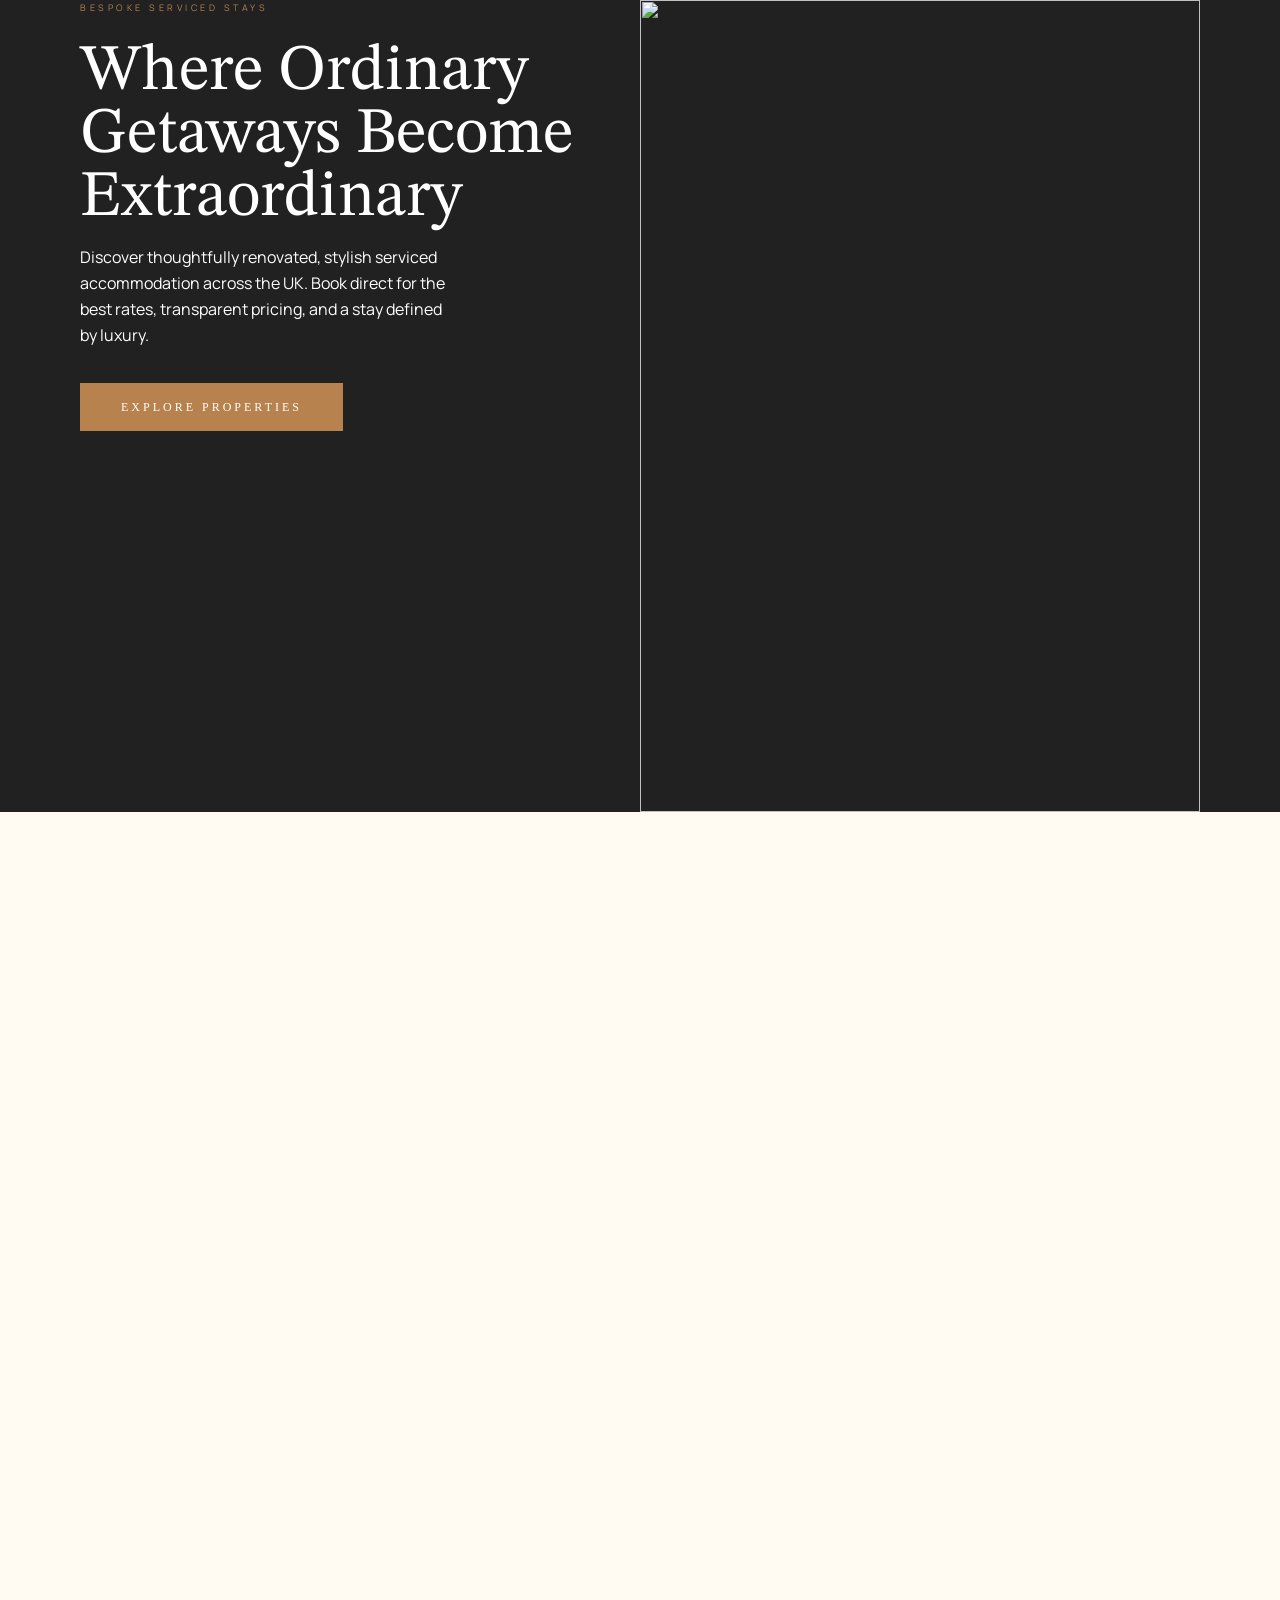
==== public/index.html @ 51840168 "change font family name" ====
<!doctype html>
<html lang="en">
  <head>
    <meta charset="utf-8" />
    <meta
      name="viewport"
      content="width=device-width, initial-scale=1, shrink-to-fit=no"
    />
    <meta name="description" content="" />
    <meta name="author" content="" />
    <title>Home</title>
    <!-- Favicons -->
    <link
      rel="icon"
      href="assets/images/favicon.svg"
      sizes="32x32"
      type="image/png"
    />
    <!-- Bootstrap core CSS -->
    <link href="assets/css/main.css" rel="stylesheet" />
  </head>

  <body class="bg-FFFAF2">
    <section class="hero-section bg-212121">
      <div class="container">
        <div class="row">
          <div class="col-6">
            <div
              class="manrope-reg font9 leading17 space3_5 text-uppercase text-B7824E mb-4"
            >
              Bespoke Serviced Stays
            </div>
            <div class="stix-wox-reg font65 font65 leading63 text-white dmb-15">
              Where Ordinary Getaways Become Extraordinary
            </div>
            <div class="manrope-reg font16 leading26 text-white dmb-35 col-lg-8">
              Discover thoughtfully renovated, stylish serviced accommodation
              across the UK. Book direct for the best rates, transparent
              pricing, and a stay defined by luxury.
            </div>
            <a
              class="btnA bg-B7824E-btn manrope-bold font12 leading16 space3 text-uppercase d-inline-flex justify-content-center align-items-center text-decoration-none transition"
              href="#"
            >
              Explore Properties
            </a>
          </div>
          <div class="col-6">
            <div class="hero-img">
              <img src="" alt="" class="w-100 h-100 object-cover">
            </div>
          </div>
        </div>
      </div>
    </section>
    <script
      src="https://code.jquery.com/jquery-3.6.0.min.js"
      integrity="sha256-/xUj+3OJU5yExlq6GSYGSHk7tPXikynS7ogEvDej/m4="
      crossorigin="anonymous"
    ></script>
    <script src="assets/js/main.js"></script>
  </body>
</html>
---- public/assets/css/main.css ----
@charset "UTF-8";
/*******************************************************************************
******************************* COLOUR VARIABLES *******************************
*******************************************************************************/
/*******************************************************************************
******************************* FONTS VARIABLES *******************************
*******************************************************************************/
/*******************************************************************************
******************************* LINE HEIGHT *******************************
*******************************************************************************/
/*******************************************************************************
******************************* LETTER SPACING *******************************
*******************************************************************************/
/*******************************************************************************
******************************* OPACITY *******************************
*******************************************************************************/
/*******************************************************************************
******************************* ANIMATION VARIABLES ****************************
*******************************************************************************/
/*!
 * Bootstrap  v5.3.1 (https://getbootstrap.com/)
 * Copyright 2011-2023 The Bootstrap Authors
 * Licensed under MIT (https://github.com/twbs/bootstrap/blob/main/LICENSE)
 */
@import '../../node_modules/select2/dist/css/select2.min.css';
@import '../../node_modules/animate.css/animate.min.css';
@import "@fancyapps/ui/dist/fancybox.css";
:root,
[data-bs-theme=light] {
  --bs-blue: #0d6efd;
  --bs-indigo: #6610f2;
  --bs-purple: #6f42c1;
  --bs-pink: #d63384;
  --bs-red: #dc3545;
  --bs-orange: #fd7e14;
  --bs-yellow: #ffc107;
  --bs-green: #198754;
  --bs-teal: #20c997;
  --bs-cyan: #0dcaf0;
  --bs-black: #000;
  --bs-white: #fff;
  --bs-gray: #6c757d;
  --bs-gray-dark: #343a40;
  --bs-gray-100: #f8f9fa;
  --bs-gray-200: #e9ecef;
  --bs-gray-300: #dee2e6;
  --bs-gray-400: #ced4da;
  --bs-gray-500: #adb5bd;
  --bs-gray-600: #6c757d;
  --bs-gray-700: #495057;
  --bs-gray-800: #343a40;
  --bs-gray-900: #212529;
  --bs-primary: #0d6efd;
  --bs-secondary: #6c757d;
  --bs-success: #198754;
  --bs-info: #0dcaf0;
  --bs-warning: #ffc107;
  --bs-danger: #dc3545;
  --bs-light: #f8f9fa;
  --bs-dark: #212529;
  --bs-primary-rgb: 13, 110, 253;
  --bs-secondary-rgb: 108, 117, 125;
  --bs-success-rgb: 25, 135, 84;
  --bs-info-rgb: 13, 202, 240;
  --bs-warning-rgb: 255, 193, 7;
  --bs-danger-rgb: 220, 53, 69;
  --bs-light-rgb: 248, 249, 250;
  --bs-dark-rgb: 33, 37, 41;
  --bs-primary-text-emphasis: #052c65;
  --bs-secondary-text-emphasis: #2b2f32;
  --bs-success-text-emphasis: #0a3622;
  --bs-info-text-emphasis: #055160;
  --bs-warning-text-emphasis: #664d03;
  --bs-danger-text-emphasis: #58151c;
  --bs-light-text-emphasis: #495057;
  --bs-dark-text-emphasis: #495057;
  --bs-primary-bg-subtle: #cfe2ff;
  --bs-secondary-bg-subtle: #e2e3e5;
  --bs-success-bg-subtle: #d1e7dd;
  --bs-info-bg-subtle: #cff4fc;
  --bs-warning-bg-subtle: #fff3cd;
  --bs-danger-bg-subtle: #f8d7da;
  --bs-light-bg-subtle: #fcfcfd;
  --bs-dark-bg-subtle: #ced4da;
  --bs-primary-border-subtle: #9ec5fe;
  --bs-secondary-border-subtle: #c4c8cb;
  --bs-success-border-subtle: #a3cfbb;
  --bs-info-border-subtle: #9eeaf9;
  --bs-warning-border-subtle: #ffe69c;
  --bs-danger-border-subtle: #f1aeb5;
  --bs-light-border-subtle: #e9ecef;
  --bs-dark-border-subtle: #adb5bd;
  --bs-white-rgb: 255, 255, 255;
  --bs-black-rgb: 0, 0, 0;
  --bs-font-sans-serif: system-ui, -apple-system, "Segoe UI", Roboto, "Helvetica Neue", "Noto Sans", "Liberation Sans", Arial, sans-serif, "Apple Color Emoji", "Segoe UI Emoji", "Segoe UI Symbol", "Noto Color Emoji";
  --bs-font-monospace: SFMono-Regular, Menlo, Monaco, Consolas, "Liberation Mono", "Courier New", monospace;
  --bs-gradient: linear-gradient(180deg, rgba(255, 255, 255, 0.15), rgba(255, 255, 255, 0));
  --bs-body-font-family: var(--bs-font-sans-serif);
  --bs-body-font-size: 1rem;
  --bs-body-font-weight: 400;
  --bs-body-line-height: 1.5;
  --bs-body-color: #212529;
  --bs-body-color-rgb: 33, 37, 41;
  --bs-body-bg: #fff;
  --bs-body-bg-rgb: 255, 255, 255;
  --bs-emphasis-color: #000;
  --bs-emphasis-color-rgb: 0, 0, 0;
  --bs-secondary-color: rgba(33, 37, 41, 0.75);
  --bs-secondary-color-rgb: 33, 37, 41;
  --bs-secondary-bg: #e9ecef;
  --bs-secondary-bg-rgb: 233, 236, 239;
  --bs-tertiary-color: rgba(33, 37, 41, 0.5);
  --bs-tertiary-color-rgb: 33, 37, 41;
  --bs-tertiary-bg: #f8f9fa;
  --bs-tertiary-bg-rgb: 248, 249, 250;
  --bs-heading-color: inherit;
  --bs-link-color: #0d6efd;
  --bs-link-color-rgb: 13, 110, 253;
  --bs-link-decoration: underline;
  --bs-link-hover-color: #0a58ca;
  --bs-link-hover-color-rgb: 10, 88, 202;
  --bs-code-color: #d63384;
  --bs-highlight-bg: #fff3cd;
  --bs-border-width: 1px;
  --bs-border-style: solid;
  --bs-border-color: #dee2e6;
  --bs-border-color-translucent: rgba(0, 0, 0, 0.175);
  --bs-border-radius: 0.375rem;
  --bs-border-radius-sm: 0.25rem;
  --bs-border-radius-lg: 0.5rem;
  --bs-border-radius-xl: 1rem;
  --bs-border-radius-xxl: 2rem;
  --bs-border-radius-2xl: var(--bs-border-radius-xxl);
  --bs-border-radius-pill: 50rem;
  --bs-box-shadow: 0 0.5rem 1rem rgba(0, 0, 0, 0.15);
  --bs-box-shadow-sm: 0 0.125rem 0.25rem rgba(0, 0, 0, 0.075);
  --bs-box-shadow-lg: 0 1rem 3rem rgba(0, 0, 0, 0.175);
  --bs-box-shadow-inset: inset 0 1px 2px rgba(0, 0, 0, 0.075);
  --bs-focus-ring-width: 0.25rem;
  --bs-focus-ring-opacity: 0.25;
  --bs-focus-ring-color: rgba(13, 110, 253, 0.25);
  --bs-form-valid-color: #198754;
  --bs-form-valid-border-color: #198754;
  --bs-form-invalid-color: #dc3545;
  --bs-form-invalid-border-color: #dc3545;
}

[data-bs-theme=dark] {
  color-scheme: dark;
  --bs-body-color: #dee2e6;
  --bs-body-color-rgb: 222, 226, 230;
  --bs-body-bg: #212529;
  --bs-body-bg-rgb: 33, 37, 41;
  --bs-emphasis-color: #fff;
  --bs-emphasis-color-rgb: 255, 255, 255;
  --bs-secondary-color: rgba(222, 226, 230, 0.75);
  --bs-secondary-color-rgb: 222, 226, 230;
  --bs-secondary-bg: #343a40;
  --bs-secondary-bg-rgb: 52, 58, 64;
  --bs-tertiary-color: rgba(222, 226, 230, 0.5);
  --bs-tertiary-color-rgb: 222, 226, 230;
  --bs-tertiary-bg: #2b3035;
  --bs-tertiary-bg-rgb: 43, 48, 53;
  --bs-primary-text-emphasis: #6ea8fe;
  --bs-secondary-text-emphasis: #a7acb1;
  --bs-success-text-emphasis: #75b798;
  --bs-info-text-emphasis: #6edff6;
  --bs-warning-text-emphasis: #ffda6a;
  --bs-danger-text-emphasis: #ea868f;
  --bs-light-text-emphasis: #f8f9fa;
  --bs-dark-text-emphasis: #dee2e6;
  --bs-primary-bg-subtle: #031633;
  --bs-secondary-bg-subtle: #161719;
  --bs-success-bg-subtle: #051b11;
  --bs-info-bg-subtle: #032830;
  --bs-warning-bg-subtle: #332701;
  --bs-danger-bg-subtle: #2c0b0e;
  --bs-light-bg-subtle: #343a40;
  --bs-dark-bg-subtle: #1a1d20;
  --bs-primary-border-subtle: #084298;
  --bs-secondary-border-subtle: #41464b;
  --bs-success-border-subtle: #0f5132;
  --bs-info-border-subtle: #087990;
  --bs-warning-border-subtle: #997404;
  --bs-danger-border-subtle: #842029;
  --bs-light-border-subtle: #495057;
  --bs-dark-border-subtle: #343a40;
  --bs-heading-color: inherit;
  --bs-link-color: #6ea8fe;
  --bs-link-hover-color: #8bb9fe;
  --bs-link-color-rgb: 110, 168, 254;
  --bs-link-hover-color-rgb: 139, 185, 254;
  --bs-code-color: #e685b5;
  --bs-border-color: #495057;
  --bs-border-color-translucent: rgba(255, 255, 255, 0.15);
  --bs-form-valid-color: #75b798;
  --bs-form-valid-border-color: #75b798;
  --bs-form-invalid-color: #ea868f;
  --bs-form-invalid-border-color: #ea868f;
}

*,
*::before,
*::after {
  box-sizing: border-box;
}

@media (prefers-reduced-motion: no-preference) {
  :root {
    scroll-behavior: smooth;
  }
}

body {
  margin: 0;
  font-family: var(--bs-body-font-family);
  font-size: var(--bs-body-font-size);
  font-weight: var(--bs-body-font-weight);
  line-height: var(--bs-body-line-height);
  color: var(--bs-body-color);
  text-align: var(--bs-body-text-align);
  background-color: var(--bs-body-bg);
  -webkit-text-size-adjust: 100%;
  -webkit-tap-highlight-color: rgba(0, 0, 0, 0);
}

hr {
  margin: 1rem 0;
  color: inherit;
  border: 0;
  border-top: var(--bs-border-width) solid;
  opacity: 0.25;
}

h6, .h6, h5, .h5, h4, .h4, h3, .h3, h2, .h2, h1, .h1 {
  margin-top: 0;
  margin-bottom: 0.5rem;
  font-weight: 500;
  line-height: 1.2;
  color: var(--bs-heading-color);
}

h1, .h1 {
  font-size: calc(1.375rem + 1.5vw);
}
@media (min-width: 1200px) {
  h1, .h1 {
    font-size: 2.5rem;
  }
}

h2, .h2 {
  font-size: calc(1.325rem + 0.9vw);
}
@media (min-width: 1200px) {
  h2, .h2 {
    font-size: 2rem;
  }
}

h3, .h3 {
  font-size: calc(1.3rem + 0.6vw);
}
@media (min-width: 1200px) {
  h3, .h3 {
    font-size: 1.75rem;
  }
}

h4, .h4 {
  font-size: calc(1.275rem + 0.3vw);
}
@media (min-width: 1200px) {
  h4, .h4 {
    font-size: 1.5rem;
  }
}

h5, .h5 {
  font-size: 1.25rem;
}

h6, .h6 {
  font-size: 1rem;
}

p {
  margin-top: 0;
  margin-bottom: 1rem;
}

abbr[title] {
  text-decoration: underline dotted;
  cursor: help;
  text-decoration-skip-ink: none;
}

address {
  margin-bottom: 1rem;
  font-style: normal;
  line-height: inherit;
}

ol,
ul {
  padding-left: 2rem;
}

ol,
ul,
dl {
  margin-top: 0;
  margin-bottom: 1rem;
}

ol ol,
ul ul,
ol ul,
ul ol {
  margin-bottom: 0;
}

dt {
  font-weight: 700;
}

dd {
  margin-bottom: 0.5rem;
  margin-left: 0;
}

blockquote {
  margin: 0 0 1rem;
}

b,
strong {
  font-weight: bolder;
}

small, .small {
  font-size: 0.875em;
}

mark, .mark {
  padding: 0.1875em;
  background-color: var(--bs-highlight-bg);
}

sub,
sup {
  position: relative;
  font-size: 0.75em;
  line-height: 0;
  vertical-align: baseline;
}

sub {
  bottom: -0.25em;
}

sup {
  top: -0.5em;
}

a {
  color: rgba(var(--bs-link-color-rgb), var(--bs-link-opacity, 1));
  text-decoration: underline;
}
a:hover {
  --bs-link-color-rgb: var(--bs-link-hover-color-rgb);
}

a:not([href]):not([class]), a:not([href]):not([class]):hover {
  color: inherit;
  text-decoration: none;
}

pre,
code,
kbd,
samp {
  font-family: var(--bs-font-monospace);
  font-size: 1em;
}

pre {
  display: block;
  margin-top: 0;
  margin-bottom: 1rem;
  overflow: auto;
  font-size: 0.875em;
}
pre code {
  font-size: inherit;
  color: inherit;
  word-break: normal;
}

code {
  font-size: 0.875em;
  color: var(--bs-code-color);
  word-wrap: break-word;
}
a > code {
  color: inherit;
}

kbd {
  padding: 0.1875rem 0.375rem;
  font-size: 0.875em;
  color: var(--bs-body-bg);
  background-color: var(--bs-body-color);
  border-radius: 0.25rem;
}
kbd kbd {
  padding: 0;
  font-size: 1em;
}

figure {
  margin: 0 0 1rem;
}

img,
svg {
  vertical-align: middle;
}

table {
  caption-side: bottom;
  border-collapse: collapse;
}

caption {
  padding-top: 0.5rem;
  padding-bottom: 0.5rem;
  color: var(--bs-secondary-color);
  text-align: left;
}

th {
  text-align: inherit;
  text-align: -webkit-match-parent;
}

thead,
tbody,
tfoot,
tr,
td,
th {
  border-color: inherit;
  border-style: solid;
  border-width: 0;
}

label {
  display: inline-block;
}

button {
  border-radius: 0;
}

button:focus:not(:focus-visible) {
  outline: 0;
}

input,
button,
select,
optgroup,
textarea {
  margin: 0;
  font-family: inherit;
  font-size: inherit;
  line-height: inherit;
}

button,
select {
  text-transform: none;
}

[role=button] {
  cursor: pointer;
}

select {
  word-wrap: normal;
}
select:disabled {
  opacity: 1;
}

[list]:not([type=date]):not([type=datetime-local]):not([type=month]):not([type=week]):not([type=time])::-webkit-calendar-picker-indicator {
  display: none !important;
}

button,
[type=button],
[type=reset],
[type=submit] {
  -webkit-appearance: button;
}
button:not(:disabled),
[type=button]:not(:disabled),
[type=reset]:not(:disabled),
[type=submit]:not(:disabled) {
  cursor: pointer;
}

::-moz-focus-inner {
  padding: 0;
  border-style: none;
}

textarea {
  resize: vertical;
}

fieldset {
  min-width: 0;
  padding: 0;
  margin: 0;
  border: 0;
}

legend {
  float: left;
  width: 100%;
  padding: 0;
  margin-bottom: 0.5rem;
  font-size: calc(1.275rem + 0.3vw);
  line-height: inherit;
}
@media (min-width: 1200px) {
  legend {
    font-size: 1.5rem;
  }
}
legend + * {
  clear: left;
}

::-webkit-datetime-edit-fields-wrapper,
::-webkit-datetime-edit-text,
::-webkit-datetime-edit-minute,
::-webkit-datetime-edit-hour-field,
::-webkit-datetime-edit-day-field,
::-webkit-datetime-edit-month-field,
::-webkit-datetime-edit-year-field {
  padding: 0;
}

::-webkit-inner-spin-button {
  height: auto;
}

[type=search] {
  -webkit-appearance: textfield;
  outline-offset: -2px;
}

/* rtl:raw:
[type="tel"],
[type="url"],
[type="email"],
[type="number"] {
  direction: ltr;
}
*/
::-webkit-search-decoration {
  -webkit-appearance: none;
}

::-webkit-color-swatch-wrapper {
  padding: 0;
}

::file-selector-button {
  font: inherit;
  -webkit-appearance: button;
}

output {
  display: inline-block;
}

iframe {
  border: 0;
}

summary {
  display: list-item;
  cursor: pointer;
}

progress {
  vertical-align: baseline;
}

[hidden] {
  display: none !important;
}

.lead {
  font-size: 1.25rem;
  font-weight: 300;
}

.display-1 {
  font-size: calc(1.625rem + 4.5vw);
  font-weight: 300;
  line-height: 1.2;
}
@media (min-width: 1200px) {
  .display-1 {
    font-size: 5rem;
  }
}

.display-2 {
  font-size: calc(1.575rem + 3.9vw);
  font-weight: 300;
  line-height: 1.2;
}
@media (min-width: 1200px) {
  .display-2 {
    font-size: 4.5rem;
  }
}

.display-3 {
  font-size: calc(1.525rem + 3.3vw);
  font-weight: 300;
  line-height: 1.2;
}
@media (min-width: 1200px) {
  .display-3 {
    font-size: 4rem;
  }
}

.display-4 {
  font-size: calc(1.475rem + 2.7vw);
  font-weight: 300;
  line-height: 1.2;
}
@media (min-width: 1200px) {
  .display-4 {
    font-size: 3.5rem;
  }
}

.display-5 {
  font-size: calc(1.425rem + 2.1vw);
  font-weight: 300;
  line-height: 1.2;
}
@media (min-width: 1200px) {
  .display-5 {
    font-size: 3rem;
  }
}

.display-6 {
  font-size: calc(1.375rem + 1.5vw);
  font-weight: 300;
  line-height: 1.2;
}
@media (min-width: 1200px) {
  .display-6 {
    font-size: 2.5rem;
  }
}

.list-unstyled {
  padding-left: 0;
  list-style: none;
}

.list-inline {
  padding-left: 0;
  list-style: none;
}

.list-inline-item {
  display: inline-block;
}
.list-inline-item:not(:last-child) {
  margin-right: 0.5rem;
}

.initialism {
  font-size: 0.875em;
  text-transform: uppercase;
}

.blockquote {
  margin-bottom: 1rem;
  font-size: 1.25rem;
}
.blockquote > :last-child {
  margin-bottom: 0;
}

.blockquote-footer {
  margin-top: -1rem;
  margin-bottom: 1rem;
  font-size: 0.875em;
  color: #6c757d;
}
.blockquote-footer::before {
  content: "— ";
}

.img-fluid {
  max-width: 100%;
  height: auto;
}

.img-thumbnail {
  padding: 0.25rem;
  background-color: var(--bs-body-bg);
  border: var(--bs-border-width) solid var(--bs-border-color);
  border-radius: var(--bs-border-radius);
  max-width: 100%;
  height: auto;
}

.figure {
  display: inline-block;
}

.figure-img {
  margin-bottom: 0.5rem;
  line-height: 1;
}

.figure-caption {
  font-size: 0.875em;
  color: var(--bs-secondary-color);
}

.container,
.container-fluid,
.container-xxl,
.container-xl,
.container-lg,
.container-md,
.container-sm {
  --bs-gutter-x: 1.5rem;
  --bs-gutter-y: 0;
  width: 100%;
  padding-right: calc(var(--bs-gutter-x) * 0.5);
  padding-left: calc(var(--bs-gutter-x) * 0.5);
  margin-right: auto;
  margin-left: auto;
}

@media (min-width: 576px) {
  .container-sm, .container {
    max-width: 540px;
  }
}
@media (min-width: 768px) {
  .container-md, .container-sm, .container {
    max-width: 720px;
  }
}
@media (min-width: 992px) {
  .container-lg, .container-md, .container-sm, .container {
    max-width: 960px;
  }
}
@media (min-width: 1200px) {
  .container-xl, .container-lg, .container-md, .container-sm, .container {
    max-width: 1140px;
  }
}
@media (min-width: 1400px) {
  .container-xxl, .container-xl, .container-lg, .container-md, .container-sm, .container {
    max-width: 1320px;
  }
}
:root {
  --bs-breakpoint-xs: 0;
  --bs-breakpoint-sm: 576px;
  --bs-breakpoint-md: 768px;
  --bs-breakpoint-lg: 992px;
  --bs-breakpoint-xl: 1200px;
  --bs-breakpoint-xxl: 1400px;
}

.row {
  --bs-gutter-x: 1.5rem;
  --bs-gutter-y: 0;
  display: flex;
  flex-wrap: wrap;
  margin-top: calc(-1 * var(--bs-gutter-y));
  margin-right: calc(-0.5 * var(--bs-gutter-x));
  margin-left: calc(-0.5 * var(--bs-gutter-x));
}
.row > * {
  flex-shrink: 0;
  width: 100%;
  max-width: 100%;
  padding-right: calc(var(--bs-gutter-x) * 0.5);
  padding-left: calc(var(--bs-gutter-x) * 0.5);
  margin-top: var(--bs-gutter-y);
}

.col {
  flex: 1 0 0%;
}

.row-cols-auto > * {
  flex: 0 0 auto;
  width: auto;
}

.row-cols-1 > * {
  flex: 0 0 auto;
  width: 100%;
}

.row-cols-2 > * {
  flex: 0 0 auto;
  width: 50%;
}

.row-cols-3 > * {
  flex: 0 0 auto;
  width: 33.3333333333%;
}

.row-cols-4 > * {
  flex: 0 0 auto;
  width: 25%;
}

.row-cols-5 > * {
  flex: 0 0 auto;
  width: 20%;
}

.row-cols-6 > * {
  flex: 0 0 auto;
  width: 16.6666666667%;
}

.col-auto {
  flex: 0 0 auto;
  width: auto;
}

.col-1 {
  flex: 0 0 auto;
  width: 8.33333333%;
}

.col-2 {
  flex: 0 0 auto;
  width: 16.66666667%;
}

.col-3 {
  flex: 0 0 auto;
  width: 25%;
}

.col-4 {
  flex: 0 0 auto;
  width: 33.33333333%;
}

.col-5 {
  flex: 0 0 auto;
  width: 41.66666667%;
}

.col-6 {
  flex: 0 0 auto;
  width: 50%;
}

.col-7 {
  flex: 0 0 auto;
  width: 58.33333333%;
}

.col-8 {
  flex: 0 0 auto;
  width: 66.66666667%;
}

.col-9 {
  flex: 0 0 auto;
  width: 75%;
}

.col-10 {
  flex: 0 0 auto;
  width: 83.33333333%;
}

.col-11 {
  flex: 0 0 auto;
  width: 91.66666667%;
}

.col-12 {
  flex: 0 0 auto;
  width: 100%;
}

.offset-1 {
  margin-left: 8.33333333%;
}

.offset-2 {
  margin-left: 16.66666667%;
}

.offset-3 {
  margin-left: 25%;
}

.offset-4 {
  margin-left: 33.33333333%;
}

.offset-5 {
  margin-left: 41.66666667%;
}

.offset-6 {
  margin-left: 50%;
}

.offset-7 {
  margin-left: 58.33333333%;
}

.offset-8 {
  margin-left: 66.66666667%;
}

.offset-9 {
  margin-left: 75%;
}

.offset-10 {
  margin-left: 83.33333333%;
}

.offset-11 {
  margin-left: 91.66666667%;
}

.g-0,
.gx-0 {
  --bs-gutter-x: 0;
}

.g-0,
.gy-0 {
  --bs-gutter-y: 0;
}

.g-1,
.gx-1 {
  --bs-gutter-x: 0.25rem;
}

.g-1,
.gy-1 {
  --bs-gutter-y: 0.25rem;
}

.g-2,
.gx-2 {
  --bs-gutter-x: 0.5rem;
}

.g-2,
.gy-2 {
  --bs-gutter-y: 0.5rem;
}

.g-3,
.gx-3 {
  --bs-gutter-x: 1rem;
}

.g-3,
.gy-3 {
  --bs-gutter-y: 1rem;
}

.g-4,
.gx-4 {
  --bs-gutter-x: 1.5rem;
}

.g-4,
.gy-4 {
  --bs-gutter-y: 1.5rem;
}

.g-5,
.gx-5 {
  --bs-gutter-x: 3rem;
}

.g-5,
.gy-5 {
  --bs-gutter-y: 3rem;
}

@media (min-width: 576px) {
  .col-sm {
    flex: 1 0 0%;
  }
  .row-cols-sm-auto > * {
    flex: 0 0 auto;
    width: auto;
  }
  .row-cols-sm-1 > * {
    flex: 0 0 auto;
    width: 100%;
  }
  .row-cols-sm-2 > * {
    flex: 0 0 auto;
    width: 50%;
  }
  .row-cols-sm-3 > * {
    flex: 0 0 auto;
    width: 33.3333333333%;
  }
  .row-cols-sm-4 > * {
    flex: 0 0 auto;
    width: 25%;
  }
  .row-cols-sm-5 > * {
    flex: 0 0 auto;
    width: 20%;
  }
  .row-cols-sm-6 > * {
    flex: 0 0 auto;
    width: 16.6666666667%;
  }
  .col-sm-auto {
    flex: 0 0 auto;
    width: auto;
  }
  .col-sm-1 {
    flex: 0 0 auto;
    width: 8.33333333%;
  }
  .col-sm-2 {
    flex: 0 0 auto;
    width: 16.66666667%;
  }
  .col-sm-3 {
    flex: 0 0 auto;
    width: 25%;
  }
  .col-sm-4 {
    flex: 0 0 auto;
    width: 33.33333333%;
  }
  .col-sm-5 {
    flex: 0 0 auto;
    width: 41.66666667%;
  }
  .col-sm-6 {
    flex: 0 0 auto;
    width: 50%;
  }
  .col-sm-7 {
    flex: 0 0 auto;
    width: 58.33333333%;
  }
  .col-sm-8 {
    flex: 0 0 auto;
    width: 66.66666667%;
  }
  .col-sm-9 {
    flex: 0 0 auto;
    width: 75%;
  }
  .col-sm-10 {
    flex: 0 0 auto;
    width: 83.33333333%;
  }
  .col-sm-11 {
    flex: 0 0 auto;
    width: 91.66666667%;
  }
  .col-sm-12 {
    flex: 0 0 auto;
    width: 100%;
  }
  .offset-sm-0 {
    margin-left: 0;
  }
  .offset-sm-1 {
    margin-left: 8.33333333%;
  }
  .offset-sm-2 {
    margin-left: 16.66666667%;
  }
  .offset-sm-3 {
    margin-left: 25%;
  }
  .offset-sm-4 {
    margin-left: 33.33333333%;
  }
  .offset-sm-5 {
    margin-left: 41.66666667%;
  }
  .offset-sm-6 {
    margin-left: 50%;
  }
  .offset-sm-7 {
    margin-left: 58.33333333%;
  }
  .offset-sm-8 {
    margin-left: 66.66666667%;
  }
  .offset-sm-9 {
    margin-left: 75%;
  }
  .offset-sm-10 {
    margin-left: 83.33333333%;
  }
  .offset-sm-11 {
    margin-left: 91.66666667%;
  }
  .g-sm-0,
  .gx-sm-0 {
    --bs-gutter-x: 0;
  }
  .g-sm-0,
  .gy-sm-0 {
    --bs-gutter-y: 0;
  }
  .g-sm-1,
  .gx-sm-1 {
    --bs-gutter-x: 0.25rem;
  }
  .g-sm-1,
  .gy-sm-1 {
    --bs-gutter-y: 0.25rem;
  }
  .g-sm-2,
  .gx-sm-2 {
    --bs-gutter-x: 0.5rem;
  }
  .g-sm-2,
  .gy-sm-2 {
    --bs-gutter-y: 0.5rem;
  }
  .g-sm-3,
  .gx-sm-3 {
    --bs-gutter-x: 1rem;
  }
  .g-sm-3,
  .gy-sm-3 {
    --bs-gutter-y: 1rem;
  }
  .g-sm-4,
  .gx-sm-4 {
    --bs-gutter-x: 1.5rem;
  }
  .g-sm-4,
  .gy-sm-4 {
    --bs-gutter-y: 1.5rem;
  }
  .g-sm-5,
  .gx-sm-5 {
    --bs-gutter-x: 3rem;
  }
  .g-sm-5,
  .gy-sm-5 {
    --bs-gutter-y: 3rem;
  }
}
@media (min-width: 768px) {
  .col-md {
    flex: 1 0 0%;
  }
  .row-cols-md-auto > * {
    flex: 0 0 auto;
    width: auto;
  }
  .row-cols-md-1 > * {
    flex: 0 0 auto;
    width: 100%;
  }
  .row-cols-md-2 > * {
    flex: 0 0 auto;
    width: 50%;
  }
  .row-cols-md-3 > * {
    flex: 0 0 auto;
    width: 33.3333333333%;
  }
  .row-cols-md-4 > * {
    flex: 0 0 auto;
    width: 25%;
  }
  .row-cols-md-5 > * {
    flex: 0 0 auto;
    width: 20%;
  }
  .row-cols-md-6 > * {
    flex: 0 0 auto;
    width: 16.6666666667%;
  }
  .col-md-auto {
    flex: 0 0 auto;
    width: auto;
  }
  .col-md-1 {
    flex: 0 0 auto;
    width: 8.33333333%;
  }
  .col-md-2 {
    flex: 0 0 auto;
    width: 16.66666667%;
  }
  .col-md-3 {
    flex: 0 0 auto;
    width: 25%;
  }
  .col-md-4 {
    flex: 0 0 auto;
    width: 33.33333333%;
  }
  .col-md-5 {
    flex: 0 0 auto;
    width: 41.66666667%;
  }
  .col-md-6 {
    flex: 0 0 auto;
    width: 50%;
  }
  .col-md-7 {
    flex: 0 0 auto;
    width: 58.33333333%;
  }
  .col-md-8 {
    flex: 0 0 auto;
    width: 66.66666667%;
  }
  .col-md-9 {
    flex: 0 0 auto;
    width: 75%;
  }
  .col-md-10 {
    flex: 0 0 auto;
    width: 83.33333333%;
  }
  .col-md-11 {
    flex: 0 0 auto;
    width: 91.66666667%;
  }
  .col-md-12 {
    flex: 0 0 auto;
    width: 100%;
  }
  .offset-md-0 {
    margin-left: 0;
  }
  .offset-md-1 {
    margin-left: 8.33333333%;
  }
  .offset-md-2 {
    margin-left: 16.66666667%;
  }
  .offset-md-3 {
    margin-left: 25%;
  }
  .offset-md-4 {
    margin-left: 33.33333333%;
  }
  .offset-md-5 {
    margin-left: 41.66666667%;
  }
  .offset-md-6 {
    margin-left: 50%;
  }
  .offset-md-7 {
    margin-left: 58.33333333%;
  }
  .offset-md-8 {
    margin-left: 66.66666667%;
  }
  .offset-md-9 {
    margin-left: 75%;
  }
  .offset-md-10 {
    margin-left: 83.33333333%;
  }
  .offset-md-11 {
    margin-left: 91.66666667%;
  }
  .g-md-0,
  .gx-md-0 {
    --bs-gutter-x: 0;
  }
  .g-md-0,
  .gy-md-0 {
    --bs-gutter-y: 0;
  }
  .g-md-1,
  .gx-md-1 {
    --bs-gutter-x: 0.25rem;
  }
  .g-md-1,
  .gy-md-1 {
    --bs-gutter-y: 0.25rem;
  }
  .g-md-2,
  .gx-md-2 {
    --bs-gutter-x: 0.5rem;
  }
  .g-md-2,
  .gy-md-2 {
    --bs-gutter-y: 0.5rem;
  }
  .g-md-3,
  .gx-md-3 {
    --bs-gutter-x: 1rem;
  }
  .g-md-3,
  .gy-md-3 {
    --bs-gutter-y: 1rem;
  }
  .g-md-4,
  .gx-md-4 {
    --bs-gutter-x: 1.5rem;
  }
  .g-md-4,
  .gy-md-4 {
    --bs-gutter-y: 1.5rem;
  }
  .g-md-5,
  .gx-md-5 {
    --bs-gutter-x: 3rem;
  }
  .g-md-5,
  .gy-md-5 {
    --bs-gutter-y: 3rem;
  }
}
@media (min-width: 992px) {
  .col-lg {
    flex: 1 0 0%;
  }
  .row-cols-lg-auto > * {
    flex: 0 0 auto;
    width: auto;
  }
  .row-cols-lg-1 > * {
    flex: 0 0 auto;
    width: 100%;
  }
  .row-cols-lg-2 > * {
    flex: 0 0 auto;
    width: 50%;
  }
  .row-cols-lg-3 > * {
    flex: 0 0 auto;
    width: 33.3333333333%;
  }
  .row-cols-lg-4 > * {
    flex: 0 0 auto;
    width: 25%;
  }
  .row-cols-lg-5 > * {
    flex: 0 0 auto;
    width: 20%;
  }
  .row-cols-lg-6 > * {
    flex: 0 0 auto;
    width: 16.6666666667%;
  }
  .col-lg-auto {
    flex: 0 0 auto;
    width: auto;
  }
  .col-lg-1 {
    flex: 0 0 auto;
    width: 8.33333333%;
  }
  .col-lg-2 {
    flex: 0 0 auto;
    width: 16.66666667%;
  }
  .col-lg-3 {
    flex: 0 0 auto;
    width: 25%;
  }
  .col-lg-4 {
    flex: 0 0 auto;
    width: 33.33333333%;
  }
  .col-lg-5 {
    flex: 0 0 auto;
    width: 41.66666667%;
  }
  .col-lg-6 {
    flex: 0 0 auto;
    width: 50%;
  }
  .col-lg-7 {
    flex: 0 0 auto;
    width: 58.33333333%;
  }
  .col-lg-8 {
    flex: 0 0 auto;
    width: 66.66666667%;
  }
  .col-lg-9 {
    flex: 0 0 auto;
    width: 75%;
  }
  .col-lg-10 {
    flex: 0 0 auto;
    width: 83.33333333%;
  }
  .col-lg-11 {
    flex: 0 0 auto;
    width: 91.66666667%;
  }
  .col-lg-12 {
    flex: 0 0 auto;
    width: 100%;
  }
  .offset-lg-0 {
    margin-left: 0;
  }
  .offset-lg-1 {
    margin-left: 8.33333333%;
  }
  .offset-lg-2 {
    margin-left: 16.66666667%;
  }
  .offset-lg-3 {
    margin-left: 25%;
  }
  .offset-lg-4 {
    margin-left: 33.33333333%;
  }
  .offset-lg-5 {
    margin-left: 41.66666667%;
  }
  .offset-lg-6 {
    margin-left: 50%;
  }
  .offset-lg-7 {
    margin-left: 58.33333333%;
  }
  .offset-lg-8 {
    margin-left: 66.66666667%;
  }
  .offset-lg-9 {
    margin-left: 75%;
  }
  .offset-lg-10 {
    margin-left: 83.33333333%;
  }
  .offset-lg-11 {
    margin-left: 91.66666667%;
  }
  .g-lg-0,
  .gx-lg-0 {
    --bs-gutter-x: 0;
  }
  .g-lg-0,
  .gy-lg-0 {
    --bs-gutter-y: 0;
  }
  .g-lg-1,
  .gx-lg-1 {
    --bs-gutter-x: 0.25rem;
  }
  .g-lg-1,
  .gy-lg-1 {
    --bs-gutter-y: 0.25rem;
  }
  .g-lg-2,
  .gx-lg-2 {
    --bs-gutter-x: 0.5rem;
  }
  .g-lg-2,
  .gy-lg-2 {
    --bs-gutter-y: 0.5rem;
  }
  .g-lg-3,
  .gx-lg-3 {
    --bs-gutter-x: 1rem;
  }
  .g-lg-3,
  .gy-lg-3 {
    --bs-gutter-y: 1rem;
  }
  .g-lg-4,
  .gx-lg-4 {
    --bs-gutter-x: 1.5rem;
  }
  .g-lg-4,
  .gy-lg-4 {
    --bs-gutter-y: 1.5rem;
  }
  .g-lg-5,
  .gx-lg-5 {
    --bs-gutter-x: 3rem;
  }
  .g-lg-5,
  .gy-lg-5 {
    --bs-gutter-y: 3rem;
  }
}
@media (min-width: 1200px) {
  .col-xl {
    flex: 1 0 0%;
  }
  .row-cols-xl-auto > * {
    flex: 0 0 auto;
    width: auto;
  }
  .row-cols-xl-1 > * {
    flex: 0 0 auto;
    width: 100%;
  }
  .row-cols-xl-2 > * {
    flex: 0 0 auto;
    width: 50%;
  }
  .row-cols-xl-3 > * {
    flex: 0 0 auto;
    width: 33.3333333333%;
  }
  .row-cols-xl-4 > * {
    flex: 0 0 auto;
    width: 25%;
  }
  .row-cols-xl-5 > * {
    flex: 0 0 auto;
    width: 20%;
  }
  .row-cols-xl-6 > * {
    flex: 0 0 auto;
    width: 16.6666666667%;
  }
  .col-xl-auto {
    flex: 0 0 auto;
    width: auto;
  }
  .col-xl-1 {
    flex: 0 0 auto;
    width: 8.33333333%;
  }
  .col-xl-2 {
    flex: 0 0 auto;
    width: 16.66666667%;
  }
  .col-xl-3 {
    flex: 0 0 auto;
    width: 25%;
  }
  .col-xl-4 {
    flex: 0 0 auto;
    width: 33.33333333%;
  }
  .col-xl-5 {
    flex: 0 0 auto;
    width: 41.66666667%;
  }
  .col-xl-6 {
    flex: 0 0 auto;
    width: 50%;
  }
  .col-xl-7 {
    flex: 0 0 auto;
    width: 58.33333333%;
  }
  .col-xl-8 {
    flex: 0 0 auto;
    width: 66.66666667%;
  }
  .col-xl-9 {
    flex: 0 0 auto;
    width: 75%;
  }
  .col-xl-10 {
    flex: 0 0 auto;
    width: 83.33333333%;
  }
  .col-xl-11 {
    flex: 0 0 auto;
    width: 91.66666667%;
  }
  .col-xl-12 {
    flex: 0 0 auto;
    width: 100%;
  }
  .offset-xl-0 {
    margin-left: 0;
  }
  .offset-xl-1 {
    margin-left: 8.33333333%;
  }
  .offset-xl-2 {
    margin-left: 16.66666667%;
  }
  .offset-xl-3 {
    margin-left: 25%;
  }
  .offset-xl-4 {
    margin-left: 33.33333333%;
  }
  .offset-xl-5 {
    margin-left: 41.66666667%;
  }
  .offset-xl-6 {
    margin-left: 50%;
  }
  .offset-xl-7 {
    margin-left: 58.33333333%;
  }
  .offset-xl-8 {
    margin-left: 66.66666667%;
  }
  .offset-xl-9 {
    margin-left: 75%;
  }
  .offset-xl-10 {
    margin-left: 83.33333333%;
  }
  .offset-xl-11 {
    margin-left: 91.66666667%;
  }
  .g-xl-0,
  .gx-xl-0 {
    --bs-gutter-x: 0;
  }
  .g-xl-0,
  .gy-xl-0 {
    --bs-gutter-y: 0;
  }
  .g-xl-1,
  .gx-xl-1 {
    --bs-gutter-x: 0.25rem;
  }
  .g-xl-1,
  .gy-xl-1 {
    --bs-gutter-y: 0.25rem;
  }
  .g-xl-2,
  .gx-xl-2 {
    --bs-gutter-x: 0.5rem;
  }
  .g-xl-2,
  .gy-xl-2 {
    --bs-gutter-y: 0.5rem;
  }
  .g-xl-3,
  .gx-xl-3 {
    --bs-gutter-x: 1rem;
  }
  .g-xl-3,
  .gy-xl-3 {
    --bs-gutter-y: 1rem;
  }
  .g-xl-4,
  .gx-xl-4 {
    --bs-gutter-x: 1.5rem;
  }
  .g-xl-4,
  .gy-xl-4 {
    --bs-gutter-y: 1.5rem;
  }
  .g-xl-5,
  .gx-xl-5 {
    --bs-gutter-x: 3rem;
  }
  .g-xl-5,
  .gy-xl-5 {
    --bs-gutter-y: 3rem;
  }
}
@media (min-width: 1400px) {
  .col-xxl {
    flex: 1 0 0%;
  }
  .row-cols-xxl-auto > * {
    flex: 0 0 auto;
    width: auto;
  }
  .row-cols-xxl-1 > * {
    flex: 0 0 auto;
    width: 100%;
  }
  .row-cols-xxl-2 > * {
    flex: 0 0 auto;
    width: 50%;
  }
  .row-cols-xxl-3 > * {
    flex: 0 0 auto;
    width: 33.3333333333%;
  }
  .row-cols-xxl-4 > * {
    flex: 0 0 auto;
    width: 25%;
  }
  .row-cols-xxl-5 > * {
    flex: 0 0 auto;
    width: 20%;
  }
  .row-cols-xxl-6 > * {
    flex: 0 0 auto;
    width: 16.6666666667%;
  }
  .col-xxl-auto {
    flex: 0 0 auto;
    width: auto;
  }
  .col-xxl-1 {
    flex: 0 0 auto;
    width: 8.33333333%;
  }
  .col-xxl-2 {
    flex: 0 0 auto;
    width: 16.66666667%;
  }
  .col-xxl-3 {
    flex: 0 0 auto;
    width: 25%;
  }
  .col-xxl-4 {
    flex: 0 0 auto;
    width: 33.33333333%;
  }
  .col-xxl-5 {
    flex: 0 0 auto;
    width: 41.66666667%;
  }
  .col-xxl-6 {
    flex: 0 0 auto;
    width: 50%;
  }
  .col-xxl-7 {
    flex: 0 0 auto;
    width: 58.33333333%;
  }
  .col-xxl-8 {
    flex: 0 0 auto;
    width: 66.66666667%;
  }
  .col-xxl-9 {
    flex: 0 0 auto;
    width: 75%;
  }
  .col-xxl-10 {
    flex: 0 0 auto;
    width: 83.33333333%;
  }
  .col-xxl-11 {
    flex: 0 0 auto;
    width: 91.66666667%;
  }
  .col-xxl-12 {
    flex: 0 0 auto;
    width: 100%;
  }
  .offset-xxl-0 {
    margin-left: 0;
  }
  .offset-xxl-1 {
    margin-left: 8.33333333%;
  }
  .offset-xxl-2 {
    margin-left: 16.66666667%;
  }
  .offset-xxl-3 {
    margin-left: 25%;
  }
  .offset-xxl-4 {
    margin-left: 33.33333333%;
  }
  .offset-xxl-5 {
    margin-left: 41.66666667%;
  }
  .offset-xxl-6 {
    margin-left: 50%;
  }
  .offset-xxl-7 {
    margin-left: 58.33333333%;
  }
  .offset-xxl-8 {
    margin-left: 66.66666667%;
  }
  .offset-xxl-9 {
    margin-left: 75%;
  }
  .offset-xxl-10 {
    margin-left: 83.33333333%;
  }
  .offset-xxl-11 {
    margin-left: 91.66666667%;
  }
  .g-xxl-0,
  .gx-xxl-0 {
    --bs-gutter-x: 0;
  }
  .g-xxl-0,
  .gy-xxl-0 {
    --bs-gutter-y: 0;
  }
  .g-xxl-1,
  .gx-xxl-1 {
    --bs-gutter-x: 0.25rem;
  }
  .g-xxl-1,
  .gy-xxl-1 {
    --bs-gutter-y: 0.25rem;
  }
  .g-xxl-2,
  .gx-xxl-2 {
    --bs-gutter-x: 0.5rem;
  }
  .g-xxl-2,
  .gy-xxl-2 {
    --bs-gutter-y: 0.5rem;
  }
  .g-xxl-3,
  .gx-xxl-3 {
    --bs-gutter-x: 1rem;
  }
  .g-xxl-3,
  .gy-xxl-3 {
    --bs-gutter-y: 1rem;
  }
  .g-xxl-4,
  .gx-xxl-4 {
    --bs-gutter-x: 1.5rem;
  }
  .g-xxl-4,
  .gy-xxl-4 {
    --bs-gutter-y: 1.5rem;
  }
  .g-xxl-5,
  .gx-xxl-5 {
    --bs-gutter-x: 3rem;
  }
  .g-xxl-5,
  .gy-xxl-5 {
    --bs-gutter-y: 3rem;
  }
}
.table {
  --bs-table-color-type: initial;
  --bs-table-bg-type: initial;
  --bs-table-color-state: initial;
  --bs-table-bg-state: initial;
  --bs-table-color: var(--bs-body-color);
  --bs-table-bg: var(--bs-body-bg);
  --bs-table-border-color: var(--bs-border-color);
  --bs-table-accent-bg: transparent;
  --bs-table-striped-color: var(--bs-body-color);
  --bs-table-striped-bg: rgba(0, 0, 0, 0.05);
  --bs-table-active-color: var(--bs-body-color);
  --bs-table-active-bg: rgba(0, 0, 0, 0.1);
  --bs-table-hover-color: var(--bs-body-color);
  --bs-table-hover-bg: rgba(0, 0, 0, 0.075);
  width: 100%;
  margin-bottom: 1rem;
  vertical-align: top;
  border-color: var(--bs-table-border-color);
}
.table > :not(caption) > * > * {
  padding: 0.5rem 0.5rem;
  color: var(--bs-table-color-state, var(--bs-table-color-type, var(--bs-table-color)));
  background-color: var(--bs-table-bg);
  border-bottom-width: var(--bs-border-width);
  box-shadow: inset 0 0 0 9999px var(--bs-table-bg-state, var(--bs-table-bg-type, var(--bs-table-accent-bg)));
}
.table > tbody {
  vertical-align: inherit;
}
.table > thead {
  vertical-align: bottom;
}

.table-group-divider {
  border-top: calc(var(--bs-border-width) * 2) solid currentcolor;
}

.caption-top {
  caption-side: top;
}

.table-sm > :not(caption) > * > * {
  padding: 0.25rem 0.25rem;
}

.table-bordered > :not(caption) > * {
  border-width: var(--bs-border-width) 0;
}
.table-bordered > :not(caption) > * > * {
  border-width: 0 var(--bs-border-width);
}

.table-borderless > :not(caption) > * > * {
  border-bottom-width: 0;
}
.table-borderless > :not(:first-child) {
  border-top-width: 0;
}

.table-striped > tbody > tr:nth-of-type(odd) > * {
  --bs-table-color-type: var(--bs-table-striped-color);
  --bs-table-bg-type: var(--bs-table-striped-bg);
}

.table-striped-columns > :not(caption) > tr > :nth-child(even) {
  --bs-table-color-type: var(--bs-table-striped-color);
  --bs-table-bg-type: var(--bs-table-striped-bg);
}

.table-active {
  --bs-table-color-state: var(--bs-table-active-color);
  --bs-table-bg-state: var(--bs-table-active-bg);
}

.table-hover > tbody > tr:hover > * {
  --bs-table-color-state: var(--bs-table-hover-color);
  --bs-table-bg-state: var(--bs-table-hover-bg);
}

.table-primary {
  --bs-table-color: #000;
  --bs-table-bg: #cfe2ff;
  --bs-table-border-color: #bacbe6;
  --bs-table-striped-bg: #c5d7f2;
  --bs-table-striped-color: #000;
  --bs-table-active-bg: #bacbe6;
  --bs-table-active-color: #000;
  --bs-table-hover-bg: #bfd1ec;
  --bs-table-hover-color: #000;
  color: var(--bs-table-color);
  border-color: var(--bs-table-border-color);
}

.table-secondary {
  --bs-table-color: #000;
  --bs-table-bg: #e2e3e5;
  --bs-table-border-color: #cbccce;
  --bs-table-striped-bg: #d7d8da;
  --bs-table-striped-color: #000;
  --bs-table-active-bg: #cbccce;
  --bs-table-active-color: #000;
  --bs-table-hover-bg: #d1d2d4;
  --bs-table-hover-color: #000;
  color: var(--bs-table-color);
  border-color: var(--bs-table-border-color);
}

.table-success {
  --bs-table-color: #000;
  --bs-table-bg: #d1e7dd;
  --bs-table-border-color: #bcd0c7;
  --bs-table-striped-bg: #c7dbd2;
  --bs-table-striped-color: #000;
  --bs-table-active-bg: #bcd0c7;
  --bs-table-active-color: #000;
  --bs-table-hover-bg: #c1d6cc;
  --bs-table-hover-color: #000;
  color: var(--bs-table-color);
  border-color: var(--bs-table-border-color);
}

.table-info {
  --bs-table-color: #000;
  --bs-table-bg: #cff4fc;
  --bs-table-border-color: #badce3;
  --bs-table-striped-bg: #c5e8ef;
  --bs-table-striped-color: #000;
  --bs-table-active-bg: #badce3;
  --bs-table-active-color: #000;
  --bs-table-hover-bg: #bfe2e9;
  --bs-table-hover-color: #000;
  color: var(--bs-table-color);
  border-color: var(--bs-table-border-color);
}

.table-warning {
  --bs-table-color: #000;
  --bs-table-bg: #fff3cd;
  --bs-table-border-color: #e6dbb9;
  --bs-table-striped-bg: #f2e7c3;
  --bs-table-striped-color: #000;
  --bs-table-active-bg: #e6dbb9;
  --bs-table-active-color: #000;
  --bs-table-hover-bg: #ece1be;
  --bs-table-hover-color: #000;
  color: var(--bs-table-color);
  border-color: var(--bs-table-border-color);
}

.table-danger {
  --bs-table-color: #000;
  --bs-table-bg: #f8d7da;
  --bs-table-border-color: #dfc2c4;
  --bs-table-striped-bg: #eccccf;
  --bs-table-striped-color: #000;
  --bs-table-active-bg: #dfc2c4;
  --bs-table-active-color: #000;
  --bs-table-hover-bg: #e5c7ca;
  --bs-table-hover-color: #000;
  color: var(--bs-table-color);
  border-color: var(--bs-table-border-color);
}

.table-light {
  --bs-table-color: #000;
  --bs-table-bg: #f8f9fa;
  --bs-table-border-color: #dfe0e1;
  --bs-table-striped-bg: #ecedee;
  --bs-table-striped-color: #000;
  --bs-table-active-bg: #dfe0e1;
  --bs-table-active-color: #000;
  --bs-table-hover-bg: #e5e6e7;
  --bs-table-hover-color: #000;
  color: var(--bs-table-color);
  border-color: var(--bs-table-border-color);
}

.table-dark {
  --bs-table-color: #fff;
  --bs-table-bg: #212529;
  --bs-table-border-color: #373b3e;
  --bs-table-striped-bg: #2c3034;
  --bs-table-striped-color: #fff;
  --bs-table-active-bg: #373b3e;
  --bs-table-active-color: #fff;
  --bs-table-hover-bg: #323539;
  --bs-table-hover-color: #fff;
  color: var(--bs-table-color);
  border-color: var(--bs-table-border-color);
}

.table-responsive {
  overflow-x: auto;
  -webkit-overflow-scrolling: touch;
}

@media (max-width: 575.98px) {
  .table-responsive-sm {
    overflow-x: auto;
    -webkit-overflow-scrolling: touch;
  }
}
@media (max-width: 767.98px) {
  .table-responsive-md {
    overflow-x: auto;
    -webkit-overflow-scrolling: touch;
  }
}
@media (max-width: 991.98px) {
  .table-responsive-lg {
    overflow-x: auto;
    -webkit-overflow-scrolling: touch;
  }
}
@media (max-width: 1199.98px) {
  .table-responsive-xl {
    overflow-x: auto;
    -webkit-overflow-scrolling: touch;
  }
}
@media (max-width: 1399.98px) {
  .table-responsive-xxl {
    overflow-x: auto;
    -webkit-overflow-scrolling: touch;
  }
}
.form-label {
  margin-bottom: 0.5rem;
}

.col-form-label {
  padding-top: calc(0.375rem + var(--bs-border-width));
  padding-bottom: calc(0.375rem + var(--bs-border-width));
  margin-bottom: 0;
  font-size: inherit;
  line-height: 1.5;
}

.col-form-label-lg {
  padding-top: calc(0.5rem + var(--bs-border-width));
  padding-bottom: calc(0.5rem + var(--bs-border-width));
  font-size: 1.25rem;
}

.col-form-label-sm {
  padding-top: calc(0.25rem + var(--bs-border-width));
  padding-bottom: calc(0.25rem + var(--bs-border-width));
  font-size: 0.875rem;
}

.form-text {
  margin-top: 0.25rem;
  font-size: 0.875em;
  color: var(--bs-secondary-color);
}

.form-control {
  display: block;
  width: 100%;
  padding: 0.375rem 0.75rem;
  font-size: 1rem;
  font-weight: 400;
  line-height: 1.5;
  color: var(--bs-body-color);
  appearance: none;
  background-color: var(--bs-body-bg);
  background-clip: padding-box;
  border: var(--bs-border-width) solid var(--bs-border-color);
  border-radius: var(--bs-border-radius);
  transition: border-color 0.15s ease-in-out, box-shadow 0.15s ease-in-out;
}
@media (prefers-reduced-motion: reduce) {
  .form-control {
    transition: none;
  }
}
.form-control[type=file] {
  overflow: hidden;
}
.form-control[type=file]:not(:disabled):not([readonly]) {
  cursor: pointer;
}
.form-control:focus {
  color: var(--bs-body-color);
  background-color: var(--bs-body-bg);
  border-color: #86b7fe;
  outline: 0;
  box-shadow: 0 0 0 0.25rem rgba(13, 110, 253, 0.25);
}
.form-control::-webkit-date-and-time-value {
  min-width: 85px;
  height: 1.5em;
  margin: 0;
}
.form-control::-webkit-datetime-edit {
  display: block;
  padding: 0;
}
.form-control::placeholder {
  color: var(--bs-secondary-color);
  opacity: 1;
}
.form-control:disabled {
  background-color: var(--bs-secondary-bg);
  opacity: 1;
}
.form-control::file-selector-button {
  padding: 0.375rem 0.75rem;
  margin: -0.375rem -0.75rem;
  margin-inline-end: 0.75rem;
  color: var(--bs-body-color);
  background-color: var(--bs-tertiary-bg);
  pointer-events: none;
  border-color: inherit;
  border-style: solid;
  border-width: 0;
  border-inline-end-width: var(--bs-border-width);
  border-radius: 0;
  transition: color 0.15s ease-in-out, background-color 0.15s ease-in-out, border-color 0.15s ease-in-out, box-shadow 0.15s ease-in-out;
}
@media (prefers-reduced-motion: reduce) {
  .form-control::file-selector-button {
    transition: none;
  }
}
.form-control:hover:not(:disabled):not([readonly])::file-selector-button {
  background-color: var(--bs-secondary-bg);
}

.form-control-plaintext {
  display: block;
  width: 100%;
  padding: 0.375rem 0;
  margin-bottom: 0;
  line-height: 1.5;
  color: var(--bs-body-color);
  background-color: transparent;
  border: solid transparent;
  border-width: var(--bs-border-width) 0;
}
.form-control-plaintext:focus {
  outline: 0;
}
.form-control-plaintext.form-control-sm, .form-control-plaintext.form-control-lg {
  padding-right: 0;
  padding-left: 0;
}

.form-control-sm {
  min-height: calc(1.5em + 0.5rem + calc(var(--bs-border-width) * 2));
  padding: 0.25rem 0.5rem;
  font-size: 0.875rem;
  border-radius: var(--bs-border-radius-sm);
}
.form-control-sm::file-selector-button {
  padding: 0.25rem 0.5rem;
  margin: -0.25rem -0.5rem;
  margin-inline-end: 0.5rem;
}

.form-control-lg {
  min-height: calc(1.5em + 1rem + calc(var(--bs-border-width) * 2));
  padding: 0.5rem 1rem;
  font-size: 1.25rem;
  border-radius: var(--bs-border-radius-lg);
}
.form-control-lg::file-selector-button {
  padding: 0.5rem 1rem;
  margin: -0.5rem -1rem;
  margin-inline-end: 1rem;
}

textarea.form-control {
  min-height: calc(1.5em + 0.75rem + calc(var(--bs-border-width) * 2));
}
textarea.form-control-sm {
  min-height: calc(1.5em + 0.5rem + calc(var(--bs-border-width) * 2));
}
textarea.form-control-lg {
  min-height: calc(1.5em + 1rem + calc(var(--bs-border-width) * 2));
}

.form-control-color {
  width: 3rem;
  height: calc(1.5em + 0.75rem + calc(var(--bs-border-width) * 2));
  padding: 0.375rem;
}
.form-control-color:not(:disabled):not([readonly]) {
  cursor: pointer;
}
.form-control-color::-moz-color-swatch {
  border: 0 !important;
  border-radius: var(--bs-border-radius);
}
.form-control-color::-webkit-color-swatch {
  border: 0 !important;
  border-radius: var(--bs-border-radius);
}
.form-control-color.form-control-sm {
  height: calc(1.5em + 0.5rem + calc(var(--bs-border-width) * 2));
}
.form-control-color.form-control-lg {
  height: calc(1.5em + 1rem + calc(var(--bs-border-width) * 2));
}

.form-select {
  --bs-form-select-bg-img: url("data:image/svg+xml,%3csvg xmlns='http://www.w3.org/2000/svg' viewBox='0 0 16 16'%3e%3cpath fill='none' stroke='%23343a40' stroke-linecap='round' stroke-linejoin='round' stroke-width='2' d='m2 5 6 6 6-6'/%3e%3c/svg%3e");
  display: block;
  width: 100%;
  padding: 0.375rem 2.25rem 0.375rem 0.75rem;
  font-size: 1rem;
  font-weight: 400;
  line-height: 1.5;
  color: var(--bs-body-color);
  appearance: none;
  background-color: var(--bs-body-bg);
  background-image: var(--bs-form-select-bg-img), var(--bs-form-select-bg-icon, none);
  background-repeat: no-repeat;
  background-position: right 0.75rem center;
  background-size: 16px 12px;
  border: var(--bs-border-width) solid var(--bs-border-color);
  border-radius: var(--bs-border-radius);
  transition: border-color 0.15s ease-in-out, box-shadow 0.15s ease-in-out;
}
@media (prefers-reduced-motion: reduce) {
  .form-select {
    transition: none;
  }
}
.form-select:focus {
  border-color: #86b7fe;
  outline: 0;
  box-shadow: 0 0 0 0.25rem rgba(13, 110, 253, 0.25);
}
.form-select[multiple], .form-select[size]:not([size="1"]) {
  padding-right: 0.75rem;
  background-image: none;
}
.form-select:disabled {
  background-color: var(--bs-secondary-bg);
}
.form-select:-moz-focusring {
  color: transparent;
  text-shadow: 0 0 0 var(--bs-body-color);
}

.form-select-sm {
  padding-top: 0.25rem;
  padding-bottom: 0.25rem;
  padding-left: 0.5rem;
  font-size: 0.875rem;
  border-radius: var(--bs-border-radius-sm);
}

.form-select-lg {
  padding-top: 0.5rem;
  padding-bottom: 0.5rem;
  padding-left: 1rem;
  font-size: 1.25rem;
  border-radius: var(--bs-border-radius-lg);
}

[data-bs-theme=dark] .form-select {
  --bs-form-select-bg-img: url("data:image/svg+xml,%3csvg xmlns='http://www.w3.org/2000/svg' viewBox='0 0 16 16'%3e%3cpath fill='none' stroke='%23dee2e6' stroke-linecap='round' stroke-linejoin='round' stroke-width='2' d='m2 5 6 6 6-6'/%3e%3c/svg%3e");
}

.form-check {
  display: block;
  min-height: 1.5rem;
  padding-left: 1.5em;
  margin-bottom: 0.125rem;
}
.form-check .form-check-input {
  float: left;
  margin-left: -1.5em;
}

.form-check-reverse {
  padding-right: 1.5em;
  padding-left: 0;
  text-align: right;
}
.form-check-reverse .form-check-input {
  float: right;
  margin-right: -1.5em;
  margin-left: 0;
}

.form-check-input {
  --bs-form-check-bg: var(--bs-body-bg);
  width: 1em;
  height: 1em;
  margin-top: 0.25em;
  vertical-align: top;
  appearance: none;
  background-color: var(--bs-form-check-bg);
  background-image: var(--bs-form-check-bg-image);
  background-repeat: no-repeat;
  background-position: center;
  background-size: contain;
  border: var(--bs-border-width) solid var(--bs-border-color);
  print-color-adjust: exact;
}
.form-check-input[type=checkbox] {
  border-radius: 0.25em;
}
.form-check-input[type=radio] {
  border-radius: 50%;
}
.form-check-input:active {
  filter: brightness(90%);
}
.form-check-input:focus {
  border-color: #86b7fe;
  outline: 0;
  box-shadow: 0 0 0 0.25rem rgba(13, 110, 253, 0.25);
}
.form-check-input:checked {
  background-color: #0d6efd;
  border-color: #0d6efd;
}
.form-check-input:checked[type=checkbox] {
  --bs-form-check-bg-image: url("data:image/svg+xml,%3csvg xmlns='http://www.w3.org/2000/svg' viewBox='0 0 20 20'%3e%3cpath fill='none' stroke='%23fff' stroke-linecap='round' stroke-linejoin='round' stroke-width='3' d='m6 10 3 3 6-6'/%3e%3c/svg%3e");
}
.form-check-input:checked[type=radio] {
  --bs-form-check-bg-image: url("data:image/svg+xml,%3csvg xmlns='http://www.w3.org/2000/svg' viewBox='-4 -4 8 8'%3e%3ccircle r='2' fill='%23fff'/%3e%3c/svg%3e");
}
.form-check-input[type=checkbox]:indeterminate {
  background-color: #0d6efd;
  border-color: #0d6efd;
  --bs-form-check-bg-image: url("data:image/svg+xml,%3csvg xmlns='http://www.w3.org/2000/svg' viewBox='0 0 20 20'%3e%3cpath fill='none' stroke='%23fff' stroke-linecap='round' stroke-linejoin='round' stroke-width='3' d='M6 10h8'/%3e%3c/svg%3e");
}
.form-check-input:disabled {
  pointer-events: none;
  filter: none;
  opacity: 0.5;
}
.form-check-input[disabled] ~ .form-check-label, .form-check-input:disabled ~ .form-check-label {
  cursor: default;
  opacity: 0.5;
}

.form-switch {
  padding-left: 2.5em;
}
.form-switch .form-check-input {
  --bs-form-switch-bg: url("data:image/svg+xml,%3csvg xmlns='http://www.w3.org/2000/svg' viewBox='-4 -4 8 8'%3e%3ccircle r='3' fill='rgba%280, 0, 0, 0.25%29'/%3e%3c/svg%3e");
  width: 2em;
  margin-left: -2.5em;
  background-image: var(--bs-form-switch-bg);
  background-position: left center;
  border-radius: 2em;
  transition: background-position 0.15s ease-in-out;
}
@media (prefers-reduced-motion: reduce) {
  .form-switch .form-check-input {
    transition: none;
  }
}
.form-switch .form-check-input:focus {
  --bs-form-switch-bg: url("data:image/svg+xml,%3csvg xmlns='http://www.w3.org/2000/svg' viewBox='-4 -4 8 8'%3e%3ccircle r='3' fill='%2386b7fe'/%3e%3c/svg%3e");
}
.form-switch .form-check-input:checked {
  background-position: right center;
  --bs-form-switch-bg: url("data:image/svg+xml,%3csvg xmlns='http://www.w3.org/2000/svg' viewBox='-4 -4 8 8'%3e%3ccircle r='3' fill='%23fff'/%3e%3c/svg%3e");
}
.form-switch.form-check-reverse {
  padding-right: 2.5em;
  padding-left: 0;
}
.form-switch.form-check-reverse .form-check-input {
  margin-right: -2.5em;
  margin-left: 0;
}

.form-check-inline {
  display: inline-block;
  margin-right: 1rem;
}

.btn-check {
  position: absolute;
  clip: rect(0, 0, 0, 0);
  pointer-events: none;
}
.btn-check[disabled] + .btn, .btn-check:disabled + .btn {
  pointer-events: none;
  filter: none;
  opacity: 0.65;
}

[data-bs-theme=dark] .form-switch .form-check-input:not(:checked):not(:focus) {
  --bs-form-switch-bg: url("data:image/svg+xml,%3csvg xmlns='http://www.w3.org/2000/svg' viewBox='-4 -4 8 8'%3e%3ccircle r='3' fill='rgba%28255, 255, 255, 0.25%29'/%3e%3c/svg%3e");
}

.form-range {
  width: 100%;
  height: 1.5rem;
  padding: 0;
  appearance: none;
  background-color: transparent;
}
.form-range:focus {
  outline: 0;
}
.form-range:focus::-webkit-slider-thumb {
  box-shadow: 0 0 0 1px #fff, 0 0 0 0.25rem rgba(13, 110, 253, 0.25);
}
.form-range:focus::-moz-range-thumb {
  box-shadow: 0 0 0 1px #fff, 0 0 0 0.25rem rgba(13, 110, 253, 0.25);
}
.form-range::-moz-focus-outer {
  border: 0;
}
.form-range::-webkit-slider-thumb {
  width: 1rem;
  height: 1rem;
  margin-top: -0.25rem;
  appearance: none;
  background-color: #0d6efd;
  border: 0;
  border-radius: 1rem;
  transition: background-color 0.15s ease-in-out, border-color 0.15s ease-in-out, box-shadow 0.15s ease-in-out;
}
@media (prefers-reduced-motion: reduce) {
  .form-range::-webkit-slider-thumb {
    transition: none;
  }
}
.form-range::-webkit-slider-thumb:active {
  background-color: #b6d4fe;
}
.form-range::-webkit-slider-runnable-track {
  width: 100%;
  height: 0.5rem;
  color: transparent;
  cursor: pointer;
  background-color: var(--bs-tertiary-bg);
  border-color: transparent;
  border-radius: 1rem;
}
.form-range::-moz-range-thumb {
  width: 1rem;
  height: 1rem;
  appearance: none;
  background-color: #0d6efd;
  border: 0;
  border-radius: 1rem;
  transition: background-color 0.15s ease-in-out, border-color 0.15s ease-in-out, box-shadow 0.15s ease-in-out;
}
@media (prefers-reduced-motion: reduce) {
  .form-range::-moz-range-thumb {
    transition: none;
  }
}
.form-range::-moz-range-thumb:active {
  background-color: #b6d4fe;
}
.form-range::-moz-range-track {
  width: 100%;
  height: 0.5rem;
  color: transparent;
  cursor: pointer;
  background-color: var(--bs-tertiary-bg);
  border-color: transparent;
  border-radius: 1rem;
}
.form-range:disabled {
  pointer-events: none;
}
.form-range:disabled::-webkit-slider-thumb {
  background-color: var(--bs-secondary-color);
}
.form-range:disabled::-moz-range-thumb {
  background-color: var(--bs-secondary-color);
}

.form-floating {
  position: relative;
}
.form-floating > .form-control,
.form-floating > .form-control-plaintext,
.form-floating > .form-select {
  height: calc(3.5rem + calc(var(--bs-border-width) * 2));
  min-height: calc(3.5rem + calc(var(--bs-border-width) * 2));
  line-height: 1.25;
}
.form-floating > label {
  position: absolute;
  top: 0;
  left: 0;
  z-index: 2;
  height: 100%;
  padding: 1rem 0.75rem;
  overflow: hidden;
  text-align: start;
  text-overflow: ellipsis;
  white-space: nowrap;
  pointer-events: none;
  border: var(--bs-border-width) solid transparent;
  transform-origin: 0 0;
  transition: opacity 0.1s ease-in-out, transform 0.1s ease-in-out;
}
@media (prefers-reduced-motion: reduce) {
  .form-floating > label {
    transition: none;
  }
}
.form-floating > .form-control,
.form-floating > .form-control-plaintext {
  padding: 1rem 0.75rem;
}
.form-floating > .form-control::placeholder,
.form-floating > .form-control-plaintext::placeholder {
  color: transparent;
}
.form-floating > .form-control:focus, .form-floating > .form-control:not(:placeholder-shown),
.form-floating > .form-control-plaintext:focus,
.form-floating > .form-control-plaintext:not(:placeholder-shown) {
  padding-top: 1.625rem;
  padding-bottom: 0.625rem;
}
.form-floating > .form-control:-webkit-autofill,
.form-floating > .form-control-plaintext:-webkit-autofill {
  padding-top: 1.625rem;
  padding-bottom: 0.625rem;
}
.form-floating > .form-select {
  padding-top: 1.625rem;
  padding-bottom: 0.625rem;
}
.form-floating > .form-control:focus ~ label,
.form-floating > .form-control:not(:placeholder-shown) ~ label,
.form-floating > .form-control-plaintext ~ label,
.form-floating > .form-select ~ label {
  color: rgba(var(--bs-body-color-rgb), 0.65);
  transform: scale(0.85) translateY(-0.5rem) translateX(0.15rem);
}
.form-floating > .form-control:focus ~ label::after,
.form-floating > .form-control:not(:placeholder-shown) ~ label::after,
.form-floating > .form-control-plaintext ~ label::after,
.form-floating > .form-select ~ label::after {
  position: absolute;
  inset: 1rem 0.375rem;
  z-index: -1;
  height: 1.5em;
  content: "";
  background-color: var(--bs-body-bg);
  border-radius: var(--bs-border-radius);
}
.form-floating > .form-control:-webkit-autofill ~ label {
  color: rgba(var(--bs-body-color-rgb), 0.65);
  transform: scale(0.85) translateY(-0.5rem) translateX(0.15rem);
}
.form-floating > .form-control-plaintext ~ label {
  border-width: var(--bs-border-width) 0;
}
.form-floating > :disabled ~ label,
.form-floating > .form-control:disabled ~ label {
  color: #6c757d;
}
.form-floating > :disabled ~ label::after,
.form-floating > .form-control:disabled ~ label::after {
  background-color: var(--bs-secondary-bg);
}

.input-group {
  position: relative;
  display: flex;
  flex-wrap: wrap;
  align-items: stretch;
  width: 100%;
}
.input-group > .form-control,
.input-group > .form-select,
.input-group > .form-floating {
  position: relative;
  flex: 1 1 auto;
  width: 1%;
  min-width: 0;
}
.input-group > .form-control:focus,
.input-group > .form-select:focus,
.input-group > .form-floating:focus-within {
  z-index: 5;
}
.input-group .btn {
  position: relative;
  z-index: 2;
}
.input-group .btn:focus {
  z-index: 5;
}

.input-group-text {
  display: flex;
  align-items: center;
  padding: 0.375rem 0.75rem;
  font-size: 1rem;
  font-weight: 400;
  line-height: 1.5;
  color: var(--bs-body-color);
  text-align: center;
  white-space: nowrap;
  background-color: var(--bs-tertiary-bg);
  border: var(--bs-border-width) solid var(--bs-border-color);
  border-radius: var(--bs-border-radius);
}

.input-group-lg > .form-control,
.input-group-lg > .form-select,
.input-group-lg > .input-group-text,
.input-group-lg > .btn {
  padding: 0.5rem 1rem;
  font-size: 1.25rem;
  border-radius: var(--bs-border-radius-lg);
}

.input-group-sm > .form-control,
.input-group-sm > .form-select,
.input-group-sm > .input-group-text,
.input-group-sm > .btn {
  padding: 0.25rem 0.5rem;
  font-size: 0.875rem;
  border-radius: var(--bs-border-radius-sm);
}

.input-group-lg > .form-select,
.input-group-sm > .form-select {
  padding-right: 3rem;
}

.input-group:not(.has-validation) > :not(:last-child):not(.dropdown-toggle):not(.dropdown-menu):not(.form-floating),
.input-group:not(.has-validation) > .dropdown-toggle:nth-last-child(n+3),
.input-group:not(.has-validation) > .form-floating:not(:last-child) > .form-control,
.input-group:not(.has-validation) > .form-floating:not(:last-child) > .form-select {
  border-top-right-radius: 0;
  border-bottom-right-radius: 0;
}
.input-group.has-validation > :nth-last-child(n+3):not(.dropdown-toggle):not(.dropdown-menu):not(.form-floating),
.input-group.has-validation > .dropdown-toggle:nth-last-child(n+4),
.input-group.has-validation > .form-floating:nth-last-child(n+3) > .form-control,
.input-group.has-validation > .form-floating:nth-last-child(n+3) > .form-select {
  border-top-right-radius: 0;
  border-bottom-right-radius: 0;
}
.input-group > :not(:first-child):not(.dropdown-menu):not(.valid-tooltip):not(.valid-feedback):not(.invalid-tooltip):not(.invalid-feedback) {
  margin-left: calc(var(--bs-border-width) * -1);
  border-top-left-radius: 0;
  border-bottom-left-radius: 0;
}
.input-group > .form-floating:not(:first-child) > .form-control,
.input-group > .form-floating:not(:first-child) > .form-select {
  border-top-left-radius: 0;
  border-bottom-left-radius: 0;
}

.valid-feedback {
  display: none;
  width: 100%;
  margin-top: 0.25rem;
  font-size: 0.875em;
  color: var(--bs-form-valid-color);
}

.valid-tooltip {
  position: absolute;
  top: 100%;
  z-index: 5;
  display: none;
  max-width: 100%;
  padding: 0.25rem 0.5rem;
  margin-top: 0.1rem;
  font-size: 0.875rem;
  color: #fff;
  background-color: var(--bs-success);
  border-radius: var(--bs-border-radius);
}

.was-validated :valid ~ .valid-feedback,
.was-validated :valid ~ .valid-tooltip,
.is-valid ~ .valid-feedback,
.is-valid ~ .valid-tooltip {
  display: block;
}

.was-validated .form-control:valid, .form-control.is-valid {
  border-color: var(--bs-form-valid-border-color);
  padding-right: calc(1.5em + 0.75rem);
  background-image: url("data:image/svg+xml,%3csvg xmlns='http://www.w3.org/2000/svg' viewBox='0 0 8 8'%3e%3cpath fill='%23198754' d='M2.3 6.73.6 4.53c-.4-1.04.46-1.4 1.1-.8l1.1 1.4 3.4-3.8c.6-.63 1.6-.27 1.2.7l-4 4.6c-.43.5-.8.4-1.1.1z'/%3e%3c/svg%3e");
  background-repeat: no-repeat;
  background-position: right calc(0.375em + 0.1875rem) center;
  background-size: calc(0.75em + 0.375rem) calc(0.75em + 0.375rem);
}
.was-validated .form-control:valid:focus, .form-control.is-valid:focus {
  border-color: var(--bs-form-valid-border-color);
  box-shadow: 0 0 0 0.25rem rgba(var(--bs-success-rgb), 0.25);
}

.was-validated textarea.form-control:valid, textarea.form-control.is-valid {
  padding-right: calc(1.5em + 0.75rem);
  background-position: top calc(0.375em + 0.1875rem) right calc(0.375em + 0.1875rem);
}

.was-validated .form-select:valid, .form-select.is-valid {
  border-color: var(--bs-form-valid-border-color);
}
.was-validated .form-select:valid:not([multiple]):not([size]), .was-validated .form-select:valid:not([multiple])[size="1"], .form-select.is-valid:not([multiple]):not([size]), .form-select.is-valid:not([multiple])[size="1"] {
  --bs-form-select-bg-icon: url("data:image/svg+xml,%3csvg xmlns='http://www.w3.org/2000/svg' viewBox='0 0 8 8'%3e%3cpath fill='%23198754' d='M2.3 6.73.6 4.53c-.4-1.04.46-1.4 1.1-.8l1.1 1.4 3.4-3.8c.6-.63 1.6-.27 1.2.7l-4 4.6c-.43.5-.8.4-1.1.1z'/%3e%3c/svg%3e");
  padding-right: 4.125rem;
  background-position: right 0.75rem center, center right 2.25rem;
  background-size: 16px 12px, calc(0.75em + 0.375rem) calc(0.75em + 0.375rem);
}
.was-validated .form-select:valid:focus, .form-select.is-valid:focus {
  border-color: var(--bs-form-valid-border-color);
  box-shadow: 0 0 0 0.25rem rgba(var(--bs-success-rgb), 0.25);
}

.was-validated .form-control-color:valid, .form-control-color.is-valid {
  width: calc(3rem + calc(1.5em + 0.75rem));
}

.was-validated .form-check-input:valid, .form-check-input.is-valid {
  border-color: var(--bs-form-valid-border-color);
}
.was-validated .form-check-input:valid:checked, .form-check-input.is-valid:checked {
  background-color: var(--bs-form-valid-color);
}
.was-validated .form-check-input:valid:focus, .form-check-input.is-valid:focus {
  box-shadow: 0 0 0 0.25rem rgba(var(--bs-success-rgb), 0.25);
}
.was-validated .form-check-input:valid ~ .form-check-label, .form-check-input.is-valid ~ .form-check-label {
  color: var(--bs-form-valid-color);
}

.form-check-inline .form-check-input ~ .valid-feedback {
  margin-left: 0.5em;
}

.was-validated .input-group > .form-control:not(:focus):valid, .input-group > .form-control:not(:focus).is-valid,
.was-validated .input-group > .form-select:not(:focus):valid,
.input-group > .form-select:not(:focus).is-valid,
.was-validated .input-group > .form-floating:not(:focus-within):valid,
.input-group > .form-floating:not(:focus-within).is-valid {
  z-index: 3;
}

.invalid-feedback {
  display: none;
  width: 100%;
  margin-top: 0.25rem;
  font-size: 0.875em;
  color: var(--bs-form-invalid-color);
}

.invalid-tooltip {
  position: absolute;
  top: 100%;
  z-index: 5;
  display: none;
  max-width: 100%;
  padding: 0.25rem 0.5rem;
  margin-top: 0.1rem;
  font-size: 0.875rem;
  color: #fff;
  background-color: var(--bs-danger);
  border-radius: var(--bs-border-radius);
}

.was-validated :invalid ~ .invalid-feedback,
.was-validated :invalid ~ .invalid-tooltip,
.is-invalid ~ .invalid-feedback,
.is-invalid ~ .invalid-tooltip {
  display: block;
}

.was-validated .form-control:invalid, .form-control.is-invalid {
  border-color: var(--bs-form-invalid-border-color);
  padding-right: calc(1.5em + 0.75rem);
  background-image: url("data:image/svg+xml,%3csvg xmlns='http://www.w3.org/2000/svg' viewBox='0 0 12 12' width='12' height='12' fill='none' stroke='%23dc3545'%3e%3ccircle cx='6' cy='6' r='4.5'/%3e%3cpath stroke-linejoin='round' d='M5.8 3.6h.4L6 6.5z'/%3e%3ccircle cx='6' cy='8.2' r='.6' fill='%23dc3545' stroke='none'/%3e%3c/svg%3e");
  background-repeat: no-repeat;
  background-position: right calc(0.375em + 0.1875rem) center;
  background-size: calc(0.75em + 0.375rem) calc(0.75em + 0.375rem);
}
.was-validated .form-control:invalid:focus, .form-control.is-invalid:focus {
  border-color: var(--bs-form-invalid-border-color);
  box-shadow: 0 0 0 0.25rem rgba(var(--bs-danger-rgb), 0.25);
}

.was-validated textarea.form-control:invalid, textarea.form-control.is-invalid {
  padding-right: calc(1.5em + 0.75rem);
  background-position: top calc(0.375em + 0.1875rem) right calc(0.375em + 0.1875rem);
}

.was-validated .form-select:invalid, .form-select.is-invalid {
  border-color: var(--bs-form-invalid-border-color);
}
.was-validated .form-select:invalid:not([multiple]):not([size]), .was-validated .form-select:invalid:not([multiple])[size="1"], .form-select.is-invalid:not([multiple]):not([size]), .form-select.is-invalid:not([multiple])[size="1"] {
  --bs-form-select-bg-icon: url("data:image/svg+xml,%3csvg xmlns='http://www.w3.org/2000/svg' viewBox='0 0 12 12' width='12' height='12' fill='none' stroke='%23dc3545'%3e%3ccircle cx='6' cy='6' r='4.5'/%3e%3cpath stroke-linejoin='round' d='M5.8 3.6h.4L6 6.5z'/%3e%3ccircle cx='6' cy='8.2' r='.6' fill='%23dc3545' stroke='none'/%3e%3c/svg%3e");
  padding-right: 4.125rem;
  background-position: right 0.75rem center, center right 2.25rem;
  background-size: 16px 12px, calc(0.75em + 0.375rem) calc(0.75em + 0.375rem);
}
.was-validated .form-select:invalid:focus, .form-select.is-invalid:focus {
  border-color: var(--bs-form-invalid-border-color);
  box-shadow: 0 0 0 0.25rem rgba(var(--bs-danger-rgb), 0.25);
}

.was-validated .form-control-color:invalid, .form-control-color.is-invalid {
  width: calc(3rem + calc(1.5em + 0.75rem));
}

.was-validated .form-check-input:invalid, .form-check-input.is-invalid {
  border-color: var(--bs-form-invalid-border-color);
}
.was-validated .form-check-input:invalid:checked, .form-check-input.is-invalid:checked {
  background-color: var(--bs-form-invalid-color);
}
.was-validated .form-check-input:invalid:focus, .form-check-input.is-invalid:focus {
  box-shadow: 0 0 0 0.25rem rgba(var(--bs-danger-rgb), 0.25);
}
.was-validated .form-check-input:invalid ~ .form-check-label, .form-check-input.is-invalid ~ .form-check-label {
  color: var(--bs-form-invalid-color);
}

.form-check-inline .form-check-input ~ .invalid-feedback {
  margin-left: 0.5em;
}

.was-validated .input-group > .form-control:not(:focus):invalid, .input-group > .form-control:not(:focus).is-invalid,
.was-validated .input-group > .form-select:not(:focus):invalid,
.input-group > .form-select:not(:focus).is-invalid,
.was-validated .input-group > .form-floating:not(:focus-within):invalid,
.input-group > .form-floating:not(:focus-within).is-invalid {
  z-index: 4;
}

.btn {
  --bs-btn-padding-x: 0.75rem;
  --bs-btn-padding-y: 0.375rem;
  --bs-btn-font-family: ;
  --bs-btn-font-size: 1rem;
  --bs-btn-font-weight: 400;
  --bs-btn-line-height: 1.5;
  --bs-btn-color: var(--bs-body-color);
  --bs-btn-bg: transparent;
  --bs-btn-border-width: var(--bs-border-width);
  --bs-btn-border-color: transparent;
  --bs-btn-border-radius: var(--bs-border-radius);
  --bs-btn-hover-border-color: transparent;
  --bs-btn-box-shadow: inset 0 1px 0 rgba(255, 255, 255, 0.15), 0 1px 1px rgba(0, 0, 0, 0.075);
  --bs-btn-disabled-opacity: 0.65;
  --bs-btn-focus-box-shadow: 0 0 0 0.25rem rgba(var(--bs-btn-focus-shadow-rgb), .5);
  display: inline-block;
  padding: var(--bs-btn-padding-y) var(--bs-btn-padding-x);
  font-family: var(--bs-btn-font-family);
  font-size: var(--bs-btn-font-size);
  font-weight: var(--bs-btn-font-weight);
  line-height: var(--bs-btn-line-height);
  color: var(--bs-btn-color);
  text-align: center;
  text-decoration: none;
  vertical-align: middle;
  cursor: pointer;
  user-select: none;
  border: var(--bs-btn-border-width) solid var(--bs-btn-border-color);
  border-radius: var(--bs-btn-border-radius);
  background-color: var(--bs-btn-bg);
  transition: color 0.15s ease-in-out, background-color 0.15s ease-in-out, border-color 0.15s ease-in-out, box-shadow 0.15s ease-in-out;
}
@media (prefers-reduced-motion: reduce) {
  .btn {
    transition: none;
  }
}
.btn:hover {
  color: var(--bs-btn-hover-color);
  background-color: var(--bs-btn-hover-bg);
  border-color: var(--bs-btn-hover-border-color);
}
.btn-check + .btn:hover {
  color: var(--bs-btn-color);
  background-color: var(--bs-btn-bg);
  border-color: var(--bs-btn-border-color);
}
.btn:focus-visible {
  color: var(--bs-btn-hover-color);
  background-color: var(--bs-btn-hover-bg);
  border-color: var(--bs-btn-hover-border-color);
  outline: 0;
  box-shadow: var(--bs-btn-focus-box-shadow);
}
.btn-check:focus-visible + .btn {
  border-color: var(--bs-btn-hover-border-color);
  outline: 0;
  box-shadow: var(--bs-btn-focus-box-shadow);
}
.btn-check:checked + .btn, :not(.btn-check) + .btn:active, .btn:first-child:active, .btn.active, .btn.show {
  color: var(--bs-btn-active-color);
  background-color: var(--bs-btn-active-bg);
  border-color: var(--bs-btn-active-border-color);
}
.btn-check:checked + .btn:focus-visible, :not(.btn-check) + .btn:active:focus-visible, .btn:first-child:active:focus-visible, .btn.active:focus-visible, .btn.show:focus-visible {
  box-shadow: var(--bs-btn-focus-box-shadow);
}
.btn:disabled, .btn.disabled, fieldset:disabled .btn {
  color: var(--bs-btn-disabled-color);
  pointer-events: none;
  background-color: var(--bs-btn-disabled-bg);
  border-color: var(--bs-btn-disabled-border-color);
  opacity: var(--bs-btn-disabled-opacity);
}

.btn-primary {
  --bs-btn-color: #fff;
  --bs-btn-bg: #0d6efd;
  --bs-btn-border-color: #0d6efd;
  --bs-btn-hover-color: #fff;
  --bs-btn-hover-bg: #0b5ed7;
  --bs-btn-hover-border-color: #0a58ca;
  --bs-btn-focus-shadow-rgb: 49, 132, 253;
  --bs-btn-active-color: #fff;
  --bs-btn-active-bg: #0a58ca;
  --bs-btn-active-border-color: #0a53be;
  --bs-btn-active-shadow: inset 0 3px 5px rgba(0, 0, 0, 0.125);
  --bs-btn-disabled-color: #fff;
  --bs-btn-disabled-bg: #0d6efd;
  --bs-btn-disabled-border-color: #0d6efd;
}

.btn-secondary {
  --bs-btn-color: #fff;
  --bs-btn-bg: #6c757d;
  --bs-btn-border-color: #6c757d;
  --bs-btn-hover-color: #fff;
  --bs-btn-hover-bg: #5c636a;
  --bs-btn-hover-border-color: #565e64;
  --bs-btn-focus-shadow-rgb: 130, 138, 145;
  --bs-btn-active-color: #fff;
  --bs-btn-active-bg: #565e64;
  --bs-btn-active-border-color: #51585e;
  --bs-btn-active-shadow: inset 0 3px 5px rgba(0, 0, 0, 0.125);
  --bs-btn-disabled-color: #fff;
  --bs-btn-disabled-bg: #6c757d;
  --bs-btn-disabled-border-color: #6c757d;
}

.btn-success {
  --bs-btn-color: #fff;
  --bs-btn-bg: #198754;
  --bs-btn-border-color: #198754;
  --bs-btn-hover-color: #fff;
  --bs-btn-hover-bg: #157347;
  --bs-btn-hover-border-color: #146c43;
  --bs-btn-focus-shadow-rgb: 60, 153, 110;
  --bs-btn-active-color: #fff;
  --bs-btn-active-bg: #146c43;
  --bs-btn-active-border-color: #13653f;
  --bs-btn-active-shadow: inset 0 3px 5px rgba(0, 0, 0, 0.125);
  --bs-btn-disabled-color: #fff;
  --bs-btn-disabled-bg: #198754;
  --bs-btn-disabled-border-color: #198754;
}

.btn-info {
  --bs-btn-color: #000;
  --bs-btn-bg: #0dcaf0;
  --bs-btn-border-color: #0dcaf0;
  --bs-btn-hover-color: #000;
  --bs-btn-hover-bg: #31d2f2;
  --bs-btn-hover-border-color: #25cff2;
  --bs-btn-focus-shadow-rgb: 11, 172, 204;
  --bs-btn-active-color: #000;
  --bs-btn-active-bg: #3dd5f3;
  --bs-btn-active-border-color: #25cff2;
  --bs-btn-active-shadow: inset 0 3px 5px rgba(0, 0, 0, 0.125);
  --bs-btn-disabled-color: #000;
  --bs-btn-disabled-bg: #0dcaf0;
  --bs-btn-disabled-border-color: #0dcaf0;
}

.btn-warning {
  --bs-btn-color: #000;
  --bs-btn-bg: #ffc107;
  --bs-btn-border-color: #ffc107;
  --bs-btn-hover-color: #000;
  --bs-btn-hover-bg: #ffca2c;
  --bs-btn-hover-border-color: #ffc720;
  --bs-btn-focus-shadow-rgb: 217, 164, 6;
  --bs-btn-active-color: #000;
  --bs-btn-active-bg: #ffcd39;
  --bs-btn-active-border-color: #ffc720;
  --bs-btn-active-shadow: inset 0 3px 5px rgba(0, 0, 0, 0.125);
  --bs-btn-disabled-color: #000;
  --bs-btn-disabled-bg: #ffc107;
  --bs-btn-disabled-border-color: #ffc107;
}

.btn-danger {
  --bs-btn-color: #fff;
  --bs-btn-bg: #dc3545;
  --bs-btn-border-color: #dc3545;
  --bs-btn-hover-color: #fff;
  --bs-btn-hover-bg: #bb2d3b;
  --bs-btn-hover-border-color: #b02a37;
  --bs-btn-focus-shadow-rgb: 225, 83, 97;
  --bs-btn-active-color: #fff;
  --bs-btn-active-bg: #b02a37;
  --bs-btn-active-border-color: #a52834;
  --bs-btn-active-shadow: inset 0 3px 5px rgba(0, 0, 0, 0.125);
  --bs-btn-disabled-color: #fff;
  --bs-btn-disabled-bg: #dc3545;
  --bs-btn-disabled-border-color: #dc3545;
}

.btn-light {
  --bs-btn-color: #000;
  --bs-btn-bg: #f8f9fa;
  --bs-btn-border-color: #f8f9fa;
  --bs-btn-hover-color: #000;
  --bs-btn-hover-bg: #d3d4d5;
  --bs-btn-hover-border-color: #c6c7c8;
  --bs-btn-focus-shadow-rgb: 211, 212, 213;
  --bs-btn-active-color: #000;
  --bs-btn-active-bg: #c6c7c8;
  --bs-btn-active-border-color: #babbbc;
  --bs-btn-active-shadow: inset 0 3px 5px rgba(0, 0, 0, 0.125);
  --bs-btn-disabled-color: #000;
  --bs-btn-disabled-bg: #f8f9fa;
  --bs-btn-disabled-border-color: #f8f9fa;
}

.btn-dark {
  --bs-btn-color: #fff;
  --bs-btn-bg: #212529;
  --bs-btn-border-color: #212529;
  --bs-btn-hover-color: #fff;
  --bs-btn-hover-bg: #424649;
  --bs-btn-hover-border-color: #373b3e;
  --bs-btn-focus-shadow-rgb: 66, 70, 73;
  --bs-btn-active-color: #fff;
  --bs-btn-active-bg: #4d5154;
  --bs-btn-active-border-color: #373b3e;
  --bs-btn-active-shadow: inset 0 3px 5px rgba(0, 0, 0, 0.125);
  --bs-btn-disabled-color: #fff;
  --bs-btn-disabled-bg: #212529;
  --bs-btn-disabled-border-color: #212529;
}

.btn-outline-primary {
  --bs-btn-color: #0d6efd;
  --bs-btn-border-color: #0d6efd;
  --bs-btn-hover-color: #fff;
  --bs-btn-hover-bg: #0d6efd;
  --bs-btn-hover-border-color: #0d6efd;
  --bs-btn-focus-shadow-rgb: 13, 110, 253;
  --bs-btn-active-color: #fff;
  --bs-btn-active-bg: #0d6efd;
  --bs-btn-active-border-color: #0d6efd;
  --bs-btn-active-shadow: inset 0 3px 5px rgba(0, 0, 0, 0.125);
  --bs-btn-disabled-color: #0d6efd;
  --bs-btn-disabled-bg: transparent;
  --bs-btn-disabled-border-color: #0d6efd;
  --bs-gradient: none;
}

.btn-outline-secondary {
  --bs-btn-color: #6c757d;
  --bs-btn-border-color: #6c757d;
  --bs-btn-hover-color: #fff;
  --bs-btn-hover-bg: #6c757d;
  --bs-btn-hover-border-color: #6c757d;
  --bs-btn-focus-shadow-rgb: 108, 117, 125;
  --bs-btn-active-color: #fff;
  --bs-btn-active-bg: #6c757d;
  --bs-btn-active-border-color: #6c757d;
  --bs-btn-active-shadow: inset 0 3px 5px rgba(0, 0, 0, 0.125);
  --bs-btn-disabled-color: #6c757d;
  --bs-btn-disabled-bg: transparent;
  --bs-btn-disabled-border-color: #6c757d;
  --bs-gradient: none;
}

.btn-outline-success {
  --bs-btn-color: #198754;
  --bs-btn-border-color: #198754;
  --bs-btn-hover-color: #fff;
  --bs-btn-hover-bg: #198754;
  --bs-btn-hover-border-color: #198754;
  --bs-btn-focus-shadow-rgb: 25, 135, 84;
  --bs-btn-active-color: #fff;
  --bs-btn-active-bg: #198754;
  --bs-btn-active-border-color: #198754;
  --bs-btn-active-shadow: inset 0 3px 5px rgba(0, 0, 0, 0.125);
  --bs-btn-disabled-color: #198754;
  --bs-btn-disabled-bg: transparent;
  --bs-btn-disabled-border-color: #198754;
  --bs-gradient: none;
}

.btn-outline-info {
  --bs-btn-color: #0dcaf0;
  --bs-btn-border-color: #0dcaf0;
  --bs-btn-hover-color: #000;
  --bs-btn-hover-bg: #0dcaf0;
  --bs-btn-hover-border-color: #0dcaf0;
  --bs-btn-focus-shadow-rgb: 13, 202, 240;
  --bs-btn-active-color: #000;
  --bs-btn-active-bg: #0dcaf0;
  --bs-btn-active-border-color: #0dcaf0;
  --bs-btn-active-shadow: inset 0 3px 5px rgba(0, 0, 0, 0.125);
  --bs-btn-disabled-color: #0dcaf0;
  --bs-btn-disabled-bg: transparent;
  --bs-btn-disabled-border-color: #0dcaf0;
  --bs-gradient: none;
}

.btn-outline-warning {
  --bs-btn-color: #ffc107;
  --bs-btn-border-color: #ffc107;
  --bs-btn-hover-color: #000;
  --bs-btn-hover-bg: #ffc107;
  --bs-btn-hover-border-color: #ffc107;
  --bs-btn-focus-shadow-rgb: 255, 193, 7;
  --bs-btn-active-color: #000;
  --bs-btn-active-bg: #ffc107;
  --bs-btn-active-border-color: #ffc107;
  --bs-btn-active-shadow: inset 0 3px 5px rgba(0, 0, 0, 0.125);
  --bs-btn-disabled-color: #ffc107;
  --bs-btn-disabled-bg: transparent;
  --bs-btn-disabled-border-color: #ffc107;
  --bs-gradient: none;
}

.btn-outline-danger {
  --bs-btn-color: #dc3545;
  --bs-btn-border-color: #dc3545;
  --bs-btn-hover-color: #fff;
  --bs-btn-hover-bg: #dc3545;
  --bs-btn-hover-border-color: #dc3545;
  --bs-btn-focus-shadow-rgb: 220, 53, 69;
  --bs-btn-active-color: #fff;
  --bs-btn-active-bg: #dc3545;
  --bs-btn-active-border-color: #dc3545;
  --bs-btn-active-shadow: inset 0 3px 5px rgba(0, 0, 0, 0.125);
  --bs-btn-disabled-color: #dc3545;
  --bs-btn-disabled-bg: transparent;
  --bs-btn-disabled-border-color: #dc3545;
  --bs-gradient: none;
}

.btn-outline-light {
  --bs-btn-color: #f8f9fa;
  --bs-btn-border-color: #f8f9fa;
  --bs-btn-hover-color: #000;
  --bs-btn-hover-bg: #f8f9fa;
  --bs-btn-hover-border-color: #f8f9fa;
  --bs-btn-focus-shadow-rgb: 248, 249, 250;
  --bs-btn-active-color: #000;
  --bs-btn-active-bg: #f8f9fa;
  --bs-btn-active-border-color: #f8f9fa;
  --bs-btn-active-shadow: inset 0 3px 5px rgba(0, 0, 0, 0.125);
  --bs-btn-disabled-color: #f8f9fa;
  --bs-btn-disabled-bg: transparent;
  --bs-btn-disabled-border-color: #f8f9fa;
  --bs-gradient: none;
}

.btn-outline-dark {
  --bs-btn-color: #212529;
  --bs-btn-border-color: #212529;
  --bs-btn-hover-color: #fff;
  --bs-btn-hover-bg: #212529;
  --bs-btn-hover-border-color: #212529;
  --bs-btn-focus-shadow-rgb: 33, 37, 41;
  --bs-btn-active-color: #fff;
  --bs-btn-active-bg: #212529;
  --bs-btn-active-border-color: #212529;
  --bs-btn-active-shadow: inset 0 3px 5px rgba(0, 0, 0, 0.125);
  --bs-btn-disabled-color: #212529;
  --bs-btn-disabled-bg: transparent;
  --bs-btn-disabled-border-color: #212529;
  --bs-gradient: none;
}

.btn-link {
  --bs-btn-font-weight: 400;
  --bs-btn-color: var(--bs-link-color);
  --bs-btn-bg: transparent;
  --bs-btn-border-color: transparent;
  --bs-btn-hover-color: var(--bs-link-hover-color);
  --bs-btn-hover-border-color: transparent;
  --bs-btn-active-color: var(--bs-link-hover-color);
  --bs-btn-active-border-color: transparent;
  --bs-btn-disabled-color: #6c757d;
  --bs-btn-disabled-border-color: transparent;
  --bs-btn-box-shadow: 0 0 0 #000;
  --bs-btn-focus-shadow-rgb: 49, 132, 253;
  text-decoration: underline;
}
.btn-link:focus-visible {
  color: var(--bs-btn-color);
}
.btn-link:hover {
  color: var(--bs-btn-hover-color);
}

.btn-lg, .btn-group-lg > .btn {
  --bs-btn-padding-y: 0.5rem;
  --bs-btn-padding-x: 1rem;
  --bs-btn-font-size: 1.25rem;
  --bs-btn-border-radius: var(--bs-border-radius-lg);
}

.btn-sm, .btn-group-sm > .btn {
  --bs-btn-padding-y: 0.25rem;
  --bs-btn-padding-x: 0.5rem;
  --bs-btn-font-size: 0.875rem;
  --bs-btn-border-radius: var(--bs-border-radius-sm);
}

.fade {
  transition: opacity 0.15s linear;
}
@media (prefers-reduced-motion: reduce) {
  .fade {
    transition: none;
  }
}
.fade:not(.show) {
  opacity: 0;
}

.collapse:not(.show) {
  display: none;
}

.collapsing {
  height: 0;
  overflow: hidden;
  transition: height 0.35s ease;
}
@media (prefers-reduced-motion: reduce) {
  .collapsing {
    transition: none;
  }
}
.collapsing.collapse-horizontal {
  width: 0;
  height: auto;
  transition: width 0.35s ease;
}
@media (prefers-reduced-motion: reduce) {
  .collapsing.collapse-horizontal {
    transition: none;
  }
}

.dropup,
.dropend,
.dropdown,
.dropstart,
.dropup-center,
.dropdown-center {
  position: relative;
}

.dropdown-toggle {
  white-space: nowrap;
}
.dropdown-toggle::after {
  display: inline-block;
  margin-left: 0.255em;
  vertical-align: 0.255em;
  content: "";
  border-top: 0.3em solid;
  border-right: 0.3em solid transparent;
  border-bottom: 0;
  border-left: 0.3em solid transparent;
}
.dropdown-toggle:empty::after {
  margin-left: 0;
}

.dropdown-menu {
  --bs-dropdown-zindex: 1000;
  --bs-dropdown-min-width: 10rem;
  --bs-dropdown-padding-x: 0;
  --bs-dropdown-padding-y: 0.5rem;
  --bs-dropdown-spacer: 0.125rem;
  --bs-dropdown-font-size: 1rem;
  --bs-dropdown-color: var(--bs-body-color);
  --bs-dropdown-bg: var(--bs-body-bg);
  --bs-dropdown-border-color: var(--bs-border-color-translucent);
  --bs-dropdown-border-radius: var(--bs-border-radius);
  --bs-dropdown-border-width: var(--bs-border-width);
  --bs-dropdown-inner-border-radius: calc(var(--bs-border-radius) - var(--bs-border-width));
  --bs-dropdown-divider-bg: var(--bs-border-color-translucent);
  --bs-dropdown-divider-margin-y: 0.5rem;
  --bs-dropdown-box-shadow: 0 0.5rem 1rem rgba(0, 0, 0, 0.15);
  --bs-dropdown-link-color: var(--bs-body-color);
  --bs-dropdown-link-hover-color: var(--bs-body-color);
  --bs-dropdown-link-hover-bg: var(--bs-tertiary-bg);
  --bs-dropdown-link-active-color: #fff;
  --bs-dropdown-link-active-bg: #0d6efd;
  --bs-dropdown-link-disabled-color: var(--bs-tertiary-color);
  --bs-dropdown-item-padding-x: 1rem;
  --bs-dropdown-item-padding-y: 0.25rem;
  --bs-dropdown-header-color: #6c757d;
  --bs-dropdown-header-padding-x: 1rem;
  --bs-dropdown-header-padding-y: 0.5rem;
  position: absolute;
  z-index: var(--bs-dropdown-zindex);
  display: none;
  min-width: var(--bs-dropdown-min-width);
  padding: var(--bs-dropdown-padding-y) var(--bs-dropdown-padding-x);
  margin: 0;
  font-size: var(--bs-dropdown-font-size);
  color: var(--bs-dropdown-color);
  text-align: left;
  list-style: none;
  background-color: var(--bs-dropdown-bg);
  background-clip: padding-box;
  border: var(--bs-dropdown-border-width) solid var(--bs-dropdown-border-color);
  border-radius: var(--bs-dropdown-border-radius);
}
.dropdown-menu[data-bs-popper] {
  top: 100%;
  left: 0;
  margin-top: var(--bs-dropdown-spacer);
}

.dropdown-menu-start {
  --bs-position: start;
}
.dropdown-menu-start[data-bs-popper] {
  right: auto;
  left: 0;
}

.dropdown-menu-end {
  --bs-position: end;
}
.dropdown-menu-end[data-bs-popper] {
  right: 0;
  left: auto;
}

@media (min-width: 576px) {
  .dropdown-menu-sm-start {
    --bs-position: start;
  }
  .dropdown-menu-sm-start[data-bs-popper] {
    right: auto;
    left: 0;
  }
  .dropdown-menu-sm-end {
    --bs-position: end;
  }
  .dropdown-menu-sm-end[data-bs-popper] {
    right: 0;
    left: auto;
  }
}
@media (min-width: 768px) {
  .dropdown-menu-md-start {
    --bs-position: start;
  }
  .dropdown-menu-md-start[data-bs-popper] {
    right: auto;
    left: 0;
  }
  .dropdown-menu-md-end {
    --bs-position: end;
  }
  .dropdown-menu-md-end[data-bs-popper] {
    right: 0;
    left: auto;
  }
}
@media (min-width: 992px) {
  .dropdown-menu-lg-start {
    --bs-position: start;
  }
  .dropdown-menu-lg-start[data-bs-popper] {
    right: auto;
    left: 0;
  }
  .dropdown-menu-lg-end {
    --bs-position: end;
  }
  .dropdown-menu-lg-end[data-bs-popper] {
    right: 0;
    left: auto;
  }
}
@media (min-width: 1200px) {
  .dropdown-menu-xl-start {
    --bs-position: start;
  }
  .dropdown-menu-xl-start[data-bs-popper] {
    right: auto;
    left: 0;
  }
  .dropdown-menu-xl-end {
    --bs-position: end;
  }
  .dropdown-menu-xl-end[data-bs-popper] {
    right: 0;
    left: auto;
  }
}
@media (min-width: 1400px) {
  .dropdown-menu-xxl-start {
    --bs-position: start;
  }
  .dropdown-menu-xxl-start[data-bs-popper] {
    right: auto;
    left: 0;
  }
  .dropdown-menu-xxl-end {
    --bs-position: end;
  }
  .dropdown-menu-xxl-end[data-bs-popper] {
    right: 0;
    left: auto;
  }
}
.dropup .dropdown-menu[data-bs-popper] {
  top: auto;
  bottom: 100%;
  margin-top: 0;
  margin-bottom: var(--bs-dropdown-spacer);
}
.dropup .dropdown-toggle::after {
  display: inline-block;
  margin-left: 0.255em;
  vertical-align: 0.255em;
  content: "";
  border-top: 0;
  border-right: 0.3em solid transparent;
  border-bottom: 0.3em solid;
  border-left: 0.3em solid transparent;
}
.dropup .dropdown-toggle:empty::after {
  margin-left: 0;
}

.dropend .dropdown-menu[data-bs-popper] {
  top: 0;
  right: auto;
  left: 100%;
  margin-top: 0;
  margin-left: var(--bs-dropdown-spacer);
}
.dropend .dropdown-toggle::after {
  display: inline-block;
  margin-left: 0.255em;
  vertical-align: 0.255em;
  content: "";
  border-top: 0.3em solid transparent;
  border-right: 0;
  border-bottom: 0.3em solid transparent;
  border-left: 0.3em solid;
}
.dropend .dropdown-toggle:empty::after {
  margin-left: 0;
}
.dropend .dropdown-toggle::after {
  vertical-align: 0;
}

.dropstart .dropdown-menu[data-bs-popper] {
  top: 0;
  right: 100%;
  left: auto;
  margin-top: 0;
  margin-right: var(--bs-dropdown-spacer);
}
.dropstart .dropdown-toggle::after {
  display: inline-block;
  margin-left: 0.255em;
  vertical-align: 0.255em;
  content: "";
}
.dropstart .dropdown-toggle::after {
  display: none;
}
.dropstart .dropdown-toggle::before {
  display: inline-block;
  margin-right: 0.255em;
  vertical-align: 0.255em;
  content: "";
  border-top: 0.3em solid transparent;
  border-right: 0.3em solid;
  border-bottom: 0.3em solid transparent;
}
.dropstart .dropdown-toggle:empty::after {
  margin-left: 0;
}
.dropstart .dropdown-toggle::before {
  vertical-align: 0;
}

.dropdown-divider {
  height: 0;
  margin: var(--bs-dropdown-divider-margin-y) 0;
  overflow: hidden;
  border-top: 1px solid var(--bs-dropdown-divider-bg);
  opacity: 1;
}

.dropdown-item {
  display: block;
  width: 100%;
  padding: var(--bs-dropdown-item-padding-y) var(--bs-dropdown-item-padding-x);
  clear: both;
  font-weight: 400;
  color: var(--bs-dropdown-link-color);
  text-align: inherit;
  text-decoration: none;
  white-space: nowrap;
  background-color: transparent;
  border: 0;
  border-radius: var(--bs-dropdown-item-border-radius, 0);
}
.dropdown-item:hover, .dropdown-item:focus {
  color: var(--bs-dropdown-link-hover-color);
  background-color: var(--bs-dropdown-link-hover-bg);
}
.dropdown-item.active, .dropdown-item:active {
  color: var(--bs-dropdown-link-active-color);
  text-decoration: none;
  background-color: var(--bs-dropdown-link-active-bg);
}
.dropdown-item.disabled, .dropdown-item:disabled {
  color: var(--bs-dropdown-link-disabled-color);
  pointer-events: none;
  background-color: transparent;
}

.dropdown-menu.show {
  display: block;
}

.dropdown-header {
  display: block;
  padding: var(--bs-dropdown-header-padding-y) var(--bs-dropdown-header-padding-x);
  margin-bottom: 0;
  font-size: 0.875rem;
  color: var(--bs-dropdown-header-color);
  white-space: nowrap;
}

.dropdown-item-text {
  display: block;
  padding: var(--bs-dropdown-item-padding-y) var(--bs-dropdown-item-padding-x);
  color: var(--bs-dropdown-link-color);
}

.dropdown-menu-dark {
  --bs-dropdown-color: #dee2e6;
  --bs-dropdown-bg: #343a40;
  --bs-dropdown-border-color: var(--bs-border-color-translucent);
  --bs-dropdown-box-shadow: ;
  --bs-dropdown-link-color: #dee2e6;
  --bs-dropdown-link-hover-color: #fff;
  --bs-dropdown-divider-bg: var(--bs-border-color-translucent);
  --bs-dropdown-link-hover-bg: rgba(255, 255, 255, 0.15);
  --bs-dropdown-link-active-color: #fff;
  --bs-dropdown-link-active-bg: #0d6efd;
  --bs-dropdown-link-disabled-color: #adb5bd;
  --bs-dropdown-header-color: #adb5bd;
}

.btn-group,
.btn-group-vertical {
  position: relative;
  display: inline-flex;
  vertical-align: middle;
}
.btn-group > .btn,
.btn-group-vertical > .btn {
  position: relative;
  flex: 1 1 auto;
}
.btn-group > .btn-check:checked + .btn,
.btn-group > .btn-check:focus + .btn,
.btn-group > .btn:hover,
.btn-group > .btn:focus,
.btn-group > .btn:active,
.btn-group > .btn.active,
.btn-group-vertical > .btn-check:checked + .btn,
.btn-group-vertical > .btn-check:focus + .btn,
.btn-group-vertical > .btn:hover,
.btn-group-vertical > .btn:focus,
.btn-group-vertical > .btn:active,
.btn-group-vertical > .btn.active {
  z-index: 1;
}

.btn-toolbar {
  display: flex;
  flex-wrap: wrap;
  justify-content: flex-start;
}
.btn-toolbar .input-group {
  width: auto;
}

.btn-group {
  border-radius: var(--bs-border-radius);
}
.btn-group > :not(.btn-check:first-child) + .btn,
.btn-group > .btn-group:not(:first-child) {
  margin-left: calc(var(--bs-border-width) * -1);
}
.btn-group > .btn:not(:last-child):not(.dropdown-toggle),
.btn-group > .btn.dropdown-toggle-split:first-child,
.btn-group > .btn-group:not(:last-child) > .btn {
  border-top-right-radius: 0;
  border-bottom-right-radius: 0;
}
.btn-group > .btn:nth-child(n+3),
.btn-group > :not(.btn-check) + .btn,
.btn-group > .btn-group:not(:first-child) > .btn {
  border-top-left-radius: 0;
  border-bottom-left-radius: 0;
}

.dropdown-toggle-split {
  padding-right: 0.5625rem;
  padding-left: 0.5625rem;
}
.dropdown-toggle-split::after, .dropup .dropdown-toggle-split::after, .dropend .dropdown-toggle-split::after {
  margin-left: 0;
}
.dropstart .dropdown-toggle-split::before {
  margin-right: 0;
}

.btn-sm + .dropdown-toggle-split, .btn-group-sm > .btn + .dropdown-toggle-split {
  padding-right: 0.375rem;
  padding-left: 0.375rem;
}

.btn-lg + .dropdown-toggle-split, .btn-group-lg > .btn + .dropdown-toggle-split {
  padding-right: 0.75rem;
  padding-left: 0.75rem;
}

.btn-group-vertical {
  flex-direction: column;
  align-items: flex-start;
  justify-content: center;
}
.btn-group-vertical > .btn,
.btn-group-vertical > .btn-group {
  width: 100%;
}
.btn-group-vertical > .btn:not(:first-child),
.btn-group-vertical > .btn-group:not(:first-child) {
  margin-top: calc(var(--bs-border-width) * -1);
}
.btn-group-vertical > .btn:not(:last-child):not(.dropdown-toggle),
.btn-group-vertical > .btn-group:not(:last-child) > .btn {
  border-bottom-right-radius: 0;
  border-bottom-left-radius: 0;
}
.btn-group-vertical > .btn ~ .btn,
.btn-group-vertical > .btn-group:not(:first-child) > .btn {
  border-top-left-radius: 0;
  border-top-right-radius: 0;
}

.nav {
  --bs-nav-link-padding-x: 1rem;
  --bs-nav-link-padding-y: 0.5rem;
  --bs-nav-link-font-weight: ;
  --bs-nav-link-color: var(--bs-link-color);
  --bs-nav-link-hover-color: var(--bs-link-hover-color);
  --bs-nav-link-disabled-color: var(--bs-secondary-color);
  display: flex;
  flex-wrap: wrap;
  padding-left: 0;
  margin-bottom: 0;
  list-style: none;
}

.nav-link {
  display: block;
  padding: var(--bs-nav-link-padding-y) var(--bs-nav-link-padding-x);
  font-size: var(--bs-nav-link-font-size);
  font-weight: var(--bs-nav-link-font-weight);
  color: var(--bs-nav-link-color);
  text-decoration: none;
  background: none;
  border: 0;
  transition: color 0.15s ease-in-out, background-color 0.15s ease-in-out, border-color 0.15s ease-in-out;
}
@media (prefers-reduced-motion: reduce) {
  .nav-link {
    transition: none;
  }
}
.nav-link:hover, .nav-link:focus {
  color: var(--bs-nav-link-hover-color);
}
.nav-link:focus-visible {
  outline: 0;
  box-shadow: 0 0 0 0.25rem rgba(13, 110, 253, 0.25);
}
.nav-link.disabled, .nav-link:disabled {
  color: var(--bs-nav-link-disabled-color);
  pointer-events: none;
  cursor: default;
}

.nav-tabs {
  --bs-nav-tabs-border-width: var(--bs-border-width);
  --bs-nav-tabs-border-color: var(--bs-border-color);
  --bs-nav-tabs-border-radius: var(--bs-border-radius);
  --bs-nav-tabs-link-hover-border-color: var(--bs-secondary-bg) var(--bs-secondary-bg) var(--bs-border-color);
  --bs-nav-tabs-link-active-color: var(--bs-emphasis-color);
  --bs-nav-tabs-link-active-bg: var(--bs-body-bg);
  --bs-nav-tabs-link-active-border-color: var(--bs-border-color) var(--bs-border-color) var(--bs-body-bg);
  border-bottom: var(--bs-nav-tabs-border-width) solid var(--bs-nav-tabs-border-color);
}
.nav-tabs .nav-link {
  margin-bottom: calc(-1 * var(--bs-nav-tabs-border-width));
  border: var(--bs-nav-tabs-border-width) solid transparent;
  border-top-left-radius: var(--bs-nav-tabs-border-radius);
  border-top-right-radius: var(--bs-nav-tabs-border-radius);
}
.nav-tabs .nav-link:hover, .nav-tabs .nav-link:focus {
  isolation: isolate;
  border-color: var(--bs-nav-tabs-link-hover-border-color);
}
.nav-tabs .nav-link.active,
.nav-tabs .nav-item.show .nav-link {
  color: var(--bs-nav-tabs-link-active-color);
  background-color: var(--bs-nav-tabs-link-active-bg);
  border-color: var(--bs-nav-tabs-link-active-border-color);
}
.nav-tabs .dropdown-menu {
  margin-top: calc(-1 * var(--bs-nav-tabs-border-width));
  border-top-left-radius: 0;
  border-top-right-radius: 0;
}

.nav-pills {
  --bs-nav-pills-border-radius: var(--bs-border-radius);
  --bs-nav-pills-link-active-color: #fff;
  --bs-nav-pills-link-active-bg: #0d6efd;
}
.nav-pills .nav-link {
  border-radius: var(--bs-nav-pills-border-radius);
}
.nav-pills .nav-link.active,
.nav-pills .show > .nav-link {
  color: var(--bs-nav-pills-link-active-color);
  background-color: var(--bs-nav-pills-link-active-bg);
}

.nav-underline {
  --bs-nav-underline-gap: 1rem;
  --bs-nav-underline-border-width: 0.125rem;
  --bs-nav-underline-link-active-color: var(--bs-emphasis-color);
  gap: var(--bs-nav-underline-gap);
}
.nav-underline .nav-link {
  padding-right: 0;
  padding-left: 0;
  border-bottom: var(--bs-nav-underline-border-width) solid transparent;
}
.nav-underline .nav-link:hover, .nav-underline .nav-link:focus {
  border-bottom-color: currentcolor;
}
.nav-underline .nav-link.active,
.nav-underline .show > .nav-link {
  font-weight: 700;
  color: var(--bs-nav-underline-link-active-color);
  border-bottom-color: currentcolor;
}

.nav-fill > .nav-link,
.nav-fill .nav-item {
  flex: 1 1 auto;
  text-align: center;
}

.nav-justified > .nav-link,
.nav-justified .nav-item {
  flex-basis: 0;
  flex-grow: 1;
  text-align: center;
}

.nav-fill .nav-item .nav-link,
.nav-justified .nav-item .nav-link {
  width: 100%;
}

.tab-content > .tab-pane {
  display: none;
}
.tab-content > .active {
  display: block;
}

.navbar {
  --bs-navbar-padding-x: 0;
  --bs-navbar-padding-y: 0.5rem;
  --bs-navbar-color: rgba(var(--bs-emphasis-color-rgb), 0.65);
  --bs-navbar-hover-color: rgba(var(--bs-emphasis-color-rgb), 0.8);
  --bs-navbar-disabled-color: rgba(var(--bs-emphasis-color-rgb), 0.3);
  --bs-navbar-active-color: rgba(var(--bs-emphasis-color-rgb), 1);
  --bs-navbar-brand-padding-y: 0.3125rem;
  --bs-navbar-brand-margin-end: 1rem;
  --bs-navbar-brand-font-size: 1.25rem;
  --bs-navbar-brand-color: rgba(var(--bs-emphasis-color-rgb), 1);
  --bs-navbar-brand-hover-color: rgba(var(--bs-emphasis-color-rgb), 1);
  --bs-navbar-nav-link-padding-x: 0.5rem;
  --bs-navbar-toggler-padding-y: 0.25rem;
  --bs-navbar-toggler-padding-x: 0.75rem;
  --bs-navbar-toggler-font-size: 1.25rem;
  --bs-navbar-toggler-icon-bg: url("data:image/svg+xml,%3csvg xmlns='http://www.w3.org/2000/svg' viewBox='0 0 30 30'%3e%3cpath stroke='rgba%2833, 37, 41, 0.75%29' stroke-linecap='round' stroke-miterlimit='10' stroke-width='2' d='M4 7h22M4 15h22M4 23h22'/%3e%3c/svg%3e");
  --bs-navbar-toggler-border-color: rgba(var(--bs-emphasis-color-rgb), 0.15);
  --bs-navbar-toggler-border-radius: var(--bs-border-radius);
  --bs-navbar-toggler-focus-width: 0.25rem;
  --bs-navbar-toggler-transition: box-shadow 0.15s ease-in-out;
  position: relative;
  display: flex;
  flex-wrap: wrap;
  align-items: center;
  justify-content: space-between;
  padding: var(--bs-navbar-padding-y) var(--bs-navbar-padding-x);
}
.navbar > .container,
.navbar > .container-fluid,
.navbar > .container-sm,
.navbar > .container-md,
.navbar > .container-lg,
.navbar > .container-xl,
.navbar > .container-xxl {
  display: flex;
  flex-wrap: inherit;
  align-items: center;
  justify-content: space-between;
}
.navbar-brand {
  padding-top: var(--bs-navbar-brand-padding-y);
  padding-bottom: var(--bs-navbar-brand-padding-y);
  margin-right: var(--bs-navbar-brand-margin-end);
  font-size: var(--bs-navbar-brand-font-size);
  color: var(--bs-navbar-brand-color);
  text-decoration: none;
  white-space: nowrap;
}
.navbar-brand:hover, .navbar-brand:focus {
  color: var(--bs-navbar-brand-hover-color);
}

.navbar-nav {
  --bs-nav-link-padding-x: 0;
  --bs-nav-link-padding-y: 0.5rem;
  --bs-nav-link-font-weight: ;
  --bs-nav-link-color: var(--bs-navbar-color);
  --bs-nav-link-hover-color: var(--bs-navbar-hover-color);
  --bs-nav-link-disabled-color: var(--bs-navbar-disabled-color);
  display: flex;
  flex-direction: column;
  padding-left: 0;
  margin-bottom: 0;
  list-style: none;
}
.navbar-nav .nav-link.active, .navbar-nav .nav-link.show {
  color: var(--bs-navbar-active-color);
}
.navbar-nav .dropdown-menu {
  position: static;
}

.navbar-text {
  padding-top: 0.5rem;
  padding-bottom: 0.5rem;
  color: var(--bs-navbar-color);
}
.navbar-text a,
.navbar-text a:hover,
.navbar-text a:focus {
  color: var(--bs-navbar-active-color);
}

.navbar-collapse {
  flex-basis: 100%;
  flex-grow: 1;
  align-items: center;
}

.navbar-toggler {
  padding: var(--bs-navbar-toggler-padding-y) var(--bs-navbar-toggler-padding-x);
  font-size: var(--bs-navbar-toggler-font-size);
  line-height: 1;
  color: var(--bs-navbar-color);
  background-color: transparent;
  border: var(--bs-border-width) solid var(--bs-navbar-toggler-border-color);
  border-radius: var(--bs-navbar-toggler-border-radius);
  transition: var(--bs-navbar-toggler-transition);
}
@media (prefers-reduced-motion: reduce) {
  .navbar-toggler {
    transition: none;
  }
}
.navbar-toggler:hover {
  text-decoration: none;
}
.navbar-toggler:focus {
  text-decoration: none;
  outline: 0;
  box-shadow: 0 0 0 var(--bs-navbar-toggler-focus-width);
}

.navbar-toggler-icon {
  display: inline-block;
  width: 1.5em;
  height: 1.5em;
  vertical-align: middle;
  background-image: var(--bs-navbar-toggler-icon-bg);
  background-repeat: no-repeat;
  background-position: center;
  background-size: 100%;
}

.navbar-nav-scroll {
  max-height: var(--bs-scroll-height, 75vh);
  overflow-y: auto;
}

@media (min-width: 576px) {
  .navbar-expand-sm {
    flex-wrap: nowrap;
    justify-content: flex-start;
  }
  .navbar-expand-sm .navbar-nav {
    flex-direction: row;
  }
  .navbar-expand-sm .navbar-nav .dropdown-menu {
    position: absolute;
  }
  .navbar-expand-sm .navbar-nav .nav-link {
    padding-right: var(--bs-navbar-nav-link-padding-x);
    padding-left: var(--bs-navbar-nav-link-padding-x);
  }
  .navbar-expand-sm .navbar-nav-scroll {
    overflow: visible;
  }
  .navbar-expand-sm .navbar-collapse {
    display: flex !important;
    flex-basis: auto;
  }
  .navbar-expand-sm .navbar-toggler {
    display: none;
  }
  .navbar-expand-sm .offcanvas {
    position: static;
    z-index: auto;
    flex-grow: 1;
    width: auto !important;
    height: auto !important;
    visibility: visible !important;
    background-color: transparent !important;
    border: 0 !important;
    transform: none !important;
    transition: none;
  }
  .navbar-expand-sm .offcanvas .offcanvas-header {
    display: none;
  }
  .navbar-expand-sm .offcanvas .offcanvas-body {
    display: flex;
    flex-grow: 0;
    padding: 0;
    overflow-y: visible;
  }
}
@media (min-width: 768px) {
  .navbar-expand-md {
    flex-wrap: nowrap;
    justify-content: flex-start;
  }
  .navbar-expand-md .navbar-nav {
    flex-direction: row;
  }
  .navbar-expand-md .navbar-nav .dropdown-menu {
    position: absolute;
  }
  .navbar-expand-md .navbar-nav .nav-link {
    padding-right: var(--bs-navbar-nav-link-padding-x);
    padding-left: var(--bs-navbar-nav-link-padding-x);
  }
  .navbar-expand-md .navbar-nav-scroll {
    overflow: visible;
  }
  .navbar-expand-md .navbar-collapse {
    display: flex !important;
    flex-basis: auto;
  }
  .navbar-expand-md .navbar-toggler {
    display: none;
  }
  .navbar-expand-md .offcanvas {
    position: static;
    z-index: auto;
    flex-grow: 1;
    width: auto !important;
    height: auto !important;
    visibility: visible !important;
    background-color: transparent !important;
    border: 0 !important;
    transform: none !important;
    transition: none;
  }
  .navbar-expand-md .offcanvas .offcanvas-header {
    display: none;
  }
  .navbar-expand-md .offcanvas .offcanvas-body {
    display: flex;
    flex-grow: 0;
    padding: 0;
    overflow-y: visible;
  }
}
@media (min-width: 992px) {
  .navbar-expand-lg {
    flex-wrap: nowrap;
    justify-content: flex-start;
  }
  .navbar-expand-lg .navbar-nav {
    flex-direction: row;
  }
  .navbar-expand-lg .navbar-nav .dropdown-menu {
    position: absolute;
  }
  .navbar-expand-lg .navbar-nav .nav-link {
    padding-right: var(--bs-navbar-nav-link-padding-x);
    padding-left: var(--bs-navbar-nav-link-padding-x);
  }
  .navbar-expand-lg .navbar-nav-scroll {
    overflow: visible;
  }
  .navbar-expand-lg .navbar-collapse {
    display: flex !important;
    flex-basis: auto;
  }
  .navbar-expand-lg .navbar-toggler {
    display: none;
  }
  .navbar-expand-lg .offcanvas {
    position: static;
    z-index: auto;
    flex-grow: 1;
    width: auto !important;
    height: auto !important;
    visibility: visible !important;
    background-color: transparent !important;
    border: 0 !important;
    transform: none !important;
    transition: none;
  }
  .navbar-expand-lg .offcanvas .offcanvas-header {
    display: none;
  }
  .navbar-expand-lg .offcanvas .offcanvas-body {
    display: flex;
    flex-grow: 0;
    padding: 0;
    overflow-y: visible;
  }
}
@media (min-width: 1200px) {
  .navbar-expand-xl {
    flex-wrap: nowrap;
    justify-content: flex-start;
  }
  .navbar-expand-xl .navbar-nav {
    flex-direction: row;
  }
  .navbar-expand-xl .navbar-nav .dropdown-menu {
    position: absolute;
  }
  .navbar-expand-xl .navbar-nav .nav-link {
    padding-right: var(--bs-navbar-nav-link-padding-x);
    padding-left: var(--bs-navbar-nav-link-padding-x);
  }
  .navbar-expand-xl .navbar-nav-scroll {
    overflow: visible;
  }
  .navbar-expand-xl .navbar-collapse {
    display: flex !important;
    flex-basis: auto;
  }
  .navbar-expand-xl .navbar-toggler {
    display: none;
  }
  .navbar-expand-xl .offcanvas {
    position: static;
    z-index: auto;
    flex-grow: 1;
    width: auto !important;
    height: auto !important;
    visibility: visible !important;
    background-color: transparent !important;
    border: 0 !important;
    transform: none !important;
    transition: none;
  }
  .navbar-expand-xl .offcanvas .offcanvas-header {
    display: none;
  }
  .navbar-expand-xl .offcanvas .offcanvas-body {
    display: flex;
    flex-grow: 0;
    padding: 0;
    overflow-y: visible;
  }
}
@media (min-width: 1400px) {
  .navbar-expand-xxl {
    flex-wrap: nowrap;
    justify-content: flex-start;
  }
  .navbar-expand-xxl .navbar-nav {
    flex-direction: row;
  }
  .navbar-expand-xxl .navbar-nav .dropdown-menu {
    position: absolute;
  }
  .navbar-expand-xxl .navbar-nav .nav-link {
    padding-right: var(--bs-navbar-nav-link-padding-x);
    padding-left: var(--bs-navbar-nav-link-padding-x);
  }
  .navbar-expand-xxl .navbar-nav-scroll {
    overflow: visible;
  }
  .navbar-expand-xxl .navbar-collapse {
    display: flex !important;
    flex-basis: auto;
  }
  .navbar-expand-xxl .navbar-toggler {
    display: none;
  }
  .navbar-expand-xxl .offcanvas {
    position: static;
    z-index: auto;
    flex-grow: 1;
    width: auto !important;
    height: auto !important;
    visibility: visible !important;
    background-color: transparent !important;
    border: 0 !important;
    transform: none !important;
    transition: none;
  }
  .navbar-expand-xxl .offcanvas .offcanvas-header {
    display: none;
  }
  .navbar-expand-xxl .offcanvas .offcanvas-body {
    display: flex;
    flex-grow: 0;
    padding: 0;
    overflow-y: visible;
  }
}
.navbar-expand {
  flex-wrap: nowrap;
  justify-content: flex-start;
}
.navbar-expand .navbar-nav {
  flex-direction: row;
}
.navbar-expand .navbar-nav .dropdown-menu {
  position: absolute;
}
.navbar-expand .navbar-nav .nav-link {
  padding-right: var(--bs-navbar-nav-link-padding-x);
  padding-left: var(--bs-navbar-nav-link-padding-x);
}
.navbar-expand .navbar-nav-scroll {
  overflow: visible;
}
.navbar-expand .navbar-collapse {
  display: flex !important;
  flex-basis: auto;
}
.navbar-expand .navbar-toggler {
  display: none;
}
.navbar-expand .offcanvas {
  position: static;
  z-index: auto;
  flex-grow: 1;
  width: auto !important;
  height: auto !important;
  visibility: visible !important;
  background-color: transparent !important;
  border: 0 !important;
  transform: none !important;
  transition: none;
}
.navbar-expand .offcanvas .offcanvas-header {
  display: none;
}
.navbar-expand .offcanvas .offcanvas-body {
  display: flex;
  flex-grow: 0;
  padding: 0;
  overflow-y: visible;
}

.navbar-dark,
.navbar[data-bs-theme=dark] {
  --bs-navbar-color: rgba(255, 255, 255, 0.55);
  --bs-navbar-hover-color: rgba(255, 255, 255, 0.75);
  --bs-navbar-disabled-color: rgba(255, 255, 255, 0.25);
  --bs-navbar-active-color: #fff;
  --bs-navbar-brand-color: #fff;
  --bs-navbar-brand-hover-color: #fff;
  --bs-navbar-toggler-border-color: rgba(255, 255, 255, 0.1);
  --bs-navbar-toggler-icon-bg: url("data:image/svg+xml,%3csvg xmlns='http://www.w3.org/2000/svg' viewBox='0 0 30 30'%3e%3cpath stroke='rgba%28255, 255, 255, 0.55%29' stroke-linecap='round' stroke-miterlimit='10' stroke-width='2' d='M4 7h22M4 15h22M4 23h22'/%3e%3c/svg%3e");
}

[data-bs-theme=dark] .navbar-toggler-icon {
  --bs-navbar-toggler-icon-bg: url("data:image/svg+xml,%3csvg xmlns='http://www.w3.org/2000/svg' viewBox='0 0 30 30'%3e%3cpath stroke='rgba%28255, 255, 255, 0.55%29' stroke-linecap='round' stroke-miterlimit='10' stroke-width='2' d='M4 7h22M4 15h22M4 23h22'/%3e%3c/svg%3e");
}

.card {
  --bs-card-spacer-y: 1rem;
  --bs-card-spacer-x: 1rem;
  --bs-card-title-spacer-y: 0.5rem;
  --bs-card-title-color: ;
  --bs-card-subtitle-color: ;
  --bs-card-border-width: var(--bs-border-width);
  --bs-card-border-color: var(--bs-border-color-translucent);
  --bs-card-border-radius: var(--bs-border-radius);
  --bs-card-box-shadow: ;
  --bs-card-inner-border-radius: calc(var(--bs-border-radius) - (var(--bs-border-width)));
  --bs-card-cap-padding-y: 0.5rem;
  --bs-card-cap-padding-x: 1rem;
  --bs-card-cap-bg: rgba(var(--bs-body-color-rgb), 0.03);
  --bs-card-cap-color: ;
  --bs-card-height: ;
  --bs-card-color: ;
  --bs-card-bg: var(--bs-body-bg);
  --bs-card-img-overlay-padding: 1rem;
  --bs-card-group-margin: 0.75rem;
  position: relative;
  display: flex;
  flex-direction: column;
  min-width: 0;
  height: var(--bs-card-height);
  color: var(--bs-body-color);
  word-wrap: break-word;
  background-color: var(--bs-card-bg);
  background-clip: border-box;
  border: var(--bs-card-border-width) solid var(--bs-card-border-color);
  border-radius: var(--bs-card-border-radius);
}
.card > hr {
  margin-right: 0;
  margin-left: 0;
}
.card > .list-group {
  border-top: inherit;
  border-bottom: inherit;
}
.card > .list-group:first-child {
  border-top-width: 0;
  border-top-left-radius: var(--bs-card-inner-border-radius);
  border-top-right-radius: var(--bs-card-inner-border-radius);
}
.card > .list-group:last-child {
  border-bottom-width: 0;
  border-bottom-right-radius: var(--bs-card-inner-border-radius);
  border-bottom-left-radius: var(--bs-card-inner-border-radius);
}
.card > .card-header + .list-group,
.card > .list-group + .card-footer {
  border-top: 0;
}

.card-body {
  flex: 1 1 auto;
  padding: var(--bs-card-spacer-y) var(--bs-card-spacer-x);
  color: var(--bs-card-color);
}

.card-title {
  margin-bottom: var(--bs-card-title-spacer-y);
  color: var(--bs-card-title-color);
}

.card-subtitle {
  margin-top: calc(-0.5 * var(--bs-card-title-spacer-y));
  margin-bottom: 0;
  color: var(--bs-card-subtitle-color);
}

.card-text:last-child {
  margin-bottom: 0;
}

.card-link + .card-link {
  margin-left: var(--bs-card-spacer-x);
}

.card-header {
  padding: var(--bs-card-cap-padding-y) var(--bs-card-cap-padding-x);
  margin-bottom: 0;
  color: var(--bs-card-cap-color);
  background-color: var(--bs-card-cap-bg);
  border-bottom: var(--bs-card-border-width) solid var(--bs-card-border-color);
}
.card-header:first-child {
  border-radius: var(--bs-card-inner-border-radius) var(--bs-card-inner-border-radius) 0 0;
}

.card-footer {
  padding: var(--bs-card-cap-padding-y) var(--bs-card-cap-padding-x);
  color: var(--bs-card-cap-color);
  background-color: var(--bs-card-cap-bg);
  border-top: var(--bs-card-border-width) solid var(--bs-card-border-color);
}
.card-footer:last-child {
  border-radius: 0 0 var(--bs-card-inner-border-radius) var(--bs-card-inner-border-radius);
}

.card-header-tabs {
  margin-right: calc(-0.5 * var(--bs-card-cap-padding-x));
  margin-bottom: calc(-1 * var(--bs-card-cap-padding-y));
  margin-left: calc(-0.5 * var(--bs-card-cap-padding-x));
  border-bottom: 0;
}
.card-header-tabs .nav-link.active {
  background-color: var(--bs-card-bg);
  border-bottom-color: var(--bs-card-bg);
}

.card-header-pills {
  margin-right: calc(-0.5 * var(--bs-card-cap-padding-x));
  margin-left: calc(-0.5 * var(--bs-card-cap-padding-x));
}

.card-img-overlay {
  position: absolute;
  top: 0;
  right: 0;
  bottom: 0;
  left: 0;
  padding: var(--bs-card-img-overlay-padding);
  border-radius: var(--bs-card-inner-border-radius);
}

.card-img,
.card-img-top,
.card-img-bottom {
  width: 100%;
}

.card-img,
.card-img-top {
  border-top-left-radius: var(--bs-card-inner-border-radius);
  border-top-right-radius: var(--bs-card-inner-border-radius);
}

.card-img,
.card-img-bottom {
  border-bottom-right-radius: var(--bs-card-inner-border-radius);
  border-bottom-left-radius: var(--bs-card-inner-border-radius);
}

.card-group > .card {
  margin-bottom: var(--bs-card-group-margin);
}
@media (min-width: 576px) {
  .card-group {
    display: flex;
    flex-flow: row wrap;
  }
  .card-group > .card {
    flex: 1 0 0%;
    margin-bottom: 0;
  }
  .card-group > .card + .card {
    margin-left: 0;
    border-left: 0;
  }
  .card-group > .card:not(:last-child) {
    border-top-right-radius: 0;
    border-bottom-right-radius: 0;
  }
  .card-group > .card:not(:last-child) .card-img-top,
  .card-group > .card:not(:last-child) .card-header {
    border-top-right-radius: 0;
  }
  .card-group > .card:not(:last-child) .card-img-bottom,
  .card-group > .card:not(:last-child) .card-footer {
    border-bottom-right-radius: 0;
  }
  .card-group > .card:not(:first-child) {
    border-top-left-radius: 0;
    border-bottom-left-radius: 0;
  }
  .card-group > .card:not(:first-child) .card-img-top,
  .card-group > .card:not(:first-child) .card-header {
    border-top-left-radius: 0;
  }
  .card-group > .card:not(:first-child) .card-img-bottom,
  .card-group > .card:not(:first-child) .card-footer {
    border-bottom-left-radius: 0;
  }
}

.accordion {
  --bs-accordion-color: var(--bs-body-color);
  --bs-accordion-bg: var(--bs-body-bg);
  --bs-accordion-transition: color 0.15s ease-in-out, background-color 0.15s ease-in-out, border-color 0.15s ease-in-out, box-shadow 0.15s ease-in-out, border-radius 0.15s ease;
  --bs-accordion-border-color: var(--bs-border-color);
  --bs-accordion-border-width: var(--bs-border-width);
  --bs-accordion-border-radius: var(--bs-border-radius);
  --bs-accordion-inner-border-radius: calc(var(--bs-border-radius) - (var(--bs-border-width)));
  --bs-accordion-btn-padding-x: 1.25rem;
  --bs-accordion-btn-padding-y: 1rem;
  --bs-accordion-btn-color: var(--bs-body-color);
  --bs-accordion-btn-bg: var(--bs-accordion-bg);
  --bs-accordion-btn-icon: url("data:image/svg+xml,%3csvg xmlns='http://www.w3.org/2000/svg' viewBox='0 0 16 16' fill='%23212529'%3e%3cpath fill-rule='evenodd' d='M1.646 4.646a.5.5 0 0 1 .708 0L8 10.293l5.646-5.647a.5.5 0 0 1 .708.708l-6 6a.5.5 0 0 1-.708 0l-6-6a.5.5 0 0 1 0-.708z'/%3e%3c/svg%3e");
  --bs-accordion-btn-icon-width: 1.25rem;
  --bs-accordion-btn-icon-transform: rotate(-180deg);
  --bs-accordion-btn-icon-transition: transform 0.2s ease-in-out;
  --bs-accordion-btn-active-icon: url("data:image/svg+xml,%3csvg xmlns='http://www.w3.org/2000/svg' viewBox='0 0 16 16' fill='%23052c65'%3e%3cpath fill-rule='evenodd' d='M1.646 4.646a.5.5 0 0 1 .708 0L8 10.293l5.646-5.647a.5.5 0 0 1 .708.708l-6 6a.5.5 0 0 1-.708 0l-6-6a.5.5 0 0 1 0-.708z'/%3e%3c/svg%3e");
  --bs-accordion-btn-focus-border-color: #86b7fe;
  --bs-accordion-btn-focus-box-shadow: 0 0 0 0.25rem rgba(13, 110, 253, 0.25);
  --bs-accordion-body-padding-x: 1.25rem;
  --bs-accordion-body-padding-y: 1rem;
  --bs-accordion-active-color: var(--bs-primary-text-emphasis);
  --bs-accordion-active-bg: var(--bs-primary-bg-subtle);
}

.accordion-button {
  position: relative;
  display: flex;
  align-items: center;
  width: 100%;
  padding: var(--bs-accordion-btn-padding-y) var(--bs-accordion-btn-padding-x);
  font-size: 1rem;
  color: var(--bs-accordion-btn-color);
  text-align: left;
  background-color: var(--bs-accordion-btn-bg);
  border: 0;
  border-radius: 0;
  overflow-anchor: none;
  transition: var(--bs-accordion-transition);
}
@media (prefers-reduced-motion: reduce) {
  .accordion-button {
    transition: none;
  }
}
.accordion-button:not(.collapsed) {
  color: var(--bs-accordion-active-color);
  background-color: var(--bs-accordion-active-bg);
  box-shadow: inset 0 calc(-1 * var(--bs-accordion-border-width)) 0 var(--bs-accordion-border-color);
}
.accordion-button:not(.collapsed)::after {
  background-image: var(--bs-accordion-btn-active-icon);
  transform: var(--bs-accordion-btn-icon-transform);
}
.accordion-button::after {
  flex-shrink: 0;
  width: var(--bs-accordion-btn-icon-width);
  height: var(--bs-accordion-btn-icon-width);
  margin-left: auto;
  content: "";
  background-image: var(--bs-accordion-btn-icon);
  background-repeat: no-repeat;
  background-size: var(--bs-accordion-btn-icon-width);
  transition: var(--bs-accordion-btn-icon-transition);
}
@media (prefers-reduced-motion: reduce) {
  .accordion-button::after {
    transition: none;
  }
}
.accordion-button:hover {
  z-index: 2;
}
.accordion-button:focus {
  z-index: 3;
  border-color: var(--bs-accordion-btn-focus-border-color);
  outline: 0;
  box-shadow: var(--bs-accordion-btn-focus-box-shadow);
}

.accordion-header {
  margin-bottom: 0;
}

.accordion-item {
  color: var(--bs-accordion-color);
  background-color: var(--bs-accordion-bg);
  border: var(--bs-accordion-border-width) solid var(--bs-accordion-border-color);
}
.accordion-item:first-of-type {
  border-top-left-radius: var(--bs-accordion-border-radius);
  border-top-right-radius: var(--bs-accordion-border-radius);
}
.accordion-item:first-of-type .accordion-button {
  border-top-left-radius: var(--bs-accordion-inner-border-radius);
  border-top-right-radius: var(--bs-accordion-inner-border-radius);
}
.accordion-item:not(:first-of-type) {
  border-top: 0;
}
.accordion-item:last-of-type {
  border-bottom-right-radius: var(--bs-accordion-border-radius);
  border-bottom-left-radius: var(--bs-accordion-border-radius);
}
.accordion-item:last-of-type .accordion-button.collapsed {
  border-bottom-right-radius: var(--bs-accordion-inner-border-radius);
  border-bottom-left-radius: var(--bs-accordion-inner-border-radius);
}
.accordion-item:last-of-type .accordion-collapse {
  border-bottom-right-radius: var(--bs-accordion-border-radius);
  border-bottom-left-radius: var(--bs-accordion-border-radius);
}

.accordion-body {
  padding: var(--bs-accordion-body-padding-y) var(--bs-accordion-body-padding-x);
}

.accordion-flush .accordion-collapse {
  border-width: 0;
}
.accordion-flush .accordion-item {
  border-right: 0;
  border-left: 0;
  border-radius: 0;
}
.accordion-flush .accordion-item:first-child {
  border-top: 0;
}
.accordion-flush .accordion-item:last-child {
  border-bottom: 0;
}
.accordion-flush .accordion-item .accordion-button, .accordion-flush .accordion-item .accordion-button.collapsed {
  border-radius: 0;
}

[data-bs-theme=dark] .accordion-button::after {
  --bs-accordion-btn-icon: url("data:image/svg+xml,%3csvg xmlns='http://www.w3.org/2000/svg' viewBox='0 0 16 16' fill='%236ea8fe'%3e%3cpath fill-rule='evenodd' d='M1.646 4.646a.5.5 0 0 1 .708 0L8 10.293l5.646-5.647a.5.5 0 0 1 .708.708l-6 6a.5.5 0 0 1-.708 0l-6-6a.5.5 0 0 1 0-.708z'/%3e%3c/svg%3e");
  --bs-accordion-btn-active-icon: url("data:image/svg+xml,%3csvg xmlns='http://www.w3.org/2000/svg' viewBox='0 0 16 16' fill='%236ea8fe'%3e%3cpath fill-rule='evenodd' d='M1.646 4.646a.5.5 0 0 1 .708 0L8 10.293l5.646-5.647a.5.5 0 0 1 .708.708l-6 6a.5.5 0 0 1-.708 0l-6-6a.5.5 0 0 1 0-.708z'/%3e%3c/svg%3e");
}

.breadcrumb {
  --bs-breadcrumb-padding-x: 0;
  --bs-breadcrumb-padding-y: 0;
  --bs-breadcrumb-margin-bottom: 1rem;
  --bs-breadcrumb-bg: ;
  --bs-breadcrumb-border-radius: ;
  --bs-breadcrumb-divider-color: var(--bs-secondary-color);
  --bs-breadcrumb-item-padding-x: 0.5rem;
  --bs-breadcrumb-item-active-color: var(--bs-secondary-color);
  display: flex;
  flex-wrap: wrap;
  padding: var(--bs-breadcrumb-padding-y) var(--bs-breadcrumb-padding-x);
  margin-bottom: var(--bs-breadcrumb-margin-bottom);
  font-size: var(--bs-breadcrumb-font-size);
  list-style: none;
  background-color: var(--bs-breadcrumb-bg);
  border-radius: var(--bs-breadcrumb-border-radius);
}

.breadcrumb-item + .breadcrumb-item {
  padding-left: var(--bs-breadcrumb-item-padding-x);
}
.breadcrumb-item + .breadcrumb-item::before {
  float: left;
  padding-right: var(--bs-breadcrumb-item-padding-x);
  color: var(--bs-breadcrumb-divider-color);
  content: var(--bs-breadcrumb-divider, "/") /* rtl: var(--bs-breadcrumb-divider, "/") */;
}
.breadcrumb-item.active {
  color: var(--bs-breadcrumb-item-active-color);
}

.pagination {
  --bs-pagination-padding-x: 0.75rem;
  --bs-pagination-padding-y: 0.375rem;
  --bs-pagination-font-size: 1rem;
  --bs-pagination-color: var(--bs-link-color);
  --bs-pagination-bg: var(--bs-body-bg);
  --bs-pagination-border-width: var(--bs-border-width);
  --bs-pagination-border-color: var(--bs-border-color);
  --bs-pagination-border-radius: var(--bs-border-radius);
  --bs-pagination-hover-color: var(--bs-link-hover-color);
  --bs-pagination-hover-bg: var(--bs-tertiary-bg);
  --bs-pagination-hover-border-color: var(--bs-border-color);
  --bs-pagination-focus-color: var(--bs-link-hover-color);
  --bs-pagination-focus-bg: var(--bs-secondary-bg);
  --bs-pagination-focus-box-shadow: 0 0 0 0.25rem rgba(13, 110, 253, 0.25);
  --bs-pagination-active-color: #fff;
  --bs-pagination-active-bg: #0d6efd;
  --bs-pagination-active-border-color: #0d6efd;
  --bs-pagination-disabled-color: var(--bs-secondary-color);
  --bs-pagination-disabled-bg: var(--bs-secondary-bg);
  --bs-pagination-disabled-border-color: var(--bs-border-color);
  display: flex;
  padding-left: 0;
  list-style: none;
}

.page-link {
  position: relative;
  display: block;
  padding: var(--bs-pagination-padding-y) var(--bs-pagination-padding-x);
  font-size: var(--bs-pagination-font-size);
  color: var(--bs-pagination-color);
  text-decoration: none;
  background-color: var(--bs-pagination-bg);
  border: var(--bs-pagination-border-width) solid var(--bs-pagination-border-color);
  transition: color 0.15s ease-in-out, background-color 0.15s ease-in-out, border-color 0.15s ease-in-out, box-shadow 0.15s ease-in-out;
}
@media (prefers-reduced-motion: reduce) {
  .page-link {
    transition: none;
  }
}
.page-link:hover {
  z-index: 2;
  color: var(--bs-pagination-hover-color);
  background-color: var(--bs-pagination-hover-bg);
  border-color: var(--bs-pagination-hover-border-color);
}
.page-link:focus {
  z-index: 3;
  color: var(--bs-pagination-focus-color);
  background-color: var(--bs-pagination-focus-bg);
  outline: 0;
  box-shadow: var(--bs-pagination-focus-box-shadow);
}
.page-link.active, .active > .page-link {
  z-index: 3;
  color: var(--bs-pagination-active-color);
  background-color: var(--bs-pagination-active-bg);
  border-color: var(--bs-pagination-active-border-color);
}
.page-link.disabled, .disabled > .page-link {
  color: var(--bs-pagination-disabled-color);
  pointer-events: none;
  background-color: var(--bs-pagination-disabled-bg);
  border-color: var(--bs-pagination-disabled-border-color);
}

.page-item:not(:first-child) .page-link {
  margin-left: calc(var(--bs-border-width) * -1);
}
.page-item:first-child .page-link {
  border-top-left-radius: var(--bs-pagination-border-radius);
  border-bottom-left-radius: var(--bs-pagination-border-radius);
}
.page-item:last-child .page-link {
  border-top-right-radius: var(--bs-pagination-border-radius);
  border-bottom-right-radius: var(--bs-pagination-border-radius);
}

.pagination-lg {
  --bs-pagination-padding-x: 1.5rem;
  --bs-pagination-padding-y: 0.75rem;
  --bs-pagination-font-size: 1.25rem;
  --bs-pagination-border-radius: var(--bs-border-radius-lg);
}

.pagination-sm {
  --bs-pagination-padding-x: 0.5rem;
  --bs-pagination-padding-y: 0.25rem;
  --bs-pagination-font-size: 0.875rem;
  --bs-pagination-border-radius: var(--bs-border-radius-sm);
}

.badge {
  --bs-badge-padding-x: 0.65em;
  --bs-badge-padding-y: 0.35em;
  --bs-badge-font-size: 0.75em;
  --bs-badge-font-weight: 700;
  --bs-badge-color: #fff;
  --bs-badge-border-radius: var(--bs-border-radius);
  display: inline-block;
  padding: var(--bs-badge-padding-y) var(--bs-badge-padding-x);
  font-size: var(--bs-badge-font-size);
  font-weight: var(--bs-badge-font-weight);
  line-height: 1;
  color: var(--bs-badge-color);
  text-align: center;
  white-space: nowrap;
  vertical-align: baseline;
  border-radius: var(--bs-badge-border-radius);
}
.badge:empty {
  display: none;
}

.btn .badge {
  position: relative;
  top: -1px;
}

.alert {
  --bs-alert-bg: transparent;
  --bs-alert-padding-x: 1rem;
  --bs-alert-padding-y: 1rem;
  --bs-alert-margin-bottom: 1rem;
  --bs-alert-color: inherit;
  --bs-alert-border-color: transparent;
  --bs-alert-border: var(--bs-border-width) solid var(--bs-alert-border-color);
  --bs-alert-border-radius: var(--bs-border-radius);
  --bs-alert-link-color: inherit;
  position: relative;
  padding: var(--bs-alert-padding-y) var(--bs-alert-padding-x);
  margin-bottom: var(--bs-alert-margin-bottom);
  color: var(--bs-alert-color);
  background-color: var(--bs-alert-bg);
  border: var(--bs-alert-border);
  border-radius: var(--bs-alert-border-radius);
}

.alert-heading {
  color: inherit;
}

.alert-link {
  font-weight: 700;
  color: var(--bs-alert-link-color);
}

.alert-dismissible {
  padding-right: 3rem;
}
.alert-dismissible .btn-close {
  position: absolute;
  top: 0;
  right: 0;
  z-index: 2;
  padding: 1.25rem 1rem;
}

.alert-primary {
  --bs-alert-color: var(--bs-primary-text-emphasis);
  --bs-alert-bg: var(--bs-primary-bg-subtle);
  --bs-alert-border-color: var(--bs-primary-border-subtle);
  --bs-alert-link-color: var(--bs-primary-text-emphasis);
}

.alert-secondary {
  --bs-alert-color: var(--bs-secondary-text-emphasis);
  --bs-alert-bg: var(--bs-secondary-bg-subtle);
  --bs-alert-border-color: var(--bs-secondary-border-subtle);
  --bs-alert-link-color: var(--bs-secondary-text-emphasis);
}

.alert-success {
  --bs-alert-color: var(--bs-success-text-emphasis);
  --bs-alert-bg: var(--bs-success-bg-subtle);
  --bs-alert-border-color: var(--bs-success-border-subtle);
  --bs-alert-link-color: var(--bs-success-text-emphasis);
}

.alert-info {
  --bs-alert-color: var(--bs-info-text-emphasis);
  --bs-alert-bg: var(--bs-info-bg-subtle);
  --bs-alert-border-color: var(--bs-info-border-subtle);
  --bs-alert-link-color: var(--bs-info-text-emphasis);
}

.alert-warning {
  --bs-alert-color: var(--bs-warning-text-emphasis);
  --bs-alert-bg: var(--bs-warning-bg-subtle);
  --bs-alert-border-color: var(--bs-warning-border-subtle);
  --bs-alert-link-color: var(--bs-warning-text-emphasis);
}

.alert-danger {
  --bs-alert-color: var(--bs-danger-text-emphasis);
  --bs-alert-bg: var(--bs-danger-bg-subtle);
  --bs-alert-border-color: var(--bs-danger-border-subtle);
  --bs-alert-link-color: var(--bs-danger-text-emphasis);
}

.alert-light {
  --bs-alert-color: var(--bs-light-text-emphasis);
  --bs-alert-bg: var(--bs-light-bg-subtle);
  --bs-alert-border-color: var(--bs-light-border-subtle);
  --bs-alert-link-color: var(--bs-light-text-emphasis);
}

.alert-dark {
  --bs-alert-color: var(--bs-dark-text-emphasis);
  --bs-alert-bg: var(--bs-dark-bg-subtle);
  --bs-alert-border-color: var(--bs-dark-border-subtle);
  --bs-alert-link-color: var(--bs-dark-text-emphasis);
}

@keyframes progress-bar-stripes {
  0% {
    background-position-x: 1rem;
  }
}
.progress,
.progress-stacked {
  --bs-progress-height: 1rem;
  --bs-progress-font-size: 0.75rem;
  --bs-progress-bg: var(--bs-secondary-bg);
  --bs-progress-border-radius: var(--bs-border-radius);
  --bs-progress-box-shadow: var(--bs-box-shadow-inset);
  --bs-progress-bar-color: #fff;
  --bs-progress-bar-bg: #0d6efd;
  --bs-progress-bar-transition: width 0.6s ease;
  display: flex;
  height: var(--bs-progress-height);
  overflow: hidden;
  font-size: var(--bs-progress-font-size);
  background-color: var(--bs-progress-bg);
  border-radius: var(--bs-progress-border-radius);
}

.progress-bar {
  display: flex;
  flex-direction: column;
  justify-content: center;
  overflow: hidden;
  color: var(--bs-progress-bar-color);
  text-align: center;
  white-space: nowrap;
  background-color: var(--bs-progress-bar-bg);
  transition: var(--bs-progress-bar-transition);
}
@media (prefers-reduced-motion: reduce) {
  .progress-bar {
    transition: none;
  }
}

.progress-bar-striped {
  background-image: linear-gradient(45deg, rgba(255, 255, 255, 0.15) 25%, transparent 25%, transparent 50%, rgba(255, 255, 255, 0.15) 50%, rgba(255, 255, 255, 0.15) 75%, transparent 75%, transparent);
  background-size: var(--bs-progress-height) var(--bs-progress-height);
}

.progress-stacked > .progress {
  overflow: visible;
}

.progress-stacked > .progress > .progress-bar {
  width: 100%;
}

.progress-bar-animated {
  animation: 1s linear infinite progress-bar-stripes;
}
@media (prefers-reduced-motion: reduce) {
  .progress-bar-animated {
    animation: none;
  }
}

.list-group {
  --bs-list-group-color: var(--bs-body-color);
  --bs-list-group-bg: var(--bs-body-bg);
  --bs-list-group-border-color: var(--bs-border-color);
  --bs-list-group-border-width: var(--bs-border-width);
  --bs-list-group-border-radius: var(--bs-border-radius);
  --bs-list-group-item-padding-x: 1rem;
  --bs-list-group-item-padding-y: 0.5rem;
  --bs-list-group-action-color: var(--bs-secondary-color);
  --bs-list-group-action-hover-color: var(--bs-emphasis-color);
  --bs-list-group-action-hover-bg: var(--bs-tertiary-bg);
  --bs-list-group-action-active-color: var(--bs-body-color);
  --bs-list-group-action-active-bg: var(--bs-secondary-bg);
  --bs-list-group-disabled-color: var(--bs-secondary-color);
  --bs-list-group-disabled-bg: var(--bs-body-bg);
  --bs-list-group-active-color: #fff;
  --bs-list-group-active-bg: #0d6efd;
  --bs-list-group-active-border-color: #0d6efd;
  display: flex;
  flex-direction: column;
  padding-left: 0;
  margin-bottom: 0;
  border-radius: var(--bs-list-group-border-radius);
}

.list-group-numbered {
  list-style-type: none;
  counter-reset: section;
}
.list-group-numbered > .list-group-item::before {
  content: counters(section, ".") ". ";
  counter-increment: section;
}

.list-group-item-action {
  width: 100%;
  color: var(--bs-list-group-action-color);
  text-align: inherit;
}
.list-group-item-action:hover, .list-group-item-action:focus {
  z-index: 1;
  color: var(--bs-list-group-action-hover-color);
  text-decoration: none;
  background-color: var(--bs-list-group-action-hover-bg);
}
.list-group-item-action:active {
  color: var(--bs-list-group-action-active-color);
  background-color: var(--bs-list-group-action-active-bg);
}

.list-group-item {
  position: relative;
  display: block;
  padding: var(--bs-list-group-item-padding-y) var(--bs-list-group-item-padding-x);
  color: var(--bs-list-group-color);
  text-decoration: none;
  background-color: var(--bs-list-group-bg);
  border: var(--bs-list-group-border-width) solid var(--bs-list-group-border-color);
}
.list-group-item:first-child {
  border-top-left-radius: inherit;
  border-top-right-radius: inherit;
}
.list-group-item:last-child {
  border-bottom-right-radius: inherit;
  border-bottom-left-radius: inherit;
}
.list-group-item.disabled, .list-group-item:disabled {
  color: var(--bs-list-group-disabled-color);
  pointer-events: none;
  background-color: var(--bs-list-group-disabled-bg);
}
.list-group-item.active {
  z-index: 2;
  color: var(--bs-list-group-active-color);
  background-color: var(--bs-list-group-active-bg);
  border-color: var(--bs-list-group-active-border-color);
}
.list-group-item + .list-group-item {
  border-top-width: 0;
}
.list-group-item + .list-group-item.active {
  margin-top: calc(-1 * var(--bs-list-group-border-width));
  border-top-width: var(--bs-list-group-border-width);
}

.list-group-horizontal {
  flex-direction: row;
}
.list-group-horizontal > .list-group-item:first-child:not(:last-child) {
  border-bottom-left-radius: var(--bs-list-group-border-radius);
  border-top-right-radius: 0;
}
.list-group-horizontal > .list-group-item:last-child:not(:first-child) {
  border-top-right-radius: var(--bs-list-group-border-radius);
  border-bottom-left-radius: 0;
}
.list-group-horizontal > .list-group-item.active {
  margin-top: 0;
}
.list-group-horizontal > .list-group-item + .list-group-item {
  border-top-width: var(--bs-list-group-border-width);
  border-left-width: 0;
}
.list-group-horizontal > .list-group-item + .list-group-item.active {
  margin-left: calc(-1 * var(--bs-list-group-border-width));
  border-left-width: var(--bs-list-group-border-width);
}

@media (min-width: 576px) {
  .list-group-horizontal-sm {
    flex-direction: row;
  }
  .list-group-horizontal-sm > .list-group-item:first-child:not(:last-child) {
    border-bottom-left-radius: var(--bs-list-group-border-radius);
    border-top-right-radius: 0;
  }
  .list-group-horizontal-sm > .list-group-item:last-child:not(:first-child) {
    border-top-right-radius: var(--bs-list-group-border-radius);
    border-bottom-left-radius: 0;
  }
  .list-group-horizontal-sm > .list-group-item.active {
    margin-top: 0;
  }
  .list-group-horizontal-sm > .list-group-item + .list-group-item {
    border-top-width: var(--bs-list-group-border-width);
    border-left-width: 0;
  }
  .list-group-horizontal-sm > .list-group-item + .list-group-item.active {
    margin-left: calc(-1 * var(--bs-list-group-border-width));
    border-left-width: var(--bs-list-group-border-width);
  }
}
@media (min-width: 768px) {
  .list-group-horizontal-md {
    flex-direction: row;
  }
  .list-group-horizontal-md > .list-group-item:first-child:not(:last-child) {
    border-bottom-left-radius: var(--bs-list-group-border-radius);
    border-top-right-radius: 0;
  }
  .list-group-horizontal-md > .list-group-item:last-child:not(:first-child) {
    border-top-right-radius: var(--bs-list-group-border-radius);
    border-bottom-left-radius: 0;
  }
  .list-group-horizontal-md > .list-group-item.active {
    margin-top: 0;
  }
  .list-group-horizontal-md > .list-group-item + .list-group-item {
    border-top-width: var(--bs-list-group-border-width);
    border-left-width: 0;
  }
  .list-group-horizontal-md > .list-group-item + .list-group-item.active {
    margin-left: calc(-1 * var(--bs-list-group-border-width));
    border-left-width: var(--bs-list-group-border-width);
  }
}
@media (min-width: 992px) {
  .list-group-horizontal-lg {
    flex-direction: row;
  }
  .list-group-horizontal-lg > .list-group-item:first-child:not(:last-child) {
    border-bottom-left-radius: var(--bs-list-group-border-radius);
    border-top-right-radius: 0;
  }
  .list-group-horizontal-lg > .list-group-item:last-child:not(:first-child) {
    border-top-right-radius: var(--bs-list-group-border-radius);
    border-bottom-left-radius: 0;
  }
  .list-group-horizontal-lg > .list-group-item.active {
    margin-top: 0;
  }
  .list-group-horizontal-lg > .list-group-item + .list-group-item {
    border-top-width: var(--bs-list-group-border-width);
    border-left-width: 0;
  }
  .list-group-horizontal-lg > .list-group-item + .list-group-item.active {
    margin-left: calc(-1 * var(--bs-list-group-border-width));
    border-left-width: var(--bs-list-group-border-width);
  }
}
@media (min-width: 1200px) {
  .list-group-horizontal-xl {
    flex-direction: row;
  }
  .list-group-horizontal-xl > .list-group-item:first-child:not(:last-child) {
    border-bottom-left-radius: var(--bs-list-group-border-radius);
    border-top-right-radius: 0;
  }
  .list-group-horizontal-xl > .list-group-item:last-child:not(:first-child) {
    border-top-right-radius: var(--bs-list-group-border-radius);
    border-bottom-left-radius: 0;
  }
  .list-group-horizontal-xl > .list-group-item.active {
    margin-top: 0;
  }
  .list-group-horizontal-xl > .list-group-item + .list-group-item {
    border-top-width: var(--bs-list-group-border-width);
    border-left-width: 0;
  }
  .list-group-horizontal-xl > .list-group-item + .list-group-item.active {
    margin-left: calc(-1 * var(--bs-list-group-border-width));
    border-left-width: var(--bs-list-group-border-width);
  }
}
@media (min-width: 1400px) {
  .list-group-horizontal-xxl {
    flex-direction: row;
  }
  .list-group-horizontal-xxl > .list-group-item:first-child:not(:last-child) {
    border-bottom-left-radius: var(--bs-list-group-border-radius);
    border-top-right-radius: 0;
  }
  .list-group-horizontal-xxl > .list-group-item:last-child:not(:first-child) {
    border-top-right-radius: var(--bs-list-group-border-radius);
    border-bottom-left-radius: 0;
  }
  .list-group-horizontal-xxl > .list-group-item.active {
    margin-top: 0;
  }
  .list-group-horizontal-xxl > .list-group-item + .list-group-item {
    border-top-width: var(--bs-list-group-border-width);
    border-left-width: 0;
  }
  .list-group-horizontal-xxl > .list-group-item + .list-group-item.active {
    margin-left: calc(-1 * var(--bs-list-group-border-width));
    border-left-width: var(--bs-list-group-border-width);
  }
}
.list-group-flush {
  border-radius: 0;
}
.list-group-flush > .list-group-item {
  border-width: 0 0 var(--bs-list-group-border-width);
}
.list-group-flush > .list-group-item:last-child {
  border-bottom-width: 0;
}

.list-group-item-primary {
  --bs-list-group-color: var(--bs-primary-text-emphasis);
  --bs-list-group-bg: var(--bs-primary-bg-subtle);
  --bs-list-group-border-color: var(--bs-primary-border-subtle);
  --bs-list-group-action-hover-color: var(--bs-emphasis-color);
  --bs-list-group-action-hover-bg: var(--bs-primary-border-subtle);
  --bs-list-group-action-active-color: var(--bs-emphasis-color);
  --bs-list-group-action-active-bg: var(--bs-primary-border-subtle);
  --bs-list-group-active-color: var(--bs-primary-bg-subtle);
  --bs-list-group-active-bg: var(--bs-primary-text-emphasis);
  --bs-list-group-active-border-color: var(--bs-primary-text-emphasis);
}

.list-group-item-secondary {
  --bs-list-group-color: var(--bs-secondary-text-emphasis);
  --bs-list-group-bg: var(--bs-secondary-bg-subtle);
  --bs-list-group-border-color: var(--bs-secondary-border-subtle);
  --bs-list-group-action-hover-color: var(--bs-emphasis-color);
  --bs-list-group-action-hover-bg: var(--bs-secondary-border-subtle);
  --bs-list-group-action-active-color: var(--bs-emphasis-color);
  --bs-list-group-action-active-bg: var(--bs-secondary-border-subtle);
  --bs-list-group-active-color: var(--bs-secondary-bg-subtle);
  --bs-list-group-active-bg: var(--bs-secondary-text-emphasis);
  --bs-list-group-active-border-color: var(--bs-secondary-text-emphasis);
}

.list-group-item-success {
  --bs-list-group-color: var(--bs-success-text-emphasis);
  --bs-list-group-bg: var(--bs-success-bg-subtle);
  --bs-list-group-border-color: var(--bs-success-border-subtle);
  --bs-list-group-action-hover-color: var(--bs-emphasis-color);
  --bs-list-group-action-hover-bg: var(--bs-success-border-subtle);
  --bs-list-group-action-active-color: var(--bs-emphasis-color);
  --bs-list-group-action-active-bg: var(--bs-success-border-subtle);
  --bs-list-group-active-color: var(--bs-success-bg-subtle);
  --bs-list-group-active-bg: var(--bs-success-text-emphasis);
  --bs-list-group-active-border-color: var(--bs-success-text-emphasis);
}

.list-group-item-info {
  --bs-list-group-color: var(--bs-info-text-emphasis);
  --bs-list-group-bg: var(--bs-info-bg-subtle);
  --bs-list-group-border-color: var(--bs-info-border-subtle);
  --bs-list-group-action-hover-color: var(--bs-emphasis-color);
  --bs-list-group-action-hover-bg: var(--bs-info-border-subtle);
  --bs-list-group-action-active-color: var(--bs-emphasis-color);
  --bs-list-group-action-active-bg: var(--bs-info-border-subtle);
  --bs-list-group-active-color: var(--bs-info-bg-subtle);
  --bs-list-group-active-bg: var(--bs-info-text-emphasis);
  --bs-list-group-active-border-color: var(--bs-info-text-emphasis);
}

.list-group-item-warning {
  --bs-list-group-color: var(--bs-warning-text-emphasis);
  --bs-list-group-bg: var(--bs-warning-bg-subtle);
  --bs-list-group-border-color: var(--bs-warning-border-subtle);
  --bs-list-group-action-hover-color: var(--bs-emphasis-color);
  --bs-list-group-action-hover-bg: var(--bs-warning-border-subtle);
  --bs-list-group-action-active-color: var(--bs-emphasis-color);
  --bs-list-group-action-active-bg: var(--bs-warning-border-subtle);
  --bs-list-group-active-color: var(--bs-warning-bg-subtle);
  --bs-list-group-active-bg: var(--bs-warning-text-emphasis);
  --bs-list-group-active-border-color: var(--bs-warning-text-emphasis);
}

.list-group-item-danger {
  --bs-list-group-color: var(--bs-danger-text-emphasis);
  --bs-list-group-bg: var(--bs-danger-bg-subtle);
  --bs-list-group-border-color: var(--bs-danger-border-subtle);
  --bs-list-group-action-hover-color: var(--bs-emphasis-color);
  --bs-list-group-action-hover-bg: var(--bs-danger-border-subtle);
  --bs-list-group-action-active-color: var(--bs-emphasis-color);
  --bs-list-group-action-active-bg: var(--bs-danger-border-subtle);
  --bs-list-group-active-color: var(--bs-danger-bg-subtle);
  --bs-list-group-active-bg: var(--bs-danger-text-emphasis);
  --bs-list-group-active-border-color: var(--bs-danger-text-emphasis);
}

.list-group-item-light {
  --bs-list-group-color: var(--bs-light-text-emphasis);
  --bs-list-group-bg: var(--bs-light-bg-subtle);
  --bs-list-group-border-color: var(--bs-light-border-subtle);
  --bs-list-group-action-hover-color: var(--bs-emphasis-color);
  --bs-list-group-action-hover-bg: var(--bs-light-border-subtle);
  --bs-list-group-action-active-color: var(--bs-emphasis-color);
  --bs-list-group-action-active-bg: var(--bs-light-border-subtle);
  --bs-list-group-active-color: var(--bs-light-bg-subtle);
  --bs-list-group-active-bg: var(--bs-light-text-emphasis);
  --bs-list-group-active-border-color: var(--bs-light-text-emphasis);
}

.list-group-item-dark {
  --bs-list-group-color: var(--bs-dark-text-emphasis);
  --bs-list-group-bg: var(--bs-dark-bg-subtle);
  --bs-list-group-border-color: var(--bs-dark-border-subtle);
  --bs-list-group-action-hover-color: var(--bs-emphasis-color);
  --bs-list-group-action-hover-bg: var(--bs-dark-border-subtle);
  --bs-list-group-action-active-color: var(--bs-emphasis-color);
  --bs-list-group-action-active-bg: var(--bs-dark-border-subtle);
  --bs-list-group-active-color: var(--bs-dark-bg-subtle);
  --bs-list-group-active-bg: var(--bs-dark-text-emphasis);
  --bs-list-group-active-border-color: var(--bs-dark-text-emphasis);
}

.btn-close {
  --bs-btn-close-color: #000;
  --bs-btn-close-bg: url("data:image/svg+xml,%3csvg xmlns='http://www.w3.org/2000/svg' viewBox='0 0 16 16' fill='%23000'%3e%3cpath d='M.293.293a1 1 0 0 1 1.414 0L8 6.586 14.293.293a1 1 0 1 1 1.414 1.414L9.414 8l6.293 6.293a1 1 0 0 1-1.414 1.414L8 9.414l-6.293 6.293a1 1 0 0 1-1.414-1.414L6.586 8 .293 1.707a1 1 0 0 1 0-1.414z'/%3e%3c/svg%3e");
  --bs-btn-close-opacity: 0.5;
  --bs-btn-close-hover-opacity: 0.75;
  --bs-btn-close-focus-shadow: 0 0 0 0.25rem rgba(13, 110, 253, 0.25);
  --bs-btn-close-focus-opacity: 1;
  --bs-btn-close-disabled-opacity: 0.25;
  --bs-btn-close-white-filter: invert(1) grayscale(100%) brightness(200%);
  box-sizing: content-box;
  width: 1em;
  height: 1em;
  padding: 0.25em 0.25em;
  color: var(--bs-btn-close-color);
  background: transparent var(--bs-btn-close-bg) center/1em auto no-repeat;
  border: 0;
  border-radius: 0.375rem;
  opacity: var(--bs-btn-close-opacity);
}
.btn-close:hover {
  color: var(--bs-btn-close-color);
  text-decoration: none;
  opacity: var(--bs-btn-close-hover-opacity);
}
.btn-close:focus {
  outline: 0;
  box-shadow: var(--bs-btn-close-focus-shadow);
  opacity: var(--bs-btn-close-focus-opacity);
}
.btn-close:disabled, .btn-close.disabled {
  pointer-events: none;
  user-select: none;
  opacity: var(--bs-btn-close-disabled-opacity);
}

.btn-close-white {
  filter: var(--bs-btn-close-white-filter);
}

[data-bs-theme=dark] .btn-close {
  filter: var(--bs-btn-close-white-filter);
}

.toast {
  --bs-toast-zindex: 1090;
  --bs-toast-padding-x: 0.75rem;
  --bs-toast-padding-y: 0.5rem;
  --bs-toast-spacing: 1.5rem;
  --bs-toast-max-width: 350px;
  --bs-toast-font-size: 0.875rem;
  --bs-toast-color: ;
  --bs-toast-bg: rgba(var(--bs-body-bg-rgb), 0.85);
  --bs-toast-border-width: var(--bs-border-width);
  --bs-toast-border-color: var(--bs-border-color-translucent);
  --bs-toast-border-radius: var(--bs-border-radius);
  --bs-toast-box-shadow: var(--bs-box-shadow);
  --bs-toast-header-color: var(--bs-secondary-color);
  --bs-toast-header-bg: rgba(var(--bs-body-bg-rgb), 0.85);
  --bs-toast-header-border-color: var(--bs-border-color-translucent);
  width: var(--bs-toast-max-width);
  max-width: 100%;
  font-size: var(--bs-toast-font-size);
  color: var(--bs-toast-color);
  pointer-events: auto;
  background-color: var(--bs-toast-bg);
  background-clip: padding-box;
  border: var(--bs-toast-border-width) solid var(--bs-toast-border-color);
  box-shadow: var(--bs-toast-box-shadow);
  border-radius: var(--bs-toast-border-radius);
}
.toast.showing {
  opacity: 0;
}
.toast:not(.show) {
  display: none;
}

.toast-container {
  --bs-toast-zindex: 1090;
  position: absolute;
  z-index: var(--bs-toast-zindex);
  width: max-content;
  max-width: 100%;
  pointer-events: none;
}
.toast-container > :not(:last-child) {
  margin-bottom: var(--bs-toast-spacing);
}

.toast-header {
  display: flex;
  align-items: center;
  padding: var(--bs-toast-padding-y) var(--bs-toast-padding-x);
  color: var(--bs-toast-header-color);
  background-color: var(--bs-toast-header-bg);
  background-clip: padding-box;
  border-bottom: var(--bs-toast-border-width) solid var(--bs-toast-header-border-color);
  border-top-left-radius: calc(var(--bs-toast-border-radius) - var(--bs-toast-border-width));
  border-top-right-radius: calc(var(--bs-toast-border-radius) - var(--bs-toast-border-width));
}
.toast-header .btn-close {
  margin-right: calc(-0.5 * var(--bs-toast-padding-x));
  margin-left: var(--bs-toast-padding-x);
}

.toast-body {
  padding: var(--bs-toast-padding-x);
  word-wrap: break-word;
}

.modal {
  --bs-modal-zindex: 1055;
  --bs-modal-width: 500px;
  --bs-modal-padding: 1rem;
  --bs-modal-margin: 0.5rem;
  --bs-modal-color: ;
  --bs-modal-bg: var(--bs-body-bg);
  --bs-modal-border-color: var(--bs-border-color-translucent);
  --bs-modal-border-width: var(--bs-border-width);
  --bs-modal-border-radius: var(--bs-border-radius-lg);
  --bs-modal-box-shadow: 0 0.125rem 0.25rem rgba(0, 0, 0, 0.075);
  --bs-modal-inner-border-radius: calc(var(--bs-border-radius-lg) - (var(--bs-border-width)));
  --bs-modal-header-padding-x: 1rem;
  --bs-modal-header-padding-y: 1rem;
  --bs-modal-header-padding: 1rem 1rem;
  --bs-modal-header-border-color: var(--bs-border-color);
  --bs-modal-header-border-width: var(--bs-border-width);
  --bs-modal-title-line-height: 1.5;
  --bs-modal-footer-gap: 0.5rem;
  --bs-modal-footer-bg: ;
  --bs-modal-footer-border-color: var(--bs-border-color);
  --bs-modal-footer-border-width: var(--bs-border-width);
  position: fixed;
  top: 0;
  left: 0;
  z-index: var(--bs-modal-zindex);
  display: none;
  width: 100%;
  height: 100%;
  overflow-x: hidden;
  overflow-y: auto;
  outline: 0;
}

.modal-dialog {
  position: relative;
  width: auto;
  margin: var(--bs-modal-margin);
  pointer-events: none;
}
.modal.fade .modal-dialog {
  transition: transform 0.3s ease-out;
  transform: translate(0, -50px);
}
@media (prefers-reduced-motion: reduce) {
  .modal.fade .modal-dialog {
    transition: none;
  }
}
.modal.show .modal-dialog {
  transform: none;
}
.modal.modal-static .modal-dialog {
  transform: scale(1.02);
}

.modal-dialog-scrollable {
  height: calc(100% - var(--bs-modal-margin) * 2);
}
.modal-dialog-scrollable .modal-content {
  max-height: 100%;
  overflow: hidden;
}
.modal-dialog-scrollable .modal-body {
  overflow-y: auto;
}

.modal-dialog-centered {
  display: flex;
  align-items: center;
  min-height: calc(100% - var(--bs-modal-margin) * 2);
}

.modal-content {
  position: relative;
  display: flex;
  flex-direction: column;
  width: 100%;
  color: var(--bs-modal-color);
  pointer-events: auto;
  background-color: var(--bs-modal-bg);
  background-clip: padding-box;
  border: var(--bs-modal-border-width) solid var(--bs-modal-border-color);
  border-radius: var(--bs-modal-border-radius);
  outline: 0;
}

.modal-backdrop {
  --bs-backdrop-zindex: 1050;
  --bs-backdrop-bg: #000;
  --bs-backdrop-opacity: 0.5;
  position: fixed;
  top: 0;
  left: 0;
  z-index: var(--bs-backdrop-zindex);
  width: 100vw;
  height: 100vh;
  background-color: var(--bs-backdrop-bg);
}
.modal-backdrop.fade {
  opacity: 0;
}
.modal-backdrop.show {
  opacity: var(--bs-backdrop-opacity);
}

.modal-header {
  display: flex;
  flex-shrink: 0;
  align-items: center;
  justify-content: space-between;
  padding: var(--bs-modal-header-padding);
  border-bottom: var(--bs-modal-header-border-width) solid var(--bs-modal-header-border-color);
  border-top-left-radius: var(--bs-modal-inner-border-radius);
  border-top-right-radius: var(--bs-modal-inner-border-radius);
}
.modal-header .btn-close {
  padding: calc(var(--bs-modal-header-padding-y) * 0.5) calc(var(--bs-modal-header-padding-x) * 0.5);
  margin: calc(-0.5 * var(--bs-modal-header-padding-y)) calc(-0.5 * var(--bs-modal-header-padding-x)) calc(-0.5 * var(--bs-modal-header-padding-y)) auto;
}

.modal-title {
  margin-bottom: 0;
  line-height: var(--bs-modal-title-line-height);
}

.modal-body {
  position: relative;
  flex: 1 1 auto;
  padding: var(--bs-modal-padding);
}

.modal-footer {
  display: flex;
  flex-shrink: 0;
  flex-wrap: wrap;
  align-items: center;
  justify-content: flex-end;
  padding: calc(var(--bs-modal-padding) - var(--bs-modal-footer-gap) * 0.5);
  background-color: var(--bs-modal-footer-bg);
  border-top: var(--bs-modal-footer-border-width) solid var(--bs-modal-footer-border-color);
  border-bottom-right-radius: var(--bs-modal-inner-border-radius);
  border-bottom-left-radius: var(--bs-modal-inner-border-radius);
}
.modal-footer > * {
  margin: calc(var(--bs-modal-footer-gap) * 0.5);
}

@media (min-width: 576px) {
  .modal {
    --bs-modal-margin: 1.75rem;
    --bs-modal-box-shadow: 0 0.5rem 1rem rgba(0, 0, 0, 0.15);
  }
  .modal-dialog {
    max-width: var(--bs-modal-width);
    margin-right: auto;
    margin-left: auto;
  }
  .modal-sm {
    --bs-modal-width: 300px;
  }
}
@media (min-width: 992px) {
  .modal-lg,
  .modal-xl {
    --bs-modal-width: 800px;
  }
}
@media (min-width: 1200px) {
  .modal-xl {
    --bs-modal-width: 1140px;
  }
}
.modal-fullscreen {
  width: 100vw;
  max-width: none;
  height: 100%;
  margin: 0;
}
.modal-fullscreen .modal-content {
  height: 100%;
  border: 0;
  border-radius: 0;
}
.modal-fullscreen .modal-header,
.modal-fullscreen .modal-footer {
  border-radius: 0;
}
.modal-fullscreen .modal-body {
  overflow-y: auto;
}

@media (max-width: 575.98px) {
  .modal-fullscreen-sm-down {
    width: 100vw;
    max-width: none;
    height: 100%;
    margin: 0;
  }
  .modal-fullscreen-sm-down .modal-content {
    height: 100%;
    border: 0;
    border-radius: 0;
  }
  .modal-fullscreen-sm-down .modal-header,
  .modal-fullscreen-sm-down .modal-footer {
    border-radius: 0;
  }
  .modal-fullscreen-sm-down .modal-body {
    overflow-y: auto;
  }
}
@media (max-width: 767.98px) {
  .modal-fullscreen-md-down {
    width: 100vw;
    max-width: none;
    height: 100%;
    margin: 0;
  }
  .modal-fullscreen-md-down .modal-content {
    height: 100%;
    border: 0;
    border-radius: 0;
  }
  .modal-fullscreen-md-down .modal-header,
  .modal-fullscreen-md-down .modal-footer {
    border-radius: 0;
  }
  .modal-fullscreen-md-down .modal-body {
    overflow-y: auto;
  }
}
@media (max-width: 991.98px) {
  .modal-fullscreen-lg-down {
    width: 100vw;
    max-width: none;
    height: 100%;
    margin: 0;
  }
  .modal-fullscreen-lg-down .modal-content {
    height: 100%;
    border: 0;
    border-radius: 0;
  }
  .modal-fullscreen-lg-down .modal-header,
  .modal-fullscreen-lg-down .modal-footer {
    border-radius: 0;
  }
  .modal-fullscreen-lg-down .modal-body {
    overflow-y: auto;
  }
}
@media (max-width: 1199.98px) {
  .modal-fullscreen-xl-down {
    width: 100vw;
    max-width: none;
    height: 100%;
    margin: 0;
  }
  .modal-fullscreen-xl-down .modal-content {
    height: 100%;
    border: 0;
    border-radius: 0;
  }
  .modal-fullscreen-xl-down .modal-header,
  .modal-fullscreen-xl-down .modal-footer {
    border-radius: 0;
  }
  .modal-fullscreen-xl-down .modal-body {
    overflow-y: auto;
  }
}
@media (max-width: 1399.98px) {
  .modal-fullscreen-xxl-down {
    width: 100vw;
    max-width: none;
    height: 100%;
    margin: 0;
  }
  .modal-fullscreen-xxl-down .modal-content {
    height: 100%;
    border: 0;
    border-radius: 0;
  }
  .modal-fullscreen-xxl-down .modal-header,
  .modal-fullscreen-xxl-down .modal-footer {
    border-radius: 0;
  }
  .modal-fullscreen-xxl-down .modal-body {
    overflow-y: auto;
  }
}
.tooltip {
  --bs-tooltip-zindex: 1080;
  --bs-tooltip-max-width: 200px;
  --bs-tooltip-padding-x: 0.5rem;
  --bs-tooltip-padding-y: 0.25rem;
  --bs-tooltip-margin: ;
  --bs-tooltip-font-size: 0.875rem;
  --bs-tooltip-color: var(--bs-body-bg);
  --bs-tooltip-bg: var(--bs-emphasis-color);
  --bs-tooltip-border-radius: var(--bs-border-radius);
  --bs-tooltip-opacity: 0.9;
  --bs-tooltip-arrow-width: 0.8rem;
  --bs-tooltip-arrow-height: 0.4rem;
  z-index: var(--bs-tooltip-zindex);
  display: block;
  margin: var(--bs-tooltip-margin);
  font-family: var(--bs-font-sans-serif);
  font-style: normal;
  font-weight: 400;
  line-height: 1.5;
  text-align: left;
  text-align: start;
  text-decoration: none;
  text-shadow: none;
  text-transform: none;
  letter-spacing: normal;
  word-break: normal;
  white-space: normal;
  word-spacing: normal;
  line-break: auto;
  font-size: var(--bs-tooltip-font-size);
  word-wrap: break-word;
  opacity: 0;
}
.tooltip.show {
  opacity: var(--bs-tooltip-opacity);
}
.tooltip .tooltip-arrow {
  display: block;
  width: var(--bs-tooltip-arrow-width);
  height: var(--bs-tooltip-arrow-height);
}
.tooltip .tooltip-arrow::before {
  position: absolute;
  content: "";
  border-color: transparent;
  border-style: solid;
}

.bs-tooltip-top .tooltip-arrow, .bs-tooltip-auto[data-popper-placement^=top] .tooltip-arrow {
  bottom: calc(-1 * var(--bs-tooltip-arrow-height));
}
.bs-tooltip-top .tooltip-arrow::before, .bs-tooltip-auto[data-popper-placement^=top] .tooltip-arrow::before {
  top: -1px;
  border-width: var(--bs-tooltip-arrow-height) calc(var(--bs-tooltip-arrow-width) * 0.5) 0;
  border-top-color: var(--bs-tooltip-bg);
}

/* rtl:begin:ignore */
.bs-tooltip-end .tooltip-arrow, .bs-tooltip-auto[data-popper-placement^=right] .tooltip-arrow {
  left: calc(-1 * var(--bs-tooltip-arrow-height));
  width: var(--bs-tooltip-arrow-height);
  height: var(--bs-tooltip-arrow-width);
}
.bs-tooltip-end .tooltip-arrow::before, .bs-tooltip-auto[data-popper-placement^=right] .tooltip-arrow::before {
  right: -1px;
  border-width: calc(var(--bs-tooltip-arrow-width) * 0.5) var(--bs-tooltip-arrow-height) calc(var(--bs-tooltip-arrow-width) * 0.5) 0;
  border-right-color: var(--bs-tooltip-bg);
}

/* rtl:end:ignore */
.bs-tooltip-bottom .tooltip-arrow, .bs-tooltip-auto[data-popper-placement^=bottom] .tooltip-arrow {
  top: calc(-1 * var(--bs-tooltip-arrow-height));
}
.bs-tooltip-bottom .tooltip-arrow::before, .bs-tooltip-auto[data-popper-placement^=bottom] .tooltip-arrow::before {
  bottom: -1px;
  border-width: 0 calc(var(--bs-tooltip-arrow-width) * 0.5) var(--bs-tooltip-arrow-height);
  border-bottom-color: var(--bs-tooltip-bg);
}

/* rtl:begin:ignore */
.bs-tooltip-start .tooltip-arrow, .bs-tooltip-auto[data-popper-placement^=left] .tooltip-arrow {
  right: calc(-1 * var(--bs-tooltip-arrow-height));
  width: var(--bs-tooltip-arrow-height);
  height: var(--bs-tooltip-arrow-width);
}
.bs-tooltip-start .tooltip-arrow::before, .bs-tooltip-auto[data-popper-placement^=left] .tooltip-arrow::before {
  left: -1px;
  border-width: calc(var(--bs-tooltip-arrow-width) * 0.5) 0 calc(var(--bs-tooltip-arrow-width) * 0.5) var(--bs-tooltip-arrow-height);
  border-left-color: var(--bs-tooltip-bg);
}

/* rtl:end:ignore */
.tooltip-inner {
  max-width: var(--bs-tooltip-max-width);
  padding: var(--bs-tooltip-padding-y) var(--bs-tooltip-padding-x);
  color: var(--bs-tooltip-color);
  text-align: center;
  background-color: var(--bs-tooltip-bg);
  border-radius: var(--bs-tooltip-border-radius);
}

.popover {
  --bs-popover-zindex: 1070;
  --bs-popover-max-width: 276px;
  --bs-popover-font-size: 0.875rem;
  --bs-popover-bg: var(--bs-body-bg);
  --bs-popover-border-width: var(--bs-border-width);
  --bs-popover-border-color: var(--bs-border-color-translucent);
  --bs-popover-border-radius: var(--bs-border-radius-lg);
  --bs-popover-inner-border-radius: calc(var(--bs-border-radius-lg) - var(--bs-border-width));
  --bs-popover-box-shadow: 0 0.5rem 1rem rgba(0, 0, 0, 0.15);
  --bs-popover-header-padding-x: 1rem;
  --bs-popover-header-padding-y: 0.5rem;
  --bs-popover-header-font-size: 1rem;
  --bs-popover-header-color: inherit;
  --bs-popover-header-bg: var(--bs-secondary-bg);
  --bs-popover-body-padding-x: 1rem;
  --bs-popover-body-padding-y: 1rem;
  --bs-popover-body-color: var(--bs-body-color);
  --bs-popover-arrow-width: 1rem;
  --bs-popover-arrow-height: 0.5rem;
  --bs-popover-arrow-border: var(--bs-popover-border-color);
  z-index: var(--bs-popover-zindex);
  display: block;
  max-width: var(--bs-popover-max-width);
  font-family: var(--bs-font-sans-serif);
  font-style: normal;
  font-weight: 400;
  line-height: 1.5;
  text-align: left;
  text-align: start;
  text-decoration: none;
  text-shadow: none;
  text-transform: none;
  letter-spacing: normal;
  word-break: normal;
  white-space: normal;
  word-spacing: normal;
  line-break: auto;
  font-size: var(--bs-popover-font-size);
  word-wrap: break-word;
  background-color: var(--bs-popover-bg);
  background-clip: padding-box;
  border: var(--bs-popover-border-width) solid var(--bs-popover-border-color);
  border-radius: var(--bs-popover-border-radius);
}
.popover .popover-arrow {
  display: block;
  width: var(--bs-popover-arrow-width);
  height: var(--bs-popover-arrow-height);
}
.popover .popover-arrow::before, .popover .popover-arrow::after {
  position: absolute;
  display: block;
  content: "";
  border-color: transparent;
  border-style: solid;
  border-width: 0;
}

.bs-popover-top > .popover-arrow, .bs-popover-auto[data-popper-placement^=top] > .popover-arrow {
  bottom: calc(-1 * (var(--bs-popover-arrow-height)) - var(--bs-popover-border-width));
}
.bs-popover-top > .popover-arrow::before, .bs-popover-auto[data-popper-placement^=top] > .popover-arrow::before, .bs-popover-top > .popover-arrow::after, .bs-popover-auto[data-popper-placement^=top] > .popover-arrow::after {
  border-width: var(--bs-popover-arrow-height) calc(var(--bs-popover-arrow-width) * 0.5) 0;
}
.bs-popover-top > .popover-arrow::before, .bs-popover-auto[data-popper-placement^=top] > .popover-arrow::before {
  bottom: 0;
  border-top-color: var(--bs-popover-arrow-border);
}
.bs-popover-top > .popover-arrow::after, .bs-popover-auto[data-popper-placement^=top] > .popover-arrow::after {
  bottom: var(--bs-popover-border-width);
  border-top-color: var(--bs-popover-bg);
}

/* rtl:begin:ignore */
.bs-popover-end > .popover-arrow, .bs-popover-auto[data-popper-placement^=right] > .popover-arrow {
  left: calc(-1 * (var(--bs-popover-arrow-height)) - var(--bs-popover-border-width));
  width: var(--bs-popover-arrow-height);
  height: var(--bs-popover-arrow-width);
}
.bs-popover-end > .popover-arrow::before, .bs-popover-auto[data-popper-placement^=right] > .popover-arrow::before, .bs-popover-end > .popover-arrow::after, .bs-popover-auto[data-popper-placement^=right] > .popover-arrow::after {
  border-width: calc(var(--bs-popover-arrow-width) * 0.5) var(--bs-popover-arrow-height) calc(var(--bs-popover-arrow-width) * 0.5) 0;
}
.bs-popover-end > .popover-arrow::before, .bs-popover-auto[data-popper-placement^=right] > .popover-arrow::before {
  left: 0;
  border-right-color: var(--bs-popover-arrow-border);
}
.bs-popover-end > .popover-arrow::after, .bs-popover-auto[data-popper-placement^=right] > .popover-arrow::after {
  left: var(--bs-popover-border-width);
  border-right-color: var(--bs-popover-bg);
}

/* rtl:end:ignore */
.bs-popover-bottom > .popover-arrow, .bs-popover-auto[data-popper-placement^=bottom] > .popover-arrow {
  top: calc(-1 * (var(--bs-popover-arrow-height)) - var(--bs-popover-border-width));
}
.bs-popover-bottom > .popover-arrow::before, .bs-popover-auto[data-popper-placement^=bottom] > .popover-arrow::before, .bs-popover-bottom > .popover-arrow::after, .bs-popover-auto[data-popper-placement^=bottom] > .popover-arrow::after {
  border-width: 0 calc(var(--bs-popover-arrow-width) * 0.5) var(--bs-popover-arrow-height);
}
.bs-popover-bottom > .popover-arrow::before, .bs-popover-auto[data-popper-placement^=bottom] > .popover-arrow::before {
  top: 0;
  border-bottom-color: var(--bs-popover-arrow-border);
}
.bs-popover-bottom > .popover-arrow::after, .bs-popover-auto[data-popper-placement^=bottom] > .popover-arrow::after {
  top: var(--bs-popover-border-width);
  border-bottom-color: var(--bs-popover-bg);
}
.bs-popover-bottom .popover-header::before, .bs-popover-auto[data-popper-placement^=bottom] .popover-header::before {
  position: absolute;
  top: 0;
  left: 50%;
  display: block;
  width: var(--bs-popover-arrow-width);
  margin-left: calc(-0.5 * var(--bs-popover-arrow-width));
  content: "";
  border-bottom: var(--bs-popover-border-width) solid var(--bs-popover-header-bg);
}

/* rtl:begin:ignore */
.bs-popover-start > .popover-arrow, .bs-popover-auto[data-popper-placement^=left] > .popover-arrow {
  right: calc(-1 * (var(--bs-popover-arrow-height)) - var(--bs-popover-border-width));
  width: var(--bs-popover-arrow-height);
  height: var(--bs-popover-arrow-width);
}
.bs-popover-start > .popover-arrow::before, .bs-popover-auto[data-popper-placement^=left] > .popover-arrow::before, .bs-popover-start > .popover-arrow::after, .bs-popover-auto[data-popper-placement^=left] > .popover-arrow::after {
  border-width: calc(var(--bs-popover-arrow-width) * 0.5) 0 calc(var(--bs-popover-arrow-width) * 0.5) var(--bs-popover-arrow-height);
}
.bs-popover-start > .popover-arrow::before, .bs-popover-auto[data-popper-placement^=left] > .popover-arrow::before {
  right: 0;
  border-left-color: var(--bs-popover-arrow-border);
}
.bs-popover-start > .popover-arrow::after, .bs-popover-auto[data-popper-placement^=left] > .popover-arrow::after {
  right: var(--bs-popover-border-width);
  border-left-color: var(--bs-popover-bg);
}

/* rtl:end:ignore */
.popover-header {
  padding: var(--bs-popover-header-padding-y) var(--bs-popover-header-padding-x);
  margin-bottom: 0;
  font-size: var(--bs-popover-header-font-size);
  color: var(--bs-popover-header-color);
  background-color: var(--bs-popover-header-bg);
  border-bottom: var(--bs-popover-border-width) solid var(--bs-popover-border-color);
  border-top-left-radius: var(--bs-popover-inner-border-radius);
  border-top-right-radius: var(--bs-popover-inner-border-radius);
}
.popover-header:empty {
  display: none;
}

.popover-body {
  padding: var(--bs-popover-body-padding-y) var(--bs-popover-body-padding-x);
  color: var(--bs-popover-body-color);
}

.carousel {
  position: relative;
}

.carousel.pointer-event {
  touch-action: pan-y;
}

.carousel-inner {
  position: relative;
  width: 100%;
  overflow: hidden;
}
.carousel-inner::after {
  display: block;
  clear: both;
  content: "";
}

.carousel-item {
  position: relative;
  display: none;
  float: left;
  width: 100%;
  margin-right: -100%;
  backface-visibility: hidden;
  transition: transform 0.6s ease-in-out;
}
@media (prefers-reduced-motion: reduce) {
  .carousel-item {
    transition: none;
  }
}

.carousel-item.active,
.carousel-item-next,
.carousel-item-prev {
  display: block;
}

.carousel-item-next:not(.carousel-item-start),
.active.carousel-item-end {
  transform: translateX(100%);
}

.carousel-item-prev:not(.carousel-item-end),
.active.carousel-item-start {
  transform: translateX(-100%);
}

.carousel-fade .carousel-item {
  opacity: 0;
  transition-property: opacity;
  transform: none;
}
.carousel-fade .carousel-item.active,
.carousel-fade .carousel-item-next.carousel-item-start,
.carousel-fade .carousel-item-prev.carousel-item-end {
  z-index: 1;
  opacity: 1;
}
.carousel-fade .active.carousel-item-start,
.carousel-fade .active.carousel-item-end {
  z-index: 0;
  opacity: 0;
  transition: opacity 0s 0.6s;
}
@media (prefers-reduced-motion: reduce) {
  .carousel-fade .active.carousel-item-start,
  .carousel-fade .active.carousel-item-end {
    transition: none;
  }
}

.carousel-control-prev,
.carousel-control-next {
  position: absolute;
  top: 0;
  bottom: 0;
  z-index: 1;
  display: flex;
  align-items: center;
  justify-content: center;
  width: 15%;
  padding: 0;
  color: #fff;
  text-align: center;
  background: none;
  border: 0;
  opacity: 0.5;
  transition: opacity 0.15s ease;
}
@media (prefers-reduced-motion: reduce) {
  .carousel-control-prev,
  .carousel-control-next {
    transition: none;
  }
}
.carousel-control-prev:hover, .carousel-control-prev:focus,
.carousel-control-next:hover,
.carousel-control-next:focus {
  color: #fff;
  text-decoration: none;
  outline: 0;
  opacity: 0.9;
}

.carousel-control-prev {
  left: 0;
}

.carousel-control-next {
  right: 0;
}

.carousel-control-prev-icon,
.carousel-control-next-icon {
  display: inline-block;
  width: 2rem;
  height: 2rem;
  background-repeat: no-repeat;
  background-position: 50%;
  background-size: 100% 100%;
}

/* rtl:options: {
  "autoRename": true,
  "stringMap":[ {
    "name"    : "prev-next",
    "search"  : "prev",
    "replace" : "next"
  } ]
} */
.carousel-control-prev-icon {
  background-image: url("data:image/svg+xml,%3csvg xmlns='http://www.w3.org/2000/svg' viewBox='0 0 16 16' fill='%23fff'%3e%3cpath d='M11.354 1.646a.5.5 0 0 1 0 .708L5.707 8l5.647 5.646a.5.5 0 0 1-.708.708l-6-6a.5.5 0 0 1 0-.708l6-6a.5.5 0 0 1 .708 0z'/%3e%3c/svg%3e");
}

.carousel-control-next-icon {
  background-image: url("data:image/svg+xml,%3csvg xmlns='http://www.w3.org/2000/svg' viewBox='0 0 16 16' fill='%23fff'%3e%3cpath d='M4.646 1.646a.5.5 0 0 1 .708 0l6 6a.5.5 0 0 1 0 .708l-6 6a.5.5 0 0 1-.708-.708L10.293 8 4.646 2.354a.5.5 0 0 1 0-.708z'/%3e%3c/svg%3e");
}

.carousel-indicators {
  position: absolute;
  right: 0;
  bottom: 0;
  left: 0;
  z-index: 2;
  display: flex;
  justify-content: center;
  padding: 0;
  margin-right: 15%;
  margin-bottom: 1rem;
  margin-left: 15%;
}
.carousel-indicators [data-bs-target] {
  box-sizing: content-box;
  flex: 0 1 auto;
  width: 30px;
  height: 3px;
  padding: 0;
  margin-right: 3px;
  margin-left: 3px;
  text-indent: -999px;
  cursor: pointer;
  background-color: #fff;
  background-clip: padding-box;
  border: 0;
  border-top: 10px solid transparent;
  border-bottom: 10px solid transparent;
  opacity: 0.5;
  transition: opacity 0.6s ease;
}
@media (prefers-reduced-motion: reduce) {
  .carousel-indicators [data-bs-target] {
    transition: none;
  }
}
.carousel-indicators .active {
  opacity: 1;
}

.carousel-caption {
  position: absolute;
  right: 15%;
  bottom: 1.25rem;
  left: 15%;
  padding-top: 1.25rem;
  padding-bottom: 1.25rem;
  color: #fff;
  text-align: center;
}

.carousel-dark .carousel-control-prev-icon,
.carousel-dark .carousel-control-next-icon {
  filter: invert(1) grayscale(100);
}
.carousel-dark .carousel-indicators [data-bs-target] {
  background-color: #000;
}
.carousel-dark .carousel-caption {
  color: #000;
}

[data-bs-theme=dark] .carousel .carousel-control-prev-icon,
[data-bs-theme=dark] .carousel .carousel-control-next-icon, [data-bs-theme=dark].carousel .carousel-control-prev-icon,
[data-bs-theme=dark].carousel .carousel-control-next-icon {
  filter: invert(1) grayscale(100);
}
[data-bs-theme=dark] .carousel .carousel-indicators [data-bs-target], [data-bs-theme=dark].carousel .carousel-indicators [data-bs-target] {
  background-color: #000;
}
[data-bs-theme=dark] .carousel .carousel-caption, [data-bs-theme=dark].carousel .carousel-caption {
  color: #000;
}

.spinner-grow,
.spinner-border {
  display: inline-block;
  width: var(--bs-spinner-width);
  height: var(--bs-spinner-height);
  vertical-align: var(--bs-spinner-vertical-align);
  border-radius: 50%;
  animation: var(--bs-spinner-animation-speed) linear infinite var(--bs-spinner-animation-name);
}

@keyframes spinner-border {
  to {
    transform: rotate(360deg) /* rtl:ignore */;
  }
}
.spinner-border {
  --bs-spinner-width: 2rem;
  --bs-spinner-height: 2rem;
  --bs-spinner-vertical-align: -0.125em;
  --bs-spinner-border-width: 0.25em;
  --bs-spinner-animation-speed: 0.75s;
  --bs-spinner-animation-name: spinner-border;
  border: var(--bs-spinner-border-width) solid currentcolor;
  border-right-color: transparent;
}

.spinner-border-sm {
  --bs-spinner-width: 1rem;
  --bs-spinner-height: 1rem;
  --bs-spinner-border-width: 0.2em;
}

@keyframes spinner-grow {
  0% {
    transform: scale(0);
  }
  50% {
    opacity: 1;
    transform: none;
  }
}
.spinner-grow {
  --bs-spinner-width: 2rem;
  --bs-spinner-height: 2rem;
  --bs-spinner-vertical-align: -0.125em;
  --bs-spinner-animation-speed: 0.75s;
  --bs-spinner-animation-name: spinner-grow;
  background-color: currentcolor;
  opacity: 0;
}

.spinner-grow-sm {
  --bs-spinner-width: 1rem;
  --bs-spinner-height: 1rem;
}

@media (prefers-reduced-motion: reduce) {
  .spinner-border,
  .spinner-grow {
    --bs-spinner-animation-speed: 1.5s;
  }
}
.offcanvas, .offcanvas-xxl, .offcanvas-xl, .offcanvas-lg, .offcanvas-md, .offcanvas-sm {
  --bs-offcanvas-zindex: 1045;
  --bs-offcanvas-width: 400px;
  --bs-offcanvas-height: 30vh;
  --bs-offcanvas-padding-x: 1rem;
  --bs-offcanvas-padding-y: 1rem;
  --bs-offcanvas-color: var(--bs-body-color);
  --bs-offcanvas-bg: var(--bs-body-bg);
  --bs-offcanvas-border-width: var(--bs-border-width);
  --bs-offcanvas-border-color: var(--bs-border-color-translucent);
  --bs-offcanvas-box-shadow: 0 0.125rem 0.25rem rgba(0, 0, 0, 0.075);
  --bs-offcanvas-transition: transform 0.3s ease-in-out;
  --bs-offcanvas-title-line-height: 1.5;
}

@media (max-width: 575.98px) {
  .offcanvas-sm {
    position: fixed;
    bottom: 0;
    z-index: var(--bs-offcanvas-zindex);
    display: flex;
    flex-direction: column;
    max-width: 100%;
    color: var(--bs-offcanvas-color);
    visibility: hidden;
    background-color: var(--bs-offcanvas-bg);
    background-clip: padding-box;
    outline: 0;
    transition: var(--bs-offcanvas-transition);
  }
}
@media (max-width: 575.98px) and (prefers-reduced-motion: reduce) {
  .offcanvas-sm {
    transition: none;
  }
}
@media (max-width: 575.98px) {
  .offcanvas-sm.offcanvas-start {
    top: 0;
    left: 0;
    width: var(--bs-offcanvas-width);
    border-right: var(--bs-offcanvas-border-width) solid var(--bs-offcanvas-border-color);
    transform: translateX(-100%);
  }
  .offcanvas-sm.offcanvas-end {
    top: 0;
    right: 0;
    width: var(--bs-offcanvas-width);
    border-left: var(--bs-offcanvas-border-width) solid var(--bs-offcanvas-border-color);
    transform: translateX(100%);
  }
  .offcanvas-sm.offcanvas-top {
    top: 0;
    right: 0;
    left: 0;
    height: var(--bs-offcanvas-height);
    max-height: 100%;
    border-bottom: var(--bs-offcanvas-border-width) solid var(--bs-offcanvas-border-color);
    transform: translateY(-100%);
  }
  .offcanvas-sm.offcanvas-bottom {
    right: 0;
    left: 0;
    height: var(--bs-offcanvas-height);
    max-height: 100%;
    border-top: var(--bs-offcanvas-border-width) solid var(--bs-offcanvas-border-color);
    transform: translateY(100%);
  }
  .offcanvas-sm.showing, .offcanvas-sm.show:not(.hiding) {
    transform: none;
  }
  .offcanvas-sm.showing, .offcanvas-sm.hiding, .offcanvas-sm.show {
    visibility: visible;
  }
}
@media (min-width: 576px) {
  .offcanvas-sm {
    --bs-offcanvas-height: auto;
    --bs-offcanvas-border-width: 0;
    background-color: transparent !important;
  }
  .offcanvas-sm .offcanvas-header {
    display: none;
  }
  .offcanvas-sm .offcanvas-body {
    display: flex;
    flex-grow: 0;
    padding: 0;
    overflow-y: visible;
    background-color: transparent !important;
  }
}

@media (max-width: 767.98px) {
  .offcanvas-md {
    position: fixed;
    bottom: 0;
    z-index: var(--bs-offcanvas-zindex);
    display: flex;
    flex-direction: column;
    max-width: 100%;
    color: var(--bs-offcanvas-color);
    visibility: hidden;
    background-color: var(--bs-offcanvas-bg);
    background-clip: padding-box;
    outline: 0;
    transition: var(--bs-offcanvas-transition);
  }
}
@media (max-width: 767.98px) and (prefers-reduced-motion: reduce) {
  .offcanvas-md {
    transition: none;
  }
}
@media (max-width: 767.98px) {
  .offcanvas-md.offcanvas-start {
    top: 0;
    left: 0;
    width: var(--bs-offcanvas-width);
    border-right: var(--bs-offcanvas-border-width) solid var(--bs-offcanvas-border-color);
    transform: translateX(-100%);
  }
  .offcanvas-md.offcanvas-end {
    top: 0;
    right: 0;
    width: var(--bs-offcanvas-width);
    border-left: var(--bs-offcanvas-border-width) solid var(--bs-offcanvas-border-color);
    transform: translateX(100%);
  }
  .offcanvas-md.offcanvas-top {
    top: 0;
    right: 0;
    left: 0;
    height: var(--bs-offcanvas-height);
    max-height: 100%;
    border-bottom: var(--bs-offcanvas-border-width) solid var(--bs-offcanvas-border-color);
    transform: translateY(-100%);
  }
  .offcanvas-md.offcanvas-bottom {
    right: 0;
    left: 0;
    height: var(--bs-offcanvas-height);
    max-height: 100%;
    border-top: var(--bs-offcanvas-border-width) solid var(--bs-offcanvas-border-color);
    transform: translateY(100%);
  }
  .offcanvas-md.showing, .offcanvas-md.show:not(.hiding) {
    transform: none;
  }
  .offcanvas-md.showing, .offcanvas-md.hiding, .offcanvas-md.show {
    visibility: visible;
  }
}
@media (min-width: 768px) {
  .offcanvas-md {
    --bs-offcanvas-height: auto;
    --bs-offcanvas-border-width: 0;
    background-color: transparent !important;
  }
  .offcanvas-md .offcanvas-header {
    display: none;
  }
  .offcanvas-md .offcanvas-body {
    display: flex;
    flex-grow: 0;
    padding: 0;
    overflow-y: visible;
    background-color: transparent !important;
  }
}

@media (max-width: 991.98px) {
  .offcanvas-lg {
    position: fixed;
    bottom: 0;
    z-index: var(--bs-offcanvas-zindex);
    display: flex;
    flex-direction: column;
    max-width: 100%;
    color: var(--bs-offcanvas-color);
    visibility: hidden;
    background-color: var(--bs-offcanvas-bg);
    background-clip: padding-box;
    outline: 0;
    transition: var(--bs-offcanvas-transition);
  }
}
@media (max-width: 991.98px) and (prefers-reduced-motion: reduce) {
  .offcanvas-lg {
    transition: none;
  }
}
@media (max-width: 991.98px) {
  .offcanvas-lg.offcanvas-start {
    top: 0;
    left: 0;
    width: var(--bs-offcanvas-width);
    border-right: var(--bs-offcanvas-border-width) solid var(--bs-offcanvas-border-color);
    transform: translateX(-100%);
  }
  .offcanvas-lg.offcanvas-end {
    top: 0;
    right: 0;
    width: var(--bs-offcanvas-width);
    border-left: var(--bs-offcanvas-border-width) solid var(--bs-offcanvas-border-color);
    transform: translateX(100%);
  }
  .offcanvas-lg.offcanvas-top {
    top: 0;
    right: 0;
    left: 0;
    height: var(--bs-offcanvas-height);
    max-height: 100%;
    border-bottom: var(--bs-offcanvas-border-width) solid var(--bs-offcanvas-border-color);
    transform: translateY(-100%);
  }
  .offcanvas-lg.offcanvas-bottom {
    right: 0;
    left: 0;
    height: var(--bs-offcanvas-height);
    max-height: 100%;
    border-top: var(--bs-offcanvas-border-width) solid var(--bs-offcanvas-border-color);
    transform: translateY(100%);
  }
  .offcanvas-lg.showing, .offcanvas-lg.show:not(.hiding) {
    transform: none;
  }
  .offcanvas-lg.showing, .offcanvas-lg.hiding, .offcanvas-lg.show {
    visibility: visible;
  }
}
@media (min-width: 992px) {
  .offcanvas-lg {
    --bs-offcanvas-height: auto;
    --bs-offcanvas-border-width: 0;
    background-color: transparent !important;
  }
  .offcanvas-lg .offcanvas-header {
    display: none;
  }
  .offcanvas-lg .offcanvas-body {
    display: flex;
    flex-grow: 0;
    padding: 0;
    overflow-y: visible;
    background-color: transparent !important;
  }
}

@media (max-width: 1199.98px) {
  .offcanvas-xl {
    position: fixed;
    bottom: 0;
    z-index: var(--bs-offcanvas-zindex);
    display: flex;
    flex-direction: column;
    max-width: 100%;
    color: var(--bs-offcanvas-color);
    visibility: hidden;
    background-color: var(--bs-offcanvas-bg);
    background-clip: padding-box;
    outline: 0;
    transition: var(--bs-offcanvas-transition);
  }
}
@media (max-width: 1199.98px) and (prefers-reduced-motion: reduce) {
  .offcanvas-xl {
    transition: none;
  }
}
@media (max-width: 1199.98px) {
  .offcanvas-xl.offcanvas-start {
    top: 0;
    left: 0;
    width: var(--bs-offcanvas-width);
    border-right: var(--bs-offcanvas-border-width) solid var(--bs-offcanvas-border-color);
    transform: translateX(-100%);
  }
  .offcanvas-xl.offcanvas-end {
    top: 0;
    right: 0;
    width: var(--bs-offcanvas-width);
    border-left: var(--bs-offcanvas-border-width) solid var(--bs-offcanvas-border-color);
    transform: translateX(100%);
  }
  .offcanvas-xl.offcanvas-top {
    top: 0;
    right: 0;
    left: 0;
    height: var(--bs-offcanvas-height);
    max-height: 100%;
    border-bottom: var(--bs-offcanvas-border-width) solid var(--bs-offcanvas-border-color);
    transform: translateY(-100%);
  }
  .offcanvas-xl.offcanvas-bottom {
    right: 0;
    left: 0;
    height: var(--bs-offcanvas-height);
    max-height: 100%;
    border-top: var(--bs-offcanvas-border-width) solid var(--bs-offcanvas-border-color);
    transform: translateY(100%);
  }
  .offcanvas-xl.showing, .offcanvas-xl.show:not(.hiding) {
    transform: none;
  }
  .offcanvas-xl.showing, .offcanvas-xl.hiding, .offcanvas-xl.show {
    visibility: visible;
  }
}
@media (min-width: 1200px) {
  .offcanvas-xl {
    --bs-offcanvas-height: auto;
    --bs-offcanvas-border-width: 0;
    background-color: transparent !important;
  }
  .offcanvas-xl .offcanvas-header {
    display: none;
  }
  .offcanvas-xl .offcanvas-body {
    display: flex;
    flex-grow: 0;
    padding: 0;
    overflow-y: visible;
    background-color: transparent !important;
  }
}

@media (max-width: 1399.98px) {
  .offcanvas-xxl {
    position: fixed;
    bottom: 0;
    z-index: var(--bs-offcanvas-zindex);
    display: flex;
    flex-direction: column;
    max-width: 100%;
    color: var(--bs-offcanvas-color);
    visibility: hidden;
    background-color: var(--bs-offcanvas-bg);
    background-clip: padding-box;
    outline: 0;
    transition: var(--bs-offcanvas-transition);
  }
}
@media (max-width: 1399.98px) and (prefers-reduced-motion: reduce) {
  .offcanvas-xxl {
    transition: none;
  }
}
@media (max-width: 1399.98px) {
  .offcanvas-xxl.offcanvas-start {
    top: 0;
    left: 0;
    width: var(--bs-offcanvas-width);
    border-right: var(--bs-offcanvas-border-width) solid var(--bs-offcanvas-border-color);
    transform: translateX(-100%);
  }
  .offcanvas-xxl.offcanvas-end {
    top: 0;
    right: 0;
    width: var(--bs-offcanvas-width);
    border-left: var(--bs-offcanvas-border-width) solid var(--bs-offcanvas-border-color);
    transform: translateX(100%);
  }
  .offcanvas-xxl.offcanvas-top {
    top: 0;
    right: 0;
    left: 0;
    height: var(--bs-offcanvas-height);
    max-height: 100%;
    border-bottom: var(--bs-offcanvas-border-width) solid var(--bs-offcanvas-border-color);
    transform: translateY(-100%);
  }
  .offcanvas-xxl.offcanvas-bottom {
    right: 0;
    left: 0;
    height: var(--bs-offcanvas-height);
    max-height: 100%;
    border-top: var(--bs-offcanvas-border-width) solid var(--bs-offcanvas-border-color);
    transform: translateY(100%);
  }
  .offcanvas-xxl.showing, .offcanvas-xxl.show:not(.hiding) {
    transform: none;
  }
  .offcanvas-xxl.showing, .offcanvas-xxl.hiding, .offcanvas-xxl.show {
    visibility: visible;
  }
}
@media (min-width: 1400px) {
  .offcanvas-xxl {
    --bs-offcanvas-height: auto;
    --bs-offcanvas-border-width: 0;
    background-color: transparent !important;
  }
  .offcanvas-xxl .offcanvas-header {
    display: none;
  }
  .offcanvas-xxl .offcanvas-body {
    display: flex;
    flex-grow: 0;
    padding: 0;
    overflow-y: visible;
    background-color: transparent !important;
  }
}

.offcanvas {
  position: fixed;
  bottom: 0;
  z-index: var(--bs-offcanvas-zindex);
  display: flex;
  flex-direction: column;
  max-width: 100%;
  color: var(--bs-offcanvas-color);
  visibility: hidden;
  background-color: var(--bs-offcanvas-bg);
  background-clip: padding-box;
  outline: 0;
  transition: var(--bs-offcanvas-transition);
}
@media (prefers-reduced-motion: reduce) {
  .offcanvas {
    transition: none;
  }
}
.offcanvas.offcanvas-start {
  top: 0;
  left: 0;
  width: var(--bs-offcanvas-width);
  border-right: var(--bs-offcanvas-border-width) solid var(--bs-offcanvas-border-color);
  transform: translateX(-100%);
}
.offcanvas.offcanvas-end {
  top: 0;
  right: 0;
  width: var(--bs-offcanvas-width);
  border-left: var(--bs-offcanvas-border-width) solid var(--bs-offcanvas-border-color);
  transform: translateX(100%);
}
.offcanvas.offcanvas-top {
  top: 0;
  right: 0;
  left: 0;
  height: var(--bs-offcanvas-height);
  max-height: 100%;
  border-bottom: var(--bs-offcanvas-border-width) solid var(--bs-offcanvas-border-color);
  transform: translateY(-100%);
}
.offcanvas.offcanvas-bottom {
  right: 0;
  left: 0;
  height: var(--bs-offcanvas-height);
  max-height: 100%;
  border-top: var(--bs-offcanvas-border-width) solid var(--bs-offcanvas-border-color);
  transform: translateY(100%);
}
.offcanvas.showing, .offcanvas.show:not(.hiding) {
  transform: none;
}
.offcanvas.showing, .offcanvas.hiding, .offcanvas.show {
  visibility: visible;
}

.offcanvas-backdrop {
  position: fixed;
  top: 0;
  left: 0;
  z-index: 1040;
  width: 100vw;
  height: 100vh;
  background-color: #000;
}
.offcanvas-backdrop.fade {
  opacity: 0;
}
.offcanvas-backdrop.show {
  opacity: 0.5;
}

.offcanvas-header {
  display: flex;
  align-items: center;
  justify-content: space-between;
  padding: var(--bs-offcanvas-padding-y) var(--bs-offcanvas-padding-x);
}
.offcanvas-header .btn-close {
  padding: calc(var(--bs-offcanvas-padding-y) * 0.5) calc(var(--bs-offcanvas-padding-x) * 0.5);
  margin-top: calc(-0.5 * var(--bs-offcanvas-padding-y));
  margin-right: calc(-0.5 * var(--bs-offcanvas-padding-x));
  margin-bottom: calc(-0.5 * var(--bs-offcanvas-padding-y));
}

.offcanvas-title {
  margin-bottom: 0;
  line-height: var(--bs-offcanvas-title-line-height);
}

.offcanvas-body {
  flex-grow: 1;
  padding: var(--bs-offcanvas-padding-y) var(--bs-offcanvas-padding-x);
  overflow-y: auto;
}

.placeholder {
  display: inline-block;
  min-height: 1em;
  vertical-align: middle;
  cursor: wait;
  background-color: currentcolor;
  opacity: 0.5;
}
.placeholder.btn::before {
  display: inline-block;
  content: "";
}

.placeholder-xs {
  min-height: 0.6em;
}

.placeholder-sm {
  min-height: 0.8em;
}

.placeholder-lg {
  min-height: 1.2em;
}

.placeholder-glow .placeholder {
  animation: placeholder-glow 2s ease-in-out infinite;
}

@keyframes placeholder-glow {
  50% {
    opacity: 0.2;
  }
}
.placeholder-wave {
  mask-image: linear-gradient(130deg, #000 55%, rgba(0, 0, 0, 0.8) 75%, #000 95%);
  mask-size: 200% 100%;
  animation: placeholder-wave 2s linear infinite;
}

@keyframes placeholder-wave {
  100% {
    mask-position: -200% 0%;
  }
}
.clearfix::after {
  display: block;
  clear: both;
  content: "";
}

.text-bg-primary {
  color: #fff !important;
  background-color: RGBA(var(--bs-primary-rgb), var(--bs-bg-opacity, 1)) !important;
}

.text-bg-secondary {
  color: #fff !important;
  background-color: RGBA(var(--bs-secondary-rgb), var(--bs-bg-opacity, 1)) !important;
}

.text-bg-success {
  color: #fff !important;
  background-color: RGBA(var(--bs-success-rgb), var(--bs-bg-opacity, 1)) !important;
}

.text-bg-info {
  color: #000 !important;
  background-color: RGBA(var(--bs-info-rgb), var(--bs-bg-opacity, 1)) !important;
}

.text-bg-warning {
  color: #000 !important;
  background-color: RGBA(var(--bs-warning-rgb), var(--bs-bg-opacity, 1)) !important;
}

.text-bg-danger {
  color: #fff !important;
  background-color: RGBA(var(--bs-danger-rgb), var(--bs-bg-opacity, 1)) !important;
}

.text-bg-light {
  color: #000 !important;
  background-color: RGBA(var(--bs-light-rgb), var(--bs-bg-opacity, 1)) !important;
}

.text-bg-dark {
  color: #fff !important;
  background-color: RGBA(var(--bs-dark-rgb), var(--bs-bg-opacity, 1)) !important;
}

.link-primary {
  color: RGBA(var(--bs-primary-rgb), var(--bs-link-opacity, 1)) !important;
  text-decoration-color: RGBA(var(--bs-primary-rgb), var(--bs-link-underline-opacity, 1)) !important;
}
.link-primary:hover, .link-primary:focus {
  color: RGBA(10, 88, 202, var(--bs-link-opacity, 1)) !important;
  text-decoration-color: RGBA(10, 88, 202, var(--bs-link-underline-opacity, 1)) !important;
}

.link-secondary {
  color: RGBA(var(--bs-secondary-rgb), var(--bs-link-opacity, 1)) !important;
  text-decoration-color: RGBA(var(--bs-secondary-rgb), var(--bs-link-underline-opacity, 1)) !important;
}
.link-secondary:hover, .link-secondary:focus {
  color: RGBA(86, 94, 100, var(--bs-link-opacity, 1)) !important;
  text-decoration-color: RGBA(86, 94, 100, var(--bs-link-underline-opacity, 1)) !important;
}

.link-success {
  color: RGBA(var(--bs-success-rgb), var(--bs-link-opacity, 1)) !important;
  text-decoration-color: RGBA(var(--bs-success-rgb), var(--bs-link-underline-opacity, 1)) !important;
}
.link-success:hover, .link-success:focus {
  color: RGBA(20, 108, 67, var(--bs-link-opacity, 1)) !important;
  text-decoration-color: RGBA(20, 108, 67, var(--bs-link-underline-opacity, 1)) !important;
}

.link-info {
  color: RGBA(var(--bs-info-rgb), var(--bs-link-opacity, 1)) !important;
  text-decoration-color: RGBA(var(--bs-info-rgb), var(--bs-link-underline-opacity, 1)) !important;
}
.link-info:hover, .link-info:focus {
  color: RGBA(61, 213, 243, var(--bs-link-opacity, 1)) !important;
  text-decoration-color: RGBA(61, 213, 243, var(--bs-link-underline-opacity, 1)) !important;
}

.link-warning {
  color: RGBA(var(--bs-warning-rgb), var(--bs-link-opacity, 1)) !important;
  text-decoration-color: RGBA(var(--bs-warning-rgb), var(--bs-link-underline-opacity, 1)) !important;
}
.link-warning:hover, .link-warning:focus {
  color: RGBA(255, 205, 57, var(--bs-link-opacity, 1)) !important;
  text-decoration-color: RGBA(255, 205, 57, var(--bs-link-underline-opacity, 1)) !important;
}

.link-danger {
  color: RGBA(var(--bs-danger-rgb), var(--bs-link-opacity, 1)) !important;
  text-decoration-color: RGBA(var(--bs-danger-rgb), var(--bs-link-underline-opacity, 1)) !important;
}
.link-danger:hover, .link-danger:focus {
  color: RGBA(176, 42, 55, var(--bs-link-opacity, 1)) !important;
  text-decoration-color: RGBA(176, 42, 55, var(--bs-link-underline-opacity, 1)) !important;
}

.link-light {
  color: RGBA(var(--bs-light-rgb), var(--bs-link-opacity, 1)) !important;
  text-decoration-color: RGBA(var(--bs-light-rgb), var(--bs-link-underline-opacity, 1)) !important;
}
.link-light:hover, .link-light:focus {
  color: RGBA(249, 250, 251, var(--bs-link-opacity, 1)) !important;
  text-decoration-color: RGBA(249, 250, 251, var(--bs-link-underline-opacity, 1)) !important;
}

.link-dark {
  color: RGBA(var(--bs-dark-rgb), var(--bs-link-opacity, 1)) !important;
  text-decoration-color: RGBA(var(--bs-dark-rgb), var(--bs-link-underline-opacity, 1)) !important;
}
.link-dark:hover, .link-dark:focus {
  color: RGBA(26, 30, 33, var(--bs-link-opacity, 1)) !important;
  text-decoration-color: RGBA(26, 30, 33, var(--bs-link-underline-opacity, 1)) !important;
}

.link-body-emphasis {
  color: RGBA(var(--bs-emphasis-color-rgb), var(--bs-link-opacity, 1)) !important;
  text-decoration-color: RGBA(var(--bs-emphasis-color-rgb), var(--bs-link-underline-opacity, 1)) !important;
}
.link-body-emphasis:hover, .link-body-emphasis:focus {
  color: RGBA(var(--bs-emphasis-color-rgb), var(--bs-link-opacity, 0.75)) !important;
  text-decoration-color: RGBA(var(--bs-emphasis-color-rgb), var(--bs-link-underline-opacity, 0.75)) !important;
}

.focus-ring:focus {
  outline: 0;
  box-shadow: var(--bs-focus-ring-x, 0) var(--bs-focus-ring-y, 0) var(--bs-focus-ring-blur, 0) var(--bs-focus-ring-width) var(--bs-focus-ring-color);
}

.icon-link {
  display: inline-flex;
  gap: 0.375rem;
  align-items: center;
  text-decoration-color: rgba(var(--bs-link-color-rgb), var(--bs-link-opacity, 0.5));
  text-underline-offset: 0.25em;
  backface-visibility: hidden;
}
.icon-link > .bi {
  flex-shrink: 0;
  width: 1em;
  height: 1em;
  fill: currentcolor;
  transition: 0.2s ease-in-out transform;
}
@media (prefers-reduced-motion: reduce) {
  .icon-link > .bi {
    transition: none;
  }
}

.icon-link-hover:hover > .bi, .icon-link-hover:focus-visible > .bi {
  transform: var(--bs-icon-link-transform, translate3d(0.25em, 0, 0));
}

.ratio {
  position: relative;
  width: 100%;
}
.ratio::before {
  display: block;
  padding-top: var(--bs-aspect-ratio);
  content: "";
}
.ratio > * {
  position: absolute;
  top: 0;
  left: 0;
  width: 100%;
  height: 100%;
}

.ratio-1x1 {
  --bs-aspect-ratio: 100%;
}

.ratio-4x3 {
  --bs-aspect-ratio: 75%;
}

.ratio-16x9 {
  --bs-aspect-ratio: 56.25%;
}

.ratio-21x9 {
  --bs-aspect-ratio: 42.8571428571%;
}

.fixed-top {
  position: fixed;
  top: 0;
  right: 0;
  left: 0;
  z-index: 1030;
}

.fixed-bottom {
  position: fixed;
  right: 0;
  bottom: 0;
  left: 0;
  z-index: 1030;
}

.sticky-top {
  position: sticky;
  top: 0;
  z-index: 1020;
}

.sticky-bottom {
  position: sticky;
  bottom: 0;
  z-index: 1020;
}

@media (min-width: 576px) {
  .sticky-sm-top {
    position: sticky;
    top: 0;
    z-index: 1020;
  }
  .sticky-sm-bottom {
    position: sticky;
    bottom: 0;
    z-index: 1020;
  }
}
@media (min-width: 768px) {
  .sticky-md-top {
    position: sticky;
    top: 0;
    z-index: 1020;
  }
  .sticky-md-bottom {
    position: sticky;
    bottom: 0;
    z-index: 1020;
  }
}
@media (min-width: 992px) {
  .sticky-lg-top {
    position: sticky;
    top: 0;
    z-index: 1020;
  }
  .sticky-lg-bottom {
    position: sticky;
    bottom: 0;
    z-index: 1020;
  }
}
@media (min-width: 1200px) {
  .sticky-xl-top {
    position: sticky;
    top: 0;
    z-index: 1020;
  }
  .sticky-xl-bottom {
    position: sticky;
    bottom: 0;
    z-index: 1020;
  }
}
@media (min-width: 1400px) {
  .sticky-xxl-top {
    position: sticky;
    top: 0;
    z-index: 1020;
  }
  .sticky-xxl-bottom {
    position: sticky;
    bottom: 0;
    z-index: 1020;
  }
}
.hstack {
  display: flex;
  flex-direction: row;
  align-items: center;
  align-self: stretch;
}

.vstack {
  display: flex;
  flex: 1 1 auto;
  flex-direction: column;
  align-self: stretch;
}

.visually-hidden,
.visually-hidden-focusable:not(:focus):not(:focus-within) {
  width: 1px !important;
  height: 1px !important;
  padding: 0 !important;
  margin: -1px !important;
  overflow: hidden !important;
  clip: rect(0, 0, 0, 0) !important;
  white-space: nowrap !important;
  border: 0 !important;
}
.visually-hidden:not(caption),
.visually-hidden-focusable:not(:focus):not(:focus-within):not(caption) {
  position: absolute !important;
}

.stretched-link::after {
  position: absolute;
  top: 0;
  right: 0;
  bottom: 0;
  left: 0;
  z-index: 1;
  content: "";
}

.text-truncate {
  overflow: hidden;
  text-overflow: ellipsis;
  white-space: nowrap;
}

.vr {
  display: inline-block;
  align-self: stretch;
  width: var(--bs-border-width);
  min-height: 1em;
  background-color: currentcolor;
  opacity: 0.25;
}

.align-baseline {
  vertical-align: baseline !important;
}

.align-top {
  vertical-align: top !important;
}

.align-middle {
  vertical-align: middle !important;
}

.align-bottom {
  vertical-align: bottom !important;
}

.align-text-bottom {
  vertical-align: text-bottom !important;
}

.align-text-top {
  vertical-align: text-top !important;
}

.float-start {
  float: left !important;
}

.float-end {
  float: right !important;
}

.float-none {
  float: none !important;
}

.object-fit-contain {
  object-fit: contain !important;
}

.object-fit-cover {
  object-fit: cover !important;
}

.object-fit-fill {
  object-fit: fill !important;
}

.object-fit-scale {
  object-fit: scale-down !important;
}

.object-fit-none {
  object-fit: none !important;
}

.opacity-0 {
  opacity: 0 !important;
}

.opacity-25 {
  opacity: 0.25 !important;
}

.opacity-50 {
  opacity: 0.5 !important;
}

.opacity-75 {
  opacity: 0.75 !important;
}

.opacity-100 {
  opacity: 1 !important;
}

.overflow-auto {
  overflow: auto !important;
}

.overflow-hidden {
  overflow: hidden !important;
}

.overflow-visible {
  overflow: visible !important;
}

.overflow-scroll {
  overflow: scroll !important;
}

.overflow-x-auto {
  overflow-x: auto !important;
}

.overflow-x-hidden {
  overflow-x: hidden !important;
}

.overflow-x-visible {
  overflow-x: visible !important;
}

.overflow-x-scroll {
  overflow-x: scroll !important;
}

.overflow-y-auto {
  overflow-y: auto !important;
}

.overflow-y-hidden {
  overflow-y: hidden !important;
}

.overflow-y-visible {
  overflow-y: visible !important;
}

.overflow-y-scroll {
  overflow-y: scroll !important;
}

.d-inline {
  display: inline !important;
}

.d-inline-block {
  display: inline-block !important;
}

.d-block {
  display: block !important;
}

.d-grid {
  display: grid !important;
}

.d-inline-grid {
  display: inline-grid !important;
}

.d-table {
  display: table !important;
}

.d-table-row {
  display: table-row !important;
}

.d-table-cell {
  display: table-cell !important;
}

.d-flex {
  display: flex !important;
}

.d-inline-flex {
  display: inline-flex !important;
}

.d-none {
  display: none !important;
}

.shadow {
  box-shadow: 0 0.5rem 1rem rgba(0, 0, 0, 0.15) !important;
}

.shadow-sm {
  box-shadow: 0 0.125rem 0.25rem rgba(0, 0, 0, 0.075) !important;
}

.shadow-lg {
  box-shadow: 0 1rem 3rem rgba(0, 0, 0, 0.175) !important;
}

.shadow-none {
  box-shadow: none !important;
}

.focus-ring-primary {
  --bs-focus-ring-color: rgba(var(--bs-primary-rgb), var(--bs-focus-ring-opacity));
}

.focus-ring-secondary {
  --bs-focus-ring-color: rgba(var(--bs-secondary-rgb), var(--bs-focus-ring-opacity));
}

.focus-ring-success {
  --bs-focus-ring-color: rgba(var(--bs-success-rgb), var(--bs-focus-ring-opacity));
}

.focus-ring-info {
  --bs-focus-ring-color: rgba(var(--bs-info-rgb), var(--bs-focus-ring-opacity));
}

.focus-ring-warning {
  --bs-focus-ring-color: rgba(var(--bs-warning-rgb), var(--bs-focus-ring-opacity));
}

.focus-ring-danger {
  --bs-focus-ring-color: rgba(var(--bs-danger-rgb), var(--bs-focus-ring-opacity));
}

.focus-ring-light {
  --bs-focus-ring-color: rgba(var(--bs-light-rgb), var(--bs-focus-ring-opacity));
}

.focus-ring-dark {
  --bs-focus-ring-color: rgba(var(--bs-dark-rgb), var(--bs-focus-ring-opacity));
}

.position-static {
  position: static !important;
}

.position-relative {
  position: relative !important;
}

.position-absolute {
  position: absolute !important;
}

.position-fixed {
  position: fixed !important;
}

.position-sticky {
  position: sticky !important;
}

.top-0 {
  top: 0 !important;
}

.top-50 {
  top: 50% !important;
}

.top-100 {
  top: 100% !important;
}

.bottom-0 {
  bottom: 0 !important;
}

.bottom-50 {
  bottom: 50% !important;
}

.bottom-100 {
  bottom: 100% !important;
}

.start-0 {
  left: 0 !important;
}

.start-50 {
  left: 50% !important;
}

.start-100 {
  left: 100% !important;
}

.end-0 {
  right: 0 !important;
}

.end-50 {
  right: 50% !important;
}

.end-100 {
  right: 100% !important;
}

.translate-middle {
  transform: translate(-50%, -50%) !important;
}

.translate-middle-x {
  transform: translateX(-50%) !important;
}

.translate-middle-y {
  transform: translateY(-50%) !important;
}

.border {
  border: var(--bs-border-width) var(--bs-border-style) var(--bs-border-color) !important;
}

.border-0 {
  border: 0 !important;
}

.border-top {
  border-top: var(--bs-border-width) var(--bs-border-style) var(--bs-border-color) !important;
}

.border-top-0 {
  border-top: 0 !important;
}

.border-end {
  border-right: var(--bs-border-width) var(--bs-border-style) var(--bs-border-color) !important;
}

.border-end-0 {
  border-right: 0 !important;
}

.border-bottom {
  border-bottom: var(--bs-border-width) var(--bs-border-style) var(--bs-border-color) !important;
}

.border-bottom-0 {
  border-bottom: 0 !important;
}

.border-start {
  border-left: var(--bs-border-width) var(--bs-border-style) var(--bs-border-color) !important;
}

.border-start-0 {
  border-left: 0 !important;
}

.border-primary {
  --bs-border-opacity: 1;
  border-color: rgba(var(--bs-primary-rgb), var(--bs-border-opacity)) !important;
}

.border-secondary {
  --bs-border-opacity: 1;
  border-color: rgba(var(--bs-secondary-rgb), var(--bs-border-opacity)) !important;
}

.border-success {
  --bs-border-opacity: 1;
  border-color: rgba(var(--bs-success-rgb), var(--bs-border-opacity)) !important;
}

.border-info {
  --bs-border-opacity: 1;
  border-color: rgba(var(--bs-info-rgb), var(--bs-border-opacity)) !important;
}

.border-warning {
  --bs-border-opacity: 1;
  border-color: rgba(var(--bs-warning-rgb), var(--bs-border-opacity)) !important;
}

.border-danger {
  --bs-border-opacity: 1;
  border-color: rgba(var(--bs-danger-rgb), var(--bs-border-opacity)) !important;
}

.border-light {
  --bs-border-opacity: 1;
  border-color: rgba(var(--bs-light-rgb), var(--bs-border-opacity)) !important;
}

.border-dark {
  --bs-border-opacity: 1;
  border-color: rgba(var(--bs-dark-rgb), var(--bs-border-opacity)) !important;
}

.border-black {
  --bs-border-opacity: 1;
  border-color: rgba(var(--bs-black-rgb), var(--bs-border-opacity)) !important;
}

.border-white {
  --bs-border-opacity: 1;
  border-color: rgba(var(--bs-white-rgb), var(--bs-border-opacity)) !important;
}

.border-primary-subtle {
  border-color: var(--bs-primary-border-subtle) !important;
}

.border-secondary-subtle {
  border-color: var(--bs-secondary-border-subtle) !important;
}

.border-success-subtle {
  border-color: var(--bs-success-border-subtle) !important;
}

.border-info-subtle {
  border-color: var(--bs-info-border-subtle) !important;
}

.border-warning-subtle {
  border-color: var(--bs-warning-border-subtle) !important;
}

.border-danger-subtle {
  border-color: var(--bs-danger-border-subtle) !important;
}

.border-light-subtle {
  border-color: var(--bs-light-border-subtle) !important;
}

.border-dark-subtle {
  border-color: var(--bs-dark-border-subtle) !important;
}

.border-1 {
  border-width: 1px !important;
}

.border-2 {
  border-width: 2px !important;
}

.border-3 {
  border-width: 3px !important;
}

.border-4 {
  border-width: 4px !important;
}

.border-5 {
  border-width: 5px !important;
}

.border-opacity-10 {
  --bs-border-opacity: 0.1;
}

.border-opacity-25 {
  --bs-border-opacity: 0.25;
}

.border-opacity-50 {
  --bs-border-opacity: 0.5;
}

.border-opacity-75 {
  --bs-border-opacity: 0.75;
}

.border-opacity-100 {
  --bs-border-opacity: 1;
}

.w-25 {
  width: 25% !important;
}

.w-50 {
  width: 50% !important;
}

.w-75 {
  width: 75% !important;
}

.w-100 {
  width: 100% !important;
}

.w-auto {
  width: auto !important;
}

.mw-100 {
  max-width: 100% !important;
}

.vw-100 {
  width: 100vw !important;
}

.min-vw-100 {
  min-width: 100vw !important;
}

.h-25 {
  height: 25% !important;
}

.h-50 {
  height: 50% !important;
}

.h-75 {
  height: 75% !important;
}

.h-100 {
  height: 100% !important;
}

.h-auto {
  height: auto !important;
}

.mh-100 {
  max-height: 100% !important;
}

.vh-100 {
  height: 100vh !important;
}

.min-vh-100 {
  min-height: 100vh !important;
}

.flex-fill {
  flex: 1 1 auto !important;
}

.flex-row {
  flex-direction: row !important;
}

.flex-column {
  flex-direction: column !important;
}

.flex-row-reverse {
  flex-direction: row-reverse !important;
}

.flex-column-reverse {
  flex-direction: column-reverse !important;
}

.flex-grow-0 {
  flex-grow: 0 !important;
}

.flex-grow-1 {
  flex-grow: 1 !important;
}

.flex-shrink-0 {
  flex-shrink: 0 !important;
}

.flex-shrink-1 {
  flex-shrink: 1 !important;
}

.flex-wrap {
  flex-wrap: wrap !important;
}

.flex-nowrap {
  flex-wrap: nowrap !important;
}

.flex-wrap-reverse {
  flex-wrap: wrap-reverse !important;
}

.justify-content-start {
  justify-content: flex-start !important;
}

.justify-content-end {
  justify-content: flex-end !important;
}

.justify-content-center {
  justify-content: center !important;
}

.justify-content-between {
  justify-content: space-between !important;
}

.justify-content-around {
  justify-content: space-around !important;
}

.justify-content-evenly {
  justify-content: space-evenly !important;
}

.align-items-start {
  align-items: flex-start !important;
}

.align-items-end {
  align-items: flex-end !important;
}

.align-items-center {
  align-items: center !important;
}

.align-items-baseline {
  align-items: baseline !important;
}

.align-items-stretch {
  align-items: stretch !important;
}

.align-content-start {
  align-content: flex-start !important;
}

.align-content-end {
  align-content: flex-end !important;
}

.align-content-center {
  align-content: center !important;
}

.align-content-between {
  align-content: space-between !important;
}

.align-content-around {
  align-content: space-around !important;
}

.align-content-stretch {
  align-content: stretch !important;
}

.align-self-auto {
  align-self: auto !important;
}

.align-self-start {
  align-self: flex-start !important;
}

.align-self-end {
  align-self: flex-end !important;
}

.align-self-center {
  align-self: center !important;
}

.align-self-baseline {
  align-self: baseline !important;
}

.align-self-stretch {
  align-self: stretch !important;
}

.order-first {
  order: -1 !important;
}

.order-0 {
  order: 0 !important;
}

.order-1 {
  order: 1 !important;
}

.order-2 {
  order: 2 !important;
}

.order-3 {
  order: 3 !important;
}

.order-4 {
  order: 4 !important;
}

.order-5 {
  order: 5 !important;
}

.order-last {
  order: 6 !important;
}

.m-0 {
  margin: 0 !important;
}

.m-1 {
  margin: 0.25rem !important;
}

.m-2 {
  margin: 0.5rem !important;
}

.m-3 {
  margin: 1rem !important;
}

.m-4 {
  margin: 1.5rem !important;
}

.m-5 {
  margin: 3rem !important;
}

.m-auto {
  margin: auto !important;
}

.mx-0 {
  margin-right: 0 !important;
  margin-left: 0 !important;
}

.mx-1 {
  margin-right: 0.25rem !important;
  margin-left: 0.25rem !important;
}

.mx-2 {
  margin-right: 0.5rem !important;
  margin-left: 0.5rem !important;
}

.mx-3 {
  margin-right: 1rem !important;
  margin-left: 1rem !important;
}

.mx-4 {
  margin-right: 1.5rem !important;
  margin-left: 1.5rem !important;
}

.mx-5 {
  margin-right: 3rem !important;
  margin-left: 3rem !important;
}

.mx-auto {
  margin-right: auto !important;
  margin-left: auto !important;
}

.my-0 {
  margin-top: 0 !important;
  margin-bottom: 0 !important;
}

.my-1 {
  margin-top: 0.25rem !important;
  margin-bottom: 0.25rem !important;
}

.my-2 {
  margin-top: 0.5rem !important;
  margin-bottom: 0.5rem !important;
}

.my-3 {
  margin-top: 1rem !important;
  margin-bottom: 1rem !important;
}

.my-4 {
  margin-top: 1.5rem !important;
  margin-bottom: 1.5rem !important;
}

.my-5 {
  margin-top: 3rem !important;
  margin-bottom: 3rem !important;
}

.my-auto {
  margin-top: auto !important;
  margin-bottom: auto !important;
}

.mt-0 {
  margin-top: 0 !important;
}

.mt-1 {
  margin-top: 0.25rem !important;
}

.mt-2 {
  margin-top: 0.5rem !important;
}

.mt-3 {
  margin-top: 1rem !important;
}

.mt-4 {
  margin-top: 1.5rem !important;
}

.mt-5 {
  margin-top: 3rem !important;
}

.mt-auto {
  margin-top: auto !important;
}

.me-0 {
  margin-right: 0 !important;
}

.me-1 {
  margin-right: 0.25rem !important;
}

.me-2 {
  margin-right: 0.5rem !important;
}

.me-3 {
  margin-right: 1rem !important;
}

.me-4 {
  margin-right: 1.5rem !important;
}

.me-5 {
  margin-right: 3rem !important;
}

.me-auto {
  margin-right: auto !important;
}

.mb-0 {
  margin-bottom: 0 !important;
}

.mb-1 {
  margin-bottom: 0.25rem !important;
}

.mb-2 {
  margin-bottom: 0.5rem !important;
}

.mb-3 {
  margin-bottom: 1rem !important;
}

.mb-4 {
  margin-bottom: 1.5rem !important;
}

.mb-5 {
  margin-bottom: 3rem !important;
}

.mb-auto {
  margin-bottom: auto !important;
}

.ms-0 {
  margin-left: 0 !important;
}

.ms-1 {
  margin-left: 0.25rem !important;
}

.ms-2 {
  margin-left: 0.5rem !important;
}

.ms-3 {
  margin-left: 1rem !important;
}

.ms-4 {
  margin-left: 1.5rem !important;
}

.ms-5 {
  margin-left: 3rem !important;
}

.ms-auto {
  margin-left: auto !important;
}

.m-n1 {
  margin: -0.25rem !important;
}

.m-n2 {
  margin: -0.5rem !important;
}

.m-n3 {
  margin: -1rem !important;
}

.m-n4 {
  margin: -1.5rem !important;
}

.m-n5 {
  margin: -3rem !important;
}

.mx-n1 {
  margin-right: -0.25rem !important;
  margin-left: -0.25rem !important;
}

.mx-n2 {
  margin-right: -0.5rem !important;
  margin-left: -0.5rem !important;
}

.mx-n3 {
  margin-right: -1rem !important;
  margin-left: -1rem !important;
}

.mx-n4 {
  margin-right: -1.5rem !important;
  margin-left: -1.5rem !important;
}

.mx-n5 {
  margin-right: -3rem !important;
  margin-left: -3rem !important;
}

.my-n1 {
  margin-top: -0.25rem !important;
  margin-bottom: -0.25rem !important;
}

.my-n2 {
  margin-top: -0.5rem !important;
  margin-bottom: -0.5rem !important;
}

.my-n3 {
  margin-top: -1rem !important;
  margin-bottom: -1rem !important;
}

.my-n4 {
  margin-top: -1.5rem !important;
  margin-bottom: -1.5rem !important;
}

.my-n5 {
  margin-top: -3rem !important;
  margin-bottom: -3rem !important;
}

.mt-n1 {
  margin-top: -0.25rem !important;
}

.mt-n2 {
  margin-top: -0.5rem !important;
}

.mt-n3 {
  margin-top: -1rem !important;
}

.mt-n4 {
  margin-top: -1.5rem !important;
}

.mt-n5 {
  margin-top: -3rem !important;
}

.me-n1 {
  margin-right: -0.25rem !important;
}

.me-n2 {
  margin-right: -0.5rem !important;
}

.me-n3 {
  margin-right: -1rem !important;
}

.me-n4 {
  margin-right: -1.5rem !important;
}

.me-n5 {
  margin-right: -3rem !important;
}

.mb-n1 {
  margin-bottom: -0.25rem !important;
}

.mb-n2 {
  margin-bottom: -0.5rem !important;
}

.mb-n3 {
  margin-bottom: -1rem !important;
}

.mb-n4 {
  margin-bottom: -1.5rem !important;
}

.mb-n5 {
  margin-bottom: -3rem !important;
}

.ms-n1 {
  margin-left: -0.25rem !important;
}

.ms-n2 {
  margin-left: -0.5rem !important;
}

.ms-n3 {
  margin-left: -1rem !important;
}

.ms-n4 {
  margin-left: -1.5rem !important;
}

.ms-n5 {
  margin-left: -3rem !important;
}

.p-0 {
  padding: 0 !important;
}

.p-1 {
  padding: 0.25rem !important;
}

.p-2 {
  padding: 0.5rem !important;
}

.p-3 {
  padding: 1rem !important;
}

.p-4 {
  padding: 1.5rem !important;
}

.p-5 {
  padding: 3rem !important;
}

.px-0 {
  padding-right: 0 !important;
  padding-left: 0 !important;
}

.px-1 {
  padding-right: 0.25rem !important;
  padding-left: 0.25rem !important;
}

.px-2 {
  padding-right: 0.5rem !important;
  padding-left: 0.5rem !important;
}

.px-3 {
  padding-right: 1rem !important;
  padding-left: 1rem !important;
}

.px-4 {
  padding-right: 1.5rem !important;
  padding-left: 1.5rem !important;
}

.px-5 {
  padding-right: 3rem !important;
  padding-left: 3rem !important;
}

.py-0 {
  padding-top: 0 !important;
  padding-bottom: 0 !important;
}

.py-1 {
  padding-top: 0.25rem !important;
  padding-bottom: 0.25rem !important;
}

.py-2 {
  padding-top: 0.5rem !important;
  padding-bottom: 0.5rem !important;
}

.py-3 {
  padding-top: 1rem !important;
  padding-bottom: 1rem !important;
}

.py-4 {
  padding-top: 1.5rem !important;
  padding-bottom: 1.5rem !important;
}

.py-5 {
  padding-top: 3rem !important;
  padding-bottom: 3rem !important;
}

.pt-0 {
  padding-top: 0 !important;
}

.pt-1 {
  padding-top: 0.25rem !important;
}

.pt-2 {
  padding-top: 0.5rem !important;
}

.pt-3 {
  padding-top: 1rem !important;
}

.pt-4 {
  padding-top: 1.5rem !important;
}

.pt-5 {
  padding-top: 3rem !important;
}

.pe-0 {
  padding-right: 0 !important;
}

.pe-1 {
  padding-right: 0.25rem !important;
}

.pe-2 {
  padding-right: 0.5rem !important;
}

.pe-3 {
  padding-right: 1rem !important;
}

.pe-4 {
  padding-right: 1.5rem !important;
}

.pe-5 {
  padding-right: 3rem !important;
}

.pb-0 {
  padding-bottom: 0 !important;
}

.pb-1 {
  padding-bottom: 0.25rem !important;
}

.pb-2 {
  padding-bottom: 0.5rem !important;
}

.pb-3 {
  padding-bottom: 1rem !important;
}

.pb-4 {
  padding-bottom: 1.5rem !important;
}

.pb-5 {
  padding-bottom: 3rem !important;
}

.ps-0 {
  padding-left: 0 !important;
}

.ps-1 {
  padding-left: 0.25rem !important;
}

.ps-2 {
  padding-left: 0.5rem !important;
}

.ps-3 {
  padding-left: 1rem !important;
}

.ps-4 {
  padding-left: 1.5rem !important;
}

.ps-5 {
  padding-left: 3rem !important;
}

.gap-0 {
  gap: 0 !important;
}

.gap-1 {
  gap: 0.25rem !important;
}

.gap-2 {
  gap: 0.5rem !important;
}

.gap-3 {
  gap: 1rem !important;
}

.gap-4 {
  gap: 1.5rem !important;
}

.gap-5 {
  gap: 3rem !important;
}

.row-gap-0 {
  row-gap: 0 !important;
}

.row-gap-1 {
  row-gap: 0.25rem !important;
}

.row-gap-2 {
  row-gap: 0.5rem !important;
}

.row-gap-3 {
  row-gap: 1rem !important;
}

.row-gap-4 {
  row-gap: 1.5rem !important;
}

.row-gap-5 {
  row-gap: 3rem !important;
}

.column-gap-0 {
  column-gap: 0 !important;
}

.column-gap-1 {
  column-gap: 0.25rem !important;
}

.column-gap-2 {
  column-gap: 0.5rem !important;
}

.column-gap-3 {
  column-gap: 1rem !important;
}

.column-gap-4 {
  column-gap: 1.5rem !important;
}

.column-gap-5 {
  column-gap: 3rem !important;
}

.font-monospace {
  font-family: var(--bs-font-monospace) !important;
}

.fs-1 {
  font-size: calc(1.375rem + 1.5vw) !important;
}

.fs-2 {
  font-size: calc(1.325rem + 0.9vw) !important;
}

.fs-3 {
  font-size: calc(1.3rem + 0.6vw) !important;
}

.fs-4 {
  font-size: calc(1.275rem + 0.3vw) !important;
}

.fs-5 {
  font-size: 1.25rem !important;
}

.fs-6 {
  font-size: 1rem !important;
}

.fst-italic {
  font-style: italic !important;
}

.fst-normal {
  font-style: normal !important;
}

.fw-lighter {
  font-weight: lighter !important;
}

.fw-light {
  font-weight: 300 !important;
}

.fw-normal {
  font-weight: 400 !important;
}

.fw-medium {
  font-weight: 500 !important;
}

.fw-semibold {
  font-weight: 600 !important;
}

.fw-bold {
  font-weight: 700 !important;
}

.fw-bolder {
  font-weight: bolder !important;
}

.lh-1 {
  line-height: 1 !important;
}

.lh-sm {
  line-height: 1.25 !important;
}

.lh-base {
  line-height: 1.5 !important;
}

.lh-lg {
  line-height: 2 !important;
}

.text-start {
  text-align: left !important;
}

.text-end {
  text-align: right !important;
}

.text-center {
  text-align: center !important;
}

.text-decoration-none {
  text-decoration: none !important;
}

.text-decoration-underline {
  text-decoration: underline !important;
}

.text-decoration-line-through {
  text-decoration: line-through !important;
}

.text-lowercase {
  text-transform: lowercase !important;
}

.text-uppercase {
  text-transform: uppercase !important;
}

.text-capitalize {
  text-transform: capitalize !important;
}

.text-wrap {
  white-space: normal !important;
}

.text-nowrap {
  white-space: nowrap !important;
}

/* rtl:begin:remove */
.text-break {
  word-wrap: break-word !important;
  word-break: break-word !important;
}

/* rtl:end:remove */
.text-primary {
  --bs-text-opacity: 1;
  color: rgba(var(--bs-primary-rgb), var(--bs-text-opacity)) !important;
}

.text-secondary {
  --bs-text-opacity: 1;
  color: rgba(var(--bs-secondary-rgb), var(--bs-text-opacity)) !important;
}

.text-success {
  --bs-text-opacity: 1;
  color: rgba(var(--bs-success-rgb), var(--bs-text-opacity)) !important;
}

.text-info {
  --bs-text-opacity: 1;
  color: rgba(var(--bs-info-rgb), var(--bs-text-opacity)) !important;
}

.text-warning {
  --bs-text-opacity: 1;
  color: rgba(var(--bs-warning-rgb), var(--bs-text-opacity)) !important;
}

.text-danger {
  --bs-text-opacity: 1;
  color: rgba(var(--bs-danger-rgb), var(--bs-text-opacity)) !important;
}

.text-light {
  --bs-text-opacity: 1;
  color: rgba(var(--bs-light-rgb), var(--bs-text-opacity)) !important;
}

.text-dark {
  --bs-text-opacity: 1;
  color: rgba(var(--bs-dark-rgb), var(--bs-text-opacity)) !important;
}

.text-black {
  --bs-text-opacity: 1;
  color: rgba(var(--bs-black-rgb), var(--bs-text-opacity)) !important;
}

.text-white {
  --bs-text-opacity: 1;
  color: rgba(var(--bs-white-rgb), var(--bs-text-opacity)) !important;
}

.text-body {
  --bs-text-opacity: 1;
  color: rgba(var(--bs-body-color-rgb), var(--bs-text-opacity)) !important;
}

.text-muted {
  --bs-text-opacity: 1;
  color: var(--bs-secondary-color) !important;
}

.text-black-50 {
  --bs-text-opacity: 1;
  color: rgba(0, 0, 0, 0.5) !important;
}

.text-white-50 {
  --bs-text-opacity: 1;
  color: rgba(255, 255, 255, 0.5) !important;
}

.text-body-secondary {
  --bs-text-opacity: 1;
  color: var(--bs-secondary-color) !important;
}

.text-body-tertiary {
  --bs-text-opacity: 1;
  color: var(--bs-tertiary-color) !important;
}

.text-body-emphasis {
  --bs-text-opacity: 1;
  color: var(--bs-emphasis-color) !important;
}

.text-reset {
  --bs-text-opacity: 1;
  color: inherit !important;
}

.text-opacity-25 {
  --bs-text-opacity: 0.25;
}

.text-opacity-50 {
  --bs-text-opacity: 0.5;
}

.text-opacity-75 {
  --bs-text-opacity: 0.75;
}

.text-opacity-100 {
  --bs-text-opacity: 1;
}

.text-primary-emphasis {
  color: var(--bs-primary-text-emphasis) !important;
}

.text-secondary-emphasis {
  color: var(--bs-secondary-text-emphasis) !important;
}

.text-success-emphasis {
  color: var(--bs-success-text-emphasis) !important;
}

.text-info-emphasis {
  color: var(--bs-info-text-emphasis) !important;
}

.text-warning-emphasis {
  color: var(--bs-warning-text-emphasis) !important;
}

.text-danger-emphasis {
  color: var(--bs-danger-text-emphasis) !important;
}

.text-light-emphasis {
  color: var(--bs-light-text-emphasis) !important;
}

.text-dark-emphasis {
  color: var(--bs-dark-text-emphasis) !important;
}

.link-opacity-10 {
  --bs-link-opacity: 0.1;
}

.link-opacity-10-hover:hover {
  --bs-link-opacity: 0.1;
}

.link-opacity-25 {
  --bs-link-opacity: 0.25;
}

.link-opacity-25-hover:hover {
  --bs-link-opacity: 0.25;
}

.link-opacity-50 {
  --bs-link-opacity: 0.5;
}

.link-opacity-50-hover:hover {
  --bs-link-opacity: 0.5;
}

.link-opacity-75 {
  --bs-link-opacity: 0.75;
}

.link-opacity-75-hover:hover {
  --bs-link-opacity: 0.75;
}

.link-opacity-100 {
  --bs-link-opacity: 1;
}

.link-opacity-100-hover:hover {
  --bs-link-opacity: 1;
}

.link-offset-1 {
  text-underline-offset: 0.125em !important;
}

.link-offset-1-hover:hover {
  text-underline-offset: 0.125em !important;
}

.link-offset-2 {
  text-underline-offset: 0.25em !important;
}

.link-offset-2-hover:hover {
  text-underline-offset: 0.25em !important;
}

.link-offset-3 {
  text-underline-offset: 0.375em !important;
}

.link-offset-3-hover:hover {
  text-underline-offset: 0.375em !important;
}

.link-underline-primary {
  --bs-link-underline-opacity: 1;
  text-decoration-color: rgba(var(--bs-primary-rgb), var(--bs-link-underline-opacity)) !important;
}

.link-underline-secondary {
  --bs-link-underline-opacity: 1;
  text-decoration-color: rgba(var(--bs-secondary-rgb), var(--bs-link-underline-opacity)) !important;
}

.link-underline-success {
  --bs-link-underline-opacity: 1;
  text-decoration-color: rgba(var(--bs-success-rgb), var(--bs-link-underline-opacity)) !important;
}

.link-underline-info {
  --bs-link-underline-opacity: 1;
  text-decoration-color: rgba(var(--bs-info-rgb), var(--bs-link-underline-opacity)) !important;
}

.link-underline-warning {
  --bs-link-underline-opacity: 1;
  text-decoration-color: rgba(var(--bs-warning-rgb), var(--bs-link-underline-opacity)) !important;
}

.link-underline-danger {
  --bs-link-underline-opacity: 1;
  text-decoration-color: rgba(var(--bs-danger-rgb), var(--bs-link-underline-opacity)) !important;
}

.link-underline-light {
  --bs-link-underline-opacity: 1;
  text-decoration-color: rgba(var(--bs-light-rgb), var(--bs-link-underline-opacity)) !important;
}

.link-underline-dark {
  --bs-link-underline-opacity: 1;
  text-decoration-color: rgba(var(--bs-dark-rgb), var(--bs-link-underline-opacity)) !important;
}

.link-underline {
  --bs-link-underline-opacity: 1;
  text-decoration-color: rgba(var(--bs-link-color-rgb), var(--bs-link-underline-opacity, 1)) !important;
}

.link-underline-opacity-0 {
  --bs-link-underline-opacity: 0;
}

.link-underline-opacity-0-hover:hover {
  --bs-link-underline-opacity: 0;
}

.link-underline-opacity-10 {
  --bs-link-underline-opacity: 0.1;
}

.link-underline-opacity-10-hover:hover {
  --bs-link-underline-opacity: 0.1;
}

.link-underline-opacity-25 {
  --bs-link-underline-opacity: 0.25;
}

.link-underline-opacity-25-hover:hover {
  --bs-link-underline-opacity: 0.25;
}

.link-underline-opacity-50 {
  --bs-link-underline-opacity: 0.5;
}

.link-underline-opacity-50-hover:hover {
  --bs-link-underline-opacity: 0.5;
}

.link-underline-opacity-75 {
  --bs-link-underline-opacity: 0.75;
}

.link-underline-opacity-75-hover:hover {
  --bs-link-underline-opacity: 0.75;
}

.link-underline-opacity-100 {
  --bs-link-underline-opacity: 1;
}

.link-underline-opacity-100-hover:hover {
  --bs-link-underline-opacity: 1;
}

.bg-primary {
  --bs-bg-opacity: 1;
  background-color: rgba(var(--bs-primary-rgb), var(--bs-bg-opacity)) !important;
}

.bg-secondary {
  --bs-bg-opacity: 1;
  background-color: rgba(var(--bs-secondary-rgb), var(--bs-bg-opacity)) !important;
}

.bg-success {
  --bs-bg-opacity: 1;
  background-color: rgba(var(--bs-success-rgb), var(--bs-bg-opacity)) !important;
}

.bg-info {
  --bs-bg-opacity: 1;
  background-color: rgba(var(--bs-info-rgb), var(--bs-bg-opacity)) !important;
}

.bg-warning {
  --bs-bg-opacity: 1;
  background-color: rgba(var(--bs-warning-rgb), var(--bs-bg-opacity)) !important;
}

.bg-danger {
  --bs-bg-opacity: 1;
  background-color: rgba(var(--bs-danger-rgb), var(--bs-bg-opacity)) !important;
}

.bg-light {
  --bs-bg-opacity: 1;
  background-color: rgba(var(--bs-light-rgb), var(--bs-bg-opacity)) !important;
}

.bg-dark {
  --bs-bg-opacity: 1;
  background-color: rgba(var(--bs-dark-rgb), var(--bs-bg-opacity)) !important;
}

.bg-black {
  --bs-bg-opacity: 1;
  background-color: rgba(var(--bs-black-rgb), var(--bs-bg-opacity)) !important;
}

.bg-white {
  --bs-bg-opacity: 1;
  background-color: rgba(var(--bs-white-rgb), var(--bs-bg-opacity)) !important;
}

.bg-body {
  --bs-bg-opacity: 1;
  background-color: rgba(var(--bs-body-bg-rgb), var(--bs-bg-opacity)) !important;
}

.bg-transparent {
  --bs-bg-opacity: 1;
  background-color: transparent !important;
}

.bg-body-secondary {
  --bs-bg-opacity: 1;
  background-color: rgba(var(--bs-secondary-bg-rgb), var(--bs-bg-opacity)) !important;
}

.bg-body-tertiary {
  --bs-bg-opacity: 1;
  background-color: rgba(var(--bs-tertiary-bg-rgb), var(--bs-bg-opacity)) !important;
}

.bg-opacity-10 {
  --bs-bg-opacity: 0.1;
}

.bg-opacity-25 {
  --bs-bg-opacity: 0.25;
}

.bg-opacity-50 {
  --bs-bg-opacity: 0.5;
}

.bg-opacity-75 {
  --bs-bg-opacity: 0.75;
}

.bg-opacity-100 {
  --bs-bg-opacity: 1;
}

.bg-primary-subtle {
  background-color: var(--bs-primary-bg-subtle) !important;
}

.bg-secondary-subtle {
  background-color: var(--bs-secondary-bg-subtle) !important;
}

.bg-success-subtle {
  background-color: var(--bs-success-bg-subtle) !important;
}

.bg-info-subtle {
  background-color: var(--bs-info-bg-subtle) !important;
}

.bg-warning-subtle {
  background-color: var(--bs-warning-bg-subtle) !important;
}

.bg-danger-subtle {
  background-color: var(--bs-danger-bg-subtle) !important;
}

.bg-light-subtle {
  background-color: var(--bs-light-bg-subtle) !important;
}

.bg-dark-subtle {
  background-color: var(--bs-dark-bg-subtle) !important;
}

.bg-gradient {
  background-image: var(--bs-gradient) !important;
}

.user-select-all {
  user-select: all !important;
}

.user-select-auto {
  user-select: auto !important;
}

.user-select-none {
  user-select: none !important;
}

.pe-none {
  pointer-events: none !important;
}

.pe-auto {
  pointer-events: auto !important;
}

.rounded {
  border-radius: var(--bs-border-radius) !important;
}

.rounded-0 {
  border-radius: 0 !important;
}

.rounded-1 {
  border-radius: var(--bs-border-radius-sm) !important;
}

.rounded-2 {
  border-radius: var(--bs-border-radius) !important;
}

.rounded-3 {
  border-radius: var(--bs-border-radius-lg) !important;
}

.rounded-4 {
  border-radius: var(--bs-border-radius-xl) !important;
}

.rounded-5 {
  border-radius: var(--bs-border-radius-xxl) !important;
}

.rounded-circle {
  border-radius: 50% !important;
}

.rounded-pill {
  border-radius: var(--bs-border-radius-pill) !important;
}

.rounded-top {
  border-top-left-radius: var(--bs-border-radius) !important;
  border-top-right-radius: var(--bs-border-radius) !important;
}

.rounded-top-0 {
  border-top-left-radius: 0 !important;
  border-top-right-radius: 0 !important;
}

.rounded-top-1 {
  border-top-left-radius: var(--bs-border-radius-sm) !important;
  border-top-right-radius: var(--bs-border-radius-sm) !important;
}

.rounded-top-2 {
  border-top-left-radius: var(--bs-border-radius) !important;
  border-top-right-radius: var(--bs-border-radius) !important;
}

.rounded-top-3 {
  border-top-left-radius: var(--bs-border-radius-lg) !important;
  border-top-right-radius: var(--bs-border-radius-lg) !important;
}

.rounded-top-4 {
  border-top-left-radius: var(--bs-border-radius-xl) !important;
  border-top-right-radius: var(--bs-border-radius-xl) !important;
}

.rounded-top-5 {
  border-top-left-radius: var(--bs-border-radius-xxl) !important;
  border-top-right-radius: var(--bs-border-radius-xxl) !important;
}

.rounded-top-circle {
  border-top-left-radius: 50% !important;
  border-top-right-radius: 50% !important;
}

.rounded-top-pill {
  border-top-left-radius: var(--bs-border-radius-pill) !important;
  border-top-right-radius: var(--bs-border-radius-pill) !important;
}

.rounded-end {
  border-top-right-radius: var(--bs-border-radius) !important;
  border-bottom-right-radius: var(--bs-border-radius) !important;
}

.rounded-end-0 {
  border-top-right-radius: 0 !important;
  border-bottom-right-radius: 0 !important;
}

.rounded-end-1 {
  border-top-right-radius: var(--bs-border-radius-sm) !important;
  border-bottom-right-radius: var(--bs-border-radius-sm) !important;
}

.rounded-end-2 {
  border-top-right-radius: var(--bs-border-radius) !important;
  border-bottom-right-radius: var(--bs-border-radius) !important;
}

.rounded-end-3 {
  border-top-right-radius: var(--bs-border-radius-lg) !important;
  border-bottom-right-radius: var(--bs-border-radius-lg) !important;
}

.rounded-end-4 {
  border-top-right-radius: var(--bs-border-radius-xl) !important;
  border-bottom-right-radius: var(--bs-border-radius-xl) !important;
}

.rounded-end-5 {
  border-top-right-radius: var(--bs-border-radius-xxl) !important;
  border-bottom-right-radius: var(--bs-border-radius-xxl) !important;
}

.rounded-end-circle {
  border-top-right-radius: 50% !important;
  border-bottom-right-radius: 50% !important;
}

.rounded-end-pill {
  border-top-right-radius: var(--bs-border-radius-pill) !important;
  border-bottom-right-radius: var(--bs-border-radius-pill) !important;
}

.rounded-bottom {
  border-bottom-right-radius: var(--bs-border-radius) !important;
  border-bottom-left-radius: var(--bs-border-radius) !important;
}

.rounded-bottom-0 {
  border-bottom-right-radius: 0 !important;
  border-bottom-left-radius: 0 !important;
}

.rounded-bottom-1 {
  border-bottom-right-radius: var(--bs-border-radius-sm) !important;
  border-bottom-left-radius: var(--bs-border-radius-sm) !important;
}

.rounded-bottom-2 {
  border-bottom-right-radius: var(--bs-border-radius) !important;
  border-bottom-left-radius: var(--bs-border-radius) !important;
}

.rounded-bottom-3 {
  border-bottom-right-radius: var(--bs-border-radius-lg) !important;
  border-bottom-left-radius: var(--bs-border-radius-lg) !important;
}

.rounded-bottom-4 {
  border-bottom-right-radius: var(--bs-border-radius-xl) !important;
  border-bottom-left-radius: var(--bs-border-radius-xl) !important;
}

.rounded-bottom-5 {
  border-bottom-right-radius: var(--bs-border-radius-xxl) !important;
  border-bottom-left-radius: var(--bs-border-radius-xxl) !important;
}

.rounded-bottom-circle {
  border-bottom-right-radius: 50% !important;
  border-bottom-left-radius: 50% !important;
}

.rounded-bottom-pill {
  border-bottom-right-radius: var(--bs-border-radius-pill) !important;
  border-bottom-left-radius: var(--bs-border-radius-pill) !important;
}

.rounded-start {
  border-bottom-left-radius: var(--bs-border-radius) !important;
  border-top-left-radius: var(--bs-border-radius) !important;
}

.rounded-start-0 {
  border-bottom-left-radius: 0 !important;
  border-top-left-radius: 0 !important;
}

.rounded-start-1 {
  border-bottom-left-radius: var(--bs-border-radius-sm) !important;
  border-top-left-radius: var(--bs-border-radius-sm) !important;
}

.rounded-start-2 {
  border-bottom-left-radius: var(--bs-border-radius) !important;
  border-top-left-radius: var(--bs-border-radius) !important;
}

.rounded-start-3 {
  border-bottom-left-radius: var(--bs-border-radius-lg) !important;
  border-top-left-radius: var(--bs-border-radius-lg) !important;
}

.rounded-start-4 {
  border-bottom-left-radius: var(--bs-border-radius-xl) !important;
  border-top-left-radius: var(--bs-border-radius-xl) !important;
}

.rounded-start-5 {
  border-bottom-left-radius: var(--bs-border-radius-xxl) !important;
  border-top-left-radius: var(--bs-border-radius-xxl) !important;
}

.rounded-start-circle {
  border-bottom-left-radius: 50% !important;
  border-top-left-radius: 50% !important;
}

.rounded-start-pill {
  border-bottom-left-radius: var(--bs-border-radius-pill) !important;
  border-top-left-radius: var(--bs-border-radius-pill) !important;
}

.visible {
  visibility: visible !important;
}

.invisible {
  visibility: hidden !important;
}

.z-n1 {
  z-index: -1 !important;
}

.z-0 {
  z-index: 0 !important;
}

.z-1 {
  z-index: 1 !important;
}

.z-2 {
  z-index: 2 !important;
}

.z-3 {
  z-index: 3 !important;
}

@media (min-width: 576px) {
  .float-sm-start {
    float: left !important;
  }
  .float-sm-end {
    float: right !important;
  }
  .float-sm-none {
    float: none !important;
  }
  .object-fit-sm-contain {
    object-fit: contain !important;
  }
  .object-fit-sm-cover {
    object-fit: cover !important;
  }
  .object-fit-sm-fill {
    object-fit: fill !important;
  }
  .object-fit-sm-scale {
    object-fit: scale-down !important;
  }
  .object-fit-sm-none {
    object-fit: none !important;
  }
  .d-sm-inline {
    display: inline !important;
  }
  .d-sm-inline-block {
    display: inline-block !important;
  }
  .d-sm-block {
    display: block !important;
  }
  .d-sm-grid {
    display: grid !important;
  }
  .d-sm-inline-grid {
    display: inline-grid !important;
  }
  .d-sm-table {
    display: table !important;
  }
  .d-sm-table-row {
    display: table-row !important;
  }
  .d-sm-table-cell {
    display: table-cell !important;
  }
  .d-sm-flex {
    display: flex !important;
  }
  .d-sm-inline-flex {
    display: inline-flex !important;
  }
  .d-sm-none {
    display: none !important;
  }
  .flex-sm-fill {
    flex: 1 1 auto !important;
  }
  .flex-sm-row {
    flex-direction: row !important;
  }
  .flex-sm-column {
    flex-direction: column !important;
  }
  .flex-sm-row-reverse {
    flex-direction: row-reverse !important;
  }
  .flex-sm-column-reverse {
    flex-direction: column-reverse !important;
  }
  .flex-sm-grow-0 {
    flex-grow: 0 !important;
  }
  .flex-sm-grow-1 {
    flex-grow: 1 !important;
  }
  .flex-sm-shrink-0 {
    flex-shrink: 0 !important;
  }
  .flex-sm-shrink-1 {
    flex-shrink: 1 !important;
  }
  .flex-sm-wrap {
    flex-wrap: wrap !important;
  }
  .flex-sm-nowrap {
    flex-wrap: nowrap !important;
  }
  .flex-sm-wrap-reverse {
    flex-wrap: wrap-reverse !important;
  }
  .justify-content-sm-start {
    justify-content: flex-start !important;
  }
  .justify-content-sm-end {
    justify-content: flex-end !important;
  }
  .justify-content-sm-center {
    justify-content: center !important;
  }
  .justify-content-sm-between {
    justify-content: space-between !important;
  }
  .justify-content-sm-around {
    justify-content: space-around !important;
  }
  .justify-content-sm-evenly {
    justify-content: space-evenly !important;
  }
  .align-items-sm-start {
    align-items: flex-start !important;
  }
  .align-items-sm-end {
    align-items: flex-end !important;
  }
  .align-items-sm-center {
    align-items: center !important;
  }
  .align-items-sm-baseline {
    align-items: baseline !important;
  }
  .align-items-sm-stretch {
    align-items: stretch !important;
  }
  .align-content-sm-start {
    align-content: flex-start !important;
  }
  .align-content-sm-end {
    align-content: flex-end !important;
  }
  .align-content-sm-center {
    align-content: center !important;
  }
  .align-content-sm-between {
    align-content: space-between !important;
  }
  .align-content-sm-around {
    align-content: space-around !important;
  }
  .align-content-sm-stretch {
    align-content: stretch !important;
  }
  .align-self-sm-auto {
    align-self: auto !important;
  }
  .align-self-sm-start {
    align-self: flex-start !important;
  }
  .align-self-sm-end {
    align-self: flex-end !important;
  }
  .align-self-sm-center {
    align-self: center !important;
  }
  .align-self-sm-baseline {
    align-self: baseline !important;
  }
  .align-self-sm-stretch {
    align-self: stretch !important;
  }
  .order-sm-first {
    order: -1 !important;
  }
  .order-sm-0 {
    order: 0 !important;
  }
  .order-sm-1 {
    order: 1 !important;
  }
  .order-sm-2 {
    order: 2 !important;
  }
  .order-sm-3 {
    order: 3 !important;
  }
  .order-sm-4 {
    order: 4 !important;
  }
  .order-sm-5 {
    order: 5 !important;
  }
  .order-sm-last {
    order: 6 !important;
  }
  .m-sm-0 {
    margin: 0 !important;
  }
  .m-sm-1 {
    margin: 0.25rem !important;
  }
  .m-sm-2 {
    margin: 0.5rem !important;
  }
  .m-sm-3 {
    margin: 1rem !important;
  }
  .m-sm-4 {
    margin: 1.5rem !important;
  }
  .m-sm-5 {
    margin: 3rem !important;
  }
  .m-sm-auto {
    margin: auto !important;
  }
  .mx-sm-0 {
    margin-right: 0 !important;
    margin-left: 0 !important;
  }
  .mx-sm-1 {
    margin-right: 0.25rem !important;
    margin-left: 0.25rem !important;
  }
  .mx-sm-2 {
    margin-right: 0.5rem !important;
    margin-left: 0.5rem !important;
  }
  .mx-sm-3 {
    margin-right: 1rem !important;
    margin-left: 1rem !important;
  }
  .mx-sm-4 {
    margin-right: 1.5rem !important;
    margin-left: 1.5rem !important;
  }
  .mx-sm-5 {
    margin-right: 3rem !important;
    margin-left: 3rem !important;
  }
  .mx-sm-auto {
    margin-right: auto !important;
    margin-left: auto !important;
  }
  .my-sm-0 {
    margin-top: 0 !important;
    margin-bottom: 0 !important;
  }
  .my-sm-1 {
    margin-top: 0.25rem !important;
    margin-bottom: 0.25rem !important;
  }
  .my-sm-2 {
    margin-top: 0.5rem !important;
    margin-bottom: 0.5rem !important;
  }
  .my-sm-3 {
    margin-top: 1rem !important;
    margin-bottom: 1rem !important;
  }
  .my-sm-4 {
    margin-top: 1.5rem !important;
    margin-bottom: 1.5rem !important;
  }
  .my-sm-5 {
    margin-top: 3rem !important;
    margin-bottom: 3rem !important;
  }
  .my-sm-auto {
    margin-top: auto !important;
    margin-bottom: auto !important;
  }
  .mt-sm-0 {
    margin-top: 0 !important;
  }
  .mt-sm-1 {
    margin-top: 0.25rem !important;
  }
  .mt-sm-2 {
    margin-top: 0.5rem !important;
  }
  .mt-sm-3 {
    margin-top: 1rem !important;
  }
  .mt-sm-4 {
    margin-top: 1.5rem !important;
  }
  .mt-sm-5 {
    margin-top: 3rem !important;
  }
  .mt-sm-auto {
    margin-top: auto !important;
  }
  .me-sm-0 {
    margin-right: 0 !important;
  }
  .me-sm-1 {
    margin-right: 0.25rem !important;
  }
  .me-sm-2 {
    margin-right: 0.5rem !important;
  }
  .me-sm-3 {
    margin-right: 1rem !important;
  }
  .me-sm-4 {
    margin-right: 1.5rem !important;
  }
  .me-sm-5 {
    margin-right: 3rem !important;
  }
  .me-sm-auto {
    margin-right: auto !important;
  }
  .mb-sm-0 {
    margin-bottom: 0 !important;
  }
  .mb-sm-1 {
    margin-bottom: 0.25rem !important;
  }
  .mb-sm-2 {
    margin-bottom: 0.5rem !important;
  }
  .mb-sm-3 {
    margin-bottom: 1rem !important;
  }
  .mb-sm-4 {
    margin-bottom: 1.5rem !important;
  }
  .mb-sm-5 {
    margin-bottom: 3rem !important;
  }
  .mb-sm-auto {
    margin-bottom: auto !important;
  }
  .ms-sm-0 {
    margin-left: 0 !important;
  }
  .ms-sm-1 {
    margin-left: 0.25rem !important;
  }
  .ms-sm-2 {
    margin-left: 0.5rem !important;
  }
  .ms-sm-3 {
    margin-left: 1rem !important;
  }
  .ms-sm-4 {
    margin-left: 1.5rem !important;
  }
  .ms-sm-5 {
    margin-left: 3rem !important;
  }
  .ms-sm-auto {
    margin-left: auto !important;
  }
  .m-sm-n1 {
    margin: -0.25rem !important;
  }
  .m-sm-n2 {
    margin: -0.5rem !important;
  }
  .m-sm-n3 {
    margin: -1rem !important;
  }
  .m-sm-n4 {
    margin: -1.5rem !important;
  }
  .m-sm-n5 {
    margin: -3rem !important;
  }
  .mx-sm-n1 {
    margin-right: -0.25rem !important;
    margin-left: -0.25rem !important;
  }
  .mx-sm-n2 {
    margin-right: -0.5rem !important;
    margin-left: -0.5rem !important;
  }
  .mx-sm-n3 {
    margin-right: -1rem !important;
    margin-left: -1rem !important;
  }
  .mx-sm-n4 {
    margin-right: -1.5rem !important;
    margin-left: -1.5rem !important;
  }
  .mx-sm-n5 {
    margin-right: -3rem !important;
    margin-left: -3rem !important;
  }
  .my-sm-n1 {
    margin-top: -0.25rem !important;
    margin-bottom: -0.25rem !important;
  }
  .my-sm-n2 {
    margin-top: -0.5rem !important;
    margin-bottom: -0.5rem !important;
  }
  .my-sm-n3 {
    margin-top: -1rem !important;
    margin-bottom: -1rem !important;
  }
  .my-sm-n4 {
    margin-top: -1.5rem !important;
    margin-bottom: -1.5rem !important;
  }
  .my-sm-n5 {
    margin-top: -3rem !important;
    margin-bottom: -3rem !important;
  }
  .mt-sm-n1 {
    margin-top: -0.25rem !important;
  }
  .mt-sm-n2 {
    margin-top: -0.5rem !important;
  }
  .mt-sm-n3 {
    margin-top: -1rem !important;
  }
  .mt-sm-n4 {
    margin-top: -1.5rem !important;
  }
  .mt-sm-n5 {
    margin-top: -3rem !important;
  }
  .me-sm-n1 {
    margin-right: -0.25rem !important;
  }
  .me-sm-n2 {
    margin-right: -0.5rem !important;
  }
  .me-sm-n3 {
    margin-right: -1rem !important;
  }
  .me-sm-n4 {
    margin-right: -1.5rem !important;
  }
  .me-sm-n5 {
    margin-right: -3rem !important;
  }
  .mb-sm-n1 {
    margin-bottom: -0.25rem !important;
  }
  .mb-sm-n2 {
    margin-bottom: -0.5rem !important;
  }
  .mb-sm-n3 {
    margin-bottom: -1rem !important;
  }
  .mb-sm-n4 {
    margin-bottom: -1.5rem !important;
  }
  .mb-sm-n5 {
    margin-bottom: -3rem !important;
  }
  .ms-sm-n1 {
    margin-left: -0.25rem !important;
  }
  .ms-sm-n2 {
    margin-left: -0.5rem !important;
  }
  .ms-sm-n3 {
    margin-left: -1rem !important;
  }
  .ms-sm-n4 {
    margin-left: -1.5rem !important;
  }
  .ms-sm-n5 {
    margin-left: -3rem !important;
  }
  .p-sm-0 {
    padding: 0 !important;
  }
  .p-sm-1 {
    padding: 0.25rem !important;
  }
  .p-sm-2 {
    padding: 0.5rem !important;
  }
  .p-sm-3 {
    padding: 1rem !important;
  }
  .p-sm-4 {
    padding: 1.5rem !important;
  }
  .p-sm-5 {
    padding: 3rem !important;
  }
  .px-sm-0 {
    padding-right: 0 !important;
    padding-left: 0 !important;
  }
  .px-sm-1 {
    padding-right: 0.25rem !important;
    padding-left: 0.25rem !important;
  }
  .px-sm-2 {
    padding-right: 0.5rem !important;
    padding-left: 0.5rem !important;
  }
  .px-sm-3 {
    padding-right: 1rem !important;
    padding-left: 1rem !important;
  }
  .px-sm-4 {
    padding-right: 1.5rem !important;
    padding-left: 1.5rem !important;
  }
  .px-sm-5 {
    padding-right: 3rem !important;
    padding-left: 3rem !important;
  }
  .py-sm-0 {
    padding-top: 0 !important;
    padding-bottom: 0 !important;
  }
  .py-sm-1 {
    padding-top: 0.25rem !important;
    padding-bottom: 0.25rem !important;
  }
  .py-sm-2 {
    padding-top: 0.5rem !important;
    padding-bottom: 0.5rem !important;
  }
  .py-sm-3 {
    padding-top: 1rem !important;
    padding-bottom: 1rem !important;
  }
  .py-sm-4 {
    padding-top: 1.5rem !important;
    padding-bottom: 1.5rem !important;
  }
  .py-sm-5 {
    padding-top: 3rem !important;
    padding-bottom: 3rem !important;
  }
  .pt-sm-0 {
    padding-top: 0 !important;
  }
  .pt-sm-1 {
    padding-top: 0.25rem !important;
  }
  .pt-sm-2 {
    padding-top: 0.5rem !important;
  }
  .pt-sm-3 {
    padding-top: 1rem !important;
  }
  .pt-sm-4 {
    padding-top: 1.5rem !important;
  }
  .pt-sm-5 {
    padding-top: 3rem !important;
  }
  .pe-sm-0 {
    padding-right: 0 !important;
  }
  .pe-sm-1 {
    padding-right: 0.25rem !important;
  }
  .pe-sm-2 {
    padding-right: 0.5rem !important;
  }
  .pe-sm-3 {
    padding-right: 1rem !important;
  }
  .pe-sm-4 {
    padding-right: 1.5rem !important;
  }
  .pe-sm-5 {
    padding-right: 3rem !important;
  }
  .pb-sm-0 {
    padding-bottom: 0 !important;
  }
  .pb-sm-1 {
    padding-bottom: 0.25rem !important;
  }
  .pb-sm-2 {
    padding-bottom: 0.5rem !important;
  }
  .pb-sm-3 {
    padding-bottom: 1rem !important;
  }
  .pb-sm-4 {
    padding-bottom: 1.5rem !important;
  }
  .pb-sm-5 {
    padding-bottom: 3rem !important;
  }
  .ps-sm-0 {
    padding-left: 0 !important;
  }
  .ps-sm-1 {
    padding-left: 0.25rem !important;
  }
  .ps-sm-2 {
    padding-left: 0.5rem !important;
  }
  .ps-sm-3 {
    padding-left: 1rem !important;
  }
  .ps-sm-4 {
    padding-left: 1.5rem !important;
  }
  .ps-sm-5 {
    padding-left: 3rem !important;
  }
  .gap-sm-0 {
    gap: 0 !important;
  }
  .gap-sm-1 {
    gap: 0.25rem !important;
  }
  .gap-sm-2 {
    gap: 0.5rem !important;
  }
  .gap-sm-3 {
    gap: 1rem !important;
  }
  .gap-sm-4 {
    gap: 1.5rem !important;
  }
  .gap-sm-5 {
    gap: 3rem !important;
  }
  .row-gap-sm-0 {
    row-gap: 0 !important;
  }
  .row-gap-sm-1 {
    row-gap: 0.25rem !important;
  }
  .row-gap-sm-2 {
    row-gap: 0.5rem !important;
  }
  .row-gap-sm-3 {
    row-gap: 1rem !important;
  }
  .row-gap-sm-4 {
    row-gap: 1.5rem !important;
  }
  .row-gap-sm-5 {
    row-gap: 3rem !important;
  }
  .column-gap-sm-0 {
    column-gap: 0 !important;
  }
  .column-gap-sm-1 {
    column-gap: 0.25rem !important;
  }
  .column-gap-sm-2 {
    column-gap: 0.5rem !important;
  }
  .column-gap-sm-3 {
    column-gap: 1rem !important;
  }
  .column-gap-sm-4 {
    column-gap: 1.5rem !important;
  }
  .column-gap-sm-5 {
    column-gap: 3rem !important;
  }
  .text-sm-start {
    text-align: left !important;
  }
  .text-sm-end {
    text-align: right !important;
  }
  .text-sm-center {
    text-align: center !important;
  }
}
@media (min-width: 768px) {
  .float-md-start {
    float: left !important;
  }
  .float-md-end {
    float: right !important;
  }
  .float-md-none {
    float: none !important;
  }
  .object-fit-md-contain {
    object-fit: contain !important;
  }
  .object-fit-md-cover {
    object-fit: cover !important;
  }
  .object-fit-md-fill {
    object-fit: fill !important;
  }
  .object-fit-md-scale {
    object-fit: scale-down !important;
  }
  .object-fit-md-none {
    object-fit: none !important;
  }
  .d-md-inline {
    display: inline !important;
  }
  .d-md-inline-block {
    display: inline-block !important;
  }
  .d-md-block {
    display: block !important;
  }
  .d-md-grid {
    display: grid !important;
  }
  .d-md-inline-grid {
    display: inline-grid !important;
  }
  .d-md-table {
    display: table !important;
  }
  .d-md-table-row {
    display: table-row !important;
  }
  .d-md-table-cell {
    display: table-cell !important;
  }
  .d-md-flex {
    display: flex !important;
  }
  .d-md-inline-flex {
    display: inline-flex !important;
  }
  .d-md-none {
    display: none !important;
  }
  .flex-md-fill {
    flex: 1 1 auto !important;
  }
  .flex-md-row {
    flex-direction: row !important;
  }
  .flex-md-column {
    flex-direction: column !important;
  }
  .flex-md-row-reverse {
    flex-direction: row-reverse !important;
  }
  .flex-md-column-reverse {
    flex-direction: column-reverse !important;
  }
  .flex-md-grow-0 {
    flex-grow: 0 !important;
  }
  .flex-md-grow-1 {
    flex-grow: 1 !important;
  }
  .flex-md-shrink-0 {
    flex-shrink: 0 !important;
  }
  .flex-md-shrink-1 {
    flex-shrink: 1 !important;
  }
  .flex-md-wrap {
    flex-wrap: wrap !important;
  }
  .flex-md-nowrap {
    flex-wrap: nowrap !important;
  }
  .flex-md-wrap-reverse {
    flex-wrap: wrap-reverse !important;
  }
  .justify-content-md-start {
    justify-content: flex-start !important;
  }
  .justify-content-md-end {
    justify-content: flex-end !important;
  }
  .justify-content-md-center {
    justify-content: center !important;
  }
  .justify-content-md-between {
    justify-content: space-between !important;
  }
  .justify-content-md-around {
    justify-content: space-around !important;
  }
  .justify-content-md-evenly {
    justify-content: space-evenly !important;
  }
  .align-items-md-start {
    align-items: flex-start !important;
  }
  .align-items-md-end {
    align-items: flex-end !important;
  }
  .align-items-md-center {
    align-items: center !important;
  }
  .align-items-md-baseline {
    align-items: baseline !important;
  }
  .align-items-md-stretch {
    align-items: stretch !important;
  }
  .align-content-md-start {
    align-content: flex-start !important;
  }
  .align-content-md-end {
    align-content: flex-end !important;
  }
  .align-content-md-center {
    align-content: center !important;
  }
  .align-content-md-between {
    align-content: space-between !important;
  }
  .align-content-md-around {
    align-content: space-around !important;
  }
  .align-content-md-stretch {
    align-content: stretch !important;
  }
  .align-self-md-auto {
    align-self: auto !important;
  }
  .align-self-md-start {
    align-self: flex-start !important;
  }
  .align-self-md-end {
    align-self: flex-end !important;
  }
  .align-self-md-center {
    align-self: center !important;
  }
  .align-self-md-baseline {
    align-self: baseline !important;
  }
  .align-self-md-stretch {
    align-self: stretch !important;
  }
  .order-md-first {
    order: -1 !important;
  }
  .order-md-0 {
    order: 0 !important;
  }
  .order-md-1 {
    order: 1 !important;
  }
  .order-md-2 {
    order: 2 !important;
  }
  .order-md-3 {
    order: 3 !important;
  }
  .order-md-4 {
    order: 4 !important;
  }
  .order-md-5 {
    order: 5 !important;
  }
  .order-md-last {
    order: 6 !important;
  }
  .m-md-0 {
    margin: 0 !important;
  }
  .m-md-1 {
    margin: 0.25rem !important;
  }
  .m-md-2 {
    margin: 0.5rem !important;
  }
  .m-md-3 {
    margin: 1rem !important;
  }
  .m-md-4 {
    margin: 1.5rem !important;
  }
  .m-md-5 {
    margin: 3rem !important;
  }
  .m-md-auto {
    margin: auto !important;
  }
  .mx-md-0 {
    margin-right: 0 !important;
    margin-left: 0 !important;
  }
  .mx-md-1 {
    margin-right: 0.25rem !important;
    margin-left: 0.25rem !important;
  }
  .mx-md-2 {
    margin-right: 0.5rem !important;
    margin-left: 0.5rem !important;
  }
  .mx-md-3 {
    margin-right: 1rem !important;
    margin-left: 1rem !important;
  }
  .mx-md-4 {
    margin-right: 1.5rem !important;
    margin-left: 1.5rem !important;
  }
  .mx-md-5 {
    margin-right: 3rem !important;
    margin-left: 3rem !important;
  }
  .mx-md-auto {
    margin-right: auto !important;
    margin-left: auto !important;
  }
  .my-md-0 {
    margin-top: 0 !important;
    margin-bottom: 0 !important;
  }
  .my-md-1 {
    margin-top: 0.25rem !important;
    margin-bottom: 0.25rem !important;
  }
  .my-md-2 {
    margin-top: 0.5rem !important;
    margin-bottom: 0.5rem !important;
  }
  .my-md-3 {
    margin-top: 1rem !important;
    margin-bottom: 1rem !important;
  }
  .my-md-4 {
    margin-top: 1.5rem !important;
    margin-bottom: 1.5rem !important;
  }
  .my-md-5 {
    margin-top: 3rem !important;
    margin-bottom: 3rem !important;
  }
  .my-md-auto {
    margin-top: auto !important;
    margin-bottom: auto !important;
  }
  .mt-md-0 {
    margin-top: 0 !important;
  }
  .mt-md-1 {
    margin-top: 0.25rem !important;
  }
  .mt-md-2 {
    margin-top: 0.5rem !important;
  }
  .mt-md-3 {
    margin-top: 1rem !important;
  }
  .mt-md-4 {
    margin-top: 1.5rem !important;
  }
  .mt-md-5 {
    margin-top: 3rem !important;
  }
  .mt-md-auto {
    margin-top: auto !important;
  }
  .me-md-0 {
    margin-right: 0 !important;
  }
  .me-md-1 {
    margin-right: 0.25rem !important;
  }
  .me-md-2 {
    margin-right: 0.5rem !important;
  }
  .me-md-3 {
    margin-right: 1rem !important;
  }
  .me-md-4 {
    margin-right: 1.5rem !important;
  }
  .me-md-5 {
    margin-right: 3rem !important;
  }
  .me-md-auto {
    margin-right: auto !important;
  }
  .mb-md-0 {
    margin-bottom: 0 !important;
  }
  .mb-md-1 {
    margin-bottom: 0.25rem !important;
  }
  .mb-md-2 {
    margin-bottom: 0.5rem !important;
  }
  .mb-md-3 {
    margin-bottom: 1rem !important;
  }
  .mb-md-4 {
    margin-bottom: 1.5rem !important;
  }
  .mb-md-5 {
    margin-bottom: 3rem !important;
  }
  .mb-md-auto {
    margin-bottom: auto !important;
  }
  .ms-md-0 {
    margin-left: 0 !important;
  }
  .ms-md-1 {
    margin-left: 0.25rem !important;
  }
  .ms-md-2 {
    margin-left: 0.5rem !important;
  }
  .ms-md-3 {
    margin-left: 1rem !important;
  }
  .ms-md-4 {
    margin-left: 1.5rem !important;
  }
  .ms-md-5 {
    margin-left: 3rem !important;
  }
  .ms-md-auto {
    margin-left: auto !important;
  }
  .m-md-n1 {
    margin: -0.25rem !important;
  }
  .m-md-n2 {
    margin: -0.5rem !important;
  }
  .m-md-n3 {
    margin: -1rem !important;
  }
  .m-md-n4 {
    margin: -1.5rem !important;
  }
  .m-md-n5 {
    margin: -3rem !important;
  }
  .mx-md-n1 {
    margin-right: -0.25rem !important;
    margin-left: -0.25rem !important;
  }
  .mx-md-n2 {
    margin-right: -0.5rem !important;
    margin-left: -0.5rem !important;
  }
  .mx-md-n3 {
    margin-right: -1rem !important;
    margin-left: -1rem !important;
  }
  .mx-md-n4 {
    margin-right: -1.5rem !important;
    margin-left: -1.5rem !important;
  }
  .mx-md-n5 {
    margin-right: -3rem !important;
    margin-left: -3rem !important;
  }
  .my-md-n1 {
    margin-top: -0.25rem !important;
    margin-bottom: -0.25rem !important;
  }
  .my-md-n2 {
    margin-top: -0.5rem !important;
    margin-bottom: -0.5rem !important;
  }
  .my-md-n3 {
    margin-top: -1rem !important;
    margin-bottom: -1rem !important;
  }
  .my-md-n4 {
    margin-top: -1.5rem !important;
    margin-bottom: -1.5rem !important;
  }
  .my-md-n5 {
    margin-top: -3rem !important;
    margin-bottom: -3rem !important;
  }
  .mt-md-n1 {
    margin-top: -0.25rem !important;
  }
  .mt-md-n2 {
    margin-top: -0.5rem !important;
  }
  .mt-md-n3 {
    margin-top: -1rem !important;
  }
  .mt-md-n4 {
    margin-top: -1.5rem !important;
  }
  .mt-md-n5 {
    margin-top: -3rem !important;
  }
  .me-md-n1 {
    margin-right: -0.25rem !important;
  }
  .me-md-n2 {
    margin-right: -0.5rem !important;
  }
  .me-md-n3 {
    margin-right: -1rem !important;
  }
  .me-md-n4 {
    margin-right: -1.5rem !important;
  }
  .me-md-n5 {
    margin-right: -3rem !important;
  }
  .mb-md-n1 {
    margin-bottom: -0.25rem !important;
  }
  .mb-md-n2 {
    margin-bottom: -0.5rem !important;
  }
  .mb-md-n3 {
    margin-bottom: -1rem !important;
  }
  .mb-md-n4 {
    margin-bottom: -1.5rem !important;
  }
  .mb-md-n5 {
    margin-bottom: -3rem !important;
  }
  .ms-md-n1 {
    margin-left: -0.25rem !important;
  }
  .ms-md-n2 {
    margin-left: -0.5rem !important;
  }
  .ms-md-n3 {
    margin-left: -1rem !important;
  }
  .ms-md-n4 {
    margin-left: -1.5rem !important;
  }
  .ms-md-n5 {
    margin-left: -3rem !important;
  }
  .p-md-0 {
    padding: 0 !important;
  }
  .p-md-1 {
    padding: 0.25rem !important;
  }
  .p-md-2 {
    padding: 0.5rem !important;
  }
  .p-md-3 {
    padding: 1rem !important;
  }
  .p-md-4 {
    padding: 1.5rem !important;
  }
  .p-md-5 {
    padding: 3rem !important;
  }
  .px-md-0 {
    padding-right: 0 !important;
    padding-left: 0 !important;
  }
  .px-md-1 {
    padding-right: 0.25rem !important;
    padding-left: 0.25rem !important;
  }
  .px-md-2 {
    padding-right: 0.5rem !important;
    padding-left: 0.5rem !important;
  }
  .px-md-3 {
    padding-right: 1rem !important;
    padding-left: 1rem !important;
  }
  .px-md-4 {
    padding-right: 1.5rem !important;
    padding-left: 1.5rem !important;
  }
  .px-md-5 {
    padding-right: 3rem !important;
    padding-left: 3rem !important;
  }
  .py-md-0 {
    padding-top: 0 !important;
    padding-bottom: 0 !important;
  }
  .py-md-1 {
    padding-top: 0.25rem !important;
    padding-bottom: 0.25rem !important;
  }
  .py-md-2 {
    padding-top: 0.5rem !important;
    padding-bottom: 0.5rem !important;
  }
  .py-md-3 {
    padding-top: 1rem !important;
    padding-bottom: 1rem !important;
  }
  .py-md-4 {
    padding-top: 1.5rem !important;
    padding-bottom: 1.5rem !important;
  }
  .py-md-5 {
    padding-top: 3rem !important;
    padding-bottom: 3rem !important;
  }
  .pt-md-0 {
    padding-top: 0 !important;
  }
  .pt-md-1 {
    padding-top: 0.25rem !important;
  }
  .pt-md-2 {
    padding-top: 0.5rem !important;
  }
  .pt-md-3 {
    padding-top: 1rem !important;
  }
  .pt-md-4 {
    padding-top: 1.5rem !important;
  }
  .pt-md-5 {
    padding-top: 3rem !important;
  }
  .pe-md-0 {
    padding-right: 0 !important;
  }
  .pe-md-1 {
    padding-right: 0.25rem !important;
  }
  .pe-md-2 {
    padding-right: 0.5rem !important;
  }
  .pe-md-3 {
    padding-right: 1rem !important;
  }
  .pe-md-4 {
    padding-right: 1.5rem !important;
  }
  .pe-md-5 {
    padding-right: 3rem !important;
  }
  .pb-md-0 {
    padding-bottom: 0 !important;
  }
  .pb-md-1 {
    padding-bottom: 0.25rem !important;
  }
  .pb-md-2 {
    padding-bottom: 0.5rem !important;
  }
  .pb-md-3 {
    padding-bottom: 1rem !important;
  }
  .pb-md-4 {
    padding-bottom: 1.5rem !important;
  }
  .pb-md-5 {
    padding-bottom: 3rem !important;
  }
  .ps-md-0 {
    padding-left: 0 !important;
  }
  .ps-md-1 {
    padding-left: 0.25rem !important;
  }
  .ps-md-2 {
    padding-left: 0.5rem !important;
  }
  .ps-md-3 {
    padding-left: 1rem !important;
  }
  .ps-md-4 {
    padding-left: 1.5rem !important;
  }
  .ps-md-5 {
    padding-left: 3rem !important;
  }
  .gap-md-0 {
    gap: 0 !important;
  }
  .gap-md-1 {
    gap: 0.25rem !important;
  }
  .gap-md-2 {
    gap: 0.5rem !important;
  }
  .gap-md-3 {
    gap: 1rem !important;
  }
  .gap-md-4 {
    gap: 1.5rem !important;
  }
  .gap-md-5 {
    gap: 3rem !important;
  }
  .row-gap-md-0 {
    row-gap: 0 !important;
  }
  .row-gap-md-1 {
    row-gap: 0.25rem !important;
  }
  .row-gap-md-2 {
    row-gap: 0.5rem !important;
  }
  .row-gap-md-3 {
    row-gap: 1rem !important;
  }
  .row-gap-md-4 {
    row-gap: 1.5rem !important;
  }
  .row-gap-md-5 {
    row-gap: 3rem !important;
  }
  .column-gap-md-0 {
    column-gap: 0 !important;
  }
  .column-gap-md-1 {
    column-gap: 0.25rem !important;
  }
  .column-gap-md-2 {
    column-gap: 0.5rem !important;
  }
  .column-gap-md-3 {
    column-gap: 1rem !important;
  }
  .column-gap-md-4 {
    column-gap: 1.5rem !important;
  }
  .column-gap-md-5 {
    column-gap: 3rem !important;
  }
  .text-md-start {
    text-align: left !important;
  }
  .text-md-end {
    text-align: right !important;
  }
  .text-md-center {
    text-align: center !important;
  }
}
@media (min-width: 992px) {
  .float-lg-start {
    float: left !important;
  }
  .float-lg-end {
    float: right !important;
  }
  .float-lg-none {
    float: none !important;
  }
  .object-fit-lg-contain {
    object-fit: contain !important;
  }
  .object-fit-lg-cover {
    object-fit: cover !important;
  }
  .object-fit-lg-fill {
    object-fit: fill !important;
  }
  .object-fit-lg-scale {
    object-fit: scale-down !important;
  }
  .object-fit-lg-none {
    object-fit: none !important;
  }
  .d-lg-inline {
    display: inline !important;
  }
  .d-lg-inline-block {
    display: inline-block !important;
  }
  .d-lg-block {
    display: block !important;
  }
  .d-lg-grid {
    display: grid !important;
  }
  .d-lg-inline-grid {
    display: inline-grid !important;
  }
  .d-lg-table {
    display: table !important;
  }
  .d-lg-table-row {
    display: table-row !important;
  }
  .d-lg-table-cell {
    display: table-cell !important;
  }
  .d-lg-flex {
    display: flex !important;
  }
  .d-lg-inline-flex {
    display: inline-flex !important;
  }
  .d-lg-none {
    display: none !important;
  }
  .flex-lg-fill {
    flex: 1 1 auto !important;
  }
  .flex-lg-row {
    flex-direction: row !important;
  }
  .flex-lg-column {
    flex-direction: column !important;
  }
  .flex-lg-row-reverse {
    flex-direction: row-reverse !important;
  }
  .flex-lg-column-reverse {
    flex-direction: column-reverse !important;
  }
  .flex-lg-grow-0 {
    flex-grow: 0 !important;
  }
  .flex-lg-grow-1 {
    flex-grow: 1 !important;
  }
  .flex-lg-shrink-0 {
    flex-shrink: 0 !important;
  }
  .flex-lg-shrink-1 {
    flex-shrink: 1 !important;
  }
  .flex-lg-wrap {
    flex-wrap: wrap !important;
  }
  .flex-lg-nowrap {
    flex-wrap: nowrap !important;
  }
  .flex-lg-wrap-reverse {
    flex-wrap: wrap-reverse !important;
  }
  .justify-content-lg-start {
    justify-content: flex-start !important;
  }
  .justify-content-lg-end {
    justify-content: flex-end !important;
  }
  .justify-content-lg-center {
    justify-content: center !important;
  }
  .justify-content-lg-between {
    justify-content: space-between !important;
  }
  .justify-content-lg-around {
    justify-content: space-around !important;
  }
  .justify-content-lg-evenly {
    justify-content: space-evenly !important;
  }
  .align-items-lg-start {
    align-items: flex-start !important;
  }
  .align-items-lg-end {
    align-items: flex-end !important;
  }
  .align-items-lg-center {
    align-items: center !important;
  }
  .align-items-lg-baseline {
    align-items: baseline !important;
  }
  .align-items-lg-stretch {
    align-items: stretch !important;
  }
  .align-content-lg-start {
    align-content: flex-start !important;
  }
  .align-content-lg-end {
    align-content: flex-end !important;
  }
  .align-content-lg-center {
    align-content: center !important;
  }
  .align-content-lg-between {
    align-content: space-between !important;
  }
  .align-content-lg-around {
    align-content: space-around !important;
  }
  .align-content-lg-stretch {
    align-content: stretch !important;
  }
  .align-self-lg-auto {
    align-self: auto !important;
  }
  .align-self-lg-start {
    align-self: flex-start !important;
  }
  .align-self-lg-end {
    align-self: flex-end !important;
  }
  .align-self-lg-center {
    align-self: center !important;
  }
  .align-self-lg-baseline {
    align-self: baseline !important;
  }
  .align-self-lg-stretch {
    align-self: stretch !important;
  }
  .order-lg-first {
    order: -1 !important;
  }
  .order-lg-0 {
    order: 0 !important;
  }
  .order-lg-1 {
    order: 1 !important;
  }
  .order-lg-2 {
    order: 2 !important;
  }
  .order-lg-3 {
    order: 3 !important;
  }
  .order-lg-4 {
    order: 4 !important;
  }
  .order-lg-5 {
    order: 5 !important;
  }
  .order-lg-last {
    order: 6 !important;
  }
  .m-lg-0 {
    margin: 0 !important;
  }
  .m-lg-1 {
    margin: 0.25rem !important;
  }
  .m-lg-2 {
    margin: 0.5rem !important;
  }
  .m-lg-3 {
    margin: 1rem !important;
  }
  .m-lg-4 {
    margin: 1.5rem !important;
  }
  .m-lg-5 {
    margin: 3rem !important;
  }
  .m-lg-auto {
    margin: auto !important;
  }
  .mx-lg-0 {
    margin-right: 0 !important;
    margin-left: 0 !important;
  }
  .mx-lg-1 {
    margin-right: 0.25rem !important;
    margin-left: 0.25rem !important;
  }
  .mx-lg-2 {
    margin-right: 0.5rem !important;
    margin-left: 0.5rem !important;
  }
  .mx-lg-3 {
    margin-right: 1rem !important;
    margin-left: 1rem !important;
  }
  .mx-lg-4 {
    margin-right: 1.5rem !important;
    margin-left: 1.5rem !important;
  }
  .mx-lg-5 {
    margin-right: 3rem !important;
    margin-left: 3rem !important;
  }
  .mx-lg-auto {
    margin-right: auto !important;
    margin-left: auto !important;
  }
  .my-lg-0 {
    margin-top: 0 !important;
    margin-bottom: 0 !important;
  }
  .my-lg-1 {
    margin-top: 0.25rem !important;
    margin-bottom: 0.25rem !important;
  }
  .my-lg-2 {
    margin-top: 0.5rem !important;
    margin-bottom: 0.5rem !important;
  }
  .my-lg-3 {
    margin-top: 1rem !important;
    margin-bottom: 1rem !important;
  }
  .my-lg-4 {
    margin-top: 1.5rem !important;
    margin-bottom: 1.5rem !important;
  }
  .my-lg-5 {
    margin-top: 3rem !important;
    margin-bottom: 3rem !important;
  }
  .my-lg-auto {
    margin-top: auto !important;
    margin-bottom: auto !important;
  }
  .mt-lg-0 {
    margin-top: 0 !important;
  }
  .mt-lg-1 {
    margin-top: 0.25rem !important;
  }
  .mt-lg-2 {
    margin-top: 0.5rem !important;
  }
  .mt-lg-3 {
    margin-top: 1rem !important;
  }
  .mt-lg-4 {
    margin-top: 1.5rem !important;
  }
  .mt-lg-5 {
    margin-top: 3rem !important;
  }
  .mt-lg-auto {
    margin-top: auto !important;
  }
  .me-lg-0 {
    margin-right: 0 !important;
  }
  .me-lg-1 {
    margin-right: 0.25rem !important;
  }
  .me-lg-2 {
    margin-right: 0.5rem !important;
  }
  .me-lg-3 {
    margin-right: 1rem !important;
  }
  .me-lg-4 {
    margin-right: 1.5rem !important;
  }
  .me-lg-5 {
    margin-right: 3rem !important;
  }
  .me-lg-auto {
    margin-right: auto !important;
  }
  .mb-lg-0 {
    margin-bottom: 0 !important;
  }
  .mb-lg-1 {
    margin-bottom: 0.25rem !important;
  }
  .mb-lg-2 {
    margin-bottom: 0.5rem !important;
  }
  .mb-lg-3 {
    margin-bottom: 1rem !important;
  }
  .mb-lg-4 {
    margin-bottom: 1.5rem !important;
  }
  .mb-lg-5 {
    margin-bottom: 3rem !important;
  }
  .mb-lg-auto {
    margin-bottom: auto !important;
  }
  .ms-lg-0 {
    margin-left: 0 !important;
  }
  .ms-lg-1 {
    margin-left: 0.25rem !important;
  }
  .ms-lg-2 {
    margin-left: 0.5rem !important;
  }
  .ms-lg-3 {
    margin-left: 1rem !important;
  }
  .ms-lg-4 {
    margin-left: 1.5rem !important;
  }
  .ms-lg-5 {
    margin-left: 3rem !important;
  }
  .ms-lg-auto {
    margin-left: auto !important;
  }
  .m-lg-n1 {
    margin: -0.25rem !important;
  }
  .m-lg-n2 {
    margin: -0.5rem !important;
  }
  .m-lg-n3 {
    margin: -1rem !important;
  }
  .m-lg-n4 {
    margin: -1.5rem !important;
  }
  .m-lg-n5 {
    margin: -3rem !important;
  }
  .mx-lg-n1 {
    margin-right: -0.25rem !important;
    margin-left: -0.25rem !important;
  }
  .mx-lg-n2 {
    margin-right: -0.5rem !important;
    margin-left: -0.5rem !important;
  }
  .mx-lg-n3 {
    margin-right: -1rem !important;
    margin-left: -1rem !important;
  }
  .mx-lg-n4 {
    margin-right: -1.5rem !important;
    margin-left: -1.5rem !important;
  }
  .mx-lg-n5 {
    margin-right: -3rem !important;
    margin-left: -3rem !important;
  }
  .my-lg-n1 {
    margin-top: -0.25rem !important;
    margin-bottom: -0.25rem !important;
  }
  .my-lg-n2 {
    margin-top: -0.5rem !important;
    margin-bottom: -0.5rem !important;
  }
  .my-lg-n3 {
    margin-top: -1rem !important;
    margin-bottom: -1rem !important;
  }
  .my-lg-n4 {
    margin-top: -1.5rem !important;
    margin-bottom: -1.5rem !important;
  }
  .my-lg-n5 {
    margin-top: -3rem !important;
    margin-bottom: -3rem !important;
  }
  .mt-lg-n1 {
    margin-top: -0.25rem !important;
  }
  .mt-lg-n2 {
    margin-top: -0.5rem !important;
  }
  .mt-lg-n3 {
    margin-top: -1rem !important;
  }
  .mt-lg-n4 {
    margin-top: -1.5rem !important;
  }
  .mt-lg-n5 {
    margin-top: -3rem !important;
  }
  .me-lg-n1 {
    margin-right: -0.25rem !important;
  }
  .me-lg-n2 {
    margin-right: -0.5rem !important;
  }
  .me-lg-n3 {
    margin-right: -1rem !important;
  }
  .me-lg-n4 {
    margin-right: -1.5rem !important;
  }
  .me-lg-n5 {
    margin-right: -3rem !important;
  }
  .mb-lg-n1 {
    margin-bottom: -0.25rem !important;
  }
  .mb-lg-n2 {
    margin-bottom: -0.5rem !important;
  }
  .mb-lg-n3 {
    margin-bottom: -1rem !important;
  }
  .mb-lg-n4 {
    margin-bottom: -1.5rem !important;
  }
  .mb-lg-n5 {
    margin-bottom: -3rem !important;
  }
  .ms-lg-n1 {
    margin-left: -0.25rem !important;
  }
  .ms-lg-n2 {
    margin-left: -0.5rem !important;
  }
  .ms-lg-n3 {
    margin-left: -1rem !important;
  }
  .ms-lg-n4 {
    margin-left: -1.5rem !important;
  }
  .ms-lg-n5 {
    margin-left: -3rem !important;
  }
  .p-lg-0 {
    padding: 0 !important;
  }
  .p-lg-1 {
    padding: 0.25rem !important;
  }
  .p-lg-2 {
    padding: 0.5rem !important;
  }
  .p-lg-3 {
    padding: 1rem !important;
  }
  .p-lg-4 {
    padding: 1.5rem !important;
  }
  .p-lg-5 {
    padding: 3rem !important;
  }
  .px-lg-0 {
    padding-right: 0 !important;
    padding-left: 0 !important;
  }
  .px-lg-1 {
    padding-right: 0.25rem !important;
    padding-left: 0.25rem !important;
  }
  .px-lg-2 {
    padding-right: 0.5rem !important;
    padding-left: 0.5rem !important;
  }
  .px-lg-3 {
    padding-right: 1rem !important;
    padding-left: 1rem !important;
  }
  .px-lg-4 {
    padding-right: 1.5rem !important;
    padding-left: 1.5rem !important;
  }
  .px-lg-5 {
    padding-right: 3rem !important;
    padding-left: 3rem !important;
  }
  .py-lg-0 {
    padding-top: 0 !important;
    padding-bottom: 0 !important;
  }
  .py-lg-1 {
    padding-top: 0.25rem !important;
    padding-bottom: 0.25rem !important;
  }
  .py-lg-2 {
    padding-top: 0.5rem !important;
    padding-bottom: 0.5rem !important;
  }
  .py-lg-3 {
    padding-top: 1rem !important;
    padding-bottom: 1rem !important;
  }
  .py-lg-4 {
    padding-top: 1.5rem !important;
    padding-bottom: 1.5rem !important;
  }
  .py-lg-5 {
    padding-top: 3rem !important;
    padding-bottom: 3rem !important;
  }
  .pt-lg-0 {
    padding-top: 0 !important;
  }
  .pt-lg-1 {
    padding-top: 0.25rem !important;
  }
  .pt-lg-2 {
    padding-top: 0.5rem !important;
  }
  .pt-lg-3 {
    padding-top: 1rem !important;
  }
  .pt-lg-4 {
    padding-top: 1.5rem !important;
  }
  .pt-lg-5 {
    padding-top: 3rem !important;
  }
  .pe-lg-0 {
    padding-right: 0 !important;
  }
  .pe-lg-1 {
    padding-right: 0.25rem !important;
  }
  .pe-lg-2 {
    padding-right: 0.5rem !important;
  }
  .pe-lg-3 {
    padding-right: 1rem !important;
  }
  .pe-lg-4 {
    padding-right: 1.5rem !important;
  }
  .pe-lg-5 {
    padding-right: 3rem !important;
  }
  .pb-lg-0 {
    padding-bottom: 0 !important;
  }
  .pb-lg-1 {
    padding-bottom: 0.25rem !important;
  }
  .pb-lg-2 {
    padding-bottom: 0.5rem !important;
  }
  .pb-lg-3 {
    padding-bottom: 1rem !important;
  }
  .pb-lg-4 {
    padding-bottom: 1.5rem !important;
  }
  .pb-lg-5 {
    padding-bottom: 3rem !important;
  }
  .ps-lg-0 {
    padding-left: 0 !important;
  }
  .ps-lg-1 {
    padding-left: 0.25rem !important;
  }
  .ps-lg-2 {
    padding-left: 0.5rem !important;
  }
  .ps-lg-3 {
    padding-left: 1rem !important;
  }
  .ps-lg-4 {
    padding-left: 1.5rem !important;
  }
  .ps-lg-5 {
    padding-left: 3rem !important;
  }
  .gap-lg-0 {
    gap: 0 !important;
  }
  .gap-lg-1 {
    gap: 0.25rem !important;
  }
  .gap-lg-2 {
    gap: 0.5rem !important;
  }
  .gap-lg-3 {
    gap: 1rem !important;
  }
  .gap-lg-4 {
    gap: 1.5rem !important;
  }
  .gap-lg-5 {
    gap: 3rem !important;
  }
  .row-gap-lg-0 {
    row-gap: 0 !important;
  }
  .row-gap-lg-1 {
    row-gap: 0.25rem !important;
  }
  .row-gap-lg-2 {
    row-gap: 0.5rem !important;
  }
  .row-gap-lg-3 {
    row-gap: 1rem !important;
  }
  .row-gap-lg-4 {
    row-gap: 1.5rem !important;
  }
  .row-gap-lg-5 {
    row-gap: 3rem !important;
  }
  .column-gap-lg-0 {
    column-gap: 0 !important;
  }
  .column-gap-lg-1 {
    column-gap: 0.25rem !important;
  }
  .column-gap-lg-2 {
    column-gap: 0.5rem !important;
  }
  .column-gap-lg-3 {
    column-gap: 1rem !important;
  }
  .column-gap-lg-4 {
    column-gap: 1.5rem !important;
  }
  .column-gap-lg-5 {
    column-gap: 3rem !important;
  }
  .text-lg-start {
    text-align: left !important;
  }
  .text-lg-end {
    text-align: right !important;
  }
  .text-lg-center {
    text-align: center !important;
  }
}
@media (min-width: 1200px) {
  .float-xl-start {
    float: left !important;
  }
  .float-xl-end {
    float: right !important;
  }
  .float-xl-none {
    float: none !important;
  }
  .object-fit-xl-contain {
    object-fit: contain !important;
  }
  .object-fit-xl-cover {
    object-fit: cover !important;
  }
  .object-fit-xl-fill {
    object-fit: fill !important;
  }
  .object-fit-xl-scale {
    object-fit: scale-down !important;
  }
  .object-fit-xl-none {
    object-fit: none !important;
  }
  .d-xl-inline {
    display: inline !important;
  }
  .d-xl-inline-block {
    display: inline-block !important;
  }
  .d-xl-block {
    display: block !important;
  }
  .d-xl-grid {
    display: grid !important;
  }
  .d-xl-inline-grid {
    display: inline-grid !important;
  }
  .d-xl-table {
    display: table !important;
  }
  .d-xl-table-row {
    display: table-row !important;
  }
  .d-xl-table-cell {
    display: table-cell !important;
  }
  .d-xl-flex {
    display: flex !important;
  }
  .d-xl-inline-flex {
    display: inline-flex !important;
  }
  .d-xl-none {
    display: none !important;
  }
  .flex-xl-fill {
    flex: 1 1 auto !important;
  }
  .flex-xl-row {
    flex-direction: row !important;
  }
  .flex-xl-column {
    flex-direction: column !important;
  }
  .flex-xl-row-reverse {
    flex-direction: row-reverse !important;
  }
  .flex-xl-column-reverse {
    flex-direction: column-reverse !important;
  }
  .flex-xl-grow-0 {
    flex-grow: 0 !important;
  }
  .flex-xl-grow-1 {
    flex-grow: 1 !important;
  }
  .flex-xl-shrink-0 {
    flex-shrink: 0 !important;
  }
  .flex-xl-shrink-1 {
    flex-shrink: 1 !important;
  }
  .flex-xl-wrap {
    flex-wrap: wrap !important;
  }
  .flex-xl-nowrap {
    flex-wrap: nowrap !important;
  }
  .flex-xl-wrap-reverse {
    flex-wrap: wrap-reverse !important;
  }
  .justify-content-xl-start {
    justify-content: flex-start !important;
  }
  .justify-content-xl-end {
    justify-content: flex-end !important;
  }
  .justify-content-xl-center {
    justify-content: center !important;
  }
  .justify-content-xl-between {
    justify-content: space-between !important;
  }
  .justify-content-xl-around {
    justify-content: space-around !important;
  }
  .justify-content-xl-evenly {
    justify-content: space-evenly !important;
  }
  .align-items-xl-start {
    align-items: flex-start !important;
  }
  .align-items-xl-end {
    align-items: flex-end !important;
  }
  .align-items-xl-center {
    align-items: center !important;
  }
  .align-items-xl-baseline {
    align-items: baseline !important;
  }
  .align-items-xl-stretch {
    align-items: stretch !important;
  }
  .align-content-xl-start {
    align-content: flex-start !important;
  }
  .align-content-xl-end {
    align-content: flex-end !important;
  }
  .align-content-xl-center {
    align-content: center !important;
  }
  .align-content-xl-between {
    align-content: space-between !important;
  }
  .align-content-xl-around {
    align-content: space-around !important;
  }
  .align-content-xl-stretch {
    align-content: stretch !important;
  }
  .align-self-xl-auto {
    align-self: auto !important;
  }
  .align-self-xl-start {
    align-self: flex-start !important;
  }
  .align-self-xl-end {
    align-self: flex-end !important;
  }
  .align-self-xl-center {
    align-self: center !important;
  }
  .align-self-xl-baseline {
    align-self: baseline !important;
  }
  .align-self-xl-stretch {
    align-self: stretch !important;
  }
  .order-xl-first {
    order: -1 !important;
  }
  .order-xl-0 {
    order: 0 !important;
  }
  .order-xl-1 {
    order: 1 !important;
  }
  .order-xl-2 {
    order: 2 !important;
  }
  .order-xl-3 {
    order: 3 !important;
  }
  .order-xl-4 {
    order: 4 !important;
  }
  .order-xl-5 {
    order: 5 !important;
  }
  .order-xl-last {
    order: 6 !important;
  }
  .m-xl-0 {
    margin: 0 !important;
  }
  .m-xl-1 {
    margin: 0.25rem !important;
  }
  .m-xl-2 {
    margin: 0.5rem !important;
  }
  .m-xl-3 {
    margin: 1rem !important;
  }
  .m-xl-4 {
    margin: 1.5rem !important;
  }
  .m-xl-5 {
    margin: 3rem !important;
  }
  .m-xl-auto {
    margin: auto !important;
  }
  .mx-xl-0 {
    margin-right: 0 !important;
    margin-left: 0 !important;
  }
  .mx-xl-1 {
    margin-right: 0.25rem !important;
    margin-left: 0.25rem !important;
  }
  .mx-xl-2 {
    margin-right: 0.5rem !important;
    margin-left: 0.5rem !important;
  }
  .mx-xl-3 {
    margin-right: 1rem !important;
    margin-left: 1rem !important;
  }
  .mx-xl-4 {
    margin-right: 1.5rem !important;
    margin-left: 1.5rem !important;
  }
  .mx-xl-5 {
    margin-right: 3rem !important;
    margin-left: 3rem !important;
  }
  .mx-xl-auto {
    margin-right: auto !important;
    margin-left: auto !important;
  }
  .my-xl-0 {
    margin-top: 0 !important;
    margin-bottom: 0 !important;
  }
  .my-xl-1 {
    margin-top: 0.25rem !important;
    margin-bottom: 0.25rem !important;
  }
  .my-xl-2 {
    margin-top: 0.5rem !important;
    margin-bottom: 0.5rem !important;
  }
  .my-xl-3 {
    margin-top: 1rem !important;
    margin-bottom: 1rem !important;
  }
  .my-xl-4 {
    margin-top: 1.5rem !important;
    margin-bottom: 1.5rem !important;
  }
  .my-xl-5 {
    margin-top: 3rem !important;
    margin-bottom: 3rem !important;
  }
  .my-xl-auto {
    margin-top: auto !important;
    margin-bottom: auto !important;
  }
  .mt-xl-0 {
    margin-top: 0 !important;
  }
  .mt-xl-1 {
    margin-top: 0.25rem !important;
  }
  .mt-xl-2 {
    margin-top: 0.5rem !important;
  }
  .mt-xl-3 {
    margin-top: 1rem !important;
  }
  .mt-xl-4 {
    margin-top: 1.5rem !important;
  }
  .mt-xl-5 {
    margin-top: 3rem !important;
  }
  .mt-xl-auto {
    margin-top: auto !important;
  }
  .me-xl-0 {
    margin-right: 0 !important;
  }
  .me-xl-1 {
    margin-right: 0.25rem !important;
  }
  .me-xl-2 {
    margin-right: 0.5rem !important;
  }
  .me-xl-3 {
    margin-right: 1rem !important;
  }
  .me-xl-4 {
    margin-right: 1.5rem !important;
  }
  .me-xl-5 {
    margin-right: 3rem !important;
  }
  .me-xl-auto {
    margin-right: auto !important;
  }
  .mb-xl-0 {
    margin-bottom: 0 !important;
  }
  .mb-xl-1 {
    margin-bottom: 0.25rem !important;
  }
  .mb-xl-2 {
    margin-bottom: 0.5rem !important;
  }
  .mb-xl-3 {
    margin-bottom: 1rem !important;
  }
  .mb-xl-4 {
    margin-bottom: 1.5rem !important;
  }
  .mb-xl-5 {
    margin-bottom: 3rem !important;
  }
  .mb-xl-auto {
    margin-bottom: auto !important;
  }
  .ms-xl-0 {
    margin-left: 0 !important;
  }
  .ms-xl-1 {
    margin-left: 0.25rem !important;
  }
  .ms-xl-2 {
    margin-left: 0.5rem !important;
  }
  .ms-xl-3 {
    margin-left: 1rem !important;
  }
  .ms-xl-4 {
    margin-left: 1.5rem !important;
  }
  .ms-xl-5 {
    margin-left: 3rem !important;
  }
  .ms-xl-auto {
    margin-left: auto !important;
  }
  .m-xl-n1 {
    margin: -0.25rem !important;
  }
  .m-xl-n2 {
    margin: -0.5rem !important;
  }
  .m-xl-n3 {
    margin: -1rem !important;
  }
  .m-xl-n4 {
    margin: -1.5rem !important;
  }
  .m-xl-n5 {
    margin: -3rem !important;
  }
  .mx-xl-n1 {
    margin-right: -0.25rem !important;
    margin-left: -0.25rem !important;
  }
  .mx-xl-n2 {
    margin-right: -0.5rem !important;
    margin-left: -0.5rem !important;
  }
  .mx-xl-n3 {
    margin-right: -1rem !important;
    margin-left: -1rem !important;
  }
  .mx-xl-n4 {
    margin-right: -1.5rem !important;
    margin-left: -1.5rem !important;
  }
  .mx-xl-n5 {
    margin-right: -3rem !important;
    margin-left: -3rem !important;
  }
  .my-xl-n1 {
    margin-top: -0.25rem !important;
    margin-bottom: -0.25rem !important;
  }
  .my-xl-n2 {
    margin-top: -0.5rem !important;
    margin-bottom: -0.5rem !important;
  }
  .my-xl-n3 {
    margin-top: -1rem !important;
    margin-bottom: -1rem !important;
  }
  .my-xl-n4 {
    margin-top: -1.5rem !important;
    margin-bottom: -1.5rem !important;
  }
  .my-xl-n5 {
    margin-top: -3rem !important;
    margin-bottom: -3rem !important;
  }
  .mt-xl-n1 {
    margin-top: -0.25rem !important;
  }
  .mt-xl-n2 {
    margin-top: -0.5rem !important;
  }
  .mt-xl-n3 {
    margin-top: -1rem !important;
  }
  .mt-xl-n4 {
    margin-top: -1.5rem !important;
  }
  .mt-xl-n5 {
    margin-top: -3rem !important;
  }
  .me-xl-n1 {
    margin-right: -0.25rem !important;
  }
  .me-xl-n2 {
    margin-right: -0.5rem !important;
  }
  .me-xl-n3 {
    margin-right: -1rem !important;
  }
  .me-xl-n4 {
    margin-right: -1.5rem !important;
  }
  .me-xl-n5 {
    margin-right: -3rem !important;
  }
  .mb-xl-n1 {
    margin-bottom: -0.25rem !important;
  }
  .mb-xl-n2 {
    margin-bottom: -0.5rem !important;
  }
  .mb-xl-n3 {
    margin-bottom: -1rem !important;
  }
  .mb-xl-n4 {
    margin-bottom: -1.5rem !important;
  }
  .mb-xl-n5 {
    margin-bottom: -3rem !important;
  }
  .ms-xl-n1 {
    margin-left: -0.25rem !important;
  }
  .ms-xl-n2 {
    margin-left: -0.5rem !important;
  }
  .ms-xl-n3 {
    margin-left: -1rem !important;
  }
  .ms-xl-n4 {
    margin-left: -1.5rem !important;
  }
  .ms-xl-n5 {
    margin-left: -3rem !important;
  }
  .p-xl-0 {
    padding: 0 !important;
  }
  .p-xl-1 {
    padding: 0.25rem !important;
  }
  .p-xl-2 {
    padding: 0.5rem !important;
  }
  .p-xl-3 {
    padding: 1rem !important;
  }
  .p-xl-4 {
    padding: 1.5rem !important;
  }
  .p-xl-5 {
    padding: 3rem !important;
  }
  .px-xl-0 {
    padding-right: 0 !important;
    padding-left: 0 !important;
  }
  .px-xl-1 {
    padding-right: 0.25rem !important;
    padding-left: 0.25rem !important;
  }
  .px-xl-2 {
    padding-right: 0.5rem !important;
    padding-left: 0.5rem !important;
  }
  .px-xl-3 {
    padding-right: 1rem !important;
    padding-left: 1rem !important;
  }
  .px-xl-4 {
    padding-right: 1.5rem !important;
    padding-left: 1.5rem !important;
  }
  .px-xl-5 {
    padding-right: 3rem !important;
    padding-left: 3rem !important;
  }
  .py-xl-0 {
    padding-top: 0 !important;
    padding-bottom: 0 !important;
  }
  .py-xl-1 {
    padding-top: 0.25rem !important;
    padding-bottom: 0.25rem !important;
  }
  .py-xl-2 {
    padding-top: 0.5rem !important;
    padding-bottom: 0.5rem !important;
  }
  .py-xl-3 {
    padding-top: 1rem !important;
    padding-bottom: 1rem !important;
  }
  .py-xl-4 {
    padding-top: 1.5rem !important;
    padding-bottom: 1.5rem !important;
  }
  .py-xl-5 {
    padding-top: 3rem !important;
    padding-bottom: 3rem !important;
  }
  .pt-xl-0 {
    padding-top: 0 !important;
  }
  .pt-xl-1 {
    padding-top: 0.25rem !important;
  }
  .pt-xl-2 {
    padding-top: 0.5rem !important;
  }
  .pt-xl-3 {
    padding-top: 1rem !important;
  }
  .pt-xl-4 {
    padding-top: 1.5rem !important;
  }
  .pt-xl-5 {
    padding-top: 3rem !important;
  }
  .pe-xl-0 {
    padding-right: 0 !important;
  }
  .pe-xl-1 {
    padding-right: 0.25rem !important;
  }
  .pe-xl-2 {
    padding-right: 0.5rem !important;
  }
  .pe-xl-3 {
    padding-right: 1rem !important;
  }
  .pe-xl-4 {
    padding-right: 1.5rem !important;
  }
  .pe-xl-5 {
    padding-right: 3rem !important;
  }
  .pb-xl-0 {
    padding-bottom: 0 !important;
  }
  .pb-xl-1 {
    padding-bottom: 0.25rem !important;
  }
  .pb-xl-2 {
    padding-bottom: 0.5rem !important;
  }
  .pb-xl-3 {
    padding-bottom: 1rem !important;
  }
  .pb-xl-4 {
    padding-bottom: 1.5rem !important;
  }
  .pb-xl-5 {
    padding-bottom: 3rem !important;
  }
  .ps-xl-0 {
    padding-left: 0 !important;
  }
  .ps-xl-1 {
    padding-left: 0.25rem !important;
  }
  .ps-xl-2 {
    padding-left: 0.5rem !important;
  }
  .ps-xl-3 {
    padding-left: 1rem !important;
  }
  .ps-xl-4 {
    padding-left: 1.5rem !important;
  }
  .ps-xl-5 {
    padding-left: 3rem !important;
  }
  .gap-xl-0 {
    gap: 0 !important;
  }
  .gap-xl-1 {
    gap: 0.25rem !important;
  }
  .gap-xl-2 {
    gap: 0.5rem !important;
  }
  .gap-xl-3 {
    gap: 1rem !important;
  }
  .gap-xl-4 {
    gap: 1.5rem !important;
  }
  .gap-xl-5 {
    gap: 3rem !important;
  }
  .row-gap-xl-0 {
    row-gap: 0 !important;
  }
  .row-gap-xl-1 {
    row-gap: 0.25rem !important;
  }
  .row-gap-xl-2 {
    row-gap: 0.5rem !important;
  }
  .row-gap-xl-3 {
    row-gap: 1rem !important;
  }
  .row-gap-xl-4 {
    row-gap: 1.5rem !important;
  }
  .row-gap-xl-5 {
    row-gap: 3rem !important;
  }
  .column-gap-xl-0 {
    column-gap: 0 !important;
  }
  .column-gap-xl-1 {
    column-gap: 0.25rem !important;
  }
  .column-gap-xl-2 {
    column-gap: 0.5rem !important;
  }
  .column-gap-xl-3 {
    column-gap: 1rem !important;
  }
  .column-gap-xl-4 {
    column-gap: 1.5rem !important;
  }
  .column-gap-xl-5 {
    column-gap: 3rem !important;
  }
  .text-xl-start {
    text-align: left !important;
  }
  .text-xl-end {
    text-align: right !important;
  }
  .text-xl-center {
    text-align: center !important;
  }
}
@media (min-width: 1400px) {
  .float-xxl-start {
    float: left !important;
  }
  .float-xxl-end {
    float: right !important;
  }
  .float-xxl-none {
    float: none !important;
  }
  .object-fit-xxl-contain {
    object-fit: contain !important;
  }
  .object-fit-xxl-cover {
    object-fit: cover !important;
  }
  .object-fit-xxl-fill {
    object-fit: fill !important;
  }
  .object-fit-xxl-scale {
    object-fit: scale-down !important;
  }
  .object-fit-xxl-none {
    object-fit: none !important;
  }
  .d-xxl-inline {
    display: inline !important;
  }
  .d-xxl-inline-block {
    display: inline-block !important;
  }
  .d-xxl-block {
    display: block !important;
  }
  .d-xxl-grid {
    display: grid !important;
  }
  .d-xxl-inline-grid {
    display: inline-grid !important;
  }
  .d-xxl-table {
    display: table !important;
  }
  .d-xxl-table-row {
    display: table-row !important;
  }
  .d-xxl-table-cell {
    display: table-cell !important;
  }
  .d-xxl-flex {
    display: flex !important;
  }
  .d-xxl-inline-flex {
    display: inline-flex !important;
  }
  .d-xxl-none {
    display: none !important;
  }
  .flex-xxl-fill {
    flex: 1 1 auto !important;
  }
  .flex-xxl-row {
    flex-direction: row !important;
  }
  .flex-xxl-column {
    flex-direction: column !important;
  }
  .flex-xxl-row-reverse {
    flex-direction: row-reverse !important;
  }
  .flex-xxl-column-reverse {
    flex-direction: column-reverse !important;
  }
  .flex-xxl-grow-0 {
    flex-grow: 0 !important;
  }
  .flex-xxl-grow-1 {
    flex-grow: 1 !important;
  }
  .flex-xxl-shrink-0 {
    flex-shrink: 0 !important;
  }
  .flex-xxl-shrink-1 {
    flex-shrink: 1 !important;
  }
  .flex-xxl-wrap {
    flex-wrap: wrap !important;
  }
  .flex-xxl-nowrap {
    flex-wrap: nowrap !important;
  }
  .flex-xxl-wrap-reverse {
    flex-wrap: wrap-reverse !important;
  }
  .justify-content-xxl-start {
    justify-content: flex-start !important;
  }
  .justify-content-xxl-end {
    justify-content: flex-end !important;
  }
  .justify-content-xxl-center {
    justify-content: center !important;
  }
  .justify-content-xxl-between {
    justify-content: space-between !important;
  }
  .justify-content-xxl-around {
    justify-content: space-around !important;
  }
  .justify-content-xxl-evenly {
    justify-content: space-evenly !important;
  }
  .align-items-xxl-start {
    align-items: flex-start !important;
  }
  .align-items-xxl-end {
    align-items: flex-end !important;
  }
  .align-items-xxl-center {
    align-items: center !important;
  }
  .align-items-xxl-baseline {
    align-items: baseline !important;
  }
  .align-items-xxl-stretch {
    align-items: stretch !important;
  }
  .align-content-xxl-start {
    align-content: flex-start !important;
  }
  .align-content-xxl-end {
    align-content: flex-end !important;
  }
  .align-content-xxl-center {
    align-content: center !important;
  }
  .align-content-xxl-between {
    align-content: space-between !important;
  }
  .align-content-xxl-around {
    align-content: space-around !important;
  }
  .align-content-xxl-stretch {
    align-content: stretch !important;
  }
  .align-self-xxl-auto {
    align-self: auto !important;
  }
  .align-self-xxl-start {
    align-self: flex-start !important;
  }
  .align-self-xxl-end {
    align-self: flex-end !important;
  }
  .align-self-xxl-center {
    align-self: center !important;
  }
  .align-self-xxl-baseline {
    align-self: baseline !important;
  }
  .align-self-xxl-stretch {
    align-self: stretch !important;
  }
  .order-xxl-first {
    order: -1 !important;
  }
  .order-xxl-0 {
    order: 0 !important;
  }
  .order-xxl-1 {
    order: 1 !important;
  }
  .order-xxl-2 {
    order: 2 !important;
  }
  .order-xxl-3 {
    order: 3 !important;
  }
  .order-xxl-4 {
    order: 4 !important;
  }
  .order-xxl-5 {
    order: 5 !important;
  }
  .order-xxl-last {
    order: 6 !important;
  }
  .m-xxl-0 {
    margin: 0 !important;
  }
  .m-xxl-1 {
    margin: 0.25rem !important;
  }
  .m-xxl-2 {
    margin: 0.5rem !important;
  }
  .m-xxl-3 {
    margin: 1rem !important;
  }
  .m-xxl-4 {
    margin: 1.5rem !important;
  }
  .m-xxl-5 {
    margin: 3rem !important;
  }
  .m-xxl-auto {
    margin: auto !important;
  }
  .mx-xxl-0 {
    margin-right: 0 !important;
    margin-left: 0 !important;
  }
  .mx-xxl-1 {
    margin-right: 0.25rem !important;
    margin-left: 0.25rem !important;
  }
  .mx-xxl-2 {
    margin-right: 0.5rem !important;
    margin-left: 0.5rem !important;
  }
  .mx-xxl-3 {
    margin-right: 1rem !important;
    margin-left: 1rem !important;
  }
  .mx-xxl-4 {
    margin-right: 1.5rem !important;
    margin-left: 1.5rem !important;
  }
  .mx-xxl-5 {
    margin-right: 3rem !important;
    margin-left: 3rem !important;
  }
  .mx-xxl-auto {
    margin-right: auto !important;
    margin-left: auto !important;
  }
  .my-xxl-0 {
    margin-top: 0 !important;
    margin-bottom: 0 !important;
  }
  .my-xxl-1 {
    margin-top: 0.25rem !important;
    margin-bottom: 0.25rem !important;
  }
  .my-xxl-2 {
    margin-top: 0.5rem !important;
    margin-bottom: 0.5rem !important;
  }
  .my-xxl-3 {
    margin-top: 1rem !important;
    margin-bottom: 1rem !important;
  }
  .my-xxl-4 {
    margin-top: 1.5rem !important;
    margin-bottom: 1.5rem !important;
  }
  .my-xxl-5 {
    margin-top: 3rem !important;
    margin-bottom: 3rem !important;
  }
  .my-xxl-auto {
    margin-top: auto !important;
    margin-bottom: auto !important;
  }
  .mt-xxl-0 {
    margin-top: 0 !important;
  }
  .mt-xxl-1 {
    margin-top: 0.25rem !important;
  }
  .mt-xxl-2 {
    margin-top: 0.5rem !important;
  }
  .mt-xxl-3 {
    margin-top: 1rem !important;
  }
  .mt-xxl-4 {
    margin-top: 1.5rem !important;
  }
  .mt-xxl-5 {
    margin-top: 3rem !important;
  }
  .mt-xxl-auto {
    margin-top: auto !important;
  }
  .me-xxl-0 {
    margin-right: 0 !important;
  }
  .me-xxl-1 {
    margin-right: 0.25rem !important;
  }
  .me-xxl-2 {
    margin-right: 0.5rem !important;
  }
  .me-xxl-3 {
    margin-right: 1rem !important;
  }
  .me-xxl-4 {
    margin-right: 1.5rem !important;
  }
  .me-xxl-5 {
    margin-right: 3rem !important;
  }
  .me-xxl-auto {
    margin-right: auto !important;
  }
  .mb-xxl-0 {
    margin-bottom: 0 !important;
  }
  .mb-xxl-1 {
    margin-bottom: 0.25rem !important;
  }
  .mb-xxl-2 {
    margin-bottom: 0.5rem !important;
  }
  .mb-xxl-3 {
    margin-bottom: 1rem !important;
  }
  .mb-xxl-4 {
    margin-bottom: 1.5rem !important;
  }
  .mb-xxl-5 {
    margin-bottom: 3rem !important;
  }
  .mb-xxl-auto {
    margin-bottom: auto !important;
  }
  .ms-xxl-0 {
    margin-left: 0 !important;
  }
  .ms-xxl-1 {
    margin-left: 0.25rem !important;
  }
  .ms-xxl-2 {
    margin-left: 0.5rem !important;
  }
  .ms-xxl-3 {
    margin-left: 1rem !important;
  }
  .ms-xxl-4 {
    margin-left: 1.5rem !important;
  }
  .ms-xxl-5 {
    margin-left: 3rem !important;
  }
  .ms-xxl-auto {
    margin-left: auto !important;
  }
  .m-xxl-n1 {
    margin: -0.25rem !important;
  }
  .m-xxl-n2 {
    margin: -0.5rem !important;
  }
  .m-xxl-n3 {
    margin: -1rem !important;
  }
  .m-xxl-n4 {
    margin: -1.5rem !important;
  }
  .m-xxl-n5 {
    margin: -3rem !important;
  }
  .mx-xxl-n1 {
    margin-right: -0.25rem !important;
    margin-left: -0.25rem !important;
  }
  .mx-xxl-n2 {
    margin-right: -0.5rem !important;
    margin-left: -0.5rem !important;
  }
  .mx-xxl-n3 {
    margin-right: -1rem !important;
    margin-left: -1rem !important;
  }
  .mx-xxl-n4 {
    margin-right: -1.5rem !important;
    margin-left: -1.5rem !important;
  }
  .mx-xxl-n5 {
    margin-right: -3rem !important;
    margin-left: -3rem !important;
  }
  .my-xxl-n1 {
    margin-top: -0.25rem !important;
    margin-bottom: -0.25rem !important;
  }
  .my-xxl-n2 {
    margin-top: -0.5rem !important;
    margin-bottom: -0.5rem !important;
  }
  .my-xxl-n3 {
    margin-top: -1rem !important;
    margin-bottom: -1rem !important;
  }
  .my-xxl-n4 {
    margin-top: -1.5rem !important;
    margin-bottom: -1.5rem !important;
  }
  .my-xxl-n5 {
    margin-top: -3rem !important;
    margin-bottom: -3rem !important;
  }
  .mt-xxl-n1 {
    margin-top: -0.25rem !important;
  }
  .mt-xxl-n2 {
    margin-top: -0.5rem !important;
  }
  .mt-xxl-n3 {
    margin-top: -1rem !important;
  }
  .mt-xxl-n4 {
    margin-top: -1.5rem !important;
  }
  .mt-xxl-n5 {
    margin-top: -3rem !important;
  }
  .me-xxl-n1 {
    margin-right: -0.25rem !important;
  }
  .me-xxl-n2 {
    margin-right: -0.5rem !important;
  }
  .me-xxl-n3 {
    margin-right: -1rem !important;
  }
  .me-xxl-n4 {
    margin-right: -1.5rem !important;
  }
  .me-xxl-n5 {
    margin-right: -3rem !important;
  }
  .mb-xxl-n1 {
    margin-bottom: -0.25rem !important;
  }
  .mb-xxl-n2 {
    margin-bottom: -0.5rem !important;
  }
  .mb-xxl-n3 {
    margin-bottom: -1rem !important;
  }
  .mb-xxl-n4 {
    margin-bottom: -1.5rem !important;
  }
  .mb-xxl-n5 {
    margin-bottom: -3rem !important;
  }
  .ms-xxl-n1 {
    margin-left: -0.25rem !important;
  }
  .ms-xxl-n2 {
    margin-left: -0.5rem !important;
  }
  .ms-xxl-n3 {
    margin-left: -1rem !important;
  }
  .ms-xxl-n4 {
    margin-left: -1.5rem !important;
  }
  .ms-xxl-n5 {
    margin-left: -3rem !important;
  }
  .p-xxl-0 {
    padding: 0 !important;
  }
  .p-xxl-1 {
    padding: 0.25rem !important;
  }
  .p-xxl-2 {
    padding: 0.5rem !important;
  }
  .p-xxl-3 {
    padding: 1rem !important;
  }
  .p-xxl-4 {
    padding: 1.5rem !important;
  }
  .p-xxl-5 {
    padding: 3rem !important;
  }
  .px-xxl-0 {
    padding-right: 0 !important;
    padding-left: 0 !important;
  }
  .px-xxl-1 {
    padding-right: 0.25rem !important;
    padding-left: 0.25rem !important;
  }
  .px-xxl-2 {
    padding-right: 0.5rem !important;
    padding-left: 0.5rem !important;
  }
  .px-xxl-3 {
    padding-right: 1rem !important;
    padding-left: 1rem !important;
  }
  .px-xxl-4 {
    padding-right: 1.5rem !important;
    padding-left: 1.5rem !important;
  }
  .px-xxl-5 {
    padding-right: 3rem !important;
    padding-left: 3rem !important;
  }
  .py-xxl-0 {
    padding-top: 0 !important;
    padding-bottom: 0 !important;
  }
  .py-xxl-1 {
    padding-top: 0.25rem !important;
    padding-bottom: 0.25rem !important;
  }
  .py-xxl-2 {
    padding-top: 0.5rem !important;
    padding-bottom: 0.5rem !important;
  }
  .py-xxl-3 {
    padding-top: 1rem !important;
    padding-bottom: 1rem !important;
  }
  .py-xxl-4 {
    padding-top: 1.5rem !important;
    padding-bottom: 1.5rem !important;
  }
  .py-xxl-5 {
    padding-top: 3rem !important;
    padding-bottom: 3rem !important;
  }
  .pt-xxl-0 {
    padding-top: 0 !important;
  }
  .pt-xxl-1 {
    padding-top: 0.25rem !important;
  }
  .pt-xxl-2 {
    padding-top: 0.5rem !important;
  }
  .pt-xxl-3 {
    padding-top: 1rem !important;
  }
  .pt-xxl-4 {
    padding-top: 1.5rem !important;
  }
  .pt-xxl-5 {
    padding-top: 3rem !important;
  }
  .pe-xxl-0 {
    padding-right: 0 !important;
  }
  .pe-xxl-1 {
    padding-right: 0.25rem !important;
  }
  .pe-xxl-2 {
    padding-right: 0.5rem !important;
  }
  .pe-xxl-3 {
    padding-right: 1rem !important;
  }
  .pe-xxl-4 {
    padding-right: 1.5rem !important;
  }
  .pe-xxl-5 {
    padding-right: 3rem !important;
  }
  .pb-xxl-0 {
    padding-bottom: 0 !important;
  }
  .pb-xxl-1 {
    padding-bottom: 0.25rem !important;
  }
  .pb-xxl-2 {
    padding-bottom: 0.5rem !important;
  }
  .pb-xxl-3 {
    padding-bottom: 1rem !important;
  }
  .pb-xxl-4 {
    padding-bottom: 1.5rem !important;
  }
  .pb-xxl-5 {
    padding-bottom: 3rem !important;
  }
  .ps-xxl-0 {
    padding-left: 0 !important;
  }
  .ps-xxl-1 {
    padding-left: 0.25rem !important;
  }
  .ps-xxl-2 {
    padding-left: 0.5rem !important;
  }
  .ps-xxl-3 {
    padding-left: 1rem !important;
  }
  .ps-xxl-4 {
    padding-left: 1.5rem !important;
  }
  .ps-xxl-5 {
    padding-left: 3rem !important;
  }
  .gap-xxl-0 {
    gap: 0 !important;
  }
  .gap-xxl-1 {
    gap: 0.25rem !important;
  }
  .gap-xxl-2 {
    gap: 0.5rem !important;
  }
  .gap-xxl-3 {
    gap: 1rem !important;
  }
  .gap-xxl-4 {
    gap: 1.5rem !important;
  }
  .gap-xxl-5 {
    gap: 3rem !important;
  }
  .row-gap-xxl-0 {
    row-gap: 0 !important;
  }
  .row-gap-xxl-1 {
    row-gap: 0.25rem !important;
  }
  .row-gap-xxl-2 {
    row-gap: 0.5rem !important;
  }
  .row-gap-xxl-3 {
    row-gap: 1rem !important;
  }
  .row-gap-xxl-4 {
    row-gap: 1.5rem !important;
  }
  .row-gap-xxl-5 {
    row-gap: 3rem !important;
  }
  .column-gap-xxl-0 {
    column-gap: 0 !important;
  }
  .column-gap-xxl-1 {
    column-gap: 0.25rem !important;
  }
  .column-gap-xxl-2 {
    column-gap: 0.5rem !important;
  }
  .column-gap-xxl-3 {
    column-gap: 1rem !important;
  }
  .column-gap-xxl-4 {
    column-gap: 1.5rem !important;
  }
  .column-gap-xxl-5 {
    column-gap: 3rem !important;
  }
  .text-xxl-start {
    text-align: left !important;
  }
  .text-xxl-end {
    text-align: right !important;
  }
  .text-xxl-center {
    text-align: center !important;
  }
}
@media (min-width: 1200px) {
  .fs-1 {
    font-size: 2.5rem !important;
  }
  .fs-2 {
    font-size: 2rem !important;
  }
  .fs-3 {
    font-size: 1.75rem !important;
  }
  .fs-4 {
    font-size: 1.5rem !important;
  }
}
@media print {
  .d-print-inline {
    display: inline !important;
  }
  .d-print-inline-block {
    display: inline-block !important;
  }
  .d-print-block {
    display: block !important;
  }
  .d-print-grid {
    display: grid !important;
  }
  .d-print-inline-grid {
    display: inline-grid !important;
  }
  .d-print-table {
    display: table !important;
  }
  .d-print-table-row {
    display: table-row !important;
  }
  .d-print-table-cell {
    display: table-cell !important;
  }
  .d-print-flex {
    display: flex !important;
  }
  .d-print-inline-flex {
    display: inline-flex !important;
  }
  .d-print-none {
    display: none !important;
  }
}
/* Slider */
.slick-slider {
  position: relative;
  display: block;
  box-sizing: border-box;
  -webkit-touch-callout: none;
  -webkit-user-select: none;
  -khtml-user-select: none;
  -moz-user-select: none;
  -ms-user-select: none;
  user-select: none;
  -ms-touch-action: pan-y;
  touch-action: pan-y;
  -webkit-tap-highlight-color: transparent;
}

.slick-list {
  position: relative;
  overflow: hidden;
  display: block;
  margin: 0;
  padding: 0;
}
.slick-list:focus {
  outline: none;
}
.slick-list.dragging {
  cursor: pointer;
  cursor: hand;
}

.slick-slider .slick-track,
.slick-slider .slick-list {
  -webkit-transform: translate3d(0, 0, 0);
  -moz-transform: translate3d(0, 0, 0);
  -ms-transform: translate3d(0, 0, 0);
  -o-transform: translate3d(0, 0, 0);
  transform: translate3d(0, 0, 0);
}

.slick-track {
  position: relative;
  left: 0;
  top: 0;
  display: block;
  margin-left: auto;
  margin-right: auto;
}
.slick-track:before, .slick-track:after {
  content: "";
  display: table;
}
.slick-track:after {
  clear: both;
}
.slick-loading .slick-track {
  visibility: hidden;
}

.slick-slide {
  float: left;
  height: 100%;
  min-height: 1px;
  display: none;
}
[dir=rtl] .slick-slide {
  float: right;
}
.slick-slide img {
  display: block;
}
.slick-slide.slick-loading img {
  display: none;
}
.slick-slide.dragging img {
  pointer-events: none;
}
.slick-initialized .slick-slide {
  display: block;
}
.slick-loading .slick-slide {
  visibility: hidden;
}
.slick-vertical .slick-slide {
  display: block;
  height: auto;
  border: 1px solid transparent;
}

.slick-arrow.slick-hidden {
  display: none;
}

/* Slider */
.slick-loading .slick-list {
  background: #fff url("./ajax-loader.gif") center center no-repeat;
}

/* Icons */
@font-face {
  font-family: "slick";
  src: url("./fonts/slick.eot");
  src: url("./fonts/slick.eot?#iefix") format("embedded-opentype"), url("./fonts/slick.woff") format("woff"), url("./fonts/slick.ttf") format("truetype"), url("./fonts/slick.svg#slick") format("svg");
  font-weight: normal;
  font-style: normal;
}
/* Arrows */
.slick-prev,
.slick-next {
  position: absolute;
  display: block;
  height: 20px;
  width: 20px;
  line-height: 0px;
  font-size: 0px;
  cursor: pointer;
  background: transparent;
  color: transparent;
  top: 50%;
  -webkit-transform: translate(0, -50%);
  -ms-transform: translate(0, -50%);
  transform: translate(0, -50%);
  padding: 0;
  border: none;
  outline: none;
}
.slick-prev:hover, .slick-prev:focus,
.slick-next:hover,
.slick-next:focus {
  outline: none;
  background: transparent;
  color: transparent;
}
.slick-prev:hover:before, .slick-prev:focus:before,
.slick-next:hover:before,
.slick-next:focus:before {
  opacity: 1;
}
.slick-prev.slick-disabled:before,
.slick-next.slick-disabled:before {
  opacity: 0.25;
}
.slick-prev:before,
.slick-next:before {
  font-family: "slick";
  font-size: 20px;
  line-height: 1;
  color: white;
  opacity: 0.75;
  -webkit-font-smoothing: antialiased;
  -moz-osx-font-smoothing: grayscale;
}

.slick-prev {
  left: -25px;
}
[dir=rtl] .slick-prev {
  left: auto;
  right: -25px;
}
.slick-prev:before {
  content: "←";
}
[dir=rtl] .slick-prev:before {
  content: "→";
}

.slick-next {
  right: -25px;
}
[dir=rtl] .slick-next {
  left: -25px;
  right: auto;
}
.slick-next:before {
  content: "→";
}
[dir=rtl] .slick-next:before {
  content: "←";
}

/* Dots */
.slick-dotted.slick-slider {
  margin-bottom: 30px;
}

.slick-dots {
  position: absolute;
  bottom: -25px;
  list-style: none;
  display: block;
  text-align: center;
  padding: 0;
  margin: 0;
  width: 100%;
}
.slick-dots li {
  position: relative;
  display: inline-block;
  height: 20px;
  width: 20px;
  margin: 0 5px;
  padding: 0;
  cursor: pointer;
}
.slick-dots li button {
  border: 0;
  background: transparent;
  display: block;
  height: 20px;
  width: 20px;
  outline: none;
  line-height: 0px;
  font-size: 0px;
  color: transparent;
  padding: 5px;
  cursor: pointer;
}
.slick-dots li button:hover, .slick-dots li button:focus {
  outline: none;
}
.slick-dots li button:hover:before, .slick-dots li button:focus:before {
  opacity: 1;
}
.slick-dots li button:before {
  position: absolute;
  top: 0;
  left: 0;
  content: "•";
  width: 20px;
  height: 20px;
  font-family: "slick";
  font-size: 6px;
  line-height: 20px;
  text-align: center;
  color: black;
  opacity: 0.25;
  -webkit-font-smoothing: antialiased;
  -moz-osx-font-smoothing: grayscale;
}
.slick-dots li.slick-active button:before {
  color: black;
  opacity: 0.75;
}

*,
*::before,
*::after {
  box-sizing: border-box;
}

@media (prefers-reduced-motion: no-preference) {
  :root {
    scroll-behavior: smooth;
  }
}

body {
  margin: 0;
  font-family: var(--bs-body-font-family);
  font-size: var(--bs-body-font-size);
  font-weight: var(--bs-body-font-weight);
  line-height: var(--bs-body-line-height);
  color: var(--bs-body-color);
  text-align: var(--bs-body-text-align);
  background-color: var(--bs-body-bg);
  -webkit-text-size-adjust: 100%;
  -webkit-tap-highlight-color: rgba(0, 0, 0, 0);
}

hr {
  margin: 1rem 0;
  color: inherit;
  border: 0;
  border-top: var(--bs-border-width) solid;
  opacity: 0.25;
}

h1, h2, h3, h4, h5, h6, .h1, .h2, .h3, .h4, .h5, .h6 {
  margin-top: 0;
  margin-bottom: 0.5rem;
  font-weight: 500;
  line-height: 1.2;
  color: var(--bs-heading-color);
}

h1, .h1 {
  font-size: calc(1.375rem + 1.5vw);
}
@media (min-width: 1200px) {
  h1, .h1 {
    font-size: 2.5rem;
  }
}

h2, .h2 {
  font-size: calc(1.325rem + 0.9vw);
}
@media (min-width: 1200px) {
  h2, .h2 {
    font-size: 2rem;
  }
}

h3, .h3 {
  font-size: calc(1.3rem + 0.6vw);
}
@media (min-width: 1200px) {
  h3, .h3 {
    font-size: 1.75rem;
  }
}

h4, .h4 {
  font-size: calc(1.275rem + 0.3vw);
}
@media (min-width: 1200px) {
  h4, .h4 {
    font-size: 1.5rem;
  }
}

h5, .h5 {
  font-size: 1.25rem;
}

h6, .h6 {
  font-size: 1rem;
}

p {
  margin-top: 0;
  margin-bottom: 1rem;
}

abbr[title] {
  text-decoration: underline dotted;
  cursor: help;
  text-decoration-skip-ink: none;
}

address {
  margin-bottom: 1rem;
  font-style: normal;
  line-height: inherit;
}

ol,
ul {
  padding-left: 2rem;
}

ol,
ul,
dl {
  margin-top: 0;
  margin-bottom: 1rem;
}

ol ol,
ul ul,
ol ul,
ul ol {
  margin-bottom: 0;
}

dt {
  font-weight: 700;
}

dd {
  margin-bottom: 0.5rem;
  margin-left: 0;
}

blockquote {
  margin: 0 0 1rem;
}

b,
strong {
  font-weight: bolder;
}

small, .small {
  font-size: 0.875em;
}

mark, .mark {
  padding: 0.1875em;
  background-color: var(--bs-highlight-bg);
}

sub,
sup {
  position: relative;
  font-size: 0.75em;
  line-height: 0;
  vertical-align: baseline;
}

sub {
  bottom: -0.25em;
}

sup {
  top: -0.5em;
}

a {
  color: rgba(var(--bs-link-color-rgb), var(--bs-link-opacity, 1));
  text-decoration: underline;
}
a:hover {
  --bs-link-color-rgb: var(--bs-link-hover-color-rgb);
}

a:not([href]):not([class]), a:not([href]):not([class]):hover {
  color: inherit;
  text-decoration: none;
}

pre,
code,
kbd,
samp {
  font-family: var(--bs-font-monospace);
  font-size: 1em;
}

pre {
  display: block;
  margin-top: 0;
  margin-bottom: 1rem;
  overflow: auto;
  font-size: 0.875em;
}
pre code {
  font-size: inherit;
  color: inherit;
  word-break: normal;
}

code {
  font-size: 0.875em;
  color: var(--bs-code-color);
  word-wrap: break-word;
}
a > code {
  color: inherit;
}

kbd {
  padding: 0.1875rem 0.375rem;
  font-size: 0.875em;
  color: var(--bs-body-bg);
  background-color: var(--bs-body-color);
  border-radius: 0.25rem;
}
kbd kbd {
  padding: 0;
  font-size: 1em;
}

figure {
  margin: 0 0 1rem;
}

img,
svg {
  vertical-align: middle;
}

table {
  caption-side: bottom;
  border-collapse: collapse;
}

caption {
  padding-top: 0.5rem;
  padding-bottom: 0.5rem;
  color: var(--bs-secondary-color);
  text-align: left;
}

th {
  text-align: inherit;
  text-align: -webkit-match-parent;
}

thead,
tbody,
tfoot,
tr,
td,
th {
  border-color: inherit;
  border-style: solid;
  border-width: 0;
}

label {
  display: inline-block;
}

button {
  border-radius: 0;
}

button:focus:not(:focus-visible) {
  outline: 0;
}

input,
button,
select,
optgroup,
textarea {
  margin: 0;
  font-family: inherit;
  font-size: inherit;
  line-height: inherit;
}

button,
select {
  text-transform: none;
}

[role=button] {
  cursor: pointer;
}

select {
  word-wrap: normal;
}
select:disabled {
  opacity: 1;
}

[list]:not([type=date]):not([type=datetime-local]):not([type=month]):not([type=week]):not([type=time])::-webkit-calendar-picker-indicator {
  display: none !important;
}

button,
[type=button],
[type=reset],
[type=submit] {
  -webkit-appearance: button;
}
button:not(:disabled),
[type=button]:not(:disabled),
[type=reset]:not(:disabled),
[type=submit]:not(:disabled) {
  cursor: pointer;
}

::-moz-focus-inner {
  padding: 0;
  border-style: none;
}

textarea {
  resize: vertical;
}

fieldset {
  min-width: 0;
  padding: 0;
  margin: 0;
  border: 0;
}

legend {
  float: left;
  width: 100%;
  padding: 0;
  margin-bottom: 0.5rem;
  font-size: calc(1.275rem + 0.3vw);
  line-height: inherit;
}
@media (min-width: 1200px) {
  legend {
    font-size: 1.5rem;
  }
}
legend + * {
  clear: left;
}

::-webkit-datetime-edit-fields-wrapper,
::-webkit-datetime-edit-text,
::-webkit-datetime-edit-minute,
::-webkit-datetime-edit-hour-field,
::-webkit-datetime-edit-day-field,
::-webkit-datetime-edit-month-field,
::-webkit-datetime-edit-year-field {
  padding: 0;
}

::-webkit-inner-spin-button {
  height: auto;
}

[type=search] {
  -webkit-appearance: textfield;
  outline-offset: -2px;
}

/* rtl:raw:
[type="tel"],
[type="url"],
[type="email"],
[type="number"] {
  direction: ltr;
}
*/
::-webkit-search-decoration {
  -webkit-appearance: none;
}

::-webkit-color-swatch-wrapper {
  padding: 0;
}

::file-selector-button {
  font: inherit;
  -webkit-appearance: button;
}

output {
  display: inline-block;
}

iframe {
  border: 0;
}

summary {
  display: list-item;
  cursor: pointer;
}

progress {
  vertical-align: baseline;
}

[hidden] {
  display: none !important;
}

:root {
  --bs-breakpoint-xs: 0;
  --bs-breakpoint-sm: 576px;
  --bs-breakpoint-md: 768px;
  --bs-breakpoint-lg: 992px;
  --bs-breakpoint-xl: 1200px;
  --bs-breakpoint-xxl: 1400px;
}

.row {
  --bs-gutter-x: 1.5rem;
  --bs-gutter-y: 0;
  display: flex;
  flex-wrap: wrap;
  margin-top: calc(-1 * var(--bs-gutter-y));
  margin-right: calc(-0.5 * var(--bs-gutter-x));
  margin-left: calc(-0.5 * var(--bs-gutter-x));
}
.row > * {
  flex-shrink: 0;
  width: 100%;
  max-width: 100%;
  padding-right: calc(var(--bs-gutter-x) * 0.5);
  padding-left: calc(var(--bs-gutter-x) * 0.5);
  margin-top: var(--bs-gutter-y);
}

.col {
  flex: 1 0 0%;
}

.row-cols-auto > * {
  flex: 0 0 auto;
  width: auto;
}

.row-cols-1 > * {
  flex: 0 0 auto;
  width: 100%;
}

.row-cols-2 > * {
  flex: 0 0 auto;
  width: 50%;
}

.row-cols-3 > * {
  flex: 0 0 auto;
  width: 33.3333333333%;
}

.row-cols-4 > * {
  flex: 0 0 auto;
  width: 25%;
}

.row-cols-5 > * {
  flex: 0 0 auto;
  width: 20%;
}

.row-cols-6 > * {
  flex: 0 0 auto;
  width: 16.6666666667%;
}

.col-auto {
  flex: 0 0 auto;
  width: auto;
}

.col-1 {
  flex: 0 0 auto;
  width: 8.33333333%;
}

.col-2 {
  flex: 0 0 auto;
  width: 16.66666667%;
}

.col-3 {
  flex: 0 0 auto;
  width: 25%;
}

.col-4 {
  flex: 0 0 auto;
  width: 33.33333333%;
}

.col-5 {
  flex: 0 0 auto;
  width: 41.66666667%;
}

.col-6 {
  flex: 0 0 auto;
  width: 50%;
}

.col-7 {
  flex: 0 0 auto;
  width: 58.33333333%;
}

.col-8 {
  flex: 0 0 auto;
  width: 66.66666667%;
}

.col-9 {
  flex: 0 0 auto;
  width: 75%;
}

.col-10 {
  flex: 0 0 auto;
  width: 83.33333333%;
}

.col-11 {
  flex: 0 0 auto;
  width: 91.66666667%;
}

.col-12 {
  flex: 0 0 auto;
  width: 100%;
}

.offset-1 {
  margin-left: 8.33333333%;
}

.offset-2 {
  margin-left: 16.66666667%;
}

.offset-3 {
  margin-left: 25%;
}

.offset-4 {
  margin-left: 33.33333333%;
}

.offset-5 {
  margin-left: 41.66666667%;
}

.offset-6 {
  margin-left: 50%;
}

.offset-7 {
  margin-left: 58.33333333%;
}

.offset-8 {
  margin-left: 66.66666667%;
}

.offset-9 {
  margin-left: 75%;
}

.offset-10 {
  margin-left: 83.33333333%;
}

.offset-11 {
  margin-left: 91.66666667%;
}

.g-0,
.gx-0 {
  --bs-gutter-x: 0;
}

.g-0,
.gy-0 {
  --bs-gutter-y: 0;
}

.g-1,
.gx-1 {
  --bs-gutter-x: 0.25rem;
}

.g-1,
.gy-1 {
  --bs-gutter-y: 0.25rem;
}

.g-2,
.gx-2 {
  --bs-gutter-x: 0.5rem;
}

.g-2,
.gy-2 {
  --bs-gutter-y: 0.5rem;
}

.g-3,
.gx-3 {
  --bs-gutter-x: 1rem;
}

.g-3,
.gy-3 {
  --bs-gutter-y: 1rem;
}

.g-4,
.gx-4 {
  --bs-gutter-x: 1.5rem;
}

.g-4,
.gy-4 {
  --bs-gutter-y: 1.5rem;
}

.g-5,
.gx-5 {
  --bs-gutter-x: 3rem;
}

.g-5,
.gy-5 {
  --bs-gutter-y: 3rem;
}

@media (min-width: 576px) {
  .col-sm {
    flex: 1 0 0%;
  }
  .row-cols-sm-auto > * {
    flex: 0 0 auto;
    width: auto;
  }
  .row-cols-sm-1 > * {
    flex: 0 0 auto;
    width: 100%;
  }
  .row-cols-sm-2 > * {
    flex: 0 0 auto;
    width: 50%;
  }
  .row-cols-sm-3 > * {
    flex: 0 0 auto;
    width: 33.3333333333%;
  }
  .row-cols-sm-4 > * {
    flex: 0 0 auto;
    width: 25%;
  }
  .row-cols-sm-5 > * {
    flex: 0 0 auto;
    width: 20%;
  }
  .row-cols-sm-6 > * {
    flex: 0 0 auto;
    width: 16.6666666667%;
  }
  .col-sm-auto {
    flex: 0 0 auto;
    width: auto;
  }
  .col-sm-1 {
    flex: 0 0 auto;
    width: 8.33333333%;
  }
  .col-sm-2 {
    flex: 0 0 auto;
    width: 16.66666667%;
  }
  .col-sm-3 {
    flex: 0 0 auto;
    width: 25%;
  }
  .col-sm-4 {
    flex: 0 0 auto;
    width: 33.33333333%;
  }
  .col-sm-5 {
    flex: 0 0 auto;
    width: 41.66666667%;
  }
  .col-sm-6 {
    flex: 0 0 auto;
    width: 50%;
  }
  .col-sm-7 {
    flex: 0 0 auto;
    width: 58.33333333%;
  }
  .col-sm-8 {
    flex: 0 0 auto;
    width: 66.66666667%;
  }
  .col-sm-9 {
    flex: 0 0 auto;
    width: 75%;
  }
  .col-sm-10 {
    flex: 0 0 auto;
    width: 83.33333333%;
  }
  .col-sm-11 {
    flex: 0 0 auto;
    width: 91.66666667%;
  }
  .col-sm-12 {
    flex: 0 0 auto;
    width: 100%;
  }
  .offset-sm-0 {
    margin-left: 0;
  }
  .offset-sm-1 {
    margin-left: 8.33333333%;
  }
  .offset-sm-2 {
    margin-left: 16.66666667%;
  }
  .offset-sm-3 {
    margin-left: 25%;
  }
  .offset-sm-4 {
    margin-left: 33.33333333%;
  }
  .offset-sm-5 {
    margin-left: 41.66666667%;
  }
  .offset-sm-6 {
    margin-left: 50%;
  }
  .offset-sm-7 {
    margin-left: 58.33333333%;
  }
  .offset-sm-8 {
    margin-left: 66.66666667%;
  }
  .offset-sm-9 {
    margin-left: 75%;
  }
  .offset-sm-10 {
    margin-left: 83.33333333%;
  }
  .offset-sm-11 {
    margin-left: 91.66666667%;
  }
  .g-sm-0,
  .gx-sm-0 {
    --bs-gutter-x: 0;
  }
  .g-sm-0,
  .gy-sm-0 {
    --bs-gutter-y: 0;
  }
  .g-sm-1,
  .gx-sm-1 {
    --bs-gutter-x: 0.25rem;
  }
  .g-sm-1,
  .gy-sm-1 {
    --bs-gutter-y: 0.25rem;
  }
  .g-sm-2,
  .gx-sm-2 {
    --bs-gutter-x: 0.5rem;
  }
  .g-sm-2,
  .gy-sm-2 {
    --bs-gutter-y: 0.5rem;
  }
  .g-sm-3,
  .gx-sm-3 {
    --bs-gutter-x: 1rem;
  }
  .g-sm-3,
  .gy-sm-3 {
    --bs-gutter-y: 1rem;
  }
  .g-sm-4,
  .gx-sm-4 {
    --bs-gutter-x: 1.5rem;
  }
  .g-sm-4,
  .gy-sm-4 {
    --bs-gutter-y: 1.5rem;
  }
  .g-sm-5,
  .gx-sm-5 {
    --bs-gutter-x: 3rem;
  }
  .g-sm-5,
  .gy-sm-5 {
    --bs-gutter-y: 3rem;
  }
}
@media (min-width: 768px) {
  .col-md {
    flex: 1 0 0%;
  }
  .row-cols-md-auto > * {
    flex: 0 0 auto;
    width: auto;
  }
  .row-cols-md-1 > * {
    flex: 0 0 auto;
    width: 100%;
  }
  .row-cols-md-2 > * {
    flex: 0 0 auto;
    width: 50%;
  }
  .row-cols-md-3 > * {
    flex: 0 0 auto;
    width: 33.3333333333%;
  }
  .row-cols-md-4 > * {
    flex: 0 0 auto;
    width: 25%;
  }
  .row-cols-md-5 > * {
    flex: 0 0 auto;
    width: 20%;
  }
  .row-cols-md-6 > * {
    flex: 0 0 auto;
    width: 16.6666666667%;
  }
  .col-md-auto {
    flex: 0 0 auto;
    width: auto;
  }
  .col-md-1 {
    flex: 0 0 auto;
    width: 8.33333333%;
  }
  .col-md-2 {
    flex: 0 0 auto;
    width: 16.66666667%;
  }
  .col-md-3 {
    flex: 0 0 auto;
    width: 25%;
  }
  .col-md-4 {
    flex: 0 0 auto;
    width: 33.33333333%;
  }
  .col-md-5 {
    flex: 0 0 auto;
    width: 41.66666667%;
  }
  .col-md-6 {
    flex: 0 0 auto;
    width: 50%;
  }
  .col-md-7 {
    flex: 0 0 auto;
    width: 58.33333333%;
  }
  .col-md-8 {
    flex: 0 0 auto;
    width: 66.66666667%;
  }
  .col-md-9 {
    flex: 0 0 auto;
    width: 75%;
  }
  .col-md-10 {
    flex: 0 0 auto;
    width: 83.33333333%;
  }
  .col-md-11 {
    flex: 0 0 auto;
    width: 91.66666667%;
  }
  .col-md-12 {
    flex: 0 0 auto;
    width: 100%;
  }
  .offset-md-0 {
    margin-left: 0;
  }
  .offset-md-1 {
    margin-left: 8.33333333%;
  }
  .offset-md-2 {
    margin-left: 16.66666667%;
  }
  .offset-md-3 {
    margin-left: 25%;
  }
  .offset-md-4 {
    margin-left: 33.33333333%;
  }
  .offset-md-5 {
    margin-left: 41.66666667%;
  }
  .offset-md-6 {
    margin-left: 50%;
  }
  .offset-md-7 {
    margin-left: 58.33333333%;
  }
  .offset-md-8 {
    margin-left: 66.66666667%;
  }
  .offset-md-9 {
    margin-left: 75%;
  }
  .offset-md-10 {
    margin-left: 83.33333333%;
  }
  .offset-md-11 {
    margin-left: 91.66666667%;
  }
  .g-md-0,
  .gx-md-0 {
    --bs-gutter-x: 0;
  }
  .g-md-0,
  .gy-md-0 {
    --bs-gutter-y: 0;
  }
  .g-md-1,
  .gx-md-1 {
    --bs-gutter-x: 0.25rem;
  }
  .g-md-1,
  .gy-md-1 {
    --bs-gutter-y: 0.25rem;
  }
  .g-md-2,
  .gx-md-2 {
    --bs-gutter-x: 0.5rem;
  }
  .g-md-2,
  .gy-md-2 {
    --bs-gutter-y: 0.5rem;
  }
  .g-md-3,
  .gx-md-3 {
    --bs-gutter-x: 1rem;
  }
  .g-md-3,
  .gy-md-3 {
    --bs-gutter-y: 1rem;
  }
  .g-md-4,
  .gx-md-4 {
    --bs-gutter-x: 1.5rem;
  }
  .g-md-4,
  .gy-md-4 {
    --bs-gutter-y: 1.5rem;
  }
  .g-md-5,
  .gx-md-5 {
    --bs-gutter-x: 3rem;
  }
  .g-md-5,
  .gy-md-5 {
    --bs-gutter-y: 3rem;
  }
}
@media (min-width: 992px) {
  .col-lg {
    flex: 1 0 0%;
  }
  .row-cols-lg-auto > * {
    flex: 0 0 auto;
    width: auto;
  }
  .row-cols-lg-1 > * {
    flex: 0 0 auto;
    width: 100%;
  }
  .row-cols-lg-2 > * {
    flex: 0 0 auto;
    width: 50%;
  }
  .row-cols-lg-3 > * {
    flex: 0 0 auto;
    width: 33.3333333333%;
  }
  .row-cols-lg-4 > * {
    flex: 0 0 auto;
    width: 25%;
  }
  .row-cols-lg-5 > * {
    flex: 0 0 auto;
    width: 20%;
  }
  .row-cols-lg-6 > * {
    flex: 0 0 auto;
    width: 16.6666666667%;
  }
  .col-lg-auto {
    flex: 0 0 auto;
    width: auto;
  }
  .col-lg-1 {
    flex: 0 0 auto;
    width: 8.33333333%;
  }
  .col-lg-2 {
    flex: 0 0 auto;
    width: 16.66666667%;
  }
  .col-lg-3 {
    flex: 0 0 auto;
    width: 25%;
  }
  .col-lg-4 {
    flex: 0 0 auto;
    width: 33.33333333%;
  }
  .col-lg-5 {
    flex: 0 0 auto;
    width: 41.66666667%;
  }
  .col-lg-6 {
    flex: 0 0 auto;
    width: 50%;
  }
  .col-lg-7 {
    flex: 0 0 auto;
    width: 58.33333333%;
  }
  .col-lg-8 {
    flex: 0 0 auto;
    width: 66.66666667%;
  }
  .col-lg-9 {
    flex: 0 0 auto;
    width: 75%;
  }
  .col-lg-10 {
    flex: 0 0 auto;
    width: 83.33333333%;
  }
  .col-lg-11 {
    flex: 0 0 auto;
    width: 91.66666667%;
  }
  .col-lg-12 {
    flex: 0 0 auto;
    width: 100%;
  }
  .offset-lg-0 {
    margin-left: 0;
  }
  .offset-lg-1 {
    margin-left: 8.33333333%;
  }
  .offset-lg-2 {
    margin-left: 16.66666667%;
  }
  .offset-lg-3 {
    margin-left: 25%;
  }
  .offset-lg-4 {
    margin-left: 33.33333333%;
  }
  .offset-lg-5 {
    margin-left: 41.66666667%;
  }
  .offset-lg-6 {
    margin-left: 50%;
  }
  .offset-lg-7 {
    margin-left: 58.33333333%;
  }
  .offset-lg-8 {
    margin-left: 66.66666667%;
  }
  .offset-lg-9 {
    margin-left: 75%;
  }
  .offset-lg-10 {
    margin-left: 83.33333333%;
  }
  .offset-lg-11 {
    margin-left: 91.66666667%;
  }
  .g-lg-0,
  .gx-lg-0 {
    --bs-gutter-x: 0;
  }
  .g-lg-0,
  .gy-lg-0 {
    --bs-gutter-y: 0;
  }
  .g-lg-1,
  .gx-lg-1 {
    --bs-gutter-x: 0.25rem;
  }
  .g-lg-1,
  .gy-lg-1 {
    --bs-gutter-y: 0.25rem;
  }
  .g-lg-2,
  .gx-lg-2 {
    --bs-gutter-x: 0.5rem;
  }
  .g-lg-2,
  .gy-lg-2 {
    --bs-gutter-y: 0.5rem;
  }
  .g-lg-3,
  .gx-lg-3 {
    --bs-gutter-x: 1rem;
  }
  .g-lg-3,
  .gy-lg-3 {
    --bs-gutter-y: 1rem;
  }
  .g-lg-4,
  .gx-lg-4 {
    --bs-gutter-x: 1.5rem;
  }
  .g-lg-4,
  .gy-lg-4 {
    --bs-gutter-y: 1.5rem;
  }
  .g-lg-5,
  .gx-lg-5 {
    --bs-gutter-x: 3rem;
  }
  .g-lg-5,
  .gy-lg-5 {
    --bs-gutter-y: 3rem;
  }
}
@media (min-width: 1200px) {
  .col-xl {
    flex: 1 0 0%;
  }
  .row-cols-xl-auto > * {
    flex: 0 0 auto;
    width: auto;
  }
  .row-cols-xl-1 > * {
    flex: 0 0 auto;
    width: 100%;
  }
  .row-cols-xl-2 > * {
    flex: 0 0 auto;
    width: 50%;
  }
  .row-cols-xl-3 > * {
    flex: 0 0 auto;
    width: 33.3333333333%;
  }
  .row-cols-xl-4 > * {
    flex: 0 0 auto;
    width: 25%;
  }
  .row-cols-xl-5 > * {
    flex: 0 0 auto;
    width: 20%;
  }
  .row-cols-xl-6 > * {
    flex: 0 0 auto;
    width: 16.6666666667%;
  }
  .col-xl-auto {
    flex: 0 0 auto;
    width: auto;
  }
  .col-xl-1 {
    flex: 0 0 auto;
    width: 8.33333333%;
  }
  .col-xl-2 {
    flex: 0 0 auto;
    width: 16.66666667%;
  }
  .col-xl-3 {
    flex: 0 0 auto;
    width: 25%;
  }
  .col-xl-4 {
    flex: 0 0 auto;
    width: 33.33333333%;
  }
  .col-xl-5 {
    flex: 0 0 auto;
    width: 41.66666667%;
  }
  .col-xl-6 {
    flex: 0 0 auto;
    width: 50%;
  }
  .col-xl-7 {
    flex: 0 0 auto;
    width: 58.33333333%;
  }
  .col-xl-8 {
    flex: 0 0 auto;
    width: 66.66666667%;
  }
  .col-xl-9 {
    flex: 0 0 auto;
    width: 75%;
  }
  .col-xl-10 {
    flex: 0 0 auto;
    width: 83.33333333%;
  }
  .col-xl-11 {
    flex: 0 0 auto;
    width: 91.66666667%;
  }
  .col-xl-12 {
    flex: 0 0 auto;
    width: 100%;
  }
  .offset-xl-0 {
    margin-left: 0;
  }
  .offset-xl-1 {
    margin-left: 8.33333333%;
  }
  .offset-xl-2 {
    margin-left: 16.66666667%;
  }
  .offset-xl-3 {
    margin-left: 25%;
  }
  .offset-xl-4 {
    margin-left: 33.33333333%;
  }
  .offset-xl-5 {
    margin-left: 41.66666667%;
  }
  .offset-xl-6 {
    margin-left: 50%;
  }
  .offset-xl-7 {
    margin-left: 58.33333333%;
  }
  .offset-xl-8 {
    margin-left: 66.66666667%;
  }
  .offset-xl-9 {
    margin-left: 75%;
  }
  .offset-xl-10 {
    margin-left: 83.33333333%;
  }
  .offset-xl-11 {
    margin-left: 91.66666667%;
  }
  .g-xl-0,
  .gx-xl-0 {
    --bs-gutter-x: 0;
  }
  .g-xl-0,
  .gy-xl-0 {
    --bs-gutter-y: 0;
  }
  .g-xl-1,
  .gx-xl-1 {
    --bs-gutter-x: 0.25rem;
  }
  .g-xl-1,
  .gy-xl-1 {
    --bs-gutter-y: 0.25rem;
  }
  .g-xl-2,
  .gx-xl-2 {
    --bs-gutter-x: 0.5rem;
  }
  .g-xl-2,
  .gy-xl-2 {
    --bs-gutter-y: 0.5rem;
  }
  .g-xl-3,
  .gx-xl-3 {
    --bs-gutter-x: 1rem;
  }
  .g-xl-3,
  .gy-xl-3 {
    --bs-gutter-y: 1rem;
  }
  .g-xl-4,
  .gx-xl-4 {
    --bs-gutter-x: 1.5rem;
  }
  .g-xl-4,
  .gy-xl-4 {
    --bs-gutter-y: 1.5rem;
  }
  .g-xl-5,
  .gx-xl-5 {
    --bs-gutter-x: 3rem;
  }
  .g-xl-5,
  .gy-xl-5 {
    --bs-gutter-y: 3rem;
  }
}
@media (min-width: 1400px) {
  .col-xxl {
    flex: 1 0 0%;
  }
  .row-cols-xxl-auto > * {
    flex: 0 0 auto;
    width: auto;
  }
  .row-cols-xxl-1 > * {
    flex: 0 0 auto;
    width: 100%;
  }
  .row-cols-xxl-2 > * {
    flex: 0 0 auto;
    width: 50%;
  }
  .row-cols-xxl-3 > * {
    flex: 0 0 auto;
    width: 33.3333333333%;
  }
  .row-cols-xxl-4 > * {
    flex: 0 0 auto;
    width: 25%;
  }
  .row-cols-xxl-5 > * {
    flex: 0 0 auto;
    width: 20%;
  }
  .row-cols-xxl-6 > * {
    flex: 0 0 auto;
    width: 16.6666666667%;
  }
  .col-xxl-auto {
    flex: 0 0 auto;
    width: auto;
  }
  .col-xxl-1 {
    flex: 0 0 auto;
    width: 8.33333333%;
  }
  .col-xxl-2 {
    flex: 0 0 auto;
    width: 16.66666667%;
  }
  .col-xxl-3 {
    flex: 0 0 auto;
    width: 25%;
  }
  .col-xxl-4 {
    flex: 0 0 auto;
    width: 33.33333333%;
  }
  .col-xxl-5 {
    flex: 0 0 auto;
    width: 41.66666667%;
  }
  .col-xxl-6 {
    flex: 0 0 auto;
    width: 50%;
  }
  .col-xxl-7 {
    flex: 0 0 auto;
    width: 58.33333333%;
  }
  .col-xxl-8 {
    flex: 0 0 auto;
    width: 66.66666667%;
  }
  .col-xxl-9 {
    flex: 0 0 auto;
    width: 75%;
  }
  .col-xxl-10 {
    flex: 0 0 auto;
    width: 83.33333333%;
  }
  .col-xxl-11 {
    flex: 0 0 auto;
    width: 91.66666667%;
  }
  .col-xxl-12 {
    flex: 0 0 auto;
    width: 100%;
  }
  .offset-xxl-0 {
    margin-left: 0;
  }
  .offset-xxl-1 {
    margin-left: 8.33333333%;
  }
  .offset-xxl-2 {
    margin-left: 16.66666667%;
  }
  .offset-xxl-3 {
    margin-left: 25%;
  }
  .offset-xxl-4 {
    margin-left: 33.33333333%;
  }
  .offset-xxl-5 {
    margin-left: 41.66666667%;
  }
  .offset-xxl-6 {
    margin-left: 50%;
  }
  .offset-xxl-7 {
    margin-left: 58.33333333%;
  }
  .offset-xxl-8 {
    margin-left: 66.66666667%;
  }
  .offset-xxl-9 {
    margin-left: 75%;
  }
  .offset-xxl-10 {
    margin-left: 83.33333333%;
  }
  .offset-xxl-11 {
    margin-left: 91.66666667%;
  }
  .g-xxl-0,
  .gx-xxl-0 {
    --bs-gutter-x: 0;
  }
  .g-xxl-0,
  .gy-xxl-0 {
    --bs-gutter-y: 0;
  }
  .g-xxl-1,
  .gx-xxl-1 {
    --bs-gutter-x: 0.25rem;
  }
  .g-xxl-1,
  .gy-xxl-1 {
    --bs-gutter-y: 0.25rem;
  }
  .g-xxl-2,
  .gx-xxl-2 {
    --bs-gutter-x: 0.5rem;
  }
  .g-xxl-2,
  .gy-xxl-2 {
    --bs-gutter-y: 0.5rem;
  }
  .g-xxl-3,
  .gx-xxl-3 {
    --bs-gutter-x: 1rem;
  }
  .g-xxl-3,
  .gy-xxl-3 {
    --bs-gutter-y: 1rem;
  }
  .g-xxl-4,
  .gx-xxl-4 {
    --bs-gutter-x: 1.5rem;
  }
  .g-xxl-4,
  .gy-xxl-4 {
    --bs-gutter-y: 1.5rem;
  }
  .g-xxl-5,
  .gx-xxl-5 {
    --bs-gutter-x: 3rem;
  }
  .g-xxl-5,
  .gy-xxl-5 {
    --bs-gutter-y: 3rem;
  }
}
/* Slider */
.slick-slider {
  position: relative;
  display: block;
  box-sizing: border-box;
  -webkit-touch-callout: none;
  -webkit-user-select: none;
  -khtml-user-select: none;
  -moz-user-select: none;
  -ms-user-select: none;
  user-select: none;
  -ms-touch-action: pan-y;
  touch-action: pan-y;
  -webkit-tap-highlight-color: transparent;
}

.slick-list {
  position: relative;
  overflow: hidden;
  display: block;
  margin: 0;
  padding: 0;
}
.slick-list:focus {
  outline: none;
}
.slick-list.dragging {
  cursor: pointer;
  cursor: hand;
}

.slick-slider .slick-track,
.slick-slider .slick-list {
  -webkit-transform: translate3d(0, 0, 0);
  -moz-transform: translate3d(0, 0, 0);
  -ms-transform: translate3d(0, 0, 0);
  -o-transform: translate3d(0, 0, 0);
  transform: translate3d(0, 0, 0);
}

.slick-track {
  position: relative;
  left: 0;
  top: 0;
  display: block;
  margin-left: auto;
  margin-right: auto;
}
.slick-track:before, .slick-track:after {
  content: "";
  display: table;
}
.slick-track:after {
  clear: both;
}
.slick-loading .slick-track {
  visibility: hidden;
}

.slick-slide {
  float: left;
  height: 100%;
  min-height: 1px;
  display: none;
}
[dir=rtl] .slick-slide {
  float: right;
}
.slick-slide img {
  display: block;
}
.slick-slide.slick-loading img {
  display: none;
}
.slick-slide.dragging img {
  pointer-events: none;
}
.slick-initialized .slick-slide {
  display: block;
}
.slick-loading .slick-slide {
  visibility: hidden;
}
.slick-vertical .slick-slide {
  display: block;
  height: auto;
  border: 1px solid transparent;
}

.slick-arrow.slick-hidden {
  display: none;
}

@font-face {
  font-family: "manrope-light";
  src: url("/public/assets/fonts/manrope-light.ttf") format("truetype");
}
@font-face {
  font-family: "manrope-regular";
  src: url("/public/assets/fonts/manrope-regular.ttf") format("truetype");
}
@font-face {
  font-family: "Manrope-Bold";
  src: url("/public/assets/fonts/Manrope-Bold.ttf") format("truetype");
  font-weight: 700;
}
@font-face {
  font-family: "playfairdisplay-regular";
  src: url("/public/assets/fonts/playfairdisplay-regular.ttf") format("truetype");
  font-weight: 400;
}
@font-face {
  font-family: "playfairdisplay-italic";
  src: url("/public/assets/fonts/playfairdisplay-italic.ttf") format("truetype");
}
@font-face {
  font-family: "stixtwotext";
  src: url("/public/assets/fonts/stixtwotext.ttf") format("opentype");
  font-weight: 400;
}
@font-face {
  font-family: "stixtwotext-italic";
  src: url("/public/assets/fonts/stixtwotext-italic.ttf") format("truetype");
}
.manrope-light {
  font-family: "manrope-light";
}

.manrope-reg {
  font-family: "manrope-regular";
}

.manrope-bold {
  font-family: "Manrope-Bold";
}

.play-reg {
  font-family: "playfairdisplay-regular";
}

.play-italic {
  font-family: "playfairdisplay-italic";
}

.stix-wox-reg {
  font-family: "stixtwotext";
}

.stix-wox-italic {
  font-family: "stixtwotext-italic";
}

/*******************************************************************************
******************************* COLOUR VARIABLES *******************************
*******************************************************************************/
/*******************************************************************************
******************************* FONTS VARIABLES *******************************
*******************************************************************************/
/*******************************************************************************
******************************* LINE HEIGHT *******************************
*******************************************************************************/
/*******************************************************************************
******************************* LETTER SPACING *******************************
*******************************************************************************/
/*******************************************************************************
******************************* OPACITY *******************************
*******************************************************************************/
/*******************************************************************************
******************************* ANIMATION VARIABLES ****************************
*******************************************************************************/
body,
html {
  margin: 0px;
  padding: 0px;
  -webkit-font-smoothing: antialiased;
  -moz-osx-font-smoothing: grayscale;
}

h1, .h1,
h2,
.h2,
h3,
.h3,
h4,
.h4,
h5,
.h5,
h6,
.h6,
p {
  margin-bottom: 0;
}

body {
  overflow-x: hidden;
}

button:focus {
  outline: none !important;
  box-shadow: none !important;
}

.cursor-pointer {
  cursor: pointer;
}

.object-cover {
  object-fit: cover;
  object-position: center;
}

.list-none {
  list-style: none;
}

.transition {
  transition: all 0.3s ease-in-out;
}

.rotate-circle {
  transform: rotate(45deg);
}

.rotate-circle-hover:hover {
  transform: rotate(90deg);
}

.rotate-circle-negative {
  transform: rotate(-90deg);
}

.rotate-circle-negative-full {
  transform: rotate(-180deg);
}

.rotate-circle-reverse {
  transform: rotate(-180deg) !important;
}

.rotate-circle-active {
  transform: rotate(180deg);
}

input,
textarea {
  outline: none !important;
}

input::-webkit-outer-spin-button,
input::-webkit-inner-spin-button {
  display: none;
}

textarea {
  resize: none;
}

.position-initial {
  position: initial !important;
}

.top-left-center {
  top: 50%;
  left: 50%;
  transform: translate(-50%, -50%);
}

.top-center {
  top: 50%;
  transform: translateY(-50%);
}

.left-center {
  left: 50%;
  transform: translateX(-50%);
}

@media (max-width: 991.98px) {
  .p-initial {
    position: initial !important;
    transform: initial !important;
  }
  .p-relative {
    position: relative !important;
  }
  .p-absolute {
    position: absolute !important;
  }
}
::-webkit-scrollbar {
  width: 0;
  height: 0;
}

::-webkit-scrollbar-thumb {
  background: #7e7e7e;
}

::selection {
  color: #fff;
  background: #000;
}

.dmt-0 {
  margin-top: 0px !important;
}

.dmb-0 {
  margin-bottom: 0px !important;
}

.dpt-0 {
  padding-top: 0px !important;
}

.dpb-0 {
  padding-bottom: 0px !important;
}

@media (max-width: 991.98px) {
  .tmt-0 {
    margin-top: 0px !important;
  }
  .tmb-0 {
    margin-bottom: 0px !important;
  }
  .tpt-0 {
    padding-top: 0px !important;
  }
  .tpb-0 {
    padding-bottom: 0px !important;
  }
}
@media (max-width: 767.98px) {
  .mmt-0 {
    margin-top: 0px !important;
  }
  .mmb-0 {
    margin-bottom: 0px !important;
  }
  .mpt-0 {
    padding-top: 0px !important;
  }
  .mpb-0 {
    padding-bottom: 0px !important;
  }
}
.dmt-5 {
  margin-top: 5px;
}

.dmt-10 {
  margin-top: 10px;
}

.dmt-15 {
  margin-top: 15px;
}

.dmt-20 {
  margin-top: 20px;
}

.dmt-25 {
  margin-top: 25px;
}

.dmt-30 {
  margin-top: 30px;
}

.dmt-35 {
  margin-top: 35px;
}

.dmt-40 {
  margin-top: 40px;
}

.dmt-45 {
  margin-top: 45px;
}

.dmt-50 {
  margin-top: 50px;
}

.dmt-55 {
  margin-top: 55px;
}

.dmt-60 {
  margin-top: 60px;
}

.dmt-65 {
  margin-top: 65px;
}

.dmt-70 {
  margin-top: 70px;
}

.dmt-75 {
  margin-top: 75px;
}

.dmt-80 {
  margin-top: 80px;
}

.dmt-85 {
  margin-top: 85px;
}

.dmt-90 {
  margin-top: 90px;
}

.dmt-95 {
  margin-top: 95px;
}

.dmt-100 {
  margin-top: 100px;
}

.dmt-105 {
  margin-top: 105px;
}

.dmt-110 {
  margin-top: 110px;
}

.dmt-115 {
  margin-top: 115px;
}

.dmt-120 {
  margin-top: 120px;
}

.dmt-125 {
  margin-top: 125px;
}

.dmt-130 {
  margin-top: 130px;
}

.dmt-135 {
  margin-top: 135px;
}

.dmt-140 {
  margin-top: 140px;
}

.dmt-145 {
  margin-top: 145px;
}

.dmt-150 {
  margin-top: 150px;
}

.dmt-155 {
  margin-top: 155px;
}

.dmt-160 {
  margin-top: 160px;
}

.dmt-165 {
  margin-top: 165px;
}

.dmt-170 {
  margin-top: 170px;
}

.dmt-175 {
  margin-top: 175px;
}

.dmt-180 {
  margin-top: 180px;
}

.dmt-185 {
  margin-top: 185px;
}

.dmt-190 {
  margin-top: 190px;
}

.dmt-195 {
  margin-top: 195px;
}

.dmt-200 {
  margin-top: 200px;
}

.dmt-205 {
  margin-top: 205px;
}

.dmt-210 {
  margin-top: 210px;
}

.dmt-215 {
  margin-top: 215px;
}

.dmt-220 {
  margin-top: 220px;
}

.dmt-225 {
  margin-top: 225px;
}

.dmt-230 {
  margin-top: 230px;
}

.dmt-235 {
  margin-top: 235px;
}

.dmt-240 {
  margin-top: 240px;
}

.dmt-245 {
  margin-top: 245px;
}

.dmt-250 {
  margin-top: 250px;
}

.dmt-255 {
  margin-top: 255px;
}

.dmt-260 {
  margin-top: 260px;
}

.dmt-265 {
  margin-top: 265px;
}

.dmt-270 {
  margin-top: 270px;
}

.dmt-275 {
  margin-top: 275px;
}

.dmt-280 {
  margin-top: 280px;
}

.dmt-285 {
  margin-top: 285px;
}

.dmt-290 {
  margin-top: 290px;
}

.dmt-295 {
  margin-top: 295px;
}

.dmt-300 {
  margin-top: 300px;
}

.dmt-305 {
  margin-top: 305px;
}

.dmt-310 {
  margin-top: 310px;
}

.dmt-315 {
  margin-top: 315px;
}

.dmt-320 {
  margin-top: 320px;
}

.dmt-325 {
  margin-top: 325px;
}

.dmt-330 {
  margin-top: 330px;
}

.dmt-335 {
  margin-top: 335px;
}

.dmt-340 {
  margin-top: 340px;
}

.dmt-345 {
  margin-top: 345px;
}

.dmt-350 {
  margin-top: 350px;
}

.dmb-5 {
  margin-bottom: 5px;
}

.dmb-10 {
  margin-bottom: 10px;
}

.dmb-15 {
  margin-bottom: 15px;
}

.dmb-20 {
  margin-bottom: 20px;
}

.dmb-25 {
  margin-bottom: 25px;
}

.dmb-30 {
  margin-bottom: 30px;
}

.dmb-35 {
  margin-bottom: 35px;
}

.dmb-40 {
  margin-bottom: 40px;
}

.dmb-45 {
  margin-bottom: 45px;
}

.dmb-50 {
  margin-bottom: 50px;
}

.dmb-55 {
  margin-bottom: 55px;
}

.dmb-60 {
  margin-bottom: 60px;
}

.dmb-65 {
  margin-bottom: 65px;
}

.dmb-70 {
  margin-bottom: 70px;
}

.dmb-75 {
  margin-bottom: 75px;
}

.dmb-80 {
  margin-bottom: 80px;
}

.dmb-85 {
  margin-bottom: 85px;
}

.dmb-90 {
  margin-bottom: 90px;
}

.dmb-95 {
  margin-bottom: 95px;
}

.dmb-100 {
  margin-bottom: 100px;
}

.dmb-105 {
  margin-bottom: 105px;
}

.dmb-110 {
  margin-bottom: 110px;
}

.dmb-115 {
  margin-bottom: 115px;
}

.dmb-120 {
  margin-bottom: 120px;
}

.dmb-125 {
  margin-bottom: 125px;
}

.dmb-130 {
  margin-bottom: 130px;
}

.dmb-135 {
  margin-bottom: 135px;
}

.dmb-140 {
  margin-bottom: 140px;
}

.dmb-145 {
  margin-bottom: 145px;
}

.dmb-150 {
  margin-bottom: 150px;
}

.dmb-155 {
  margin-bottom: 155px;
}

.dmb-160 {
  margin-bottom: 160px;
}

.dmb-165 {
  margin-bottom: 165px;
}

.dmb-170 {
  margin-bottom: 170px;
}

.dmb-175 {
  margin-bottom: 175px;
}

.dmb-180 {
  margin-bottom: 180px;
}

.dmb-185 {
  margin-bottom: 185px;
}

.dmb-190 {
  margin-bottom: 190px;
}

.dmb-195 {
  margin-bottom: 195px;
}

.dmb-200 {
  margin-bottom: 200px;
}

.dmb-205 {
  margin-bottom: 205px;
}

.dmb-210 {
  margin-bottom: 210px;
}

.dmb-215 {
  margin-bottom: 215px;
}

.dmb-220 {
  margin-bottom: 220px;
}

.dmb-225 {
  margin-bottom: 225px;
}

.dmb-230 {
  margin-bottom: 230px;
}

.dmb-235 {
  margin-bottom: 235px;
}

.dmb-240 {
  margin-bottom: 240px;
}

.dmb-245 {
  margin-bottom: 245px;
}

.dmb-250 {
  margin-bottom: 250px;
}

.dmb-255 {
  margin-bottom: 255px;
}

.dmb-260 {
  margin-bottom: 260px;
}

.dmb-265 {
  margin-bottom: 265px;
}

.dmb-270 {
  margin-bottom: 270px;
}

.dmb-275 {
  margin-bottom: 275px;
}

.dmb-280 {
  margin-bottom: 280px;
}

.dmb-285 {
  margin-bottom: 285px;
}

.dmb-290 {
  margin-bottom: 290px;
}

.dmb-295 {
  margin-bottom: 295px;
}

.dmb-300 {
  margin-bottom: 300px;
}

.dmb-305 {
  margin-bottom: 305px;
}

.dmb-310 {
  margin-bottom: 310px;
}

.dmb-315 {
  margin-bottom: 315px;
}

.dmb-320 {
  margin-bottom: 320px;
}

.dmb-325 {
  margin-bottom: 325px;
}

.dmb-330 {
  margin-bottom: 330px;
}

.dmb-335 {
  margin-bottom: 335px;
}

.dmb-340 {
  margin-bottom: 340px;
}

.dmb-345 {
  margin-bottom: 345px;
}

.dmb-350 {
  margin-bottom: 350px;
}

@media (max-width: 991px) {
  .tmt-5 {
    margin-top: 5px !important;
  }
  .tmt-10 {
    margin-top: 10px !important;
  }
  .tmt-15 {
    margin-top: 15px !important;
  }
  .tmt-20 {
    margin-top: 20px !important;
  }
  .tmt-25 {
    margin-top: 25px !important;
  }
  .tmt-30 {
    margin-top: 30px !important;
  }
  .tmt-35 {
    margin-top: 35px !important;
  }
  .tmt-40 {
    margin-top: 40px !important;
  }
  .tmt-45 {
    margin-top: 45px !important;
  }
  .tmt-50 {
    margin-top: 50px !important;
  }
  .tmt-55 {
    margin-top: 55px !important;
  }
  .tmt-60 {
    margin-top: 60px !important;
  }
  .tmt-65 {
    margin-top: 65px !important;
  }
  .tmt-70 {
    margin-top: 70px !important;
  }
  .tmt-75 {
    margin-top: 75px !important;
  }
  .tmt-80 {
    margin-top: 80px !important;
  }
  .tmt-85 {
    margin-top: 85px !important;
  }
  .tmt-90 {
    margin-top: 90px !important;
  }
  .tmt-95 {
    margin-top: 95px !important;
  }
  .tmt-100 {
    margin-top: 100px !important;
  }
  .tmt-105 {
    margin-top: 105px !important;
  }
  .tmt-110 {
    margin-top: 110px !important;
  }
  .tmt-115 {
    margin-top: 115px !important;
  }
  .tmt-120 {
    margin-top: 120px !important;
  }
  .tmt-125 {
    margin-top: 125px !important;
  }
  .tmt-130 {
    margin-top: 130px !important;
  }
  .tmt-135 {
    margin-top: 135px !important;
  }
  .tmt-140 {
    margin-top: 140px !important;
  }
  .tmt-145 {
    margin-top: 145px !important;
  }
  .tmt-150 {
    margin-top: 150px !important;
  }
  .tmt-155 {
    margin-top: 155px !important;
  }
  .tmt-160 {
    margin-top: 160px !important;
  }
  .tmt-165 {
    margin-top: 165px !important;
  }
  .tmt-170 {
    margin-top: 170px !important;
  }
  .tmt-175 {
    margin-top: 175px !important;
  }
  .tmt-180 {
    margin-top: 180px !important;
  }
  .tmt-185 {
    margin-top: 185px !important;
  }
  .tmt-190 {
    margin-top: 190px !important;
  }
  .tmt-195 {
    margin-top: 195px !important;
  }
  .tmt-200 {
    margin-top: 200px !important;
  }
  .tmt-205 {
    margin-top: 205px !important;
  }
  .tmt-210 {
    margin-top: 210px !important;
  }
  .tmt-215 {
    margin-top: 215px !important;
  }
  .tmt-220 {
    margin-top: 220px !important;
  }
  .tmt-225 {
    margin-top: 225px !important;
  }
  .tmt-230 {
    margin-top: 230px !important;
  }
  .tmt-235 {
    margin-top: 235px !important;
  }
  .tmt-240 {
    margin-top: 240px !important;
  }
  .tmt-245 {
    margin-top: 245px !important;
  }
  .tmt-250 {
    margin-top: 250px !important;
  }
  .tmt-255 {
    margin-top: 255px !important;
  }
  .tmt-260 {
    margin-top: 260px !important;
  }
  .tmt-265 {
    margin-top: 265px !important;
  }
  .tmt-270 {
    margin-top: 270px !important;
  }
  .tmt-275 {
    margin-top: 275px !important;
  }
  .tmt-280 {
    margin-top: 280px !important;
  }
  .tmt-285 {
    margin-top: 285px !important;
  }
  .tmt-290 {
    margin-top: 290px !important;
  }
  .tmt-295 {
    margin-top: 295px !important;
  }
  .tmt-300 {
    margin-top: 300px !important;
  }
  .tmt-305 {
    margin-top: 305px !important;
  }
  .tmt-310 {
    margin-top: 310px !important;
  }
  .tmt-315 {
    margin-top: 315px !important;
  }
  .tmt-320 {
    margin-top: 320px !important;
  }
  .tmt-325 {
    margin-top: 325px !important;
  }
  .tmt-330 {
    margin-top: 330px !important;
  }
  .tmt-335 {
    margin-top: 335px !important;
  }
  .tmt-340 {
    margin-top: 340px !important;
  }
  .tmt-345 {
    margin-top: 345px !important;
  }
  .tmt-350 {
    margin-top: 350px !important;
  }
  .tmb-5 {
    margin-bottom: 5px !important;
  }
  .tmb-10 {
    margin-bottom: 10px !important;
  }
  .tmb-15 {
    margin-bottom: 15px !important;
  }
  .tmb-20 {
    margin-bottom: 20px !important;
  }
  .tmb-25 {
    margin-bottom: 25px !important;
  }
  .tmb-30 {
    margin-bottom: 30px !important;
  }
  .tmb-35 {
    margin-bottom: 35px !important;
  }
  .tmb-40 {
    margin-bottom: 40px !important;
  }
  .tmb-45 {
    margin-bottom: 45px !important;
  }
  .tmb-50 {
    margin-bottom: 50px !important;
  }
  .tmb-55 {
    margin-bottom: 55px !important;
  }
  .tmb-60 {
    margin-bottom: 60px !important;
  }
  .tmb-65 {
    margin-bottom: 65px !important;
  }
  .tmb-70 {
    margin-bottom: 70px !important;
  }
  .tmb-75 {
    margin-bottom: 75px !important;
  }
  .tmb-80 {
    margin-bottom: 80px !important;
  }
  .tmb-85 {
    margin-bottom: 85px !important;
  }
  .tmb-90 {
    margin-bottom: 90px !important;
  }
  .tmb-95 {
    margin-bottom: 95px !important;
  }
  .tmb-100 {
    margin-bottom: 100px !important;
  }
  .tmb-105 {
    margin-bottom: 105px !important;
  }
  .tmb-110 {
    margin-bottom: 110px !important;
  }
  .tmb-115 {
    margin-bottom: 115px !important;
  }
  .tmb-120 {
    margin-bottom: 120px !important;
  }
  .tmb-125 {
    margin-bottom: 125px !important;
  }
  .tmb-130 {
    margin-bottom: 130px !important;
  }
  .tmb-135 {
    margin-bottom: 135px !important;
  }
  .tmb-140 {
    margin-bottom: 140px !important;
  }
  .tmb-145 {
    margin-bottom: 145px !important;
  }
  .tmb-150 {
    margin-bottom: 150px !important;
  }
  .tmb-155 {
    margin-bottom: 155px !important;
  }
  .tmb-160 {
    margin-bottom: 160px !important;
  }
  .tmb-165 {
    margin-bottom: 165px !important;
  }
  .tmb-170 {
    margin-bottom: 170px !important;
  }
  .tmb-175 {
    margin-bottom: 175px !important;
  }
  .tmb-180 {
    margin-bottom: 180px !important;
  }
  .tmb-185 {
    margin-bottom: 185px !important;
  }
  .tmb-190 {
    margin-bottom: 190px !important;
  }
  .tmb-195 {
    margin-bottom: 195px !important;
  }
  .tmb-200 {
    margin-bottom: 200px !important;
  }
  .tmb-205 {
    margin-bottom: 205px !important;
  }
  .tmb-210 {
    margin-bottom: 210px !important;
  }
  .tmb-215 {
    margin-bottom: 215px !important;
  }
  .tmb-220 {
    margin-bottom: 220px !important;
  }
  .tmb-225 {
    margin-bottom: 225px !important;
  }
  .tmb-230 {
    margin-bottom: 230px !important;
  }
  .tmb-235 {
    margin-bottom: 235px !important;
  }
  .tmb-240 {
    margin-bottom: 240px !important;
  }
  .tmb-245 {
    margin-bottom: 245px !important;
  }
  .tmb-250 {
    margin-bottom: 250px !important;
  }
  .tmb-255 {
    margin-bottom: 255px !important;
  }
  .tmb-260 {
    margin-bottom: 260px !important;
  }
  .tmb-265 {
    margin-bottom: 265px !important;
  }
  .tmb-270 {
    margin-bottom: 270px !important;
  }
  .tmb-275 {
    margin-bottom: 275px !important;
  }
  .tmb-280 {
    margin-bottom: 280px !important;
  }
  .tmb-285 {
    margin-bottom: 285px !important;
  }
  .tmb-290 {
    margin-bottom: 290px !important;
  }
  .tmb-295 {
    margin-bottom: 295px !important;
  }
  .tmb-300 {
    margin-bottom: 300px !important;
  }
  .tmb-305 {
    margin-bottom: 305px !important;
  }
  .tmb-310 {
    margin-bottom: 310px !important;
  }
  .tmb-315 {
    margin-bottom: 315px !important;
  }
  .tmb-320 {
    margin-bottom: 320px !important;
  }
  .tmb-325 {
    margin-bottom: 325px !important;
  }
  .tmb-330 {
    margin-bottom: 330px !important;
  }
  .tmb-335 {
    margin-bottom: 335px !important;
  }
  .tmb-340 {
    margin-bottom: 340px !important;
  }
  .tmb-345 {
    margin-bottom: 345px !important;
  }
  .tmb-350 {
    margin-bottom: 350px !important;
  }
}
@media (max-width: 767px) {
  .mmt-5 {
    margin-top: 5px !important;
  }
  .mmt-10 {
    margin-top: 10px !important;
  }
  .mmt-15 {
    margin-top: 15px !important;
  }
  .mmt-20 {
    margin-top: 20px !important;
  }
  .mmt-25 {
    margin-top: 25px !important;
  }
  .mmt-30 {
    margin-top: 30px !important;
  }
  .mmt-35 {
    margin-top: 35px !important;
  }
  .mmt-40 {
    margin-top: 40px !important;
  }
  .mmt-45 {
    margin-top: 45px !important;
  }
  .mmt-50 {
    margin-top: 50px !important;
  }
  .mmt-55 {
    margin-top: 55px !important;
  }
  .mmt-60 {
    margin-top: 60px !important;
  }
  .mmt-65 {
    margin-top: 65px !important;
  }
  .mmt-70 {
    margin-top: 70px !important;
  }
  .mmt-75 {
    margin-top: 75px !important;
  }
  .mmt-80 {
    margin-top: 80px !important;
  }
  .mmt-85 {
    margin-top: 85px !important;
  }
  .mmt-90 {
    margin-top: 90px !important;
  }
  .mmt-95 {
    margin-top: 95px !important;
  }
  .mmt-100 {
    margin-top: 100px !important;
  }
  .mmt-105 {
    margin-top: 105px !important;
  }
  .mmt-110 {
    margin-top: 110px !important;
  }
  .mmt-115 {
    margin-top: 115px !important;
  }
  .mmt-120 {
    margin-top: 120px !important;
  }
  .mmt-125 {
    margin-top: 125px !important;
  }
  .mmt-130 {
    margin-top: 130px !important;
  }
  .mmt-135 {
    margin-top: 135px !important;
  }
  .mmt-140 {
    margin-top: 140px !important;
  }
  .mmt-145 {
    margin-top: 145px !important;
  }
  .mmt-150 {
    margin-top: 150px !important;
  }
  .mmt-155 {
    margin-top: 155px !important;
  }
  .mmt-160 {
    margin-top: 160px !important;
  }
  .mmt-165 {
    margin-top: 165px !important;
  }
  .mmt-170 {
    margin-top: 170px !important;
  }
  .mmt-175 {
    margin-top: 175px !important;
  }
  .mmt-180 {
    margin-top: 180px !important;
  }
  .mmt-185 {
    margin-top: 185px !important;
  }
  .mmt-190 {
    margin-top: 190px !important;
  }
  .mmt-195 {
    margin-top: 195px !important;
  }
  .mmt-200 {
    margin-top: 200px !important;
  }
  .mmt-205 {
    margin-top: 205px !important;
  }
  .mmt-210 {
    margin-top: 210px !important;
  }
  .mmt-215 {
    margin-top: 215px !important;
  }
  .mmt-220 {
    margin-top: 220px !important;
  }
  .mmt-225 {
    margin-top: 225px !important;
  }
  .mmt-230 {
    margin-top: 230px !important;
  }
  .mmt-235 {
    margin-top: 235px !important;
  }
  .mmt-240 {
    margin-top: 240px !important;
  }
  .mmt-245 {
    margin-top: 245px !important;
  }
  .mmt-250 {
    margin-top: 250px !important;
  }
  .mmt-255 {
    margin-top: 255px !important;
  }
  .mmt-260 {
    margin-top: 260px !important;
  }
  .mmt-265 {
    margin-top: 265px !important;
  }
  .mmt-270 {
    margin-top: 270px !important;
  }
  .mmt-275 {
    margin-top: 275px !important;
  }
  .mmt-280 {
    margin-top: 280px !important;
  }
  .mmt-285 {
    margin-top: 285px !important;
  }
  .mmt-290 {
    margin-top: 290px !important;
  }
  .mmt-295 {
    margin-top: 295px !important;
  }
  .mmt-300 {
    margin-top: 300px !important;
  }
  .mmt-305 {
    margin-top: 305px !important;
  }
  .mmt-310 {
    margin-top: 310px !important;
  }
  .mmt-315 {
    margin-top: 315px !important;
  }
  .mmt-320 {
    margin-top: 320px !important;
  }
  .mmt-325 {
    margin-top: 325px !important;
  }
  .mmt-330 {
    margin-top: 330px !important;
  }
  .mmt-335 {
    margin-top: 335px !important;
  }
  .mmt-340 {
    margin-top: 340px !important;
  }
  .mmt-345 {
    margin-top: 345px !important;
  }
  .mmt-350 {
    margin-top: 350px !important;
  }
  .mmb-5 {
    margin-bottom: 5px !important;
  }
  .mmb-10 {
    margin-bottom: 10px !important;
  }
  .mmb-15 {
    margin-bottom: 15px !important;
  }
  .mmb-20 {
    margin-bottom: 20px !important;
  }
  .mmb-25 {
    margin-bottom: 25px !important;
  }
  .mmb-30 {
    margin-bottom: 30px !important;
  }
  .mmb-35 {
    margin-bottom: 35px !important;
  }
  .mmb-40 {
    margin-bottom: 40px !important;
  }
  .mmb-45 {
    margin-bottom: 45px !important;
  }
  .mmb-50 {
    margin-bottom: 50px !important;
  }
  .mmb-55 {
    margin-bottom: 55px !important;
  }
  .mmb-60 {
    margin-bottom: 60px !important;
  }
  .mmb-65 {
    margin-bottom: 65px !important;
  }
  .mmb-70 {
    margin-bottom: 70px !important;
  }
  .mmb-75 {
    margin-bottom: 75px !important;
  }
  .mmb-80 {
    margin-bottom: 80px !important;
  }
  .mmb-85 {
    margin-bottom: 85px !important;
  }
  .mmb-90 {
    margin-bottom: 90px !important;
  }
  .mmb-95 {
    margin-bottom: 95px !important;
  }
  .mmb-100 {
    margin-bottom: 100px !important;
  }
  .mmb-105 {
    margin-bottom: 105px !important;
  }
  .mmb-110 {
    margin-bottom: 110px !important;
  }
  .mmb-115 {
    margin-bottom: 115px !important;
  }
  .mmb-120 {
    margin-bottom: 120px !important;
  }
  .mmb-125 {
    margin-bottom: 125px !important;
  }
  .mmb-130 {
    margin-bottom: 130px !important;
  }
  .mmb-135 {
    margin-bottom: 135px !important;
  }
  .mmb-140 {
    margin-bottom: 140px !important;
  }
  .mmb-145 {
    margin-bottom: 145px !important;
  }
  .mmb-150 {
    margin-bottom: 150px !important;
  }
  .mmb-155 {
    margin-bottom: 155px !important;
  }
  .mmb-160 {
    margin-bottom: 160px !important;
  }
  .mmb-165 {
    margin-bottom: 165px !important;
  }
  .mmb-170 {
    margin-bottom: 170px !important;
  }
  .mmb-175 {
    margin-bottom: 175px !important;
  }
  .mmb-180 {
    margin-bottom: 180px !important;
  }
  .mmb-185 {
    margin-bottom: 185px !important;
  }
  .mmb-190 {
    margin-bottom: 190px !important;
  }
  .mmb-195 {
    margin-bottom: 195px !important;
  }
  .mmb-200 {
    margin-bottom: 200px !important;
  }
  .mmb-205 {
    margin-bottom: 205px !important;
  }
  .mmb-210 {
    margin-bottom: 210px !important;
  }
  .mmb-215 {
    margin-bottom: 215px !important;
  }
  .mmb-220 {
    margin-bottom: 220px !important;
  }
  .mmb-225 {
    margin-bottom: 225px !important;
  }
  .mmb-230 {
    margin-bottom: 230px !important;
  }
  .mmb-235 {
    margin-bottom: 235px !important;
  }
  .mmb-240 {
    margin-bottom: 240px !important;
  }
  .mmb-245 {
    margin-bottom: 245px !important;
  }
  .mmb-250 {
    margin-bottom: 250px !important;
  }
  .mmb-255 {
    margin-bottom: 255px !important;
  }
  .mmb-260 {
    margin-bottom: 260px !important;
  }
  .mmb-265 {
    margin-bottom: 265px !important;
  }
  .mmb-270 {
    margin-bottom: 270px !important;
  }
  .mmb-275 {
    margin-bottom: 275px !important;
  }
  .mmb-280 {
    margin-bottom: 280px !important;
  }
  .mmb-285 {
    margin-bottom: 285px !important;
  }
  .mmb-290 {
    margin-bottom: 290px !important;
  }
  .mmb-295 {
    margin-bottom: 295px !important;
  }
  .mmb-300 {
    margin-bottom: 300px !important;
  }
  .mmb-305 {
    margin-bottom: 305px !important;
  }
  .mmb-310 {
    margin-bottom: 310px !important;
  }
  .mmb-315 {
    margin-bottom: 315px !important;
  }
  .mmb-320 {
    margin-bottom: 320px !important;
  }
  .mmb-325 {
    margin-bottom: 325px !important;
  }
  .mmb-330 {
    margin-bottom: 330px !important;
  }
  .mmb-335 {
    margin-bottom: 335px !important;
  }
  .mmb-340 {
    margin-bottom: 340px !important;
  }
  .mmb-345 {
    margin-bottom: 345px !important;
  }
  .mmb-350 {
    margin-bottom: 350px !important;
  }
}
.dpt-5 {
  padding-top: 5px;
}

.dpt-10 {
  padding-top: 10px;
}

.dpt-15 {
  padding-top: 15px;
}

.dpt-20 {
  padding-top: 20px;
}

.dpt-25 {
  padding-top: 25px;
}

.dpt-30 {
  padding-top: 30px;
}

.dpt-35 {
  padding-top: 35px;
}

.dpt-40 {
  padding-top: 40px;
}

.dpt-45 {
  padding-top: 45px;
}

.dpt-50 {
  padding-top: 50px;
}

.dpt-55 {
  padding-top: 55px;
}

.dpt-60 {
  padding-top: 60px;
}

.dpt-65 {
  padding-top: 65px;
}

.dpt-70 {
  padding-top: 70px;
}

.dpt-75 {
  padding-top: 75px;
}

.dpt-80 {
  padding-top: 80px;
}

.dpt-85 {
  padding-top: 85px;
}

.dpt-90 {
  padding-top: 90px;
}

.dpt-95 {
  padding-top: 95px;
}

.dpt-100 {
  padding-top: 100px;
}

.dpt-105 {
  padding-top: 105px;
}

.dpt-110 {
  padding-top: 110px;
}

.dpt-115 {
  padding-top: 115px;
}

.dpt-120 {
  padding-top: 120px;
}

.dpt-125 {
  padding-top: 125px;
}

.dpt-130 {
  padding-top: 130px;
}

.dpt-135 {
  padding-top: 135px;
}

.dpt-140 {
  padding-top: 140px;
}

.dpt-145 {
  padding-top: 145px;
}

.dpt-150 {
  padding-top: 150px;
}

.dpt-155 {
  padding-top: 155px;
}

.dpt-160 {
  padding-top: 160px;
}

.dpt-165 {
  padding-top: 165px;
}

.dpt-170 {
  padding-top: 170px;
}

.dpt-175 {
  padding-top: 175px;
}

.dpt-180 {
  padding-top: 180px;
}

.dpt-185 {
  padding-top: 185px;
}

.dpt-190 {
  padding-top: 190px;
}

.dpt-195 {
  padding-top: 195px;
}

.dpt-200 {
  padding-top: 200px;
}

.dpt-205 {
  padding-top: 205px;
}

.dpt-210 {
  padding-top: 210px;
}

.dpt-215 {
  padding-top: 215px;
}

.dpt-220 {
  padding-top: 220px;
}

.dpt-225 {
  padding-top: 225px;
}

.dpt-230 {
  padding-top: 230px;
}

.dpt-235 {
  padding-top: 235px;
}

.dpt-240 {
  padding-top: 240px;
}

.dpt-245 {
  padding-top: 245px;
}

.dpt-250 {
  padding-top: 250px;
}

.dpt-255 {
  padding-top: 255px;
}

.dpt-260 {
  padding-top: 260px;
}

.dpt-265 {
  padding-top: 265px;
}

.dpt-270 {
  padding-top: 270px;
}

.dpt-275 {
  padding-top: 275px;
}

.dpt-280 {
  padding-top: 280px;
}

.dpt-285 {
  padding-top: 285px;
}

.dpt-290 {
  padding-top: 290px;
}

.dpt-295 {
  padding-top: 295px;
}

.dpt-300 {
  padding-top: 300px;
}

.dpt-305 {
  padding-top: 305px;
}

.dpt-310 {
  padding-top: 310px;
}

.dpt-315 {
  padding-top: 315px;
}

.dpt-320 {
  padding-top: 320px;
}

.dpt-325 {
  padding-top: 325px;
}

.dpt-330 {
  padding-top: 330px;
}

.dpt-335 {
  padding-top: 335px;
}

.dpt-340 {
  padding-top: 340px;
}

.dpt-345 {
  padding-top: 345px;
}

.dpt-350 {
  padding-top: 350px;
}

.dpb-5 {
  padding-bottom: 5px;
}

.dpb-10 {
  padding-bottom: 10px;
}

.dpb-15 {
  padding-bottom: 15px;
}

.dpb-20 {
  padding-bottom: 20px;
}

.dpb-25 {
  padding-bottom: 25px;
}

.dpb-30 {
  padding-bottom: 30px;
}

.dpb-35 {
  padding-bottom: 35px;
}

.dpb-40 {
  padding-bottom: 40px;
}

.dpb-45 {
  padding-bottom: 45px;
}

.dpb-50 {
  padding-bottom: 50px;
}

.dpb-55 {
  padding-bottom: 55px;
}

.dpb-60 {
  padding-bottom: 60px;
}

.dpb-65 {
  padding-bottom: 65px;
}

.dpb-70 {
  padding-bottom: 70px;
}

.dpb-75 {
  padding-bottom: 75px;
}

.dpb-80 {
  padding-bottom: 80px;
}

.dpb-85 {
  padding-bottom: 85px;
}

.dpb-90 {
  padding-bottom: 90px;
}

.dpb-95 {
  padding-bottom: 95px;
}

.dpb-100 {
  padding-bottom: 100px;
}

.dpb-105 {
  padding-bottom: 105px;
}

.dpb-110 {
  padding-bottom: 110px;
}

.dpb-115 {
  padding-bottom: 115px;
}

.dpb-120 {
  padding-bottom: 120px;
}

.dpb-125 {
  padding-bottom: 125px;
}

.dpb-130 {
  padding-bottom: 130px;
}

.dpb-135 {
  padding-bottom: 135px;
}

.dpb-140 {
  padding-bottom: 140px;
}

.dpb-145 {
  padding-bottom: 145px;
}

.dpb-150 {
  padding-bottom: 150px;
}

.dpb-155 {
  padding-bottom: 155px;
}

.dpb-160 {
  padding-bottom: 160px;
}

.dpb-165 {
  padding-bottom: 165px;
}

.dpb-170 {
  padding-bottom: 170px;
}

.dpb-175 {
  padding-bottom: 175px;
}

.dpb-180 {
  padding-bottom: 180px;
}

.dpb-185 {
  padding-bottom: 185px;
}

.dpb-190 {
  padding-bottom: 190px;
}

.dpb-195 {
  padding-bottom: 195px;
}

.dpb-200 {
  padding-bottom: 200px;
}

.dpb-205 {
  padding-bottom: 205px;
}

.dpb-210 {
  padding-bottom: 210px;
}

.dpb-215 {
  padding-bottom: 215px;
}

.dpb-220 {
  padding-bottom: 220px;
}

.dpb-225 {
  padding-bottom: 225px;
}

.dpb-230 {
  padding-bottom: 230px;
}

.dpb-235 {
  padding-bottom: 235px;
}

.dpb-240 {
  padding-bottom: 240px;
}

.dpb-245 {
  padding-bottom: 245px;
}

.dpb-250 {
  padding-bottom: 250px;
}

.dpb-255 {
  padding-bottom: 255px;
}

.dpb-260 {
  padding-bottom: 260px;
}

.dpb-265 {
  padding-bottom: 265px;
}

.dpb-270 {
  padding-bottom: 270px;
}

.dpb-275 {
  padding-bottom: 275px;
}

.dpb-280 {
  padding-bottom: 280px;
}

.dpb-285 {
  padding-bottom: 285px;
}

.dpb-290 {
  padding-bottom: 290px;
}

.dpb-295 {
  padding-bottom: 295px;
}

.dpb-300 {
  padding-bottom: 300px;
}

.dpb-305 {
  padding-bottom: 305px;
}

.dpb-310 {
  padding-bottom: 310px;
}

.dpb-315 {
  padding-bottom: 315px;
}

.dpb-320 {
  padding-bottom: 320px;
}

.dpb-325 {
  padding-bottom: 325px;
}

.dpb-330 {
  padding-bottom: 330px;
}

.dpb-335 {
  padding-bottom: 335px;
}

.dpb-340 {
  padding-bottom: 340px;
}

.dpb-345 {
  padding-bottom: 345px;
}

.dpb-350 {
  padding-bottom: 350px;
}

@media (max-width: 991px) {
  .tpt-5 {
    padding-top: 5px !important;
  }
  .tpt-10 {
    padding-top: 10px !important;
  }
  .tpt-15 {
    padding-top: 15px !important;
  }
  .tpt-20 {
    padding-top: 20px !important;
  }
  .tpt-25 {
    padding-top: 25px !important;
  }
  .tpt-30 {
    padding-top: 30px !important;
  }
  .tpt-35 {
    padding-top: 35px !important;
  }
  .tpt-40 {
    padding-top: 40px !important;
  }
  .tpt-45 {
    padding-top: 45px !important;
  }
  .tpt-50 {
    padding-top: 50px !important;
  }
  .tpt-55 {
    padding-top: 55px !important;
  }
  .tpt-60 {
    padding-top: 60px !important;
  }
  .tpt-65 {
    padding-top: 65px !important;
  }
  .tpt-70 {
    padding-top: 70px !important;
  }
  .tpt-75 {
    padding-top: 75px !important;
  }
  .tpt-80 {
    padding-top: 80px !important;
  }
  .tpt-85 {
    padding-top: 85px !important;
  }
  .tpt-90 {
    padding-top: 90px !important;
  }
  .tpt-95 {
    padding-top: 95px !important;
  }
  .tpt-100 {
    padding-top: 100px !important;
  }
  .tpt-105 {
    padding-top: 105px !important;
  }
  .tpt-110 {
    padding-top: 110px !important;
  }
  .tpt-115 {
    padding-top: 115px !important;
  }
  .tpt-120 {
    padding-top: 120px !important;
  }
  .tpt-125 {
    padding-top: 125px !important;
  }
  .tpt-130 {
    padding-top: 130px !important;
  }
  .tpt-135 {
    padding-top: 135px !important;
  }
  .tpt-140 {
    padding-top: 140px !important;
  }
  .tpt-145 {
    padding-top: 145px !important;
  }
  .tpt-150 {
    padding-top: 150px !important;
  }
  .tpt-155 {
    padding-top: 155px !important;
  }
  .tpt-160 {
    padding-top: 160px !important;
  }
  .tpt-165 {
    padding-top: 165px !important;
  }
  .tpt-170 {
    padding-top: 170px !important;
  }
  .tpt-175 {
    padding-top: 175px !important;
  }
  .tpt-180 {
    padding-top: 180px !important;
  }
  .tpt-185 {
    padding-top: 185px !important;
  }
  .tpt-190 {
    padding-top: 190px !important;
  }
  .tpt-195 {
    padding-top: 195px !important;
  }
  .tpt-200 {
    padding-top: 200px !important;
  }
  .tpt-205 {
    padding-top: 205px !important;
  }
  .tpt-210 {
    padding-top: 210px !important;
  }
  .tpt-215 {
    padding-top: 215px !important;
  }
  .tpt-220 {
    padding-top: 220px !important;
  }
  .tpt-225 {
    padding-top: 225px !important;
  }
  .tpt-230 {
    padding-top: 230px !important;
  }
  .tpt-235 {
    padding-top: 235px !important;
  }
  .tpt-240 {
    padding-top: 240px !important;
  }
  .tpt-245 {
    padding-top: 245px !important;
  }
  .tpt-250 {
    padding-top: 250px !important;
  }
  .tpt-255 {
    padding-top: 255px !important;
  }
  .tpt-260 {
    padding-top: 260px !important;
  }
  .tpt-265 {
    padding-top: 265px !important;
  }
  .tpt-270 {
    padding-top: 270px !important;
  }
  .tpt-275 {
    padding-top: 275px !important;
  }
  .tpt-280 {
    padding-top: 280px !important;
  }
  .tpt-285 {
    padding-top: 285px !important;
  }
  .tpt-290 {
    padding-top: 290px !important;
  }
  .tpt-295 {
    padding-top: 295px !important;
  }
  .tpt-300 {
    padding-top: 300px !important;
  }
  .tpt-305 {
    padding-top: 305px !important;
  }
  .tpt-310 {
    padding-top: 310px !important;
  }
  .tpt-315 {
    padding-top: 315px !important;
  }
  .tpt-320 {
    padding-top: 320px !important;
  }
  .tpt-325 {
    padding-top: 325px !important;
  }
  .tpt-330 {
    padding-top: 330px !important;
  }
  .tpt-335 {
    padding-top: 335px !important;
  }
  .tpt-340 {
    padding-top: 340px !important;
  }
  .tpt-345 {
    padding-top: 345px !important;
  }
  .tpt-350 {
    padding-top: 350px !important;
  }
  .tpb-5 {
    padding-bottom: 5px !important;
  }
  .tpb-10 {
    padding-bottom: 10px !important;
  }
  .tpb-15 {
    padding-bottom: 15px !important;
  }
  .tpb-20 {
    padding-bottom: 20px !important;
  }
  .tpb-25 {
    padding-bottom: 25px !important;
  }
  .tpb-30 {
    padding-bottom: 30px !important;
  }
  .tpb-35 {
    padding-bottom: 35px !important;
  }
  .tpb-40 {
    padding-bottom: 40px !important;
  }
  .tpb-45 {
    padding-bottom: 45px !important;
  }
  .tpb-50 {
    padding-bottom: 50px !important;
  }
  .tpb-55 {
    padding-bottom: 55px !important;
  }
  .tpb-60 {
    padding-bottom: 60px !important;
  }
  .tpb-65 {
    padding-bottom: 65px !important;
  }
  .tpb-70 {
    padding-bottom: 70px !important;
  }
  .tpb-75 {
    padding-bottom: 75px !important;
  }
  .tpb-80 {
    padding-bottom: 80px !important;
  }
  .tpb-85 {
    padding-bottom: 85px !important;
  }
  .tpb-90 {
    padding-bottom: 90px !important;
  }
  .tpb-95 {
    padding-bottom: 95px !important;
  }
  .tpb-100 {
    padding-bottom: 100px !important;
  }
  .tpb-105 {
    padding-bottom: 105px !important;
  }
  .tpb-110 {
    padding-bottom: 110px !important;
  }
  .tpb-115 {
    padding-bottom: 115px !important;
  }
  .tpb-120 {
    padding-bottom: 120px !important;
  }
  .tpb-125 {
    padding-bottom: 125px !important;
  }
  .tpb-130 {
    padding-bottom: 130px !important;
  }
  .tpb-135 {
    padding-bottom: 135px !important;
  }
  .tpb-140 {
    padding-bottom: 140px !important;
  }
  .tpb-145 {
    padding-bottom: 145px !important;
  }
  .tpb-150 {
    padding-bottom: 150px !important;
  }
  .tpb-155 {
    padding-bottom: 155px !important;
  }
  .tpb-160 {
    padding-bottom: 160px !important;
  }
  .tpb-165 {
    padding-bottom: 165px !important;
  }
  .tpb-170 {
    padding-bottom: 170px !important;
  }
  .tpb-175 {
    padding-bottom: 175px !important;
  }
  .tpb-180 {
    padding-bottom: 180px !important;
  }
  .tpb-185 {
    padding-bottom: 185px !important;
  }
  .tpb-190 {
    padding-bottom: 190px !important;
  }
  .tpb-195 {
    padding-bottom: 195px !important;
  }
  .tpb-200 {
    padding-bottom: 200px !important;
  }
  .tpb-205 {
    padding-bottom: 205px !important;
  }
  .tpb-210 {
    padding-bottom: 210px !important;
  }
  .tpb-215 {
    padding-bottom: 215px !important;
  }
  .tpb-220 {
    padding-bottom: 220px !important;
  }
  .tpb-225 {
    padding-bottom: 225px !important;
  }
  .tpb-230 {
    padding-bottom: 230px !important;
  }
  .tpb-235 {
    padding-bottom: 235px !important;
  }
  .tpb-240 {
    padding-bottom: 240px !important;
  }
  .tpb-245 {
    padding-bottom: 245px !important;
  }
  .tpb-250 {
    padding-bottom: 250px !important;
  }
  .tpb-255 {
    padding-bottom: 255px !important;
  }
  .tpb-260 {
    padding-bottom: 260px !important;
  }
  .tpb-265 {
    padding-bottom: 265px !important;
  }
  .tpb-270 {
    padding-bottom: 270px !important;
  }
  .tpb-275 {
    padding-bottom: 275px !important;
  }
  .tpb-280 {
    padding-bottom: 280px !important;
  }
  .tpb-285 {
    padding-bottom: 285px !important;
  }
  .tpb-290 {
    padding-bottom: 290px !important;
  }
  .tpb-295 {
    padding-bottom: 295px !important;
  }
  .tpb-300 {
    padding-bottom: 300px !important;
  }
  .tpb-305 {
    padding-bottom: 305px !important;
  }
  .tpb-310 {
    padding-bottom: 310px !important;
  }
  .tpb-315 {
    padding-bottom: 315px !important;
  }
  .tpb-320 {
    padding-bottom: 320px !important;
  }
  .tpb-325 {
    padding-bottom: 325px !important;
  }
  .tpb-330 {
    padding-bottom: 330px !important;
  }
  .tpb-335 {
    padding-bottom: 335px !important;
  }
  .tpb-340 {
    padding-bottom: 340px !important;
  }
  .tpb-345 {
    padding-bottom: 345px !important;
  }
  .tpb-350 {
    padding-bottom: 350px !important;
  }
}
@media (max-width: 767px) {
  .mpt-5 {
    padding-top: 5px !important;
  }
  .mpt-10 {
    padding-top: 10px !important;
  }
  .mpt-15 {
    padding-top: 15px !important;
  }
  .mpt-20 {
    padding-top: 20px !important;
  }
  .mpt-25 {
    padding-top: 25px !important;
  }
  .mpt-30 {
    padding-top: 30px !important;
  }
  .mpt-35 {
    padding-top: 35px !important;
  }
  .mpt-40 {
    padding-top: 40px !important;
  }
  .mpt-45 {
    padding-top: 45px !important;
  }
  .mpt-50 {
    padding-top: 50px !important;
  }
  .mpt-55 {
    padding-top: 55px !important;
  }
  .mpt-60 {
    padding-top: 60px !important;
  }
  .mpt-65 {
    padding-top: 65px !important;
  }
  .mpt-70 {
    padding-top: 70px !important;
  }
  .mpt-75 {
    padding-top: 75px !important;
  }
  .mpt-80 {
    padding-top: 80px !important;
  }
  .mpt-85 {
    padding-top: 85px !important;
  }
  .mpt-90 {
    padding-top: 90px !important;
  }
  .mpt-95 {
    padding-top: 95px !important;
  }
  .mpt-100 {
    padding-top: 100px !important;
  }
  .mpt-105 {
    padding-top: 105px !important;
  }
  .mpt-110 {
    padding-top: 110px !important;
  }
  .mpt-115 {
    padding-top: 115px !important;
  }
  .mpt-120 {
    padding-top: 120px !important;
  }
  .mpt-125 {
    padding-top: 125px !important;
  }
  .mpt-130 {
    padding-top: 130px !important;
  }
  .mpt-135 {
    padding-top: 135px !important;
  }
  .mpt-140 {
    padding-top: 140px !important;
  }
  .mpt-145 {
    padding-top: 145px !important;
  }
  .mpt-150 {
    padding-top: 150px !important;
  }
  .mpt-155 {
    padding-top: 155px !important;
  }
  .mpt-160 {
    padding-top: 160px !important;
  }
  .mpt-165 {
    padding-top: 165px !important;
  }
  .mpt-170 {
    padding-top: 170px !important;
  }
  .mpt-175 {
    padding-top: 175px !important;
  }
  .mpt-180 {
    padding-top: 180px !important;
  }
  .mpt-185 {
    padding-top: 185px !important;
  }
  .mpt-190 {
    padding-top: 190px !important;
  }
  .mpt-195 {
    padding-top: 195px !important;
  }
  .mpt-200 {
    padding-top: 200px !important;
  }
  .mpt-205 {
    padding-top: 205px !important;
  }
  .mpt-210 {
    padding-top: 210px !important;
  }
  .mpt-215 {
    padding-top: 215px !important;
  }
  .mpt-220 {
    padding-top: 220px !important;
  }
  .mpt-225 {
    padding-top: 225px !important;
  }
  .mpt-230 {
    padding-top: 230px !important;
  }
  .mpt-235 {
    padding-top: 235px !important;
  }
  .mpt-240 {
    padding-top: 240px !important;
  }
  .mpt-245 {
    padding-top: 245px !important;
  }
  .mpt-250 {
    padding-top: 250px !important;
  }
  .mpt-255 {
    padding-top: 255px !important;
  }
  .mpt-260 {
    padding-top: 260px !important;
  }
  .mpt-265 {
    padding-top: 265px !important;
  }
  .mpt-270 {
    padding-top: 270px !important;
  }
  .mpt-275 {
    padding-top: 275px !important;
  }
  .mpt-280 {
    padding-top: 280px !important;
  }
  .mpt-285 {
    padding-top: 285px !important;
  }
  .mpt-290 {
    padding-top: 290px !important;
  }
  .mpt-295 {
    padding-top: 295px !important;
  }
  .mpt-300 {
    padding-top: 300px !important;
  }
  .mpt-305 {
    padding-top: 305px !important;
  }
  .mpt-310 {
    padding-top: 310px !important;
  }
  .mpt-315 {
    padding-top: 315px !important;
  }
  .mpt-320 {
    padding-top: 320px !important;
  }
  .mpt-325 {
    padding-top: 325px !important;
  }
  .mpt-330 {
    padding-top: 330px !important;
  }
  .mpt-335 {
    padding-top: 335px !important;
  }
  .mpt-340 {
    padding-top: 340px !important;
  }
  .mpt-345 {
    padding-top: 345px !important;
  }
  .mpt-350 {
    padding-top: 350px !important;
  }
  .mpb-5 {
    padding-bottom: 5px !important;
  }
  .mpb-10 {
    padding-bottom: 10px !important;
  }
  .mpb-15 {
    padding-bottom: 15px !important;
  }
  .mpb-20 {
    padding-bottom: 20px !important;
  }
  .mpb-25 {
    padding-bottom: 25px !important;
  }
  .mpb-30 {
    padding-bottom: 30px !important;
  }
  .mpb-35 {
    padding-bottom: 35px !important;
  }
  .mpb-40 {
    padding-bottom: 40px !important;
  }
  .mpb-45 {
    padding-bottom: 45px !important;
  }
  .mpb-50 {
    padding-bottom: 50px !important;
  }
  .mpb-55 {
    padding-bottom: 55px !important;
  }
  .mpb-60 {
    padding-bottom: 60px !important;
  }
  .mpb-65 {
    padding-bottom: 65px !important;
  }
  .mpb-70 {
    padding-bottom: 70px !important;
  }
  .mpb-75 {
    padding-bottom: 75px !important;
  }
  .mpb-80 {
    padding-bottom: 80px !important;
  }
  .mpb-85 {
    padding-bottom: 85px !important;
  }
  .mpb-90 {
    padding-bottom: 90px !important;
  }
  .mpb-95 {
    padding-bottom: 95px !important;
  }
  .mpb-100 {
    padding-bottom: 100px !important;
  }
  .mpb-105 {
    padding-bottom: 105px !important;
  }
  .mpb-110 {
    padding-bottom: 110px !important;
  }
  .mpb-115 {
    padding-bottom: 115px !important;
  }
  .mpb-120 {
    padding-bottom: 120px !important;
  }
  .mpb-125 {
    padding-bottom: 125px !important;
  }
  .mpb-130 {
    padding-bottom: 130px !important;
  }
  .mpb-135 {
    padding-bottom: 135px !important;
  }
  .mpb-140 {
    padding-bottom: 140px !important;
  }
  .mpb-145 {
    padding-bottom: 145px !important;
  }
  .mpb-150 {
    padding-bottom: 150px !important;
  }
  .mpb-155 {
    padding-bottom: 155px !important;
  }
  .mpb-160 {
    padding-bottom: 160px !important;
  }
  .mpb-165 {
    padding-bottom: 165px !important;
  }
  .mpb-170 {
    padding-bottom: 170px !important;
  }
  .mpb-175 {
    padding-bottom: 175px !important;
  }
  .mpb-180 {
    padding-bottom: 180px !important;
  }
  .mpb-185 {
    padding-bottom: 185px !important;
  }
  .mpb-190 {
    padding-bottom: 190px !important;
  }
  .mpb-195 {
    padding-bottom: 195px !important;
  }
  .mpb-200 {
    padding-bottom: 200px !important;
  }
  .mpb-205 {
    padding-bottom: 205px !important;
  }
  .mpb-210 {
    padding-bottom: 210px !important;
  }
  .mpb-215 {
    padding-bottom: 215px !important;
  }
  .mpb-220 {
    padding-bottom: 220px !important;
  }
  .mpb-225 {
    padding-bottom: 225px !important;
  }
  .mpb-230 {
    padding-bottom: 230px !important;
  }
  .mpb-235 {
    padding-bottom: 235px !important;
  }
  .mpb-240 {
    padding-bottom: 240px !important;
  }
  .mpb-245 {
    padding-bottom: 245px !important;
  }
  .mpb-250 {
    padding-bottom: 250px !important;
  }
  .mpb-255 {
    padding-bottom: 255px !important;
  }
  .mpb-260 {
    padding-bottom: 260px !important;
  }
  .mpb-265 {
    padding-bottom: 265px !important;
  }
  .mpb-270 {
    padding-bottom: 270px !important;
  }
  .mpb-275 {
    padding-bottom: 275px !important;
  }
  .mpb-280 {
    padding-bottom: 280px !important;
  }
  .mpb-285 {
    padding-bottom: 285px !important;
  }
  .mpb-290 {
    padding-bottom: 290px !important;
  }
  .mpb-295 {
    padding-bottom: 295px !important;
  }
  .mpb-300 {
    padding-bottom: 300px !important;
  }
  .mpb-305 {
    padding-bottom: 305px !important;
  }
  .mpb-310 {
    padding-bottom: 310px !important;
  }
  .mpb-315 {
    padding-bottom: 315px !important;
  }
  .mpb-320 {
    padding-bottom: 320px !important;
  }
  .mpb-325 {
    padding-bottom: 325px !important;
  }
  .mpb-330 {
    padding-bottom: 330px !important;
  }
  .mpb-335 {
    padding-bottom: 335px !important;
  }
  .mpb-340 {
    padding-bottom: 340px !important;
  }
  .mpb-345 {
    padding-bottom: 345px !important;
  }
  .mpb-350 {
    padding-bottom: 350px !important;
  }
}
.container {
  max-width: 1440px;
  padding-left: 80px;
  padding-right: 80px;
}
@media (max-width: 991.98px) {
  .container {
    padding-left: 22px;
    padding-right: 22px;
  }
}

body {
  height: 3000px;
}

.w-fit {
  width: fit-content;
}

.h-fit {
  height: fit-content;
}

.h-vh {
  height: 100vh;
}

.row {
  margin-left: 0px;
  margin-right: 0px;
}
.row > * {
  padding-left: 0px;
  padding-right: 0px;
}

.row5 {
  margin-left: -5px;
  margin-right: -5px;
}
.row5 > * {
  padding-left: 5px;
  padding-right: 5px;
}

.row12 {
  margin-left: -12px;
  margin-right: -12px;
}
.row12 > * {
  padding-left: 12px;
  padding-right: 12px;
}

.row13_5 {
  margin-left: -13.5px;
  margin-right: -13.5px;
}
.row13_5 > * {
  padding-left: 13.5px;
  padding-right: 13.5px;
}

.row16 {
  margin-left: -16px;
  margin-right: -16px;
}
.row16 > * {
  padding-left: 16px;
  padding-right: 16px;
}

.row20 {
  margin-left: -20px;
  margin-right: -20px;
}
.row20 > * {
  padding-left: 20px;
  padding-right: 20px;
}

.row24 {
  margin-left: -24px;
  margin-right: -24px;
}
.row24 > * {
  padding-left: 24px;
  padding-right: 24px;
}

.truncate {
  overflow: hidden;
  text-overflow: ellipsis;
}

@media (max-width: 991.98px) {
  .px-p-0 {
    padding-left: 0 !important;
    padding-right: 0 !important;
  }
  .pe-p-0 {
    padding-right: 0 !important;
  }
  .ps-p-0 {
    padding-left: 0 !important;
  }
  .px-p-p {
    padding-left: 25px !important;
    padding-right: 25px !important;
  }
  .mx-m-0 {
    margin-left: 0 !important;
    margin-right: 0 !important;
  }
  .res-w-100 {
    width: 100% !important;
  }
  .res-h-100 {
    height: 100%;
  }
  .res-w-auto {
    width: auto !important;
  }
  .res-h-vh {
    height: 100vh;
  }
  .res-w-fit {
    width: fit-content !important;
  }
  .res-h-fit {
    height: fit-content !important;
  }
  .text-truncate-none {
    text-overflow: initial !important;
    line-clamp: initial !important;
    -webkit-line-clamp: initial !important;
  }
}
/*******************************************************************************
******************************* COLOUR VARIABLES *******************************
*******************************************************************************/
/*******************************************************************************
******************************* FONTS VARIABLES *******************************
*******************************************************************************/
/*******************************************************************************
******************************* LINE HEIGHT *******************************
*******************************************************************************/
/*******************************************************************************
******************************* LETTER SPACING *******************************
*******************************************************************************/
/*******************************************************************************
******************************* OPACITY *******************************
*******************************************************************************/
/*******************************************************************************
******************************* ANIMATION VARIABLES ****************************
*******************************************************************************/
.bg-B7824E {
  background-color: #B7824E;
}

.bg-FFFAF2 {
  background-color: #FFFAF2;
}

.bg-212121 {
  background-color: #212121;
}

.bg-A8784A {
  background-color: #A8784A;
}

.bg-111111 {
  background-color: #111111;
}

.bg-4B5563 {
  background-color: #4B5563;
}

.bg-6B7280 {
  background-color: #6B7280;
}

.bg-9CA3AF {
  background-color: #9CA3AF;
}

.text-B7824E {
  color: #B7824E;
}

.text-FFFAF2 {
  color: #FFFAF2;
}

.text-212121 {
  color: #212121;
}

.text-A8784A {
  color: #A8784A;
}

.text-111111 {
  color: #111111;
}

.text-4B5563 {
  color: #4B5563;
}

.text-6B7280 {
  color: #6B7280;
}

.text-9CA3AF {
  color: #9CA3AF;
}

.font9 {
  font-size: 9px;
}

.font10 {
  font-size: 10px;
}

.font11 {
  font-size: 11px;
}

.font12 {
  font-size: 12px;
}

.font14 {
  font-size: 14px;
}

.font16 {
  font-size: 16px;
}

.font18 {
  font-size: 18px;
}

.font20 {
  font-size: 20px;
}

.font24 {
  font-size: 24px;
}

.font27 {
  font-size: 27px;
}

.font30 {
  font-size: 30px;
}

.font36 {
  font-size: 36px;
}

.font48 {
  font-size: 48px;
}

.font60 {
  font-size: 60px;
}

.font65 {
  font-size: 65px;
}

.font72 {
  font-size: 72px;
}

.font96 {
  font-size: 96px;
}

.font100 {
  font-size: 100px;
}

.leading15 {
  line-height: 15px;
}

.leading16 {
  line-height: 16px;
}

.leading17 {
  line-height: 16px;
}

.leading20 {
  line-height: 20px;
}

.leading24 {
  line-height: 24px;
}

.leading25 {
  line-height: 25px;
}

.leading26 {
  line-height: 26px;
}

.leading28 {
  line-height: 28px;
}

.leading30 {
  line-height: 30px;
}

.leading32 {
  line-height: 32px;
}

.leading33 {
  line-height: 33px;
}

.leading36 {
  line-height: 36px;
}

.leading39 {
  line-height: 39px;
}

.leading40 {
  line-height: 40px;
}

.leading48 {
  line-height: 48px;
}

.leading60 {
  line-height: 60px;
}

.leading63 {
  line-height: 63px;
}

.leading96 {
  line-height: 96px;
}

.leading72 {
  line-height: 72px;
}

.leading100 {
  line-height: 100px;
}

.space1_2 {
  letter-spacing: 1.2px;
}

.space0_35 {
  letter-spacing: 0.35px;
}

.space0_9 {
  letter-spacing: 0.9px;
}

.space1 {
  letter-spacing: 1px;
}

.space1_4 {
  letter-spacing: 1.4px;
}

.space2 {
  letter-spacing: 2px;
}

.space2_2 {
  letter-spacing: 2.2px;
}

.space2_4 {
  letter-spacing: 2.4px;
}

.space3 {
  letter-spacing: 3px;
}

.space3_5 {
  letter-spacing: 3.5px;
}

.space3_6 {
  letter-spacing: 3.6px;
}

.space4 {
  letter-spacing: 4px;
}

.space4_4 {
  letter-spacing: 4.4px;
}

.space4_8 {
  letter-spacing: 4.8px;
}

.space5_5 {
  letter-spacing: 5.5px;
}

.opacity5 {
  opacity: 5%;
}

.opacity8 {
  opacity: 8%;
}

.opacity10 {
  opacity: 10%;
}

.opacity19 {
  opacity: 19%;
}

button,
[type=button],
[type=reset],
[type=submit] {
  appearance: none !important;
  -moz-appearance: none !important;
  -webkit-appearance: none !important;
}

.btnA {
  height: 48px;
  padding-left: 40px;
  padding-right: 40px;
}
.btnA.bg-B7824E-btn {
  background-color: #B7824E;
  border: 1px solid #B7824E;
  color: #fff;
}
.btnA.bg-B7824E-btn:hover {
  background-color: #FFFAF2;
  color: #B7824E;
  border: 1px solid #B7824E;
}
.btnA.bg-FFFAF2-btn {
  background-color: #FFFAF2;
  border: 1px solid #FFFAF2;
  color: #B7824E;
}
.btnA.bg-FFFAF2-btn:hover {
  background-color: transparent;
  border: 1px solid #FFFAF2;
  color: #B7824E;
}

.card-hover .img {
  transform: scale(1);
  transition: 0.3s all ease-in-out;
}
.card-hover:hover .img {
  transform: scale(1.1);
}

.hero-section .hero-img {
  height: 812px;
}

/*# sourceMappingURL=main.css.map */
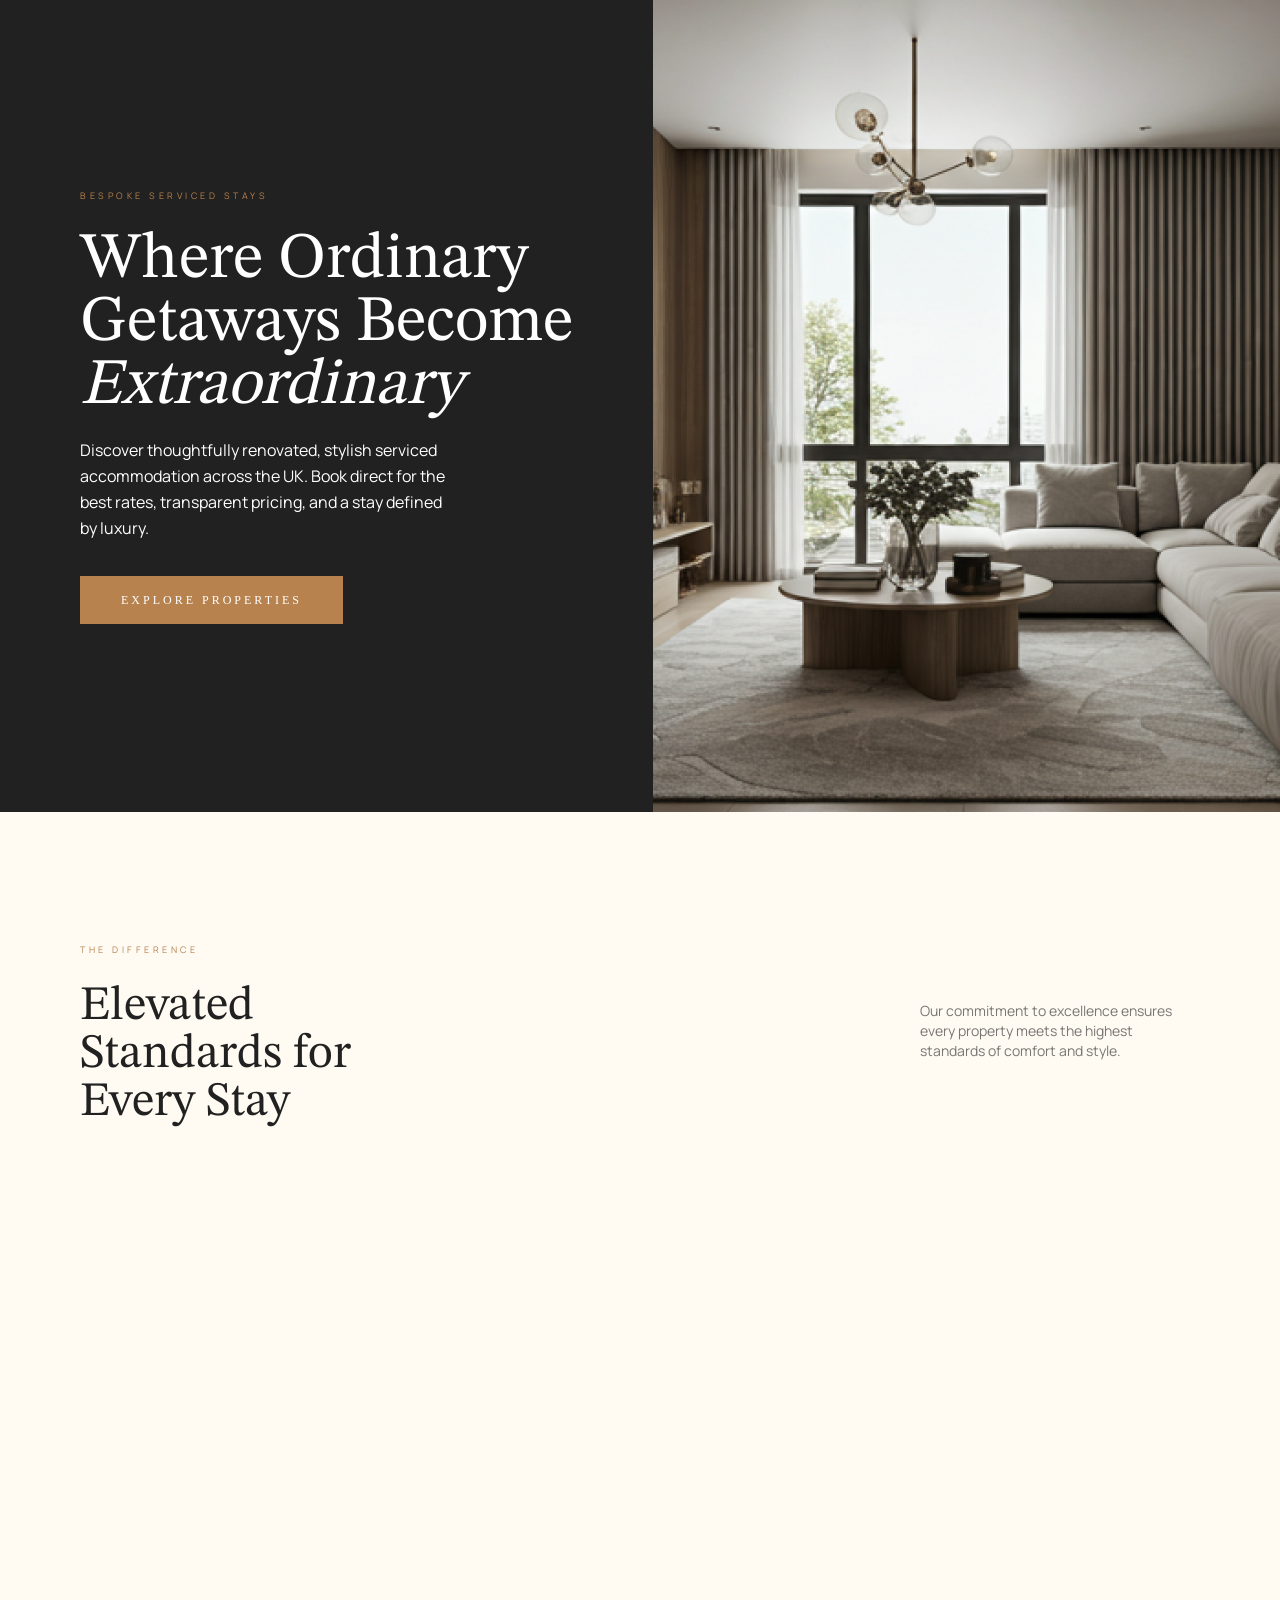
==== commit 70a820f1: "hero section design" ====
--- a/public/index.html
+++ b/public/index.html
@@ -1,63 +1,71 @@
 <!doctype html>
 <html lang="en">
-  <head>
-    <meta charset="utf-8" />
-    <meta
-      name="viewport"
-      content="width=device-width, initial-scale=1, shrink-to-fit=no"
-    />
-    <meta name="description" content="" />
-    <meta name="author" content="" />
-    <title>Home</title>
-    <!-- Favicons -->
-    <link
-      rel="icon"
-      href="assets/images/favicon.svg"
-      sizes="32x32"
-      type="image/png"
-    />
-    <!-- Bootstrap core CSS -->
-    <link href="assets/css/main.css" rel="stylesheet" />
-  </head>
 
-  <body class="bg-FFFAF2">
-    <section class="hero-section bg-212121">
-      <div class="container">
-        <div class="row">
-          <div class="col-6">
-            <div
-              class="manrope-reg font9 leading17 space3_5 text-uppercase text-B7824E mb-4"
-            >
-              Bespoke Serviced Stays
-            </div>
-            <div class="stix-wox-reg font65 font65 leading63 text-white dmb-15">
-              Where Ordinary Getaways Become Extraordinary
-            </div>
-            <div class="manrope-reg font16 leading26 text-white dmb-35 col-lg-8">
-              Discover thoughtfully renovated, stylish serviced accommodation
-              across the UK. Book direct for the best rates, transparent
-              pricing, and a stay defined by luxury.
-            </div>
-            <a
-              class="btnA bg-B7824E-btn manrope-bold font12 leading16 space3 text-uppercase d-inline-flex justify-content-center align-items-center text-decoration-none transition"
-              href="#"
-            >
-              Explore Properties
-            </a>
+<head>
+  <meta charset="utf-8" />
+  <meta name="viewport" content="width=device-width, initial-scale=1, shrink-to-fit=no" />
+  <meta name="description" content="" />
+  <meta name="author" content="" />
+  <title>Home</title>
+  <!-- Favicons -->
+  <link rel="icon" href="assets/images/favicon.svg" sizes="32x32" type="image/png" />
+  <!-- Bootstrap core CSS -->
+  <link href="assets/css/main.css" rel="stylesheet" />
+</head>
+
+<body class="bg-FFFAF2">
+
+  <!-- hero-section -->
+  <section class="hero-section bg-212121">
+    <div class="container pe-lg-0">
+      <div class="row align-items-center">
+        <div class="col-lg-5">
+          <div class="manrope-reg font9 leading17 space3_5 text-uppercase text-B7824E mb-4">
+            Bespoke Serviced Stays
           </div>
-          <div class="col-6">
-            <div class="hero-img">
-              <img src="" alt="" class="w-100 h-100 object-cover">
-            </div>
+          <div class="stix-wox-reg font65 font65 leading63 text-white dmb-20">
+            Where Ordinary Getaways Become <span class="fst-italic">Extraordinary</span>
+          </div>
+          <div class="manrope-reg font16 leading26 text-white dmb-35 col-lg-9">
+            Discover thoughtfully renovated, stylish serviced accommodation
+            across the UK. Book direct for the best rates, transparent
+            pricing, and a stay defined by luxury.
+          </div>
+          <a class="btnA bg-B7824E-btn manrope-bold font12 leading16 space3 text-uppercase d-inline-flex justify-content-center align-items-center text-decoration-none transition"
+            href="#">
+            Explore Properties
+          </a>
+        </div>
+        <div class="col-lg-7">
+          <div class="hero-img">
+            <img src="./assets/images/hero-img.png" alt="" class="w-100 h-100 object-cover">
           </div>
         </div>
       </div>
-    </section>
-    <script
-      src="https://code.jquery.com/jquery-3.6.0.min.js"
-      integrity="sha256-/xUj+3OJU5yExlq6GSYGSHk7tPXikynS7ogEvDej/m4="
-      crossorigin="anonymous"
-    ></script>
-    <script src="assets/js/main.js"></script>
-  </body>
-</html>
+    </div>
+  </section>
+  <div class="spacing dmt-130"></div>
+  <!-- diffrence-card-section -->
+  <section class="diffrence-card-section">
+    <div class="container">
+      <div class="manrope-reg font9 leading17 space3_5 text-uppercase text-B7824E mb-4">
+        The Difference
+      </div>
+      <div class="d-lg-flex align-items-end justify-content-between">
+        <div class="stix-wox-reg font48 leading48 text-212121 col-lg-4">
+          Elevated Standards for Every Stay
+        </div>
+        <div class="manrope-reg font14 leading20 text-212121 opacity60 col-lg-3 pe-2 dmb-65">
+          Our commitment to excellence ensures every property meets the highest standards of comfort and style.
+        </div>
+      </div>
+    </div>
+  </section>
+  <div class="spacing dmb-130"></div>
+
+  <script src="https://code.jquery.com/jquery-3.6.0.min.js"
+    integrity="sha256-/xUj+3OJU5yExlq6GSYGSHk7tPXikynS7ogEvDej/m4=" crossorigin="anonymous"></script>
+  <script src="assets/js/main.js"></script>
+</body>
+
+</html>
--- a/public/assets/css/main.css
+++ b/public/assets/css/main.css
@@ -17931,6 +17931,10 @@
   opacity: 19%;
 }
 
+.opacity60 {
+  opacity: 60%;
+}
+
 button,
 [type=button],
 [type=reset],
@@ -17977,5 +17981,10 @@
 .hero-section .hero-img {
   height: 812px;
 }
+@media (min-width: 992px) {
+  .hero-section .hero-img {
+    padding-left: 73px;
+  }
+}
 
 /*# sourceMappingURL=main.css.map */
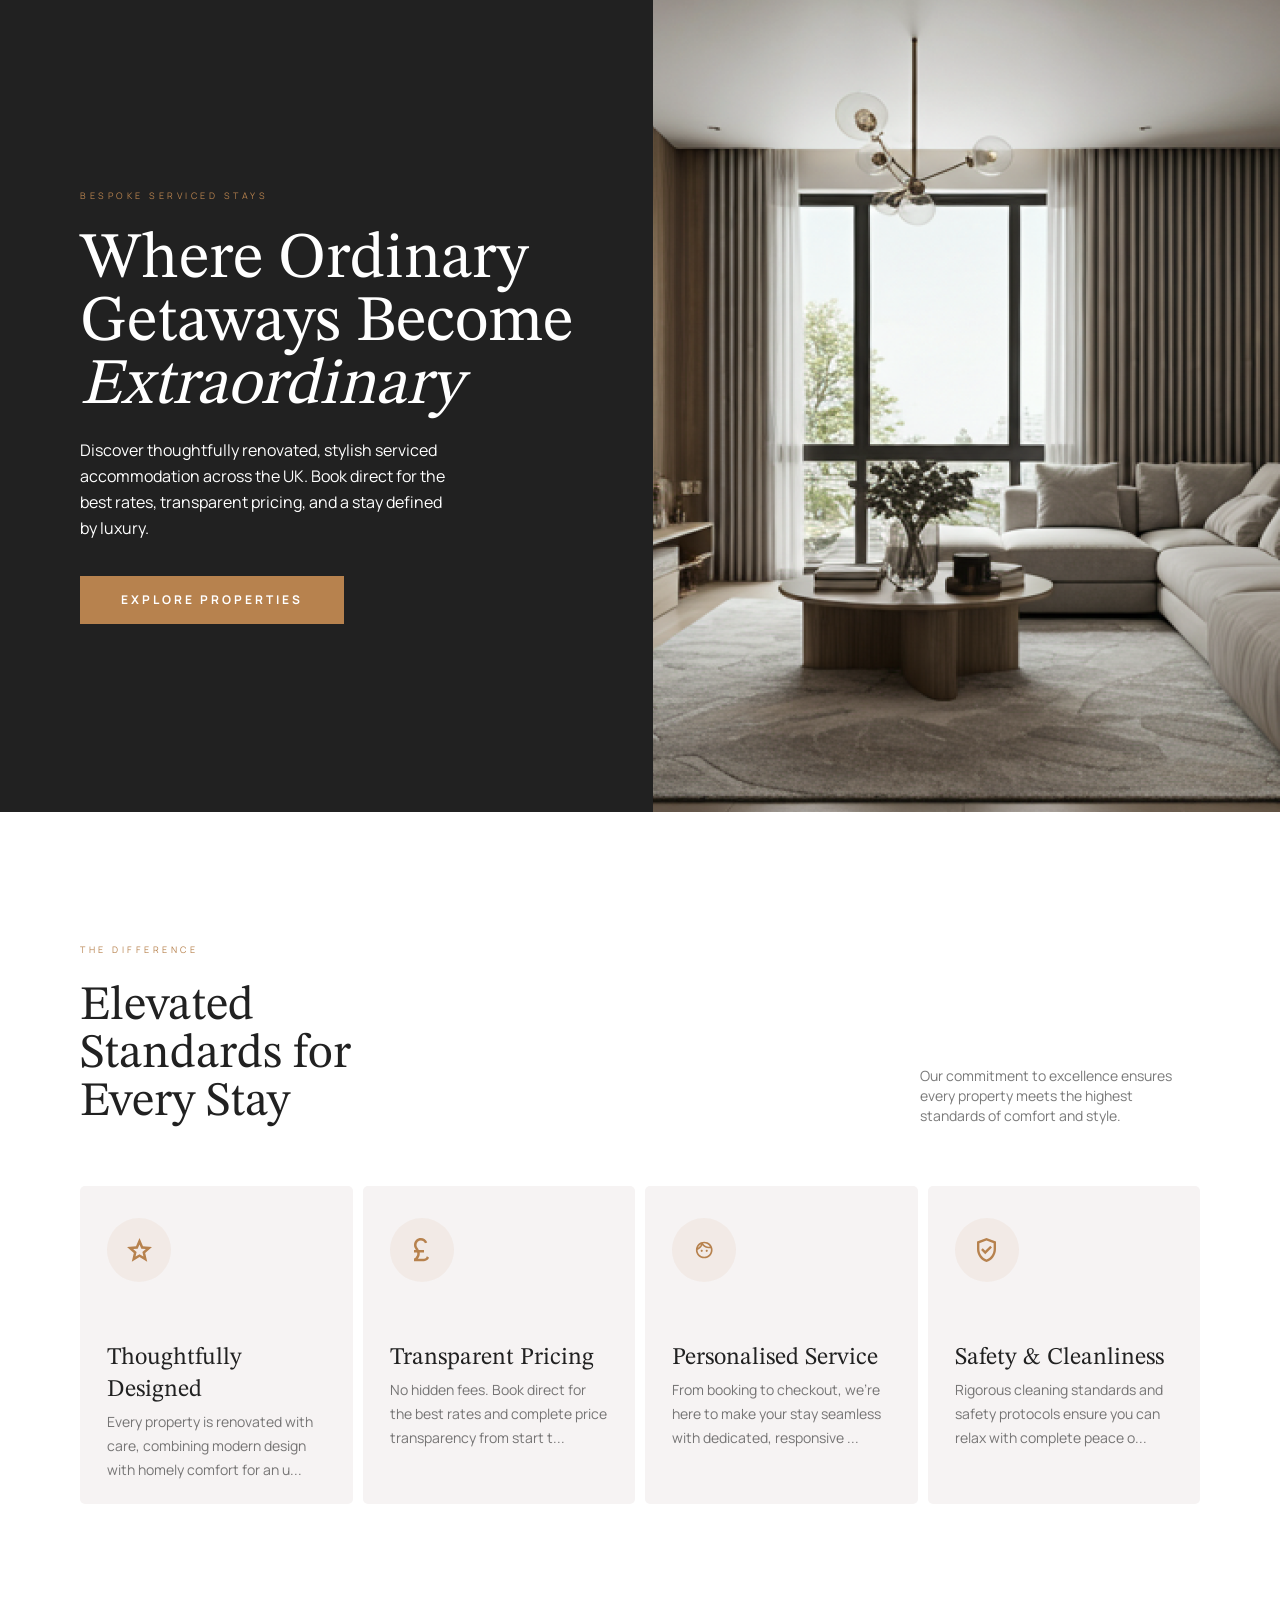
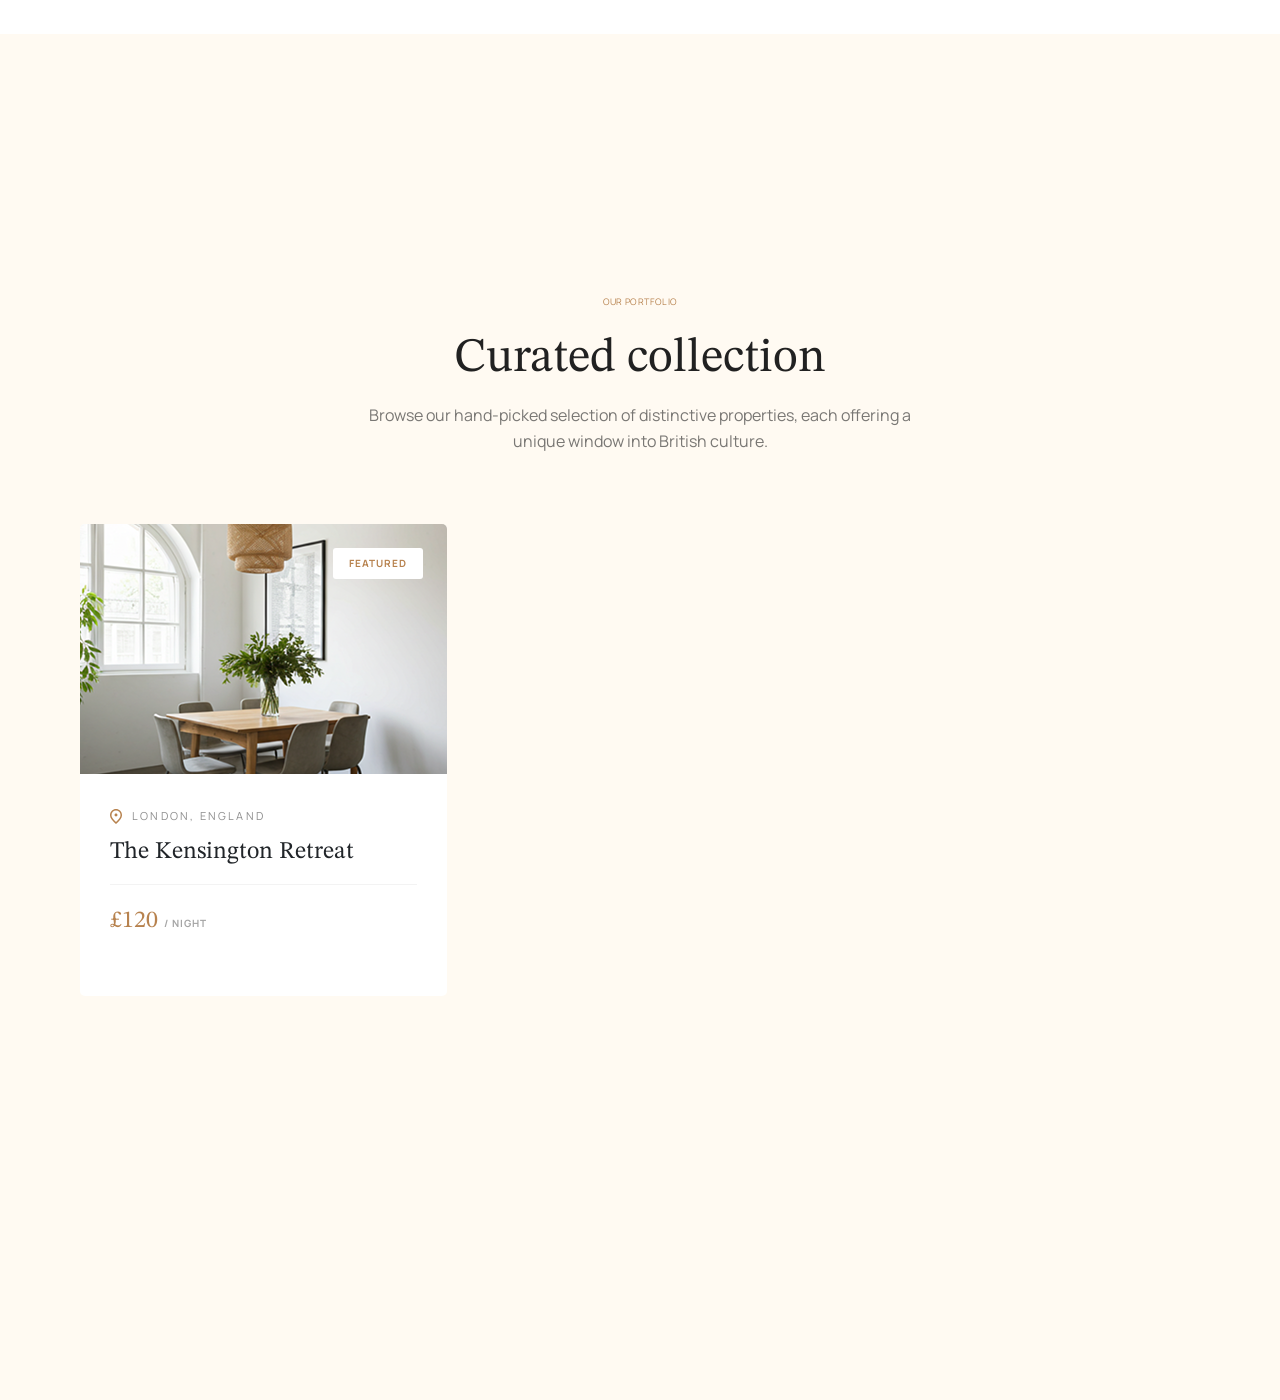
==== commit 2667ebd0: "Home page design ( working )" ====
--- a/public/index.html
+++ b/public/index.html
@@ -14,7 +14,6 @@
 </head>
 
 <body class="bg-FFFAF2">
-
   <!-- hero-section -->
   <section class="hero-section bg-212121">
     <div class="container pe-lg-0">
@@ -24,7 +23,8 @@
             Bespoke Serviced Stays
           </div>
           <div class="stix-wox-reg font65 font65 leading63 text-white dmb-20">
-            Where Ordinary Getaways Become <span class="fst-italic">Extraordinary</span>
+            Where Ordinary Getaways Become
+            <span class="fst-italic">Extraordinary</span>
           </div>
           <div class="manrope-reg font16 leading26 text-white dmb-35 col-lg-9">
             Discover thoughtfully renovated, stylish serviced accommodation
@@ -38,30 +38,131 @@
         </div>
         <div class="col-lg-7">
           <div class="hero-img">
-            <img src="./assets/images/hero-img.png" alt="" class="w-100 h-100 object-cover">
+            <img src="./assets/images/hero-img.png" alt="" class="w-100 h-100 object-cover" />
           </div>
         </div>
       </div>
     </div>
   </section>
-  <div class="spacing dmt-130"></div>
+
   <!-- diffrence-card-section -->
-  <section class="diffrence-card-section">
+  <section class="diffrence-card-section bg-white dpt-130 dpb-130">
     <div class="container">
       <div class="manrope-reg font9 leading17 space3_5 text-uppercase text-B7824E mb-4">
         The Difference
       </div>
-      <div class="d-lg-flex align-items-end justify-content-between">
+      <div class="d-lg-flex align-items-end justify-content-between dmb-60">
         <div class="stix-wox-reg font48 leading48 text-212121 col-lg-4">
           Elevated Standards for Every Stay
         </div>
-        <div class="manrope-reg font14 leading20 text-212121 opacity60 col-lg-3 pe-2 dmb-65">
-          Our commitment to excellence ensures every property meets the highest standards of comfort and style.
+        <div class="manrope-reg font14 leading20 text-212121 opacity60 col-lg-3 pe-lg-2">
+          Our commitment to excellence ensures every property meets the
+          highest standards of comfort and style.
+        </div>
+      </div>
+      <div class="row row5">
+        <div class="col-lg-3 diffrence-cards">
+          <div class="diffrence-card bg-F6F3F3 radius5 overflow-hidden">
+            <div class="diff-circle rounded-pill d-flex align-items-center justify-content-center dmb-60">
+              <img src="./assets/images/icon/star.svg" alt="" />
+            </div>
+            <div class="stix-wox-reg font24 leading32 text-212121 mb-1">
+              Thoughtfully Designed
+            </div>
+            <div class="manrope-reg font14 leading24 text-212121 opacity60 truncate" data-max-length="120">
+              Every property is renovated with care, combining modern design
+              with homely comfort for an unforgettable stay.
+            </div>
+          </div>
+        </div>
+        <div class="col-lg-3 diffrence-cards">
+          <div class="diffrence-card bg-F6F3F3 radius5 overflow-hidden">
+            <div class="diff-circle rounded-pill d-flex align-items-center justify-content-center dmb-60">
+              <img src="./assets/images/icon/pound.svg" alt="" />
+            </div>
+            <div class="stix-wox-reg font24 leading32 text-212121 mb-1">
+              Transparent Pricing
+            </div>
+            <div class="manrope-reg font14 leading24 text-212121 opacity60 truncate" data-max-length="120">
+              No hidden fees. Book direct for the best rates and complete
+              price transparency from start to finish.
+            </div>
+          </div>
+        </div>
+        <div class="col-lg-3 diffrence-cards">
+          <div class="diffrence-card bg-F6F3F3 radius5 overflow-hidden">
+            <div class="diff-circle rounded-pill d-flex align-items-center justify-content-center dmb-60">
+              <img src="./assets/images/icon/service.svg" alt="" />
+            </div>
+            <div class="stix-wox-reg font24 leading32 text-212121 mb-1">
+              Personalised Service
+            </div>
+            <div class="manrope-reg font14 leading24 text-212121 opacity60 truncate" data-max-length="120">
+              From booking to checkout, we're here to make your stay seamless
+              with dedicated, responsive support.
+            </div>
+          </div>
+        </div>
+        <div class="col-lg-3 diffrence-cards">
+          <div class="diffrence-card bg-F6F3F3 radius5 overflow-hidden">
+            <div class="diff-circle rounded-pill d-flex align-items-center justify-content-center dmb-60">
+              <img src="./assets/images/icon/safety.svg" alt="" />
+            </div>
+            <div class="stix-wox-reg font24 leading32 text-212121 mb-1">
+              Safety & Cleanliness
+            </div>
+            <div class="manrope-reg font14 leading24 text-212121 opacity60 truncate" data-max-length="120">
+              Rigorous cleaning standards and safety protocols ensure you can
+              relax with complete peace of mind.
+            </div>
+          </div>
         </div>
       </div>
     </div>
   </section>
   <div class="spacing dmb-130"></div>
+
+  <!-- portfolio-collection-section -->
+  <section class="portfolio-collection-section dpt-130 dpb-130">
+    <div class="container">
+      <div class="d-flex flex-column align-items-center justify-content-between mx-auto text-center dmb-70">
+        <div class="manrope-reg font9 leading16 space0_35 text-B7824E text-uppercase mb-4">Our Portfolio</div>
+        <div class="stix-wox-reg font48 leading48 text-212121 dmb-20">Curated collection</div>
+        <div class="manrope-reg font16 leading26 text-212121 opacity60 col-lg-6">Browse our hand-picked selection of
+          distinctive properties, each offering a unique window into British culture.</div>
+      </div>
+      <div class="row row5">
+        <div class="col-lg-4 collection-cards">
+          <div class="collection-card radius5 overflow-hidden bg-white">
+            <div class="position-relative">
+              <div class="card-img">
+                <img src="./assets/images/collection-card-img.png" alt="" class="w-100 h-100 object-fit-cover">
+              </div>
+              <div class="card-label px-3 py-2 radius3 overflow-hidden bg-white  position-absolute top-0 end-0 mt-4 me-4">
+                <div class="manrope-bold font10 leading15 space1 text-B7824E text-uppercase">
+                  Featured
+                </div>
+              </div>
+            </div>
+            <div class="card-content-wrapper">
+              <div class="d-flex align-items-center mb-2">
+                <div class="location-icon">
+                  <img src="./assets/images/icon/location.svg" alt="">
+                </div>
+                <div class="manrope-reg font11 leading17 space2_2 text-212121 opacity-50 text-uppercase">London, England
+                </div>
+              </div>
+              <div class="stix-wox-reg font24 leading32 mb-3">The Kensington Retreat</div>
+              <div class="stix-wox-reg font24 leading32 text-B7824E dpt-20 dpb-25 border-top border-212121-05">
+                £120 <span class="manrope-bold font10 leading15 space1 text-212121 opacity40 text-uppercase">/
+                  night</span>
+              </div>
+            </div>
+          </div>
+        </div>
+      </div>
+    </div>
+  </section>
 
   <script src="https://code.jquery.com/jquery-3.6.0.min.js"
     integrity="sha256-/xUj+3OJU5yExlq6GSYGSHk7tPXikynS7ogEvDej/m4=" crossorigin="anonymous"></script>
--- a/public/assets/css/main.css
+++ b/public/assets/css/main.css
@@ -1,32 +1,35 @@
 @charset "UTF-8";
-/*******************************************************************************
-******************************* COLOUR VARIABLES *******************************
+/*******************************************************************************
+******************************* COLOUR VARIABLES *******************************
 *******************************************************************************/
-/*******************************************************************************
-******************************* FONTS VARIABLES *******************************
+/*******************************************************************************
+******************************* FONTS VARIABLES *******************************
 *******************************************************************************/
-/*******************************************************************************
-******************************* LINE HEIGHT *******************************
+/*******************************************************************************
+******************************* LINE HEIGHT *******************************
 *******************************************************************************/
-/*******************************************************************************
-******************************* LETTER SPACING *******************************
+/*******************************************************************************
+******************************* LETTER SPACING *******************************
 *******************************************************************************/
-/*******************************************************************************
-******************************* OPACITY *******************************
+/*******************************************************************************
+******************************* OPACITY *******************************
 *******************************************************************************/
-/*******************************************************************************
-******************************* ANIMATION VARIABLES ****************************
+/*******************************************************************************
+******************************* BORDER RADIUS *******************************
+*******************************************************************************/
+/*******************************************************************************
+******************************* ANIMATION VARIABLES ****************************
 *******************************************************************************/
 /*!
- * Bootstrap  v5.3.1 (https://getbootstrap.com/)
- * Copyright 2011-2023 The Bootstrap Authors
- * Licensed under MIT (https://github.com/twbs/bootstrap/blob/main/LICENSE)
- */
-@import '../../node_modules/select2/dist/css/select2.min.css';
-@import '../../node_modules/animate.css/animate.min.css';
-@import "@fancyapps/ui/dist/fancybox.css";
+   * Bootstrap  v5.3.1 (https://getbootstrap.com/)
+   * Copyright 2011-2023 The Bootstrap Authors
+   * Licensed under MIT (https://github.com/twbs/bootstrap/blob/main/LICENSE)
+   */
+@import url(../../node_modules/select2/dist/css/select2.min.css);
+@import url(../../node_modules/animate.css/animate.min.css);
+@import url(@fancyapps/ui/dist/fancybox.css);
 :root,
-[data-bs-theme=light] {
+[data-bs-theme="light"] {
   --bs-blue: #0d6efd;
   --bs-indigo: #6610f2;
   --bs-purple: #6f42c1;
@@ -142,10 +145,9 @@
   --bs-form-valid-color: #198754;
   --bs-form-valid-border-color: #198754;
   --bs-form-invalid-color: #dc3545;
-  --bs-form-invalid-border-color: #dc3545;
-}
-
-[data-bs-theme=dark] {
+  --bs-form-invalid-border-color: #dc3545; }
+
+[data-bs-theme="dark"] {
   color-scheme: dark;
   --bs-body-color: #dee2e6;
   --bs-body-color-rgb: 222, 226, 230;
@@ -196,20 +198,16 @@
   --bs-form-valid-color: #75b798;
   --bs-form-valid-border-color: #75b798;
   --bs-form-invalid-color: #ea868f;
-  --bs-form-invalid-border-color: #ea868f;
-}
+  --bs-form-invalid-border-color: #ea868f; }
 
 *,
 *::before,
 *::after {
-  box-sizing: border-box;
-}
+  box-sizing: border-box; }
 
 @media (prefers-reduced-motion: no-preference) {
   :root {
-    scroll-behavior: smooth;
-  }
-}
+    scroll-behavior: smooth; } }
 
 body {
   margin: 0;
@@ -221,228 +219,181 @@
   text-align: var(--bs-body-text-align);
   background-color: var(--bs-body-bg);
   -webkit-text-size-adjust: 100%;
-  -webkit-tap-highlight-color: rgba(0, 0, 0, 0);
-}
+  -webkit-tap-highlight-color: rgba(0, 0, 0, 0); }
 
 hr {
   margin: 1rem 0;
   color: inherit;
   border: 0;
   border-top: var(--bs-border-width) solid;
-  opacity: 0.25;
-}
-
-h6, .h6, h5, .h5, h4, .h4, h3, .h3, h2, .h2, h1, .h1 {
+  opacity: 0.25; }
+
+h1, .h1, h2, .h2, h3, .h3, h4, .h4, h5, .h5, h6, .h6 {
   margin-top: 0;
   margin-bottom: 0.5rem;
   font-weight: 500;
   line-height: 1.2;
-  color: var(--bs-heading-color);
-}
+  color: var(--bs-heading-color); }
 
 h1, .h1 {
-  font-size: calc(1.375rem + 1.5vw);
-}
-@media (min-width: 1200px) {
-  h1, .h1 {
-    font-size: 2.5rem;
-  }
-}
+  font-size: calc(1.375rem + 1.5vw); }
+  @media (min-width: 1200px) {
+    h1, .h1 {
+      font-size: 2.5rem; } }
 
 h2, .h2 {
-  font-size: calc(1.325rem + 0.9vw);
-}
-@media (min-width: 1200px) {
-  h2, .h2 {
-    font-size: 2rem;
-  }
-}
+  font-size: calc(1.325rem + 0.9vw); }
+  @media (min-width: 1200px) {
+    h2, .h2 {
+      font-size: 2rem; } }
 
 h3, .h3 {
-  font-size: calc(1.3rem + 0.6vw);
-}
-@media (min-width: 1200px) {
-  h3, .h3 {
-    font-size: 1.75rem;
-  }
-}
+  font-size: calc(1.3rem + 0.6vw); }
+  @media (min-width: 1200px) {
+    h3, .h3 {
+      font-size: 1.75rem; } }
 
 h4, .h4 {
-  font-size: calc(1.275rem + 0.3vw);
-}
-@media (min-width: 1200px) {
-  h4, .h4 {
-    font-size: 1.5rem;
-  }
-}
+  font-size: calc(1.275rem + 0.3vw); }
+  @media (min-width: 1200px) {
+    h4, .h4 {
+      font-size: 1.5rem; } }
 
 h5, .h5 {
-  font-size: 1.25rem;
-}
+  font-size: 1.25rem; }
 
 h6, .h6 {
-  font-size: 1rem;
-}
+  font-size: 1rem; }
 
 p {
   margin-top: 0;
-  margin-bottom: 1rem;
-}
+  margin-bottom: 1rem; }
 
 abbr[title] {
   text-decoration: underline dotted;
   cursor: help;
-  text-decoration-skip-ink: none;
-}
+  text-decoration-skip-ink: none; }
 
 address {
   margin-bottom: 1rem;
   font-style: normal;
-  line-height: inherit;
-}
+  line-height: inherit; }
 
 ol,
 ul {
-  padding-left: 2rem;
-}
+  padding-left: 2rem; }
 
 ol,
 ul,
 dl {
   margin-top: 0;
-  margin-bottom: 1rem;
-}
+  margin-bottom: 1rem; }
 
 ol ol,
 ul ul,
 ol ul,
 ul ol {
-  margin-bottom: 0;
-}
+  margin-bottom: 0; }
 
 dt {
-  font-weight: 700;
-}
+  font-weight: 700; }
 
 dd {
-  margin-bottom: 0.5rem;
-  margin-left: 0;
-}
+  margin-bottom: .5rem;
+  margin-left: 0; }
 
 blockquote {
-  margin: 0 0 1rem;
-}
+  margin: 0 0 1rem; }
 
 b,
 strong {
-  font-weight: bolder;
-}
+  font-weight: bolder; }
 
 small, .small {
-  font-size: 0.875em;
-}
+  font-size: 0.875em; }
 
 mark, .mark {
   padding: 0.1875em;
-  background-color: var(--bs-highlight-bg);
-}
+  background-color: var(--bs-highlight-bg); }
 
 sub,
 sup {
   position: relative;
   font-size: 0.75em;
   line-height: 0;
-  vertical-align: baseline;
-}
+  vertical-align: baseline; }
 
 sub {
-  bottom: -0.25em;
-}
+  bottom: -.25em; }
 
 sup {
-  top: -0.5em;
-}
+  top: -.5em; }
 
 a {
   color: rgba(var(--bs-link-color-rgb), var(--bs-link-opacity, 1));
-  text-decoration: underline;
-}
-a:hover {
-  --bs-link-color-rgb: var(--bs-link-hover-color-rgb);
-}
+  text-decoration: underline; }
+  a:hover {
+    --bs-link-color-rgb: var(--bs-link-hover-color-rgb); }
 
 a:not([href]):not([class]), a:not([href]):not([class]):hover {
   color: inherit;
-  text-decoration: none;
-}
+  text-decoration: none; }
 
 pre,
 code,
 kbd,
 samp {
   font-family: var(--bs-font-monospace);
-  font-size: 1em;
-}
+  font-size: 1em; }
 
 pre {
   display: block;
   margin-top: 0;
   margin-bottom: 1rem;
   overflow: auto;
-  font-size: 0.875em;
-}
-pre code {
-  font-size: inherit;
-  color: inherit;
-  word-break: normal;
-}
+  font-size: 0.875em; }
+  pre code {
+    font-size: inherit;
+    color: inherit;
+    word-break: normal; }
 
 code {
   font-size: 0.875em;
   color: var(--bs-code-color);
-  word-wrap: break-word;
-}
-a > code {
-  color: inherit;
-}
+  word-wrap: break-word; }
+  a > code {
+    color: inherit; }
 
 kbd {
   padding: 0.1875rem 0.375rem;
   font-size: 0.875em;
   color: var(--bs-body-bg);
   background-color: var(--bs-body-color);
-  border-radius: 0.25rem;
-}
-kbd kbd {
-  padding: 0;
-  font-size: 1em;
-}
+  border-radius: 0.25rem; }
+  kbd kbd {
+    padding: 0;
+    font-size: 1em; }
 
 figure {
-  margin: 0 0 1rem;
-}
+  margin: 0 0 1rem; }
 
 img,
 svg {
-  vertical-align: middle;
-}
+  vertical-align: middle; }
 
 table {
   caption-side: bottom;
-  border-collapse: collapse;
-}
+  border-collapse: collapse; }
 
 caption {
   padding-top: 0.5rem;
   padding-bottom: 0.5rem;
   color: var(--bs-secondary-color);
-  text-align: left;
-}
+  text-align: left; }
 
 th {
   text-align: inherit;
-  text-align: -webkit-match-parent;
-}
+  text-align: -webkit-match-parent; }
 
 thead,
 tbody,
@@ -452,20 +403,16 @@
 th {
   border-color: inherit;
   border-style: solid;
-  border-width: 0;
-}
+  border-width: 0; }
 
 label {
-  display: inline-block;
-}
+  display: inline-block; }
 
 button {
-  border-radius: 0;
-}
+  border-radius: 0; }
 
 button:focus:not(:focus-visible) {
-  outline: 0;
-}
+  outline: 0; }
 
 input,
 button,
@@ -475,57 +422,46 @@
   margin: 0;
   font-family: inherit;
   font-size: inherit;
-  line-height: inherit;
-}
+  line-height: inherit; }
 
 button,
 select {
-  text-transform: none;
-}
-
-[role=button] {
-  cursor: pointer;
-}
+  text-transform: none; }
+
+[role="button"] {
+  cursor: pointer; }
 
 select {
-  word-wrap: normal;
-}
-select:disabled {
-  opacity: 1;
-}
-
-[list]:not([type=date]):not([type=datetime-local]):not([type=month]):not([type=week]):not([type=time])::-webkit-calendar-picker-indicator {
-  display: none !important;
-}
+  word-wrap: normal; }
+  select:disabled {
+    opacity: 1; }
+
+[list]:not([type="date"]):not([type="datetime-local"]):not([type="month"]):not([type="week"]):not([type="time"])::-webkit-calendar-picker-indicator {
+  display: none !important; }
 
 button,
-[type=button],
-[type=reset],
-[type=submit] {
-  -webkit-appearance: button;
-}
-button:not(:disabled),
-[type=button]:not(:disabled),
-[type=reset]:not(:disabled),
-[type=submit]:not(:disabled) {
-  cursor: pointer;
-}
+[type="button"],
+[type="reset"],
+[type="submit"] {
+  -webkit-appearance: button; }
+  button:not(:disabled),
+  [type="button"]:not(:disabled),
+  [type="reset"]:not(:disabled),
+  [type="submit"]:not(:disabled) {
+    cursor: pointer; }
 
 ::-moz-focus-inner {
   padding: 0;
-  border-style: none;
-}
+  border-style: none; }
 
 textarea {
-  resize: vertical;
-}
+  resize: vertical; }
 
 fieldset {
   min-width: 0;
   padding: 0;
   margin: 0;
-  border: 0;
-}
+  border: 0; }
 
 legend {
   float: left;
@@ -533,16 +469,12 @@
   padding: 0;
   margin-bottom: 0.5rem;
   font-size: calc(1.275rem + 0.3vw);
-  line-height: inherit;
-}
-@media (min-width: 1200px) {
-  legend {
-    font-size: 1.5rem;
-  }
-}
-legend + * {
-  clear: left;
-}
+  line-height: inherit; }
+  @media (min-width: 1200px) {
+    legend {
+      font-size: 1.5rem; } }
+  legend + * {
+    clear: left; }
 
 ::-webkit-datetime-edit-fields-wrapper,
 ::-webkit-datetime-edit-text,
@@ -551,17 +483,14 @@
 ::-webkit-datetime-edit-day-field,
 ::-webkit-datetime-edit-month-field,
 ::-webkit-datetime-edit-year-field {
-  padding: 0;
-}
+  padding: 0; }
 
 ::-webkit-inner-spin-button {
-  height: auto;
-}
-
-[type=search] {
+  height: auto; }
+
+[type="search"] {
   -webkit-appearance: textfield;
-  outline-offset: -2px;
-}
+  outline-offset: -2px; }
 
 /* rtl:raw:
 [type="tel"],
@@ -572,154 +501,117 @@
 }
 */
 ::-webkit-search-decoration {
-  -webkit-appearance: none;
-}
+  -webkit-appearance: none; }
 
 ::-webkit-color-swatch-wrapper {
-  padding: 0;
-}
+  padding: 0; }
 
 ::file-selector-button {
   font: inherit;
-  -webkit-appearance: button;
-}
+  -webkit-appearance: button; }
 
 output {
-  display: inline-block;
-}
+  display: inline-block; }
 
 iframe {
-  border: 0;
-}
+  border: 0; }
 
 summary {
   display: list-item;
-  cursor: pointer;
-}
+  cursor: pointer; }
 
 progress {
-  vertical-align: baseline;
-}
+  vertical-align: baseline; }
 
 [hidden] {
-  display: none !important;
-}
+  display: none !important; }
 
 .lead {
   font-size: 1.25rem;
-  font-weight: 300;
-}
+  font-weight: 300; }
 
 .display-1 {
   font-size: calc(1.625rem + 4.5vw);
   font-weight: 300;
-  line-height: 1.2;
-}
-@media (min-width: 1200px) {
-  .display-1 {
-    font-size: 5rem;
-  }
-}
+  line-height: 1.2; }
+  @media (min-width: 1200px) {
+    .display-1 {
+      font-size: 5rem; } }
 
 .display-2 {
   font-size: calc(1.575rem + 3.9vw);
   font-weight: 300;
-  line-height: 1.2;
-}
-@media (min-width: 1200px) {
-  .display-2 {
-    font-size: 4.5rem;
-  }
-}
+  line-height: 1.2; }
+  @media (min-width: 1200px) {
+    .display-2 {
+      font-size: 4.5rem; } }
 
 .display-3 {
   font-size: calc(1.525rem + 3.3vw);
   font-weight: 300;
-  line-height: 1.2;
-}
-@media (min-width: 1200px) {
-  .display-3 {
-    font-size: 4rem;
-  }
-}
+  line-height: 1.2; }
+  @media (min-width: 1200px) {
+    .display-3 {
+      font-size: 4rem; } }
 
 .display-4 {
   font-size: calc(1.475rem + 2.7vw);
   font-weight: 300;
-  line-height: 1.2;
-}
-@media (min-width: 1200px) {
-  .display-4 {
-    font-size: 3.5rem;
-  }
-}
+  line-height: 1.2; }
+  @media (min-width: 1200px) {
+    .display-4 {
+      font-size: 3.5rem; } }
 
 .display-5 {
   font-size: calc(1.425rem + 2.1vw);
   font-weight: 300;
-  line-height: 1.2;
-}
-@media (min-width: 1200px) {
-  .display-5 {
-    font-size: 3rem;
-  }
-}
+  line-height: 1.2; }
+  @media (min-width: 1200px) {
+    .display-5 {
+      font-size: 3rem; } }
 
 .display-6 {
   font-size: calc(1.375rem + 1.5vw);
   font-weight: 300;
-  line-height: 1.2;
-}
-@media (min-width: 1200px) {
-  .display-6 {
-    font-size: 2.5rem;
-  }
-}
+  line-height: 1.2; }
+  @media (min-width: 1200px) {
+    .display-6 {
+      font-size: 2.5rem; } }
 
 .list-unstyled {
   padding-left: 0;
-  list-style: none;
-}
+  list-style: none; }
 
 .list-inline {
   padding-left: 0;
-  list-style: none;
-}
+  list-style: none; }
 
 .list-inline-item {
-  display: inline-block;
-}
-.list-inline-item:not(:last-child) {
-  margin-right: 0.5rem;
-}
+  display: inline-block; }
+  .list-inline-item:not(:last-child) {
+    margin-right: 0.5rem; }
 
 .initialism {
   font-size: 0.875em;
-  text-transform: uppercase;
-}
+  text-transform: uppercase; }
 
 .blockquote {
   margin-bottom: 1rem;
-  font-size: 1.25rem;
-}
-.blockquote > :last-child {
-  margin-bottom: 0;
-}
+  font-size: 1.25rem; }
+  .blockquote > :last-child {
+    margin-bottom: 0; }
 
 .blockquote-footer {
   margin-top: -1rem;
   margin-bottom: 1rem;
   font-size: 0.875em;
-  color: #6c757d;
-}
-.blockquote-footer::before {
-  content: "— ";
-}
+  color: #6c757d; }
+  .blockquote-footer::before {
+    content: "\2014\00A0"; }
 
 .img-fluid {
   max-width: 100%;
-  height: auto;
-}
+  height: auto; }
 
 .img-thumbnail {
   padding: 0.25rem;
@@ -727,72 +619,61 @@
   border: var(--bs-border-width) solid var(--bs-border-color);
   border-radius: var(--bs-border-radius);
   max-width: 100%;
-  height: auto;
-}
+  height: auto; }
 
 .figure {
-  display: inline-block;
-}
+  display: inline-block; }
 
 .figure-img {
   margin-bottom: 0.5rem;
-  line-height: 1;
-}
+  line-height: 1; }
 
 .figure-caption {
   font-size: 0.875em;
-  color: var(--bs-secondary-color);
-}
+  color: var(--bs-secondary-color); }
 
 .container,
 .container-fluid,
-.container-xxl,
+.container-sm,
+.container-md,
+.container-lg,
 .container-xl,
-.container-lg,
-.container-md,
-.container-sm {
+.container-xxl {
   --bs-gutter-x: 1.5rem;
   --bs-gutter-y: 0;
   width: 100%;
-  padding-right: calc(var(--bs-gutter-x) * 0.5);
-  padding-left: calc(var(--bs-gutter-x) * 0.5);
+  padding-right: calc(var(--bs-gutter-x) * .5);
+  padding-left: calc(var(--bs-gutter-x) * .5);
   margin-right: auto;
-  margin-left: auto;
-}
+  margin-left: auto; }
 
 @media (min-width: 576px) {
-  .container-sm, .container {
-    max-width: 540px;
-  }
-}
+  .container, .container-sm {
+    max-width: 540px; } }
+
 @media (min-width: 768px) {
-  .container-md, .container-sm, .container {
-    max-width: 720px;
-  }
-}
+  .container, .container-sm, .container-md {
+    max-width: 720px; } }
+
 @media (min-width: 992px) {
-  .container-lg, .container-md, .container-sm, .container {
-    max-width: 960px;
-  }
-}
+  .container, .container-sm, .container-md, .container-lg {
+    max-width: 960px; } }
+
 @media (min-width: 1200px) {
-  .container-xl, .container-lg, .container-md, .container-sm, .container {
-    max-width: 1140px;
-  }
-}
+  .container, .container-sm, .container-md, .container-lg, .container-xl {
+    max-width: 1140px; } }
+
 @media (min-width: 1400px) {
-  .container-xxl, .container-xl, .container-lg, .container-md, .container-sm, .container {
-    max-width: 1320px;
-  }
-}
+  .container, .container-sm, .container-md, .container-lg, .container-xl, .container-xxl {
+    max-width: 1320px; } }
+
 :root {
   --bs-breakpoint-xs: 0;
   --bs-breakpoint-sm: 576px;
   --bs-breakpoint-md: 768px;
   --bs-breakpoint-lg: 992px;
   --bs-breakpoint-xl: 1200px;
-  --bs-breakpoint-xxl: 1400px;
-}
+  --bs-breakpoint-xxl: 1400px; }
 
 .row {
   --bs-gutter-x: 1.5rem;
@@ -800,1071 +681,800 @@
   display: flex;
   flex-wrap: wrap;
   margin-top: calc(-1 * var(--bs-gutter-y));
-  margin-right: calc(-0.5 * var(--bs-gutter-x));
-  margin-left: calc(-0.5 * var(--bs-gutter-x));
-}
-.row > * {
-  flex-shrink: 0;
-  width: 100%;
-  max-width: 100%;
-  padding-right: calc(var(--bs-gutter-x) * 0.5);
-  padding-left: calc(var(--bs-gutter-x) * 0.5);
-  margin-top: var(--bs-gutter-y);
-}
+  margin-right: calc(-.5 * var(--bs-gutter-x));
+  margin-left: calc(-.5 * var(--bs-gutter-x)); }
+  .row > * {
+    flex-shrink: 0;
+    width: 100%;
+    max-width: 100%;
+    padding-right: calc(var(--bs-gutter-x) * .5);
+    padding-left: calc(var(--bs-gutter-x) * .5);
+    margin-top: var(--bs-gutter-y); }
 
 .col {
-  flex: 1 0 0%;
-}
+  flex: 1 0 0%; }
 
 .row-cols-auto > * {
   flex: 0 0 auto;
-  width: auto;
-}
+  width: auto; }
 
 .row-cols-1 > * {
   flex: 0 0 auto;
-  width: 100%;
-}
+  width: 100%; }
 
 .row-cols-2 > * {
   flex: 0 0 auto;
-  width: 50%;
-}
+  width: 50%; }
 
 .row-cols-3 > * {
   flex: 0 0 auto;
-  width: 33.3333333333%;
-}
+  width: 33.33333%; }
 
 .row-cols-4 > * {
   flex: 0 0 auto;
-  width: 25%;
-}
+  width: 25%; }
 
 .row-cols-5 > * {
   flex: 0 0 auto;
-  width: 20%;
-}
+  width: 20%; }
 
 .row-cols-6 > * {
   flex: 0 0 auto;
-  width: 16.6666666667%;
-}
+  width: 16.66667%; }
 
 .col-auto {
   flex: 0 0 auto;
-  width: auto;
-}
+  width: auto; }
 
 .col-1 {
   flex: 0 0 auto;
-  width: 8.33333333%;
-}
+  width: 8.33333%; }
 
 .col-2 {
   flex: 0 0 auto;
-  width: 16.66666667%;
-}
+  width: 16.66667%; }
 
 .col-3 {
   flex: 0 0 auto;
-  width: 25%;
-}
+  width: 25%; }
 
 .col-4 {
   flex: 0 0 auto;
-  width: 33.33333333%;
-}
+  width: 33.33333%; }
 
 .col-5 {
   flex: 0 0 auto;
-  width: 41.66666667%;
-}
+  width: 41.66667%; }
 
 .col-6 {
   flex: 0 0 auto;
-  width: 50%;
-}
+  width: 50%; }
 
 .col-7 {
   flex: 0 0 auto;
-  width: 58.33333333%;
-}
+  width: 58.33333%; }
 
 .col-8 {
   flex: 0 0 auto;
-  width: 66.66666667%;
-}
+  width: 66.66667%; }
 
 .col-9 {
   flex: 0 0 auto;
-  width: 75%;
-}
+  width: 75%; }
 
 .col-10 {
   flex: 0 0 auto;
-  width: 83.33333333%;
-}
+  width: 83.33333%; }
 
 .col-11 {
   flex: 0 0 auto;
-  width: 91.66666667%;
-}
+  width: 91.66667%; }
 
 .col-12 {
   flex: 0 0 auto;
-  width: 100%;
-}
+  width: 100%; }
 
 .offset-1 {
-  margin-left: 8.33333333%;
-}
+  margin-left: 8.33333%; }
 
 .offset-2 {
-  margin-left: 16.66666667%;
-}
+  margin-left: 16.66667%; }
 
 .offset-3 {
-  margin-left: 25%;
-}
+  margin-left: 25%; }
 
 .offset-4 {
-  margin-left: 33.33333333%;
-}
+  margin-left: 33.33333%; }
 
 .offset-5 {
-  margin-left: 41.66666667%;
-}
+  margin-left: 41.66667%; }
 
 .offset-6 {
-  margin-left: 50%;
-}
+  margin-left: 50%; }
 
 .offset-7 {
-  margin-left: 58.33333333%;
-}
+  margin-left: 58.33333%; }
 
 .offset-8 {
-  margin-left: 66.66666667%;
-}
+  margin-left: 66.66667%; }
 
 .offset-9 {
-  margin-left: 75%;
-}
+  margin-left: 75%; }
 
 .offset-10 {
-  margin-left: 83.33333333%;
-}
+  margin-left: 83.33333%; }
 
 .offset-11 {
-  margin-left: 91.66666667%;
-}
+  margin-left: 91.66667%; }
 
 .g-0,
 .gx-0 {
-  --bs-gutter-x: 0;
-}
+  --bs-gutter-x: 0; }
 
 .g-0,
 .gy-0 {
-  --bs-gutter-y: 0;
-}
+  --bs-gutter-y: 0; }
 
 .g-1,
 .gx-1 {
-  --bs-gutter-x: 0.25rem;
-}
+  --bs-gutter-x: 0.25rem; }
 
 .g-1,
 .gy-1 {
-  --bs-gutter-y: 0.25rem;
-}
+  --bs-gutter-y: 0.25rem; }
 
 .g-2,
 .gx-2 {
-  --bs-gutter-x: 0.5rem;
-}
+  --bs-gutter-x: 0.5rem; }
 
 .g-2,
 .gy-2 {
-  --bs-gutter-y: 0.5rem;
-}
+  --bs-gutter-y: 0.5rem; }
 
 .g-3,
 .gx-3 {
-  --bs-gutter-x: 1rem;
-}
+  --bs-gutter-x: 1rem; }
 
 .g-3,
 .gy-3 {
-  --bs-gutter-y: 1rem;
-}
+  --bs-gutter-y: 1rem; }
 
 .g-4,
 .gx-4 {
-  --bs-gutter-x: 1.5rem;
-}
+  --bs-gutter-x: 1.5rem; }
 
 .g-4,
 .gy-4 {
-  --bs-gutter-y: 1.5rem;
-}
+  --bs-gutter-y: 1.5rem; }
 
 .g-5,
 .gx-5 {
-  --bs-gutter-x: 3rem;
-}
+  --bs-gutter-x: 3rem; }
 
 .g-5,
 .gy-5 {
-  --bs-gutter-y: 3rem;
-}
+  --bs-gutter-y: 3rem; }
 
 @media (min-width: 576px) {
   .col-sm {
-    flex: 1 0 0%;
-  }
+    flex: 1 0 0%; }
   .row-cols-sm-auto > * {
     flex: 0 0 auto;
-    width: auto;
-  }
+    width: auto; }
   .row-cols-sm-1 > * {
     flex: 0 0 auto;
-    width: 100%;
-  }
+    width: 100%; }
   .row-cols-sm-2 > * {
     flex: 0 0 auto;
-    width: 50%;
-  }
+    width: 50%; }
   .row-cols-sm-3 > * {
     flex: 0 0 auto;
-    width: 33.3333333333%;
-  }
+    width: 33.33333%; }
   .row-cols-sm-4 > * {
     flex: 0 0 auto;
-    width: 25%;
-  }
+    width: 25%; }
   .row-cols-sm-5 > * {
     flex: 0 0 auto;
-    width: 20%;
-  }
+    width: 20%; }
   .row-cols-sm-6 > * {
     flex: 0 0 auto;
-    width: 16.6666666667%;
-  }
+    width: 16.66667%; }
   .col-sm-auto {
     flex: 0 0 auto;
-    width: auto;
-  }
+    width: auto; }
   .col-sm-1 {
     flex: 0 0 auto;
-    width: 8.33333333%;
-  }
+    width: 8.33333%; }
   .col-sm-2 {
     flex: 0 0 auto;
-    width: 16.66666667%;
-  }
+    width: 16.66667%; }
   .col-sm-3 {
     flex: 0 0 auto;
-    width: 25%;
-  }
+    width: 25%; }
   .col-sm-4 {
     flex: 0 0 auto;
-    width: 33.33333333%;
-  }
+    width: 33.33333%; }
   .col-sm-5 {
     flex: 0 0 auto;
-    width: 41.66666667%;
-  }
+    width: 41.66667%; }
   .col-sm-6 {
     flex: 0 0 auto;
-    width: 50%;
-  }
+    width: 50%; }
   .col-sm-7 {
     flex: 0 0 auto;
-    width: 58.33333333%;
-  }
+    width: 58.33333%; }
   .col-sm-8 {
     flex: 0 0 auto;
-    width: 66.66666667%;
-  }
+    width: 66.66667%; }
   .col-sm-9 {
     flex: 0 0 auto;
-    width: 75%;
-  }
+    width: 75%; }
   .col-sm-10 {
     flex: 0 0 auto;
-    width: 83.33333333%;
-  }
+    width: 83.33333%; }
   .col-sm-11 {
     flex: 0 0 auto;
-    width: 91.66666667%;
-  }
+    width: 91.66667%; }
   .col-sm-12 {
     flex: 0 0 auto;
-    width: 100%;
-  }
+    width: 100%; }
   .offset-sm-0 {
-    margin-left: 0;
-  }
+    margin-left: 0; }
   .offset-sm-1 {
-    margin-left: 8.33333333%;
-  }
+    margin-left: 8.33333%; }
   .offset-sm-2 {
-    margin-left: 16.66666667%;
-  }
+    margin-left: 16.66667%; }
   .offset-sm-3 {
-    margin-left: 25%;
-  }
+    margin-left: 25%; }
   .offset-sm-4 {
-    margin-left: 33.33333333%;
-  }
+    margin-left: 33.33333%; }
   .offset-sm-5 {
-    margin-left: 41.66666667%;
-  }
+    margin-left: 41.66667%; }
   .offset-sm-6 {
-    margin-left: 50%;
-  }
+    margin-left: 50%; }
   .offset-sm-7 {
-    margin-left: 58.33333333%;
-  }
+    margin-left: 58.33333%; }
   .offset-sm-8 {
-    margin-left: 66.66666667%;
-  }
+    margin-left: 66.66667%; }
   .offset-sm-9 {
-    margin-left: 75%;
-  }
+    margin-left: 75%; }
   .offset-sm-10 {
-    margin-left: 83.33333333%;
-  }
+    margin-left: 83.33333%; }
   .offset-sm-11 {
-    margin-left: 91.66666667%;
-  }
+    margin-left: 91.66667%; }
   .g-sm-0,
   .gx-sm-0 {
-    --bs-gutter-x: 0;
-  }
+    --bs-gutter-x: 0; }
   .g-sm-0,
   .gy-sm-0 {
-    --bs-gutter-y: 0;
-  }
+    --bs-gutter-y: 0; }
   .g-sm-1,
   .gx-sm-1 {
-    --bs-gutter-x: 0.25rem;
-  }
+    --bs-gutter-x: 0.25rem; }
   .g-sm-1,
   .gy-sm-1 {
-    --bs-gutter-y: 0.25rem;
-  }
+    --bs-gutter-y: 0.25rem; }
   .g-sm-2,
   .gx-sm-2 {
-    --bs-gutter-x: 0.5rem;
-  }
+    --bs-gutter-x: 0.5rem; }
   .g-sm-2,
   .gy-sm-2 {
-    --bs-gutter-y: 0.5rem;
-  }
+    --bs-gutter-y: 0.5rem; }
   .g-sm-3,
   .gx-sm-3 {
-    --bs-gutter-x: 1rem;
-  }
+    --bs-gutter-x: 1rem; }
   .g-sm-3,
   .gy-sm-3 {
-    --bs-gutter-y: 1rem;
-  }
+    --bs-gutter-y: 1rem; }
   .g-sm-4,
   .gx-sm-4 {
-    --bs-gutter-x: 1.5rem;
-  }
+    --bs-gutter-x: 1.5rem; }
   .g-sm-4,
   .gy-sm-4 {
-    --bs-gutter-y: 1.5rem;
-  }
+    --bs-gutter-y: 1.5rem; }
   .g-sm-5,
   .gx-sm-5 {
-    --bs-gutter-x: 3rem;
-  }
+    --bs-gutter-x: 3rem; }
   .g-sm-5,
   .gy-sm-5 {
-    --bs-gutter-y: 3rem;
-  }
-}
+    --bs-gutter-y: 3rem; } }
+
 @media (min-width: 768px) {
   .col-md {
-    flex: 1 0 0%;
-  }
+    flex: 1 0 0%; }
   .row-cols-md-auto > * {
     flex: 0 0 auto;
-    width: auto;
-  }
+    width: auto; }
   .row-cols-md-1 > * {
     flex: 0 0 auto;
-    width: 100%;
-  }
+    width: 100%; }
   .row-cols-md-2 > * {
     flex: 0 0 auto;
-    width: 50%;
-  }
+    width: 50%; }
   .row-cols-md-3 > * {
     flex: 0 0 auto;
-    width: 33.3333333333%;
-  }
+    width: 33.33333%; }
   .row-cols-md-4 > * {
     flex: 0 0 auto;
-    width: 25%;
-  }
+    width: 25%; }
   .row-cols-md-5 > * {
     flex: 0 0 auto;
-    width: 20%;
-  }
+    width: 20%; }
   .row-cols-md-6 > * {
     flex: 0 0 auto;
-    width: 16.6666666667%;
-  }
+    width: 16.66667%; }
   .col-md-auto {
     flex: 0 0 auto;
-    width: auto;
-  }
+    width: auto; }
   .col-md-1 {
     flex: 0 0 auto;
-    width: 8.33333333%;
-  }
+    width: 8.33333%; }
   .col-md-2 {
     flex: 0 0 auto;
-    width: 16.66666667%;
-  }
+    width: 16.66667%; }
   .col-md-3 {
     flex: 0 0 auto;
-    width: 25%;
-  }
+    width: 25%; }
   .col-md-4 {
     flex: 0 0 auto;
-    width: 33.33333333%;
-  }
+    width: 33.33333%; }
   .col-md-5 {
     flex: 0 0 auto;
-    width: 41.66666667%;
-  }
+    width: 41.66667%; }
   .col-md-6 {
     flex: 0 0 auto;
-    width: 50%;
-  }
+    width: 50%; }
   .col-md-7 {
     flex: 0 0 auto;
-    width: 58.33333333%;
-  }
+    width: 58.33333%; }
   .col-md-8 {
     flex: 0 0 auto;
-    width: 66.66666667%;
-  }
+    width: 66.66667%; }
   .col-md-9 {
     flex: 0 0 auto;
-    width: 75%;
-  }
+    width: 75%; }
   .col-md-10 {
     flex: 0 0 auto;
-    width: 83.33333333%;
-  }
+    width: 83.33333%; }
   .col-md-11 {
     flex: 0 0 auto;
-    width: 91.66666667%;
-  }
+    width: 91.66667%; }
   .col-md-12 {
     flex: 0 0 auto;
-    width: 100%;
-  }
+    width: 100%; }
   .offset-md-0 {
-    margin-left: 0;
-  }
+    margin-left: 0; }
   .offset-md-1 {
-    margin-left: 8.33333333%;
-  }
+    margin-left: 8.33333%; }
   .offset-md-2 {
-    margin-left: 16.66666667%;
-  }
+    margin-left: 16.66667%; }
   .offset-md-3 {
-    margin-left: 25%;
-  }
+    margin-left: 25%; }
   .offset-md-4 {
-    margin-left: 33.33333333%;
-  }
+    margin-left: 33.33333%; }
   .offset-md-5 {
-    margin-left: 41.66666667%;
-  }
+    margin-left: 41.66667%; }
   .offset-md-6 {
-    margin-left: 50%;
-  }
+    margin-left: 50%; }
   .offset-md-7 {
-    margin-left: 58.33333333%;
-  }
+    margin-left: 58.33333%; }
   .offset-md-8 {
-    margin-left: 66.66666667%;
-  }
+    margin-left: 66.66667%; }
   .offset-md-9 {
-    margin-left: 75%;
-  }
+    margin-left: 75%; }
   .offset-md-10 {
-    margin-left: 83.33333333%;
-  }
+    margin-left: 83.33333%; }
   .offset-md-11 {
-    margin-left: 91.66666667%;
-  }
+    margin-left: 91.66667%; }
   .g-md-0,
   .gx-md-0 {
-    --bs-gutter-x: 0;
-  }
+    --bs-gutter-x: 0; }
   .g-md-0,
   .gy-md-0 {
-    --bs-gutter-y: 0;
-  }
+    --bs-gutter-y: 0; }
   .g-md-1,
   .gx-md-1 {
-    --bs-gutter-x: 0.25rem;
-  }
+    --bs-gutter-x: 0.25rem; }
   .g-md-1,
   .gy-md-1 {
-    --bs-gutter-y: 0.25rem;
-  }
+    --bs-gutter-y: 0.25rem; }
   .g-md-2,
   .gx-md-2 {
-    --bs-gutter-x: 0.5rem;
-  }
+    --bs-gutter-x: 0.5rem; }
   .g-md-2,
   .gy-md-2 {
-    --bs-gutter-y: 0.5rem;
-  }
+    --bs-gutter-y: 0.5rem; }
   .g-md-3,
   .gx-md-3 {
-    --bs-gutter-x: 1rem;
-  }
+    --bs-gutter-x: 1rem; }
   .g-md-3,
   .gy-md-3 {
-    --bs-gutter-y: 1rem;
-  }
+    --bs-gutter-y: 1rem; }
   .g-md-4,
   .gx-md-4 {
-    --bs-gutter-x: 1.5rem;
-  }
+    --bs-gutter-x: 1.5rem; }
   .g-md-4,
   .gy-md-4 {
-    --bs-gutter-y: 1.5rem;
-  }
+    --bs-gutter-y: 1.5rem; }
   .g-md-5,
   .gx-md-5 {
-    --bs-gutter-x: 3rem;
-  }
+    --bs-gutter-x: 3rem; }
   .g-md-5,
   .gy-md-5 {
-    --bs-gutter-y: 3rem;
-  }
-}
+    --bs-gutter-y: 3rem; } }
+
 @media (min-width: 992px) {
   .col-lg {
-    flex: 1 0 0%;
-  }
+    flex: 1 0 0%; }
   .row-cols-lg-auto > * {
     flex: 0 0 auto;
-    width: auto;
-  }
+    width: auto; }
   .row-cols-lg-1 > * {
     flex: 0 0 auto;
-    width: 100%;
-  }
+    width: 100%; }
   .row-cols-lg-2 > * {
     flex: 0 0 auto;
-    width: 50%;
-  }
+    width: 50%; }
   .row-cols-lg-3 > * {
     flex: 0 0 auto;
-    width: 33.3333333333%;
-  }
+    width: 33.33333%; }
   .row-cols-lg-4 > * {
     flex: 0 0 auto;
-    width: 25%;
-  }
+    width: 25%; }
   .row-cols-lg-5 > * {
     flex: 0 0 auto;
-    width: 20%;
-  }
+    width: 20%; }
   .row-cols-lg-6 > * {
     flex: 0 0 auto;
-    width: 16.6666666667%;
-  }
+    width: 16.66667%; }
   .col-lg-auto {
     flex: 0 0 auto;
-    width: auto;
-  }
+    width: auto; }
   .col-lg-1 {
     flex: 0 0 auto;
-    width: 8.33333333%;
-  }
+    width: 8.33333%; }
   .col-lg-2 {
     flex: 0 0 auto;
-    width: 16.66666667%;
-  }
+    width: 16.66667%; }
   .col-lg-3 {
     flex: 0 0 auto;
-    width: 25%;
-  }
+    width: 25%; }
   .col-lg-4 {
     flex: 0 0 auto;
-    width: 33.33333333%;
-  }
+    width: 33.33333%; }
   .col-lg-5 {
     flex: 0 0 auto;
-    width: 41.66666667%;
-  }
+    width: 41.66667%; }
   .col-lg-6 {
     flex: 0 0 auto;
-    width: 50%;
-  }
+    width: 50%; }
   .col-lg-7 {
     flex: 0 0 auto;
-    width: 58.33333333%;
-  }
+    width: 58.33333%; }
   .col-lg-8 {
     flex: 0 0 auto;
-    width: 66.66666667%;
-  }
+    width: 66.66667%; }
   .col-lg-9 {
     flex: 0 0 auto;
-    width: 75%;
-  }
+    width: 75%; }
   .col-lg-10 {
     flex: 0 0 auto;
-    width: 83.33333333%;
-  }
+    width: 83.33333%; }
   .col-lg-11 {
     flex: 0 0 auto;
-    width: 91.66666667%;
-  }
+    width: 91.66667%; }
   .col-lg-12 {
     flex: 0 0 auto;
-    width: 100%;
-  }
+    width: 100%; }
   .offset-lg-0 {
-    margin-left: 0;
-  }
+    margin-left: 0; }
   .offset-lg-1 {
-    margin-left: 8.33333333%;
-  }
+    margin-left: 8.33333%; }
   .offset-lg-2 {
-    margin-left: 16.66666667%;
-  }
+    margin-left: 16.66667%; }
   .offset-lg-3 {
-    margin-left: 25%;
-  }
+    margin-left: 25%; }
   .offset-lg-4 {
-    margin-left: 33.33333333%;
-  }
+    margin-left: 33.33333%; }
   .offset-lg-5 {
-    margin-left: 41.66666667%;
-  }
+    margin-left: 41.66667%; }
   .offset-lg-6 {
-    margin-left: 50%;
-  }
+    margin-left: 50%; }
   .offset-lg-7 {
-    margin-left: 58.33333333%;
-  }
+    margin-left: 58.33333%; }
   .offset-lg-8 {
-    margin-left: 66.66666667%;
-  }
+    margin-left: 66.66667%; }
   .offset-lg-9 {
-    margin-left: 75%;
-  }
+    margin-left: 75%; }
   .offset-lg-10 {
-    margin-left: 83.33333333%;
-  }
+    margin-left: 83.33333%; }
   .offset-lg-11 {
-    margin-left: 91.66666667%;
-  }
+    margin-left: 91.66667%; }
   .g-lg-0,
   .gx-lg-0 {
-    --bs-gutter-x: 0;
-  }
+    --bs-gutter-x: 0; }
   .g-lg-0,
   .gy-lg-0 {
-    --bs-gutter-y: 0;
-  }
+    --bs-gutter-y: 0; }
   .g-lg-1,
   .gx-lg-1 {
-    --bs-gutter-x: 0.25rem;
-  }
+    --bs-gutter-x: 0.25rem; }
   .g-lg-1,
   .gy-lg-1 {
-    --bs-gutter-y: 0.25rem;
-  }
+    --bs-gutter-y: 0.25rem; }
   .g-lg-2,
   .gx-lg-2 {
-    --bs-gutter-x: 0.5rem;
-  }
+    --bs-gutter-x: 0.5rem; }
   .g-lg-2,
   .gy-lg-2 {
-    --bs-gutter-y: 0.5rem;
-  }
+    --bs-gutter-y: 0.5rem; }
   .g-lg-3,
   .gx-lg-3 {
-    --bs-gutter-x: 1rem;
-  }
+    --bs-gutter-x: 1rem; }
   .g-lg-3,
   .gy-lg-3 {
-    --bs-gutter-y: 1rem;
-  }
+    --bs-gutter-y: 1rem; }
   .g-lg-4,
   .gx-lg-4 {
-    --bs-gutter-x: 1.5rem;
-  }
+    --bs-gutter-x: 1.5rem; }
   .g-lg-4,
   .gy-lg-4 {
-    --bs-gutter-y: 1.5rem;
-  }
+    --bs-gutter-y: 1.5rem; }
   .g-lg-5,
   .gx-lg-5 {
-    --bs-gutter-x: 3rem;
-  }
+    --bs-gutter-x: 3rem; }
   .g-lg-5,
   .gy-lg-5 {
-    --bs-gutter-y: 3rem;
-  }
-}
+    --bs-gutter-y: 3rem; } }
+
 @media (min-width: 1200px) {
   .col-xl {
-    flex: 1 0 0%;
-  }
+    flex: 1 0 0%; }
   .row-cols-xl-auto > * {
     flex: 0 0 auto;
-    width: auto;
-  }
+    width: auto; }
   .row-cols-xl-1 > * {
     flex: 0 0 auto;
-    width: 100%;
-  }
+    width: 100%; }
   .row-cols-xl-2 > * {
     flex: 0 0 auto;
-    width: 50%;
-  }
+    width: 50%; }
   .row-cols-xl-3 > * {
     flex: 0 0 auto;
-    width: 33.3333333333%;
-  }
+    width: 33.33333%; }
   .row-cols-xl-4 > * {
     flex: 0 0 auto;
-    width: 25%;
-  }
+    width: 25%; }
   .row-cols-xl-5 > * {
     flex: 0 0 auto;
-    width: 20%;
-  }
+    width: 20%; }
   .row-cols-xl-6 > * {
     flex: 0 0 auto;
-    width: 16.6666666667%;
-  }
+    width: 16.66667%; }
   .col-xl-auto {
     flex: 0 0 auto;
-    width: auto;
-  }
+    width: auto; }
   .col-xl-1 {
     flex: 0 0 auto;
-    width: 8.33333333%;
-  }
+    width: 8.33333%; }
   .col-xl-2 {
     flex: 0 0 auto;
-    width: 16.66666667%;
-  }
+    width: 16.66667%; }
   .col-xl-3 {
     flex: 0 0 auto;
-    width: 25%;
-  }
+    width: 25%; }
   .col-xl-4 {
     flex: 0 0 auto;
-    width: 33.33333333%;
-  }
+    width: 33.33333%; }
   .col-xl-5 {
     flex: 0 0 auto;
-    width: 41.66666667%;
-  }
+    width: 41.66667%; }
   .col-xl-6 {
     flex: 0 0 auto;
-    width: 50%;
-  }
+    width: 50%; }
   .col-xl-7 {
     flex: 0 0 auto;
-    width: 58.33333333%;
-  }
+    width: 58.33333%; }
   .col-xl-8 {
     flex: 0 0 auto;
-    width: 66.66666667%;
-  }
+    width: 66.66667%; }
   .col-xl-9 {
     flex: 0 0 auto;
-    width: 75%;
-  }
+    width: 75%; }
   .col-xl-10 {
     flex: 0 0 auto;
-    width: 83.33333333%;
-  }
+    width: 83.33333%; }
   .col-xl-11 {
     flex: 0 0 auto;
-    width: 91.66666667%;
-  }
+    width: 91.66667%; }
   .col-xl-12 {
     flex: 0 0 auto;
-    width: 100%;
-  }
+    width: 100%; }
   .offset-xl-0 {
-    margin-left: 0;
-  }
+    margin-left: 0; }
   .offset-xl-1 {
-    margin-left: 8.33333333%;
-  }
+    margin-left: 8.33333%; }
   .offset-xl-2 {
-    margin-left: 16.66666667%;
-  }
+    margin-left: 16.66667%; }
   .offset-xl-3 {
-    margin-left: 25%;
-  }
+    margin-left: 25%; }
   .offset-xl-4 {
-    margin-left: 33.33333333%;
-  }
+    margin-left: 33.33333%; }
   .offset-xl-5 {
-    margin-left: 41.66666667%;
-  }
+    margin-left: 41.66667%; }
   .offset-xl-6 {
-    margin-left: 50%;
-  }
+    margin-left: 50%; }
   .offset-xl-7 {
-    margin-left: 58.33333333%;
-  }
+    margin-left: 58.33333%; }
   .offset-xl-8 {
-    margin-left: 66.66666667%;
-  }
+    margin-left: 66.66667%; }
   .offset-xl-9 {
-    margin-left: 75%;
-  }
+    margin-left: 75%; }
   .offset-xl-10 {
-    margin-left: 83.33333333%;
-  }
+    margin-left: 83.33333%; }
   .offset-xl-11 {
-    margin-left: 91.66666667%;
-  }
+    margin-left: 91.66667%; }
   .g-xl-0,
   .gx-xl-0 {
-    --bs-gutter-x: 0;
-  }
+    --bs-gutter-x: 0; }
   .g-xl-0,
   .gy-xl-0 {
-    --bs-gutter-y: 0;
-  }
+    --bs-gutter-y: 0; }
   .g-xl-1,
   .gx-xl-1 {
-    --bs-gutter-x: 0.25rem;
-  }
+    --bs-gutter-x: 0.25rem; }
   .g-xl-1,
   .gy-xl-1 {
-    --bs-gutter-y: 0.25rem;
-  }
+    --bs-gutter-y: 0.25rem; }
   .g-xl-2,
   .gx-xl-2 {
-    --bs-gutter-x: 0.5rem;
-  }
+    --bs-gutter-x: 0.5rem; }
   .g-xl-2,
   .gy-xl-2 {
-    --bs-gutter-y: 0.5rem;
-  }
+    --bs-gutter-y: 0.5rem; }
   .g-xl-3,
   .gx-xl-3 {
-    --bs-gutter-x: 1rem;
-  }
+    --bs-gutter-x: 1rem; }
   .g-xl-3,
   .gy-xl-3 {
-    --bs-gutter-y: 1rem;
-  }
+    --bs-gutter-y: 1rem; }
   .g-xl-4,
   .gx-xl-4 {
-    --bs-gutter-x: 1.5rem;
-  }
+    --bs-gutter-x: 1.5rem; }
   .g-xl-4,
   .gy-xl-4 {
-    --bs-gutter-y: 1.5rem;
-  }
+    --bs-gutter-y: 1.5rem; }
   .g-xl-5,
   .gx-xl-5 {
-    --bs-gutter-x: 3rem;
-  }
+    --bs-gutter-x: 3rem; }
   .g-xl-5,
   .gy-xl-5 {
-    --bs-gutter-y: 3rem;
-  }
-}
+    --bs-gutter-y: 3rem; } }
+
 @media (min-width: 1400px) {
   .col-xxl {
-    flex: 1 0 0%;
-  }
+    flex: 1 0 0%; }
   .row-cols-xxl-auto > * {
     flex: 0 0 auto;
-    width: auto;
-  }
+    width: auto; }
   .row-cols-xxl-1 > * {
     flex: 0 0 auto;
-    width: 100%;
-  }
+    width: 100%; }
   .row-cols-xxl-2 > * {
     flex: 0 0 auto;
-    width: 50%;
-  }
+    width: 50%; }
   .row-cols-xxl-3 > * {
     flex: 0 0 auto;
-    width: 33.3333333333%;
-  }
+    width: 33.33333%; }
   .row-cols-xxl-4 > * {
     flex: 0 0 auto;
-    width: 25%;
-  }
+    width: 25%; }
   .row-cols-xxl-5 > * {
     flex: 0 0 auto;
-    width: 20%;
-  }
+    width: 20%; }
   .row-cols-xxl-6 > * {
     flex: 0 0 auto;
-    width: 16.6666666667%;
-  }
+    width: 16.66667%; }
   .col-xxl-auto {
     flex: 0 0 auto;
-    width: auto;
-  }
+    width: auto; }
   .col-xxl-1 {
     flex: 0 0 auto;
-    width: 8.33333333%;
-  }
+    width: 8.33333%; }
   .col-xxl-2 {
     flex: 0 0 auto;
-    width: 16.66666667%;
-  }
+    width: 16.66667%; }
   .col-xxl-3 {
     flex: 0 0 auto;
-    width: 25%;
-  }
+    width: 25%; }
   .col-xxl-4 {
     flex: 0 0 auto;
-    width: 33.33333333%;
-  }
+    width: 33.33333%; }
   .col-xxl-5 {
     flex: 0 0 auto;
-    width: 41.66666667%;
-  }
+    width: 41.66667%; }
   .col-xxl-6 {
     flex: 0 0 auto;
-    width: 50%;
-  }
+    width: 50%; }
   .col-xxl-7 {
     flex: 0 0 auto;
-    width: 58.33333333%;
-  }
+    width: 58.33333%; }
   .col-xxl-8 {
     flex: 0 0 auto;
-    width: 66.66666667%;
-  }
+    width: 66.66667%; }
   .col-xxl-9 {
     flex: 0 0 auto;
-    width: 75%;
-  }
+    width: 75%; }
   .col-xxl-10 {
     flex: 0 0 auto;
-    width: 83.33333333%;
-  }
+    width: 83.33333%; }
   .col-xxl-11 {
     flex: 0 0 auto;
-    width: 91.66666667%;
-  }
+    width: 91.66667%; }
   .col-xxl-12 {
     flex: 0 0 auto;
-    width: 100%;
-  }
+    width: 100%; }
   .offset-xxl-0 {
-    margin-left: 0;
-  }
+    margin-left: 0; }
   .offset-xxl-1 {
-    margin-left: 8.33333333%;
-  }
+    margin-left: 8.33333%; }
   .offset-xxl-2 {
-    margin-left: 16.66666667%;
-  }
+    margin-left: 16.66667%; }
   .offset-xxl-3 {
-    margin-left: 25%;
-  }
+    margin-left: 25%; }
   .offset-xxl-4 {
-    margin-left: 33.33333333%;
-  }
+    margin-left: 33.33333%; }
   .offset-xxl-5 {
-    margin-left: 41.66666667%;
-  }
+    margin-left: 41.66667%; }
   .offset-xxl-6 {
-    margin-left: 50%;
-  }
+    margin-left: 50%; }
   .offset-xxl-7 {
-    margin-left: 58.33333333%;
-  }
+    margin-left: 58.33333%; }
   .offset-xxl-8 {
-    margin-left: 66.66666667%;
-  }
+    margin-left: 66.66667%; }
   .offset-xxl-9 {
-    margin-left: 75%;
-  }
+    margin-left: 75%; }
   .offset-xxl-10 {
-    margin-left: 83.33333333%;
-  }
+    margin-left: 83.33333%; }
   .offset-xxl-11 {
-    margin-left: 91.66666667%;
-  }
+    margin-left: 91.66667%; }
   .g-xxl-0,
   .gx-xxl-0 {
-    --bs-gutter-x: 0;
-  }
+    --bs-gutter-x: 0; }
   .g-xxl-0,
   .gy-xxl-0 {
-    --bs-gutter-y: 0;
-  }
+    --bs-gutter-y: 0; }
   .g-xxl-1,
   .gx-xxl-1 {
-    --bs-gutter-x: 0.25rem;
-  }
+    --bs-gutter-x: 0.25rem; }
   .g-xxl-1,
   .gy-xxl-1 {
-    --bs-gutter-y: 0.25rem;
-  }
+    --bs-gutter-y: 0.25rem; }
   .g-xxl-2,
   .gx-xxl-2 {
-    --bs-gutter-x: 0.5rem;
-  }
+    --bs-gutter-x: 0.5rem; }
   .g-xxl-2,
   .gy-xxl-2 {
-    --bs-gutter-y: 0.5rem;
-  }
+    --bs-gutter-y: 0.5rem; }
   .g-xxl-3,
   .gx-xxl-3 {
-    --bs-gutter-x: 1rem;
-  }
+    --bs-gutter-x: 1rem; }
   .g-xxl-3,
   .gy-xxl-3 {
-    --bs-gutter-y: 1rem;
-  }
+    --bs-gutter-y: 1rem; }
   .g-xxl-4,
   .gx-xxl-4 {
-    --bs-gutter-x: 1.5rem;
-  }
+    --bs-gutter-x: 1.5rem; }
   .g-xxl-4,
   .gy-xxl-4 {
-    --bs-gutter-y: 1.5rem;
-  }
+    --bs-gutter-y: 1.5rem; }
   .g-xxl-5,
   .gx-xxl-5 {
-    --bs-gutter-x: 3rem;
-  }
+    --bs-gutter-x: 3rem; }
   .g-xxl-5,
   .gy-xxl-5 {
-    --bs-gutter-y: 3rem;
-  }
-}
+    --bs-gutter-y: 3rem; } }
+
 .table {
   --bs-table-color-type: initial;
   --bs-table-bg-type: initial;
@@ -1883,67 +1493,53 @@
   width: 100%;
   margin-bottom: 1rem;
   vertical-align: top;
-  border-color: var(--bs-table-border-color);
-}
-.table > :not(caption) > * > * {
-  padding: 0.5rem 0.5rem;
-  color: var(--bs-table-color-state, var(--bs-table-color-type, var(--bs-table-color)));
-  background-color: var(--bs-table-bg);
-  border-bottom-width: var(--bs-border-width);
-  box-shadow: inset 0 0 0 9999px var(--bs-table-bg-state, var(--bs-table-bg-type, var(--bs-table-accent-bg)));
-}
-.table > tbody {
-  vertical-align: inherit;
-}
-.table > thead {
-  vertical-align: bottom;
-}
+  border-color: var(--bs-table-border-color); }
+  .table > :not(caption) > * > * {
+    padding: 0.5rem 0.5rem;
+    color: var(--bs-table-color-state, var(--bs-table-color-type, var(--bs-table-color)));
+    background-color: var(--bs-table-bg);
+    border-bottom-width: var(--bs-border-width);
+    box-shadow: inset 0 0 0 9999px var(--bs-table-bg-state, var(--bs-table-bg-type, var(--bs-table-accent-bg))); }
+  .table > tbody {
+    vertical-align: inherit; }
+  .table > thead {
+    vertical-align: bottom; }
 
 .table-group-divider {
-  border-top: calc(var(--bs-border-width) * 2) solid currentcolor;
-}
+  border-top: calc(var(--bs-border-width) * 2) solid currentcolor; }
 
 .caption-top {
-  caption-side: top;
-}
+  caption-side: top; }
 
 .table-sm > :not(caption) > * > * {
-  padding: 0.25rem 0.25rem;
-}
+  padding: 0.25rem 0.25rem; }
 
 .table-bordered > :not(caption) > * {
-  border-width: var(--bs-border-width) 0;
-}
-.table-bordered > :not(caption) > * > * {
-  border-width: 0 var(--bs-border-width);
-}
+  border-width: var(--bs-border-width) 0; }
+  .table-bordered > :not(caption) > * > * {
+    border-width: 0 var(--bs-border-width); }
 
 .table-borderless > :not(caption) > * > * {
-  border-bottom-width: 0;
-}
+  border-bottom-width: 0; }
+
 .table-borderless > :not(:first-child) {
-  border-top-width: 0;
-}
+  border-top-width: 0; }
 
 .table-striped > tbody > tr:nth-of-type(odd) > * {
   --bs-table-color-type: var(--bs-table-striped-color);
-  --bs-table-bg-type: var(--bs-table-striped-bg);
-}
+  --bs-table-bg-type: var(--bs-table-striped-bg); }
 
 .table-striped-columns > :not(caption) > tr > :nth-child(even) {
   --bs-table-color-type: var(--bs-table-striped-color);
-  --bs-table-bg-type: var(--bs-table-striped-bg);
-}
+  --bs-table-bg-type: var(--bs-table-striped-bg); }
 
 .table-active {
   --bs-table-color-state: var(--bs-table-active-color);
-  --bs-table-bg-state: var(--bs-table-active-bg);
-}
+  --bs-table-bg-state: var(--bs-table-active-bg); }
 
 .table-hover > tbody > tr:hover > * {
   --bs-table-color-state: var(--bs-table-hover-color);
-  --bs-table-bg-state: var(--bs-table-hover-bg);
-}
+  --bs-table-bg-state: var(--bs-table-hover-bg); }
 
 .table-primary {
   --bs-table-color: #000;
@@ -1956,8 +1552,7 @@
   --bs-table-hover-bg: #bfd1ec;
   --bs-table-hover-color: #000;
   color: var(--bs-table-color);
-  border-color: var(--bs-table-border-color);
-}
+  border-color: var(--bs-table-border-color); }
 
 .table-secondary {
   --bs-table-color: #000;
@@ -1970,8 +1565,7 @@
   --bs-table-hover-bg: #d1d2d4;
   --bs-table-hover-color: #000;
   color: var(--bs-table-color);
-  border-color: var(--bs-table-border-color);
-}
+  border-color: var(--bs-table-border-color); }
 
 .table-success {
   --bs-table-color: #000;
@@ -1984,8 +1578,7 @@
   --bs-table-hover-bg: #c1d6cc;
   --bs-table-hover-color: #000;
   color: var(--bs-table-color);
-  border-color: var(--bs-table-border-color);
-}
+  border-color: var(--bs-table-border-color); }
 
 .table-info {
   --bs-table-color: #000;
@@ -1998,8 +1591,7 @@
   --bs-table-hover-bg: #bfe2e9;
   --bs-table-hover-color: #000;
   color: var(--bs-table-color);
-  border-color: var(--bs-table-border-color);
-}
+  border-color: var(--bs-table-border-color); }
 
 .table-warning {
   --bs-table-color: #000;
@@ -2012,8 +1604,7 @@
   --bs-table-hover-bg: #ece1be;
   --bs-table-hover-color: #000;
   color: var(--bs-table-color);
-  border-color: var(--bs-table-border-color);
-}
+  border-color: var(--bs-table-border-color); }
 
 .table-danger {
   --bs-table-color: #000;
@@ -2026,8 +1617,7 @@
   --bs-table-hover-bg: #e5c7ca;
   --bs-table-hover-color: #000;
   color: var(--bs-table-color);
-  border-color: var(--bs-table-border-color);
-}
+  border-color: var(--bs-table-border-color); }
 
 .table-light {
   --bs-table-color: #000;
@@ -2040,8 +1630,7 @@
   --bs-table-hover-bg: #e5e6e7;
   --bs-table-hover-color: #000;
   color: var(--bs-table-color);
-  border-color: var(--bs-table-border-color);
-}
+  border-color: var(--bs-table-border-color); }
 
 .table-dark {
   --bs-table-color: #fff;
@@ -2054,73 +1643,61 @@
   --bs-table-hover-bg: #323539;
   --bs-table-hover-color: #fff;
   color: var(--bs-table-color);
-  border-color: var(--bs-table-border-color);
-}
+  border-color: var(--bs-table-border-color); }
 
 .table-responsive {
   overflow-x: auto;
-  -webkit-overflow-scrolling: touch;
-}
+  -webkit-overflow-scrolling: touch; }
 
 @media (max-width: 575.98px) {
   .table-responsive-sm {
     overflow-x: auto;
-    -webkit-overflow-scrolling: touch;
-  }
-}
+    -webkit-overflow-scrolling: touch; } }
+
 @media (max-width: 767.98px) {
   .table-responsive-md {
     overflow-x: auto;
-    -webkit-overflow-scrolling: touch;
-  }
-}
+    -webkit-overflow-scrolling: touch; } }
+
 @media (max-width: 991.98px) {
   .table-responsive-lg {
     overflow-x: auto;
-    -webkit-overflow-scrolling: touch;
-  }
-}
+    -webkit-overflow-scrolling: touch; } }
+
 @media (max-width: 1199.98px) {
   .table-responsive-xl {
     overflow-x: auto;
-    -webkit-overflow-scrolling: touch;
-  }
-}
+    -webkit-overflow-scrolling: touch; } }
+
 @media (max-width: 1399.98px) {
   .table-responsive-xxl {
     overflow-x: auto;
-    -webkit-overflow-scrolling: touch;
-  }
-}
+    -webkit-overflow-scrolling: touch; } }
+
 .form-label {
-  margin-bottom: 0.5rem;
-}
+  margin-bottom: 0.5rem; }
 
 .col-form-label {
   padding-top: calc(0.375rem + var(--bs-border-width));
   padding-bottom: calc(0.375rem + var(--bs-border-width));
   margin-bottom: 0;
   font-size: inherit;
-  line-height: 1.5;
-}
+  line-height: 1.5; }
 
 .col-form-label-lg {
   padding-top: calc(0.5rem + var(--bs-border-width));
   padding-bottom: calc(0.5rem + var(--bs-border-width));
-  font-size: 1.25rem;
-}
+  font-size: 1.25rem; }
 
 .col-form-label-sm {
   padding-top: calc(0.25rem + var(--bs-border-width));
   padding-bottom: calc(0.25rem + var(--bs-border-width));
-  font-size: 0.875rem;
-}
+  font-size: 0.875rem; }
 
 .form-text {
   margin-top: 0.25rem;
   font-size: 0.875em;
-  color: var(--bs-secondary-color);
-}
+  color: var(--bs-secondary-color); }
 
 .form-control {
   display: block;
@@ -2135,65 +1712,51 @@
   background-clip: padding-box;
   border: var(--bs-border-width) solid var(--bs-border-color);
   border-radius: var(--bs-border-radius);
-  transition: border-color 0.15s ease-in-out, box-shadow 0.15s ease-in-out;
-}
-@media (prefers-reduced-motion: reduce) {
-  .form-control {
-    transition: none;
-  }
-}
-.form-control[type=file] {
-  overflow: hidden;
-}
-.form-control[type=file]:not(:disabled):not([readonly]) {
-  cursor: pointer;
-}
-.form-control:focus {
-  color: var(--bs-body-color);
-  background-color: var(--bs-body-bg);
-  border-color: #86b7fe;
-  outline: 0;
-  box-shadow: 0 0 0 0.25rem rgba(13, 110, 253, 0.25);
-}
-.form-control::-webkit-date-and-time-value {
-  min-width: 85px;
-  height: 1.5em;
-  margin: 0;
-}
-.form-control::-webkit-datetime-edit {
-  display: block;
-  padding: 0;
-}
-.form-control::placeholder {
-  color: var(--bs-secondary-color);
-  opacity: 1;
-}
-.form-control:disabled {
-  background-color: var(--bs-secondary-bg);
-  opacity: 1;
-}
-.form-control::file-selector-button {
-  padding: 0.375rem 0.75rem;
-  margin: -0.375rem -0.75rem;
-  margin-inline-end: 0.75rem;
-  color: var(--bs-body-color);
-  background-color: var(--bs-tertiary-bg);
-  pointer-events: none;
-  border-color: inherit;
-  border-style: solid;
-  border-width: 0;
-  border-inline-end-width: var(--bs-border-width);
-  border-radius: 0;
-  transition: color 0.15s ease-in-out, background-color 0.15s ease-in-out, border-color 0.15s ease-in-out, box-shadow 0.15s ease-in-out;
-}
-@media (prefers-reduced-motion: reduce) {
+  transition: border-color 0.15s ease-in-out, box-shadow 0.15s ease-in-out; }
+  @media (prefers-reduced-motion: reduce) {
+    .form-control {
+      transition: none; } }
+  .form-control[type="file"] {
+    overflow: hidden; }
+    .form-control[type="file"]:not(:disabled):not([readonly]) {
+      cursor: pointer; }
+  .form-control:focus {
+    color: var(--bs-body-color);
+    background-color: var(--bs-body-bg);
+    border-color: #86b7fe;
+    outline: 0;
+    box-shadow: 0 0 0 0.25rem rgba(13, 110, 253, 0.25); }
+  .form-control::-webkit-date-and-time-value {
+    min-width: 85px;
+    height: 1.5em;
+    margin: 0; }
+  .form-control::-webkit-datetime-edit {
+    display: block;
+    padding: 0; }
+  .form-control::placeholder {
+    color: var(--bs-secondary-color);
+    opacity: 1; }
+  .form-control:disabled {
+    background-color: var(--bs-secondary-bg);
+    opacity: 1; }
   .form-control::file-selector-button {
-    transition: none;
-  }
-}
-.form-control:hover:not(:disabled):not([readonly])::file-selector-button {
-  background-color: var(--bs-secondary-bg);
-}
+    padding: 0.375rem 0.75rem;
+    margin: -0.375rem -0.75rem;
+    margin-inline-end: 0.75rem;
+    color: var(--bs-body-color);
+    background-color: var(--bs-tertiary-bg);
+    pointer-events: none;
+    border-color: inherit;
+    border-style: solid;
+    border-width: 0;
+    border-inline-end-width: var(--bs-border-width);
+    border-radius: 0;
+    transition: color 0.15s ease-in-out, background-color 0.15s ease-in-out, border-color 0.15s ease-in-out, box-shadow 0.15s ease-in-out; }
+    @media (prefers-reduced-motion: reduce) {
+      .form-control::file-selector-button {
+        transition: none; } }
+  .form-control:hover:not(:disabled):not([readonly])::file-selector-button {
+    background-color: var(--bs-secondary-bg); }
 
 .form-control-plaintext {
   display: block;
@@ -2204,72 +1767,58 @@
   color: var(--bs-body-color);
   background-color: transparent;
   border: solid transparent;
-  border-width: var(--bs-border-width) 0;
-}
-.form-control-plaintext:focus {
-  outline: 0;
-}
-.form-control-plaintext.form-control-sm, .form-control-plaintext.form-control-lg {
-  padding-right: 0;
-  padding-left: 0;
-}
+  border-width: var(--bs-border-width) 0; }
+  .form-control-plaintext:focus {
+    outline: 0; }
+  .form-control-plaintext.form-control-sm, .form-control-plaintext.form-control-lg {
+    padding-right: 0;
+    padding-left: 0; }
 
 .form-control-sm {
   min-height: calc(1.5em + 0.5rem + calc(var(--bs-border-width) * 2));
   padding: 0.25rem 0.5rem;
   font-size: 0.875rem;
-  border-radius: var(--bs-border-radius-sm);
-}
-.form-control-sm::file-selector-button {
-  padding: 0.25rem 0.5rem;
-  margin: -0.25rem -0.5rem;
-  margin-inline-end: 0.5rem;
-}
+  border-radius: var(--bs-border-radius-sm); }
+  .form-control-sm::file-selector-button {
+    padding: 0.25rem 0.5rem;
+    margin: -0.25rem -0.5rem;
+    margin-inline-end: 0.5rem; }
 
 .form-control-lg {
   min-height: calc(1.5em + 1rem + calc(var(--bs-border-width) * 2));
   padding: 0.5rem 1rem;
   font-size: 1.25rem;
-  border-radius: var(--bs-border-radius-lg);
-}
-.form-control-lg::file-selector-button {
-  padding: 0.5rem 1rem;
-  margin: -0.5rem -1rem;
-  margin-inline-end: 1rem;
-}
+  border-radius: var(--bs-border-radius-lg); }
+  .form-control-lg::file-selector-button {
+    padding: 0.5rem 1rem;
+    margin: -0.5rem -1rem;
+    margin-inline-end: 1rem; }
 
 textarea.form-control {
-  min-height: calc(1.5em + 0.75rem + calc(var(--bs-border-width) * 2));
-}
+  min-height: calc(1.5em + 0.75rem + calc(var(--bs-border-width) * 2)); }
+
 textarea.form-control-sm {
-  min-height: calc(1.5em + 0.5rem + calc(var(--bs-border-width) * 2));
-}
+  min-height: calc(1.5em + 0.5rem + calc(var(--bs-border-width) * 2)); }
+
 textarea.form-control-lg {
-  min-height: calc(1.5em + 1rem + calc(var(--bs-border-width) * 2));
-}
+  min-height: calc(1.5em + 1rem + calc(var(--bs-border-width) * 2)); }
 
 .form-control-color {
   width: 3rem;
   height: calc(1.5em + 0.75rem + calc(var(--bs-border-width) * 2));
-  padding: 0.375rem;
-}
-.form-control-color:not(:disabled):not([readonly]) {
-  cursor: pointer;
-}
-.form-control-color::-moz-color-swatch {
-  border: 0 !important;
-  border-radius: var(--bs-border-radius);
-}
-.form-control-color::-webkit-color-swatch {
-  border: 0 !important;
-  border-radius: var(--bs-border-radius);
-}
-.form-control-color.form-control-sm {
-  height: calc(1.5em + 0.5rem + calc(var(--bs-border-width) * 2));
-}
-.form-control-color.form-control-lg {
-  height: calc(1.5em + 1rem + calc(var(--bs-border-width) * 2));
-}
+  padding: 0.375rem; }
+  .form-control-color:not(:disabled):not([readonly]) {
+    cursor: pointer; }
+  .form-control-color::-moz-color-swatch {
+    border: 0 !important;
+    border-radius: var(--bs-border-radius); }
+  .form-control-color::-webkit-color-swatch {
+    border: 0 !important;
+    border-radius: var(--bs-border-radius); }
+  .form-control-color.form-control-sm {
+    height: calc(1.5em + 0.5rem + calc(var(--bs-border-width) * 2)); }
+  .form-control-color.form-control-lg {
+    height: calc(1.5em + 1rem + calc(var(--bs-border-width) * 2)); }
 
 .form-select {
   --bs-form-select-bg-img: url("data:image/svg+xml,%3csvg xmlns='http://www.w3.org/2000/svg' viewBox='0 0 16 16'%3e%3cpath fill='none' stroke='%23343a40' stroke-linecap='round' stroke-linejoin='round' stroke-width='2' d='m2 5 6 6 6-6'/%3e%3c/svg%3e");
@@ -2288,71 +1837,57 @@
   background-size: 16px 12px;
   border: var(--bs-border-width) solid var(--bs-border-color);
   border-radius: var(--bs-border-radius);
-  transition: border-color 0.15s ease-in-out, box-shadow 0.15s ease-in-out;
-}
-@media (prefers-reduced-motion: reduce) {
-  .form-select {
-    transition: none;
-  }
-}
-.form-select:focus {
-  border-color: #86b7fe;
-  outline: 0;
-  box-shadow: 0 0 0 0.25rem rgba(13, 110, 253, 0.25);
-}
-.form-select[multiple], .form-select[size]:not([size="1"]) {
-  padding-right: 0.75rem;
-  background-image: none;
-}
-.form-select:disabled {
-  background-color: var(--bs-secondary-bg);
-}
-.form-select:-moz-focusring {
-  color: transparent;
-  text-shadow: 0 0 0 var(--bs-body-color);
-}
+  transition: border-color 0.15s ease-in-out, box-shadow 0.15s ease-in-out; }
+  @media (prefers-reduced-motion: reduce) {
+    .form-select {
+      transition: none; } }
+  .form-select:focus {
+    border-color: #86b7fe;
+    outline: 0;
+    box-shadow: 0 0 0 0.25rem rgba(13, 110, 253, 0.25); }
+  .form-select[multiple], .form-select[size]:not([size="1"]) {
+    padding-right: 0.75rem;
+    background-image: none; }
+  .form-select:disabled {
+    background-color: var(--bs-secondary-bg); }
+  .form-select:-moz-focusring {
+    color: transparent;
+    text-shadow: 0 0 0 var(--bs-body-color); }
 
 .form-select-sm {
   padding-top: 0.25rem;
   padding-bottom: 0.25rem;
   padding-left: 0.5rem;
   font-size: 0.875rem;
-  border-radius: var(--bs-border-radius-sm);
-}
+  border-radius: var(--bs-border-radius-sm); }
 
 .form-select-lg {
   padding-top: 0.5rem;
   padding-bottom: 0.5rem;
   padding-left: 1rem;
   font-size: 1.25rem;
-  border-radius: var(--bs-border-radius-lg);
-}
-
-[data-bs-theme=dark] .form-select {
-  --bs-form-select-bg-img: url("data:image/svg+xml,%3csvg xmlns='http://www.w3.org/2000/svg' viewBox='0 0 16 16'%3e%3cpath fill='none' stroke='%23dee2e6' stroke-linecap='round' stroke-linejoin='round' stroke-width='2' d='m2 5 6 6 6-6'/%3e%3c/svg%3e");
-}
+  border-radius: var(--bs-border-radius-lg); }
+
+[data-bs-theme="dark"] .form-select {
+  --bs-form-select-bg-img: url("data:image/svg+xml,%3csvg xmlns='http://www.w3.org/2000/svg' viewBox='0 0 16 16'%3e%3cpath fill='none' stroke='%23dee2e6' stroke-linecap='round' stroke-linejoin='round' stroke-width='2' d='m2 5 6 6 6-6'/%3e%3c/svg%3e"); }
 
 .form-check {
   display: block;
   min-height: 1.5rem;
   padding-left: 1.5em;
-  margin-bottom: 0.125rem;
-}
-.form-check .form-check-input {
-  float: left;
-  margin-left: -1.5em;
-}
+  margin-bottom: 0.125rem; }
+  .form-check .form-check-input {
+    float: left;
+    margin-left: -1.5em; }
 
 .form-check-reverse {
   padding-right: 1.5em;
   padding-left: 0;
-  text-align: right;
-}
-.form-check-reverse .form-check-input {
-  float: right;
-  margin-right: -1.5em;
-  margin-left: 0;
-}
+  text-align: right; }
+  .form-check-reverse .form-check-input {
+    float: right;
+    margin-right: -1.5em;
+    margin-left: 0; }
 
 .form-check-input {
   --bs-form-check-bg: var(--bs-body-bg);
@@ -2367,298 +1902,236 @@
   background-position: center;
   background-size: contain;
   border: var(--bs-border-width) solid var(--bs-border-color);
-  print-color-adjust: exact;
-}
-.form-check-input[type=checkbox] {
-  border-radius: 0.25em;
-}
-.form-check-input[type=radio] {
-  border-radius: 50%;
-}
-.form-check-input:active {
-  filter: brightness(90%);
-}
-.form-check-input:focus {
-  border-color: #86b7fe;
-  outline: 0;
-  box-shadow: 0 0 0 0.25rem rgba(13, 110, 253, 0.25);
-}
-.form-check-input:checked {
-  background-color: #0d6efd;
-  border-color: #0d6efd;
-}
-.form-check-input:checked[type=checkbox] {
-  --bs-form-check-bg-image: url("data:image/svg+xml,%3csvg xmlns='http://www.w3.org/2000/svg' viewBox='0 0 20 20'%3e%3cpath fill='none' stroke='%23fff' stroke-linecap='round' stroke-linejoin='round' stroke-width='3' d='m6 10 3 3 6-6'/%3e%3c/svg%3e");
-}
-.form-check-input:checked[type=radio] {
-  --bs-form-check-bg-image: url("data:image/svg+xml,%3csvg xmlns='http://www.w3.org/2000/svg' viewBox='-4 -4 8 8'%3e%3ccircle r='2' fill='%23fff'/%3e%3c/svg%3e");
-}
-.form-check-input[type=checkbox]:indeterminate {
-  background-color: #0d6efd;
-  border-color: #0d6efd;
-  --bs-form-check-bg-image: url("data:image/svg+xml,%3csvg xmlns='http://www.w3.org/2000/svg' viewBox='0 0 20 20'%3e%3cpath fill='none' stroke='%23fff' stroke-linecap='round' stroke-linejoin='round' stroke-width='3' d='M6 10h8'/%3e%3c/svg%3e");
-}
-.form-check-input:disabled {
-  pointer-events: none;
-  filter: none;
-  opacity: 0.5;
-}
-.form-check-input[disabled] ~ .form-check-label, .form-check-input:disabled ~ .form-check-label {
-  cursor: default;
-  opacity: 0.5;
-}
+  print-color-adjust: exact; }
+  .form-check-input[type="checkbox"] {
+    border-radius: 0.25em; }
+  .form-check-input[type="radio"] {
+    border-radius: 50%; }
+  .form-check-input:active {
+    filter: brightness(90%); }
+  .form-check-input:focus {
+    border-color: #86b7fe;
+    outline: 0;
+    box-shadow: 0 0 0 0.25rem rgba(13, 110, 253, 0.25); }
+  .form-check-input:checked {
+    background-color: #0d6efd;
+    border-color: #0d6efd; }
+    .form-check-input:checked[type="checkbox"] {
+      --bs-form-check-bg-image: url("data:image/svg+xml,%3csvg xmlns='http://www.w3.org/2000/svg' viewBox='0 0 20 20'%3e%3cpath fill='none' stroke='%23fff' stroke-linecap='round' stroke-linejoin='round' stroke-width='3' d='m6 10 3 3 6-6'/%3e%3c/svg%3e"); }
+    .form-check-input:checked[type="radio"] {
+      --bs-form-check-bg-image: url("data:image/svg+xml,%3csvg xmlns='http://www.w3.org/2000/svg' viewBox='-4 -4 8 8'%3e%3ccircle r='2' fill='%23fff'/%3e%3c/svg%3e"); }
+  .form-check-input[type="checkbox"]:indeterminate {
+    background-color: #0d6efd;
+    border-color: #0d6efd;
+    --bs-form-check-bg-image: url("data:image/svg+xml,%3csvg xmlns='http://www.w3.org/2000/svg' viewBox='0 0 20 20'%3e%3cpath fill='none' stroke='%23fff' stroke-linecap='round' stroke-linejoin='round' stroke-width='3' d='M6 10h8'/%3e%3c/svg%3e"); }
+  .form-check-input:disabled {
+    pointer-events: none;
+    filter: none;
+    opacity: 0.5; }
+  .form-check-input[disabled] ~ .form-check-label, .form-check-input:disabled ~ .form-check-label {
+    cursor: default;
+    opacity: 0.5; }
 
 .form-switch {
-  padding-left: 2.5em;
-}
-.form-switch .form-check-input {
-  --bs-form-switch-bg: url("data:image/svg+xml,%3csvg xmlns='http://www.w3.org/2000/svg' viewBox='-4 -4 8 8'%3e%3ccircle r='3' fill='rgba%280, 0, 0, 0.25%29'/%3e%3c/svg%3e");
-  width: 2em;
-  margin-left: -2.5em;
-  background-image: var(--bs-form-switch-bg);
-  background-position: left center;
-  border-radius: 2em;
-  transition: background-position 0.15s ease-in-out;
-}
-@media (prefers-reduced-motion: reduce) {
+  padding-left: 2.5em; }
   .form-switch .form-check-input {
-    transition: none;
-  }
-}
-.form-switch .form-check-input:focus {
-  --bs-form-switch-bg: url("data:image/svg+xml,%3csvg xmlns='http://www.w3.org/2000/svg' viewBox='-4 -4 8 8'%3e%3ccircle r='3' fill='%2386b7fe'/%3e%3c/svg%3e");
-}
-.form-switch .form-check-input:checked {
-  background-position: right center;
-  --bs-form-switch-bg: url("data:image/svg+xml,%3csvg xmlns='http://www.w3.org/2000/svg' viewBox='-4 -4 8 8'%3e%3ccircle r='3' fill='%23fff'/%3e%3c/svg%3e");
-}
-.form-switch.form-check-reverse {
-  padding-right: 2.5em;
-  padding-left: 0;
-}
-.form-switch.form-check-reverse .form-check-input {
-  margin-right: -2.5em;
-  margin-left: 0;
-}
+    --bs-form-switch-bg: url("data:image/svg+xml,%3csvg xmlns='http://www.w3.org/2000/svg' viewBox='-4 -4 8 8'%3e%3ccircle r='3' fill='rgba%280, 0, 0, 0.25%29'/%3e%3c/svg%3e");
+    width: 2em;
+    margin-left: -2.5em;
+    background-image: var(--bs-form-switch-bg);
+    background-position: left center;
+    border-radius: 2em;
+    transition: background-position 0.15s ease-in-out; }
+    @media (prefers-reduced-motion: reduce) {
+      .form-switch .form-check-input {
+        transition: none; } }
+    .form-switch .form-check-input:focus {
+      --bs-form-switch-bg: url("data:image/svg+xml,%3csvg xmlns='http://www.w3.org/2000/svg' viewBox='-4 -4 8 8'%3e%3ccircle r='3' fill='%2386b7fe'/%3e%3c/svg%3e"); }
+    .form-switch .form-check-input:checked {
+      background-position: right center;
+      --bs-form-switch-bg: url("data:image/svg+xml,%3csvg xmlns='http://www.w3.org/2000/svg' viewBox='-4 -4 8 8'%3e%3ccircle r='3' fill='%23fff'/%3e%3c/svg%3e"); }
+  .form-switch.form-check-reverse {
+    padding-right: 2.5em;
+    padding-left: 0; }
+    .form-switch.form-check-reverse .form-check-input {
+      margin-right: -2.5em;
+      margin-left: 0; }
 
 .form-check-inline {
   display: inline-block;
-  margin-right: 1rem;
-}
+  margin-right: 1rem; }
 
 .btn-check {
   position: absolute;
   clip: rect(0, 0, 0, 0);
-  pointer-events: none;
-}
-.btn-check[disabled] + .btn, .btn-check:disabled + .btn {
-  pointer-events: none;
-  filter: none;
-  opacity: 0.65;
-}
-
-[data-bs-theme=dark] .form-switch .form-check-input:not(:checked):not(:focus) {
-  --bs-form-switch-bg: url("data:image/svg+xml,%3csvg xmlns='http://www.w3.org/2000/svg' viewBox='-4 -4 8 8'%3e%3ccircle r='3' fill='rgba%28255, 255, 255, 0.25%29'/%3e%3c/svg%3e");
-}
+  pointer-events: none; }
+  .btn-check[disabled] + .btn, .btn-check:disabled + .btn {
+    pointer-events: none;
+    filter: none;
+    opacity: 0.65; }
+
+[data-bs-theme="dark"] .form-switch .form-check-input:not(:checked):not(:focus) {
+  --bs-form-switch-bg: url("data:image/svg+xml,%3csvg xmlns='http://www.w3.org/2000/svg' viewBox='-4 -4 8 8'%3e%3ccircle r='3' fill='rgba%28255, 255, 255, 0.25%29'/%3e%3c/svg%3e"); }
 
 .form-range {
   width: 100%;
   height: 1.5rem;
   padding: 0;
   appearance: none;
-  background-color: transparent;
-}
-.form-range:focus {
-  outline: 0;
-}
-.form-range:focus::-webkit-slider-thumb {
-  box-shadow: 0 0 0 1px #fff, 0 0 0 0.25rem rgba(13, 110, 253, 0.25);
-}
-.form-range:focus::-moz-range-thumb {
-  box-shadow: 0 0 0 1px #fff, 0 0 0 0.25rem rgba(13, 110, 253, 0.25);
-}
-.form-range::-moz-focus-outer {
-  border: 0;
-}
-.form-range::-webkit-slider-thumb {
-  width: 1rem;
-  height: 1rem;
-  margin-top: -0.25rem;
-  appearance: none;
-  background-color: #0d6efd;
-  border: 0;
-  border-radius: 1rem;
-  transition: background-color 0.15s ease-in-out, border-color 0.15s ease-in-out, box-shadow 0.15s ease-in-out;
-}
-@media (prefers-reduced-motion: reduce) {
+  background-color: transparent; }
+  .form-range:focus {
+    outline: 0; }
+    .form-range:focus::-webkit-slider-thumb {
+      box-shadow: 0 0 0 1px #fff, 0 0 0 0.25rem rgba(13, 110, 253, 0.25); }
+    .form-range:focus::-moz-range-thumb {
+      box-shadow: 0 0 0 1px #fff, 0 0 0 0.25rem rgba(13, 110, 253, 0.25); }
+  .form-range::-moz-focus-outer {
+    border: 0; }
   .form-range::-webkit-slider-thumb {
-    transition: none;
-  }
-}
-.form-range::-webkit-slider-thumb:active {
-  background-color: #b6d4fe;
-}
-.form-range::-webkit-slider-runnable-track {
-  width: 100%;
-  height: 0.5rem;
-  color: transparent;
-  cursor: pointer;
-  background-color: var(--bs-tertiary-bg);
-  border-color: transparent;
-  border-radius: 1rem;
-}
-.form-range::-moz-range-thumb {
-  width: 1rem;
-  height: 1rem;
-  appearance: none;
-  background-color: #0d6efd;
-  border: 0;
-  border-radius: 1rem;
-  transition: background-color 0.15s ease-in-out, border-color 0.15s ease-in-out, box-shadow 0.15s ease-in-out;
-}
-@media (prefers-reduced-motion: reduce) {
+    width: 1rem;
+    height: 1rem;
+    margin-top: -0.25rem;
+    appearance: none;
+    background-color: #0d6efd;
+    border: 0;
+    border-radius: 1rem;
+    transition: background-color 0.15s ease-in-out, border-color 0.15s ease-in-out, box-shadow 0.15s ease-in-out; }
+    @media (prefers-reduced-motion: reduce) {
+      .form-range::-webkit-slider-thumb {
+        transition: none; } }
+    .form-range::-webkit-slider-thumb:active {
+      background-color: #b6d4fe; }
+  .form-range::-webkit-slider-runnable-track {
+    width: 100%;
+    height: 0.5rem;
+    color: transparent;
+    cursor: pointer;
+    background-color: var(--bs-tertiary-bg);
+    border-color: transparent;
+    border-radius: 1rem; }
   .form-range::-moz-range-thumb {
-    transition: none;
-  }
-}
-.form-range::-moz-range-thumb:active {
-  background-color: #b6d4fe;
-}
-.form-range::-moz-range-track {
-  width: 100%;
-  height: 0.5rem;
-  color: transparent;
-  cursor: pointer;
-  background-color: var(--bs-tertiary-bg);
-  border-color: transparent;
-  border-radius: 1rem;
-}
-.form-range:disabled {
-  pointer-events: none;
-}
-.form-range:disabled::-webkit-slider-thumb {
-  background-color: var(--bs-secondary-color);
-}
-.form-range:disabled::-moz-range-thumb {
-  background-color: var(--bs-secondary-color);
-}
+    width: 1rem;
+    height: 1rem;
+    appearance: none;
+    background-color: #0d6efd;
+    border: 0;
+    border-radius: 1rem;
+    transition: background-color 0.15s ease-in-out, border-color 0.15s ease-in-out, box-shadow 0.15s ease-in-out; }
+    @media (prefers-reduced-motion: reduce) {
+      .form-range::-moz-range-thumb {
+        transition: none; } }
+    .form-range::-moz-range-thumb:active {
+      background-color: #b6d4fe; }
+  .form-range::-moz-range-track {
+    width: 100%;
+    height: 0.5rem;
+    color: transparent;
+    cursor: pointer;
+    background-color: var(--bs-tertiary-bg);
+    border-color: transparent;
+    border-radius: 1rem; }
+  .form-range:disabled {
+    pointer-events: none; }
+    .form-range:disabled::-webkit-slider-thumb {
+      background-color: var(--bs-secondary-color); }
+    .form-range:disabled::-moz-range-thumb {
+      background-color: var(--bs-secondary-color); }
 
 .form-floating {
-  position: relative;
-}
-.form-floating > .form-control,
-.form-floating > .form-control-plaintext,
-.form-floating > .form-select {
-  height: calc(3.5rem + calc(var(--bs-border-width) * 2));
-  min-height: calc(3.5rem + calc(var(--bs-border-width) * 2));
-  line-height: 1.25;
-}
-.form-floating > label {
-  position: absolute;
-  top: 0;
-  left: 0;
-  z-index: 2;
-  height: 100%;
-  padding: 1rem 0.75rem;
-  overflow: hidden;
-  text-align: start;
-  text-overflow: ellipsis;
-  white-space: nowrap;
-  pointer-events: none;
-  border: var(--bs-border-width) solid transparent;
-  transform-origin: 0 0;
-  transition: opacity 0.1s ease-in-out, transform 0.1s ease-in-out;
-}
-@media (prefers-reduced-motion: reduce) {
+  position: relative; }
+  .form-floating > .form-control,
+  .form-floating > .form-control-plaintext,
+  .form-floating > .form-select {
+    height: calc(3.5rem + calc(var(--bs-border-width) * 2));
+    min-height: calc(3.5rem + calc(var(--bs-border-width) * 2));
+    line-height: 1.25; }
   .form-floating > label {
-    transition: none;
-  }
-}
-.form-floating > .form-control,
-.form-floating > .form-control-plaintext {
-  padding: 1rem 0.75rem;
-}
-.form-floating > .form-control::placeholder,
-.form-floating > .form-control-plaintext::placeholder {
-  color: transparent;
-}
-.form-floating > .form-control:focus, .form-floating > .form-control:not(:placeholder-shown),
-.form-floating > .form-control-plaintext:focus,
-.form-floating > .form-control-plaintext:not(:placeholder-shown) {
-  padding-top: 1.625rem;
-  padding-bottom: 0.625rem;
-}
-.form-floating > .form-control:-webkit-autofill,
-.form-floating > .form-control-plaintext:-webkit-autofill {
-  padding-top: 1.625rem;
-  padding-bottom: 0.625rem;
-}
-.form-floating > .form-select {
-  padding-top: 1.625rem;
-  padding-bottom: 0.625rem;
-}
-.form-floating > .form-control:focus ~ label,
-.form-floating > .form-control:not(:placeholder-shown) ~ label,
-.form-floating > .form-control-plaintext ~ label,
-.form-floating > .form-select ~ label {
-  color: rgba(var(--bs-body-color-rgb), 0.65);
-  transform: scale(0.85) translateY(-0.5rem) translateX(0.15rem);
-}
-.form-floating > .form-control:focus ~ label::after,
-.form-floating > .form-control:not(:placeholder-shown) ~ label::after,
-.form-floating > .form-control-plaintext ~ label::after,
-.form-floating > .form-select ~ label::after {
-  position: absolute;
-  inset: 1rem 0.375rem;
-  z-index: -1;
-  height: 1.5em;
-  content: "";
-  background-color: var(--bs-body-bg);
-  border-radius: var(--bs-border-radius);
-}
-.form-floating > .form-control:-webkit-autofill ~ label {
-  color: rgba(var(--bs-body-color-rgb), 0.65);
-  transform: scale(0.85) translateY(-0.5rem) translateX(0.15rem);
-}
-.form-floating > .form-control-plaintext ~ label {
-  border-width: var(--bs-border-width) 0;
-}
-.form-floating > :disabled ~ label,
-.form-floating > .form-control:disabled ~ label {
-  color: #6c757d;
-}
-.form-floating > :disabled ~ label::after,
-.form-floating > .form-control:disabled ~ label::after {
-  background-color: var(--bs-secondary-bg);
-}
+    position: absolute;
+    top: 0;
+    left: 0;
+    z-index: 2;
+    height: 100%;
+    padding: 1rem 0.75rem;
+    overflow: hidden;
+    text-align: start;
+    text-overflow: ellipsis;
+    white-space: nowrap;
+    pointer-events: none;
+    border: var(--bs-border-width) solid transparent;
+    transform-origin: 0 0;
+    transition: opacity 0.1s ease-in-out, transform 0.1s ease-in-out; }
+    @media (prefers-reduced-motion: reduce) {
+      .form-floating > label {
+        transition: none; } }
+  .form-floating > .form-control,
+  .form-floating > .form-control-plaintext {
+    padding: 1rem 0.75rem; }
+    .form-floating > .form-control::placeholder,
+    .form-floating > .form-control-plaintext::placeholder {
+      color: transparent; }
+    .form-floating > .form-control:focus, .form-floating > .form-control:not(:placeholder-shown),
+    .form-floating > .form-control-plaintext:focus,
+    .form-floating > .form-control-plaintext:not(:placeholder-shown) {
+      padding-top: 1.625rem;
+      padding-bottom: 0.625rem; }
+    .form-floating > .form-control:-webkit-autofill,
+    .form-floating > .form-control-plaintext:-webkit-autofill {
+      padding-top: 1.625rem;
+      padding-bottom: 0.625rem; }
+  .form-floating > .form-select {
+    padding-top: 1.625rem;
+    padding-bottom: 0.625rem; }
+  .form-floating > .form-control:focus ~ label,
+  .form-floating > .form-control:not(:placeholder-shown) ~ label,
+  .form-floating > .form-control-plaintext ~ label,
+  .form-floating > .form-select ~ label {
+    color: rgba(var(--bs-body-color-rgb), 0.65);
+    transform: scale(0.85) translateY(-0.5rem) translateX(0.15rem); }
+    .form-floating > .form-control:focus ~ label::after,
+    .form-floating > .form-control:not(:placeholder-shown) ~ label::after,
+    .form-floating > .form-control-plaintext ~ label::after,
+    .form-floating > .form-select ~ label::after {
+      position: absolute;
+      inset: 1rem 0.375rem;
+      z-index: -1;
+      height: 1.5em;
+      content: "";
+      background-color: var(--bs-body-bg);
+      border-radius: var(--bs-border-radius); }
+  .form-floating > .form-control:-webkit-autofill ~ label {
+    color: rgba(var(--bs-body-color-rgb), 0.65);
+    transform: scale(0.85) translateY(-0.5rem) translateX(0.15rem); }
+  .form-floating > .form-control-plaintext ~ label {
+    border-width: var(--bs-border-width) 0; }
+  .form-floating > :disabled ~ label,
+  .form-floating > .form-control:disabled ~ label {
+    color: #6c757d; }
+    .form-floating > :disabled ~ label::after,
+    .form-floating > .form-control:disabled ~ label::after {
+      background-color: var(--bs-secondary-bg); }
 
 .input-group {
   position: relative;
   display: flex;
   flex-wrap: wrap;
   align-items: stretch;
-  width: 100%;
-}
-.input-group > .form-control,
-.input-group > .form-select,
-.input-group > .form-floating {
-  position: relative;
-  flex: 1 1 auto;
-  width: 1%;
-  min-width: 0;
-}
-.input-group > .form-control:focus,
-.input-group > .form-select:focus,
-.input-group > .form-floating:focus-within {
-  z-index: 5;
-}
-.input-group .btn {
-  position: relative;
-  z-index: 2;
-}
-.input-group .btn:focus {
-  z-index: 5;
-}
+  width: 100%; }
+  .input-group > .form-control,
+  .input-group > .form-select,
+  .input-group > .form-floating {
+    position: relative;
+    flex: 1 1 auto;
+    width: 1%;
+    min-width: 0; }
+  .input-group > .form-control:focus,
+  .input-group > .form-select:focus,
+  .input-group > .form-floating:focus-within {
+    z-index: 5; }
+  .input-group .btn {
+    position: relative;
+    z-index: 2; }
+    .input-group .btn:focus {
+      z-index: 5; }
 
 .input-group-text {
   display: flex;
@@ -2672,8 +2145,7 @@
   white-space: nowrap;
   background-color: var(--bs-tertiary-bg);
   border: var(--bs-border-width) solid var(--bs-border-color);
-  border-radius: var(--bs-border-radius);
-}
+  border-radius: var(--bs-border-radius); }
 
 .input-group-lg > .form-control,
 .input-group-lg > .form-select,
@@ -2681,8 +2153,7 @@
 .input-group-lg > .btn {
   padding: 0.5rem 1rem;
   font-size: 1.25rem;
-  border-radius: var(--bs-border-radius-lg);
-}
+  border-radius: var(--bs-border-radius-lg); }
 
 .input-group-sm > .form-control,
 .input-group-sm > .form-select,
@@ -2690,46 +2161,42 @@
 .input-group-sm > .btn {
   padding: 0.25rem 0.5rem;
   font-size: 0.875rem;
-  border-radius: var(--bs-border-radius-sm);
-}
+  border-radius: var(--bs-border-radius-sm); }
 
 .input-group-lg > .form-select,
 .input-group-sm > .form-select {
-  padding-right: 3rem;
-}
+  padding-right: 3rem; }
 
 .input-group:not(.has-validation) > :not(:last-child):not(.dropdown-toggle):not(.dropdown-menu):not(.form-floating),
-.input-group:not(.has-validation) > .dropdown-toggle:nth-last-child(n+3),
+.input-group:not(.has-validation) > .dropdown-toggle:nth-last-child(n + 3),
 .input-group:not(.has-validation) > .form-floating:not(:last-child) > .form-control,
 .input-group:not(.has-validation) > .form-floating:not(:last-child) > .form-select {
   border-top-right-radius: 0;
-  border-bottom-right-radius: 0;
-}
-.input-group.has-validation > :nth-last-child(n+3):not(.dropdown-toggle):not(.dropdown-menu):not(.form-floating),
-.input-group.has-validation > .dropdown-toggle:nth-last-child(n+4),
-.input-group.has-validation > .form-floating:nth-last-child(n+3) > .form-control,
-.input-group.has-validation > .form-floating:nth-last-child(n+3) > .form-select {
+  border-bottom-right-radius: 0; }
+
+.input-group.has-validation > :nth-last-child(n + 3):not(.dropdown-toggle):not(.dropdown-menu):not(.form-floating),
+.input-group.has-validation > .dropdown-toggle:nth-last-child(n + 4),
+.input-group.has-validation > .form-floating:nth-last-child(n + 3) > .form-control,
+.input-group.has-validation > .form-floating:nth-last-child(n + 3) > .form-select {
   border-top-right-radius: 0;
-  border-bottom-right-radius: 0;
-}
+  border-bottom-right-radius: 0; }
+
 .input-group > :not(:first-child):not(.dropdown-menu):not(.valid-tooltip):not(.valid-feedback):not(.invalid-tooltip):not(.invalid-feedback) {
   margin-left: calc(var(--bs-border-width) * -1);
   border-top-left-radius: 0;
-  border-bottom-left-radius: 0;
-}
+  border-bottom-left-radius: 0; }
+
 .input-group > .form-floating:not(:first-child) > .form-control,
 .input-group > .form-floating:not(:first-child) > .form-select {
   border-top-left-radius: 0;
-  border-bottom-left-radius: 0;
-}
+  border-bottom-left-radius: 0; }
 
 .valid-feedback {
   display: none;
   width: 100%;
   margin-top: 0.25rem;
   font-size: 0.875em;
-  color: var(--bs-form-valid-color);
-}
+  color: var(--bs-form-valid-color); }
 
 .valid-tooltip {
   position: absolute;
@@ -2738,19 +2205,17 @@
   display: none;
   max-width: 100%;
   padding: 0.25rem 0.5rem;
-  margin-top: 0.1rem;
+  margin-top: .1rem;
   font-size: 0.875rem;
   color: #fff;
   background-color: var(--bs-success);
-  border-radius: var(--bs-border-radius);
-}
+  border-radius: var(--bs-border-radius); }
 
 .was-validated :valid ~ .valid-feedback,
 .was-validated :valid ~ .valid-tooltip,
 .is-valid ~ .valid-feedback,
 .is-valid ~ .valid-tooltip {
-  display: block;
-}
+  display: block; }
 
 .was-validated .form-control:valid, .form-control.is-valid {
   border-color: var(--bs-form-valid-border-color);
@@ -2758,68 +2223,54 @@
   background-image: url("data:image/svg+xml,%3csvg xmlns='http://www.w3.org/2000/svg' viewBox='0 0 8 8'%3e%3cpath fill='%23198754' d='M2.3 6.73.6 4.53c-.4-1.04.46-1.4 1.1-.8l1.1 1.4 3.4-3.8c.6-.63 1.6-.27 1.2.7l-4 4.6c-.43.5-.8.4-1.1.1z'/%3e%3c/svg%3e");
   background-repeat: no-repeat;
   background-position: right calc(0.375em + 0.1875rem) center;
-  background-size: calc(0.75em + 0.375rem) calc(0.75em + 0.375rem);
-}
-.was-validated .form-control:valid:focus, .form-control.is-valid:focus {
-  border-color: var(--bs-form-valid-border-color);
-  box-shadow: 0 0 0 0.25rem rgba(var(--bs-success-rgb), 0.25);
-}
+  background-size: calc(0.75em + 0.375rem) calc(0.75em + 0.375rem); }
+  .was-validated .form-control:valid:focus, .form-control.is-valid:focus {
+    border-color: var(--bs-form-valid-border-color);
+    box-shadow: 0 0 0 0.25rem rgba(var(--bs-success-rgb), 0.25); }
 
 .was-validated textarea.form-control:valid, textarea.form-control.is-valid {
   padding-right: calc(1.5em + 0.75rem);
-  background-position: top calc(0.375em + 0.1875rem) right calc(0.375em + 0.1875rem);
-}
+  background-position: top calc(0.375em + 0.1875rem) right calc(0.375em + 0.1875rem); }
 
 .was-validated .form-select:valid, .form-select.is-valid {
-  border-color: var(--bs-form-valid-border-color);
-}
-.was-validated .form-select:valid:not([multiple]):not([size]), .was-validated .form-select:valid:not([multiple])[size="1"], .form-select.is-valid:not([multiple]):not([size]), .form-select.is-valid:not([multiple])[size="1"] {
-  --bs-form-select-bg-icon: url("data:image/svg+xml,%3csvg xmlns='http://www.w3.org/2000/svg' viewBox='0 0 8 8'%3e%3cpath fill='%23198754' d='M2.3 6.73.6 4.53c-.4-1.04.46-1.4 1.1-.8l1.1 1.4 3.4-3.8c.6-.63 1.6-.27 1.2.7l-4 4.6c-.43.5-.8.4-1.1.1z'/%3e%3c/svg%3e");
-  padding-right: 4.125rem;
-  background-position: right 0.75rem center, center right 2.25rem;
-  background-size: 16px 12px, calc(0.75em + 0.375rem) calc(0.75em + 0.375rem);
-}
-.was-validated .form-select:valid:focus, .form-select.is-valid:focus {
-  border-color: var(--bs-form-valid-border-color);
-  box-shadow: 0 0 0 0.25rem rgba(var(--bs-success-rgb), 0.25);
-}
+  border-color: var(--bs-form-valid-border-color); }
+  .was-validated .form-select:valid:not([multiple]):not([size]), .was-validated .form-select:valid:not([multiple])[size="1"], .form-select.is-valid:not([multiple]):not([size]), .form-select.is-valid:not([multiple])[size="1"] {
+    --bs-form-select-bg-icon: url("data:image/svg+xml,%3csvg xmlns='http://www.w3.org/2000/svg' viewBox='0 0 8 8'%3e%3cpath fill='%23198754' d='M2.3 6.73.6 4.53c-.4-1.04.46-1.4 1.1-.8l1.1 1.4 3.4-3.8c.6-.63 1.6-.27 1.2.7l-4 4.6c-.43.5-.8.4-1.1.1z'/%3e%3c/svg%3e");
+    padding-right: 4.125rem;
+    background-position: right 0.75rem center, center right 2.25rem;
+    background-size: 16px 12px, calc(0.75em + 0.375rem) calc(0.75em + 0.375rem); }
+  .was-validated .form-select:valid:focus, .form-select.is-valid:focus {
+    border-color: var(--bs-form-valid-border-color);
+    box-shadow: 0 0 0 0.25rem rgba(var(--bs-success-rgb), 0.25); }
 
 .was-validated .form-control-color:valid, .form-control-color.is-valid {
-  width: calc(3rem + calc(1.5em + 0.75rem));
-}
+  width: calc(3rem + calc(1.5em + 0.75rem)); }
 
 .was-validated .form-check-input:valid, .form-check-input.is-valid {
-  border-color: var(--bs-form-valid-border-color);
-}
-.was-validated .form-check-input:valid:checked, .form-check-input.is-valid:checked {
-  background-color: var(--bs-form-valid-color);
-}
-.was-validated .form-check-input:valid:focus, .form-check-input.is-valid:focus {
-  box-shadow: 0 0 0 0.25rem rgba(var(--bs-success-rgb), 0.25);
-}
-.was-validated .form-check-input:valid ~ .form-check-label, .form-check-input.is-valid ~ .form-check-label {
-  color: var(--bs-form-valid-color);
-}
+  border-color: var(--bs-form-valid-border-color); }
+  .was-validated .form-check-input:valid:checked, .form-check-input.is-valid:checked {
+    background-color: var(--bs-form-valid-color); }
+  .was-validated .form-check-input:valid:focus, .form-check-input.is-valid:focus {
+    box-shadow: 0 0 0 0.25rem rgba(var(--bs-success-rgb), 0.25); }
+  .was-validated .form-check-input:valid ~ .form-check-label, .form-check-input.is-valid ~ .form-check-label {
+    color: var(--bs-form-valid-color); }
 
 .form-check-inline .form-check-input ~ .valid-feedback {
-  margin-left: 0.5em;
-}
-
-.was-validated .input-group > .form-control:not(:focus):valid, .input-group > .form-control:not(:focus).is-valid,
-.was-validated .input-group > .form-select:not(:focus):valid,
-.input-group > .form-select:not(:focus).is-valid,
-.was-validated .input-group > .form-floating:not(:focus-within):valid,
+  margin-left: .5em; }
+
+.was-validated .input-group > .form-control:not(:focus):valid, .input-group > .form-control:not(:focus).is-valid, .was-validated
+.input-group > .form-select:not(:focus):valid,
+.input-group > .form-select:not(:focus).is-valid, .was-validated
+.input-group > .form-floating:not(:focus-within):valid,
 .input-group > .form-floating:not(:focus-within).is-valid {
-  z-index: 3;
-}
+  z-index: 3; }
 
 .invalid-feedback {
   display: none;
   width: 100%;
   margin-top: 0.25rem;
   font-size: 0.875em;
-  color: var(--bs-form-invalid-color);
-}
+  color: var(--bs-form-invalid-color); }
 
 .invalid-tooltip {
   position: absolute;
@@ -2828,19 +2279,17 @@
   display: none;
   max-width: 100%;
   padding: 0.25rem 0.5rem;
-  margin-top: 0.1rem;
+  margin-top: .1rem;
   font-size: 0.875rem;
   color: #fff;
   background-color: var(--bs-danger);
-  border-radius: var(--bs-border-radius);
-}
+  border-radius: var(--bs-border-radius); }
 
 .was-validated :invalid ~ .invalid-feedback,
 .was-validated :invalid ~ .invalid-tooltip,
 .is-invalid ~ .invalid-feedback,
 .is-invalid ~ .invalid-tooltip {
-  display: block;
-}
+  display: block; }
 
 .was-validated .form-control:invalid, .form-control.is-invalid {
   border-color: var(--bs-form-invalid-border-color);
@@ -2848,60 +2297,47 @@
   background-image: url("data:image/svg+xml,%3csvg xmlns='http://www.w3.org/2000/svg' viewBox='0 0 12 12' width='12' height='12' fill='none' stroke='%23dc3545'%3e%3ccircle cx='6' cy='6' r='4.5'/%3e%3cpath stroke-linejoin='round' d='M5.8 3.6h.4L6 6.5z'/%3e%3ccircle cx='6' cy='8.2' r='.6' fill='%23dc3545' stroke='none'/%3e%3c/svg%3e");
   background-repeat: no-repeat;
   background-position: right calc(0.375em + 0.1875rem) center;
-  background-size: calc(0.75em + 0.375rem) calc(0.75em + 0.375rem);
-}
-.was-validated .form-control:invalid:focus, .form-control.is-invalid:focus {
-  border-color: var(--bs-form-invalid-border-color);
-  box-shadow: 0 0 0 0.25rem rgba(var(--bs-danger-rgb), 0.25);
-}
+  background-size: calc(0.75em + 0.375rem) calc(0.75em + 0.375rem); }
+  .was-validated .form-control:invalid:focus, .form-control.is-invalid:focus {
+    border-color: var(--bs-form-invalid-border-color);
+    box-shadow: 0 0 0 0.25rem rgba(var(--bs-danger-rgb), 0.25); }
 
 .was-validated textarea.form-control:invalid, textarea.form-control.is-invalid {
   padding-right: calc(1.5em + 0.75rem);
-  background-position: top calc(0.375em + 0.1875rem) right calc(0.375em + 0.1875rem);
-}
+  background-position: top calc(0.375em + 0.1875rem) right calc(0.375em + 0.1875rem); }
 
 .was-validated .form-select:invalid, .form-select.is-invalid {
-  border-color: var(--bs-form-invalid-border-color);
-}
-.was-validated .form-select:invalid:not([multiple]):not([size]), .was-validated .form-select:invalid:not([multiple])[size="1"], .form-select.is-invalid:not([multiple]):not([size]), .form-select.is-invalid:not([multiple])[size="1"] {
-  --bs-form-select-bg-icon: url("data:image/svg+xml,%3csvg xmlns='http://www.w3.org/2000/svg' viewBox='0 0 12 12' width='12' height='12' fill='none' stroke='%23dc3545'%3e%3ccircle cx='6' cy='6' r='4.5'/%3e%3cpath stroke-linejoin='round' d='M5.8 3.6h.4L6 6.5z'/%3e%3ccircle cx='6' cy='8.2' r='.6' fill='%23dc3545' stroke='none'/%3e%3c/svg%3e");
-  padding-right: 4.125rem;
-  background-position: right 0.75rem center, center right 2.25rem;
-  background-size: 16px 12px, calc(0.75em + 0.375rem) calc(0.75em + 0.375rem);
-}
-.was-validated .form-select:invalid:focus, .form-select.is-invalid:focus {
-  border-color: var(--bs-form-invalid-border-color);
-  box-shadow: 0 0 0 0.25rem rgba(var(--bs-danger-rgb), 0.25);
-}
+  border-color: var(--bs-form-invalid-border-color); }
+  .was-validated .form-select:invalid:not([multiple]):not([size]), .was-validated .form-select:invalid:not([multiple])[size="1"], .form-select.is-invalid:not([multiple]):not([size]), .form-select.is-invalid:not([multiple])[size="1"] {
+    --bs-form-select-bg-icon: url("data:image/svg+xml,%3csvg xmlns='http://www.w3.org/2000/svg' viewBox='0 0 12 12' width='12' height='12' fill='none' stroke='%23dc3545'%3e%3ccircle cx='6' cy='6' r='4.5'/%3e%3cpath stroke-linejoin='round' d='M5.8 3.6h.4L6 6.5z'/%3e%3ccircle cx='6' cy='8.2' r='.6' fill='%23dc3545' stroke='none'/%3e%3c/svg%3e");
+    padding-right: 4.125rem;
+    background-position: right 0.75rem center, center right 2.25rem;
+    background-size: 16px 12px, calc(0.75em + 0.375rem) calc(0.75em + 0.375rem); }
+  .was-validated .form-select:invalid:focus, .form-select.is-invalid:focus {
+    border-color: var(--bs-form-invalid-border-color);
+    box-shadow: 0 0 0 0.25rem rgba(var(--bs-danger-rgb), 0.25); }
 
 .was-validated .form-control-color:invalid, .form-control-color.is-invalid {
-  width: calc(3rem + calc(1.5em + 0.75rem));
-}
+  width: calc(3rem + calc(1.5em + 0.75rem)); }
 
 .was-validated .form-check-input:invalid, .form-check-input.is-invalid {
-  border-color: var(--bs-form-invalid-border-color);
-}
-.was-validated .form-check-input:invalid:checked, .form-check-input.is-invalid:checked {
-  background-color: var(--bs-form-invalid-color);
-}
-.was-validated .form-check-input:invalid:focus, .form-check-input.is-invalid:focus {
-  box-shadow: 0 0 0 0.25rem rgba(var(--bs-danger-rgb), 0.25);
-}
-.was-validated .form-check-input:invalid ~ .form-check-label, .form-check-input.is-invalid ~ .form-check-label {
-  color: var(--bs-form-invalid-color);
-}
+  border-color: var(--bs-form-invalid-border-color); }
+  .was-validated .form-check-input:invalid:checked, .form-check-input.is-invalid:checked {
+    background-color: var(--bs-form-invalid-color); }
+  .was-validated .form-check-input:invalid:focus, .form-check-input.is-invalid:focus {
+    box-shadow: 0 0 0 0.25rem rgba(var(--bs-danger-rgb), 0.25); }
+  .was-validated .form-check-input:invalid ~ .form-check-label, .form-check-input.is-invalid ~ .form-check-label {
+    color: var(--bs-form-invalid-color); }
 
 .form-check-inline .form-check-input ~ .invalid-feedback {
-  margin-left: 0.5em;
-}
-
-.was-validated .input-group > .form-control:not(:focus):invalid, .input-group > .form-control:not(:focus).is-invalid,
-.was-validated .input-group > .form-select:not(:focus):invalid,
-.input-group > .form-select:not(:focus).is-invalid,
-.was-validated .input-group > .form-floating:not(:focus-within):invalid,
+  margin-left: .5em; }
+
+.was-validated .input-group > .form-control:not(:focus):invalid, .input-group > .form-control:not(:focus).is-invalid, .was-validated
+.input-group > .form-select:not(:focus):invalid,
+.input-group > .form-select:not(:focus).is-invalid, .was-validated
+.input-group > .form-floating:not(:focus-within):invalid,
 .input-group > .form-floating:not(:focus-within).is-invalid {
-  z-index: 4;
-}
+  z-index: 4; }
 
 .btn {
   --bs-btn-padding-x: 0.75rem;
@@ -2934,50 +2370,43 @@
   border: var(--bs-btn-border-width) solid var(--bs-btn-border-color);
   border-radius: var(--bs-btn-border-radius);
   background-color: var(--bs-btn-bg);
-  transition: color 0.15s ease-in-out, background-color 0.15s ease-in-out, border-color 0.15s ease-in-out, box-shadow 0.15s ease-in-out;
-}
-@media (prefers-reduced-motion: reduce) {
-  .btn {
-    transition: none;
-  }
-}
-.btn:hover {
-  color: var(--bs-btn-hover-color);
-  background-color: var(--bs-btn-hover-bg);
-  border-color: var(--bs-btn-hover-border-color);
-}
-.btn-check + .btn:hover {
-  color: var(--bs-btn-color);
-  background-color: var(--bs-btn-bg);
-  border-color: var(--bs-btn-border-color);
-}
-.btn:focus-visible {
-  color: var(--bs-btn-hover-color);
-  background-color: var(--bs-btn-hover-bg);
-  border-color: var(--bs-btn-hover-border-color);
-  outline: 0;
-  box-shadow: var(--bs-btn-focus-box-shadow);
-}
-.btn-check:focus-visible + .btn {
-  border-color: var(--bs-btn-hover-border-color);
-  outline: 0;
-  box-shadow: var(--bs-btn-focus-box-shadow);
-}
-.btn-check:checked + .btn, :not(.btn-check) + .btn:active, .btn:first-child:active, .btn.active, .btn.show {
-  color: var(--bs-btn-active-color);
-  background-color: var(--bs-btn-active-bg);
-  border-color: var(--bs-btn-active-border-color);
-}
-.btn-check:checked + .btn:focus-visible, :not(.btn-check) + .btn:active:focus-visible, .btn:first-child:active:focus-visible, .btn.active:focus-visible, .btn.show:focus-visible {
-  box-shadow: var(--bs-btn-focus-box-shadow);
-}
-.btn:disabled, .btn.disabled, fieldset:disabled .btn {
-  color: var(--bs-btn-disabled-color);
-  pointer-events: none;
-  background-color: var(--bs-btn-disabled-bg);
-  border-color: var(--bs-btn-disabled-border-color);
-  opacity: var(--bs-btn-disabled-opacity);
-}
+  transition: color 0.15s ease-in-out, background-color 0.15s ease-in-out, border-color 0.15s ease-in-out, box-shadow 0.15s ease-in-out; }
+  @media (prefers-reduced-motion: reduce) {
+    .btn {
+      transition: none; } }
+  .btn:hover {
+    color: var(--bs-btn-hover-color);
+    background-color: var(--bs-btn-hover-bg);
+    border-color: var(--bs-btn-hover-border-color); }
+  .btn-check + .btn:hover {
+    color: var(--bs-btn-color);
+    background-color: var(--bs-btn-bg);
+    border-color: var(--bs-btn-border-color); }
+  .btn:focus-visible {
+    color: var(--bs-btn-hover-color);
+    background-color: var(--bs-btn-hover-bg);
+    border-color: var(--bs-btn-hover-border-color);
+    outline: 0;
+    box-shadow: var(--bs-btn-focus-box-shadow); }
+  .btn-check:focus-visible + .btn {
+    border-color: var(--bs-btn-hover-border-color);
+    outline: 0;
+    box-shadow: var(--bs-btn-focus-box-shadow); }
+  .btn-check:checked + .btn,
+  :not(.btn-check) + .btn:active, .btn:first-child:active, .btn.active, .btn.show {
+    color: var(--bs-btn-active-color);
+    background-color: var(--bs-btn-active-bg);
+    border-color: var(--bs-btn-active-border-color); }
+    .btn-check:checked + .btn:focus-visible,
+    :not(.btn-check) + .btn:active:focus-visible, .btn:first-child:active:focus-visible, .btn.active:focus-visible, .btn.show:focus-visible {
+      box-shadow: var(--bs-btn-focus-box-shadow); }
+  .btn:disabled, .btn.disabled,
+  fieldset:disabled .btn {
+    color: var(--bs-btn-disabled-color);
+    pointer-events: none;
+    background-color: var(--bs-btn-disabled-bg);
+    border-color: var(--bs-btn-disabled-border-color);
+    opacity: var(--bs-btn-disabled-opacity); }
 
 .btn-primary {
   --bs-btn-color: #fff;
@@ -2993,8 +2422,7 @@
   --bs-btn-active-shadow: inset 0 3px 5px rgba(0, 0, 0, 0.125);
   --bs-btn-disabled-color: #fff;
   --bs-btn-disabled-bg: #0d6efd;
-  --bs-btn-disabled-border-color: #0d6efd;
-}
+  --bs-btn-disabled-border-color: #0d6efd; }
 
 .btn-secondary {
   --bs-btn-color: #fff;
@@ -3010,8 +2438,7 @@
   --bs-btn-active-shadow: inset 0 3px 5px rgba(0, 0, 0, 0.125);
   --bs-btn-disabled-color: #fff;
   --bs-btn-disabled-bg: #6c757d;
-  --bs-btn-disabled-border-color: #6c757d;
-}
+  --bs-btn-disabled-border-color: #6c757d; }
 
 .btn-success {
   --bs-btn-color: #fff;
@@ -3027,8 +2454,7 @@
   --bs-btn-active-shadow: inset 0 3px 5px rgba(0, 0, 0, 0.125);
   --bs-btn-disabled-color: #fff;
   --bs-btn-disabled-bg: #198754;
-  --bs-btn-disabled-border-color: #198754;
-}
+  --bs-btn-disabled-border-color: #198754; }
 
 .btn-info {
   --bs-btn-color: #000;
@@ -3044,8 +2470,7 @@
   --bs-btn-active-shadow: inset 0 3px 5px rgba(0, 0, 0, 0.125);
   --bs-btn-disabled-color: #000;
   --bs-btn-disabled-bg: #0dcaf0;
-  --bs-btn-disabled-border-color: #0dcaf0;
-}
+  --bs-btn-disabled-border-color: #0dcaf0; }
 
 .btn-warning {
   --bs-btn-color: #000;
@@ -3061,8 +2486,7 @@
   --bs-btn-active-shadow: inset 0 3px 5px rgba(0, 0, 0, 0.125);
   --bs-btn-disabled-color: #000;
   --bs-btn-disabled-bg: #ffc107;
-  --bs-btn-disabled-border-color: #ffc107;
-}
+  --bs-btn-disabled-border-color: #ffc107; }
 
 .btn-danger {
   --bs-btn-color: #fff;
@@ -3078,8 +2502,7 @@
   --bs-btn-active-shadow: inset 0 3px 5px rgba(0, 0, 0, 0.125);
   --bs-btn-disabled-color: #fff;
   --bs-btn-disabled-bg: #dc3545;
-  --bs-btn-disabled-border-color: #dc3545;
-}
+  --bs-btn-disabled-border-color: #dc3545; }
 
 .btn-light {
   --bs-btn-color: #000;
@@ -3095,8 +2518,7 @@
   --bs-btn-active-shadow: inset 0 3px 5px rgba(0, 0, 0, 0.125);
   --bs-btn-disabled-color: #000;
   --bs-btn-disabled-bg: #f8f9fa;
-  --bs-btn-disabled-border-color: #f8f9fa;
-}
+  --bs-btn-disabled-border-color: #f8f9fa; }
 
 .btn-dark {
   --bs-btn-color: #fff;
@@ -3112,8 +2534,7 @@
   --bs-btn-active-shadow: inset 0 3px 5px rgba(0, 0, 0, 0.125);
   --bs-btn-disabled-color: #fff;
   --bs-btn-disabled-bg: #212529;
-  --bs-btn-disabled-border-color: #212529;
-}
+  --bs-btn-disabled-border-color: #212529; }
 
 .btn-outline-primary {
   --bs-btn-color: #0d6efd;
@@ -3129,8 +2550,7 @@
   --bs-btn-disabled-color: #0d6efd;
   --bs-btn-disabled-bg: transparent;
   --bs-btn-disabled-border-color: #0d6efd;
-  --bs-gradient: none;
-}
+  --bs-gradient: none; }
 
 .btn-outline-secondary {
   --bs-btn-color: #6c757d;
@@ -3146,8 +2566,7 @@
   --bs-btn-disabled-color: #6c757d;
   --bs-btn-disabled-bg: transparent;
   --bs-btn-disabled-border-color: #6c757d;
-  --bs-gradient: none;
-}
+  --bs-gradient: none; }
 
 .btn-outline-success {
   --bs-btn-color: #198754;
@@ -3163,8 +2582,7 @@
   --bs-btn-disabled-color: #198754;
   --bs-btn-disabled-bg: transparent;
   --bs-btn-disabled-border-color: #198754;
-  --bs-gradient: none;
-}
+  --bs-gradient: none; }
 
 .btn-outline-info {
   --bs-btn-color: #0dcaf0;
@@ -3180,8 +2598,7 @@
   --bs-btn-disabled-color: #0dcaf0;
   --bs-btn-disabled-bg: transparent;
   --bs-btn-disabled-border-color: #0dcaf0;
-  --bs-gradient: none;
-}
+  --bs-gradient: none; }
 
 .btn-outline-warning {
   --bs-btn-color: #ffc107;
@@ -3197,8 +2614,7 @@
   --bs-btn-disabled-color: #ffc107;
   --bs-btn-disabled-bg: transparent;
   --bs-btn-disabled-border-color: #ffc107;
-  --bs-gradient: none;
-}
+  --bs-gradient: none; }
 
 .btn-outline-danger {
   --bs-btn-color: #dc3545;
@@ -3214,8 +2630,7 @@
   --bs-btn-disabled-color: #dc3545;
   --bs-btn-disabled-bg: transparent;
   --bs-btn-disabled-border-color: #dc3545;
-  --bs-gradient: none;
-}
+  --bs-gradient: none; }
 
 .btn-outline-light {
   --bs-btn-color: #f8f9fa;
@@ -3231,8 +2646,7 @@
   --bs-btn-disabled-color: #f8f9fa;
   --bs-btn-disabled-bg: transparent;
   --bs-btn-disabled-border-color: #f8f9fa;
-  --bs-gradient: none;
-}
+  --bs-gradient: none; }
 
 .btn-outline-dark {
   --bs-btn-color: #212529;
@@ -3248,8 +2662,7 @@
   --bs-btn-disabled-color: #212529;
   --bs-btn-disabled-bg: transparent;
   --bs-btn-disabled-border-color: #212529;
-  --bs-gradient: none;
-}
+  --bs-gradient: none; }
 
 .btn-link {
   --bs-btn-font-weight: 400;
@@ -3264,65 +2677,49 @@
   --bs-btn-disabled-border-color: transparent;
   --bs-btn-box-shadow: 0 0 0 #000;
   --bs-btn-focus-shadow-rgb: 49, 132, 253;
-  text-decoration: underline;
-}
-.btn-link:focus-visible {
-  color: var(--bs-btn-color);
-}
-.btn-link:hover {
-  color: var(--bs-btn-hover-color);
-}
+  text-decoration: underline; }
+  .btn-link:focus-visible {
+    color: var(--bs-btn-color); }
+  .btn-link:hover {
+    color: var(--bs-btn-hover-color); }
 
 .btn-lg, .btn-group-lg > .btn {
   --bs-btn-padding-y: 0.5rem;
   --bs-btn-padding-x: 1rem;
   --bs-btn-font-size: 1.25rem;
-  --bs-btn-border-radius: var(--bs-border-radius-lg);
-}
+  --bs-btn-border-radius: var(--bs-border-radius-lg); }
 
 .btn-sm, .btn-group-sm > .btn {
   --bs-btn-padding-y: 0.25rem;
   --bs-btn-padding-x: 0.5rem;
   --bs-btn-font-size: 0.875rem;
-  --bs-btn-border-radius: var(--bs-border-radius-sm);
-}
+  --bs-btn-border-radius: var(--bs-border-radius-sm); }
 
 .fade {
-  transition: opacity 0.15s linear;
-}
-@media (prefers-reduced-motion: reduce) {
-  .fade {
-    transition: none;
-  }
-}
-.fade:not(.show) {
-  opacity: 0;
-}
+  transition: opacity 0.15s linear; }
+  @media (prefers-reduced-motion: reduce) {
+    .fade {
+      transition: none; } }
+  .fade:not(.show) {
+    opacity: 0; }
 
 .collapse:not(.show) {
-  display: none;
-}
+  display: none; }
 
 .collapsing {
   height: 0;
   overflow: hidden;
-  transition: height 0.35s ease;
-}
-@media (prefers-reduced-motion: reduce) {
-  .collapsing {
-    transition: none;
-  }
-}
-.collapsing.collapse-horizontal {
-  width: 0;
-  height: auto;
-  transition: width 0.35s ease;
-}
-@media (prefers-reduced-motion: reduce) {
+  transition: height 0.35s ease; }
+  @media (prefers-reduced-motion: reduce) {
+    .collapsing {
+      transition: none; } }
   .collapsing.collapse-horizontal {
-    transition: none;
-  }
-}
+    width: 0;
+    height: auto;
+    transition: width 0.35s ease; }
+    @media (prefers-reduced-motion: reduce) {
+      .collapsing.collapse-horizontal {
+        transition: none; } }
 
 .dropup,
 .dropend,
@@ -3330,25 +2727,21 @@
 .dropstart,
 .dropup-center,
 .dropdown-center {
-  position: relative;
-}
+  position: relative; }
 
 .dropdown-toggle {
-  white-space: nowrap;
-}
-.dropdown-toggle::after {
-  display: inline-block;
-  margin-left: 0.255em;
-  vertical-align: 0.255em;
-  content: "";
-  border-top: 0.3em solid;
-  border-right: 0.3em solid transparent;
-  border-bottom: 0;
-  border-left: 0.3em solid transparent;
-}
-.dropdown-toggle:empty::after {
-  margin-left: 0;
-}
+  white-space: nowrap; }
+  .dropdown-toggle::after {
+    display: inline-block;
+    margin-left: 0.255em;
+    vertical-align: 0.255em;
+    content: "";
+    border-top: 0.3em solid;
+    border-right: 0.3em solid transparent;
+    border-bottom: 0;
+    border-left: 0.3em solid transparent; }
+  .dropdown-toggle:empty::after {
+    margin-left: 0; }
 
 .dropdown-menu {
   --bs-dropdown-zindex: 1000;
@@ -3390,116 +2783,90 @@
   background-color: var(--bs-dropdown-bg);
   background-clip: padding-box;
   border: var(--bs-dropdown-border-width) solid var(--bs-dropdown-border-color);
-  border-radius: var(--bs-dropdown-border-radius);
-}
-.dropdown-menu[data-bs-popper] {
-  top: 100%;
-  left: 0;
-  margin-top: var(--bs-dropdown-spacer);
-}
+  border-radius: var(--bs-dropdown-border-radius); }
+  .dropdown-menu[data-bs-popper] {
+    top: 100%;
+    left: 0;
+    margin-top: var(--bs-dropdown-spacer); }
 
 .dropdown-menu-start {
-  --bs-position: start;
-}
-.dropdown-menu-start[data-bs-popper] {
-  right: auto;
-  left: 0;
-}
+  --bs-position: start; }
+  .dropdown-menu-start[data-bs-popper] {
+    right: auto;
+    left: 0; }
 
 .dropdown-menu-end {
-  --bs-position: end;
-}
-.dropdown-menu-end[data-bs-popper] {
-  right: 0;
-  left: auto;
-}
+  --bs-position: end; }
+  .dropdown-menu-end[data-bs-popper] {
+    right: 0;
+    left: auto; }
 
 @media (min-width: 576px) {
   .dropdown-menu-sm-start {
-    --bs-position: start;
-  }
-  .dropdown-menu-sm-start[data-bs-popper] {
-    right: auto;
-    left: 0;
-  }
+    --bs-position: start; }
+    .dropdown-menu-sm-start[data-bs-popper] {
+      right: auto;
+      left: 0; }
   .dropdown-menu-sm-end {
-    --bs-position: end;
-  }
-  .dropdown-menu-sm-end[data-bs-popper] {
-    right: 0;
-    left: auto;
-  }
-}
+    --bs-position: end; }
+    .dropdown-menu-sm-end[data-bs-popper] {
+      right: 0;
+      left: auto; } }
+
 @media (min-width: 768px) {
   .dropdown-menu-md-start {
-    --bs-position: start;
-  }
-  .dropdown-menu-md-start[data-bs-popper] {
-    right: auto;
-    left: 0;
-  }
+    --bs-position: start; }
+    .dropdown-menu-md-start[data-bs-popper] {
+      right: auto;
+      left: 0; }
   .dropdown-menu-md-end {
-    --bs-position: end;
-  }
-  .dropdown-menu-md-end[data-bs-popper] {
-    right: 0;
-    left: auto;
-  }
-}
+    --bs-position: end; }
+    .dropdown-menu-md-end[data-bs-popper] {
+      right: 0;
+      left: auto; } }
+
 @media (min-width: 992px) {
   .dropdown-menu-lg-start {
-    --bs-position: start;
-  }
-  .dropdown-menu-lg-start[data-bs-popper] {
-    right: auto;
-    left: 0;
-  }
+    --bs-position: start; }
+    .dropdown-menu-lg-start[data-bs-popper] {
+      right: auto;
+      left: 0; }
   .dropdown-menu-lg-end {
-    --bs-position: end;
-  }
-  .dropdown-menu-lg-end[data-bs-popper] {
-    right: 0;
-    left: auto;
-  }
-}
+    --bs-position: end; }
+    .dropdown-menu-lg-end[data-bs-popper] {
+      right: 0;
+      left: auto; } }
+
 @media (min-width: 1200px) {
   .dropdown-menu-xl-start {
-    --bs-position: start;
-  }
-  .dropdown-menu-xl-start[data-bs-popper] {
-    right: auto;
-    left: 0;
-  }
+    --bs-position: start; }
+    .dropdown-menu-xl-start[data-bs-popper] {
+      right: auto;
+      left: 0; }
   .dropdown-menu-xl-end {
-    --bs-position: end;
-  }
-  .dropdown-menu-xl-end[data-bs-popper] {
-    right: 0;
-    left: auto;
-  }
-}
+    --bs-position: end; }
+    .dropdown-menu-xl-end[data-bs-popper] {
+      right: 0;
+      left: auto; } }
+
 @media (min-width: 1400px) {
   .dropdown-menu-xxl-start {
-    --bs-position: start;
-  }
-  .dropdown-menu-xxl-start[data-bs-popper] {
-    right: auto;
-    left: 0;
-  }
+    --bs-position: start; }
+    .dropdown-menu-xxl-start[data-bs-popper] {
+      right: auto;
+      left: 0; }
   .dropdown-menu-xxl-end {
-    --bs-position: end;
-  }
-  .dropdown-menu-xxl-end[data-bs-popper] {
-    right: 0;
-    left: auto;
-  }
-}
+    --bs-position: end; }
+    .dropdown-menu-xxl-end[data-bs-popper] {
+      right: 0;
+      left: auto; } }
+
 .dropup .dropdown-menu[data-bs-popper] {
   top: auto;
   bottom: 100%;
   margin-top: 0;
-  margin-bottom: var(--bs-dropdown-spacer);
-}
+  margin-bottom: var(--bs-dropdown-spacer); }
+
 .dropup .dropdown-toggle::after {
   display: inline-block;
   margin-left: 0.255em;
@@ -3508,19 +2875,18 @@
   border-top: 0;
   border-right: 0.3em solid transparent;
   border-bottom: 0.3em solid;
-  border-left: 0.3em solid transparent;
-}
+  border-left: 0.3em solid transparent; }
+
 .dropup .dropdown-toggle:empty::after {
-  margin-left: 0;
-}
+  margin-left: 0; }
 
 .dropend .dropdown-menu[data-bs-popper] {
   top: 0;
   right: auto;
   left: 100%;
   margin-top: 0;
-  margin-left: var(--bs-dropdown-spacer);
-}
+  margin-left: var(--bs-dropdown-spacer); }
+
 .dropend .dropdown-toggle::after {
   display: inline-block;
   margin-left: 0.255em;
@@ -3529,31 +2895,30 @@
   border-top: 0.3em solid transparent;
   border-right: 0;
   border-bottom: 0.3em solid transparent;
-  border-left: 0.3em solid;
-}
+  border-left: 0.3em solid; }
+
 .dropend .dropdown-toggle:empty::after {
-  margin-left: 0;
-}
+  margin-left: 0; }
+
 .dropend .dropdown-toggle::after {
-  vertical-align: 0;
-}
+  vertical-align: 0; }
 
 .dropstart .dropdown-menu[data-bs-popper] {
   top: 0;
   right: 100%;
   left: auto;
   margin-top: 0;
-  margin-right: var(--bs-dropdown-spacer);
-}
+  margin-right: var(--bs-dropdown-spacer); }
+
 .dropstart .dropdown-toggle::after {
   display: inline-block;
   margin-left: 0.255em;
   vertical-align: 0.255em;
-  content: "";
-}
+  content: ""; }
+
 .dropstart .dropdown-toggle::after {
-  display: none;
-}
+  display: none; }
+
 .dropstart .dropdown-toggle::before {
   display: inline-block;
   margin-right: 0.255em;
@@ -3561,22 +2926,20 @@
   content: "";
   border-top: 0.3em solid transparent;
   border-right: 0.3em solid;
-  border-bottom: 0.3em solid transparent;
-}
+  border-bottom: 0.3em solid transparent; }
+
 .dropstart .dropdown-toggle:empty::after {
-  margin-left: 0;
-}
+  margin-left: 0; }
+
 .dropstart .dropdown-toggle::before {
-  vertical-align: 0;
-}
+  vertical-align: 0; }
 
 .dropdown-divider {
   height: 0;
   margin: var(--bs-dropdown-divider-margin-y) 0;
   overflow: hidden;
   border-top: 1px solid var(--bs-dropdown-divider-bg);
-  opacity: 1;
-}
+  opacity: 1; }
 
 .dropdown-item {
   display: block;
@@ -3590,26 +2953,21 @@
   white-space: nowrap;
   background-color: transparent;
   border: 0;
-  border-radius: var(--bs-dropdown-item-border-radius, 0);
-}
-.dropdown-item:hover, .dropdown-item:focus {
-  color: var(--bs-dropdown-link-hover-color);
-  background-color: var(--bs-dropdown-link-hover-bg);
-}
-.dropdown-item.active, .dropdown-item:active {
-  color: var(--bs-dropdown-link-active-color);
-  text-decoration: none;
-  background-color: var(--bs-dropdown-link-active-bg);
-}
-.dropdown-item.disabled, .dropdown-item:disabled {
-  color: var(--bs-dropdown-link-disabled-color);
-  pointer-events: none;
-  background-color: transparent;
-}
+  border-radius: var(--bs-dropdown-item-border-radius, 0); }
+  .dropdown-item:hover, .dropdown-item:focus {
+    color: var(--bs-dropdown-link-hover-color);
+    background-color: var(--bs-dropdown-link-hover-bg); }
+  .dropdown-item.active, .dropdown-item:active {
+    color: var(--bs-dropdown-link-active-color);
+    text-decoration: none;
+    background-color: var(--bs-dropdown-link-active-bg); }
+  .dropdown-item.disabled, .dropdown-item:disabled {
+    color: var(--bs-dropdown-link-disabled-color);
+    pointer-events: none;
+    background-color: transparent; }
 
 .dropdown-menu.show {
-  display: block;
-}
+  display: block; }
 
 .dropdown-header {
   display: block;
@@ -3617,14 +2975,12 @@
   margin-bottom: 0;
   font-size: 0.875rem;
   color: var(--bs-dropdown-header-color);
-  white-space: nowrap;
-}
+  white-space: nowrap; }
 
 .dropdown-item-text {
   display: block;
   padding: var(--bs-dropdown-item-padding-y) var(--bs-dropdown-item-padding-x);
-  color: var(--bs-dropdown-link-color);
-}
+  color: var(--bs-dropdown-link-color); }
 
 .dropdown-menu-dark {
   --bs-dropdown-color: #dee2e6;
@@ -3638,108 +2994,90 @@
   --bs-dropdown-link-active-color: #fff;
   --bs-dropdown-link-active-bg: #0d6efd;
   --bs-dropdown-link-disabled-color: #adb5bd;
-  --bs-dropdown-header-color: #adb5bd;
-}
+  --bs-dropdown-header-color: #adb5bd; }
 
 .btn-group,
 .btn-group-vertical {
   position: relative;
   display: inline-flex;
-  vertical-align: middle;
-}
-.btn-group > .btn,
-.btn-group-vertical > .btn {
-  position: relative;
-  flex: 1 1 auto;
-}
-.btn-group > .btn-check:checked + .btn,
-.btn-group > .btn-check:focus + .btn,
-.btn-group > .btn:hover,
-.btn-group > .btn:focus,
-.btn-group > .btn:active,
-.btn-group > .btn.active,
-.btn-group-vertical > .btn-check:checked + .btn,
-.btn-group-vertical > .btn-check:focus + .btn,
-.btn-group-vertical > .btn:hover,
-.btn-group-vertical > .btn:focus,
-.btn-group-vertical > .btn:active,
-.btn-group-vertical > .btn.active {
-  z-index: 1;
-}
+  vertical-align: middle; }
+  .btn-group > .btn,
+  .btn-group-vertical > .btn {
+    position: relative;
+    flex: 1 1 auto; }
+  .btn-group > .btn-check:checked + .btn,
+  .btn-group > .btn-check:focus + .btn,
+  .btn-group > .btn:hover,
+  .btn-group > .btn:focus,
+  .btn-group > .btn:active,
+  .btn-group > .btn.active,
+  .btn-group-vertical > .btn-check:checked + .btn,
+  .btn-group-vertical > .btn-check:focus + .btn,
+  .btn-group-vertical > .btn:hover,
+  .btn-group-vertical > .btn:focus,
+  .btn-group-vertical > .btn:active,
+  .btn-group-vertical > .btn.active {
+    z-index: 1; }
 
 .btn-toolbar {
   display: flex;
   flex-wrap: wrap;
-  justify-content: flex-start;
-}
-.btn-toolbar .input-group {
-  width: auto;
-}
+  justify-content: flex-start; }
+  .btn-toolbar .input-group {
+    width: auto; }
 
 .btn-group {
-  border-radius: var(--bs-border-radius);
-}
-.btn-group > :not(.btn-check:first-child) + .btn,
-.btn-group > .btn-group:not(:first-child) {
-  margin-left: calc(var(--bs-border-width) * -1);
-}
-.btn-group > .btn:not(:last-child):not(.dropdown-toggle),
-.btn-group > .btn.dropdown-toggle-split:first-child,
-.btn-group > .btn-group:not(:last-child) > .btn {
-  border-top-right-radius: 0;
-  border-bottom-right-radius: 0;
-}
-.btn-group > .btn:nth-child(n+3),
-.btn-group > :not(.btn-check) + .btn,
-.btn-group > .btn-group:not(:first-child) > .btn {
-  border-top-left-radius: 0;
-  border-bottom-left-radius: 0;
-}
+  border-radius: var(--bs-border-radius); }
+  .btn-group > :not(.btn-check:first-child) + .btn,
+  .btn-group > .btn-group:not(:first-child) {
+    margin-left: calc(var(--bs-border-width) * -1); }
+  .btn-group > .btn:not(:last-child):not(.dropdown-toggle),
+  .btn-group > .btn.dropdown-toggle-split:first-child,
+  .btn-group > .btn-group:not(:last-child) > .btn {
+    border-top-right-radius: 0;
+    border-bottom-right-radius: 0; }
+  .btn-group > .btn:nth-child(n + 3),
+  .btn-group > :not(.btn-check) + .btn,
+  .btn-group > .btn-group:not(:first-child) > .btn {
+    border-top-left-radius: 0;
+    border-bottom-left-radius: 0; }
 
 .dropdown-toggle-split {
   padding-right: 0.5625rem;
-  padding-left: 0.5625rem;
-}
-.dropdown-toggle-split::after, .dropup .dropdown-toggle-split::after, .dropend .dropdown-toggle-split::after {
-  margin-left: 0;
-}
-.dropstart .dropdown-toggle-split::before {
-  margin-right: 0;
-}
+  padding-left: 0.5625rem; }
+  .dropdown-toggle-split::after,
+  .dropup .dropdown-toggle-split::after,
+  .dropend .dropdown-toggle-split::after {
+    margin-left: 0; }
+  .dropstart .dropdown-toggle-split::before {
+    margin-right: 0; }
 
 .btn-sm + .dropdown-toggle-split, .btn-group-sm > .btn + .dropdown-toggle-split {
   padding-right: 0.375rem;
-  padding-left: 0.375rem;
-}
+  padding-left: 0.375rem; }
 
 .btn-lg + .dropdown-toggle-split, .btn-group-lg > .btn + .dropdown-toggle-split {
   padding-right: 0.75rem;
-  padding-left: 0.75rem;
-}
+  padding-left: 0.75rem; }
 
 .btn-group-vertical {
   flex-direction: column;
   align-items: flex-start;
-  justify-content: center;
-}
-.btn-group-vertical > .btn,
-.btn-group-vertical > .btn-group {
-  width: 100%;
-}
-.btn-group-vertical > .btn:not(:first-child),
-.btn-group-vertical > .btn-group:not(:first-child) {
-  margin-top: calc(var(--bs-border-width) * -1);
-}
-.btn-group-vertical > .btn:not(:last-child):not(.dropdown-toggle),
-.btn-group-vertical > .btn-group:not(:last-child) > .btn {
-  border-bottom-right-radius: 0;
-  border-bottom-left-radius: 0;
-}
-.btn-group-vertical > .btn ~ .btn,
-.btn-group-vertical > .btn-group:not(:first-child) > .btn {
-  border-top-left-radius: 0;
-  border-top-right-radius: 0;
-}
+  justify-content: center; }
+  .btn-group-vertical > .btn,
+  .btn-group-vertical > .btn-group {
+    width: 100%; }
+  .btn-group-vertical > .btn:not(:first-child),
+  .btn-group-vertical > .btn-group:not(:first-child) {
+    margin-top: calc(var(--bs-border-width) * -1); }
+  .btn-group-vertical > .btn:not(:last-child):not(.dropdown-toggle),
+  .btn-group-vertical > .btn-group:not(:last-child) > .btn {
+    border-bottom-right-radius: 0;
+    border-bottom-left-radius: 0; }
+  .btn-group-vertical > .btn ~ .btn,
+  .btn-group-vertical > .btn-group:not(:first-child) > .btn {
+    border-top-left-radius: 0;
+    border-top-right-radius: 0; }
 
 .nav {
   --bs-nav-link-padding-x: 1rem;
@@ -3752,8 +3090,7 @@
   flex-wrap: wrap;
   padding-left: 0;
   margin-bottom: 0;
-  list-style: none;
-}
+  list-style: none; }
 
 .nav-link {
   display: block;
@@ -3764,25 +3101,19 @@
   text-decoration: none;
   background: none;
   border: 0;
-  transition: color 0.15s ease-in-out, background-color 0.15s ease-in-out, border-color 0.15s ease-in-out;
-}
-@media (prefers-reduced-motion: reduce) {
-  .nav-link {
-    transition: none;
-  }
-}
-.nav-link:hover, .nav-link:focus {
-  color: var(--bs-nav-link-hover-color);
-}
-.nav-link:focus-visible {
-  outline: 0;
-  box-shadow: 0 0 0 0.25rem rgba(13, 110, 253, 0.25);
-}
-.nav-link.disabled, .nav-link:disabled {
-  color: var(--bs-nav-link-disabled-color);
-  pointer-events: none;
-  cursor: default;
-}
+  transition: color 0.15s ease-in-out, background-color 0.15s ease-in-out, border-color 0.15s ease-in-out; }
+  @media (prefers-reduced-motion: reduce) {
+    .nav-link {
+      transition: none; } }
+  .nav-link:hover, .nav-link:focus {
+    color: var(--bs-nav-link-hover-color); }
+  .nav-link:focus-visible {
+    outline: 0;
+    box-shadow: 0 0 0 0.25rem rgba(13, 110, 253, 0.25); }
+  .nav-link.disabled, .nav-link:disabled {
+    color: var(--bs-nav-link-disabled-color);
+    pointer-events: none;
+    cursor: default; }
 
 .nav-tabs {
   --bs-nav-tabs-border-width: var(--bs-border-width);
@@ -3792,89 +3123,73 @@
   --bs-nav-tabs-link-active-color: var(--bs-emphasis-color);
   --bs-nav-tabs-link-active-bg: var(--bs-body-bg);
   --bs-nav-tabs-link-active-border-color: var(--bs-border-color) var(--bs-border-color) var(--bs-body-bg);
-  border-bottom: var(--bs-nav-tabs-border-width) solid var(--bs-nav-tabs-border-color);
-}
-.nav-tabs .nav-link {
-  margin-bottom: calc(-1 * var(--bs-nav-tabs-border-width));
-  border: var(--bs-nav-tabs-border-width) solid transparent;
-  border-top-left-radius: var(--bs-nav-tabs-border-radius);
-  border-top-right-radius: var(--bs-nav-tabs-border-radius);
-}
-.nav-tabs .nav-link:hover, .nav-tabs .nav-link:focus {
-  isolation: isolate;
-  border-color: var(--bs-nav-tabs-link-hover-border-color);
-}
-.nav-tabs .nav-link.active,
-.nav-tabs .nav-item.show .nav-link {
-  color: var(--bs-nav-tabs-link-active-color);
-  background-color: var(--bs-nav-tabs-link-active-bg);
-  border-color: var(--bs-nav-tabs-link-active-border-color);
-}
-.nav-tabs .dropdown-menu {
-  margin-top: calc(-1 * var(--bs-nav-tabs-border-width));
-  border-top-left-radius: 0;
-  border-top-right-radius: 0;
-}
+  border-bottom: var(--bs-nav-tabs-border-width) solid var(--bs-nav-tabs-border-color); }
+  .nav-tabs .nav-link {
+    margin-bottom: calc(-1 * var(--bs-nav-tabs-border-width));
+    border: var(--bs-nav-tabs-border-width) solid transparent;
+    border-top-left-radius: var(--bs-nav-tabs-border-radius);
+    border-top-right-radius: var(--bs-nav-tabs-border-radius); }
+    .nav-tabs .nav-link:hover, .nav-tabs .nav-link:focus {
+      isolation: isolate;
+      border-color: var(--bs-nav-tabs-link-hover-border-color); }
+  .nav-tabs .nav-link.active,
+  .nav-tabs .nav-item.show .nav-link {
+    color: var(--bs-nav-tabs-link-active-color);
+    background-color: var(--bs-nav-tabs-link-active-bg);
+    border-color: var(--bs-nav-tabs-link-active-border-color); }
+  .nav-tabs .dropdown-menu {
+    margin-top: calc(-1 * var(--bs-nav-tabs-border-width));
+    border-top-left-radius: 0;
+    border-top-right-radius: 0; }
 
 .nav-pills {
   --bs-nav-pills-border-radius: var(--bs-border-radius);
   --bs-nav-pills-link-active-color: #fff;
-  --bs-nav-pills-link-active-bg: #0d6efd;
-}
-.nav-pills .nav-link {
-  border-radius: var(--bs-nav-pills-border-radius);
-}
-.nav-pills .nav-link.active,
-.nav-pills .show > .nav-link {
-  color: var(--bs-nav-pills-link-active-color);
-  background-color: var(--bs-nav-pills-link-active-bg);
-}
+  --bs-nav-pills-link-active-bg: #0d6efd; }
+  .nav-pills .nav-link {
+    border-radius: var(--bs-nav-pills-border-radius); }
+  .nav-pills .nav-link.active,
+  .nav-pills .show > .nav-link {
+    color: var(--bs-nav-pills-link-active-color);
+    background-color: var(--bs-nav-pills-link-active-bg); }
 
 .nav-underline {
   --bs-nav-underline-gap: 1rem;
   --bs-nav-underline-border-width: 0.125rem;
   --bs-nav-underline-link-active-color: var(--bs-emphasis-color);
-  gap: var(--bs-nav-underline-gap);
-}
-.nav-underline .nav-link {
-  padding-right: 0;
-  padding-left: 0;
-  border-bottom: var(--bs-nav-underline-border-width) solid transparent;
-}
-.nav-underline .nav-link:hover, .nav-underline .nav-link:focus {
-  border-bottom-color: currentcolor;
-}
-.nav-underline .nav-link.active,
-.nav-underline .show > .nav-link {
-  font-weight: 700;
-  color: var(--bs-nav-underline-link-active-color);
-  border-bottom-color: currentcolor;
-}
+  gap: var(--bs-nav-underline-gap); }
+  .nav-underline .nav-link {
+    padding-right: 0;
+    padding-left: 0;
+    border-bottom: var(--bs-nav-underline-border-width) solid transparent; }
+    .nav-underline .nav-link:hover, .nav-underline .nav-link:focus {
+      border-bottom-color: currentcolor; }
+  .nav-underline .nav-link.active,
+  .nav-underline .show > .nav-link {
+    font-weight: 700;
+    color: var(--bs-nav-underline-link-active-color);
+    border-bottom-color: currentcolor; }
 
 .nav-fill > .nav-link,
 .nav-fill .nav-item {
   flex: 1 1 auto;
-  text-align: center;
-}
+  text-align: center; }
 
 .nav-justified > .nav-link,
 .nav-justified .nav-item {
   flex-basis: 0;
   flex-grow: 1;
-  text-align: center;
-}
+  text-align: center; }
 
 .nav-fill .nav-item .nav-link,
 .nav-justified .nav-item .nav-link {
-  width: 100%;
-}
+  width: 100%; }
 
 .tab-content > .tab-pane {
-  display: none;
-}
+  display: none; }
+
 .tab-content > .active {
-  display: block;
-}
+  display: block; }
 
 .navbar {
   --bs-navbar-padding-x: 0;
@@ -3902,20 +3217,14 @@
   flex-wrap: wrap;
   align-items: center;
   justify-content: space-between;
-  padding: var(--bs-navbar-padding-y) var(--bs-navbar-padding-x);
-}
-.navbar > .container,
-.navbar > .container-fluid,
-.navbar > .container-sm,
-.navbar > .container-md,
-.navbar > .container-lg,
-.navbar > .container-xl,
-.navbar > .container-xxl {
-  display: flex;
-  flex-wrap: inherit;
-  align-items: center;
-  justify-content: space-between;
-}
+  padding: var(--bs-navbar-padding-y) var(--bs-navbar-padding-x); }
+  .navbar > .container,
+  .navbar > .container-fluid, .navbar > .container-sm, .navbar > .container-md, .navbar > .container-lg, .navbar > .container-xl, .navbar > .container-xxl {
+    display: flex;
+    flex-wrap: inherit;
+    align-items: center;
+    justify-content: space-between; }
+
 .navbar-brand {
   padding-top: var(--bs-navbar-brand-padding-y);
   padding-bottom: var(--bs-navbar-brand-padding-y);
@@ -3923,11 +3232,9 @@
   font-size: var(--bs-navbar-brand-font-size);
   color: var(--bs-navbar-brand-color);
   text-decoration: none;
-  white-space: nowrap;
-}
-.navbar-brand:hover, .navbar-brand:focus {
-  color: var(--bs-navbar-brand-hover-color);
-}
+  white-space: nowrap; }
+  .navbar-brand:hover, .navbar-brand:focus {
+    color: var(--bs-navbar-brand-hover-color); }
 
 .navbar-nav {
   --bs-nav-link-padding-x: 0;
@@ -3940,31 +3247,25 @@
   flex-direction: column;
   padding-left: 0;
   margin-bottom: 0;
-  list-style: none;
-}
-.navbar-nav .nav-link.active, .navbar-nav .nav-link.show {
-  color: var(--bs-navbar-active-color);
-}
-.navbar-nav .dropdown-menu {
-  position: static;
-}
+  list-style: none; }
+  .navbar-nav .nav-link.active, .navbar-nav .nav-link.show {
+    color: var(--bs-navbar-active-color); }
+  .navbar-nav .dropdown-menu {
+    position: static; }
 
 .navbar-text {
   padding-top: 0.5rem;
   padding-bottom: 0.5rem;
-  color: var(--bs-navbar-color);
-}
-.navbar-text a,
-.navbar-text a:hover,
-.navbar-text a:focus {
-  color: var(--bs-navbar-active-color);
-}
+  color: var(--bs-navbar-color); }
+  .navbar-text a,
+  .navbar-text a:hover,
+  .navbar-text a:focus {
+    color: var(--bs-navbar-active-color); }
 
 .navbar-collapse {
   flex-basis: 100%;
   flex-grow: 1;
-  align-items: center;
-}
+  align-items: center; }
 
 .navbar-toggler {
   padding: var(--bs-navbar-toggler-padding-y) var(--bs-navbar-toggler-padding-x);
@@ -3974,21 +3275,16 @@
   background-color: transparent;
   border: var(--bs-border-width) solid var(--bs-navbar-toggler-border-color);
   border-radius: var(--bs-navbar-toggler-border-radius);
-  transition: var(--bs-navbar-toggler-transition);
-}
-@media (prefers-reduced-motion: reduce) {
-  .navbar-toggler {
-    transition: none;
-  }
-}
-.navbar-toggler:hover {
-  text-decoration: none;
-}
-.navbar-toggler:focus {
-  text-decoration: none;
-  outline: 0;
-  box-shadow: 0 0 0 var(--bs-navbar-toggler-focus-width);
-}
+  transition: var(--bs-navbar-toggler-transition); }
+  @media (prefers-reduced-motion: reduce) {
+    .navbar-toggler {
+      transition: none; } }
+  .navbar-toggler:hover {
+    text-decoration: none; }
+  .navbar-toggler:focus {
+    text-decoration: none;
+    outline: 0;
+    box-shadow: 0 0 0 var(--bs-navbar-toggler-focus-width); }
 
 .navbar-toggler-icon {
   display: inline-block;
@@ -3998,40 +3294,215 @@
   background-image: var(--bs-navbar-toggler-icon-bg);
   background-repeat: no-repeat;
   background-position: center;
-  background-size: 100%;
-}
+  background-size: 100%; }
 
 .navbar-nav-scroll {
   max-height: var(--bs-scroll-height, 75vh);
-  overflow-y: auto;
-}
+  overflow-y: auto; }
 
 @media (min-width: 576px) {
   .navbar-expand-sm {
     flex-wrap: nowrap;
-    justify-content: flex-start;
-  }
-  .navbar-expand-sm .navbar-nav {
-    flex-direction: row;
-  }
-  .navbar-expand-sm .navbar-nav .dropdown-menu {
-    position: absolute;
-  }
-  .navbar-expand-sm .navbar-nav .nav-link {
-    padding-right: var(--bs-navbar-nav-link-padding-x);
-    padding-left: var(--bs-navbar-nav-link-padding-x);
-  }
-  .navbar-expand-sm .navbar-nav-scroll {
-    overflow: visible;
-  }
-  .navbar-expand-sm .navbar-collapse {
+    justify-content: flex-start; }
+    .navbar-expand-sm .navbar-nav {
+      flex-direction: row; }
+      .navbar-expand-sm .navbar-nav .dropdown-menu {
+        position: absolute; }
+      .navbar-expand-sm .navbar-nav .nav-link {
+        padding-right: var(--bs-navbar-nav-link-padding-x);
+        padding-left: var(--bs-navbar-nav-link-padding-x); }
+    .navbar-expand-sm .navbar-nav-scroll {
+      overflow: visible; }
+    .navbar-expand-sm .navbar-collapse {
+      display: flex !important;
+      flex-basis: auto; }
+    .navbar-expand-sm .navbar-toggler {
+      display: none; }
+    .navbar-expand-sm .offcanvas {
+      position: static;
+      z-index: auto;
+      flex-grow: 1;
+      width: auto !important;
+      height: auto !important;
+      visibility: visible !important;
+      background-color: transparent !important;
+      border: 0 !important;
+      transform: none !important;
+      transition: none; }
+      .navbar-expand-sm .offcanvas .offcanvas-header {
+        display: none; }
+      .navbar-expand-sm .offcanvas .offcanvas-body {
+        display: flex;
+        flex-grow: 0;
+        padding: 0;
+        overflow-y: visible; } }
+
+@media (min-width: 768px) {
+  .navbar-expand-md {
+    flex-wrap: nowrap;
+    justify-content: flex-start; }
+    .navbar-expand-md .navbar-nav {
+      flex-direction: row; }
+      .navbar-expand-md .navbar-nav .dropdown-menu {
+        position: absolute; }
+      .navbar-expand-md .navbar-nav .nav-link {
+        padding-right: var(--bs-navbar-nav-link-padding-x);
+        padding-left: var(--bs-navbar-nav-link-padding-x); }
+    .navbar-expand-md .navbar-nav-scroll {
+      overflow: visible; }
+    .navbar-expand-md .navbar-collapse {
+      display: flex !important;
+      flex-basis: auto; }
+    .navbar-expand-md .navbar-toggler {
+      display: none; }
+    .navbar-expand-md .offcanvas {
+      position: static;
+      z-index: auto;
+      flex-grow: 1;
+      width: auto !important;
+      height: auto !important;
+      visibility: visible !important;
+      background-color: transparent !important;
+      border: 0 !important;
+      transform: none !important;
+      transition: none; }
+      .navbar-expand-md .offcanvas .offcanvas-header {
+        display: none; }
+      .navbar-expand-md .offcanvas .offcanvas-body {
+        display: flex;
+        flex-grow: 0;
+        padding: 0;
+        overflow-y: visible; } }
+
+@media (min-width: 992px) {
+  .navbar-expand-lg {
+    flex-wrap: nowrap;
+    justify-content: flex-start; }
+    .navbar-expand-lg .navbar-nav {
+      flex-direction: row; }
+      .navbar-expand-lg .navbar-nav .dropdown-menu {
+        position: absolute; }
+      .navbar-expand-lg .navbar-nav .nav-link {
+        padding-right: var(--bs-navbar-nav-link-padding-x);
+        padding-left: var(--bs-navbar-nav-link-padding-x); }
+    .navbar-expand-lg .navbar-nav-scroll {
+      overflow: visible; }
+    .navbar-expand-lg .navbar-collapse {
+      display: flex !important;
+      flex-basis: auto; }
+    .navbar-expand-lg .navbar-toggler {
+      display: none; }
+    .navbar-expand-lg .offcanvas {
+      position: static;
+      z-index: auto;
+      flex-grow: 1;
+      width: auto !important;
+      height: auto !important;
+      visibility: visible !important;
+      background-color: transparent !important;
+      border: 0 !important;
+      transform: none !important;
+      transition: none; }
+      .navbar-expand-lg .offcanvas .offcanvas-header {
+        display: none; }
+      .navbar-expand-lg .offcanvas .offcanvas-body {
+        display: flex;
+        flex-grow: 0;
+        padding: 0;
+        overflow-y: visible; } }
+
+@media (min-width: 1200px) {
+  .navbar-expand-xl {
+    flex-wrap: nowrap;
+    justify-content: flex-start; }
+    .navbar-expand-xl .navbar-nav {
+      flex-direction: row; }
+      .navbar-expand-xl .navbar-nav .dropdown-menu {
+        position: absolute; }
+      .navbar-expand-xl .navbar-nav .nav-link {
+        padding-right: var(--bs-navbar-nav-link-padding-x);
+        padding-left: var(--bs-navbar-nav-link-padding-x); }
+    .navbar-expand-xl .navbar-nav-scroll {
+      overflow: visible; }
+    .navbar-expand-xl .navbar-collapse {
+      display: flex !important;
+      flex-basis: auto; }
+    .navbar-expand-xl .navbar-toggler {
+      display: none; }
+    .navbar-expand-xl .offcanvas {
+      position: static;
+      z-index: auto;
+      flex-grow: 1;
+      width: auto !important;
+      height: auto !important;
+      visibility: visible !important;
+      background-color: transparent !important;
+      border: 0 !important;
+      transform: none !important;
+      transition: none; }
+      .navbar-expand-xl .offcanvas .offcanvas-header {
+        display: none; }
+      .navbar-expand-xl .offcanvas .offcanvas-body {
+        display: flex;
+        flex-grow: 0;
+        padding: 0;
+        overflow-y: visible; } }
+
+@media (min-width: 1400px) {
+  .navbar-expand-xxl {
+    flex-wrap: nowrap;
+    justify-content: flex-start; }
+    .navbar-expand-xxl .navbar-nav {
+      flex-direction: row; }
+      .navbar-expand-xxl .navbar-nav .dropdown-menu {
+        position: absolute; }
+      .navbar-expand-xxl .navbar-nav .nav-link {
+        padding-right: var(--bs-navbar-nav-link-padding-x);
+        padding-left: var(--bs-navbar-nav-link-padding-x); }
+    .navbar-expand-xxl .navbar-nav-scroll {
+      overflow: visible; }
+    .navbar-expand-xxl .navbar-collapse {
+      display: flex !important;
+      flex-basis: auto; }
+    .navbar-expand-xxl .navbar-toggler {
+      display: none; }
+    .navbar-expand-xxl .offcanvas {
+      position: static;
+      z-index: auto;
+      flex-grow: 1;
+      width: auto !important;
+      height: auto !important;
+      visibility: visible !important;
+      background-color: transparent !important;
+      border: 0 !important;
+      transform: none !important;
+      transition: none; }
+      .navbar-expand-xxl .offcanvas .offcanvas-header {
+        display: none; }
+      .navbar-expand-xxl .offcanvas .offcanvas-body {
+        display: flex;
+        flex-grow: 0;
+        padding: 0;
+        overflow-y: visible; } }
+
+.navbar-expand {
+  flex-wrap: nowrap;
+  justify-content: flex-start; }
+  .navbar-expand .navbar-nav {
+    flex-direction: row; }
+    .navbar-expand .navbar-nav .dropdown-menu {
+      position: absolute; }
+    .navbar-expand .navbar-nav .nav-link {
+      padding-right: var(--bs-navbar-nav-link-padding-x);
+      padding-left: var(--bs-navbar-nav-link-padding-x); }
+  .navbar-expand .navbar-nav-scroll {
+    overflow: visible; }
+  .navbar-expand .navbar-collapse {
     display: flex !important;
-    flex-basis: auto;
-  }
-  .navbar-expand-sm .navbar-toggler {
-    display: none;
-  }
-  .navbar-expand-sm .offcanvas {
+    flex-basis: auto; }
+  .navbar-expand .navbar-toggler {
+    display: none; }
+  .navbar-expand .offcanvas {
     position: static;
     z-index: auto;
     flex-grow: 1;
@@ -4041,254 +3512,17 @@
     background-color: transparent !important;
     border: 0 !important;
     transform: none !important;
-    transition: none;
-  }
-  .navbar-expand-sm .offcanvas .offcanvas-header {
-    display: none;
-  }
-  .navbar-expand-sm .offcanvas .offcanvas-body {
-    display: flex;
-    flex-grow: 0;
-    padding: 0;
-    overflow-y: visible;
-  }
-}
-@media (min-width: 768px) {
-  .navbar-expand-md {
-    flex-wrap: nowrap;
-    justify-content: flex-start;
-  }
-  .navbar-expand-md .navbar-nav {
-    flex-direction: row;
-  }
-  .navbar-expand-md .navbar-nav .dropdown-menu {
-    position: absolute;
-  }
-  .navbar-expand-md .navbar-nav .nav-link {
-    padding-right: var(--bs-navbar-nav-link-padding-x);
-    padding-left: var(--bs-navbar-nav-link-padding-x);
-  }
-  .navbar-expand-md .navbar-nav-scroll {
-    overflow: visible;
-  }
-  .navbar-expand-md .navbar-collapse {
-    display: flex !important;
-    flex-basis: auto;
-  }
-  .navbar-expand-md .navbar-toggler {
-    display: none;
-  }
-  .navbar-expand-md .offcanvas {
-    position: static;
-    z-index: auto;
-    flex-grow: 1;
-    width: auto !important;
-    height: auto !important;
-    visibility: visible !important;
-    background-color: transparent !important;
-    border: 0 !important;
-    transform: none !important;
-    transition: none;
-  }
-  .navbar-expand-md .offcanvas .offcanvas-header {
-    display: none;
-  }
-  .navbar-expand-md .offcanvas .offcanvas-body {
-    display: flex;
-    flex-grow: 0;
-    padding: 0;
-    overflow-y: visible;
-  }
-}
-@media (min-width: 992px) {
-  .navbar-expand-lg {
-    flex-wrap: nowrap;
-    justify-content: flex-start;
-  }
-  .navbar-expand-lg .navbar-nav {
-    flex-direction: row;
-  }
-  .navbar-expand-lg .navbar-nav .dropdown-menu {
-    position: absolute;
-  }
-  .navbar-expand-lg .navbar-nav .nav-link {
-    padding-right: var(--bs-navbar-nav-link-padding-x);
-    padding-left: var(--bs-navbar-nav-link-padding-x);
-  }
-  .navbar-expand-lg .navbar-nav-scroll {
-    overflow: visible;
-  }
-  .navbar-expand-lg .navbar-collapse {
-    display: flex !important;
-    flex-basis: auto;
-  }
-  .navbar-expand-lg .navbar-toggler {
-    display: none;
-  }
-  .navbar-expand-lg .offcanvas {
-    position: static;
-    z-index: auto;
-    flex-grow: 1;
-    width: auto !important;
-    height: auto !important;
-    visibility: visible !important;
-    background-color: transparent !important;
-    border: 0 !important;
-    transform: none !important;
-    transition: none;
-  }
-  .navbar-expand-lg .offcanvas .offcanvas-header {
-    display: none;
-  }
-  .navbar-expand-lg .offcanvas .offcanvas-body {
-    display: flex;
-    flex-grow: 0;
-    padding: 0;
-    overflow-y: visible;
-  }
-}
-@media (min-width: 1200px) {
-  .navbar-expand-xl {
-    flex-wrap: nowrap;
-    justify-content: flex-start;
-  }
-  .navbar-expand-xl .navbar-nav {
-    flex-direction: row;
-  }
-  .navbar-expand-xl .navbar-nav .dropdown-menu {
-    position: absolute;
-  }
-  .navbar-expand-xl .navbar-nav .nav-link {
-    padding-right: var(--bs-navbar-nav-link-padding-x);
-    padding-left: var(--bs-navbar-nav-link-padding-x);
-  }
-  .navbar-expand-xl .navbar-nav-scroll {
-    overflow: visible;
-  }
-  .navbar-expand-xl .navbar-collapse {
-    display: flex !important;
-    flex-basis: auto;
-  }
-  .navbar-expand-xl .navbar-toggler {
-    display: none;
-  }
-  .navbar-expand-xl .offcanvas {
-    position: static;
-    z-index: auto;
-    flex-grow: 1;
-    width: auto !important;
-    height: auto !important;
-    visibility: visible !important;
-    background-color: transparent !important;
-    border: 0 !important;
-    transform: none !important;
-    transition: none;
-  }
-  .navbar-expand-xl .offcanvas .offcanvas-header {
-    display: none;
-  }
-  .navbar-expand-xl .offcanvas .offcanvas-body {
-    display: flex;
-    flex-grow: 0;
-    padding: 0;
-    overflow-y: visible;
-  }
-}
-@media (min-width: 1400px) {
-  .navbar-expand-xxl {
-    flex-wrap: nowrap;
-    justify-content: flex-start;
-  }
-  .navbar-expand-xxl .navbar-nav {
-    flex-direction: row;
-  }
-  .navbar-expand-xxl .navbar-nav .dropdown-menu {
-    position: absolute;
-  }
-  .navbar-expand-xxl .navbar-nav .nav-link {
-    padding-right: var(--bs-navbar-nav-link-padding-x);
-    padding-left: var(--bs-navbar-nav-link-padding-x);
-  }
-  .navbar-expand-xxl .navbar-nav-scroll {
-    overflow: visible;
-  }
-  .navbar-expand-xxl .navbar-collapse {
-    display: flex !important;
-    flex-basis: auto;
-  }
-  .navbar-expand-xxl .navbar-toggler {
-    display: none;
-  }
-  .navbar-expand-xxl .offcanvas {
-    position: static;
-    z-index: auto;
-    flex-grow: 1;
-    width: auto !important;
-    height: auto !important;
-    visibility: visible !important;
-    background-color: transparent !important;
-    border: 0 !important;
-    transform: none !important;
-    transition: none;
-  }
-  .navbar-expand-xxl .offcanvas .offcanvas-header {
-    display: none;
-  }
-  .navbar-expand-xxl .offcanvas .offcanvas-body {
-    display: flex;
-    flex-grow: 0;
-    padding: 0;
-    overflow-y: visible;
-  }
-}
-.navbar-expand {
-  flex-wrap: nowrap;
-  justify-content: flex-start;
-}
-.navbar-expand .navbar-nav {
-  flex-direction: row;
-}
-.navbar-expand .navbar-nav .dropdown-menu {
-  position: absolute;
-}
-.navbar-expand .navbar-nav .nav-link {
-  padding-right: var(--bs-navbar-nav-link-padding-x);
-  padding-left: var(--bs-navbar-nav-link-padding-x);
-}
-.navbar-expand .navbar-nav-scroll {
-  overflow: visible;
-}
-.navbar-expand .navbar-collapse {
-  display: flex !important;
-  flex-basis: auto;
-}
-.navbar-expand .navbar-toggler {
-  display: none;
-}
-.navbar-expand .offcanvas {
-  position: static;
-  z-index: auto;
-  flex-grow: 1;
-  width: auto !important;
-  height: auto !important;
-  visibility: visible !important;
-  background-color: transparent !important;
-  border: 0 !important;
-  transform: none !important;
-  transition: none;
-}
-.navbar-expand .offcanvas .offcanvas-header {
-  display: none;
-}
-.navbar-expand .offcanvas .offcanvas-body {
-  display: flex;
-  flex-grow: 0;
-  padding: 0;
-  overflow-y: visible;
-}
+    transition: none; }
+    .navbar-expand .offcanvas .offcanvas-header {
+      display: none; }
+    .navbar-expand .offcanvas .offcanvas-body {
+      display: flex;
+      flex-grow: 0;
+      padding: 0;
+      overflow-y: visible; }
 
 .navbar-dark,
-.navbar[data-bs-theme=dark] {
+.navbar[data-bs-theme="dark"] {
   --bs-navbar-color: rgba(255, 255, 255, 0.55);
   --bs-navbar-hover-color: rgba(255, 255, 255, 0.75);
   --bs-navbar-disabled-color: rgba(255, 255, 255, 0.25);
@@ -4296,12 +3530,10 @@
   --bs-navbar-brand-color: #fff;
   --bs-navbar-brand-hover-color: #fff;
   --bs-navbar-toggler-border-color: rgba(255, 255, 255, 0.1);
-  --bs-navbar-toggler-icon-bg: url("data:image/svg+xml,%3csvg xmlns='http://www.w3.org/2000/svg' viewBox='0 0 30 30'%3e%3cpath stroke='rgba%28255, 255, 255, 0.55%29' stroke-linecap='round' stroke-miterlimit='10' stroke-width='2' d='M4 7h22M4 15h22M4 23h22'/%3e%3c/svg%3e");
-}
-
-[data-bs-theme=dark] .navbar-toggler-icon {
-  --bs-navbar-toggler-icon-bg: url("data:image/svg+xml,%3csvg xmlns='http://www.w3.org/2000/svg' viewBox='0 0 30 30'%3e%3cpath stroke='rgba%28255, 255, 255, 0.55%29' stroke-linecap='round' stroke-miterlimit='10' stroke-width='2' d='M4 7h22M4 15h22M4 23h22'/%3e%3c/svg%3e");
-}
+  --bs-navbar-toggler-icon-bg: url("data:image/svg+xml,%3csvg xmlns='http://www.w3.org/2000/svg' viewBox='0 0 30 30'%3e%3cpath stroke='rgba%28255, 255, 255, 0.55%29' stroke-linecap='round' stroke-miterlimit='10' stroke-width='2' d='M4 7h22M4 15h22M4 23h22'/%3e%3c/svg%3e"); }
+
+[data-bs-theme="dark"] .navbar-toggler-icon {
+  --bs-navbar-toggler-icon-bg: url("data:image/svg+xml,%3csvg xmlns='http://www.w3.org/2000/svg' viewBox='0 0 30 30'%3e%3cpath stroke='rgba%28255, 255, 255, 0.55%29' stroke-linecap='round' stroke-miterlimit='10' stroke-width='2' d='M4 7h22M4 15h22M4 23h22'/%3e%3c/svg%3e"); }
 
 .card {
   --bs-card-spacer-y: 1rem;
@@ -4333,92 +3565,74 @@
   background-color: var(--bs-card-bg);
   background-clip: border-box;
   border: var(--bs-card-border-width) solid var(--bs-card-border-color);
-  border-radius: var(--bs-card-border-radius);
-}
-.card > hr {
-  margin-right: 0;
-  margin-left: 0;
-}
-.card > .list-group {
-  border-top: inherit;
-  border-bottom: inherit;
-}
-.card > .list-group:first-child {
-  border-top-width: 0;
-  border-top-left-radius: var(--bs-card-inner-border-radius);
-  border-top-right-radius: var(--bs-card-inner-border-radius);
-}
-.card > .list-group:last-child {
-  border-bottom-width: 0;
-  border-bottom-right-radius: var(--bs-card-inner-border-radius);
-  border-bottom-left-radius: var(--bs-card-inner-border-radius);
-}
-.card > .card-header + .list-group,
-.card > .list-group + .card-footer {
-  border-top: 0;
-}
+  border-radius: var(--bs-card-border-radius); }
+  .card > hr {
+    margin-right: 0;
+    margin-left: 0; }
+  .card > .list-group {
+    border-top: inherit;
+    border-bottom: inherit; }
+    .card > .list-group:first-child {
+      border-top-width: 0;
+      border-top-left-radius: var(--bs-card-inner-border-radius);
+      border-top-right-radius: var(--bs-card-inner-border-radius); }
+    .card > .list-group:last-child {
+      border-bottom-width: 0;
+      border-bottom-right-radius: var(--bs-card-inner-border-radius);
+      border-bottom-left-radius: var(--bs-card-inner-border-radius); }
+  .card > .card-header + .list-group,
+  .card > .list-group + .card-footer {
+    border-top: 0; }
 
 .card-body {
   flex: 1 1 auto;
   padding: var(--bs-card-spacer-y) var(--bs-card-spacer-x);
-  color: var(--bs-card-color);
-}
+  color: var(--bs-card-color); }
 
 .card-title {
   margin-bottom: var(--bs-card-title-spacer-y);
-  color: var(--bs-card-title-color);
-}
+  color: var(--bs-card-title-color); }
 
 .card-subtitle {
-  margin-top: calc(-0.5 * var(--bs-card-title-spacer-y));
+  margin-top: calc(-.5 * var(--bs-card-title-spacer-y));
   margin-bottom: 0;
-  color: var(--bs-card-subtitle-color);
-}
+  color: var(--bs-card-subtitle-color); }
 
 .card-text:last-child {
-  margin-bottom: 0;
-}
+  margin-bottom: 0; }
 
 .card-link + .card-link {
-  margin-left: var(--bs-card-spacer-x);
-}
+  margin-left: var(--bs-card-spacer-x); }
 
 .card-header {
   padding: var(--bs-card-cap-padding-y) var(--bs-card-cap-padding-x);
   margin-bottom: 0;
   color: var(--bs-card-cap-color);
   background-color: var(--bs-card-cap-bg);
-  border-bottom: var(--bs-card-border-width) solid var(--bs-card-border-color);
-}
-.card-header:first-child {
-  border-radius: var(--bs-card-inner-border-radius) var(--bs-card-inner-border-radius) 0 0;
-}
+  border-bottom: var(--bs-card-border-width) solid var(--bs-card-border-color); }
+  .card-header:first-child {
+    border-radius: var(--bs-card-inner-border-radius) var(--bs-card-inner-border-radius) 0 0; }
 
 .card-footer {
   padding: var(--bs-card-cap-padding-y) var(--bs-card-cap-padding-x);
   color: var(--bs-card-cap-color);
   background-color: var(--bs-card-cap-bg);
-  border-top: var(--bs-card-border-width) solid var(--bs-card-border-color);
-}
-.card-footer:last-child {
-  border-radius: 0 0 var(--bs-card-inner-border-radius) var(--bs-card-inner-border-radius);
-}
+  border-top: var(--bs-card-border-width) solid var(--bs-card-border-color); }
+  .card-footer:last-child {
+    border-radius: 0 0 var(--bs-card-inner-border-radius) var(--bs-card-inner-border-radius); }
 
 .card-header-tabs {
-  margin-right: calc(-0.5 * var(--bs-card-cap-padding-x));
+  margin-right: calc(-.5 * var(--bs-card-cap-padding-x));
   margin-bottom: calc(-1 * var(--bs-card-cap-padding-y));
-  margin-left: calc(-0.5 * var(--bs-card-cap-padding-x));
-  border-bottom: 0;
-}
-.card-header-tabs .nav-link.active {
-  background-color: var(--bs-card-bg);
-  border-bottom-color: var(--bs-card-bg);
-}
+  margin-left: calc(-.5 * var(--bs-card-cap-padding-x));
+  border-bottom: 0; }
+  .card-header-tabs .nav-link.active {
+    background-color: var(--bs-card-bg);
+    border-bottom-color: var(--bs-card-bg); }
 
 .card-header-pills {
-  margin-right: calc(-0.5 * var(--bs-card-cap-padding-x));
-  margin-left: calc(-0.5 * var(--bs-card-cap-padding-x));
-}
+  margin-right: calc(-.5 * var(--bs-card-cap-padding-x));
+  margin-left: calc(-.5 * var(--bs-card-cap-padding-x)); }
 
 .card-img-overlay {
   position: absolute;
@@ -4427,68 +3641,54 @@
   bottom: 0;
   left: 0;
   padding: var(--bs-card-img-overlay-padding);
-  border-radius: var(--bs-card-inner-border-radius);
-}
+  border-radius: var(--bs-card-inner-border-radius); }
 
 .card-img,
 .card-img-top,
 .card-img-bottom {
-  width: 100%;
-}
+  width: 100%; }
 
 .card-img,
 .card-img-top {
   border-top-left-radius: var(--bs-card-inner-border-radius);
-  border-top-right-radius: var(--bs-card-inner-border-radius);
-}
+  border-top-right-radius: var(--bs-card-inner-border-radius); }
 
 .card-img,
 .card-img-bottom {
   border-bottom-right-radius: var(--bs-card-inner-border-radius);
-  border-bottom-left-radius: var(--bs-card-inner-border-radius);
-}
+  border-bottom-left-radius: var(--bs-card-inner-border-radius); }
 
 .card-group > .card {
-  margin-bottom: var(--bs-card-group-margin);
-}
+  margin-bottom: var(--bs-card-group-margin); }
+
 @media (min-width: 576px) {
   .card-group {
     display: flex;
-    flex-flow: row wrap;
-  }
-  .card-group > .card {
-    flex: 1 0 0%;
-    margin-bottom: 0;
-  }
-  .card-group > .card + .card {
-    margin-left: 0;
-    border-left: 0;
-  }
-  .card-group > .card:not(:last-child) {
-    border-top-right-radius: 0;
-    border-bottom-right-radius: 0;
-  }
-  .card-group > .card:not(:last-child) .card-img-top,
-  .card-group > .card:not(:last-child) .card-header {
-    border-top-right-radius: 0;
-  }
-  .card-group > .card:not(:last-child) .card-img-bottom,
-  .card-group > .card:not(:last-child) .card-footer {
-    border-bottom-right-radius: 0;
-  }
-  .card-group > .card:not(:first-child) {
-    border-top-left-radius: 0;
-    border-bottom-left-radius: 0;
-  }
-  .card-group > .card:not(:first-child) .card-img-top,
-  .card-group > .card:not(:first-child) .card-header {
-    border-top-left-radius: 0;
-  }
-  .card-group > .card:not(:first-child) .card-img-bottom,
-  .card-group > .card:not(:first-child) .card-footer {
-    border-bottom-left-radius: 0;
-  }
-}
+    flex-flow: row wrap; }
+    .card-group > .card {
+      flex: 1 0 0%;
+      margin-bottom: 0; }
+      .card-group > .card + .card {
+        margin-left: 0;
+        border-left: 0; }
+      .card-group > .card:not(:last-child) {
+        border-top-right-radius: 0;
+        border-bottom-right-radius: 0; }
+        .card-group > .card:not(:last-child) .card-img-top,
+        .card-group > .card:not(:last-child) .card-header {
+          border-top-right-radius: 0; }
+        .card-group > .card:not(:last-child) .card-img-bottom,
+        .card-group > .card:not(:last-child) .card-footer {
+          border-bottom-right-radius: 0; }
+      .card-group > .card:not(:first-child) {
+        border-top-left-radius: 0;
+        border-bottom-left-radius: 0; }
+        .card-group > .card:not(:first-child) .card-img-top,
+        .card-group > .card:not(:first-child) .card-header {
+          border-top-left-radius: 0; }
+        .card-group > .card:not(:first-child) .card-img-bottom,
+        .card-group > .card:not(:first-child) .card-footer {
+          border-bottom-left-radius: 0; } }
 
 .accordion {
   --bs-accordion-color: var(--bs-body-color);
@@ -4512,8 +3712,7 @@
   --bs-accordion-body-padding-x: 1.25rem;
   --bs-accordion-body-padding-y: 1rem;
   --bs-accordion-active-color: var(--bs-primary-text-emphasis);
-  --bs-accordion-active-bg: var(--bs-primary-bg-subtle);
-}
+  --bs-accordion-active-bg: var(--bs-primary-bg-subtle); }
 
 .accordion-button {
   position: relative;
@@ -4528,107 +3727,83 @@
   border: 0;
   border-radius: 0;
   overflow-anchor: none;
-  transition: var(--bs-accordion-transition);
-}
-@media (prefers-reduced-motion: reduce) {
-  .accordion-button {
-    transition: none;
-  }
-}
-.accordion-button:not(.collapsed) {
-  color: var(--bs-accordion-active-color);
-  background-color: var(--bs-accordion-active-bg);
-  box-shadow: inset 0 calc(-1 * var(--bs-accordion-border-width)) 0 var(--bs-accordion-border-color);
-}
-.accordion-button:not(.collapsed)::after {
-  background-image: var(--bs-accordion-btn-active-icon);
-  transform: var(--bs-accordion-btn-icon-transform);
-}
-.accordion-button::after {
-  flex-shrink: 0;
-  width: var(--bs-accordion-btn-icon-width);
-  height: var(--bs-accordion-btn-icon-width);
-  margin-left: auto;
-  content: "";
-  background-image: var(--bs-accordion-btn-icon);
-  background-repeat: no-repeat;
-  background-size: var(--bs-accordion-btn-icon-width);
-  transition: var(--bs-accordion-btn-icon-transition);
-}
-@media (prefers-reduced-motion: reduce) {
+  transition: var(--bs-accordion-transition); }
+  @media (prefers-reduced-motion: reduce) {
+    .accordion-button {
+      transition: none; } }
+  .accordion-button:not(.collapsed) {
+    color: var(--bs-accordion-active-color);
+    background-color: var(--bs-accordion-active-bg);
+    box-shadow: inset 0 calc(-1 * var(--bs-accordion-border-width)) 0 var(--bs-accordion-border-color); }
+    .accordion-button:not(.collapsed)::after {
+      background-image: var(--bs-accordion-btn-active-icon);
+      transform: var(--bs-accordion-btn-icon-transform); }
   .accordion-button::after {
-    transition: none;
-  }
-}
-.accordion-button:hover {
-  z-index: 2;
-}
-.accordion-button:focus {
-  z-index: 3;
-  border-color: var(--bs-accordion-btn-focus-border-color);
-  outline: 0;
-  box-shadow: var(--bs-accordion-btn-focus-box-shadow);
-}
+    flex-shrink: 0;
+    width: var(--bs-accordion-btn-icon-width);
+    height: var(--bs-accordion-btn-icon-width);
+    margin-left: auto;
+    content: "";
+    background-image: var(--bs-accordion-btn-icon);
+    background-repeat: no-repeat;
+    background-size: var(--bs-accordion-btn-icon-width);
+    transition: var(--bs-accordion-btn-icon-transition); }
+    @media (prefers-reduced-motion: reduce) {
+      .accordion-button::after {
+        transition: none; } }
+  .accordion-button:hover {
+    z-index: 2; }
+  .accordion-button:focus {
+    z-index: 3;
+    border-color: var(--bs-accordion-btn-focus-border-color);
+    outline: 0;
+    box-shadow: var(--bs-accordion-btn-focus-box-shadow); }
 
 .accordion-header {
-  margin-bottom: 0;
-}
+  margin-bottom: 0; }
 
 .accordion-item {
   color: var(--bs-accordion-color);
   background-color: var(--bs-accordion-bg);
-  border: var(--bs-accordion-border-width) solid var(--bs-accordion-border-color);
-}
-.accordion-item:first-of-type {
-  border-top-left-radius: var(--bs-accordion-border-radius);
-  border-top-right-radius: var(--bs-accordion-border-radius);
-}
-.accordion-item:first-of-type .accordion-button {
-  border-top-left-radius: var(--bs-accordion-inner-border-radius);
-  border-top-right-radius: var(--bs-accordion-inner-border-radius);
-}
-.accordion-item:not(:first-of-type) {
-  border-top: 0;
-}
-.accordion-item:last-of-type {
-  border-bottom-right-radius: var(--bs-accordion-border-radius);
-  border-bottom-left-radius: var(--bs-accordion-border-radius);
-}
-.accordion-item:last-of-type .accordion-button.collapsed {
-  border-bottom-right-radius: var(--bs-accordion-inner-border-radius);
-  border-bottom-left-radius: var(--bs-accordion-inner-border-radius);
-}
-.accordion-item:last-of-type .accordion-collapse {
-  border-bottom-right-radius: var(--bs-accordion-border-radius);
-  border-bottom-left-radius: var(--bs-accordion-border-radius);
-}
+  border: var(--bs-accordion-border-width) solid var(--bs-accordion-border-color); }
+  .accordion-item:first-of-type {
+    border-top-left-radius: var(--bs-accordion-border-radius);
+    border-top-right-radius: var(--bs-accordion-border-radius); }
+    .accordion-item:first-of-type .accordion-button {
+      border-top-left-radius: var(--bs-accordion-inner-border-radius);
+      border-top-right-radius: var(--bs-accordion-inner-border-radius); }
+  .accordion-item:not(:first-of-type) {
+    border-top: 0; }
+  .accordion-item:last-of-type {
+    border-bottom-right-radius: var(--bs-accordion-border-radius);
+    border-bottom-left-radius: var(--bs-accordion-border-radius); }
+    .accordion-item:last-of-type .accordion-button.collapsed {
+      border-bottom-right-radius: var(--bs-accordion-inner-border-radius);
+      border-bottom-left-radius: var(--bs-accordion-inner-border-radius); }
+    .accordion-item:last-of-type .accordion-collapse {
+      border-bottom-right-radius: var(--bs-accordion-border-radius);
+      border-bottom-left-radius: var(--bs-accordion-border-radius); }
 
 .accordion-body {
-  padding: var(--bs-accordion-body-padding-y) var(--bs-accordion-body-padding-x);
-}
+  padding: var(--bs-accordion-body-padding-y) var(--bs-accordion-body-padding-x); }
 
 .accordion-flush .accordion-collapse {
-  border-width: 0;
-}
+  border-width: 0; }
+
 .accordion-flush .accordion-item {
   border-right: 0;
   border-left: 0;
-  border-radius: 0;
-}
-.accordion-flush .accordion-item:first-child {
-  border-top: 0;
-}
-.accordion-flush .accordion-item:last-child {
-  border-bottom: 0;
-}
-.accordion-flush .accordion-item .accordion-button, .accordion-flush .accordion-item .accordion-button.collapsed {
-  border-radius: 0;
-}
-
-[data-bs-theme=dark] .accordion-button::after {
+  border-radius: 0; }
+  .accordion-flush .accordion-item:first-child {
+    border-top: 0; }
+  .accordion-flush .accordion-item:last-child {
+    border-bottom: 0; }
+  .accordion-flush .accordion-item .accordion-button, .accordion-flush .accordion-item .accordion-button.collapsed {
+    border-radius: 0; }
+
+[data-bs-theme="dark"] .accordion-button::after {
   --bs-accordion-btn-icon: url("data:image/svg+xml,%3csvg xmlns='http://www.w3.org/2000/svg' viewBox='0 0 16 16' fill='%236ea8fe'%3e%3cpath fill-rule='evenodd' d='M1.646 4.646a.5.5 0 0 1 .708 0L8 10.293l5.646-5.647a.5.5 0 0 1 .708.708l-6 6a.5.5 0 0 1-.708 0l-6-6a.5.5 0 0 1 0-.708z'/%3e%3c/svg%3e");
-  --bs-accordion-btn-active-icon: url("data:image/svg+xml,%3csvg xmlns='http://www.w3.org/2000/svg' viewBox='0 0 16 16' fill='%236ea8fe'%3e%3cpath fill-rule='evenodd' d='M1.646 4.646a.5.5 0 0 1 .708 0L8 10.293l5.646-5.647a.5.5 0 0 1 .708.708l-6 6a.5.5 0 0 1-.708 0l-6-6a.5.5 0 0 1 0-.708z'/%3e%3c/svg%3e");
-}
+  --bs-accordion-btn-active-icon: url("data:image/svg+xml,%3csvg xmlns='http://www.w3.org/2000/svg' viewBox='0 0 16 16' fill='%236ea8fe'%3e%3cpath fill-rule='evenodd' d='M1.646 4.646a.5.5 0 0 1 .708 0L8 10.293l5.646-5.647a.5.5 0 0 1 .708.708l-6 6a.5.5 0 0 1-.708 0l-6-6a.5.5 0 0 1 0-.708z'/%3e%3c/svg%3e"); }
 
 .breadcrumb {
   --bs-breadcrumb-padding-x: 0;
@@ -4646,21 +3821,18 @@
   font-size: var(--bs-breadcrumb-font-size);
   list-style: none;
   background-color: var(--bs-breadcrumb-bg);
-  border-radius: var(--bs-breadcrumb-border-radius);
-}
+  border-radius: var(--bs-breadcrumb-border-radius); }
 
 .breadcrumb-item + .breadcrumb-item {
-  padding-left: var(--bs-breadcrumb-item-padding-x);
-}
-.breadcrumb-item + .breadcrumb-item::before {
-  float: left;
-  padding-right: var(--bs-breadcrumb-item-padding-x);
-  color: var(--bs-breadcrumb-divider-color);
-  content: var(--bs-breadcrumb-divider, "/") /* rtl: var(--bs-breadcrumb-divider, "/") */;
-}
+  padding-left: var(--bs-breadcrumb-item-padding-x); }
+  .breadcrumb-item + .breadcrumb-item::before {
+    float: left;
+    padding-right: var(--bs-breadcrumb-item-padding-x);
+    color: var(--bs-breadcrumb-divider-color);
+    content: var(--bs-breadcrumb-divider, "/") /* rtl: var(--bs-breadcrumb-divider, "/") */; }
+
 .breadcrumb-item.active {
-  color: var(--bs-breadcrumb-item-active-color);
-}
+  color: var(--bs-breadcrumb-item-active-color); }
 
 .pagination {
   --bs-pagination-padding-x: 0.75rem;
@@ -4685,8 +3857,7 @@
   --bs-pagination-disabled-border-color: var(--bs-border-color);
   display: flex;
   padding-left: 0;
-  list-style: none;
-}
+  list-style: none; }
 
 .page-link {
   position: relative;
@@ -4697,64 +3868,56 @@
   text-decoration: none;
   background-color: var(--bs-pagination-bg);
   border: var(--bs-pagination-border-width) solid var(--bs-pagination-border-color);
-  transition: color 0.15s ease-in-out, background-color 0.15s ease-in-out, border-color 0.15s ease-in-out, box-shadow 0.15s ease-in-out;
-}
-@media (prefers-reduced-motion: reduce) {
-  .page-link {
-    transition: none;
-  }
-}
-.page-link:hover {
-  z-index: 2;
-  color: var(--bs-pagination-hover-color);
-  background-color: var(--bs-pagination-hover-bg);
-  border-color: var(--bs-pagination-hover-border-color);
-}
-.page-link:focus {
-  z-index: 3;
-  color: var(--bs-pagination-focus-color);
-  background-color: var(--bs-pagination-focus-bg);
-  outline: 0;
-  box-shadow: var(--bs-pagination-focus-box-shadow);
-}
-.page-link.active, .active > .page-link {
-  z-index: 3;
-  color: var(--bs-pagination-active-color);
-  background-color: var(--bs-pagination-active-bg);
-  border-color: var(--bs-pagination-active-border-color);
-}
-.page-link.disabled, .disabled > .page-link {
-  color: var(--bs-pagination-disabled-color);
-  pointer-events: none;
-  background-color: var(--bs-pagination-disabled-bg);
-  border-color: var(--bs-pagination-disabled-border-color);
-}
+  transition: color 0.15s ease-in-out, background-color 0.15s ease-in-out, border-color 0.15s ease-in-out, box-shadow 0.15s ease-in-out; }
+  @media (prefers-reduced-motion: reduce) {
+    .page-link {
+      transition: none; } }
+  .page-link:hover {
+    z-index: 2;
+    color: var(--bs-pagination-hover-color);
+    background-color: var(--bs-pagination-hover-bg);
+    border-color: var(--bs-pagination-hover-border-color); }
+  .page-link:focus {
+    z-index: 3;
+    color: var(--bs-pagination-focus-color);
+    background-color: var(--bs-pagination-focus-bg);
+    outline: 0;
+    box-shadow: var(--bs-pagination-focus-box-shadow); }
+  .page-link.active,
+  .active > .page-link {
+    z-index: 3;
+    color: var(--bs-pagination-active-color);
+    background-color: var(--bs-pagination-active-bg);
+    border-color: var(--bs-pagination-active-border-color); }
+  .page-link.disabled,
+  .disabled > .page-link {
+    color: var(--bs-pagination-disabled-color);
+    pointer-events: none;
+    background-color: var(--bs-pagination-disabled-bg);
+    border-color: var(--bs-pagination-disabled-border-color); }
 
 .page-item:not(:first-child) .page-link {
-  margin-left: calc(var(--bs-border-width) * -1);
-}
+  margin-left: calc(var(--bs-border-width) * -1); }
+
 .page-item:first-child .page-link {
   border-top-left-radius: var(--bs-pagination-border-radius);
-  border-bottom-left-radius: var(--bs-pagination-border-radius);
-}
+  border-bottom-left-radius: var(--bs-pagination-border-radius); }
+
 .page-item:last-child .page-link {
   border-top-right-radius: var(--bs-pagination-border-radius);
-  border-bottom-right-radius: var(--bs-pagination-border-radius);
-}
+  border-bottom-right-radius: var(--bs-pagination-border-radius); }
 
 .pagination-lg {
   --bs-pagination-padding-x: 1.5rem;
   --bs-pagination-padding-y: 0.75rem;
   --bs-pagination-font-size: 1.25rem;
-  --bs-pagination-border-radius: var(--bs-border-radius-lg);
-}
+  --bs-pagination-border-radius: var(--bs-border-radius-lg); }
 
 .pagination-sm {
   --bs-pagination-padding-x: 0.5rem;
   --bs-pagination-padding-y: 0.25rem;
   --bs-pagination-font-size: 0.875rem;
-  --bs-pagination-border-radius: var(--bs-border-radius-sm);
-}
+  --bs-pagination-border-radius: var(--bs-border-radius-sm); }
 
 .badge {
   --bs-badge-padding-x: 0.65em;
@@ -4772,16 +3935,13 @@
   text-align: center;
   white-space: nowrap;
   vertical-align: baseline;
-  border-radius: var(--bs-badge-border-radius);
-}
-.badge:empty {
-  display: none;
-}
+  border-radius: var(--bs-badge-border-radius); }
+  .badge:empty {
+    display: none; }
 
 .btn .badge {
   position: relative;
-  top: -1px;
-}
+  top: -1px; }
 
 .alert {
   --bs-alert-bg: transparent;
@@ -4799,90 +3959,76 @@
   color: var(--bs-alert-color);
   background-color: var(--bs-alert-bg);
   border: var(--bs-alert-border);
-  border-radius: var(--bs-alert-border-radius);
-}
+  border-radius: var(--bs-alert-border-radius); }
 
 .alert-heading {
-  color: inherit;
-}
+  color: inherit; }
 
 .alert-link {
   font-weight: 700;
-  color: var(--bs-alert-link-color);
-}
+  color: var(--bs-alert-link-color); }
 
 .alert-dismissible {
-  padding-right: 3rem;
-}
-.alert-dismissible .btn-close {
-  position: absolute;
-  top: 0;
-  right: 0;
-  z-index: 2;
-  padding: 1.25rem 1rem;
-}
+  padding-right: 3rem; }
+  .alert-dismissible .btn-close {
+    position: absolute;
+    top: 0;
+    right: 0;
+    z-index: 2;
+    padding: 1.25rem 1rem; }
 
 .alert-primary {
   --bs-alert-color: var(--bs-primary-text-emphasis);
   --bs-alert-bg: var(--bs-primary-bg-subtle);
   --bs-alert-border-color: var(--bs-primary-border-subtle);
-  --bs-alert-link-color: var(--bs-primary-text-emphasis);
-}
+  --bs-alert-link-color: var(--bs-primary-text-emphasis); }
 
 .alert-secondary {
   --bs-alert-color: var(--bs-secondary-text-emphasis);
   --bs-alert-bg: var(--bs-secondary-bg-subtle);
   --bs-alert-border-color: var(--bs-secondary-border-subtle);
-  --bs-alert-link-color: var(--bs-secondary-text-emphasis);
-}
+  --bs-alert-link-color: var(--bs-secondary-text-emphasis); }
 
 .alert-success {
   --bs-alert-color: var(--bs-success-text-emphasis);
   --bs-alert-bg: var(--bs-success-bg-subtle);
   --bs-alert-border-color: var(--bs-success-border-subtle);
-  --bs-alert-link-color: var(--bs-success-text-emphasis);
-}
+  --bs-alert-link-color: var(--bs-success-text-emphasis); }
 
 .alert-info {
   --bs-alert-color: var(--bs-info-text-emphasis);
   --bs-alert-bg: var(--bs-info-bg-subtle);
   --bs-alert-border-color: var(--bs-info-border-subtle);
-  --bs-alert-link-color: var(--bs-info-text-emphasis);
-}
+  --bs-alert-link-color: var(--bs-info-text-emphasis); }
 
 .alert-warning {
   --bs-alert-color: var(--bs-warning-text-emphasis);
   --bs-alert-bg: var(--bs-warning-bg-subtle);
   --bs-alert-border-color: var(--bs-warning-border-subtle);
-  --bs-alert-link-color: var(--bs-warning-text-emphasis);
-}
+  --bs-alert-link-color: var(--bs-warning-text-emphasis); }
 
 .alert-danger {
   --bs-alert-color: var(--bs-danger-text-emphasis);
   --bs-alert-bg: var(--bs-danger-bg-subtle);
   --bs-alert-border-color: var(--bs-danger-border-subtle);
-  --bs-alert-link-color: var(--bs-danger-text-emphasis);
-}
+  --bs-alert-link-color: var(--bs-danger-text-emphasis); }
 
 .alert-light {
   --bs-alert-color: var(--bs-light-text-emphasis);
   --bs-alert-bg: var(--bs-light-bg-subtle);
   --bs-alert-border-color: var(--bs-light-border-subtle);
-  --bs-alert-link-color: var(--bs-light-text-emphasis);
-}
+  --bs-alert-link-color: var(--bs-light-text-emphasis); }
 
 .alert-dark {
   --bs-alert-color: var(--bs-dark-text-emphasis);
   --bs-alert-bg: var(--bs-dark-bg-subtle);
   --bs-alert-border-color: var(--bs-dark-border-subtle);
-  --bs-alert-link-color: var(--bs-dark-text-emphasis);
-}
+  --bs-alert-link-color: var(--bs-dark-text-emphasis); }
 
 @keyframes progress-bar-stripes {
   0% {
-    background-position-x: 1rem;
-  }
-}
+    background-position-x: 1rem; } }
+
 .progress,
 .progress-stacked {
   --bs-progress-height: 1rem;
@@ -4898,8 +4044,7 @@
   overflow: hidden;
   font-size: var(--bs-progress-font-size);
   background-color: var(--bs-progress-bg);
-  border-radius: var(--bs-progress-border-radius);
-}
+  border-radius: var(--bs-progress-border-radius); }
 
 .progress-bar {
   display: flex;
@@ -4910,35 +4055,26 @@
   text-align: center;
   white-space: nowrap;
   background-color: var(--bs-progress-bar-bg);
-  transition: var(--bs-progress-bar-transition);
-}
-@media (prefers-reduced-motion: reduce) {
-  .progress-bar {
-    transition: none;
-  }
-}
+  transition: var(--bs-progress-bar-transition); }
+  @media (prefers-reduced-motion: reduce) {
+    .progress-bar {
+      transition: none; } }
 
 .progress-bar-striped {
   background-image: linear-gradient(45deg, rgba(255, 255, 255, 0.15) 25%, transparent 25%, transparent 50%, rgba(255, 255, 255, 0.15) 50%, rgba(255, 255, 255, 0.15) 75%, transparent 75%, transparent);
-  background-size: var(--bs-progress-height) var(--bs-progress-height);
-}
+  background-size: var(--bs-progress-height) var(--bs-progress-height); }
 
 .progress-stacked > .progress {
-  overflow: visible;
-}
+  overflow: visible; }
 
 .progress-stacked > .progress > .progress-bar {
-  width: 100%;
-}
+  width: 100%; }
 
 .progress-bar-animated {
-  animation: 1s linear infinite progress-bar-stripes;
-}
-@media (prefers-reduced-motion: reduce) {
-  .progress-bar-animated {
-    animation: none;
-  }
-}
+  animation: 1s linear infinite progress-bar-stripes; }
+  @media (prefers-reduced-motion: reduce) {
+    .progress-bar-animated {
+      animation: none; } }
 
 .list-group {
   --bs-list-group-color: var(--bs-body-color);
@@ -4962,33 +4098,27 @@
   flex-direction: column;
   padding-left: 0;
   margin-bottom: 0;
-  border-radius: var(--bs-list-group-border-radius);
-}
+  border-radius: var(--bs-list-group-border-radius); }
 
 .list-group-numbered {
   list-style-type: none;
-  counter-reset: section;
-}
-.list-group-numbered > .list-group-item::before {
-  content: counters(section, ".") ". ";
-  counter-increment: section;
-}
+  counter-reset: section; }
+  .list-group-numbered > .list-group-item::before {
+    content: counters(section, ".") ". ";
+    counter-increment: section; }
 
 .list-group-item-action {
   width: 100%;
   color: var(--bs-list-group-action-color);
-  text-align: inherit;
-}
-.list-group-item-action:hover, .list-group-item-action:focus {
-  z-index: 1;
-  color: var(--bs-list-group-action-hover-color);
-  text-decoration: none;
-  background-color: var(--bs-list-group-action-hover-bg);
-}
-.list-group-item-action:active {
-  color: var(--bs-list-group-action-active-color);
-  background-color: var(--bs-list-group-action-active-bg);
-}
+  text-align: inherit; }
+  .list-group-item-action:hover, .list-group-item-action:focus {
+    z-index: 1;
+    color: var(--bs-list-group-action-hover-color);
+    text-decoration: none;
+    background-color: var(--bs-list-group-action-hover-bg); }
+  .list-group-item-action:active {
+    color: var(--bs-list-group-action-active-color);
+    background-color: var(--bs-list-group-action-active-bg); }
 
 .list-group-item {
   position: relative;
@@ -4997,187 +4127,141 @@
   color: var(--bs-list-group-color);
   text-decoration: none;
   background-color: var(--bs-list-group-bg);
-  border: var(--bs-list-group-border-width) solid var(--bs-list-group-border-color);
-}
-.list-group-item:first-child {
-  border-top-left-radius: inherit;
-  border-top-right-radius: inherit;
-}
-.list-group-item:last-child {
-  border-bottom-right-radius: inherit;
-  border-bottom-left-radius: inherit;
-}
-.list-group-item.disabled, .list-group-item:disabled {
-  color: var(--bs-list-group-disabled-color);
-  pointer-events: none;
-  background-color: var(--bs-list-group-disabled-bg);
-}
-.list-group-item.active {
-  z-index: 2;
-  color: var(--bs-list-group-active-color);
-  background-color: var(--bs-list-group-active-bg);
-  border-color: var(--bs-list-group-active-border-color);
-}
-.list-group-item + .list-group-item {
-  border-top-width: 0;
-}
-.list-group-item + .list-group-item.active {
-  margin-top: calc(-1 * var(--bs-list-group-border-width));
-  border-top-width: var(--bs-list-group-border-width);
-}
+  border: var(--bs-list-group-border-width) solid var(--bs-list-group-border-color); }
+  .list-group-item:first-child {
+    border-top-left-radius: inherit;
+    border-top-right-radius: inherit; }
+  .list-group-item:last-child {
+    border-bottom-right-radius: inherit;
+    border-bottom-left-radius: inherit; }
+  .list-group-item.disabled, .list-group-item:disabled {
+    color: var(--bs-list-group-disabled-color);
+    pointer-events: none;
+    background-color: var(--bs-list-group-disabled-bg); }
+  .list-group-item.active {
+    z-index: 2;
+    color: var(--bs-list-group-active-color);
+    background-color: var(--bs-list-group-active-bg);
+    border-color: var(--bs-list-group-active-border-color); }
+  .list-group-item + .list-group-item {
+    border-top-width: 0; }
+    .list-group-item + .list-group-item.active {
+      margin-top: calc(-1 * var(--bs-list-group-border-width));
+      border-top-width: var(--bs-list-group-border-width); }
 
 .list-group-horizontal {
-  flex-direction: row;
-}
-.list-group-horizontal > .list-group-item:first-child:not(:last-child) {
-  border-bottom-left-radius: var(--bs-list-group-border-radius);
-  border-top-right-radius: 0;
-}
-.list-group-horizontal > .list-group-item:last-child:not(:first-child) {
-  border-top-right-radius: var(--bs-list-group-border-radius);
-  border-bottom-left-radius: 0;
-}
-.list-group-horizontal > .list-group-item.active {
-  margin-top: 0;
-}
-.list-group-horizontal > .list-group-item + .list-group-item {
-  border-top-width: var(--bs-list-group-border-width);
-  border-left-width: 0;
-}
-.list-group-horizontal > .list-group-item + .list-group-item.active {
-  margin-left: calc(-1 * var(--bs-list-group-border-width));
-  border-left-width: var(--bs-list-group-border-width);
-}
+  flex-direction: row; }
+  .list-group-horizontal > .list-group-item:first-child:not(:last-child) {
+    border-bottom-left-radius: var(--bs-list-group-border-radius);
+    border-top-right-radius: 0; }
+  .list-group-horizontal > .list-group-item:last-child:not(:first-child) {
+    border-top-right-radius: var(--bs-list-group-border-radius);
+    border-bottom-left-radius: 0; }
+  .list-group-horizontal > .list-group-item.active {
+    margin-top: 0; }
+  .list-group-horizontal > .list-group-item + .list-group-item {
+    border-top-width: var(--bs-list-group-border-width);
+    border-left-width: 0; }
+    .list-group-horizontal > .list-group-item + .list-group-item.active {
+      margin-left: calc(-1 * var(--bs-list-group-border-width));
+      border-left-width: var(--bs-list-group-border-width); }
 
 @media (min-width: 576px) {
   .list-group-horizontal-sm {
-    flex-direction: row;
-  }
-  .list-group-horizontal-sm > .list-group-item:first-child:not(:last-child) {
-    border-bottom-left-radius: var(--bs-list-group-border-radius);
-    border-top-right-radius: 0;
-  }
-  .list-group-horizontal-sm > .list-group-item:last-child:not(:first-child) {
-    border-top-right-radius: var(--bs-list-group-border-radius);
-    border-bottom-left-radius: 0;
-  }
-  .list-group-horizontal-sm > .list-group-item.active {
-    margin-top: 0;
-  }
-  .list-group-horizontal-sm > .list-group-item + .list-group-item {
-    border-top-width: var(--bs-list-group-border-width);
-    border-left-width: 0;
-  }
-  .list-group-horizontal-sm > .list-group-item + .list-group-item.active {
-    margin-left: calc(-1 * var(--bs-list-group-border-width));
-    border-left-width: var(--bs-list-group-border-width);
-  }
-}
+    flex-direction: row; }
+    .list-group-horizontal-sm > .list-group-item:first-child:not(:last-child) {
+      border-bottom-left-radius: var(--bs-list-group-border-radius);
+      border-top-right-radius: 0; }
+    .list-group-horizontal-sm > .list-group-item:last-child:not(:first-child) {
+      border-top-right-radius: var(--bs-list-group-border-radius);
+      border-bottom-left-radius: 0; }
+    .list-group-horizontal-sm > .list-group-item.active {
+      margin-top: 0; }
+    .list-group-horizontal-sm > .list-group-item + .list-group-item {
+      border-top-width: var(--bs-list-group-border-width);
+      border-left-width: 0; }
+      .list-group-horizontal-sm > .list-group-item + .list-group-item.active {
+        margin-left: calc(-1 * var(--bs-list-group-border-width));
+        border-left-width: var(--bs-list-group-border-width); } }
+
 @media (min-width: 768px) {
   .list-group-horizontal-md {
-    flex-direction: row;
-  }
-  .list-group-horizontal-md > .list-group-item:first-child:not(:last-child) {
-    border-bottom-left-radius: var(--bs-list-group-border-radius);
-    border-top-right-radius: 0;
-  }
-  .list-group-horizontal-md > .list-group-item:last-child:not(:first-child) {
-    border-top-right-radius: var(--bs-list-group-border-radius);
-    border-bottom-left-radius: 0;
-  }
-  .list-group-horizontal-md > .list-group-item.active {
-    margin-top: 0;
-  }
-  .list-group-horizontal-md > .list-group-item + .list-group-item {
-    border-top-width: var(--bs-list-group-border-width);
-    border-left-width: 0;
-  }
-  .list-group-horizontal-md > .list-group-item + .list-group-item.active {
-    margin-left: calc(-1 * var(--bs-list-group-border-width));
-    border-left-width: var(--bs-list-group-border-width);
-  }
-}
+    flex-direction: row; }
+    .list-group-horizontal-md > .list-group-item:first-child:not(:last-child) {
+      border-bottom-left-radius: var(--bs-list-group-border-radius);
+      border-top-right-radius: 0; }
+    .list-group-horizontal-md > .list-group-item:last-child:not(:first-child) {
+      border-top-right-radius: var(--bs-list-group-border-radius);
+      border-bottom-left-radius: 0; }
+    .list-group-horizontal-md > .list-group-item.active {
+      margin-top: 0; }
+    .list-group-horizontal-md > .list-group-item + .list-group-item {
+      border-top-width: var(--bs-list-group-border-width);
+      border-left-width: 0; }
+      .list-group-horizontal-md > .list-group-item + .list-group-item.active {
+        margin-left: calc(-1 * var(--bs-list-group-border-width));
+        border-left-width: var(--bs-list-group-border-width); } }
+
 @media (min-width: 992px) {
   .list-group-horizontal-lg {
-    flex-direction: row;
-  }
-  .list-group-horizontal-lg > .list-group-item:first-child:not(:last-child) {
-    border-bottom-left-radius: var(--bs-list-group-border-radius);
-    border-top-right-radius: 0;
-  }
-  .list-group-horizontal-lg > .list-group-item:last-child:not(:first-child) {
-    border-top-right-radius: var(--bs-list-group-border-radius);
-    border-bottom-left-radius: 0;
-  }
-  .list-group-horizontal-lg > .list-group-item.active {
-    margin-top: 0;
-  }
-  .list-group-horizontal-lg > .list-group-item + .list-group-item {
-    border-top-width: var(--bs-list-group-border-width);
-    border-left-width: 0;
-  }
-  .list-group-horizontal-lg > .list-group-item + .list-group-item.active {
-    margin-left: calc(-1 * var(--bs-list-group-border-width));
-    border-left-width: var(--bs-list-group-border-width);
-  }
-}
+    flex-direction: row; }
+    .list-group-horizontal-lg > .list-group-item:first-child:not(:last-child) {
+      border-bottom-left-radius: var(--bs-list-group-border-radius);
+      border-top-right-radius: 0; }
+    .list-group-horizontal-lg > .list-group-item:last-child:not(:first-child) {
+      border-top-right-radius: var(--bs-list-group-border-radius);
+      border-bottom-left-radius: 0; }
+    .list-group-horizontal-lg > .list-group-item.active {
+      margin-top: 0; }
+    .list-group-horizontal-lg > .list-group-item + .list-group-item {
+      border-top-width: var(--bs-list-group-border-width);
+      border-left-width: 0; }
+      .list-group-horizontal-lg > .list-group-item + .list-group-item.active {
+        margin-left: calc(-1 * var(--bs-list-group-border-width));
+        border-left-width: var(--bs-list-group-border-width); } }
+
 @media (min-width: 1200px) {
   .list-group-horizontal-xl {
-    flex-direction: row;
-  }
-  .list-group-horizontal-xl > .list-group-item:first-child:not(:last-child) {
-    border-bottom-left-radius: var(--bs-list-group-border-radius);
-    border-top-right-radius: 0;
-  }
-  .list-group-horizontal-xl > .list-group-item:last-child:not(:first-child) {
-    border-top-right-radius: var(--bs-list-group-border-radius);
-    border-bottom-left-radius: 0;
-  }
-  .list-group-horizontal-xl > .list-group-item.active {
-    margin-top: 0;
-  }
-  .list-group-horizontal-xl > .list-group-item + .list-group-item {
-    border-top-width: var(--bs-list-group-border-width);
-    border-left-width: 0;
-  }
-  .list-group-horizontal-xl > .list-group-item + .list-group-item.active {
-    margin-left: calc(-1 * var(--bs-list-group-border-width));
-    border-left-width: var(--bs-list-group-border-width);
-  }
-}
+    flex-direction: row; }
+    .list-group-horizontal-xl > .list-group-item:first-child:not(:last-child) {
+      border-bottom-left-radius: var(--bs-list-group-border-radius);
+      border-top-right-radius: 0; }
+    .list-group-horizontal-xl > .list-group-item:last-child:not(:first-child) {
+      border-top-right-radius: var(--bs-list-group-border-radius);
+      border-bottom-left-radius: 0; }
+    .list-group-horizontal-xl > .list-group-item.active {
+      margin-top: 0; }
+    .list-group-horizontal-xl > .list-group-item + .list-group-item {
+      border-top-width: var(--bs-list-group-border-width);
+      border-left-width: 0; }
+      .list-group-horizontal-xl > .list-group-item + .list-group-item.active {
+        margin-left: calc(-1 * var(--bs-list-group-border-width));
+        border-left-width: var(--bs-list-group-border-width); } }
+
 @media (min-width: 1400px) {
   .list-group-horizontal-xxl {
-    flex-direction: row;
-  }
-  .list-group-horizontal-xxl > .list-group-item:first-child:not(:last-child) {
-    border-bottom-left-radius: var(--bs-list-group-border-radius);
-    border-top-right-radius: 0;
-  }
-  .list-group-horizontal-xxl > .list-group-item:last-child:not(:first-child) {
-    border-top-right-radius: var(--bs-list-group-border-radius);
-    border-bottom-left-radius: 0;
-  }
-  .list-group-horizontal-xxl > .list-group-item.active {
-    margin-top: 0;
-  }
-  .list-group-horizontal-xxl > .list-group-item + .list-group-item {
-    border-top-width: var(--bs-list-group-border-width);
-    border-left-width: 0;
-  }
-  .list-group-horizontal-xxl > .list-group-item + .list-group-item.active {
-    margin-left: calc(-1 * var(--bs-list-group-border-width));
-    border-left-width: var(--bs-list-group-border-width);
-  }
-}
+    flex-direction: row; }
+    .list-group-horizontal-xxl > .list-group-item:first-child:not(:last-child) {
+      border-bottom-left-radius: var(--bs-list-group-border-radius);
+      border-top-right-radius: 0; }
+    .list-group-horizontal-xxl > .list-group-item:last-child:not(:first-child) {
+      border-top-right-radius: var(--bs-list-group-border-radius);
+      border-bottom-left-radius: 0; }
+    .list-group-horizontal-xxl > .list-group-item.active {
+      margin-top: 0; }
+    .list-group-horizontal-xxl > .list-group-item + .list-group-item {
+      border-top-width: var(--bs-list-group-border-width);
+      border-left-width: 0; }
+      .list-group-horizontal-xxl > .list-group-item + .list-group-item.active {
+        margin-left: calc(-1 * var(--bs-list-group-border-width));
+        border-left-width: var(--bs-list-group-border-width); } }
+
 .list-group-flush {
-  border-radius: 0;
-}
-.list-group-flush > .list-group-item {
-  border-width: 0 0 var(--bs-list-group-border-width);
-}
-.list-group-flush > .list-group-item:last-child {
-  border-bottom-width: 0;
-}
+  border-radius: 0; }
+  .list-group-flush > .list-group-item {
+    border-width: 0 0 var(--bs-list-group-border-width); }
+    .list-group-flush > .list-group-item:last-child {
+      border-bottom-width: 0; }
 
 .list-group-item-primary {
   --bs-list-group-color: var(--bs-primary-text-emphasis);
@@ -5189,8 +4273,7 @@
   --bs-list-group-action-active-bg: var(--bs-primary-border-subtle);
   --bs-list-group-active-color: var(--bs-primary-bg-subtle);
   --bs-list-group-active-bg: var(--bs-primary-text-emphasis);
-  --bs-list-group-active-border-color: var(--bs-primary-text-emphasis);
-}
+  --bs-list-group-active-border-color: var(--bs-primary-text-emphasis); }
 
 .list-group-item-secondary {
   --bs-list-group-color: var(--bs-secondary-text-emphasis);
@@ -5202,8 +4285,7 @@
   --bs-list-group-action-active-bg: var(--bs-secondary-border-subtle);
   --bs-list-group-active-color: var(--bs-secondary-bg-subtle);
   --bs-list-group-active-bg: var(--bs-secondary-text-emphasis);
-  --bs-list-group-active-border-color: var(--bs-secondary-text-emphasis);
-}
+  --bs-list-group-active-border-color: var(--bs-secondary-text-emphasis); }
 
 .list-group-item-success {
   --bs-list-group-color: var(--bs-success-text-emphasis);
@@ -5215,8 +4297,7 @@
   --bs-list-group-action-active-bg: var(--bs-success-border-subtle);
   --bs-list-group-active-color: var(--bs-success-bg-subtle);
   --bs-list-group-active-bg: var(--bs-success-text-emphasis);
-  --bs-list-group-active-border-color: var(--bs-success-text-emphasis);
-}
+  --bs-list-group-active-border-color: var(--bs-success-text-emphasis); }
 
 .list-group-item-info {
   --bs-list-group-color: var(--bs-info-text-emphasis);
@@ -5228,8 +4309,7 @@
   --bs-list-group-action-active-bg: var(--bs-info-border-subtle);
   --bs-list-group-active-color: var(--bs-info-bg-subtle);
   --bs-list-group-active-bg: var(--bs-info-text-emphasis);
-  --bs-list-group-active-border-color: var(--bs-info-text-emphasis);
-}
+  --bs-list-group-active-border-color: var(--bs-info-text-emphasis); }
 
 .list-group-item-warning {
   --bs-list-group-color: var(--bs-warning-text-emphasis);
@@ -5241,8 +4321,7 @@
   --bs-list-group-action-active-bg: var(--bs-warning-border-subtle);
   --bs-list-group-active-color: var(--bs-warning-bg-subtle);
   --bs-list-group-active-bg: var(--bs-warning-text-emphasis);
-  --bs-list-group-active-border-color: var(--bs-warning-text-emphasis);
-}
+  --bs-list-group-active-border-color: var(--bs-warning-text-emphasis); }
 
 .list-group-item-danger {
   --bs-list-group-color: var(--bs-danger-text-emphasis);
@@ -5254,8 +4333,7 @@
   --bs-list-group-action-active-bg: var(--bs-danger-border-subtle);
   --bs-list-group-active-color: var(--bs-danger-bg-subtle);
   --bs-list-group-active-bg: var(--bs-danger-text-emphasis);
-  --bs-list-group-active-border-color: var(--bs-danger-text-emphasis);
-}
+  --bs-list-group-active-border-color: var(--bs-danger-text-emphasis); }
 
 .list-group-item-light {
   --bs-list-group-color: var(--bs-light-text-emphasis);
@@ -5267,8 +4345,7 @@
   --bs-list-group-action-active-bg: var(--bs-light-border-subtle);
   --bs-list-group-active-color: var(--bs-light-bg-subtle);
   --bs-list-group-active-bg: var(--bs-light-text-emphasis);
-  --bs-list-group-active-border-color: var(--bs-light-text-emphasis);
-}
+  --bs-list-group-active-border-color: var(--bs-light-text-emphasis); }
 
 .list-group-item-dark {
   --bs-list-group-color: var(--bs-dark-text-emphasis);
@@ -5280,8 +4357,7 @@
   --bs-list-group-action-active-bg: var(--bs-dark-border-subtle);
   --bs-list-group-active-color: var(--bs-dark-bg-subtle);
   --bs-list-group-active-bg: var(--bs-dark-text-emphasis);
-  --bs-list-group-active-border-color: var(--bs-dark-text-emphasis);
-}
+  --bs-list-group-active-border-color: var(--bs-dark-text-emphasis); }
 
 .btn-close {
   --bs-btn-close-color: #000;
@@ -5300,31 +4376,25 @@
   background: transparent var(--bs-btn-close-bg) center/1em auto no-repeat;
   border: 0;
   border-radius: 0.375rem;
-  opacity: var(--bs-btn-close-opacity);
-}
-.btn-close:hover {
-  color: var(--bs-btn-close-color);
-  text-decoration: none;
-  opacity: var(--bs-btn-close-hover-opacity);
-}
-.btn-close:focus {
-  outline: 0;
-  box-shadow: var(--bs-btn-close-focus-shadow);
-  opacity: var(--bs-btn-close-focus-opacity);
-}
-.btn-close:disabled, .btn-close.disabled {
-  pointer-events: none;
-  user-select: none;
-  opacity: var(--bs-btn-close-disabled-opacity);
-}
+  opacity: var(--bs-btn-close-opacity); }
+  .btn-close:hover {
+    color: var(--bs-btn-close-color);
+    text-decoration: none;
+    opacity: var(--bs-btn-close-hover-opacity); }
+  .btn-close:focus {
+    outline: 0;
+    box-shadow: var(--bs-btn-close-focus-shadow);
+    opacity: var(--bs-btn-close-focus-opacity); }
+  .btn-close:disabled, .btn-close.disabled {
+    pointer-events: none;
+    user-select: none;
+    opacity: var(--bs-btn-close-disabled-opacity); }
 
 .btn-close-white {
-  filter: var(--bs-btn-close-white-filter);
-}
-
-[data-bs-theme=dark] .btn-close {
-  filter: var(--bs-btn-close-white-filter);
-}
+  filter: var(--bs-btn-close-white-filter); }
+
+[data-bs-theme="dark"] .btn-close {
+  filter: var(--bs-btn-close-white-filter); }
 
 .toast {
   --bs-toast-zindex: 1090;
@@ -5351,14 +4421,11 @@
   background-clip: padding-box;
   border: var(--bs-toast-border-width) solid var(--bs-toast-border-color);
   box-shadow: var(--bs-toast-box-shadow);
-  border-radius: var(--bs-toast-border-radius);
-}
-.toast.showing {
-  opacity: 0;
-}
-.toast:not(.show) {
-  display: none;
-}
+  border-radius: var(--bs-toast-border-radius); }
+  .toast.showing {
+    opacity: 0; }
+  .toast:not(.show) {
+    display: none; }
 
 .toast-container {
   --bs-toast-zindex: 1090;
@@ -5366,11 +4433,9 @@
   z-index: var(--bs-toast-zindex);
   width: max-content;
   max-width: 100%;
-  pointer-events: none;
-}
-.toast-container > :not(:last-child) {
-  margin-bottom: var(--bs-toast-spacing);
-}
+  pointer-events: none; }
+  .toast-container > :not(:last-child) {
+    margin-bottom: var(--bs-toast-spacing); }
 
 .toast-header {
   display: flex;
@@ -5381,17 +4446,14 @@
   background-clip: padding-box;
   border-bottom: var(--bs-toast-border-width) solid var(--bs-toast-header-border-color);
   border-top-left-radius: calc(var(--bs-toast-border-radius) - var(--bs-toast-border-width));
-  border-top-right-radius: calc(var(--bs-toast-border-radius) - var(--bs-toast-border-width));
-}
-.toast-header .btn-close {
-  margin-right: calc(-0.5 * var(--bs-toast-padding-x));
-  margin-left: var(--bs-toast-padding-x);
-}
+  border-top-right-radius: calc(var(--bs-toast-border-radius) - var(--bs-toast-border-width)); }
+  .toast-header .btn-close {
+    margin-right: calc(-.5 * var(--bs-toast-padding-x));
+    margin-left: var(--bs-toast-padding-x); }
 
 .toast-body {
   padding: var(--bs-toast-padding-x);
-  word-wrap: break-word;
-}
+  word-wrap: break-word; }
 
 .modal {
   --bs-modal-zindex: 1055;
@@ -5424,47 +4486,36 @@
   height: 100%;
   overflow-x: hidden;
   overflow-y: auto;
-  outline: 0;
-}
+  outline: 0; }
 
 .modal-dialog {
   position: relative;
   width: auto;
   margin: var(--bs-modal-margin);
-  pointer-events: none;
-}
-.modal.fade .modal-dialog {
-  transition: transform 0.3s ease-out;
-  transform: translate(0, -50px);
-}
-@media (prefers-reduced-motion: reduce) {
+  pointer-events: none; }
   .modal.fade .modal-dialog {
-    transition: none;
-  }
-}
-.modal.show .modal-dialog {
-  transform: none;
-}
-.modal.modal-static .modal-dialog {
-  transform: scale(1.02);
-}
+    transition: transform 0.3s ease-out;
+    transform: translate(0, -50px); }
+    @media (prefers-reduced-motion: reduce) {
+      .modal.fade .modal-dialog {
+        transition: none; } }
+  .modal.show .modal-dialog {
+    transform: none; }
+  .modal.modal-static .modal-dialog {
+    transform: scale(1.02); }
 
 .modal-dialog-scrollable {
-  height: calc(100% - var(--bs-modal-margin) * 2);
-}
-.modal-dialog-scrollable .modal-content {
-  max-height: 100%;
-  overflow: hidden;
-}
-.modal-dialog-scrollable .modal-body {
-  overflow-y: auto;
-}
+  height: calc(100% - var(--bs-modal-margin) * 2); }
+  .modal-dialog-scrollable .modal-content {
+    max-height: 100%;
+    overflow: hidden; }
+  .modal-dialog-scrollable .modal-body {
+    overflow-y: auto; }
 
 .modal-dialog-centered {
   display: flex;
   align-items: center;
-  min-height: calc(100% - var(--bs-modal-margin) * 2);
-}
+  min-height: calc(100% - var(--bs-modal-margin) * 2); }
 
 .modal-content {
   position: relative;
@@ -5477,8 +4528,7 @@
   background-clip: padding-box;
   border: var(--bs-modal-border-width) solid var(--bs-modal-border-color);
   border-radius: var(--bs-modal-border-radius);
-  outline: 0;
-}
+  outline: 0; }
 
 .modal-backdrop {
   --bs-backdrop-zindex: 1050;
@@ -5490,14 +4540,11 @@
   z-index: var(--bs-backdrop-zindex);
   width: 100vw;
   height: 100vh;
-  background-color: var(--bs-backdrop-bg);
-}
-.modal-backdrop.fade {
-  opacity: 0;
-}
-.modal-backdrop.show {
-  opacity: var(--bs-backdrop-opacity);
-}
+  background-color: var(--bs-backdrop-bg); }
+  .modal-backdrop.fade {
+    opacity: 0; }
+  .modal-backdrop.show {
+    opacity: var(--bs-backdrop-opacity); }
 
 .modal-header {
   display: flex;
@@ -5507,23 +4554,19 @@
   padding: var(--bs-modal-header-padding);
   border-bottom: var(--bs-modal-header-border-width) solid var(--bs-modal-header-border-color);
   border-top-left-radius: var(--bs-modal-inner-border-radius);
-  border-top-right-radius: var(--bs-modal-inner-border-radius);
-}
-.modal-header .btn-close {
-  padding: calc(var(--bs-modal-header-padding-y) * 0.5) calc(var(--bs-modal-header-padding-x) * 0.5);
-  margin: calc(-0.5 * var(--bs-modal-header-padding-y)) calc(-0.5 * var(--bs-modal-header-padding-x)) calc(-0.5 * var(--bs-modal-header-padding-y)) auto;
-}
+  border-top-right-radius: var(--bs-modal-inner-border-radius); }
+  .modal-header .btn-close {
+    padding: calc(var(--bs-modal-header-padding-y) * .5) calc(var(--bs-modal-header-padding-x) * .5);
+    margin: calc(-.5 * var(--bs-modal-header-padding-y)) calc(-.5 * var(--bs-modal-header-padding-x)) calc(-.5 * var(--bs-modal-header-padding-y)) auto; }
 
 .modal-title {
   margin-bottom: 0;
-  line-height: var(--bs-modal-title-line-height);
-}
+  line-height: var(--bs-modal-title-line-height); }
 
 .modal-body {
   position: relative;
   flex: 1 1 auto;
-  padding: var(--bs-modal-padding);
-}
+  padding: var(--bs-modal-padding); }
 
 .modal-footer {
   display: flex;
@@ -5531,160 +4574,129 @@
   flex-wrap: wrap;
   align-items: center;
   justify-content: flex-end;
-  padding: calc(var(--bs-modal-padding) - var(--bs-modal-footer-gap) * 0.5);
+  padding: calc(var(--bs-modal-padding) - var(--bs-modal-footer-gap) * .5);
   background-color: var(--bs-modal-footer-bg);
   border-top: var(--bs-modal-footer-border-width) solid var(--bs-modal-footer-border-color);
   border-bottom-right-radius: var(--bs-modal-inner-border-radius);
-  border-bottom-left-radius: var(--bs-modal-inner-border-radius);
-}
-.modal-footer > * {
-  margin: calc(var(--bs-modal-footer-gap) * 0.5);
-}
+  border-bottom-left-radius: var(--bs-modal-inner-border-radius); }
+  .modal-footer > * {
+    margin: calc(var(--bs-modal-footer-gap) * .5); }
 
 @media (min-width: 576px) {
   .modal {
     --bs-modal-margin: 1.75rem;
-    --bs-modal-box-shadow: 0 0.5rem 1rem rgba(0, 0, 0, 0.15);
-  }
+    --bs-modal-box-shadow: 0 0.5rem 1rem rgba(0, 0, 0, 0.15); }
   .modal-dialog {
     max-width: var(--bs-modal-width);
     margin-right: auto;
-    margin-left: auto;
-  }
+    margin-left: auto; }
   .modal-sm {
-    --bs-modal-width: 300px;
-  }
-}
+    --bs-modal-width: 300px; } }
+
 @media (min-width: 992px) {
   .modal-lg,
   .modal-xl {
-    --bs-modal-width: 800px;
-  }
-}
+    --bs-modal-width: 800px; } }
+
 @media (min-width: 1200px) {
   .modal-xl {
-    --bs-modal-width: 1140px;
-  }
-}
+    --bs-modal-width: 1140px; } }
+
 .modal-fullscreen {
   width: 100vw;
   max-width: none;
   height: 100%;
-  margin: 0;
-}
-.modal-fullscreen .modal-content {
-  height: 100%;
-  border: 0;
-  border-radius: 0;
-}
-.modal-fullscreen .modal-header,
-.modal-fullscreen .modal-footer {
-  border-radius: 0;
-}
-.modal-fullscreen .modal-body {
-  overflow-y: auto;
-}
+  margin: 0; }
+  .modal-fullscreen .modal-content {
+    height: 100%;
+    border: 0;
+    border-radius: 0; }
+  .modal-fullscreen .modal-header,
+  .modal-fullscreen .modal-footer {
+    border-radius: 0; }
+  .modal-fullscreen .modal-body {
+    overflow-y: auto; }
 
 @media (max-width: 575.98px) {
   .modal-fullscreen-sm-down {
     width: 100vw;
     max-width: none;
     height: 100%;
-    margin: 0;
-  }
-  .modal-fullscreen-sm-down .modal-content {
-    height: 100%;
-    border: 0;
-    border-radius: 0;
-  }
-  .modal-fullscreen-sm-down .modal-header,
-  .modal-fullscreen-sm-down .modal-footer {
-    border-radius: 0;
-  }
-  .modal-fullscreen-sm-down .modal-body {
-    overflow-y: auto;
-  }
-}
+    margin: 0; }
+    .modal-fullscreen-sm-down .modal-content {
+      height: 100%;
+      border: 0;
+      border-radius: 0; }
+    .modal-fullscreen-sm-down .modal-header,
+    .modal-fullscreen-sm-down .modal-footer {
+      border-radius: 0; }
+    .modal-fullscreen-sm-down .modal-body {
+      overflow-y: auto; } }
+
 @media (max-width: 767.98px) {
   .modal-fullscreen-md-down {
     width: 100vw;
     max-width: none;
     height: 100%;
-    margin: 0;
-  }
-  .modal-fullscreen-md-down .modal-content {
-    height: 100%;
-    border: 0;
-    border-radius: 0;
-  }
-  .modal-fullscreen-md-down .modal-header,
-  .modal-fullscreen-md-down .modal-footer {
-    border-radius: 0;
-  }
-  .modal-fullscreen-md-down .modal-body {
-    overflow-y: auto;
-  }
-}
+    margin: 0; }
+    .modal-fullscreen-md-down .modal-content {
+      height: 100%;
+      border: 0;
+      border-radius: 0; }
+    .modal-fullscreen-md-down .modal-header,
+    .modal-fullscreen-md-down .modal-footer {
+      border-radius: 0; }
+    .modal-fullscreen-md-down .modal-body {
+      overflow-y: auto; } }
+
 @media (max-width: 991.98px) {
   .modal-fullscreen-lg-down {
     width: 100vw;
     max-width: none;
     height: 100%;
-    margin: 0;
-  }
-  .modal-fullscreen-lg-down .modal-content {
-    height: 100%;
-    border: 0;
-    border-radius: 0;
-  }
-  .modal-fullscreen-lg-down .modal-header,
-  .modal-fullscreen-lg-down .modal-footer {
-    border-radius: 0;
-  }
-  .modal-fullscreen-lg-down .modal-body {
-    overflow-y: auto;
-  }
-}
+    margin: 0; }
+    .modal-fullscreen-lg-down .modal-content {
+      height: 100%;
+      border: 0;
+      border-radius: 0; }
+    .modal-fullscreen-lg-down .modal-header,
+    .modal-fullscreen-lg-down .modal-footer {
+      border-radius: 0; }
+    .modal-fullscreen-lg-down .modal-body {
+      overflow-y: auto; } }
+
 @media (max-width: 1199.98px) {
   .modal-fullscreen-xl-down {
     width: 100vw;
     max-width: none;
     height: 100%;
-    margin: 0;
-  }
-  .modal-fullscreen-xl-down .modal-content {
-    height: 100%;
-    border: 0;
-    border-radius: 0;
-  }
-  .modal-fullscreen-xl-down .modal-header,
-  .modal-fullscreen-xl-down .modal-footer {
-    border-radius: 0;
-  }
-  .modal-fullscreen-xl-down .modal-body {
-    overflow-y: auto;
-  }
-}
+    margin: 0; }
+    .modal-fullscreen-xl-down .modal-content {
+      height: 100%;
+      border: 0;
+      border-radius: 0; }
+    .modal-fullscreen-xl-down .modal-header,
+    .modal-fullscreen-xl-down .modal-footer {
+      border-radius: 0; }
+    .modal-fullscreen-xl-down .modal-body {
+      overflow-y: auto; } }
+
 @media (max-width: 1399.98px) {
   .modal-fullscreen-xxl-down {
     width: 100vw;
     max-width: none;
     height: 100%;
-    margin: 0;
-  }
-  .modal-fullscreen-xxl-down .modal-content {
-    height: 100%;
-    border: 0;
-    border-radius: 0;
-  }
-  .modal-fullscreen-xxl-down .modal-header,
-  .modal-fullscreen-xxl-down .modal-footer {
-    border-radius: 0;
-  }
-  .modal-fullscreen-xxl-down .modal-body {
-    overflow-y: auto;
-  }
-}
+    margin: 0; }
+    .modal-fullscreen-xxl-down .modal-content {
+      height: 100%;
+      border: 0;
+      border-radius: 0; }
+    .modal-fullscreen-xxl-down .modal-header,
+    .modal-fullscreen-xxl-down .modal-footer {
+      border-radius: 0; }
+    .modal-fullscreen-xxl-down .modal-body {
+      overflow-y: auto; } }
+
 .tooltip {
   --bs-tooltip-zindex: 1080;
   --bs-tooltip-max-width: 200px;
@@ -5717,65 +4729,53 @@
   line-break: auto;
   font-size: var(--bs-tooltip-font-size);
   word-wrap: break-word;
-  opacity: 0;
-}
-.tooltip.show {
-  opacity: var(--bs-tooltip-opacity);
-}
-.tooltip .tooltip-arrow {
-  display: block;
-  width: var(--bs-tooltip-arrow-width);
-  height: var(--bs-tooltip-arrow-height);
-}
-.tooltip .tooltip-arrow::before {
-  position: absolute;
-  content: "";
-  border-color: transparent;
-  border-style: solid;
-}
-
-.bs-tooltip-top .tooltip-arrow, .bs-tooltip-auto[data-popper-placement^=top] .tooltip-arrow {
-  bottom: calc(-1 * var(--bs-tooltip-arrow-height));
-}
-.bs-tooltip-top .tooltip-arrow::before, .bs-tooltip-auto[data-popper-placement^=top] .tooltip-arrow::before {
-  top: -1px;
-  border-width: var(--bs-tooltip-arrow-height) calc(var(--bs-tooltip-arrow-width) * 0.5) 0;
-  border-top-color: var(--bs-tooltip-bg);
-}
+  opacity: 0; }
+  .tooltip.show {
+    opacity: var(--bs-tooltip-opacity); }
+  .tooltip .tooltip-arrow {
+    display: block;
+    width: var(--bs-tooltip-arrow-width);
+    height: var(--bs-tooltip-arrow-height); }
+    .tooltip .tooltip-arrow::before {
+      position: absolute;
+      content: "";
+      border-color: transparent;
+      border-style: solid; }
+
+.bs-tooltip-top .tooltip-arrow, .bs-tooltip-auto[data-popper-placement^="top"] .tooltip-arrow {
+  bottom: calc(-1 * var(--bs-tooltip-arrow-height)); }
+  .bs-tooltip-top .tooltip-arrow::before, .bs-tooltip-auto[data-popper-placement^="top"] .tooltip-arrow::before {
+    top: -1px;
+    border-width: var(--bs-tooltip-arrow-height) calc(var(--bs-tooltip-arrow-width) * .5) 0;
+    border-top-color: var(--bs-tooltip-bg); }
 
 /* rtl:begin:ignore */
-.bs-tooltip-end .tooltip-arrow, .bs-tooltip-auto[data-popper-placement^=right] .tooltip-arrow {
+.bs-tooltip-end .tooltip-arrow, .bs-tooltip-auto[data-popper-placement^="right"] .tooltip-arrow {
   left: calc(-1 * var(--bs-tooltip-arrow-height));
   width: var(--bs-tooltip-arrow-height);
-  height: var(--bs-tooltip-arrow-width);
-}
-.bs-tooltip-end .tooltip-arrow::before, .bs-tooltip-auto[data-popper-placement^=right] .tooltip-arrow::before {
-  right: -1px;
-  border-width: calc(var(--bs-tooltip-arrow-width) * 0.5) var(--bs-tooltip-arrow-height) calc(var(--bs-tooltip-arrow-width) * 0.5) 0;
-  border-right-color: var(--bs-tooltip-bg);
-}
+  height: var(--bs-tooltip-arrow-width); }
+  .bs-tooltip-end .tooltip-arrow::before, .bs-tooltip-auto[data-popper-placement^="right"] .tooltip-arrow::before {
+    right: -1px;
+    border-width: calc(var(--bs-tooltip-arrow-width) * .5) var(--bs-tooltip-arrow-height) calc(var(--bs-tooltip-arrow-width) * .5) 0;
+    border-right-color: var(--bs-tooltip-bg); }
 
 /* rtl:end:ignore */
-.bs-tooltip-bottom .tooltip-arrow, .bs-tooltip-auto[data-popper-placement^=bottom] .tooltip-arrow {
-  top: calc(-1 * var(--bs-tooltip-arrow-height));
-}
-.bs-tooltip-bottom .tooltip-arrow::before, .bs-tooltip-auto[data-popper-placement^=bottom] .tooltip-arrow::before {
-  bottom: -1px;
-  border-width: 0 calc(var(--bs-tooltip-arrow-width) * 0.5) var(--bs-tooltip-arrow-height);
-  border-bottom-color: var(--bs-tooltip-bg);
-}
+.bs-tooltip-bottom .tooltip-arrow, .bs-tooltip-auto[data-popper-placement^="bottom"] .tooltip-arrow {
+  top: calc(-1 * var(--bs-tooltip-arrow-height)); }
+  .bs-tooltip-bottom .tooltip-arrow::before, .bs-tooltip-auto[data-popper-placement^="bottom"] .tooltip-arrow::before {
+    bottom: -1px;
+    border-width: 0 calc(var(--bs-tooltip-arrow-width) * .5) var(--bs-tooltip-arrow-height);
+    border-bottom-color: var(--bs-tooltip-bg); }
 
 /* rtl:begin:ignore */
-.bs-tooltip-start .tooltip-arrow, .bs-tooltip-auto[data-popper-placement^=left] .tooltip-arrow {
+.bs-tooltip-start .tooltip-arrow, .bs-tooltip-auto[data-popper-placement^="left"] .tooltip-arrow {
   right: calc(-1 * var(--bs-tooltip-arrow-height));
   width: var(--bs-tooltip-arrow-height);
-  height: var(--bs-tooltip-arrow-width);
-}
-.bs-tooltip-start .tooltip-arrow::before, .bs-tooltip-auto[data-popper-placement^=left] .tooltip-arrow::before {
-  left: -1px;
-  border-width: calc(var(--bs-tooltip-arrow-width) * 0.5) 0 calc(var(--bs-tooltip-arrow-width) * 0.5) var(--bs-tooltip-arrow-height);
-  border-left-color: var(--bs-tooltip-bg);
-}
+  height: var(--bs-tooltip-arrow-width); }
+  .bs-tooltip-start .tooltip-arrow::before, .bs-tooltip-auto[data-popper-placement^="left"] .tooltip-arrow::before {
+    left: -1px;
+    border-width: calc(var(--bs-tooltip-arrow-width) * .5) 0 calc(var(--bs-tooltip-arrow-width) * .5) var(--bs-tooltip-arrow-height);
+    border-left-color: var(--bs-tooltip-bg); }
 
 /* rtl:end:ignore */
 .tooltip-inner {
@@ -5784,8 +4784,7 @@
   color: var(--bs-tooltip-color);
   text-align: center;
   background-color: var(--bs-tooltip-bg);
-  border-radius: var(--bs-tooltip-border-radius);
-}
+  border-radius: var(--bs-tooltip-border-radius); }
 
 .popover {
   --bs-popover-zindex: 1070;
@@ -5830,98 +4829,79 @@
   background-color: var(--bs-popover-bg);
   background-clip: padding-box;
   border: var(--bs-popover-border-width) solid var(--bs-popover-border-color);
-  border-radius: var(--bs-popover-border-radius);
-}
-.popover .popover-arrow {
-  display: block;
-  width: var(--bs-popover-arrow-width);
-  height: var(--bs-popover-arrow-height);
-}
-.popover .popover-arrow::before, .popover .popover-arrow::after {
-  position: absolute;
-  display: block;
-  content: "";
-  border-color: transparent;
-  border-style: solid;
-  border-width: 0;
-}
-
-.bs-popover-top > .popover-arrow, .bs-popover-auto[data-popper-placement^=top] > .popover-arrow {
-  bottom: calc(-1 * (var(--bs-popover-arrow-height)) - var(--bs-popover-border-width));
-}
-.bs-popover-top > .popover-arrow::before, .bs-popover-auto[data-popper-placement^=top] > .popover-arrow::before, .bs-popover-top > .popover-arrow::after, .bs-popover-auto[data-popper-placement^=top] > .popover-arrow::after {
-  border-width: var(--bs-popover-arrow-height) calc(var(--bs-popover-arrow-width) * 0.5) 0;
-}
-.bs-popover-top > .popover-arrow::before, .bs-popover-auto[data-popper-placement^=top] > .popover-arrow::before {
-  bottom: 0;
-  border-top-color: var(--bs-popover-arrow-border);
-}
-.bs-popover-top > .popover-arrow::after, .bs-popover-auto[data-popper-placement^=top] > .popover-arrow::after {
-  bottom: var(--bs-popover-border-width);
-  border-top-color: var(--bs-popover-bg);
-}
+  border-radius: var(--bs-popover-border-radius); }
+  .popover .popover-arrow {
+    display: block;
+    width: var(--bs-popover-arrow-width);
+    height: var(--bs-popover-arrow-height); }
+    .popover .popover-arrow::before, .popover .popover-arrow::after {
+      position: absolute;
+      display: block;
+      content: "";
+      border-color: transparent;
+      border-style: solid;
+      border-width: 0; }
+
+.bs-popover-top > .popover-arrow, .bs-popover-auto[data-popper-placement^="top"] > .popover-arrow {
+  bottom: calc(-1 * (var(--bs-popover-arrow-height)) - var(--bs-popover-border-width)); }
+  .bs-popover-top > .popover-arrow::before, .bs-popover-auto[data-popper-placement^="top"] > .popover-arrow::before, .bs-popover-top > .popover-arrow::after, .bs-popover-auto[data-popper-placement^="top"] > .popover-arrow::after {
+    border-width: var(--bs-popover-arrow-height) calc(var(--bs-popover-arrow-width) * .5) 0; }
+  .bs-popover-top > .popover-arrow::before, .bs-popover-auto[data-popper-placement^="top"] > .popover-arrow::before {
+    bottom: 0;
+    border-top-color: var(--bs-popover-arrow-border); }
+  .bs-popover-top > .popover-arrow::after, .bs-popover-auto[data-popper-placement^="top"] > .popover-arrow::after {
+    bottom: var(--bs-popover-border-width);
+    border-top-color: var(--bs-popover-bg); }
 
 /* rtl:begin:ignore */
-.bs-popover-end > .popover-arrow, .bs-popover-auto[data-popper-placement^=right] > .popover-arrow {
+.bs-popover-end > .popover-arrow, .bs-popover-auto[data-popper-placement^="right"] > .popover-arrow {
   left: calc(-1 * (var(--bs-popover-arrow-height)) - var(--bs-popover-border-width));
   width: var(--bs-popover-arrow-height);
-  height: var(--bs-popover-arrow-width);
-}
-.bs-popover-end > .popover-arrow::before, .bs-popover-auto[data-popper-placement^=right] > .popover-arrow::before, .bs-popover-end > .popover-arrow::after, .bs-popover-auto[data-popper-placement^=right] > .popover-arrow::after {
-  border-width: calc(var(--bs-popover-arrow-width) * 0.5) var(--bs-popover-arrow-height) calc(var(--bs-popover-arrow-width) * 0.5) 0;
-}
-.bs-popover-end > .popover-arrow::before, .bs-popover-auto[data-popper-placement^=right] > .popover-arrow::before {
-  left: 0;
-  border-right-color: var(--bs-popover-arrow-border);
-}
-.bs-popover-end > .popover-arrow::after, .bs-popover-auto[data-popper-placement^=right] > .popover-arrow::after {
-  left: var(--bs-popover-border-width);
-  border-right-color: var(--bs-popover-bg);
-}
+  height: var(--bs-popover-arrow-width); }
+  .bs-popover-end > .popover-arrow::before, .bs-popover-auto[data-popper-placement^="right"] > .popover-arrow::before, .bs-popover-end > .popover-arrow::after, .bs-popover-auto[data-popper-placement^="right"] > .popover-arrow::after {
+    border-width: calc(var(--bs-popover-arrow-width) * .5) var(--bs-popover-arrow-height) calc(var(--bs-popover-arrow-width) * .5) 0; }
+  .bs-popover-end > .popover-arrow::before, .bs-popover-auto[data-popper-placement^="right"] > .popover-arrow::before {
+    left: 0;
+    border-right-color: var(--bs-popover-arrow-border); }
+  .bs-popover-end > .popover-arrow::after, .bs-popover-auto[data-popper-placement^="right"] > .popover-arrow::after {
+    left: var(--bs-popover-border-width);
+    border-right-color: var(--bs-popover-bg); }
 
 /* rtl:end:ignore */
-.bs-popover-bottom > .popover-arrow, .bs-popover-auto[data-popper-placement^=bottom] > .popover-arrow {
-  top: calc(-1 * (var(--bs-popover-arrow-height)) - var(--bs-popover-border-width));
-}
-.bs-popover-bottom > .popover-arrow::before, .bs-popover-auto[data-popper-placement^=bottom] > .popover-arrow::before, .bs-popover-bottom > .popover-arrow::after, .bs-popover-auto[data-popper-placement^=bottom] > .popover-arrow::after {
-  border-width: 0 calc(var(--bs-popover-arrow-width) * 0.5) var(--bs-popover-arrow-height);
-}
-.bs-popover-bottom > .popover-arrow::before, .bs-popover-auto[data-popper-placement^=bottom] > .popover-arrow::before {
-  top: 0;
-  border-bottom-color: var(--bs-popover-arrow-border);
-}
-.bs-popover-bottom > .popover-arrow::after, .bs-popover-auto[data-popper-placement^=bottom] > .popover-arrow::after {
-  top: var(--bs-popover-border-width);
-  border-bottom-color: var(--bs-popover-bg);
-}
-.bs-popover-bottom .popover-header::before, .bs-popover-auto[data-popper-placement^=bottom] .popover-header::before {
+.bs-popover-bottom > .popover-arrow, .bs-popover-auto[data-popper-placement^="bottom"] > .popover-arrow {
+  top: calc(-1 * (var(--bs-popover-arrow-height)) - var(--bs-popover-border-width)); }
+  .bs-popover-bottom > .popover-arrow::before, .bs-popover-auto[data-popper-placement^="bottom"] > .popover-arrow::before, .bs-popover-bottom > .popover-arrow::after, .bs-popover-auto[data-popper-placement^="bottom"] > .popover-arrow::after {
+    border-width: 0 calc(var(--bs-popover-arrow-width) * .5) var(--bs-popover-arrow-height); }
+  .bs-popover-bottom > .popover-arrow::before, .bs-popover-auto[data-popper-placement^="bottom"] > .popover-arrow::before {
+    top: 0;
+    border-bottom-color: var(--bs-popover-arrow-border); }
+  .bs-popover-bottom > .popover-arrow::after, .bs-popover-auto[data-popper-placement^="bottom"] > .popover-arrow::after {
+    top: var(--bs-popover-border-width);
+    border-bottom-color: var(--bs-popover-bg); }
+
+.bs-popover-bottom .popover-header::before, .bs-popover-auto[data-popper-placement^="bottom"] .popover-header::before {
   position: absolute;
   top: 0;
   left: 50%;
   display: block;
   width: var(--bs-popover-arrow-width);
-  margin-left: calc(-0.5 * var(--bs-popover-arrow-width));
+  margin-left: calc(-.5 * var(--bs-popover-arrow-width));
   content: "";
-  border-bottom: var(--bs-popover-border-width) solid var(--bs-popover-header-bg);
-}
+  border-bottom: var(--bs-popover-border-width) solid var(--bs-popover-header-bg); }
 
 /* rtl:begin:ignore */
-.bs-popover-start > .popover-arrow, .bs-popover-auto[data-popper-placement^=left] > .popover-arrow {
+.bs-popover-start > .popover-arrow, .bs-popover-auto[data-popper-placement^="left"] > .popover-arrow {
   right: calc(-1 * (var(--bs-popover-arrow-height)) - var(--bs-popover-border-width));
   width: var(--bs-popover-arrow-height);
-  height: var(--bs-popover-arrow-width);
-}
-.bs-popover-start > .popover-arrow::before, .bs-popover-auto[data-popper-placement^=left] > .popover-arrow::before, .bs-popover-start > .popover-arrow::after, .bs-popover-auto[data-popper-placement^=left] > .popover-arrow::after {
-  border-width: calc(var(--bs-popover-arrow-width) * 0.5) 0 calc(var(--bs-popover-arrow-width) * 0.5) var(--bs-popover-arrow-height);
-}
-.bs-popover-start > .popover-arrow::before, .bs-popover-auto[data-popper-placement^=left] > .popover-arrow::before {
-  right: 0;
-  border-left-color: var(--bs-popover-arrow-border);
-}
-.bs-popover-start > .popover-arrow::after, .bs-popover-auto[data-popper-placement^=left] > .popover-arrow::after {
-  right: var(--bs-popover-border-width);
-  border-left-color: var(--bs-popover-bg);
-}
+  height: var(--bs-popover-arrow-width); }
+  .bs-popover-start > .popover-arrow::before, .bs-popover-auto[data-popper-placement^="left"] > .popover-arrow::before, .bs-popover-start > .popover-arrow::after, .bs-popover-auto[data-popper-placement^="left"] > .popover-arrow::after {
+    border-width: calc(var(--bs-popover-arrow-width) * .5) 0 calc(var(--bs-popover-arrow-width) * .5) var(--bs-popover-arrow-height); }
+  .bs-popover-start > .popover-arrow::before, .bs-popover-auto[data-popper-placement^="left"] > .popover-arrow::before {
+    right: 0;
+    border-left-color: var(--bs-popover-arrow-border); }
+  .bs-popover-start > .popover-arrow::after, .bs-popover-auto[data-popper-placement^="left"] > .popover-arrow::after {
+    right: var(--bs-popover-border-width);
+    border-left-color: var(--bs-popover-bg); }
 
 /* rtl:end:ignore */
 .popover-header {
@@ -5932,35 +4912,28 @@
   background-color: var(--bs-popover-header-bg);
   border-bottom: var(--bs-popover-border-width) solid var(--bs-popover-border-color);
   border-top-left-radius: var(--bs-popover-inner-border-radius);
-  border-top-right-radius: var(--bs-popover-inner-border-radius);
-}
-.popover-header:empty {
-  display: none;
-}
+  border-top-right-radius: var(--bs-popover-inner-border-radius); }
+  .popover-header:empty {
+    display: none; }
 
 .popover-body {
   padding: var(--bs-popover-body-padding-y) var(--bs-popover-body-padding-x);
-  color: var(--bs-popover-body-color);
-}
+  color: var(--bs-popover-body-color); }
 
 .carousel {
-  position: relative;
-}
+  position: relative; }
 
 .carousel.pointer-event {
-  touch-action: pan-y;
-}
+  touch-action: pan-y; }
 
 .carousel-inner {
   position: relative;
   width: 100%;
-  overflow: hidden;
-}
-.carousel-inner::after {
-  display: block;
-  clear: both;
-  content: "";
-}
+  overflow: hidden; }
+  .carousel-inner::after {
+    display: block;
+    clear: both;
+    content: ""; }
 
 .carousel-item {
   position: relative;
@@ -5969,53 +4942,44 @@
   width: 100%;
   margin-right: -100%;
   backface-visibility: hidden;
-  transition: transform 0.6s ease-in-out;
-}
-@media (prefers-reduced-motion: reduce) {
-  .carousel-item {
-    transition: none;
-  }
-}
+  transition: transform 0.6s ease-in-out; }
+  @media (prefers-reduced-motion: reduce) {
+    .carousel-item {
+      transition: none; } }
 
 .carousel-item.active,
 .carousel-item-next,
 .carousel-item-prev {
-  display: block;
-}
+  display: block; }
 
 .carousel-item-next:not(.carousel-item-start),
 .active.carousel-item-end {
-  transform: translateX(100%);
-}
+  transform: translateX(100%); }
 
 .carousel-item-prev:not(.carousel-item-end),
 .active.carousel-item-start {
-  transform: translateX(-100%);
-}
+  transform: translateX(-100%); }
 
 .carousel-fade .carousel-item {
   opacity: 0;
   transition-property: opacity;
-  transform: none;
-}
+  transform: none; }
+
 .carousel-fade .carousel-item.active,
 .carousel-fade .carousel-item-next.carousel-item-start,
 .carousel-fade .carousel-item-prev.carousel-item-end {
   z-index: 1;
-  opacity: 1;
-}
+  opacity: 1; }
+
 .carousel-fade .active.carousel-item-start,
 .carousel-fade .active.carousel-item-end {
   z-index: 0;
   opacity: 0;
-  transition: opacity 0s 0.6s;
-}
-@media (prefers-reduced-motion: reduce) {
-  .carousel-fade .active.carousel-item-start,
-  .carousel-fade .active.carousel-item-end {
-    transition: none;
-  }
-}
+  transition: opacity 0s 0.6s; }
+  @media (prefers-reduced-motion: reduce) {
+    .carousel-fade .active.carousel-item-start,
+    .carousel-fade .active.carousel-item-end {
+      transition: none; } }
 
 .carousel-control-prev,
 .carousel-control-next {
@@ -6033,30 +4997,24 @@
   background: none;
   border: 0;
   opacity: 0.5;
-  transition: opacity 0.15s ease;
-}
-@media (prefers-reduced-motion: reduce) {
-  .carousel-control-prev,
-  .carousel-control-next {
-    transition: none;
-  }
-}
-.carousel-control-prev:hover, .carousel-control-prev:focus,
-.carousel-control-next:hover,
-.carousel-control-next:focus {
-  color: #fff;
-  text-decoration: none;
-  outline: 0;
-  opacity: 0.9;
-}
+  transition: opacity 0.15s ease; }
+  @media (prefers-reduced-motion: reduce) {
+    .carousel-control-prev,
+    .carousel-control-next {
+      transition: none; } }
+  .carousel-control-prev:hover, .carousel-control-prev:focus,
+  .carousel-control-next:hover,
+  .carousel-control-next:focus {
+    color: #fff;
+    text-decoration: none;
+    outline: 0;
+    opacity: 0.9; }
 
 .carousel-control-prev {
-  left: 0;
-}
+  left: 0; }
 
 .carousel-control-next {
-  right: 0;
-}
+  right: 0; }
 
 .carousel-control-prev-icon,
 .carousel-control-next-icon {
@@ -6065,8 +5023,7 @@
   height: 2rem;
   background-repeat: no-repeat;
   background-position: 50%;
-  background-size: 100% 100%;
-}
+  background-size: 100% 100%; }
 
 /* rtl:options: {
   "autoRename": true,
@@ -6077,12 +5034,10 @@
   } ]
 } */
 .carousel-control-prev-icon {
-  background-image: url("data:image/svg+xml,%3csvg xmlns='http://www.w3.org/2000/svg' viewBox='0 0 16 16' fill='%23fff'%3e%3cpath d='M11.354 1.646a.5.5 0 0 1 0 .708L5.707 8l5.647 5.646a.5.5 0 0 1-.708.708l-6-6a.5.5 0 0 1 0-.708l6-6a.5.5 0 0 1 .708 0z'/%3e%3c/svg%3e");
-}
+  background-image: url("data:image/svg+xml,%3csvg xmlns='http://www.w3.org/2000/svg' viewBox='0 0 16 16' fill='%23fff'%3e%3cpath d='M11.354 1.646a.5.5 0 0 1 0 .708L5.707 8l5.647 5.646a.5.5 0 0 1-.708.708l-6-6a.5.5 0 0 1 0-.708l6-6a.5.5 0 0 1 .708 0z'/%3e%3c/svg%3e"); }
 
 .carousel-control-next-icon {
-  background-image: url("data:image/svg+xml,%3csvg xmlns='http://www.w3.org/2000/svg' viewBox='0 0 16 16' fill='%23fff'%3e%3cpath d='M4.646 1.646a.5.5 0 0 1 .708 0l6 6a.5.5 0 0 1 0 .708l-6 6a.5.5 0 0 1-.708-.708L10.293 8 4.646 2.354a.5.5 0 0 1 0-.708z'/%3e%3c/svg%3e");
-}
+  background-image: url("data:image/svg+xml,%3csvg xmlns='http://www.w3.org/2000/svg' viewBox='0 0 16 16' fill='%23fff'%3e%3cpath d='M4.646 1.646a.5.5 0 0 1 .708 0l6 6a.5.5 0 0 1 0 .708l-6 6a.5.5 0 0 1-.708-.708L10.293 8 4.646 2.354a.5.5 0 0 1 0-.708z'/%3e%3c/svg%3e"); }
 
 .carousel-indicators {
   position: absolute;
@@ -6095,34 +5050,29 @@
   padding: 0;
   margin-right: 15%;
   margin-bottom: 1rem;
-  margin-left: 15%;
-}
-.carousel-indicators [data-bs-target] {
-  box-sizing: content-box;
-  flex: 0 1 auto;
-  width: 30px;
-  height: 3px;
-  padding: 0;
-  margin-right: 3px;
-  margin-left: 3px;
-  text-indent: -999px;
-  cursor: pointer;
-  background-color: #fff;
-  background-clip: padding-box;
-  border: 0;
-  border-top: 10px solid transparent;
-  border-bottom: 10px solid transparent;
-  opacity: 0.5;
-  transition: opacity 0.6s ease;
-}
-@media (prefers-reduced-motion: reduce) {
+  margin-left: 15%; }
   .carousel-indicators [data-bs-target] {
-    transition: none;
-  }
-}
-.carousel-indicators .active {
-  opacity: 1;
-}
+    box-sizing: content-box;
+    flex: 0 1 auto;
+    width: 30px;
+    height: 3px;
+    padding: 0;
+    margin-right: 3px;
+    margin-left: 3px;
+    text-indent: -999px;
+    cursor: pointer;
+    background-color: #fff;
+    background-clip: padding-box;
+    border: 0;
+    border-top: 10px solid transparent;
+    border-bottom: 10px solid transparent;
+    opacity: 0.5;
+    transition: opacity 0.6s ease; }
+    @media (prefers-reduced-motion: reduce) {
+      .carousel-indicators [data-bs-target] {
+        transition: none; } }
+  .carousel-indicators .active {
+    opacity: 1; }
 
 .carousel-caption {
   position: absolute;
@@ -6132,31 +5082,28 @@
   padding-top: 1.25rem;
   padding-bottom: 1.25rem;
   color: #fff;
-  text-align: center;
-}
+  text-align: center; }
 
 .carousel-dark .carousel-control-prev-icon,
 .carousel-dark .carousel-control-next-icon {
-  filter: invert(1) grayscale(100);
-}
+  filter: invert(1) grayscale(100); }
+
 .carousel-dark .carousel-indicators [data-bs-target] {
-  background-color: #000;
-}
+  background-color: #000; }
+
 .carousel-dark .carousel-caption {
-  color: #000;
-}
-
-[data-bs-theme=dark] .carousel .carousel-control-prev-icon,
-[data-bs-theme=dark] .carousel .carousel-control-next-icon, [data-bs-theme=dark].carousel .carousel-control-prev-icon,
-[data-bs-theme=dark].carousel .carousel-control-next-icon {
-  filter: invert(1) grayscale(100);
-}
-[data-bs-theme=dark] .carousel .carousel-indicators [data-bs-target], [data-bs-theme=dark].carousel .carousel-indicators [data-bs-target] {
-  background-color: #000;
-}
-[data-bs-theme=dark] .carousel .carousel-caption, [data-bs-theme=dark].carousel .carousel-caption {
-  color: #000;
-}
+  color: #000; }
+
+[data-bs-theme="dark"] .carousel .carousel-control-prev-icon,
+[data-bs-theme="dark"] .carousel .carousel-control-next-icon, [data-bs-theme="dark"].carousel .carousel-control-prev-icon,
+[data-bs-theme="dark"].carousel .carousel-control-next-icon {
+  filter: invert(1) grayscale(100); }
+
+[data-bs-theme="dark"] .carousel .carousel-indicators [data-bs-target], [data-bs-theme="dark"].carousel .carousel-indicators [data-bs-target] {
+  background-color: #000; }
+
+[data-bs-theme="dark"] .carousel .carousel-caption, [data-bs-theme="dark"].carousel .carousel-caption {
+  color: #000; }
 
 .spinner-grow,
 .spinner-border {
@@ -6165,14 +5112,12 @@
   height: var(--bs-spinner-height);
   vertical-align: var(--bs-spinner-vertical-align);
   border-radius: 50%;
-  animation: var(--bs-spinner-animation-speed) linear infinite var(--bs-spinner-animation-name);
-}
+  animation: var(--bs-spinner-animation-speed) linear infinite var(--bs-spinner-animation-name); }
 
 @keyframes spinner-border {
   to {
-    transform: rotate(360deg) /* rtl:ignore */;
-  }
-}
+    transform: rotate(360deg) /* rtl:ignore */; } }
+
 .spinner-border {
   --bs-spinner-width: 2rem;
   --bs-spinner-height: 2rem;
@@ -6181,24 +5126,20 @@
   --bs-spinner-animation-speed: 0.75s;
   --bs-spinner-animation-name: spinner-border;
   border: var(--bs-spinner-border-width) solid currentcolor;
-  border-right-color: transparent;
-}
+  border-right-color: transparent; }
 
 .spinner-border-sm {
   --bs-spinner-width: 1rem;
   --bs-spinner-height: 1rem;
-  --bs-spinner-border-width: 0.2em;
-}
+  --bs-spinner-border-width: 0.2em; }
 
 @keyframes spinner-grow {
   0% {
-    transform: scale(0);
-  }
+    transform: scale(0); }
   50% {
     opacity: 1;
-    transform: none;
-  }
-}
+    transform: none; } }
+
 .spinner-grow {
   --bs-spinner-width: 2rem;
   --bs-spinner-height: 2rem;
@@ -6206,21 +5147,18 @@
   --bs-spinner-animation-speed: 0.75s;
   --bs-spinner-animation-name: spinner-grow;
   background-color: currentcolor;
-  opacity: 0;
-}
+  opacity: 0; }
 
 .spinner-grow-sm {
   --bs-spinner-width: 1rem;
-  --bs-spinner-height: 1rem;
-}
+  --bs-spinner-height: 1rem; }
 
 @media (prefers-reduced-motion: reduce) {
   .spinner-border,
   .spinner-grow {
-    --bs-spinner-animation-speed: 1.5s;
-  }
-}
-.offcanvas, .offcanvas-xxl, .offcanvas-xl, .offcanvas-lg, .offcanvas-md, .offcanvas-sm {
+    --bs-spinner-animation-speed: 1.5s; } }
+
+.offcanvas-sm, .offcanvas-md, .offcanvas-lg, .offcanvas-xl, .offcanvas-xxl, .offcanvas {
   --bs-offcanvas-zindex: 1045;
   --bs-offcanvas-width: 400px;
   --bs-offcanvas-height: 30vh;
@@ -6232,8 +5170,7 @@
   --bs-offcanvas-border-color: var(--bs-border-color-translucent);
   --bs-offcanvas-box-shadow: 0 0.125rem 0.25rem rgba(0, 0, 0, 0.075);
   --bs-offcanvas-transition: transform 0.3s ease-in-out;
-  --bs-offcanvas-title-line-height: 1.5;
-}
+  --bs-offcanvas-title-line-height: 1.5; }
 
 @media (max-width: 575.98px) {
   .offcanvas-sm {
@@ -6248,70 +5185,57 @@
     background-color: var(--bs-offcanvas-bg);
     background-clip: padding-box;
     outline: 0;
-    transition: var(--bs-offcanvas-transition);
-  }
-}
-@media (max-width: 575.98px) and (prefers-reduced-motion: reduce) {
-  .offcanvas-sm {
-    transition: none;
-  }
-}
+    transition: var(--bs-offcanvas-transition); } }
+  @media (max-width: 575.98px) and (prefers-reduced-motion: reduce) {
+    .offcanvas-sm {
+      transition: none; } }
+
 @media (max-width: 575.98px) {
-  .offcanvas-sm.offcanvas-start {
-    top: 0;
-    left: 0;
-    width: var(--bs-offcanvas-width);
-    border-right: var(--bs-offcanvas-border-width) solid var(--bs-offcanvas-border-color);
-    transform: translateX(-100%);
-  }
-  .offcanvas-sm.offcanvas-end {
-    top: 0;
-    right: 0;
-    width: var(--bs-offcanvas-width);
-    border-left: var(--bs-offcanvas-border-width) solid var(--bs-offcanvas-border-color);
-    transform: translateX(100%);
-  }
-  .offcanvas-sm.offcanvas-top {
-    top: 0;
-    right: 0;
-    left: 0;
-    height: var(--bs-offcanvas-height);
-    max-height: 100%;
-    border-bottom: var(--bs-offcanvas-border-width) solid var(--bs-offcanvas-border-color);
-    transform: translateY(-100%);
-  }
-  .offcanvas-sm.offcanvas-bottom {
-    right: 0;
-    left: 0;
-    height: var(--bs-offcanvas-height);
-    max-height: 100%;
-    border-top: var(--bs-offcanvas-border-width) solid var(--bs-offcanvas-border-color);
-    transform: translateY(100%);
-  }
-  .offcanvas-sm.showing, .offcanvas-sm.show:not(.hiding) {
-    transform: none;
-  }
-  .offcanvas-sm.showing, .offcanvas-sm.hiding, .offcanvas-sm.show {
-    visibility: visible;
-  }
-}
+    .offcanvas-sm.offcanvas-start {
+      top: 0;
+      left: 0;
+      width: var(--bs-offcanvas-width);
+      border-right: var(--bs-offcanvas-border-width) solid var(--bs-offcanvas-border-color);
+      transform: translateX(-100%); }
+    .offcanvas-sm.offcanvas-end {
+      top: 0;
+      right: 0;
+      width: var(--bs-offcanvas-width);
+      border-left: var(--bs-offcanvas-border-width) solid var(--bs-offcanvas-border-color);
+      transform: translateX(100%); }
+    .offcanvas-sm.offcanvas-top {
+      top: 0;
+      right: 0;
+      left: 0;
+      height: var(--bs-offcanvas-height);
+      max-height: 100%;
+      border-bottom: var(--bs-offcanvas-border-width) solid var(--bs-offcanvas-border-color);
+      transform: translateY(-100%); }
+    .offcanvas-sm.offcanvas-bottom {
+      right: 0;
+      left: 0;
+      height: var(--bs-offcanvas-height);
+      max-height: 100%;
+      border-top: var(--bs-offcanvas-border-width) solid var(--bs-offcanvas-border-color);
+      transform: translateY(100%); }
+    .offcanvas-sm.showing, .offcanvas-sm.show:not(.hiding) {
+      transform: none; }
+    .offcanvas-sm.showing, .offcanvas-sm.hiding, .offcanvas-sm.show {
+      visibility: visible; } }
+
 @media (min-width: 576px) {
   .offcanvas-sm {
     --bs-offcanvas-height: auto;
     --bs-offcanvas-border-width: 0;
-    background-color: transparent !important;
-  }
-  .offcanvas-sm .offcanvas-header {
-    display: none;
-  }
-  .offcanvas-sm .offcanvas-body {
-    display: flex;
-    flex-grow: 0;
-    padding: 0;
-    overflow-y: visible;
-    background-color: transparent !important;
-  }
-}
+    background-color: transparent !important; }
+    .offcanvas-sm .offcanvas-header {
+      display: none; }
+    .offcanvas-sm .offcanvas-body {
+      display: flex;
+      flex-grow: 0;
+      padding: 0;
+      overflow-y: visible;
+      background-color: transparent !important; } }
 
 @media (max-width: 767.98px) {
   .offcanvas-md {
@@ -6326,70 +5250,57 @@
     background-color: var(--bs-offcanvas-bg);
     background-clip: padding-box;
     outline: 0;
-    transition: var(--bs-offcanvas-transition);
-  }
-}
-@media (max-width: 767.98px) and (prefers-reduced-motion: reduce) {
-  .offcanvas-md {
-    transition: none;
-  }
-}
+    transition: var(--bs-offcanvas-transition); } }
+  @media (max-width: 767.98px) and (prefers-reduced-motion: reduce) {
+    .offcanvas-md {
+      transition: none; } }
+
 @media (max-width: 767.98px) {
-  .offcanvas-md.offcanvas-start {
-    top: 0;
-    left: 0;
-    width: var(--bs-offcanvas-width);
-    border-right: var(--bs-offcanvas-border-width) solid var(--bs-offcanvas-border-color);
-    transform: translateX(-100%);
-  }
-  .offcanvas-md.offcanvas-end {
-    top: 0;
-    right: 0;
-    width: var(--bs-offcanvas-width);
-    border-left: var(--bs-offcanvas-border-width) solid var(--bs-offcanvas-border-color);
-    transform: translateX(100%);
-  }
-  .offcanvas-md.offcanvas-top {
-    top: 0;
-    right: 0;
-    left: 0;
-    height: var(--bs-offcanvas-height);
-    max-height: 100%;
-    border-bottom: var(--bs-offcanvas-border-width) solid var(--bs-offcanvas-border-color);
-    transform: translateY(-100%);
-  }
-  .offcanvas-md.offcanvas-bottom {
-    right: 0;
-    left: 0;
-    height: var(--bs-offcanvas-height);
-    max-height: 100%;
-    border-top: var(--bs-offcanvas-border-width) solid var(--bs-offcanvas-border-color);
-    transform: translateY(100%);
-  }
-  .offcanvas-md.showing, .offcanvas-md.show:not(.hiding) {
-    transform: none;
-  }
-  .offcanvas-md.showing, .offcanvas-md.hiding, .offcanvas-md.show {
-    visibility: visible;
-  }
-}
+    .offcanvas-md.offcanvas-start {
+      top: 0;
+      left: 0;
+      width: var(--bs-offcanvas-width);
+      border-right: var(--bs-offcanvas-border-width) solid var(--bs-offcanvas-border-color);
+      transform: translateX(-100%); }
+    .offcanvas-md.offcanvas-end {
+      top: 0;
+      right: 0;
+      width: var(--bs-offcanvas-width);
+      border-left: var(--bs-offcanvas-border-width) solid var(--bs-offcanvas-border-color);
+      transform: translateX(100%); }
+    .offcanvas-md.offcanvas-top {
+      top: 0;
+      right: 0;
+      left: 0;
+      height: var(--bs-offcanvas-height);
+      max-height: 100%;
+      border-bottom: var(--bs-offcanvas-border-width) solid var(--bs-offcanvas-border-color);
+      transform: translateY(-100%); }
+    .offcanvas-md.offcanvas-bottom {
+      right: 0;
+      left: 0;
+      height: var(--bs-offcanvas-height);
+      max-height: 100%;
+      border-top: var(--bs-offcanvas-border-width) solid var(--bs-offcanvas-border-color);
+      transform: translateY(100%); }
+    .offcanvas-md.showing, .offcanvas-md.show:not(.hiding) {
+      transform: none; }
+    .offcanvas-md.showing, .offcanvas-md.hiding, .offcanvas-md.show {
+      visibility: visible; } }
+
 @media (min-width: 768px) {
   .offcanvas-md {
     --bs-offcanvas-height: auto;
     --bs-offcanvas-border-width: 0;
-    background-color: transparent !important;
-  }
-  .offcanvas-md .offcanvas-header {
-    display: none;
-  }
-  .offcanvas-md .offcanvas-body {
-    display: flex;
-    flex-grow: 0;
-    padding: 0;
-    overflow-y: visible;
-    background-color: transparent !important;
-  }
-}
+    background-color: transparent !important; }
+    .offcanvas-md .offcanvas-header {
+      display: none; }
+    .offcanvas-md .offcanvas-body {
+      display: flex;
+      flex-grow: 0;
+      padding: 0;
+      overflow-y: visible;
+      background-color: transparent !important; } }
 
 @media (max-width: 991.98px) {
   .offcanvas-lg {
@@ -6404,70 +5315,57 @@
     background-color: var(--bs-offcanvas-bg);
     background-clip: padding-box;
     outline: 0;
-    transition: var(--bs-offcanvas-transition);
-  }
-}
-@media (max-width: 991.98px) and (prefers-reduced-motion: reduce) {
-  .offcanvas-lg {
-    transition: none;
-  }
-}
+    transition: var(--bs-offcanvas-transition); } }
+  @media (max-width: 991.98px) and (prefers-reduced-motion: reduce) {
+    .offcanvas-lg {
+      transition: none; } }
+
 @media (max-width: 991.98px) {
-  .offcanvas-lg.offcanvas-start {
-    top: 0;
-    left: 0;
-    width: var(--bs-offcanvas-width);
-    border-right: var(--bs-offcanvas-border-width) solid var(--bs-offcanvas-border-color);
-    transform: translateX(-100%);
-  }
-  .offcanvas-lg.offcanvas-end {
-    top: 0;
-    right: 0;
-    width: var(--bs-offcanvas-width);
-    border-left: var(--bs-offcanvas-border-width) solid var(--bs-offcanvas-border-color);
-    transform: translateX(100%);
-  }
-  .offcanvas-lg.offcanvas-top {
-    top: 0;
-    right: 0;
-    left: 0;
-    height: var(--bs-offcanvas-height);
-    max-height: 100%;
-    border-bottom: var(--bs-offcanvas-border-width) solid var(--bs-offcanvas-border-color);
-    transform: translateY(-100%);
-  }
-  .offcanvas-lg.offcanvas-bottom {
-    right: 0;
-    left: 0;
-    height: var(--bs-offcanvas-height);
-    max-height: 100%;
-    border-top: var(--bs-offcanvas-border-width) solid var(--bs-offcanvas-border-color);
-    transform: translateY(100%);
-  }
-  .offcanvas-lg.showing, .offcanvas-lg.show:not(.hiding) {
-    transform: none;
-  }
-  .offcanvas-lg.showing, .offcanvas-lg.hiding, .offcanvas-lg.show {
-    visibility: visible;
-  }
-}
+    .offcanvas-lg.offcanvas-start {
+      top: 0;
+      left: 0;
+      width: var(--bs-offcanvas-width);
+      border-right: var(--bs-offcanvas-border-width) solid var(--bs-offcanvas-border-color);
+      transform: translateX(-100%); }
+    .offcanvas-lg.offcanvas-end {
+      top: 0;
+      right: 0;
+      width: var(--bs-offcanvas-width);
+      border-left: var(--bs-offcanvas-border-width) solid var(--bs-offcanvas-border-color);
+      transform: translateX(100%); }
+    .offcanvas-lg.offcanvas-top {
+      top: 0;
+      right: 0;
+      left: 0;
+      height: var(--bs-offcanvas-height);
+      max-height: 100%;
+      border-bottom: var(--bs-offcanvas-border-width) solid var(--bs-offcanvas-border-color);
+      transform: translateY(-100%); }
+    .offcanvas-lg.offcanvas-bottom {
+      right: 0;
+      left: 0;
+      height: var(--bs-offcanvas-height);
+      max-height: 100%;
+      border-top: var(--bs-offcanvas-border-width) solid var(--bs-offcanvas-border-color);
+      transform: translateY(100%); }
+    .offcanvas-lg.showing, .offcanvas-lg.show:not(.hiding) {
+      transform: none; }
+    .offcanvas-lg.showing, .offcanvas-lg.hiding, .offcanvas-lg.show {
+      visibility: visible; } }
+
 @media (min-width: 992px) {
   .offcanvas-lg {
     --bs-offcanvas-height: auto;
     --bs-offcanvas-border-width: 0;
-    background-color: transparent !important;
-  }
-  .offcanvas-lg .offcanvas-header {
-    display: none;
-  }
-  .offcanvas-lg .offcanvas-body {
-    display: flex;
-    flex-grow: 0;
-    padding: 0;
-    overflow-y: visible;
-    background-color: transparent !important;
-  }
-}
+    background-color: transparent !important; }
+    .offcanvas-lg .offcanvas-header {
+      display: none; }
+    .offcanvas-lg .offcanvas-body {
+      display: flex;
+      flex-grow: 0;
+      padding: 0;
+      overflow-y: visible;
+      background-color: transparent !important; } }
 
 @media (max-width: 1199.98px) {
   .offcanvas-xl {
@@ -6482,70 +5380,57 @@
     background-color: var(--bs-offcanvas-bg);
     background-clip: padding-box;
     outline: 0;
-    transition: var(--bs-offcanvas-transition);
-  }
-}
-@media (max-width: 1199.98px) and (prefers-reduced-motion: reduce) {
-  .offcanvas-xl {
-    transition: none;
-  }
-}
+    transition: var(--bs-offcanvas-transition); } }
+  @media (max-width: 1199.98px) and (prefers-reduced-motion: reduce) {
+    .offcanvas-xl {
+      transition: none; } }
+
 @media (max-width: 1199.98px) {
-  .offcanvas-xl.offcanvas-start {
-    top: 0;
-    left: 0;
-    width: var(--bs-offcanvas-width);
-    border-right: var(--bs-offcanvas-border-width) solid var(--bs-offcanvas-border-color);
-    transform: translateX(-100%);
-  }
-  .offcanvas-xl.offcanvas-end {
-    top: 0;
-    right: 0;
-    width: var(--bs-offcanvas-width);
-    border-left: var(--bs-offcanvas-border-width) solid var(--bs-offcanvas-border-color);
-    transform: translateX(100%);
-  }
-  .offcanvas-xl.offcanvas-top {
-    top: 0;
-    right: 0;
-    left: 0;
-    height: var(--bs-offcanvas-height);
-    max-height: 100%;
-    border-bottom: var(--bs-offcanvas-border-width) solid var(--bs-offcanvas-border-color);
-    transform: translateY(-100%);
-  }
-  .offcanvas-xl.offcanvas-bottom {
-    right: 0;
-    left: 0;
-    height: var(--bs-offcanvas-height);
-    max-height: 100%;
-    border-top: var(--bs-offcanvas-border-width) solid var(--bs-offcanvas-border-color);
-    transform: translateY(100%);
-  }
-  .offcanvas-xl.showing, .offcanvas-xl.show:not(.hiding) {
-    transform: none;
-  }
-  .offcanvas-xl.showing, .offcanvas-xl.hiding, .offcanvas-xl.show {
-    visibility: visible;
-  }
-}
+    .offcanvas-xl.offcanvas-start {
+      top: 0;
+      left: 0;
+      width: var(--bs-offcanvas-width);
+      border-right: var(--bs-offcanvas-border-width) solid var(--bs-offcanvas-border-color);
+      transform: translateX(-100%); }
+    .offcanvas-xl.offcanvas-end {
+      top: 0;
+      right: 0;
+      width: var(--bs-offcanvas-width);
+      border-left: var(--bs-offcanvas-border-width) solid var(--bs-offcanvas-border-color);
+      transform: translateX(100%); }
+    .offcanvas-xl.offcanvas-top {
+      top: 0;
+      right: 0;
+      left: 0;
+      height: var(--bs-offcanvas-height);
+      max-height: 100%;
+      border-bottom: var(--bs-offcanvas-border-width) solid var(--bs-offcanvas-border-color);
+      transform: translateY(-100%); }
+    .offcanvas-xl.offcanvas-bottom {
+      right: 0;
+      left: 0;
+      height: var(--bs-offcanvas-height);
+      max-height: 100%;
+      border-top: var(--bs-offcanvas-border-width) solid var(--bs-offcanvas-border-color);
+      transform: translateY(100%); }
+    .offcanvas-xl.showing, .offcanvas-xl.show:not(.hiding) {
+      transform: none; }
+    .offcanvas-xl.showing, .offcanvas-xl.hiding, .offcanvas-xl.show {
+      visibility: visible; } }
+
 @media (min-width: 1200px) {
   .offcanvas-xl {
     --bs-offcanvas-height: auto;
     --bs-offcanvas-border-width: 0;
-    background-color: transparent !important;
-  }
-  .offcanvas-xl .offcanvas-header {
-    display: none;
-  }
-  .offcanvas-xl .offcanvas-body {
-    display: flex;
-    flex-grow: 0;
-    padding: 0;
-    overflow-y: visible;
-    background-color: transparent !important;
-  }
-}
+    background-color: transparent !important; }
+    .offcanvas-xl .offcanvas-header {
+      display: none; }
+    .offcanvas-xl .offcanvas-body {
+      display: flex;
+      flex-grow: 0;
+      padding: 0;
+      overflow-y: visible;
+      background-color: transparent !important; } }
 
 @media (max-width: 1399.98px) {
   .offcanvas-xxl {
@@ -6560,70 +5445,57 @@
     background-color: var(--bs-offcanvas-bg);
     background-clip: padding-box;
     outline: 0;
-    transition: var(--bs-offcanvas-transition);
-  }
-}
-@media (max-width: 1399.98px) and (prefers-reduced-motion: reduce) {
-  .offcanvas-xxl {
-    transition: none;
-  }
-}
+    transition: var(--bs-offcanvas-transition); } }
+  @media (max-width: 1399.98px) and (prefers-reduced-motion: reduce) {
+    .offcanvas-xxl {
+      transition: none; } }
+
 @media (max-width: 1399.98px) {
-  .offcanvas-xxl.offcanvas-start {
-    top: 0;
-    left: 0;
-    width: var(--bs-offcanvas-width);
-    border-right: var(--bs-offcanvas-border-width) solid var(--bs-offcanvas-border-color);
-    transform: translateX(-100%);
-  }
-  .offcanvas-xxl.offcanvas-end {
-    top: 0;
-    right: 0;
-    width: var(--bs-offcanvas-width);
-    border-left: var(--bs-offcanvas-border-width) solid var(--bs-offcanvas-border-color);
-    transform: translateX(100%);
-  }
-  .offcanvas-xxl.offcanvas-top {
-    top: 0;
-    right: 0;
-    left: 0;
-    height: var(--bs-offcanvas-height);
-    max-height: 100%;
-    border-bottom: var(--bs-offcanvas-border-width) solid var(--bs-offcanvas-border-color);
-    transform: translateY(-100%);
-  }
-  .offcanvas-xxl.offcanvas-bottom {
-    right: 0;
-    left: 0;
-    height: var(--bs-offcanvas-height);
-    max-height: 100%;
-    border-top: var(--bs-offcanvas-border-width) solid var(--bs-offcanvas-border-color);
-    transform: translateY(100%);
-  }
-  .offcanvas-xxl.showing, .offcanvas-xxl.show:not(.hiding) {
-    transform: none;
-  }
-  .offcanvas-xxl.showing, .offcanvas-xxl.hiding, .offcanvas-xxl.show {
-    visibility: visible;
-  }
-}
+    .offcanvas-xxl.offcanvas-start {
+      top: 0;
+      left: 0;
+      width: var(--bs-offcanvas-width);
+      border-right: var(--bs-offcanvas-border-width) solid var(--bs-offcanvas-border-color);
+      transform: translateX(-100%); }
+    .offcanvas-xxl.offcanvas-end {
+      top: 0;
+      right: 0;
+      width: var(--bs-offcanvas-width);
+      border-left: var(--bs-offcanvas-border-width) solid var(--bs-offcanvas-border-color);
+      transform: translateX(100%); }
+    .offcanvas-xxl.offcanvas-top {
+      top: 0;
+      right: 0;
+      left: 0;
+      height: var(--bs-offcanvas-height);
+      max-height: 100%;
+      border-bottom: var(--bs-offcanvas-border-width) solid var(--bs-offcanvas-border-color);
+      transform: translateY(-100%); }
+    .offcanvas-xxl.offcanvas-bottom {
+      right: 0;
+      left: 0;
+      height: var(--bs-offcanvas-height);
+      max-height: 100%;
+      border-top: var(--bs-offcanvas-border-width) solid var(--bs-offcanvas-border-color);
+      transform: translateY(100%); }
+    .offcanvas-xxl.showing, .offcanvas-xxl.show:not(.hiding) {
+      transform: none; }
+    .offcanvas-xxl.showing, .offcanvas-xxl.hiding, .offcanvas-xxl.show {
+      visibility: visible; } }
+
 @media (min-width: 1400px) {
   .offcanvas-xxl {
     --bs-offcanvas-height: auto;
     --bs-offcanvas-border-width: 0;
-    background-color: transparent !important;
-  }
-  .offcanvas-xxl .offcanvas-header {
-    display: none;
-  }
-  .offcanvas-xxl .offcanvas-body {
-    display: flex;
-    flex-grow: 0;
-    padding: 0;
-    overflow-y: visible;
-    background-color: transparent !important;
-  }
-}
+    background-color: transparent !important; }
+    .offcanvas-xxl .offcanvas-header {
+      display: none; }
+    .offcanvas-xxl .offcanvas-body {
+      display: flex;
+      flex-grow: 0;
+      padding: 0;
+      overflow-y: visible;
+      background-color: transparent !important; } }
 
 .offcanvas {
   position: fixed;
@@ -6637,50 +5509,41 @@
   background-color: var(--bs-offcanvas-bg);
   background-clip: padding-box;
   outline: 0;
-  transition: var(--bs-offcanvas-transition);
-}
-@media (prefers-reduced-motion: reduce) {
-  .offcanvas {
-    transition: none;
-  }
-}
-.offcanvas.offcanvas-start {
-  top: 0;
-  left: 0;
-  width: var(--bs-offcanvas-width);
-  border-right: var(--bs-offcanvas-border-width) solid var(--bs-offcanvas-border-color);
-  transform: translateX(-100%);
-}
-.offcanvas.offcanvas-end {
-  top: 0;
-  right: 0;
-  width: var(--bs-offcanvas-width);
-  border-left: var(--bs-offcanvas-border-width) solid var(--bs-offcanvas-border-color);
-  transform: translateX(100%);
-}
-.offcanvas.offcanvas-top {
-  top: 0;
-  right: 0;
-  left: 0;
-  height: var(--bs-offcanvas-height);
-  max-height: 100%;
-  border-bottom: var(--bs-offcanvas-border-width) solid var(--bs-offcanvas-border-color);
-  transform: translateY(-100%);
-}
-.offcanvas.offcanvas-bottom {
-  right: 0;
-  left: 0;
-  height: var(--bs-offcanvas-height);
-  max-height: 100%;
-  border-top: var(--bs-offcanvas-border-width) solid var(--bs-offcanvas-border-color);
-  transform: translateY(100%);
-}
-.offcanvas.showing, .offcanvas.show:not(.hiding) {
-  transform: none;
-}
-.offcanvas.showing, .offcanvas.hiding, .offcanvas.show {
-  visibility: visible;
-}
+  transition: var(--bs-offcanvas-transition); }
+  @media (prefers-reduced-motion: reduce) {
+    .offcanvas {
+      transition: none; } }
+  .offcanvas.offcanvas-start {
+    top: 0;
+    left: 0;
+    width: var(--bs-offcanvas-width);
+    border-right: var(--bs-offcanvas-border-width) solid var(--bs-offcanvas-border-color);
+    transform: translateX(-100%); }
+  .offcanvas.offcanvas-end {
+    top: 0;
+    right: 0;
+    width: var(--bs-offcanvas-width);
+    border-left: var(--bs-offcanvas-border-width) solid var(--bs-offcanvas-border-color);
+    transform: translateX(100%); }
+  .offcanvas.offcanvas-top {
+    top: 0;
+    right: 0;
+    left: 0;
+    height: var(--bs-offcanvas-height);
+    max-height: 100%;
+    border-bottom: var(--bs-offcanvas-border-width) solid var(--bs-offcanvas-border-color);
+    transform: translateY(-100%); }
+  .offcanvas.offcanvas-bottom {
+    right: 0;
+    left: 0;
+    height: var(--bs-offcanvas-height);
+    max-height: 100%;
+    border-top: var(--bs-offcanvas-border-width) solid var(--bs-offcanvas-border-color);
+    transform: translateY(100%); }
+  .offcanvas.showing, .offcanvas.show:not(.hiding) {
+    transform: none; }
+  .offcanvas.showing, .offcanvas.hiding, .offcanvas.show {
+    visibility: visible; }
 
 .offcanvas-backdrop {
   position: fixed;
@@ -6689,38 +5552,31 @@
   z-index: 1040;
   width: 100vw;
   height: 100vh;
-  background-color: #000;
-}
-.offcanvas-backdrop.fade {
-  opacity: 0;
-}
-.offcanvas-backdrop.show {
-  opacity: 0.5;
-}
+  background-color: #000; }
+  .offcanvas-backdrop.fade {
+    opacity: 0; }
+  .offcanvas-backdrop.show {
+    opacity: 0.5; }
 
 .offcanvas-header {
   display: flex;
   align-items: center;
   justify-content: space-between;
-  padding: var(--bs-offcanvas-padding-y) var(--bs-offcanvas-padding-x);
-}
-.offcanvas-header .btn-close {
-  padding: calc(var(--bs-offcanvas-padding-y) * 0.5) calc(var(--bs-offcanvas-padding-x) * 0.5);
-  margin-top: calc(-0.5 * var(--bs-offcanvas-padding-y));
-  margin-right: calc(-0.5 * var(--bs-offcanvas-padding-x));
-  margin-bottom: calc(-0.5 * var(--bs-offcanvas-padding-y));
-}
+  padding: var(--bs-offcanvas-padding-y) var(--bs-offcanvas-padding-x); }
+  .offcanvas-header .btn-close {
+    padding: calc(var(--bs-offcanvas-padding-y) * .5) calc(var(--bs-offcanvas-padding-x) * .5);
+    margin-top: calc(-.5 * var(--bs-offcanvas-padding-y));
+    margin-right: calc(-.5 * var(--bs-offcanvas-padding-x));
+    margin-bottom: calc(-.5 * var(--bs-offcanvas-padding-y)); }
 
 .offcanvas-title {
   margin-bottom: 0;
-  line-height: var(--bs-offcanvas-title-line-height);
-}
+  line-height: var(--bs-offcanvas-title-line-height); }
 
 .offcanvas-body {
   flex-grow: 1;
   padding: var(--bs-offcanvas-padding-y) var(--bs-offcanvas-padding-x);
-  overflow-y: auto;
-}
+  overflow-y: auto; }
 
 .placeholder {
   display: inline-block;
@@ -6728,176 +5584,139 @@
   vertical-align: middle;
   cursor: wait;
   background-color: currentcolor;
-  opacity: 0.5;
-}
-.placeholder.btn::before {
-  display: inline-block;
-  content: "";
-}
+  opacity: 0.5; }
+  .placeholder.btn::before {
+    display: inline-block;
+    content: ""; }
 
 .placeholder-xs {
-  min-height: 0.6em;
-}
+  min-height: .6em; }
 
 .placeholder-sm {
-  min-height: 0.8em;
-}
+  min-height: .8em; }
 
 .placeholder-lg {
-  min-height: 1.2em;
-}
+  min-height: 1.2em; }
 
 .placeholder-glow .placeholder {
-  animation: placeholder-glow 2s ease-in-out infinite;
-}
+  animation: placeholder-glow 2s ease-in-out infinite; }
 
 @keyframes placeholder-glow {
   50% {
-    opacity: 0.2;
-  }
-}
+    opacity: 0.2; } }
+
 .placeholder-wave {
   mask-image: linear-gradient(130deg, #000 55%, rgba(0, 0, 0, 0.8) 75%, #000 95%);
   mask-size: 200% 100%;
-  animation: placeholder-wave 2s linear infinite;
-}
+  animation: placeholder-wave 2s linear infinite; }
 
 @keyframes placeholder-wave {
   100% {
-    mask-position: -200% 0%;
-  }
-}
+    mask-position: -200% 0%; } }
+
 .clearfix::after {
   display: block;
   clear: both;
-  content: "";
-}
+  content: ""; }
 
 .text-bg-primary {
   color: #fff !important;
-  background-color: RGBA(var(--bs-primary-rgb), var(--bs-bg-opacity, 1)) !important;
-}
+  background-color: RGBA(var(--bs-primary-rgb), var(--bs-bg-opacity, 1)) !important; }
 
 .text-bg-secondary {
   color: #fff !important;
-  background-color: RGBA(var(--bs-secondary-rgb), var(--bs-bg-opacity, 1)) !important;
-}
+  background-color: RGBA(var(--bs-secondary-rgb), var(--bs-bg-opacity, 1)) !important; }
 
 .text-bg-success {
   color: #fff !important;
-  background-color: RGBA(var(--bs-success-rgb), var(--bs-bg-opacity, 1)) !important;
-}
+  background-color: RGBA(var(--bs-success-rgb), var(--bs-bg-opacity, 1)) !important; }
 
 .text-bg-info {
   color: #000 !important;
-  background-color: RGBA(var(--bs-info-rgb), var(--bs-bg-opacity, 1)) !important;
-}
+  background-color: RGBA(var(--bs-info-rgb), var(--bs-bg-opacity, 1)) !important; }
 
 .text-bg-warning {
   color: #000 !important;
-  background-color: RGBA(var(--bs-warning-rgb), var(--bs-bg-opacity, 1)) !important;
-}
+  background-color: RGBA(var(--bs-warning-rgb), var(--bs-bg-opacity, 1)) !important; }
 
 .text-bg-danger {
   color: #fff !important;
-  background-color: RGBA(var(--bs-danger-rgb), var(--bs-bg-opacity, 1)) !important;
-}
+  background-color: RGBA(var(--bs-danger-rgb), var(--bs-bg-opacity, 1)) !important; }
 
 .text-bg-light {
   color: #000 !important;
-  background-color: RGBA(var(--bs-light-rgb), var(--bs-bg-opacity, 1)) !important;
-}
+  background-color: RGBA(var(--bs-light-rgb), var(--bs-bg-opacity, 1)) !important; }
 
 .text-bg-dark {
   color: #fff !important;
-  background-color: RGBA(var(--bs-dark-rgb), var(--bs-bg-opacity, 1)) !important;
-}
+  background-color: RGBA(var(--bs-dark-rgb), var(--bs-bg-opacity, 1)) !important; }
 
 .link-primary {
   color: RGBA(var(--bs-primary-rgb), var(--bs-link-opacity, 1)) !important;
-  text-decoration-color: RGBA(var(--bs-primary-rgb), var(--bs-link-underline-opacity, 1)) !important;
-}
-.link-primary:hover, .link-primary:focus {
-  color: RGBA(10, 88, 202, var(--bs-link-opacity, 1)) !important;
-  text-decoration-color: RGBA(10, 88, 202, var(--bs-link-underline-opacity, 1)) !important;
-}
+  text-decoration-color: RGBA(var(--bs-primary-rgb), var(--bs-link-underline-opacity, 1)) !important; }
+  .link-primary:hover, .link-primary:focus {
+    color: RGBA(10, 88, 202, var(--bs-link-opacity, 1)) !important;
+    text-decoration-color: RGBA(10, 88, 202, var(--bs-link-underline-opacity, 1)) !important; }
 
 .link-secondary {
   color: RGBA(var(--bs-secondary-rgb), var(--bs-link-opacity, 1)) !important;
-  text-decoration-color: RGBA(var(--bs-secondary-rgb), var(--bs-link-underline-opacity, 1)) !important;
-}
-.link-secondary:hover, .link-secondary:focus {
-  color: RGBA(86, 94, 100, var(--bs-link-opacity, 1)) !important;
-  text-decoration-color: RGBA(86, 94, 100, var(--bs-link-underline-opacity, 1)) !important;
-}
+  text-decoration-color: RGBA(var(--bs-secondary-rgb), var(--bs-link-underline-opacity, 1)) !important; }
+  .link-secondary:hover, .link-secondary:focus {
+    color: RGBA(86, 94, 100, var(--bs-link-opacity, 1)) !important;
+    text-decoration-color: RGBA(86, 94, 100, var(--bs-link-underline-opacity, 1)) !important; }
 
 .link-success {
   color: RGBA(var(--bs-success-rgb), var(--bs-link-opacity, 1)) !important;
-  text-decoration-color: RGBA(var(--bs-success-rgb), var(--bs-link-underline-opacity, 1)) !important;
-}
-.link-success:hover, .link-success:focus {
-  color: RGBA(20, 108, 67, var(--bs-link-opacity, 1)) !important;
-  text-decoration-color: RGBA(20, 108, 67, var(--bs-link-underline-opacity, 1)) !important;
-}
+  text-decoration-color: RGBA(var(--bs-success-rgb), var(--bs-link-underline-opacity, 1)) !important; }
+  .link-success:hover, .link-success:focus {
+    color: RGBA(20, 108, 67, var(--bs-link-opacity, 1)) !important;
+    text-decoration-color: RGBA(20, 108, 67, var(--bs-link-underline-opacity, 1)) !important; }
 
 .link-info {
   color: RGBA(var(--bs-info-rgb), var(--bs-link-opacity, 1)) !important;
-  text-decoration-color: RGBA(var(--bs-info-rgb), var(--bs-link-underline-opacity, 1)) !important;
-}
-.link-info:hover, .link-info:focus {
-  color: RGBA(61, 213, 243, var(--bs-link-opacity, 1)) !important;
-  text-decoration-color: RGBA(61, 213, 243, var(--bs-link-underline-opacity, 1)) !important;
-}
+  text-decoration-color: RGBA(var(--bs-info-rgb), var(--bs-link-underline-opacity, 1)) !important; }
+  .link-info:hover, .link-info:focus {
+    color: RGBA(61, 213, 243, var(--bs-link-opacity, 1)) !important;
+    text-decoration-color: RGBA(61, 213, 243, var(--bs-link-underline-opacity, 1)) !important; }
 
 .link-warning {
   color: RGBA(var(--bs-warning-rgb), var(--bs-link-opacity, 1)) !important;
-  text-decoration-color: RGBA(var(--bs-warning-rgb), var(--bs-link-underline-opacity, 1)) !important;
-}
-.link-warning:hover, .link-warning:focus {
-  color: RGBA(255, 205, 57, var(--bs-link-opacity, 1)) !important;
-  text-decoration-color: RGBA(255, 205, 57, var(--bs-link-underline-opacity, 1)) !important;
-}
+  text-decoration-color: RGBA(var(--bs-warning-rgb), var(--bs-link-underline-opacity, 1)) !important; }
+  .link-warning:hover, .link-warning:focus {
+    color: RGBA(255, 205, 57, var(--bs-link-opacity, 1)) !important;
+    text-decoration-color: RGBA(255, 205, 57, var(--bs-link-underline-opacity, 1)) !important; }
 
 .link-danger {
   color: RGBA(var(--bs-danger-rgb), var(--bs-link-opacity, 1)) !important;
-  text-decoration-color: RGBA(var(--bs-danger-rgb), var(--bs-link-underline-opacity, 1)) !important;
-}
-.link-danger:hover, .link-danger:focus {
-  color: RGBA(176, 42, 55, var(--bs-link-opacity, 1)) !important;
-  text-decoration-color: RGBA(176, 42, 55, var(--bs-link-underline-opacity, 1)) !important;
-}
+  text-decoration-color: RGBA(var(--bs-danger-rgb), var(--bs-link-underline-opacity, 1)) !important; }
+  .link-danger:hover, .link-danger:focus {
+    color: RGBA(176, 42, 55, var(--bs-link-opacity, 1)) !important;
+    text-decoration-color: RGBA(176, 42, 55, var(--bs-link-underline-opacity, 1)) !important; }
 
 .link-light {
   color: RGBA(var(--bs-light-rgb), var(--bs-link-opacity, 1)) !important;
-  text-decoration-color: RGBA(var(--bs-light-rgb), var(--bs-link-underline-opacity, 1)) !important;
-}
-.link-light:hover, .link-light:focus {
-  color: RGBA(249, 250, 251, var(--bs-link-opacity, 1)) !important;
-  text-decoration-color: RGBA(249, 250, 251, var(--bs-link-underline-opacity, 1)) !important;
-}
+  text-decoration-color: RGBA(var(--bs-light-rgb), var(--bs-link-underline-opacity, 1)) !important; }
+  .link-light:hover, .link-light:focus {
+    color: RGBA(249, 250, 251, var(--bs-link-opacity, 1)) !important;
+    text-decoration-color: RGBA(249, 250, 251, var(--bs-link-underline-opacity, 1)) !important; }
 
 .link-dark {
   color: RGBA(var(--bs-dark-rgb), var(--bs-link-opacity, 1)) !important;
-  text-decoration-color: RGBA(var(--bs-dark-rgb), var(--bs-link-underline-opacity, 1)) !important;
-}
-.link-dark:hover, .link-dark:focus {
-  color: RGBA(26, 30, 33, var(--bs-link-opacity, 1)) !important;
-  text-decoration-color: RGBA(26, 30, 33, var(--bs-link-underline-opacity, 1)) !important;
-}
+  text-decoration-color: RGBA(var(--bs-dark-rgb), var(--bs-link-underline-opacity, 1)) !important; }
+  .link-dark:hover, .link-dark:focus {
+    color: RGBA(26, 30, 33, var(--bs-link-opacity, 1)) !important;
+    text-decoration-color: RGBA(26, 30, 33, var(--bs-link-underline-opacity, 1)) !important; }
 
 .link-body-emphasis {
   color: RGBA(var(--bs-emphasis-color-rgb), var(--bs-link-opacity, 1)) !important;
-  text-decoration-color: RGBA(var(--bs-emphasis-color-rgb), var(--bs-link-underline-opacity, 1)) !important;
-}
-.link-body-emphasis:hover, .link-body-emphasis:focus {
-  color: RGBA(var(--bs-emphasis-color-rgb), var(--bs-link-opacity, 0.75)) !important;
-  text-decoration-color: RGBA(var(--bs-emphasis-color-rgb), var(--bs-link-underline-opacity, 0.75)) !important;
-}
+  text-decoration-color: RGBA(var(--bs-emphasis-color-rgb), var(--bs-link-underline-opacity, 1)) !important; }
+  .link-body-emphasis:hover, .link-body-emphasis:focus {
+    color: RGBA(var(--bs-emphasis-color-rgb), var(--bs-link-opacity, 0.75)) !important;
+    text-decoration-color: RGBA(var(--bs-emphasis-color-rgb), var(--bs-link-underline-opacity, 0.75)) !important; }
 
 .focus-ring:focus {
   outline: 0;
-  box-shadow: var(--bs-focus-ring-x, 0) var(--bs-focus-ring-y, 0) var(--bs-focus-ring-blur, 0) var(--bs-focus-ring-width) var(--bs-focus-ring-color);
-}
+  box-shadow: var(--bs-focus-ring-x, 0) var(--bs-focus-ring-y, 0) var(--bs-focus-ring-blur, 0) var(--bs-focus-ring-width) var(--bs-focus-ring-color); }
 
 .icon-link {
   display: inline-flex;
@@ -6905,159 +5724,131 @@
   align-items: center;
   text-decoration-color: rgba(var(--bs-link-color-rgb), var(--bs-link-opacity, 0.5));
   text-underline-offset: 0.25em;
-  backface-visibility: hidden;
-}
-.icon-link > .bi {
-  flex-shrink: 0;
-  width: 1em;
-  height: 1em;
-  fill: currentcolor;
-  transition: 0.2s ease-in-out transform;
-}
-@media (prefers-reduced-motion: reduce) {
+  backface-visibility: hidden; }
   .icon-link > .bi {
-    transition: none;
-  }
-}
+    flex-shrink: 0;
+    width: 1em;
+    height: 1em;
+    fill: currentcolor;
+    transition: 0.2s ease-in-out transform; }
+    @media (prefers-reduced-motion: reduce) {
+      .icon-link > .bi {
+        transition: none; } }
 
 .icon-link-hover:hover > .bi, .icon-link-hover:focus-visible > .bi {
-  transform: var(--bs-icon-link-transform, translate3d(0.25em, 0, 0));
-}
+  transform: var(--bs-icon-link-transform, translate3d(0.25em, 0, 0)); }
 
 .ratio {
   position: relative;
-  width: 100%;
-}
-.ratio::before {
-  display: block;
-  padding-top: var(--bs-aspect-ratio);
-  content: "";
-}
-.ratio > * {
-  position: absolute;
-  top: 0;
-  left: 0;
-  width: 100%;
-  height: 100%;
-}
+  width: 100%; }
+  .ratio::before {
+    display: block;
+    padding-top: var(--bs-aspect-ratio);
+    content: ""; }
+  .ratio > * {
+    position: absolute;
+    top: 0;
+    left: 0;
+    width: 100%;
+    height: 100%; }
 
 .ratio-1x1 {
-  --bs-aspect-ratio: 100%;
-}
+  --bs-aspect-ratio: 100%; }
 
 .ratio-4x3 {
-  --bs-aspect-ratio: 75%;
-}
+  --bs-aspect-ratio: calc(3 / 4 * 100%); }
 
 .ratio-16x9 {
-  --bs-aspect-ratio: 56.25%;
-}
+  --bs-aspect-ratio: calc(9 / 16 * 100%); }
 
 .ratio-21x9 {
-  --bs-aspect-ratio: 42.8571428571%;
-}
+  --bs-aspect-ratio: calc(9 / 21 * 100%); }
 
 .fixed-top {
   position: fixed;
   top: 0;
   right: 0;
   left: 0;
-  z-index: 1030;
-}
+  z-index: 1030; }
 
 .fixed-bottom {
   position: fixed;
   right: 0;
   bottom: 0;
   left: 0;
-  z-index: 1030;
-}
+  z-index: 1030; }
 
 .sticky-top {
   position: sticky;
   top: 0;
-  z-index: 1020;
-}
+  z-index: 1020; }
 
 .sticky-bottom {
   position: sticky;
   bottom: 0;
-  z-index: 1020;
-}
+  z-index: 1020; }
 
 @media (min-width: 576px) {
   .sticky-sm-top {
     position: sticky;
     top: 0;
-    z-index: 1020;
-  }
+    z-index: 1020; }
   .sticky-sm-bottom {
     position: sticky;
     bottom: 0;
-    z-index: 1020;
-  }
-}
+    z-index: 1020; } }
+
 @media (min-width: 768px) {
   .sticky-md-top {
     position: sticky;
     top: 0;
-    z-index: 1020;
-  }
+    z-index: 1020; }
   .sticky-md-bottom {
     position: sticky;
     bottom: 0;
-    z-index: 1020;
-  }
-}
+    z-index: 1020; } }
+
 @media (min-width: 992px) {
   .sticky-lg-top {
     position: sticky;
     top: 0;
-    z-index: 1020;
-  }
+    z-index: 1020; }
   .sticky-lg-bottom {
     position: sticky;
     bottom: 0;
-    z-index: 1020;
-  }
-}
+    z-index: 1020; } }
+
 @media (min-width: 1200px) {
   .sticky-xl-top {
     position: sticky;
     top: 0;
-    z-index: 1020;
-  }
+    z-index: 1020; }
   .sticky-xl-bottom {
     position: sticky;
     bottom: 0;
-    z-index: 1020;
-  }
-}
+    z-index: 1020; } }
+
 @media (min-width: 1400px) {
   .sticky-xxl-top {
     position: sticky;
     top: 0;
-    z-index: 1020;
-  }
+    z-index: 1020; }
   .sticky-xxl-bottom {
     position: sticky;
     bottom: 0;
-    z-index: 1020;
-  }
-}
+    z-index: 1020; } }
+
 .hstack {
   display: flex;
   flex-direction: row;
   align-items: center;
-  align-self: stretch;
-}
+  align-self: stretch; }
 
 .vstack {
   display: flex;
   flex: 1 1 auto;
   flex-direction: column;
-  align-self: stretch;
-}
+  align-self: stretch; }
 
 .visually-hidden,
 .visually-hidden-focusable:not(:focus):not(:focus-within) {
@@ -7068,12 +5859,10 @@
   overflow: hidden !important;
   clip: rect(0, 0, 0, 0) !important;
   white-space: nowrap !important;
-  border: 0 !important;
-}
-.visually-hidden:not(caption),
-.visually-hidden-focusable:not(:focus):not(:focus-within):not(caption) {
-  position: absolute !important;
-}
+  border: 0 !important; }
+  .visually-hidden:not(caption),
+  .visually-hidden-focusable:not(:focus):not(:focus-within):not(caption) {
+    position: absolute !important; }
 
 .stretched-link::after {
   position: absolute;
@@ -7082,14 +5871,12 @@
   bottom: 0;
   left: 0;
   z-index: 1;
-  content: "";
-}
+  content: ""; }
 
 .text-truncate {
   overflow: hidden;
   text-overflow: ellipsis;
-  white-space: nowrap;
-}
+  white-space: nowrap; }
 
 .vr {
   display: inline-block;
@@ -7097,5505 +5884,3945 @@
   width: var(--bs-border-width);
   min-height: 1em;
   background-color: currentcolor;
-  opacity: 0.25;
-}
+  opacity: 0.25; }
 
 .align-baseline {
-  vertical-align: baseline !important;
-}
+  vertical-align: baseline !important; }
 
 .align-top {
-  vertical-align: top !important;
-}
+  vertical-align: top !important; }
 
 .align-middle {
-  vertical-align: middle !important;
-}
+  vertical-align: middle !important; }
 
 .align-bottom {
-  vertical-align: bottom !important;
-}
+  vertical-align: bottom !important; }
 
 .align-text-bottom {
-  vertical-align: text-bottom !important;
-}
+  vertical-align: text-bottom !important; }
 
 .align-text-top {
-  vertical-align: text-top !important;
-}
+  vertical-align: text-top !important; }
 
 .float-start {
-  float: left !important;
-}
+  float: left !important; }
 
 .float-end {
-  float: right !important;
-}
+  float: right !important; }
 
 .float-none {
-  float: none !important;
-}
+  float: none !important; }
 
 .object-fit-contain {
-  object-fit: contain !important;
-}
+  object-fit: contain !important; }
 
 .object-fit-cover {
-  object-fit: cover !important;
-}
+  object-fit: cover !important; }
 
 .object-fit-fill {
-  object-fit: fill !important;
-}
+  object-fit: fill !important; }
 
 .object-fit-scale {
-  object-fit: scale-down !important;
-}
+  object-fit: scale-down !important; }
 
 .object-fit-none {
-  object-fit: none !important;
-}
+  object-fit: none !important; }
 
 .opacity-0 {
-  opacity: 0 !important;
-}
+  opacity: 0 !important; }
 
 .opacity-25 {
-  opacity: 0.25 !important;
-}
+  opacity: 0.25 !important; }
 
 .opacity-50 {
-  opacity: 0.5 !important;
-}
+  opacity: 0.5 !important; }
 
 .opacity-75 {
-  opacity: 0.75 !important;
-}
+  opacity: 0.75 !important; }
 
 .opacity-100 {
-  opacity: 1 !important;
-}
+  opacity: 1 !important; }
 
 .overflow-auto {
-  overflow: auto !important;
-}
+  overflow: auto !important; }
 
 .overflow-hidden {
-  overflow: hidden !important;
-}
+  overflow: hidden !important; }
 
 .overflow-visible {
-  overflow: visible !important;
-}
+  overflow: visible !important; }
 
 .overflow-scroll {
-  overflow: scroll !important;
-}
+  overflow: scroll !important; }
 
 .overflow-x-auto {
-  overflow-x: auto !important;
-}
+  overflow-x: auto !important; }
 
 .overflow-x-hidden {
-  overflow-x: hidden !important;
-}
+  overflow-x: hidden !important; }
 
 .overflow-x-visible {
-  overflow-x: visible !important;
-}
+  overflow-x: visible !important; }
 
 .overflow-x-scroll {
-  overflow-x: scroll !important;
-}
+  overflow-x: scroll !important; }
 
 .overflow-y-auto {
-  overflow-y: auto !important;
-}
+  overflow-y: auto !important; }
 
 .overflow-y-hidden {
-  overflow-y: hidden !important;
-}
+  overflow-y: hidden !important; }
 
 .overflow-y-visible {
-  overflow-y: visible !important;
-}
+  overflow-y: visible !important; }
 
 .overflow-y-scroll {
-  overflow-y: scroll !important;
-}
+  overflow-y: scroll !important; }
 
 .d-inline {
-  display: inline !important;
-}
+  display: inline !important; }
 
 .d-inline-block {
-  display: inline-block !important;
-}
+  display: inline-block !important; }
 
 .d-block {
-  display: block !important;
-}
+  display: block !important; }
 
 .d-grid {
-  display: grid !important;
-}
+  display: grid !important; }
 
 .d-inline-grid {
-  display: inline-grid !important;
-}
+  display: inline-grid !important; }
 
 .d-table {
-  display: table !important;
-}
+  display: table !important; }
 
 .d-table-row {
-  display: table-row !important;
-}
+  display: table-row !important; }
 
 .d-table-cell {
-  display: table-cell !important;
-}
+  display: table-cell !important; }
 
 .d-flex {
-  display: flex !important;
-}
+  display: flex !important; }
 
 .d-inline-flex {
-  display: inline-flex !important;
-}
+  display: inline-flex !important; }
 
 .d-none {
-  display: none !important;
-}
+  display: none !important; }
 
 .shadow {
-  box-shadow: 0 0.5rem 1rem rgba(0, 0, 0, 0.15) !important;
-}
+  box-shadow: 0 0.5rem 1rem rgba(0, 0, 0, 0.15) !important; }
 
 .shadow-sm {
-  box-shadow: 0 0.125rem 0.25rem rgba(0, 0, 0, 0.075) !important;
-}
+  box-shadow: 0 0.125rem 0.25rem rgba(0, 0, 0, 0.075) !important; }
 
 .shadow-lg {
-  box-shadow: 0 1rem 3rem rgba(0, 0, 0, 0.175) !important;
-}
+  box-shadow: 0 1rem 3rem rgba(0, 0, 0, 0.175) !important; }
 
 .shadow-none {
-  box-shadow: none !important;
-}
+  box-shadow: none !important; }
 
 .focus-ring-primary {
-  --bs-focus-ring-color: rgba(var(--bs-primary-rgb), var(--bs-focus-ring-opacity));
-}
+  --bs-focus-ring-color: rgba(var(--bs-primary-rgb), var(--bs-focus-ring-opacity)); }
 
 .focus-ring-secondary {
-  --bs-focus-ring-color: rgba(var(--bs-secondary-rgb), var(--bs-focus-ring-opacity));
-}
+  --bs-focus-ring-color: rgba(var(--bs-secondary-rgb), var(--bs-focus-ring-opacity)); }
 
 .focus-ring-success {
-  --bs-focus-ring-color: rgba(var(--bs-success-rgb), var(--bs-focus-ring-opacity));
-}
+  --bs-focus-ring-color: rgba(var(--bs-success-rgb), var(--bs-focus-ring-opacity)); }
 
 .focus-ring-info {
-  --bs-focus-ring-color: rgba(var(--bs-info-rgb), var(--bs-focus-ring-opacity));
-}
+  --bs-focus-ring-color: rgba(var(--bs-info-rgb), var(--bs-focus-ring-opacity)); }
 
 .focus-ring-warning {
-  --bs-focus-ring-color: rgba(var(--bs-warning-rgb), var(--bs-focus-ring-opacity));
-}
+  --bs-focus-ring-color: rgba(var(--bs-warning-rgb), var(--bs-focus-ring-opacity)); }
 
 .focus-ring-danger {
-  --bs-focus-ring-color: rgba(var(--bs-danger-rgb), var(--bs-focus-ring-opacity));
-}
+  --bs-focus-ring-color: rgba(var(--bs-danger-rgb), var(--bs-focus-ring-opacity)); }
 
 .focus-ring-light {
-  --bs-focus-ring-color: rgba(var(--bs-light-rgb), var(--bs-focus-ring-opacity));
-}
+  --bs-focus-ring-color: rgba(var(--bs-light-rgb), var(--bs-focus-ring-opacity)); }
 
 .focus-ring-dark {
-  --bs-focus-ring-color: rgba(var(--bs-dark-rgb), var(--bs-focus-ring-opacity));
-}
+  --bs-focus-ring-color: rgba(var(--bs-dark-rgb), var(--bs-focus-ring-opacity)); }
 
 .position-static {
-  position: static !important;
-}
+  position: static !important; }
 
 .position-relative {
-  position: relative !important;
-}
+  position: relative !important; }
 
 .position-absolute {
-  position: absolute !important;
-}
+  position: absolute !important; }
 
 .position-fixed {
-  position: fixed !important;
-}
+  position: fixed !important; }
 
 .position-sticky {
-  position: sticky !important;
-}
+  position: sticky !important; }
 
 .top-0 {
-  top: 0 !important;
-}
+  top: 0 !important; }
 
 .top-50 {
-  top: 50% !important;
-}
+  top: 50% !important; }
 
 .top-100 {
-  top: 100% !important;
-}
+  top: 100% !important; }
 
 .bottom-0 {
-  bottom: 0 !important;
-}
+  bottom: 0 !important; }
 
 .bottom-50 {
-  bottom: 50% !important;
-}
+  bottom: 50% !important; }
 
 .bottom-100 {
-  bottom: 100% !important;
-}
+  bottom: 100% !important; }
 
 .start-0 {
-  left: 0 !important;
-}
+  left: 0 !important; }
 
 .start-50 {
-  left: 50% !important;
-}
+  left: 50% !important; }
 
 .start-100 {
-  left: 100% !important;
-}
+  left: 100% !important; }
 
 .end-0 {
-  right: 0 !important;
-}
+  right: 0 !important; }
 
 .end-50 {
-  right: 50% !important;
-}
+  right: 50% !important; }
 
 .end-100 {
-  right: 100% !important;
-}
+  right: 100% !important; }
 
 .translate-middle {
-  transform: translate(-50%, -50%) !important;
-}
+  transform: translate(-50%, -50%) !important; }
 
 .translate-middle-x {
-  transform: translateX(-50%) !important;
-}
+  transform: translateX(-50%) !important; }
 
 .translate-middle-y {
-  transform: translateY(-50%) !important;
-}
+  transform: translateY(-50%) !important; }
 
 .border {
-  border: var(--bs-border-width) var(--bs-border-style) var(--bs-border-color) !important;
-}
+  border: var(--bs-border-width) var(--bs-border-style) var(--bs-border-color) !important; }
 
 .border-0 {
-  border: 0 !important;
-}
+  border: 0 !important; }
 
 .border-top {
-  border-top: var(--bs-border-width) var(--bs-border-style) var(--bs-border-color) !important;
-}
+  border-top: var(--bs-border-width) var(--bs-border-style) var(--bs-border-color) !important; }
 
 .border-top-0 {
-  border-top: 0 !important;
-}
+  border-top: 0 !important; }
 
 .border-end {
-  border-right: var(--bs-border-width) var(--bs-border-style) var(--bs-border-color) !important;
-}
+  border-right: var(--bs-border-width) var(--bs-border-style) var(--bs-border-color) !important; }
 
 .border-end-0 {
-  border-right: 0 !important;
-}
+  border-right: 0 !important; }
 
 .border-bottom {
-  border-bottom: var(--bs-border-width) var(--bs-border-style) var(--bs-border-color) !important;
-}
+  border-bottom: var(--bs-border-width) var(--bs-border-style) var(--bs-border-color) !important; }
 
 .border-bottom-0 {
-  border-bottom: 0 !important;
-}
+  border-bottom: 0 !important; }
 
 .border-start {
-  border-left: var(--bs-border-width) var(--bs-border-style) var(--bs-border-color) !important;
-}
+  border-left: var(--bs-border-width) var(--bs-border-style) var(--bs-border-color) !important; }
 
 .border-start-0 {
-  border-left: 0 !important;
-}
+  border-left: 0 !important; }
 
 .border-primary {
   --bs-border-opacity: 1;
-  border-color: rgba(var(--bs-primary-rgb), var(--bs-border-opacity)) !important;
-}
+  border-color: rgba(var(--bs-primary-rgb), var(--bs-border-opacity)) !important; }
 
 .border-secondary {
   --bs-border-opacity: 1;
-  border-color: rgba(var(--bs-secondary-rgb), var(--bs-border-opacity)) !important;
-}
+  border-color: rgba(var(--bs-secondary-rgb), var(--bs-border-opacity)) !important; }
 
 .border-success {
   --bs-border-opacity: 1;
-  border-color: rgba(var(--bs-success-rgb), var(--bs-border-opacity)) !important;
-}
+  border-color: rgba(var(--bs-success-rgb), var(--bs-border-opacity)) !important; }
 
 .border-info {
   --bs-border-opacity: 1;
-  border-color: rgba(var(--bs-info-rgb), var(--bs-border-opacity)) !important;
-}
+  border-color: rgba(var(--bs-info-rgb), var(--bs-border-opacity)) !important; }
 
 .border-warning {
   --bs-border-opacity: 1;
-  border-color: rgba(var(--bs-warning-rgb), var(--bs-border-opacity)) !important;
-}
+  border-color: rgba(var(--bs-warning-rgb), var(--bs-border-opacity)) !important; }
 
 .border-danger {
   --bs-border-opacity: 1;
-  border-color: rgba(var(--bs-danger-rgb), var(--bs-border-opacity)) !important;
-}
+  border-color: rgba(var(--bs-danger-rgb), var(--bs-border-opacity)) !important; }
 
 .border-light {
   --bs-border-opacity: 1;
-  border-color: rgba(var(--bs-light-rgb), var(--bs-border-opacity)) !important;
-}
+  border-color: rgba(var(--bs-light-rgb), var(--bs-border-opacity)) !important; }
 
 .border-dark {
   --bs-border-opacity: 1;
-  border-color: rgba(var(--bs-dark-rgb), var(--bs-border-opacity)) !important;
-}
+  border-color: rgba(var(--bs-dark-rgb), var(--bs-border-opacity)) !important; }
 
 .border-black {
   --bs-border-opacity: 1;
-  border-color: rgba(var(--bs-black-rgb), var(--bs-border-opacity)) !important;
-}
+  border-color: rgba(var(--bs-black-rgb), var(--bs-border-opacity)) !important; }
 
 .border-white {
   --bs-border-opacity: 1;
-  border-color: rgba(var(--bs-white-rgb), var(--bs-border-opacity)) !important;
-}
+  border-color: rgba(var(--bs-white-rgb), var(--bs-border-opacity)) !important; }
 
 .border-primary-subtle {
-  border-color: var(--bs-primary-border-subtle) !important;
-}
+  border-color: var(--bs-primary-border-subtle) !important; }
 
 .border-secondary-subtle {
-  border-color: var(--bs-secondary-border-subtle) !important;
-}
+  border-color: var(--bs-secondary-border-subtle) !important; }
 
 .border-success-subtle {
-  border-color: var(--bs-success-border-subtle) !important;
-}
+  border-color: var(--bs-success-border-subtle) !important; }
 
 .border-info-subtle {
-  border-color: var(--bs-info-border-subtle) !important;
-}
+  border-color: var(--bs-info-border-subtle) !important; }
 
 .border-warning-subtle {
-  border-color: var(--bs-warning-border-subtle) !important;
-}
+  border-color: var(--bs-warning-border-subtle) !important; }
 
 .border-danger-subtle {
-  border-color: var(--bs-danger-border-subtle) !important;
-}
+  border-color: var(--bs-danger-border-subtle) !important; }
 
 .border-light-subtle {
-  border-color: var(--bs-light-border-subtle) !important;
-}
+  border-color: var(--bs-light-border-subtle) !important; }
 
 .border-dark-subtle {
-  border-color: var(--bs-dark-border-subtle) !important;
-}
+  border-color: var(--bs-dark-border-subtle) !important; }
 
 .border-1 {
-  border-width: 1px !important;
-}
+  border-width: 1px !important; }
 
 .border-2 {
-  border-width: 2px !important;
-}
+  border-width: 2px !important; }
 
 .border-3 {
-  border-width: 3px !important;
-}
+  border-width: 3px !important; }
 
 .border-4 {
-  border-width: 4px !important;
-}
+  border-width: 4px !important; }
 
 .border-5 {
-  border-width: 5px !important;
-}
+  border-width: 5px !important; }
 
 .border-opacity-10 {
-  --bs-border-opacity: 0.1;
-}
+  --bs-border-opacity: 0.1; }
 
 .border-opacity-25 {
-  --bs-border-opacity: 0.25;
-}
+  --bs-border-opacity: 0.25; }
 
 .border-opacity-50 {
-  --bs-border-opacity: 0.5;
-}
+  --bs-border-opacity: 0.5; }
 
 .border-opacity-75 {
-  --bs-border-opacity: 0.75;
-}
+  --bs-border-opacity: 0.75; }
 
 .border-opacity-100 {
-  --bs-border-opacity: 1;
-}
+  --bs-border-opacity: 1; }
 
 .w-25 {
-  width: 25% !important;
-}
+  width: 25% !important; }
 
 .w-50 {
-  width: 50% !important;
-}
+  width: 50% !important; }
 
 .w-75 {
-  width: 75% !important;
-}
+  width: 75% !important; }
 
 .w-100 {
-  width: 100% !important;
-}
+  width: 100% !important; }
 
 .w-auto {
-  width: auto !important;
-}
+  width: auto !important; }
 
 .mw-100 {
-  max-width: 100% !important;
-}
+  max-width: 100% !important; }
 
 .vw-100 {
-  width: 100vw !important;
-}
+  width: 100vw !important; }
 
 .min-vw-100 {
-  min-width: 100vw !important;
-}
+  min-width: 100vw !important; }
 
 .h-25 {
-  height: 25% !important;
-}
+  height: 25% !important; }
 
 .h-50 {
-  height: 50% !important;
-}
+  height: 50% !important; }
 
 .h-75 {
-  height: 75% !important;
-}
+  height: 75% !important; }
 
 .h-100 {
-  height: 100% !important;
-}
+  height: 100% !important; }
 
 .h-auto {
-  height: auto !important;
-}
+  height: auto !important; }
 
 .mh-100 {
-  max-height: 100% !important;
-}
+  max-height: 100% !important; }
 
 .vh-100 {
-  height: 100vh !important;
-}
+  height: 100vh !important; }
 
 .min-vh-100 {
-  min-height: 100vh !important;
-}
+  min-height: 100vh !important; }
 
 .flex-fill {
-  flex: 1 1 auto !important;
-}
+  flex: 1 1 auto !important; }
 
 .flex-row {
-  flex-direction: row !important;
-}
+  flex-direction: row !important; }
 
 .flex-column {
-  flex-direction: column !important;
-}
+  flex-direction: column !important; }
 
 .flex-row-reverse {
-  flex-direction: row-reverse !important;
-}
+  flex-direction: row-reverse !important; }
 
 .flex-column-reverse {
-  flex-direction: column-reverse !important;
-}
+  flex-direction: column-reverse !important; }
 
 .flex-grow-0 {
-  flex-grow: 0 !important;
-}
+  flex-grow: 0 !important; }
 
 .flex-grow-1 {
-  flex-grow: 1 !important;
-}
+  flex-grow: 1 !important; }
 
 .flex-shrink-0 {
-  flex-shrink: 0 !important;
-}
+  flex-shrink: 0 !important; }
 
 .flex-shrink-1 {
-  flex-shrink: 1 !important;
-}
+  flex-shrink: 1 !important; }
 
 .flex-wrap {
-  flex-wrap: wrap !important;
-}
+  flex-wrap: wrap !important; }
 
 .flex-nowrap {
-  flex-wrap: nowrap !important;
-}
+  flex-wrap: nowrap !important; }
 
 .flex-wrap-reverse {
-  flex-wrap: wrap-reverse !important;
-}
+  flex-wrap: wrap-reverse !important; }
 
 .justify-content-start {
-  justify-content: flex-start !important;
-}
+  justify-content: flex-start !important; }
 
 .justify-content-end {
-  justify-content: flex-end !important;
-}
+  justify-content: flex-end !important; }
 
 .justify-content-center {
-  justify-content: center !important;
-}
+  justify-content: center !important; }
 
 .justify-content-between {
-  justify-content: space-between !important;
-}
+  justify-content: space-between !important; }
 
 .justify-content-around {
-  justify-content: space-around !important;
-}
+  justify-content: space-around !important; }
 
 .justify-content-evenly {
-  justify-content: space-evenly !important;
-}
+  justify-content: space-evenly !important; }
 
 .align-items-start {
-  align-items: flex-start !important;
-}
+  align-items: flex-start !important; }
 
 .align-items-end {
-  align-items: flex-end !important;
-}
+  align-items: flex-end !important; }
 
 .align-items-center {
-  align-items: center !important;
-}
+  align-items: center !important; }
 
 .align-items-baseline {
-  align-items: baseline !important;
-}
+  align-items: baseline !important; }
 
 .align-items-stretch {
-  align-items: stretch !important;
-}
+  align-items: stretch !important; }
 
 .align-content-start {
-  align-content: flex-start !important;
-}
+  align-content: flex-start !important; }
 
 .align-content-end {
-  align-content: flex-end !important;
-}
+  align-content: flex-end !important; }
 
 .align-content-center {
-  align-content: center !important;
-}
+  align-content: center !important; }
 
 .align-content-between {
-  align-content: space-between !important;
-}
+  align-content: space-between !important; }
 
 .align-content-around {
-  align-content: space-around !important;
-}
+  align-content: space-around !important; }
 
 .align-content-stretch {
-  align-content: stretch !important;
-}
+  align-content: stretch !important; }
 
 .align-self-auto {
-  align-self: auto !important;
-}
+  align-self: auto !important; }
 
 .align-self-start {
-  align-self: flex-start !important;
-}
+  align-self: flex-start !important; }
 
 .align-self-end {
-  align-self: flex-end !important;
-}
+  align-self: flex-end !important; }
 
 .align-self-center {
-  align-self: center !important;
-}
+  align-self: center !important; }
 
 .align-self-baseline {
-  align-self: baseline !important;
-}
+  align-self: baseline !important; }
 
 .align-self-stretch {
-  align-self: stretch !important;
-}
+  align-self: stretch !important; }
 
 .order-first {
-  order: -1 !important;
-}
+  order: -1 !important; }
 
 .order-0 {
-  order: 0 !important;
-}
+  order: 0 !important; }
 
 .order-1 {
-  order: 1 !important;
-}
+  order: 1 !important; }
 
 .order-2 {
-  order: 2 !important;
-}
+  order: 2 !important; }
 
 .order-3 {
-  order: 3 !important;
-}
+  order: 3 !important; }
 
 .order-4 {
-  order: 4 !important;
-}
+  order: 4 !important; }
 
 .order-5 {
-  order: 5 !important;
-}
+  order: 5 !important; }
 
 .order-last {
-  order: 6 !important;
-}
+  order: 6 !important; }
 
 .m-0 {
-  margin: 0 !important;
-}
+  margin: 0 !important; }
 
 .m-1 {
-  margin: 0.25rem !important;
-}
+  margin: 0.25rem !important; }
 
 .m-2 {
-  margin: 0.5rem !important;
-}
+  margin: 0.5rem !important; }
 
 .m-3 {
-  margin: 1rem !important;
-}
+  margin: 1rem !important; }
 
 .m-4 {
-  margin: 1.5rem !important;
-}
+  margin: 1.5rem !important; }
 
 .m-5 {
-  margin: 3rem !important;
-}
+  margin: 3rem !important; }
 
 .m-auto {
-  margin: auto !important;
-}
+  margin: auto !important; }
 
 .mx-0 {
   margin-right: 0 !important;
-  margin-left: 0 !important;
-}
+  margin-left: 0 !important; }
 
 .mx-1 {
   margin-right: 0.25rem !important;
-  margin-left: 0.25rem !important;
-}
+  margin-left: 0.25rem !important; }
 
 .mx-2 {
   margin-right: 0.5rem !important;
-  margin-left: 0.5rem !important;
-}
+  margin-left: 0.5rem !important; }
 
 .mx-3 {
   margin-right: 1rem !important;
-  margin-left: 1rem !important;
-}
+  margin-left: 1rem !important; }
 
 .mx-4 {
   margin-right: 1.5rem !important;
-  margin-left: 1.5rem !important;
-}
+  margin-left: 1.5rem !important; }
 
 .mx-5 {
   margin-right: 3rem !important;
-  margin-left: 3rem !important;
-}
+  margin-left: 3rem !important; }
 
 .mx-auto {
   margin-right: auto !important;
-  margin-left: auto !important;
-}
+  margin-left: auto !important; }
 
 .my-0 {
   margin-top: 0 !important;
-  margin-bottom: 0 !important;
-}
+  margin-bottom: 0 !important; }
 
 .my-1 {
   margin-top: 0.25rem !important;
-  margin-bottom: 0.25rem !important;
-}
+  margin-bottom: 0.25rem !important; }
 
 .my-2 {
   margin-top: 0.5rem !important;
-  margin-bottom: 0.5rem !important;
-}
+  margin-bottom: 0.5rem !important; }
 
 .my-3 {
   margin-top: 1rem !important;
-  margin-bottom: 1rem !important;
-}
+  margin-bottom: 1rem !important; }
 
 .my-4 {
   margin-top: 1.5rem !important;
-  margin-bottom: 1.5rem !important;
-}
+  margin-bottom: 1.5rem !important; }
 
 .my-5 {
   margin-top: 3rem !important;
-  margin-bottom: 3rem !important;
-}
+  margin-bottom: 3rem !important; }
 
 .my-auto {
   margin-top: auto !important;
-  margin-bottom: auto !important;
-}
+  margin-bottom: auto !important; }
 
 .mt-0 {
-  margin-top: 0 !important;
-}
+  margin-top: 0 !important; }
 
 .mt-1 {
-  margin-top: 0.25rem !important;
-}
+  margin-top: 0.25rem !important; }
 
 .mt-2 {
-  margin-top: 0.5rem !important;
-}
+  margin-top: 0.5rem !important; }
 
 .mt-3 {
-  margin-top: 1rem !important;
-}
+  margin-top: 1rem !important; }
 
 .mt-4 {
-  margin-top: 1.5rem !important;
-}
+  margin-top: 1.5rem !important; }
 
 .mt-5 {
-  margin-top: 3rem !important;
-}
+  margin-top: 3rem !important; }
 
 .mt-auto {
-  margin-top: auto !important;
-}
+  margin-top: auto !important; }
 
 .me-0 {
-  margin-right: 0 !important;
-}
+  margin-right: 0 !important; }
 
 .me-1 {
-  margin-right: 0.25rem !important;
-}
+  margin-right: 0.25rem !important; }
 
 .me-2 {
-  margin-right: 0.5rem !important;
-}
+  margin-right: 0.5rem !important; }
 
 .me-3 {
-  margin-right: 1rem !important;
-}
+  margin-right: 1rem !important; }
 
 .me-4 {
-  margin-right: 1.5rem !important;
-}
+  margin-right: 1.5rem !important; }
 
 .me-5 {
-  margin-right: 3rem !important;
-}
+  margin-right: 3rem !important; }
 
 .me-auto {
-  margin-right: auto !important;
-}
+  margin-right: auto !important; }
 
 .mb-0 {
-  margin-bottom: 0 !important;
-}
+  margin-bottom: 0 !important; }
 
 .mb-1 {
-  margin-bottom: 0.25rem !important;
-}
+  margin-bottom: 0.25rem !important; }
 
 .mb-2 {
-  margin-bottom: 0.5rem !important;
-}
+  margin-bottom: 0.5rem !important; }
 
 .mb-3 {
-  margin-bottom: 1rem !important;
-}
+  margin-bottom: 1rem !important; }
 
 .mb-4 {
-  margin-bottom: 1.5rem !important;
-}
+  margin-bottom: 1.5rem !important; }
 
 .mb-5 {
-  margin-bottom: 3rem !important;
-}
+  margin-bottom: 3rem !important; }
 
 .mb-auto {
-  margin-bottom: auto !important;
-}
+  margin-bottom: auto !important; }
 
 .ms-0 {
-  margin-left: 0 !important;
-}
+  margin-left: 0 !important; }
 
 .ms-1 {
-  margin-left: 0.25rem !important;
-}
+  margin-left: 0.25rem !important; }
 
 .ms-2 {
-  margin-left: 0.5rem !important;
-}
+  margin-left: 0.5rem !important; }
 
 .ms-3 {
-  margin-left: 1rem !important;
-}
+  margin-left: 1rem !important; }
 
 .ms-4 {
-  margin-left: 1.5rem !important;
-}
+  margin-left: 1.5rem !important; }
 
 .ms-5 {
-  margin-left: 3rem !important;
-}
+  margin-left: 3rem !important; }
 
 .ms-auto {
-  margin-left: auto !important;
-}
+  margin-left: auto !important; }
 
 .m-n1 {
-  margin: -0.25rem !important;
-}
+  margin: -0.25rem !important; }
 
 .m-n2 {
-  margin: -0.5rem !important;
-}
+  margin: -0.5rem !important; }
 
 .m-n3 {
-  margin: -1rem !important;
-}
+  margin: -1rem !important; }
 
 .m-n4 {
-  margin: -1.5rem !important;
-}
+  margin: -1.5rem !important; }
 
 .m-n5 {
-  margin: -3rem !important;
-}
+  margin: -3rem !important; }
 
 .mx-n1 {
   margin-right: -0.25rem !important;
-  margin-left: -0.25rem !important;
-}
+  margin-left: -0.25rem !important; }
 
 .mx-n2 {
   margin-right: -0.5rem !important;
-  margin-left: -0.5rem !important;
-}
+  margin-left: -0.5rem !important; }
 
 .mx-n3 {
   margin-right: -1rem !important;
-  margin-left: -1rem !important;
-}
+  margin-left: -1rem !important; }
 
 .mx-n4 {
   margin-right: -1.5rem !important;
-  margin-left: -1.5rem !important;
-}
+  margin-left: -1.5rem !important; }
 
 .mx-n5 {
   margin-right: -3rem !important;
-  margin-left: -3rem !important;
-}
+  margin-left: -3rem !important; }
 
 .my-n1 {
   margin-top: -0.25rem !important;
-  margin-bottom: -0.25rem !important;
-}
+  margin-bottom: -0.25rem !important; }
 
 .my-n2 {
   margin-top: -0.5rem !important;
-  margin-bottom: -0.5rem !important;
-}
+  margin-bottom: -0.5rem !important; }
 
 .my-n3 {
   margin-top: -1rem !important;
-  margin-bottom: -1rem !important;
-}
+  margin-bottom: -1rem !important; }
 
 .my-n4 {
   margin-top: -1.5rem !important;
-  margin-bottom: -1.5rem !important;
-}
+  margin-bottom: -1.5rem !important; }
 
 .my-n5 {
   margin-top: -3rem !important;
-  margin-bottom: -3rem !important;
-}
+  margin-bottom: -3rem !important; }
 
 .mt-n1 {
-  margin-top: -0.25rem !important;
-}
+  margin-top: -0.25rem !important; }
 
 .mt-n2 {
-  margin-top: -0.5rem !important;
-}
+  margin-top: -0.5rem !important; }
 
 .mt-n3 {
-  margin-top: -1rem !important;
-}
+  margin-top: -1rem !important; }
 
 .mt-n4 {
-  margin-top: -1.5rem !important;
-}
+  margin-top: -1.5rem !important; }
 
 .mt-n5 {
-  margin-top: -3rem !important;
-}
+  margin-top: -3rem !important; }
 
 .me-n1 {
-  margin-right: -0.25rem !important;
-}
+  margin-right: -0.25rem !important; }
 
 .me-n2 {
-  margin-right: -0.5rem !important;
-}
+  margin-right: -0.5rem !important; }
 
 .me-n3 {
-  margin-right: -1rem !important;
-}
+  margin-right: -1rem !important; }
 
 .me-n4 {
-  margin-right: -1.5rem !important;
-}
+  margin-right: -1.5rem !important; }
 
 .me-n5 {
-  margin-right: -3rem !important;
-}
+  margin-right: -3rem !important; }
 
 .mb-n1 {
-  margin-bottom: -0.25rem !important;
-}
+  margin-bottom: -0.25rem !important; }
 
 .mb-n2 {
-  margin-bottom: -0.5rem !important;
-}
+  margin-bottom: -0.5rem !important; }
 
 .mb-n3 {
-  margin-bottom: -1rem !important;
-}
+  margin-bottom: -1rem !important; }
 
 .mb-n4 {
-  margin-bottom: -1.5rem !important;
-}
+  margin-bottom: -1.5rem !important; }
 
 .mb-n5 {
-  margin-bottom: -3rem !important;
-}
+  margin-bottom: -3rem !important; }
 
 .ms-n1 {
-  margin-left: -0.25rem !important;
-}
+  margin-left: -0.25rem !important; }
 
 .ms-n2 {
-  margin-left: -0.5rem !important;
-}
+  margin-left: -0.5rem !important; }
 
 .ms-n3 {
-  margin-left: -1rem !important;
-}
+  margin-left: -1rem !important; }
 
 .ms-n4 {
-  margin-left: -1.5rem !important;
-}
+  margin-left: -1.5rem !important; }
 
 .ms-n5 {
-  margin-left: -3rem !important;
-}
+  margin-left: -3rem !important; }
 
 .p-0 {
-  padding: 0 !important;
-}
+  padding: 0 !important; }
 
 .p-1 {
-  padding: 0.25rem !important;
-}
+  padding: 0.25rem !important; }
 
 .p-2 {
-  padding: 0.5rem !important;
-}
+  padding: 0.5rem !important; }
 
 .p-3 {
-  padding: 1rem !important;
-}
+  padding: 1rem !important; }
 
 .p-4 {
-  padding: 1.5rem !important;
-}
+  padding: 1.5rem !important; }
 
 .p-5 {
-  padding: 3rem !important;
-}
+  padding: 3rem !important; }
 
 .px-0 {
   padding-right: 0 !important;
-  padding-left: 0 !important;
-}
+  padding-left: 0 !important; }
 
 .px-1 {
   padding-right: 0.25rem !important;
-  padding-left: 0.25rem !important;
-}
+  padding-left: 0.25rem !important; }
 
 .px-2 {
   padding-right: 0.5rem !important;
-  padding-left: 0.5rem !important;
-}
+  padding-left: 0.5rem !important; }
 
 .px-3 {
   padding-right: 1rem !important;
-  padding-left: 1rem !important;
-}
+  padding-left: 1rem !important; }
 
 .px-4 {
   padding-right: 1.5rem !important;
-  padding-left: 1.5rem !important;
-}
+  padding-left: 1.5rem !important; }
 
 .px-5 {
   padding-right: 3rem !important;
-  padding-left: 3rem !important;
-}
+  padding-left: 3rem !important; }
 
 .py-0 {
   padding-top: 0 !important;
-  padding-bottom: 0 !important;
-}
+  padding-bottom: 0 !important; }
 
 .py-1 {
   padding-top: 0.25rem !important;
-  padding-bottom: 0.25rem !important;
-}
+  padding-bottom: 0.25rem !important; }
 
 .py-2 {
   padding-top: 0.5rem !important;
-  padding-bottom: 0.5rem !important;
-}
+  padding-bottom: 0.5rem !important; }
 
 .py-3 {
   padding-top: 1rem !important;
-  padding-bottom: 1rem !important;
-}
+  padding-bottom: 1rem !important; }
 
 .py-4 {
   padding-top: 1.5rem !important;
-  padding-bottom: 1.5rem !important;
-}
+  padding-bottom: 1.5rem !important; }
 
 .py-5 {
   padding-top: 3rem !important;
-  padding-bottom: 3rem !important;
-}
+  padding-bottom: 3rem !important; }
 
 .pt-0 {
-  padding-top: 0 !important;
-}
+  padding-top: 0 !important; }
 
 .pt-1 {
-  padding-top: 0.25rem !important;
-}
+  padding-top: 0.25rem !important; }
 
 .pt-2 {
-  padding-top: 0.5rem !important;
-}
+  padding-top: 0.5rem !important; }
 
 .pt-3 {
-  padding-top: 1rem !important;
-}
+  padding-top: 1rem !important; }
 
 .pt-4 {
-  padding-top: 1.5rem !important;
-}
+  padding-top: 1.5rem !important; }
 
 .pt-5 {
-  padding-top: 3rem !important;
-}
+  padding-top: 3rem !important; }
 
 .pe-0 {
-  padding-right: 0 !important;
-}
+  padding-right: 0 !important; }
 
 .pe-1 {
-  padding-right: 0.25rem !important;
-}
+  padding-right: 0.25rem !important; }
 
 .pe-2 {
-  padding-right: 0.5rem !important;
-}
+  padding-right: 0.5rem !important; }
 
 .pe-3 {
-  padding-right: 1rem !important;
-}
+  padding-right: 1rem !important; }
 
 .pe-4 {
-  padding-right: 1.5rem !important;
-}
+  padding-right: 1.5rem !important; }
 
 .pe-5 {
-  padding-right: 3rem !important;
-}
+  padding-right: 3rem !important; }
 
 .pb-0 {
-  padding-bottom: 0 !important;
-}
+  padding-bottom: 0 !important; }
 
 .pb-1 {
-  padding-bottom: 0.25rem !important;
-}
+  padding-bottom: 0.25rem !important; }
 
 .pb-2 {
-  padding-bottom: 0.5rem !important;
-}
+  padding-bottom: 0.5rem !important; }
 
 .pb-3 {
-  padding-bottom: 1rem !important;
-}
+  padding-bottom: 1rem !important; }
 
 .pb-4 {
-  padding-bottom: 1.5rem !important;
-}
+  padding-bottom: 1.5rem !important; }
 
 .pb-5 {
-  padding-bottom: 3rem !important;
-}
+  padding-bottom: 3rem !important; }
 
 .ps-0 {
-  padding-left: 0 !important;
-}
+  padding-left: 0 !important; }
 
 .ps-1 {
-  padding-left: 0.25rem !important;
-}
+  padding-left: 0.25rem !important; }
 
 .ps-2 {
-  padding-left: 0.5rem !important;
-}
+  padding-left: 0.5rem !important; }
 
 .ps-3 {
-  padding-left: 1rem !important;
-}
+  padding-left: 1rem !important; }
 
 .ps-4 {
-  padding-left: 1.5rem !important;
-}
+  padding-left: 1.5rem !important; }
 
 .ps-5 {
-  padding-left: 3rem !important;
-}
+  padding-left: 3rem !important; }
 
 .gap-0 {
-  gap: 0 !important;
-}
+  gap: 0 !important; }
 
 .gap-1 {
-  gap: 0.25rem !important;
-}
+  gap: 0.25rem !important; }
 
 .gap-2 {
-  gap: 0.5rem !important;
-}
+  gap: 0.5rem !important; }
 
 .gap-3 {
-  gap: 1rem !important;
-}
+  gap: 1rem !important; }
 
 .gap-4 {
-  gap: 1.5rem !important;
-}
+  gap: 1.5rem !important; }
 
 .gap-5 {
-  gap: 3rem !important;
-}
+  gap: 3rem !important; }
 
 .row-gap-0 {
-  row-gap: 0 !important;
-}
+  row-gap: 0 !important; }
 
 .row-gap-1 {
-  row-gap: 0.25rem !important;
-}
+  row-gap: 0.25rem !important; }
 
 .row-gap-2 {
-  row-gap: 0.5rem !important;
-}
+  row-gap: 0.5rem !important; }
 
 .row-gap-3 {
-  row-gap: 1rem !important;
-}
+  row-gap: 1rem !important; }
 
 .row-gap-4 {
-  row-gap: 1.5rem !important;
-}
+  row-gap: 1.5rem !important; }
 
 .row-gap-5 {
-  row-gap: 3rem !important;
-}
+  row-gap: 3rem !important; }
 
 .column-gap-0 {
-  column-gap: 0 !important;
-}
+  column-gap: 0 !important; }
 
 .column-gap-1 {
-  column-gap: 0.25rem !important;
-}
+  column-gap: 0.25rem !important; }
 
 .column-gap-2 {
-  column-gap: 0.5rem !important;
-}
+  column-gap: 0.5rem !important; }
 
 .column-gap-3 {
-  column-gap: 1rem !important;
-}
+  column-gap: 1rem !important; }
 
 .column-gap-4 {
-  column-gap: 1.5rem !important;
-}
+  column-gap: 1.5rem !important; }
 
 .column-gap-5 {
-  column-gap: 3rem !important;
-}
+  column-gap: 3rem !important; }
 
 .font-monospace {
-  font-family: var(--bs-font-monospace) !important;
-}
+  font-family: var(--bs-font-monospace) !important; }
 
 .fs-1 {
-  font-size: calc(1.375rem + 1.5vw) !important;
-}
+  font-size: calc(1.375rem + 1.5vw) !important; }
 
 .fs-2 {
-  font-size: calc(1.325rem + 0.9vw) !important;
-}
+  font-size: calc(1.325rem + 0.9vw) !important; }
 
 .fs-3 {
-  font-size: calc(1.3rem + 0.6vw) !important;
-}
+  font-size: calc(1.3rem + 0.6vw) !important; }
 
 .fs-4 {
-  font-size: calc(1.275rem + 0.3vw) !important;
-}
+  font-size: calc(1.275rem + 0.3vw) !important; }
 
 .fs-5 {
-  font-size: 1.25rem !important;
-}
+  font-size: 1.25rem !important; }
 
 .fs-6 {
-  font-size: 1rem !important;
-}
+  font-size: 1rem !important; }
 
 .fst-italic {
-  font-style: italic !important;
-}
+  font-style: italic !important; }
 
 .fst-normal {
-  font-style: normal !important;
-}
+  font-style: normal !important; }
 
 .fw-lighter {
-  font-weight: lighter !important;
-}
+  font-weight: lighter !important; }
 
 .fw-light {
-  font-weight: 300 !important;
-}
+  font-weight: 300 !important; }
 
 .fw-normal {
-  font-weight: 400 !important;
-}
+  font-weight: 400 !important; }
 
 .fw-medium {
-  font-weight: 500 !important;
-}
+  font-weight: 500 !important; }
 
 .fw-semibold {
-  font-weight: 600 !important;
-}
+  font-weight: 600 !i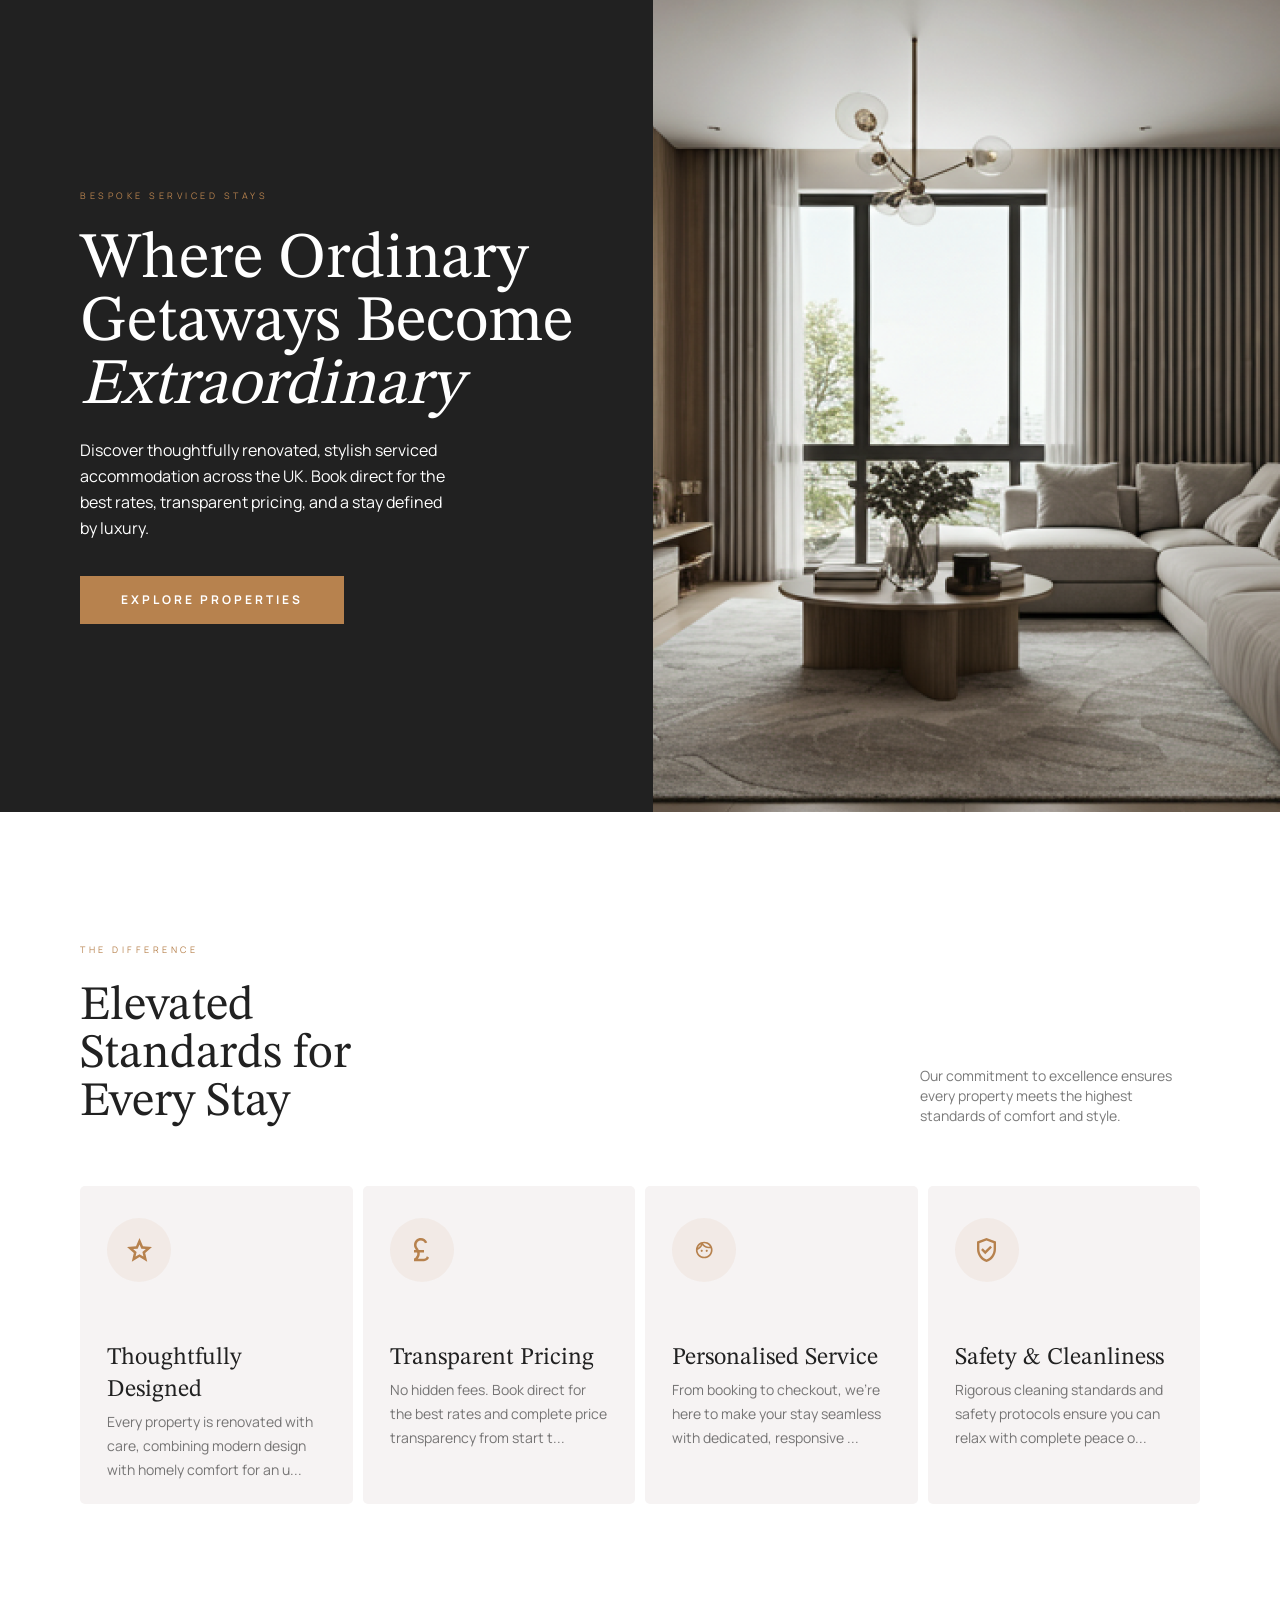
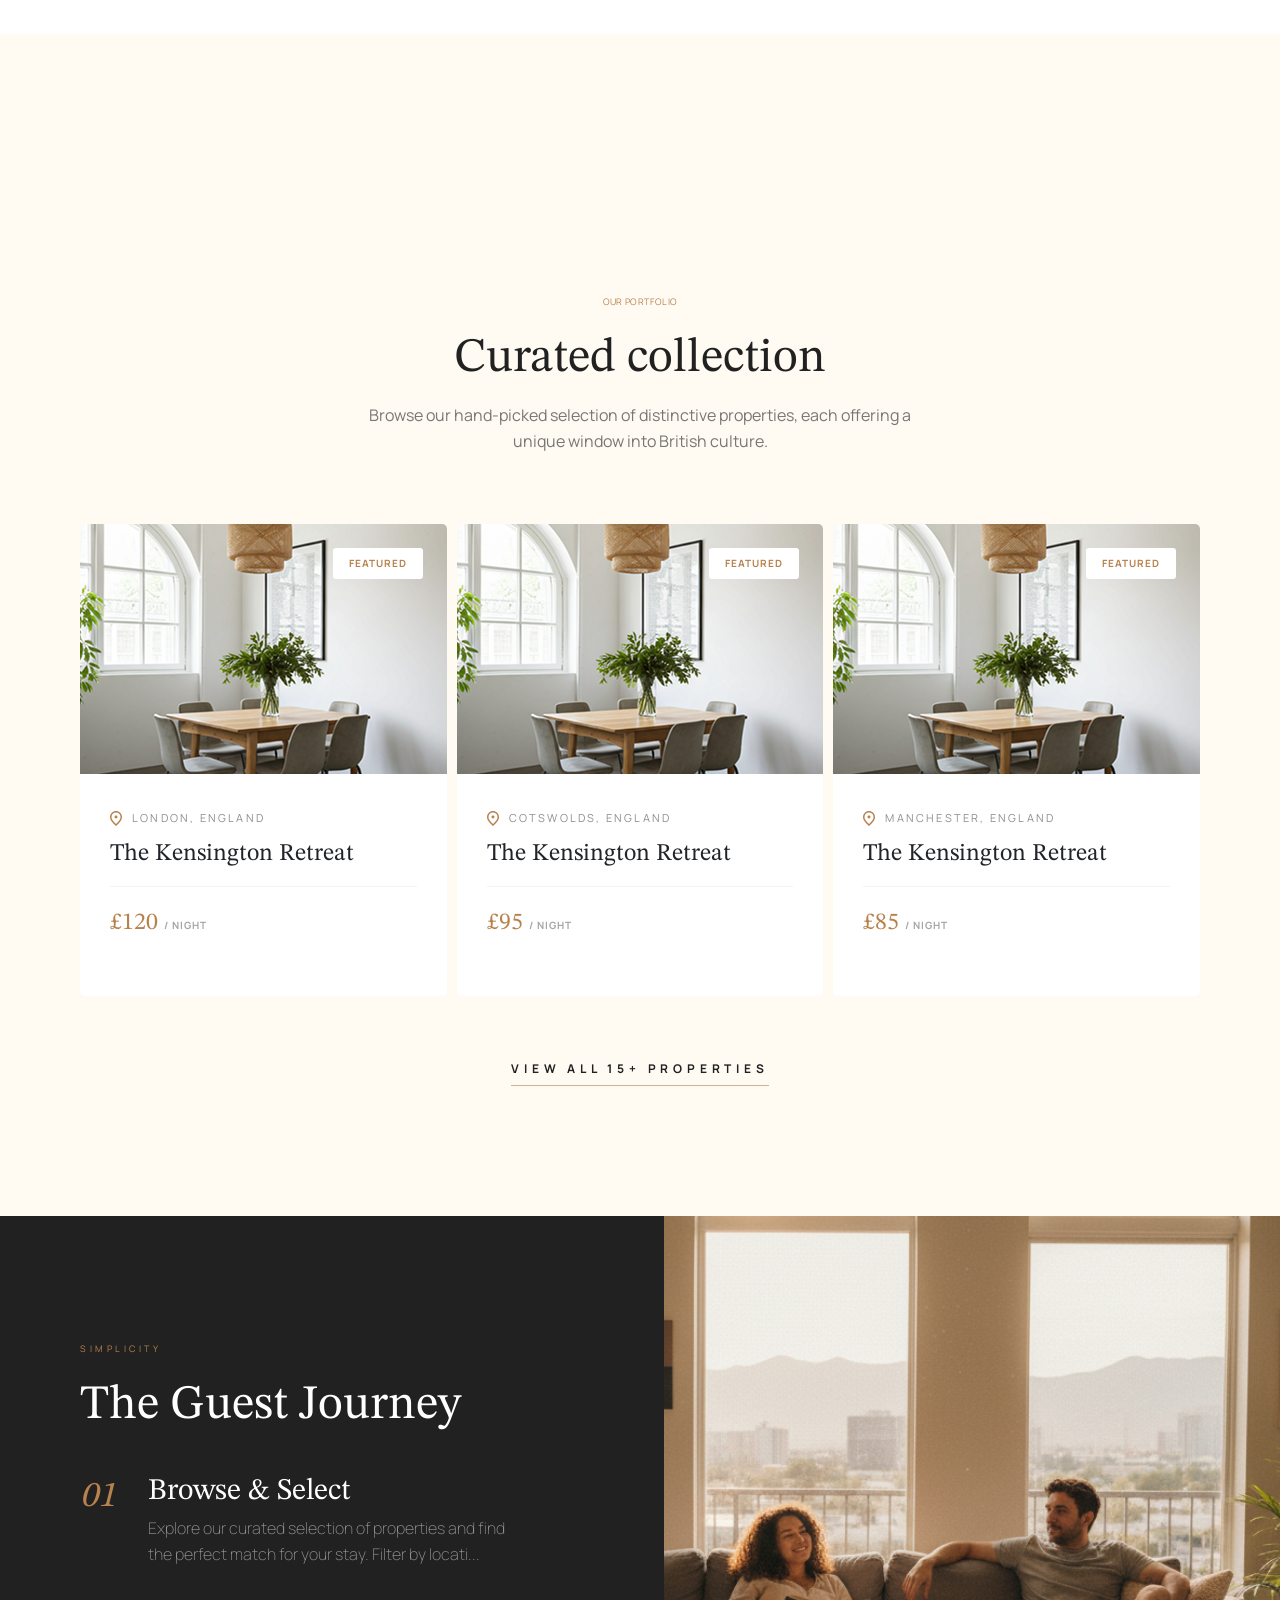
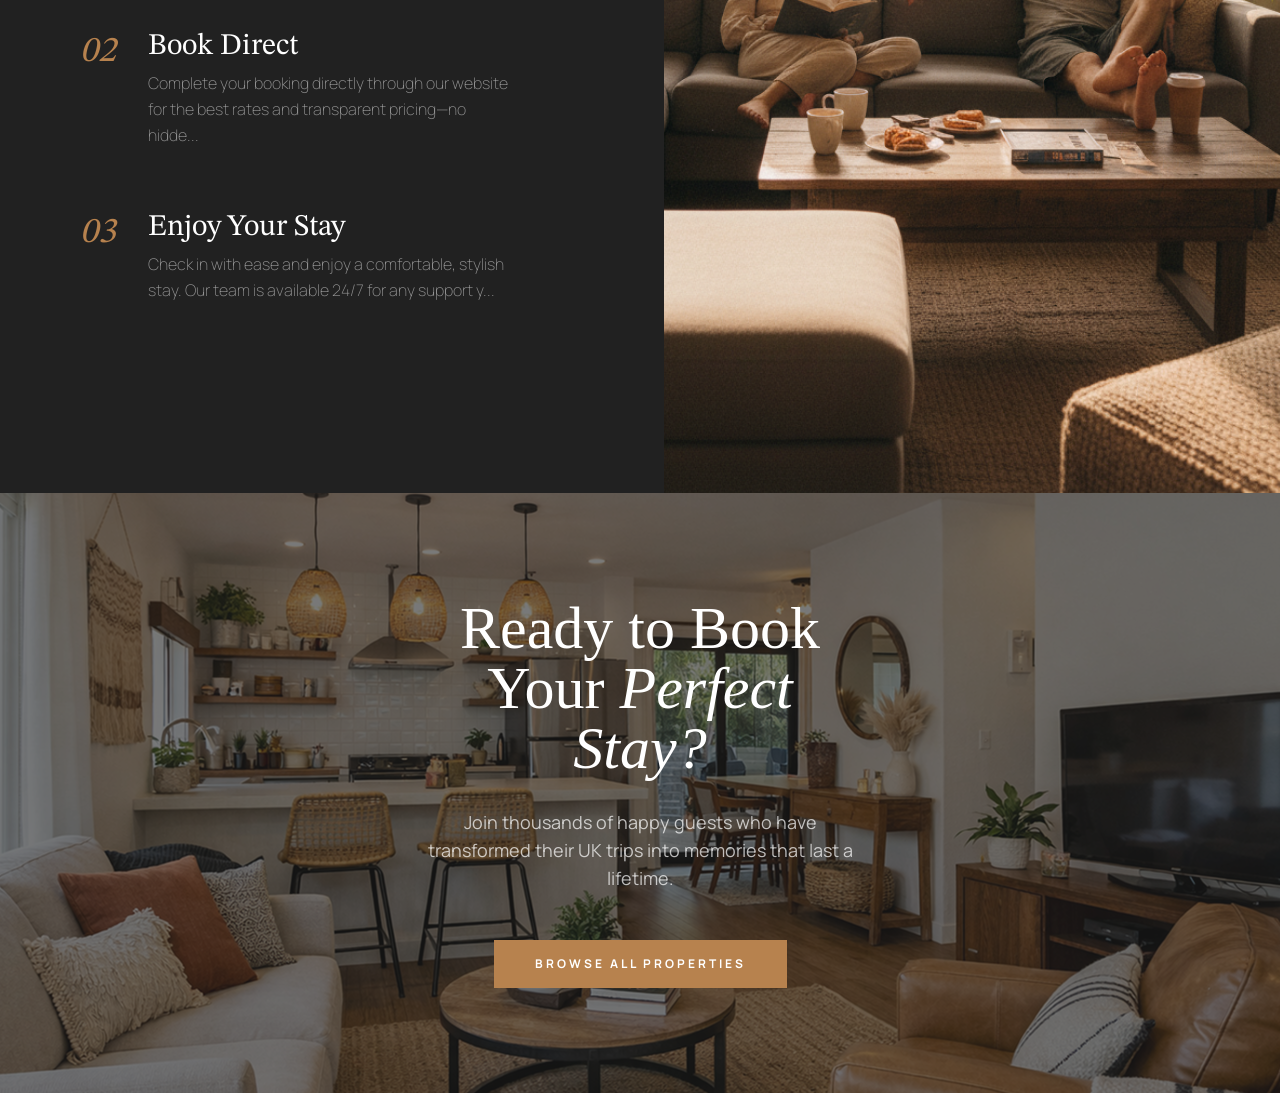
==== commit 893d76ea: "banner , journey etc. section design" ====
--- a/public/index.html
+++ b/public/index.html
@@ -138,7 +138,8 @@
               <div class="card-img">
                 <img src="./assets/images/collection-card-img.png" alt="" class="w-100 h-100 object-fit-cover">
               </div>
-              <div class="card-label px-3 py-2 radius3 overflow-hidden bg-white  position-absolute top-0 end-0 mt-4 me-4">
+              <div
+                class="card-label px-3 py-2 radius3 overflow-hidden bg-white  position-absolute top-0 end-0 mt-4 me-4">
                 <div class="manrope-bold font10 leading15 space1 text-B7824E text-uppercase">
                   Featured
                 </div>
@@ -160,7 +161,148 @@
             </div>
           </div>
         </div>
-      </div>
+        <div class="col-lg-4 collection-cards">
+          <div class="collection-card radius5 overflow-hidden bg-white">
+            <div class="position-relative">
+              <div class="card-img">
+                <img src="./assets/images/collection-card-img.png" alt="" class="w-100 h-100 object-fit-cover">
+              </div>
+              <div
+                class="card-label px-3 py-2 radius3 overflow-hidden bg-white  position-absolute top-0 end-0 mt-4 me-4">
+                <div class="manrope-bold font10 leading15 space1 text-B7824E text-uppercase">
+                  Featured
+                </div>
+              </div>
+            </div>
+            <div class="card-content-wrapper">
+              <div class="d-flex align-items-center mb-2">
+                <div class="location-icon">
+                  <img src="./assets/images/icon/location.svg" alt="">
+                </div>
+                <div class="manrope-reg font11 leading17 space2_2 text-212121 opacity-50 text-uppercase">Cotswolds,
+                  England
+                </div>
+              </div>
+              <div class="stix-wox-reg font24 leading32 mb-3">The Kensington Retreat</div>
+              <div class="stix-wox-reg font24 leading32 text-B7824E dpt-20 dpb-25 border-top border-212121-05">
+                £95 <span class="manrope-bold font10 leading15 space1 text-212121 opacity40 text-uppercase">/
+                  night</span>
+              </div>
+            </div>
+          </div>
+        </div>
+        <div class="col-lg-4 collection-cards">
+          <div class="collection-card radius5 overflow-hidden bg-white">
+            <div class="position-relative">
+              <div class="card-img">
+                <img src="./assets/images/collection-card-img.png" alt="" class="w-100 h-100 object-fit-cover">
+              </div>
+              <div
+                class="card-label px-3 py-2 radius3 overflow-hidden bg-white  position-absolute top-0 end-0 mt-4 me-4">
+                <div class="manrope-bold font10 leading15 space1 text-B7824E text-uppercase">
+                  Featured
+                </div>
+              </div>
+            </div>
+            <div class="card-content-wrapper">
+              <div class="d-flex align-items-center mb-2">
+                <div class="location-icon">
+                  <img src="./assets/images/icon/location.svg" alt="">
+                </div>
+                <div class="manrope-reg font11 leading17 space2_2 text-212121 opacity-50 text-uppercase">Manchester,
+                  England
+                </div>
+              </div>
+              <div class="stix-wox-reg font24 leading32 mb-3">The Kensington Retreat</div>
+              <div class="stix-wox-reg font24 leading32 text-B7824E dpt-20 dpb-25 border-top border-212121-05">
+                £85 <span class="manrope-bold font10 leading15 space1 text-212121 opacity40 text-uppercase">/
+                  night</span>
+              </div>
+            </div>
+          </div>
+        </div>
+      </div>
+      <div class="d-flex justify-content-center dmt-65">
+        <a href="#"
+          class="view-all-btn manrope-bold font12 leading16 space4_8 text-212121 text-uppercase border-B7824E-60 text-decoration-none pb-2">View
+          All 15+ Properties</a>
+      </div>
+    </div>
+  </section>
+
+  <!-- guest-journy-section -->
+  <section class="guest-journy-section bg-212121">
+    <div class="container pe-lg-0">
+      <div class="row align-items-center">
+        <div class="col-lg-5">
+          <div class="manrope-reg font9 leading17 space3_5 text-uppercase text-B7824E mb-4">
+            Simplicity
+          </div>
+          <div class="stix-wox-reg font48 leading48 text-white dmb-24">
+            The Guest Journey
+          </div>
+          <div class="jouney-content-wrapper pt-5">
+            <div class="jouney-content d-flex align-items-start dmb-65">
+              <div class="stix-wox-reg fst-italic font36 leading40 text-B7824E">
+                01
+              </div>
+              <div>
+                <div class="stix-wox-reg font30 leading28 text-white dmb-10">Browse & Select</div>
+                <div class="manrope-light font16 leading26 text-white opacity-50 col-lg-10 truncate"
+                  data-max-length="120">Explore our curated
+                  selection of properties and find the perfect match for your stay. Filter by location, dates, and
+                  amenities.</div>
+              </div>
+            </div>
+            <div class="jouney-content d-flex align-items-start dmb-65">
+              <div class="stix-wox-reg fst-italic font36 leading40 text-B7824E">
+                02
+              </div>
+              <div>
+                <div class="stix-wox-reg font30 leading28 text-white dmb-10">Book Direct</div>
+                <div class="manrope-light font16 leading26 text-white opacity-50 col-lg-10 truncate"
+                  data-max-length="120">Complete your booking directly through our website for the best rates and
+                  transparent pricing—no hidden fees or surprises.</div>
+              </div>
+            </div>
+            <div class="jouney-content d-flex align-items-start dmb-65">
+              <div class="stix-wox-reg fst-italic font36 leading40 text-B7824E">
+                03
+              </div>
+              <div>
+                <div class="stix-wox-reg font30 leading28 text-white dmb-10">Enjoy Your Stay</div>
+                <div class="manrope-light font16 leading26 text-white opacity-50 col-lg-10 truncate"
+                  data-max-length="120">Check in with ease and enjoy a comfortable, stylish stay. Our team is available
+                  24/7 for any support you need.</div>
+              </div>
+            </div>
+          </div>
+        </div>
+        <div class="col-lg-7">
+          <div class="journey-img">
+            <img src="./assets/images/journey-image.png" alt="" class="w-100 h-100 object-fit-cover">
+          </div>
+        </div>
+      </div>
+  </section>
+
+  <!-- banner-section -->
+  <section class="banner-section position-relative">
+    <div class="banner-img position-relative">
+      <img src="./assets/images/banner-image.png" alt="" class="w-100 h-100 object-fit-cover">
+      <div class="position-absolute top-0 start-0 w-100 h-100 bg-212121 opacity60"></div>
+    </div>
+    <div class="container">
+     <div class="d-flex flex-column align-items-center justify-content-center position-absolute top-left-center text-center">
+       <div class="play-reg font60 leading60 text-white dmb-30 col-lg-8">Ready to Book Your <span class="fst-italic">Perfect
+          Stay?</span></div>
+      <div class="manrope-reg font18 leading28 text-white opacity70 col-lg-8 mb-5">Join thousands of happy guests who have
+        transformed their UK trips into memories that last a lifetime.</div>
+      <a class="btnA bg-B7824E-btn manrope-bold font12 leading16 space3 text-uppercase d-inline-flex justify-content-center align-items-center text-decoration-none transition"
+        href="#">
+        Browse All Properties
+      </a>
+     </div>
     </div>
   </section>
 
--- a/public/assets/css/main.css
+++ b/public/assets/css/main.css
@@ -1,35 +1,35 @@
 @charset "UTF-8";
-/*******************************************************************************
-******************************* COLOUR VARIABLES *******************************
+/*******************************************************************************
+******************************* COLOUR VARIABLES *******************************
 *******************************************************************************/
-/*******************************************************************************
-******************************* FONTS VARIABLES *******************************
+/*******************************************************************************
+******************************* FONTS VARIABLES *******************************
 *******************************************************************************/
-/*******************************************************************************
-******************************* LINE HEIGHT *******************************
+/*******************************************************************************
+******************************* LINE HEIGHT *******************************
 *******************************************************************************/
-/*******************************************************************************
-******************************* LETTER SPACING *******************************
+/*******************************************************************************
+******************************* LETTER SPACING *******************************
 *******************************************************************************/
-/*******************************************************************************
-******************************* OPACITY *******************************
+/*******************************************************************************
+******************************* OPACITY *******************************
 *******************************************************************************/
-/*******************************************************************************
-******************************* BORDER RADIUS *******************************
+/*******************************************************************************
+******************************* BORDER RADIUS *******************************
 *******************************************************************************/
-/*******************************************************************************
-******************************* ANIMATION VARIABLES ****************************
+/*******************************************************************************
+******************************* ANIMATION VARIABLES ****************************
 *******************************************************************************/
 /*!
-   * Bootstrap  v5.3.1 (https://getbootstrap.com/)
-   * Copyright 2011-2023 The Bootstrap Authors
-   * Licensed under MIT (https://github.com/twbs/bootstrap/blob/main/LICENSE)
-   */
-@import url(../../node_modules/select2/dist/css/select2.min.css);
-@import url(../../node_modules/animate.css/animate.min.css);
-@import url(@fancyapps/ui/dist/fancybox.css);
+ * Bootstrap  v5.3.1 (https://getbootstrap.com/)
+ * Copyright 2011-2023 The Bootstrap Authors
+ * Licensed under MIT (https://github.com/twbs/bootstrap/blob/main/LICENSE)
+ */
+@import '../../node_modules/select2/dist/css/select2.min.css';
+@import '../../node_modules/animate.css/animate.min.css';
+@import "@fancyapps/ui/dist/fancybox.css";
 :root,
-[data-bs-theme="light"] {
+[data-bs-theme=light] {
   --bs-blue: #0d6efd;
   --bs-indigo: #6610f2;
   --bs-purple: #6f42c1;
@@ -145,9 +145,10 @@
   --bs-form-valid-color: #198754;
   --bs-form-valid-border-color: #198754;
   --bs-form-invalid-color: #dc3545;
-  --bs-form-invalid-border-color: #dc3545; }
-
-[data-bs-theme="dark"] {
+  --bs-form-invalid-border-color: #dc3545;
+}
+
+[data-bs-theme=dark] {
   color-scheme: dark;
   --bs-body-color: #dee2e6;
   --bs-body-color-rgb: 222, 226, 230;
@@ -198,16 +199,20 @@
   --bs-form-valid-color: #75b798;
   --bs-form-valid-border-color: #75b798;
   --bs-form-invalid-color: #ea868f;
-  --bs-form-invalid-border-color: #ea868f; }
+  --bs-form-invalid-border-color: #ea868f;
+}
 
 *,
 *::before,
 *::after {
-  box-sizing: border-box; }
+  box-sizing: border-box;
+}
 
 @media (prefers-reduced-motion: no-preference) {
   :root {
-    scroll-behavior: smooth; } }
+    scroll-behavior: smooth;
+  }
+}
 
 body {
   margin: 0;
@@ -219,181 +224,228 @@
   text-align: var(--bs-body-text-align);
   background-color: var(--bs-body-bg);
   -webkit-text-size-adjust: 100%;
-  -webkit-tap-highlight-color: rgba(0, 0, 0, 0); }
+  -webkit-tap-highlight-color: rgba(0, 0, 0, 0);
+}
 
 hr {
   margin: 1rem 0;
   color: inherit;
   border: 0;
   border-top: var(--bs-border-width) solid;
-  opacity: 0.25; }
-
-h1, .h1, h2, .h2, h3, .h3, h4, .h4, h5, .h5, h6, .h6 {
+  opacity: 0.25;
+}
+
+h6, .h6, h5, .h5, h4, .h4, h3, .h3, h2, .h2, h1, .h1 {
   margin-top: 0;
   margin-bottom: 0.5rem;
   font-weight: 500;
   line-height: 1.2;
-  color: var(--bs-heading-color); }
+  color: var(--bs-heading-color);
+}
 
 h1, .h1 {
-  font-size: calc(1.375rem + 1.5vw); }
-  @media (min-width: 1200px) {
-    h1, .h1 {
-      font-size: 2.5rem; } }
+  font-size: calc(1.375rem + 1.5vw);
+}
+@media (min-width: 1200px) {
+  h1, .h1 {
+    font-size: 2.5rem;
+  }
+}
 
 h2, .h2 {
-  font-size: calc(1.325rem + 0.9vw); }
-  @media (min-width: 1200px) {
-    h2, .h2 {
-      font-size: 2rem; } }
+  font-size: calc(1.325rem + 0.9vw);
+}
+@media (min-width: 1200px) {
+  h2, .h2 {
+    font-size: 2rem;
+  }
+}
 
 h3, .h3 {
-  font-size: calc(1.3rem + 0.6vw); }
-  @media (min-width: 1200px) {
-    h3, .h3 {
-      font-size: 1.75rem; } }
+  font-size: calc(1.3rem + 0.6vw);
+}
+@media (min-width: 1200px) {
+  h3, .h3 {
+    font-size: 1.75rem;
+  }
+}
 
 h4, .h4 {
-  font-size: calc(1.275rem + 0.3vw); }
-  @media (min-width: 1200px) {
-    h4, .h4 {
-      font-size: 1.5rem; } }
+  font-size: calc(1.275rem + 0.3vw);
+}
+@media (min-width: 1200px) {
+  h4, .h4 {
+    font-size: 1.5rem;
+  }
+}
 
 h5, .h5 {
-  font-size: 1.25rem; }
+  font-size: 1.25rem;
+}
 
 h6, .h6 {
-  font-size: 1rem; }
+  font-size: 1rem;
+}
 
 p {
   margin-top: 0;
-  margin-bottom: 1rem; }
+  margin-bottom: 1rem;
+}
 
 abbr[title] {
   text-decoration: underline dotted;
   cursor: help;
-  text-decoration-skip-ink: none; }
+  text-decoration-skip-ink: none;
+}
 
 address {
   margin-bottom: 1rem;
   font-style: normal;
-  line-height: inherit; }
+  line-height: inherit;
+}
 
 ol,
 ul {
-  padding-left: 2rem; }
+  padding-left: 2rem;
+}
 
 ol,
 ul,
 dl {
   margin-top: 0;
-  margin-bottom: 1rem; }
+  margin-bottom: 1rem;
+}
 
 ol ol,
 ul ul,
 ol ul,
 ul ol {
-  margin-bottom: 0; }
+  margin-bottom: 0;
+}
 
 dt {
-  font-weight: 700; }
+  font-weight: 700;
+}
 
 dd {
-  margin-bottom: .5rem;
-  margin-left: 0; }
+  margin-bottom: 0.5rem;
+  margin-left: 0;
+}
 
 blockquote {
-  margin: 0 0 1rem; }
+  margin: 0 0 1rem;
+}
 
 b,
 strong {
-  font-weight: bolder; }
+  font-weight: bolder;
+}
 
 small, .small {
-  font-size: 0.875em; }
+  font-size: 0.875em;
+}
 
 mark, .mark {
   padding: 0.1875em;
-  background-color: var(--bs-highlight-bg); }
+  background-color: var(--bs-highlight-bg);
+}
 
 sub,
 sup {
   position: relative;
   font-size: 0.75em;
   line-height: 0;
-  vertical-align: baseline; }
+  vertical-align: baseline;
+}
 
 sub {
-  bottom: -.25em; }
+  bottom: -0.25em;
+}
 
 sup {
-  top: -.5em; }
+  top: -0.5em;
+}
 
 a {
   color: rgba(var(--bs-link-color-rgb), var(--bs-link-opacity, 1));
-  text-decoration: underline; }
-  a:hover {
-    --bs-link-color-rgb: var(--bs-link-hover-color-rgb); }
+  text-decoration: underline;
+}
+a:hover {
+  --bs-link-color-rgb: var(--bs-link-hover-color-rgb);
+}
 
 a:not([href]):not([class]), a:not([href]):not([class]):hover {
   color: inherit;
-  text-decoration: none; }
+  text-decoration: none;
+}
 
 pre,
 code,
 kbd,
 samp {
   font-family: var(--bs-font-monospace);
-  font-size: 1em; }
+  font-size: 1em;
+}
 
 pre {
   display: block;
   margin-top: 0;
   margin-bottom: 1rem;
   overflow: auto;
-  font-size: 0.875em; }
-  pre code {
-    font-size: inherit;
-    color: inherit;
-    word-break: normal; }
+  font-size: 0.875em;
+}
+pre code {
+  font-size: inherit;
+  color: inherit;
+  word-break: normal;
+}
 
 code {
   font-size: 0.875em;
   color: var(--bs-code-color);
-  word-wrap: break-word; }
-  a > code {
-    color: inherit; }
+  word-wrap: break-word;
+}
+a > code {
+  color: inherit;
+}
 
 kbd {
   padding: 0.1875rem 0.375rem;
   font-size: 0.875em;
   color: var(--bs-body-bg);
   background-color: var(--bs-body-color);
-  border-radius: 0.25rem; }
-  kbd kbd {
-    padding: 0;
-    font-size: 1em; }
+  border-radius: 0.25rem;
+}
+kbd kbd {
+  padding: 0;
+  font-size: 1em;
+}
 
 figure {
-  margin: 0 0 1rem; }
+  margin: 0 0 1rem;
+}
 
 img,
 svg {
-  vertical-align: middle; }
+  vertical-align: middle;
+}
 
 table {
   caption-side: bottom;
-  border-collapse: collapse; }
+  border-collapse: collapse;
+}
 
 caption {
   padding-top: 0.5rem;
   padding-bottom: 0.5rem;
   color: var(--bs-secondary-color);
-  text-align: left; }
+  text-align: left;
+}
 
 th {
   text-align: inherit;
-  text-align: -webkit-match-parent; }
+  text-align: -webkit-match-parent;
+}
 
 thead,
 tbody,
@@ -403,16 +455,20 @@
 th {
   border-color: inherit;
   border-style: solid;
-  border-width: 0; }
+  border-width: 0;
+}
 
 label {
-  display: inline-block; }
+  display: inline-block;
+}
 
 button {
-  border-radius: 0; }
+  border-radius: 0;
+}
 
 button:focus:not(:focus-visible) {
-  outline: 0; }
+  outline: 0;
+}
 
 input,
 button,
@@ -422,46 +478,57 @@
   margin: 0;
   font-family: inherit;
   font-size: inherit;
-  line-height: inherit; }
+  line-height: inherit;
+}
 
 button,
 select {
-  text-transform: none; }
-
-[role="button"] {
-  cursor: pointer; }
+  text-transform: none;
+}
+
+[role=button] {
+  cursor: pointer;
+}
 
 select {
-  word-wrap: normal; }
-  select:disabled {
-    opacity: 1; }
-
-[list]:not([type="date"]):not([type="datetime-local"]):not([type="month"]):not([type="week"]):not([type="time"])::-webkit-calendar-picker-indicator {
-  display: none !important; }
+  word-wrap: normal;
+}
+select:disabled {
+  opacity: 1;
+}
+
+[list]:not([type=date]):not([type=datetime-local]):not([type=month]):not([type=week]):not([type=time])::-webkit-calendar-picker-indicator {
+  display: none !important;
+}
 
 button,
-[type="button"],
-[type="reset"],
-[type="submit"] {
-  -webkit-appearance: button; }
-  button:not(:disabled),
-  [type="button"]:not(:disabled),
-  [type="reset"]:not(:disabled),
-  [type="submit"]:not(:disabled) {
-    cursor: pointer; }
+[type=button],
+[type=reset],
+[type=submit] {
+  -webkit-appearance: button;
+}
+button:not(:disabled),
+[type=button]:not(:disabled),
+[type=reset]:not(:disabled),
+[type=submit]:not(:disabled) {
+  cursor: pointer;
+}
 
 ::-moz-focus-inner {
   padding: 0;
-  border-style: none; }
+  border-style: none;
+}
 
 textarea {
-  resize: vertical; }
+  resize: vertical;
+}
 
 fieldset {
   min-width: 0;
   padding: 0;
   margin: 0;
-  border: 0; }
+  border: 0;
+}
 
 legend {
   float: left;
@@ -469,12 +536,16 @@
   padding: 0;
   margin-bottom: 0.5rem;
   font-size: calc(1.275rem + 0.3vw);
-  line-height: inherit; }
-  @media (min-width: 1200px) {
-    legend {
-      font-size: 1.5rem; } }
-  legend + * {
-    clear: left; }
+  line-height: inherit;
+}
+@media (min-width: 1200px) {
+  legend {
+    font-size: 1.5rem;
+  }
+}
+legend + * {
+  clear: left;
+}
 
 ::-webkit-datetime-edit-fields-wrapper,
 ::-webkit-datetime-edit-text,
@@ -483,14 +554,17 @@
 ::-webkit-datetime-edit-day-field,
 ::-webkit-datetime-edit-month-field,
 ::-webkit-datetime-edit-year-field {
-  padding: 0; }
+  padding: 0;
+}
 
 ::-webkit-inner-spin-button {
-  height: auto; }
-
-[type="search"] {
+  height: auto;
+}
+
+[type=search] {
   -webkit-appearance: textfield;
-  outline-offset: -2px; }
+  outline-offset: -2px;
+}
 
 /* rtl:raw:
 [type="tel"],
@@ -501,117 +575,154 @@
 }
 */
 ::-webkit-search-decoration {
-  -webkit-appearance: none; }
+  -webkit-appearance: none;
+}
 
 ::-webkit-color-swatch-wrapper {
-  padding: 0; }
+  padding: 0;
+}
 
 ::file-selector-button {
   font: inherit;
-  -webkit-appearance: button; }
+  -webkit-appearance: button;
+}
 
 output {
-  display: inline-block; }
+  display: inline-block;
+}
 
 iframe {
-  border: 0; }
+  border: 0;
+}
 
 summary {
   display: list-item;
-  cursor: pointer; }
+  cursor: pointer;
+}
 
 progress {
-  vertical-align: baseline; }
+  vertical-align: baseline;
+}
 
 [hidden] {
-  display: none !important; }
+  display: none !important;
+}
 
 .lead {
   font-size: 1.25rem;
-  font-weight: 300; }
+  font-weight: 300;
+}
 
 .display-1 {
   font-size: calc(1.625rem + 4.5vw);
   font-weight: 300;
-  line-height: 1.2; }
-  @media (min-width: 1200px) {
-    .display-1 {
-      font-size: 5rem; } }
+  line-height: 1.2;
+}
+@media (min-width: 1200px) {
+  .display-1 {
+    font-size: 5rem;
+  }
+}
 
 .display-2 {
   font-size: calc(1.575rem + 3.9vw);
   font-weight: 300;
-  line-height: 1.2; }
-  @media (min-width: 1200px) {
-    .display-2 {
-      font-size: 4.5rem; } }
+  line-height: 1.2;
+}
+@media (min-width: 1200px) {
+  .display-2 {
+    font-size: 4.5rem;
+  }
+}
 
 .display-3 {
   font-size: calc(1.525rem + 3.3vw);
   font-weight: 300;
-  line-height: 1.2; }
-  @media (min-width: 1200px) {
-    .display-3 {
-      font-size: 4rem; } }
+  line-height: 1.2;
+}
+@media (min-width: 1200px) {
+  .display-3 {
+    font-size: 4rem;
+  }
+}
 
 .display-4 {
   font-size: calc(1.475rem + 2.7vw);
   font-weight: 300;
-  line-height: 1.2; }
-  @media (min-width: 1200px) {
-    .display-4 {
-      font-size: 3.5rem; } }
+  line-height: 1.2;
+}
+@media (min-width: 1200px) {
+  .display-4 {
+    font-size: 3.5rem;
+  }
+}
 
 .display-5 {
   font-size: calc(1.425rem + 2.1vw);
   font-weight: 300;
-  line-height: 1.2; }
-  @media (min-width: 1200px) {
-    .display-5 {
-      font-size: 3rem; } }
+  line-height: 1.2;
+}
+@media (min-width: 1200px) {
+  .display-5 {
+    font-size: 3rem;
+  }
+}
 
 .display-6 {
   font-size: calc(1.375rem + 1.5vw);
   font-weight: 300;
-  line-height: 1.2; }
-  @media (min-width: 1200px) {
-    .display-6 {
-      font-size: 2.5rem; } }
+  line-height: 1.2;
+}
+@media (min-width: 1200px) {
+  .display-6 {
+    font-size: 2.5rem;
+  }
+}
 
 .list-unstyled {
   padding-left: 0;
-  list-style: none; }
+  list-style: none;
+}
 
 .list-inline {
   padding-left: 0;
-  list-style: none; }
+  list-style: none;
+}
 
 .list-inline-item {
-  display: inline-block; }
-  .list-inline-item:not(:last-child) {
-    margin-right: 0.5rem; }
+  display: inline-block;
+}
+.list-inline-item:not(:last-child) {
+  margin-right: 0.5rem;
+}
 
 .initialism {
   font-size: 0.875em;
-  text-transform: uppercase; }
+  text-transform: uppercase;
+}
 
 .blockquote {
   margin-bottom: 1rem;
-  font-size: 1.25rem; }
-  .blockquote > :last-child {
-    margin-bottom: 0; }
+  font-size: 1.25rem;
+}
+.blockquote > :last-child {
+  margin-bottom: 0;
+}
 
 .blockquote-footer {
   margin-top: -1rem;
   margin-bottom: 1rem;
   font-size: 0.875em;
-  color: #6c757d; }
-  .blockquote-footer::before {
-    content: "\2014\00A0"; }
+  color: #6c757d;
+}
+.blockquote-footer::before {
+  content: "— ";
+}
 
 .img-fluid {
   max-width: 100%;
-  height: auto; }
+  height: auto;
+}
 
 .img-thumbnail {
   padding: 0.25rem;
@@ -619,61 +730,72 @@
   border: var(--bs-border-width) solid var(--bs-border-color);
   border-radius: var(--bs-border-radius);
   max-width: 100%;
-  height: auto; }
+  height: auto;
+}
 
 .figure {
-  display: inline-block; }
+  display: inline-block;
+}
 
 .figure-img {
   margin-bottom: 0.5rem;
-  line-height: 1; }
+  line-height: 1;
+}
 
 .figure-caption {
   font-size: 0.875em;
-  color: var(--bs-secondary-color); }
+  color: var(--bs-secondary-color);
+}
 
 .container,
 .container-fluid,
-.container-sm,
+.container-xxl,
+.container-xl,
+.container-lg,
 .container-md,
-.container-lg,
-.container-xl,
-.container-xxl {
+.container-sm {
   --bs-gutter-x: 1.5rem;
   --bs-gutter-y: 0;
   width: 100%;
-  padding-right: calc(var(--bs-gutter-x) * .5);
-  padding-left: calc(var(--bs-gutter-x) * .5);
+  padding-right: calc(var(--bs-gutter-x) * 0.5);
+  padding-left: calc(var(--bs-gutter-x) * 0.5);
   margin-right: auto;
-  margin-left: auto; }
+  margin-left: auto;
+}
 
 @media (min-width: 576px) {
-  .container, .container-sm {
-    max-width: 540px; } }
-
+  .container-sm, .container {
+    max-width: 540px;
+  }
+}
 @media (min-width: 768px) {
-  .container, .container-sm, .container-md {
-    max-width: 720px; } }
-
+  .container-md, .container-sm, .container {
+    max-width: 720px;
+  }
+}
 @media (min-width: 992px) {
-  .container, .container-sm, .container-md, .container-lg {
-    max-width: 960px; } }
-
+  .container-lg, .container-md, .container-sm, .container {
+    max-width: 960px;
+  }
+}
 @media (min-width: 1200px) {
-  .container, .container-sm, .container-md, .container-lg, .container-xl {
-    max-width: 1140px; } }
-
+  .container-xl, .container-lg, .container-md, .container-sm, .container {
+    max-width: 1140px;
+  }
+}
 @media (min-width: 1400px) {
-  .container, .container-sm, .container-md, .container-lg, .container-xl, .container-xxl {
-    max-width: 1320px; } }
-
+  .container-xxl, .container-xl, .container-lg, .container-md, .container-sm, .container {
+    max-width: 1320px;
+  }
+}
 :root {
   --bs-breakpoint-xs: 0;
   --bs-breakpoint-sm: 576px;
   --bs-breakpoint-md: 768px;
   --bs-breakpoint-lg: 992px;
   --bs-breakpoint-xl: 1200px;
-  --bs-breakpoint-xxl: 1400px; }
+  --bs-breakpoint-xxl: 1400px;
+}
 
 .row {
   --bs-gutter-x: 1.5rem;
@@ -681,800 +803,1071 @@
   display: flex;
   flex-wrap: wrap;
   margin-top: calc(-1 * var(--bs-gutter-y));
-  margin-right: calc(-.5 * var(--bs-gutter-x));
-  margin-left: calc(-.5 * var(--bs-gutter-x)); }
-  .row > * {
-    flex-shrink: 0;
-    width: 100%;
-    max-width: 100%;
-    padding-right: calc(var(--bs-gutter-x) * .5);
-    padding-left: calc(var(--bs-gutter-x) * .5);
-    margin-top: var(--bs-gutter-y); }
+  margin-right: calc(-0.5 * var(--bs-gutter-x));
+  margin-left: calc(-0.5 * var(--bs-gutter-x));
+}
+.row > * {
+  flex-shrink: 0;
+  width: 100%;
+  max-width: 100%;
+  padding-right: calc(var(--bs-gutter-x) * 0.5);
+  padding-left: calc(var(--bs-gutter-x) * 0.5);
+  margin-top: var(--bs-gutter-y);
+}
 
 .col {
-  flex: 1 0 0%; }
+  flex: 1 0 0%;
+}
 
 .row-cols-auto > * {
   flex: 0 0 auto;
-  width: auto; }
+  width: auto;
+}
 
 .row-cols-1 > * {
   flex: 0 0 auto;
-  width: 100%; }
+  width: 100%;
+}
 
 .row-cols-2 > * {
   flex: 0 0 auto;
-  width: 50%; }
+  width: 50%;
+}
 
 .row-cols-3 > * {
   flex: 0 0 auto;
-  width: 33.33333%; }
+  width: 33.3333333333%;
+}
 
 .row-cols-4 > * {
   flex: 0 0 auto;
-  width: 25%; }
+  width: 25%;
+}
 
 .row-cols-5 > * {
   flex: 0 0 auto;
-  width: 20%; }
+  width: 20%;
+}
 
 .row-cols-6 > * {
   flex: 0 0 auto;
-  width: 16.66667%; }
+  width: 16.6666666667%;
+}
 
 .col-auto {
   flex: 0 0 auto;
-  width: auto; }
+  width: auto;
+}
 
 .col-1 {
   flex: 0 0 auto;
-  width: 8.33333%; }
+  width: 8.33333333%;
+}
 
 .col-2 {
   flex: 0 0 auto;
-  width: 16.66667%; }
+  width: 16.66666667%;
+}
 
 .col-3 {
   flex: 0 0 auto;
-  width: 25%; }
+  width: 25%;
+}
 
 .col-4 {
   flex: 0 0 auto;
-  width: 33.33333%; }
+  width: 33.33333333%;
+}
 
 .col-5 {
   flex: 0 0 auto;
-  width: 41.66667%; }
+  width: 41.66666667%;
+}
 
 .col-6 {
   flex: 0 0 auto;
-  width: 50%; }
+  width: 50%;
+}
 
 .col-7 {
   flex: 0 0 auto;
-  width: 58.33333%; }
+  width: 58.33333333%;
+}
 
 .col-8 {
   flex: 0 0 auto;
-  width: 66.66667%; }
+  width: 66.66666667%;
+}
 
 .col-9 {
   flex: 0 0 auto;
-  width: 75%; }
+  width: 75%;
+}
 
 .col-10 {
   flex: 0 0 auto;
-  width: 83.33333%; }
+  width: 83.33333333%;
+}
 
 .col-11 {
   flex: 0 0 auto;
-  width: 91.66667%; }
+  width: 91.66666667%;
+}
 
 .col-12 {
   flex: 0 0 auto;
-  width: 100%; }
+  width: 100%;
+}
 
 .offset-1 {
-  margin-left: 8.33333%; }
+  margin-left: 8.33333333%;
+}
 
 .offset-2 {
-  margin-left: 16.66667%; }
+  margin-left: 16.66666667%;
+}
 
 .offset-3 {
-  margin-left: 25%; }
+  margin-left: 25%;
+}
 
 .offset-4 {
-  margin-left: 33.33333%; }
+  margin-left: 33.33333333%;
+}
 
 .offset-5 {
-  margin-left: 41.66667%; }
+  margin-left: 41.66666667%;
+}
 
 .offset-6 {
-  margin-left: 50%; }
+  margin-left: 50%;
+}
 
 .offset-7 {
-  margin-left: 58.33333%; }
+  margin-left: 58.33333333%;
+}
 
 .offset-8 {
-  margin-left: 66.66667%; }
+  margin-left: 66.66666667%;
+}
 
 .offset-9 {
-  margin-left: 75%; }
+  margin-left: 75%;
+}
 
 .offset-10 {
-  margin-left: 83.33333%; }
+  margin-left: 83.33333333%;
+}
 
 .offset-11 {
-  margin-left: 91.66667%; }
+  margin-left: 91.66666667%;
+}
 
 .g-0,
 .gx-0 {
-  --bs-gutter-x: 0; }
+  --bs-gutter-x: 0;
+}
 
 .g-0,
 .gy-0 {
-  --bs-gutter-y: 0; }
+  --bs-gutter-y: 0;
+}
 
 .g-1,
 .gx-1 {
-  --bs-gutter-x: 0.25rem; }
+  --bs-gutter-x: 0.25rem;
+}
 
 .g-1,
 .gy-1 {
-  --bs-gutter-y: 0.25rem; }
+  --bs-gutter-y: 0.25rem;
+}
 
 .g-2,
 .gx-2 {
-  --bs-gutter-x: 0.5rem; }
+  --bs-gutter-x: 0.5rem;
+}
 
 .g-2,
 .gy-2 {
-  --bs-gutter-y: 0.5rem; }
+  --bs-gutter-y: 0.5rem;
+}
 
 .g-3,
 .gx-3 {
-  --bs-gutter-x: 1rem; }
+  --bs-gutter-x: 1rem;
+}
 
 .g-3,
 .gy-3 {
-  --bs-gutter-y: 1rem; }
+  --bs-gutter-y: 1rem;
+}
 
 .g-4,
 .gx-4 {
-  --bs-gutter-x: 1.5rem; }
+  --bs-gutter-x: 1.5rem;
+}
 
 .g-4,
 .gy-4 {
-  --bs-gutter-y: 1.5rem; }
+  --bs-gutter-y: 1.5rem;
+}
 
 .g-5,
 .gx-5 {
-  --bs-gutter-x: 3rem; }
+  --bs-gutter-x: 3rem;
+}
 
 .g-5,
 .gy-5 {
-  --bs-gutter-y: 3rem; }
+  --bs-gutter-y: 3rem;
+}
 
 @media (min-width: 576px) {
   .col-sm {
-    flex: 1 0 0%; }
+    flex: 1 0 0%;
+  }
   .row-cols-sm-auto > * {
     flex: 0 0 auto;
-    width: auto; }
+    width: auto;
+  }
   .row-cols-sm-1 > * {
     flex: 0 0 auto;
-    width: 100%; }
+    width: 100%;
+  }
   .row-cols-sm-2 > * {
     flex: 0 0 auto;
-    width: 50%; }
+    width: 50%;
+  }
   .row-cols-sm-3 > * {
     flex: 0 0 auto;
-    width: 33.33333%; }
+    width: 33.3333333333%;
+  }
   .row-cols-sm-4 > * {
     flex: 0 0 auto;
-    width: 25%; }
+    width: 25%;
+  }
   .row-cols-sm-5 > * {
     flex: 0 0 auto;
-    width: 20%; }
+    width: 20%;
+  }
   .row-cols-sm-6 > * {
     flex: 0 0 auto;
-    width: 16.66667%; }
+    width: 16.6666666667%;
+  }
   .col-sm-auto {
     flex: 0 0 auto;
-    width: auto; }
+    width: auto;
+  }
   .col-sm-1 {
     flex: 0 0 auto;
-    width: 8.33333%; }
+    width: 8.33333333%;
+  }
   .col-sm-2 {
     flex: 0 0 auto;
-    width: 16.66667%; }
+    width: 16.66666667%;
+  }
   .col-sm-3 {
     flex: 0 0 auto;
-    width: 25%; }
+    width: 25%;
+  }
   .col-sm-4 {
     flex: 0 0 auto;
-    width: 33.33333%; }
+    width: 33.33333333%;
+  }
   .col-sm-5 {
     flex: 0 0 auto;
-    width: 41.66667%; }
+    width: 41.66666667%;
+  }
   .col-sm-6 {
     flex: 0 0 auto;
-    width: 50%; }
+    width: 50%;
+  }
   .col-sm-7 {
     flex: 0 0 auto;
-    width: 58.33333%; }
+    width: 58.33333333%;
+  }
   .col-sm-8 {
     flex: 0 0 auto;
-    width: 66.66667%; }
+    width: 66.66666667%;
+  }
   .col-sm-9 {
     flex: 0 0 auto;
-    width: 75%; }
+    width: 75%;
+  }
   .col-sm-10 {
     flex: 0 0 auto;
-    width: 83.33333%; }
+    width: 83.33333333%;
+  }
   .col-sm-11 {
     flex: 0 0 auto;
-    width: 91.66667%; }
+    width: 91.66666667%;
+  }
   .col-sm-12 {
     flex: 0 0 auto;
-    width: 100%; }
+    width: 100%;
+  }
   .offset-sm-0 {
-    margin-left: 0; }
+    margin-left: 0;
+  }
   .offset-sm-1 {
-    margin-left: 8.33333%; }
+    margin-left: 8.33333333%;
+  }
   .offset-sm-2 {
-    margin-left: 16.66667%; }
+    margin-left: 16.66666667%;
+  }
   .offset-sm-3 {
-    margin-left: 25%; }
+    margin-left: 25%;
+  }
   .offset-sm-4 {
-    margin-left: 33.33333%; }
+    margin-left: 33.33333333%;
+  }
   .offset-sm-5 {
-    margin-left: 41.66667%; }
+    margin-left: 41.66666667%;
+  }
   .offset-sm-6 {
-    margin-left: 50%; }
+    margin-left: 50%;
+  }
   .offset-sm-7 {
-    margin-left: 58.33333%; }
+    margin-left: 58.33333333%;
+  }
   .offset-sm-8 {
-    margin-left: 66.66667%; }
+    margin-left: 66.66666667%;
+  }
   .offset-sm-9 {
-    margin-left: 75%; }
+    margin-left: 75%;
+  }
   .offset-sm-10 {
-    margin-left: 83.33333%; }
+    margin-left: 83.33333333%;
+  }
   .offset-sm-11 {
-    margin-left: 91.66667%; }
+    margin-left: 91.66666667%;
+  }
   .g-sm-0,
   .gx-sm-0 {
-    --bs-gutter-x: 0; }
+    --bs-gutter-x: 0;
+  }
   .g-sm-0,
   .gy-sm-0 {
-    --bs-gutter-y: 0; }
+    --bs-gutter-y: 0;
+  }
   .g-sm-1,
   .gx-sm-1 {
-    --bs-gutter-x: 0.25rem; }
+    --bs-gutter-x: 0.25rem;
+  }
   .g-sm-1,
   .gy-sm-1 {
-    --bs-gutter-y: 0.25rem; }
+    --bs-gutter-y: 0.25rem;
+  }
   .g-sm-2,
   .gx-sm-2 {
-    --bs-gutter-x: 0.5rem; }
+    --bs-gutter-x: 0.5rem;
+  }
   .g-sm-2,
   .gy-sm-2 {
-    --bs-gutter-y: 0.5rem; }
+    --bs-gutter-y: 0.5rem;
+  }
   .g-sm-3,
   .gx-sm-3 {
-    --bs-gutter-x: 1rem; }
+    --bs-gutter-x: 1rem;
+  }
   .g-sm-3,
   .gy-sm-3 {
-    --bs-gutter-y: 1rem; }
+    --bs-gutter-y: 1rem;
+  }
   .g-sm-4,
   .gx-sm-4 {
-    --bs-gutter-x: 1.5rem; }
+    --bs-gutter-x: 1.5rem;
+  }
   .g-sm-4,
   .gy-sm-4 {
-    --bs-gutter-y: 1.5rem; }
+    --bs-gutter-y: 1.5rem;
+  }
   .g-sm-5,
   .gx-sm-5 {
-    --bs-gutter-x: 3rem; }
+    --bs-gutter-x: 3rem;
+  }
   .g-sm-5,
   .gy-sm-5 {
-    --bs-gutter-y: 3rem; } }
-
+    --bs-gutter-y: 3rem;
+  }
+}
 @media (min-width: 768px) {
   .col-md {
-    flex: 1 0 0%; }
+    flex: 1 0 0%;
+  }
   .row-cols-md-auto > * {
     flex: 0 0 auto;
-    width: auto; }
+    width: auto;
+  }
   .row-cols-md-1 > * {
     flex: 0 0 auto;
-    width: 100%; }
+    width: 100%;
+  }
   .row-cols-md-2 > * {
     flex: 0 0 auto;
-    width: 50%; }
+    width: 50%;
+  }
   .row-cols-md-3 > * {
     flex: 0 0 auto;
-    width: 33.33333%; }
+    width: 33.3333333333%;
+  }
   .row-cols-md-4 > * {
     flex: 0 0 auto;
-    width: 25%; }
+    width: 25%;
+  }
   .row-cols-md-5 > * {
     flex: 0 0 auto;
-    width: 20%; }
+    width: 20%;
+  }
   .row-cols-md-6 > * {
     flex: 0 0 auto;
-    width: 16.66667%; }
+    width: 16.6666666667%;
+  }
   .col-md-auto {
     flex: 0 0 auto;
-    width: auto; }
+    width: auto;
+  }
   .col-md-1 {
     flex: 0 0 auto;
-    width: 8.33333%; }
+    width: 8.33333333%;
+  }
   .col-md-2 {
     flex: 0 0 auto;
-    width: 16.66667%; }
+    width: 16.66666667%;
+  }
   .col-md-3 {
     flex: 0 0 auto;
-    width: 25%; }
+    width: 25%;
+  }
   .col-md-4 {
     flex: 0 0 auto;
-    width: 33.33333%; }
+    width: 33.33333333%;
+  }
   .col-md-5 {
     flex: 0 0 auto;
-    width: 41.66667%; }
+    width: 41.66666667%;
+  }
   .col-md-6 {
     flex: 0 0 auto;
-    width: 50%; }
+    width: 50%;
+  }
   .col-md-7 {
     flex: 0 0 auto;
-    width: 58.33333%; }
+    width: 58.33333333%;
+  }
   .col-md-8 {
     flex: 0 0 auto;
-    width: 66.66667%; }
+    width: 66.66666667%;
+  }
   .col-md-9 {
     flex: 0 0 auto;
-    width: 75%; }
+    width: 75%;
+  }
   .col-md-10 {
     flex: 0 0 auto;
-    width: 83.33333%; }
+    width: 83.33333333%;
+  }
   .col-md-11 {
     flex: 0 0 auto;
-    width: 91.66667%; }
+    width: 91.66666667%;
+  }
   .col-md-12 {
     flex: 0 0 auto;
-    width: 100%; }
+    width: 100%;
+  }
   .offset-md-0 {
-    margin-left: 0; }
+    margin-left: 0;
+  }
   .offset-md-1 {
-    margin-left: 8.33333%; }
+    margin-left: 8.33333333%;
+  }
   .offset-md-2 {
-    margin-left: 16.66667%; }
+    margin-left: 16.66666667%;
+  }
   .offset-md-3 {
-    margin-left: 25%; }
+    margin-left: 25%;
+  }
   .offset-md-4 {
-    margin-left: 33.33333%; }
+    margin-left: 33.33333333%;
+  }
   .offset-md-5 {
-    margin-left: 41.66667%; }
+    margin-left: 41.66666667%;
+  }
   .offset-md-6 {
-    margin-left: 50%; }
+    margin-left: 50%;
+  }
   .offset-md-7 {
-    margin-left: 58.33333%; }
+    margin-left: 58.33333333%;
+  }
   .offset-md-8 {
-    margin-left: 66.66667%; }
+    margin-left: 66.66666667%;
+  }
   .offset-md-9 {
-    margin-left: 75%; }
+    margin-left: 75%;
+  }
   .offset-md-10 {
-    margin-left: 83.33333%; }
+    margin-left: 83.33333333%;
+  }
   .offset-md-11 {
-    margin-left: 91.66667%; }
+    margin-left: 91.66666667%;
+  }
   .g-md-0,
   .gx-md-0 {
-    --bs-gutter-x: 0; }
+    --bs-gutter-x: 0;
+  }
   .g-md-0,
   .gy-md-0 {
-    --bs-gutter-y: 0; }
+    --bs-gutter-y: 0;
+  }
   .g-md-1,
   .gx-md-1 {
-    --bs-gutter-x: 0.25rem; }
+    --bs-gutter-x: 0.25rem;
+  }
   .g-md-1,
   .gy-md-1 {
-    --bs-gutter-y: 0.25rem; }
+    --bs-gutter-y: 0.25rem;
+  }
   .g-md-2,
   .gx-md-2 {
-    --bs-gutter-x: 0.5rem; }
+    --bs-gutter-x: 0.5rem;
+  }
   .g-md-2,
   .gy-md-2 {
-    --bs-gutter-y: 0.5rem; }
+    --bs-gutter-y: 0.5rem;
+  }
   .g-md-3,
   .gx-md-3 {
-    --bs-gutter-x: 1rem; }
+    --bs-gutter-x: 1rem;
+  }
   .g-md-3,
   .gy-md-3 {
-    --bs-gutter-y: 1rem; }
+    --bs-gutter-y: 1rem;
+  }
   .g-md-4,
   .gx-md-4 {
-    --bs-gutter-x: 1.5rem; }
+    --bs-gutter-x: 1.5rem;
+  }
   .g-md-4,
   .gy-md-4 {
-    --bs-gutter-y: 1.5rem; }
+    --bs-gutter-y: 1.5rem;
+  }
   .g-md-5,
   .gx-md-5 {
-    --bs-gutter-x: 3rem; }
+    --bs-gutter-x: 3rem;
+  }
   .g-md-5,
   .gy-md-5 {
-    --bs-gutter-y: 3rem; } }
-
+    --bs-gutter-y: 3rem;
+  }
+}
 @media (min-width: 992px) {
   .col-lg {
-    flex: 1 0 0%; }
+    flex: 1 0 0%;
+  }
   .row-cols-lg-auto > * {
     flex: 0 0 auto;
-    width: auto; }
+    width: auto;
+  }
   .row-cols-lg-1 > * {
     flex: 0 0 auto;
-    width: 100%; }
+    width: 100%;
+  }
   .row-cols-lg-2 > * {
     flex: 0 0 auto;
-    width: 50%; }
+    width: 50%;
+  }
   .row-cols-lg-3 > * {
     flex: 0 0 auto;
-    width: 33.33333%; }
+    width: 33.3333333333%;
+  }
   .row-cols-lg-4 > * {
     flex: 0 0 auto;
-    width: 25%; }
+    width: 25%;
+  }
   .row-cols-lg-5 > * {
     flex: 0 0 auto;
-    width: 20%; }
+    width: 20%;
+  }
   .row-cols-lg-6 > * {
     flex: 0 0 auto;
-    width: 16.66667%; }
+    width: 16.6666666667%;
+  }
   .col-lg-auto {
     flex: 0 0 auto;
-    width: auto; }
+    width: auto;
+  }
   .col-lg-1 {
     flex: 0 0 auto;
-    width: 8.33333%; }
+    width: 8.33333333%;
+  }
   .col-lg-2 {
     flex: 0 0 auto;
-    width: 16.66667%; }
+    width: 16.66666667%;
+  }
   .col-lg-3 {
     flex: 0 0 auto;
-    width: 25%; }
+    width: 25%;
+  }
   .col-lg-4 {
     flex: 0 0 auto;
-    width: 33.33333%; }
+    width: 33.33333333%;
+  }
   .col-lg-5 {
     flex: 0 0 auto;
-    width: 41.66667%; }
+    width: 41.66666667%;
+  }
   .col-lg-6 {
     flex: 0 0 auto;
-    width: 50%; }
+    width: 50%;
+  }
   .col-lg-7 {
     flex: 0 0 auto;
-    width: 58.33333%; }
+    width: 58.33333333%;
+  }
   .col-lg-8 {
     flex: 0 0 auto;
-    width: 66.66667%; }
+    width: 66.66666667%;
+  }
   .col-lg-9 {
     flex: 0 0 auto;
-    width: 75%; }
+    width: 75%;
+  }
   .col-lg-10 {
     flex: 0 0 auto;
-    width: 83.33333%; }
+    width: 83.33333333%;
+  }
   .col-lg-11 {
     flex: 0 0 auto;
-    width: 91.66667%; }
+    width: 91.66666667%;
+  }
   .col-lg-12 {
     flex: 0 0 auto;
-    width: 100%; }
+    width: 100%;
+  }
   .offset-lg-0 {
-    margin-left: 0; }
+    margin-left: 0;
+  }
   .offset-lg-1 {
-    margin-left: 8.33333%; }
+    margin-left: 8.33333333%;
+  }
   .offset-lg-2 {
-    margin-left: 16.66667%; }
+    margin-left: 16.66666667%;
+  }
   .offset-lg-3 {
-    margin-left: 25%; }
+    margin-left: 25%;
+  }
   .offset-lg-4 {
-    margin-left: 33.33333%; }
+    margin-left: 33.33333333%;
+  }
   .offset-lg-5 {
-    margin-left: 41.66667%; }
+    margin-left: 41.66666667%;
+  }
   .offset-lg-6 {
-    margin-left: 50%; }
+    margin-left: 50%;
+  }
   .offset-lg-7 {
-    margin-left: 58.33333%; }
+    margin-left: 58.33333333%;
+  }
   .offset-lg-8 {
-    margin-left: 66.66667%; }
+    margin-left: 66.66666667%;
+  }
   .offset-lg-9 {
-    margin-left: 75%; }
+    margin-left: 75%;
+  }
   .offset-lg-10 {
-    margin-left: 83.33333%; }
+    margin-left: 83.33333333%;
+  }
   .offset-lg-11 {
-    margin-left: 91.66667%; }
+    margin-left: 91.66666667%;
+  }
   .g-lg-0,
   .gx-lg-0 {
-    --bs-gutter-x: 0; }
+    --bs-gutter-x: 0;
+  }
   .g-lg-0,
   .gy-lg-0 {
-    --bs-gutter-y: 0; }
+    --bs-gutter-y: 0;
+  }
   .g-lg-1,
   .gx-lg-1 {
-    --bs-gutter-x: 0.25rem; }
+    --bs-gutter-x: 0.25rem;
+  }
   .g-lg-1,
   .gy-lg-1 {
-    --bs-gutter-y: 0.25rem; }
+    --bs-gutter-y: 0.25rem;
+  }
   .g-lg-2,
   .gx-lg-2 {
-    --bs-gutter-x: 0.5rem; }
+    --bs-gutter-x: 0.5rem;
+  }
   .g-lg-2,
   .gy-lg-2 {
-    --bs-gutter-y: 0.5rem; }
+    --bs-gutter-y: 0.5rem;
+  }
   .g-lg-3,
   .gx-lg-3 {
-    --bs-gutter-x: 1rem; }
+    --bs-gutter-x: 1rem;
+  }
   .g-lg-3,
   .gy-lg-3 {
-    --bs-gutter-y: 1rem; }
+    --bs-gutter-y: 1rem;
+  }
   .g-lg-4,
   .gx-lg-4 {
-    --bs-gutter-x: 1.5rem; }
+    --bs-gutter-x: 1.5rem;
+  }
   .g-lg-4,
   .gy-lg-4 {
-    --bs-gutter-y: 1.5rem; }
+    --bs-gutter-y: 1.5rem;
+  }
   .g-lg-5,
   .gx-lg-5 {
-    --bs-gutter-x: 3rem; }
+    --bs-gutter-x: 3rem;
+  }
   .g-lg-5,
   .gy-lg-5 {
-    --bs-gutter-y: 3rem; } }
-
+    --bs-gutter-y: 3rem;
+  }
+}
 @media (min-width: 1200px) {
   .col-xl {
-    flex: 1 0 0%; }
+    flex: 1 0 0%;
+  }
   .row-cols-xl-auto > * {
     flex: 0 0 auto;
-    width: auto; }
+    width: auto;
+  }
   .row-cols-xl-1 > * {
     flex: 0 0 auto;
-    width: 100%; }
+    width: 100%;
+  }
   .row-cols-xl-2 > * {
     flex: 0 0 auto;
-    width: 50%; }
+    width: 50%;
+  }
   .row-cols-xl-3 > * {
     flex: 0 0 auto;
-    width: 33.33333%; }
+    width: 33.3333333333%;
+  }
   .row-cols-xl-4 > * {
     flex: 0 0 auto;
-    width: 25%; }
+    width: 25%;
+  }
   .row-cols-xl-5 > * {
     flex: 0 0 auto;
-    width: 20%; }
+    width: 20%;
+  }
   .row-cols-xl-6 > * {
     flex: 0 0 auto;
-    width: 16.66667%; }
+    width: 16.6666666667%;
+  }
   .col-xl-auto {
     flex: 0 0 auto;
-    width: auto; }
+    width: auto;
+  }
   .col-xl-1 {
     flex: 0 0 auto;
-    width: 8.33333%; }
+    width: 8.33333333%;
+  }
   .col-xl-2 {
     flex: 0 0 auto;
-    width: 16.66667%; }
+    width: 16.66666667%;
+  }
   .col-xl-3 {
     flex: 0 0 auto;
-    width: 25%; }
+    width: 25%;
+  }
   .col-xl-4 {
     flex: 0 0 auto;
-    width: 33.33333%; }
+    width: 33.33333333%;
+  }
   .col-xl-5 {
     flex: 0 0 auto;
-    width: 41.66667%; }
+    width: 41.66666667%;
+  }
   .col-xl-6 {
     flex: 0 0 auto;
-    width: 50%; }
+    width: 50%;
+  }
   .col-xl-7 {
     flex: 0 0 auto;
-    width: 58.33333%; }
+    width: 58.33333333%;
+  }
   .col-xl-8 {
     flex: 0 0 auto;
-    width: 66.66667%; }
+    width: 66.66666667%;
+  }
   .col-xl-9 {
     flex: 0 0 auto;
-    width: 75%; }
+    width: 75%;
+  }
   .col-xl-10 {
     flex: 0 0 auto;
-    width: 83.33333%; }
+    width: 83.33333333%;
+  }
   .col-xl-11 {
     flex: 0 0 auto;
-    width: 91.66667%; }
+    width: 91.66666667%;
+  }
   .col-xl-12 {
     flex: 0 0 auto;
-    width: 100%; }
+    width: 100%;
+  }
   .offset-xl-0 {
-    margin-left: 0; }
+    margin-left: 0;
+  }
   .offset-xl-1 {
-    margin-left: 8.33333%; }
+    margin-left: 8.33333333%;
+  }
   .offset-xl-2 {
-    margin-left: 16.66667%; }
+    margin-left: 16.66666667%;
+  }
   .offset-xl-3 {
-    margin-left: 25%; }
+    margin-left: 25%;
+  }
   .offset-xl-4 {
-    margin-left: 33.33333%; }
+    margin-left: 33.33333333%;
+  }
   .offset-xl-5 {
-    margin-left: 41.66667%; }
+    margin-left: 41.66666667%;
+  }
   .offset-xl-6 {
-    margin-left: 50%; }
+    margin-left: 50%;
+  }
   .offset-xl-7 {
-    margin-left: 58.33333%; }
+    margin-left: 58.33333333%;
+  }
   .offset-xl-8 {
-    margin-left: 66.66667%; }
+    margin-left: 66.66666667%;
+  }
   .offset-xl-9 {
-    margin-left: 75%; }
+    margin-left: 75%;
+  }
   .offset-xl-10 {
-    margin-left: 83.33333%; }
+    margin-left: 83.33333333%;
+  }
   .offset-xl-11 {
-    margin-left: 91.66667%; }
+    margin-left: 91.66666667%;
+  }
   .g-xl-0,
   .gx-xl-0 {
-    --bs-gutter-x: 0; }
+    --bs-gutter-x: 0;
+  }
   .g-xl-0,
   .gy-xl-0 {
-    --bs-gutter-y: 0; }
+    --bs-gutter-y: 0;
+  }
   .g-xl-1,
   .gx-xl-1 {
-    --bs-gutter-x: 0.25rem; }
+    --bs-gutter-x: 0.25rem;
+  }
   .g-xl-1,
   .gy-xl-1 {
-    --bs-gutter-y: 0.25rem; }
+    --bs-gutter-y: 0.25rem;
+  }
   .g-xl-2,
   .gx-xl-2 {
-    --bs-gutter-x: 0.5rem; }
+    --bs-gutter-x: 0.5rem;
+  }
   .g-xl-2,
   .gy-xl-2 {
-    --bs-gutter-y: 0.5rem; }
+    --bs-gutter-y: 0.5rem;
+  }
   .g-xl-3,
   .gx-xl-3 {
-    --bs-gutter-x: 1rem; }
+    --bs-gutter-x: 1rem;
+  }
   .g-xl-3,
   .gy-xl-3 {
-    --bs-gutter-y: 1rem; }
+    --bs-gutter-y: 1rem;
+  }
   .g-xl-4,
   .gx-xl-4 {
-    --bs-gutter-x: 1.5rem; }
+    --bs-gutter-x: 1.5rem;
+  }
   .g-xl-4,
   .gy-xl-4 {
-    --bs-gutter-y: 1.5rem; }
+    --bs-gutter-y: 1.5rem;
+  }
   .g-xl-5,
   .gx-xl-5 {
-    --bs-gutter-x: 3rem; }
+    --bs-gutter-x: 3rem;
+  }
   .g-xl-5,
   .gy-xl-5 {
-    --bs-gutter-y: 3rem; } }
-
+    --bs-gutter-y: 3rem;
+  }
+}
 @media (min-width: 1400px) {
   .col-xxl {
-    flex: 1 0 0%; }
+    flex: 1 0 0%;
+  }
   .row-cols-xxl-auto > * {
     flex: 0 0 auto;
-    width: auto; }
+    width: auto;
+  }
   .row-cols-xxl-1 > * {
     flex: 0 0 auto;
-    width: 100%; }
+    width: 100%;
+  }
   .row-cols-xxl-2 > * {
     flex: 0 0 auto;
-    width: 50%; }
+    width: 50%;
+  }
   .row-cols-xxl-3 > * {
     flex: 0 0 auto;
-    width: 33.33333%; }
+    width: 33.3333333333%;
+  }
   .row-cols-xxl-4 > * {
     flex: 0 0 auto;
-    width: 25%; }
+    width: 25%;
+  }
   .row-cols-xxl-5 > * {
     flex: 0 0 auto;
-    width: 20%; }
+    width: 20%;
+  }
   .row-cols-xxl-6 > * {
     flex: 0 0 auto;
-    width: 16.66667%; }
+    width: 16.6666666667%;
+  }
   .col-xxl-auto {
     flex: 0 0 auto;
-    width: auto; }
+    width: auto;
+  }
   .col-xxl-1 {
     flex: 0 0 auto;
-    width: 8.33333%; }
+    width: 8.33333333%;
+  }
   .col-xxl-2 {
     flex: 0 0 auto;
-    width: 16.66667%; }
+    width: 16.66666667%;
+  }
   .col-xxl-3 {
     flex: 0 0 auto;
-    width: 25%; }
+    width: 25%;
+  }
   .col-xxl-4 {
     flex: 0 0 auto;
-    width: 33.33333%; }
+    width: 33.33333333%;
+  }
   .col-xxl-5 {
     flex: 0 0 auto;
-    width: 41.66667%; }
+    width: 41.66666667%;
+  }
   .col-xxl-6 {
     flex: 0 0 auto;
-    width: 50%; }
+    width: 50%;
+  }
   .col-xxl-7 {
     flex: 0 0 auto;
-    width: 58.33333%; }
+    width: 58.33333333%;
+  }
   .col-xxl-8 {
     flex: 0 0 auto;
-    width: 66.66667%; }
+    width: 66.66666667%;
+  }
   .col-xxl-9 {
     flex: 0 0 auto;
-    width: 75%; }
+    width: 75%;
+  }
   .col-xxl-10 {
     flex: 0 0 auto;
-    width: 83.33333%; }
+    width: 83.33333333%;
+  }
   .col-xxl-11 {
     flex: 0 0 auto;
-    width: 91.66667%; }
+    width: 91.66666667%;
+  }
   .col-xxl-12 {
     flex: 0 0 auto;
-    width: 100%; }
+    width: 100%;
+  }
   .offset-xxl-0 {
-    margin-left: 0; }
+    margin-left: 0;
+  }
   .offset-xxl-1 {
-    margin-left: 8.33333%; }
+    margin-left: 8.33333333%;
+  }
   .offset-xxl-2 {
-    margin-left: 16.66667%; }
+    margin-left: 16.66666667%;
+  }
   .offset-xxl-3 {
-    margin-left: 25%; }
+    margin-left: 25%;
+  }
   .offset-xxl-4 {
-    margin-left: 33.33333%; }
+    margin-left: 33.33333333%;
+  }
   .offset-xxl-5 {
-    margin-left: 41.66667%; }
+    margin-left: 41.66666667%;
+  }
   .offset-xxl-6 {
-    margin-left: 50%; }
+    margin-left: 50%;
+  }
   .offset-xxl-7 {
-    margin-left: 58.33333%; }
+    margin-left: 58.33333333%;
+  }
   .offset-xxl-8 {
-    margin-left: 66.66667%; }
+    margin-left: 66.66666667%;
+  }
   .offset-xxl-9 {
-    margin-left: 75%; }
+    margin-left: 75%;
+  }
   .offset-xxl-10 {
-    margin-left: 83.33333%; }
+    margin-left: 83.33333333%;
+  }
   .offset-xxl-11 {
-    margin-left: 91.66667%; }
+    margin-left: 91.66666667%;
+  }
   .g-xxl-0,
   .gx-xxl-0 {
-    --bs-gutter-x: 0; }
+    --bs-gutter-x: 0;
+  }
   .g-xxl-0,
   .gy-xxl-0 {
-    --bs-gutter-y: 0; }
+    --bs-gutter-y: 0;
+  }
   .g-xxl-1,
   .gx-xxl-1 {
-    --bs-gutter-x: 0.25rem; }
+    --bs-gutter-x: 0.25rem;
+  }
   .g-xxl-1,
   .gy-xxl-1 {
-    --bs-gutter-y: 0.25rem; }
+    --bs-gutter-y: 0.25rem;
+  }
   .g-xxl-2,
   .gx-xxl-2 {
-    --bs-gutter-x: 0.5rem; }
+    --bs-gutter-x: 0.5rem;
+  }
   .g-xxl-2,
   .gy-xxl-2 {
-    --bs-gutter-y: 0.5rem; }
+    --bs-gutter-y: 0.5rem;
+  }
   .g-xxl-3,
   .gx-xxl-3 {
-    --bs-gutter-x: 1rem; }
+    --bs-gutter-x: 1rem;
+  }
   .g-xxl-3,
   .gy-xxl-3 {
-    --bs-gutter-y: 1rem; }
+    --bs-gutter-y: 1rem;
+  }
   .g-xxl-4,
   .gx-xxl-4 {
-    --bs-gutter-x: 1.5rem; }
+    --bs-gutter-x: 1.5rem;
+  }
   .g-xxl-4,
   .gy-xxl-4 {
-    --bs-gutter-y: 1.5rem; }
+    --bs-gutter-y: 1.5rem;
+  }
   .g-xxl-5,
   .gx-xxl-5 {
-    --bs-gutter-x: 3rem; }
+    --bs-gutter-x: 3rem;
+  }
   .g-xxl-5,
   .gy-xxl-5 {
-    --bs-gutter-y: 3rem; } }
-
+    --bs-gutter-y: 3rem;
+  }
+}
 .table {
   --bs-table-color-type: initial;
   --bs-table-bg-type: initial;
@@ -1493,53 +1886,67 @@
   width: 100%;
   margin-bottom: 1rem;
   vertical-align: top;
-  border-color: var(--bs-table-border-color); }
-  .table > :not(caption) > * > * {
-    padding: 0.5rem 0.5rem;
-    color: var(--bs-table-color-state, var(--bs-table-color-type, var(--bs-table-color)));
-    background-color: var(--bs-table-bg);
-    border-bottom-width: var(--bs-border-width);
-    box-shadow: inset 0 0 0 9999px var(--bs-table-bg-state, var(--bs-table-bg-type, var(--bs-table-accent-bg))); }
-  .table > tbody {
-    vertical-align: inherit; }
-  .table > thead {
-    vertical-align: bottom; }
+  border-color: var(--bs-table-border-color);
+}
+.table > :not(caption) > * > * {
+  padding: 0.5rem 0.5rem;
+  color: var(--bs-table-color-state, var(--bs-table-color-type, var(--bs-table-color)));
+  background-color: var(--bs-table-bg);
+  border-bottom-width: var(--bs-border-width);
+  box-shadow: inset 0 0 0 9999px var(--bs-table-bg-state, var(--bs-table-bg-type, var(--bs-table-accent-bg)));
+}
+.table > tbody {
+  vertical-align: inherit;
+}
+.table > thead {
+  vertical-align: bottom;
+}
 
 .table-group-divider {
-  border-top: calc(var(--bs-border-width) * 2) solid currentcolor; }
+  border-top: calc(var(--bs-border-width) * 2) solid currentcolor;
+}
 
 .caption-top {
-  caption-side: top; }
+  caption-side: top;
+}
 
 .table-sm > :not(caption) > * > * {
-  padding: 0.25rem 0.25rem; }
+  padding: 0.25rem 0.25rem;
+}
 
 .table-bordered > :not(caption) > * {
-  border-width: var(--bs-border-width) 0; }
-  .table-bordered > :not(caption) > * > * {
-    border-width: 0 var(--bs-border-width); }
+  border-width: var(--bs-border-width) 0;
+}
+.table-bordered > :not(caption) > * > * {
+  border-width: 0 var(--bs-border-width);
+}
 
 .table-borderless > :not(caption) > * > * {
-  border-bottom-width: 0; }
-
+  border-bottom-width: 0;
+}
 .table-borderless > :not(:first-child) {
-  border-top-width: 0; }
+  border-top-width: 0;
+}
 
 .table-striped > tbody > tr:nth-of-type(odd) > * {
   --bs-table-color-type: var(--bs-table-striped-color);
-  --bs-table-bg-type: var(--bs-table-striped-bg); }
+  --bs-table-bg-type: var(--bs-table-striped-bg);
+}
 
 .table-striped-columns > :not(caption) > tr > :nth-child(even) {
   --bs-table-color-type: var(--bs-table-striped-color);
-  --bs-table-bg-type: var(--bs-table-striped-bg); }
+  --bs-table-bg-type: var(--bs-table-striped-bg);
+}
 
 .table-active {
   --bs-table-color-state: var(--bs-table-active-color);
-  --bs-table-bg-state: var(--bs-table-active-bg); }
+  --bs-table-bg-state: var(--bs-table-active-bg);
+}
 
 .table-hover > tbody > tr:hover > * {
   --bs-table-color-state: var(--bs-table-hover-color);
-  --bs-table-bg-state: var(--bs-table-hover-bg); }
+  --bs-table-bg-state: var(--bs-table-hover-bg);
+}
 
 .table-primary {
   --bs-table-color: #000;
@@ -1552,7 +1959,8 @@
   --bs-table-hover-bg: #bfd1ec;
   --bs-table-hover-color: #000;
   color: var(--bs-table-color);
-  border-color: var(--bs-table-border-color); }
+  border-color: var(--bs-table-border-color);
+}
 
 .table-secondary {
   --bs-table-color: #000;
@@ -1565,7 +1973,8 @@
   --bs-table-hover-bg: #d1d2d4;
   --bs-table-hover-color: #000;
   color: var(--bs-table-color);
-  border-color: var(--bs-table-border-color); }
+  border-color: var(--bs-table-border-color);
+}
 
 .table-success {
   --bs-table-color: #000;
@@ -1578,7 +1987,8 @@
   --bs-table-hover-bg: #c1d6cc;
   --bs-table-hover-color: #000;
   color: var(--bs-table-color);
-  border-color: var(--bs-table-border-color); }
+  border-color: var(--bs-table-border-color);
+}
 
 .table-info {
   --bs-table-color: #000;
@@ -1591,7 +2001,8 @@
   --bs-table-hover-bg: #bfe2e9;
   --bs-table-hover-color: #000;
   color: var(--bs-table-color);
-  border-color: var(--bs-table-border-color); }
+  border-color: var(--bs-table-border-color);
+}
 
 .table-warning {
   --bs-table-color: #000;
@@ -1604,7 +2015,8 @@
   --bs-table-hover-bg: #ece1be;
   --bs-table-hover-color: #000;
   color: var(--bs-table-color);
-  border-color: var(--bs-table-border-color); }
+  border-color: var(--bs-table-border-color);
+}
 
 .table-danger {
   --bs-table-color: #000;
@@ -1617,7 +2029,8 @@
   --bs-table-hover-bg: #e5c7ca;
   --bs-table-hover-color: #000;
   color: var(--bs-table-color);
-  border-color: var(--bs-table-border-color); }
+  border-color: var(--bs-table-border-color);
+}
 
 .table-light {
   --bs-table-color: #000;
@@ -1630,7 +2043,8 @@
   --bs-table-hover-bg: #e5e6e7;
   --bs-table-hover-color: #000;
   color: var(--bs-table-color);
-  border-color: var(--bs-table-border-color); }
+  border-color: var(--bs-table-border-color);
+}
 
 .table-dark {
   --bs-table-color: #fff;
@@ -1643,61 +2057,73 @@
   --bs-table-hover-bg: #323539;
   --bs-table-hover-color: #fff;
   color: var(--bs-table-color);
-  border-color: var(--bs-table-border-color); }
+  border-color: var(--bs-table-border-color);
+}
 
 .table-responsive {
   overflow-x: auto;
-  -webkit-overflow-scrolling: touch; }
+  -webkit-overflow-scrolling: touch;
+}
 
 @media (max-width: 575.98px) {
   .table-responsive-sm {
     overflow-x: auto;
-    -webkit-overflow-scrolling: touch; } }
-
+    -webkit-overflow-scrolling: touch;
+  }
+}
 @media (max-width: 767.98px) {
   .table-responsive-md {
     overflow-x: auto;
-    -webkit-overflow-scrolling: touch; } }
-
+    -webkit-overflow-scrolling: touch;
+  }
+}
 @media (max-width: 991.98px) {
   .table-responsive-lg {
     overflow-x: auto;
-    -webkit-overflow-scrolling: touch; } }
-
+    -webkit-overflow-scrolling: touch;
+  }
+}
 @media (max-width: 1199.98px) {
   .table-responsive-xl {
     overflow-x: auto;
-    -webkit-overflow-scrolling: touch; } }
-
+    -webkit-overflow-scrolling: touch;
+  }
+}
 @media (max-width: 1399.98px) {
   .table-responsive-xxl {
     overflow-x: auto;
-    -webkit-overflow-scrolling: touch; } }
-
+    -webkit-overflow-scrolling: touch;
+  }
+}
 .form-label {
-  margin-bottom: 0.5rem; }
+  margin-bottom: 0.5rem;
+}
 
 .col-form-label {
   padding-top: calc(0.375rem + var(--bs-border-width));
   padding-bottom: calc(0.375rem + var(--bs-border-width));
   margin-bottom: 0;
   font-size: inherit;
-  line-height: 1.5; }
+  line-height: 1.5;
+}
 
 .col-form-label-lg {
   padding-top: calc(0.5rem + var(--bs-border-width));
   padding-bottom: calc(0.5rem + var(--bs-border-width));
-  font-size: 1.25rem; }
+  font-size: 1.25rem;
+}
 
 .col-form-label-sm {
   padding-top: calc(0.25rem + var(--bs-border-width));
   padding-bottom: calc(0.25rem + var(--bs-border-width));
-  font-size: 0.875rem; }
+  font-size: 0.875rem;
+}
 
 .form-text {
   margin-top: 0.25rem;
   font-size: 0.875em;
-  color: var(--bs-secondary-color); }
+  color: var(--bs-secondary-color);
+}
 
 .form-control {
   display: block;
@@ -1712,51 +2138,65 @@
   background-clip: padding-box;
   border: var(--bs-border-width) solid var(--bs-border-color);
   border-radius: var(--bs-border-radius);
-  transition: border-color 0.15s ease-in-out, box-shadow 0.15s ease-in-out; }
-  @media (prefers-reduced-motion: reduce) {
-    .form-control {
-      transition: none; } }
-  .form-control[type="file"] {
-    overflow: hidden; }
-    .form-control[type="file"]:not(:disabled):not([readonly]) {
-      cursor: pointer; }
-  .form-control:focus {
-    color: var(--bs-body-color);
-    background-color: var(--bs-body-bg);
-    border-color: #86b7fe;
-    outline: 0;
-    box-shadow: 0 0 0 0.25rem rgba(13, 110, 253, 0.25); }
-  .form-control::-webkit-date-and-time-value {
-    min-width: 85px;
-    height: 1.5em;
-    margin: 0; }
-  .form-control::-webkit-datetime-edit {
-    display: block;
-    padding: 0; }
-  .form-control::placeholder {
-    color: var(--bs-secondary-color);
-    opacity: 1; }
-  .form-control:disabled {
-    background-color: var(--bs-secondary-bg);
-    opacity: 1; }
+  transition: border-color 0.15s ease-in-out, box-shadow 0.15s ease-in-out;
+}
+@media (prefers-reduced-motion: reduce) {
+  .form-control {
+    transition: none;
+  }
+}
+.form-control[type=file] {
+  overflow: hidden;
+}
+.form-control[type=file]:not(:disabled):not([readonly]) {
+  cursor: pointer;
+}
+.form-control:focus {
+  color: var(--bs-body-color);
+  background-color: var(--bs-body-bg);
+  border-color: #86b7fe;
+  outline: 0;
+  box-shadow: 0 0 0 0.25rem rgba(13, 110, 253, 0.25);
+}
+.form-control::-webkit-date-and-time-value {
+  min-width: 85px;
+  height: 1.5em;
+  margin: 0;
+}
+.form-control::-webkit-datetime-edit {
+  display: block;
+  padding: 0;
+}
+.form-control::placeholder {
+  color: var(--bs-secondary-color);
+  opacity: 1;
+}
+.form-control:disabled {
+  background-color: var(--bs-secondary-bg);
+  opacity: 1;
+}
+.form-control::file-selector-button {
+  padding: 0.375rem 0.75rem;
+  margin: -0.375rem -0.75rem;
+  margin-inline-end: 0.75rem;
+  color: var(--bs-body-color);
+  background-color: var(--bs-tertiary-bg);
+  pointer-events: none;
+  border-color: inherit;
+  border-style: solid;
+  border-width: 0;
+  border-inline-end-width: var(--bs-border-width);
+  border-radius: 0;
+  transition: color 0.15s ease-in-out, background-color 0.15s ease-in-out, border-color 0.15s ease-in-out, box-shadow 0.15s ease-in-out;
+}
+@media (prefers-reduced-motion: reduce) {
   .form-control::file-selector-button {
-    padding: 0.375rem 0.75rem;
-    margin: -0.375rem -0.75rem;
-    margin-inline-end: 0.75rem;
-    color: var(--bs-body-color);
-    background-color: var(--bs-tertiary-bg);
-    pointer-events: none;
-    border-color: inherit;
-    border-style: solid;
-    border-width: 0;
-    border-inline-end-width: var(--bs-border-width);
-    border-radius: 0;
-    transition: color 0.15s ease-in-out, background-color 0.15s ease-in-out, border-color 0.15s ease-in-out, box-shadow 0.15s ease-in-out; }
-    @media (prefers-reduced-motion: reduce) {
-      .form-control::file-selector-button {
-        transition: none; } }
-  .form-control:hover:not(:disabled):not([readonly])::file-selector-button {
-    background-color: var(--bs-secondary-bg); }
+    transition: none;
+  }
+}
+.form-control:hover:not(:disabled):not([readonly])::file-selector-button {
+  background-color: var(--bs-secondary-bg);
+}
 
 .form-control-plaintext {
   display: block;
@@ -1767,58 +2207,72 @@
   color: var(--bs-body-color);
   background-color: transparent;
   border: solid transparent;
-  border-width: var(--bs-border-width) 0; }
-  .form-control-plaintext:focus {
-    outline: 0; }
-  .form-control-plaintext.form-control-sm, .form-control-plaintext.form-control-lg {
-    padding-right: 0;
-    padding-left: 0; }
+  border-width: var(--bs-border-width) 0;
+}
+.form-control-plaintext:focus {
+  outline: 0;
+}
+.form-control-plaintext.form-control-sm, .form-control-plaintext.form-control-lg {
+  padding-right: 0;
+  padding-left: 0;
+}
 
 .form-control-sm {
   min-height: calc(1.5em + 0.5rem + calc(var(--bs-border-width) * 2));
   padding: 0.25rem 0.5rem;
   font-size: 0.875rem;
-  border-radius: var(--bs-border-radius-sm); }
-  .form-control-sm::file-selector-button {
-    padding: 0.25rem 0.5rem;
-    margin: -0.25rem -0.5rem;
-    margin-inline-end: 0.5rem; }
+  border-radius: var(--bs-border-radius-sm);
+}
+.form-control-sm::file-selector-button {
+  padding: 0.25rem 0.5rem;
+  margin: -0.25rem -0.5rem;
+  margin-inline-end: 0.5rem;
+}
 
 .form-control-lg {
   min-height: calc(1.5em + 1rem + calc(var(--bs-border-width) * 2));
   padding: 0.5rem 1rem;
   font-size: 1.25rem;
-  border-radius: var(--bs-border-radius-lg); }
-  .form-control-lg::file-selector-button {
-    padding: 0.5rem 1rem;
-    margin: -0.5rem -1rem;
-    margin-inline-end: 1rem; }
+  border-radius: var(--bs-border-radius-lg);
+}
+.form-control-lg::file-selector-button {
+  padding: 0.5rem 1rem;
+  margin: -0.5rem -1rem;
+  margin-inline-end: 1rem;
+}
 
 textarea.form-control {
-  min-height: calc(1.5em + 0.75rem + calc(var(--bs-border-width) * 2)); }
-
+  min-height: calc(1.5em + 0.75rem + calc(var(--bs-border-width) * 2));
+}
 textarea.form-control-sm {
-  min-height: calc(1.5em + 0.5rem + calc(var(--bs-border-width) * 2)); }
-
+  min-height: calc(1.5em + 0.5rem + calc(var(--bs-border-width) * 2));
+}
 textarea.form-control-lg {
-  min-height: calc(1.5em + 1rem + calc(var(--bs-border-width) * 2)); }
+  min-height: calc(1.5em + 1rem + calc(var(--bs-border-width) * 2));
+}
 
 .form-control-color {
   width: 3rem;
   height: calc(1.5em + 0.75rem + calc(var(--bs-border-width) * 2));
-  padding: 0.375rem; }
-  .form-control-color:not(:disabled):not([readonly]) {
-    cursor: pointer; }
-  .form-control-color::-moz-color-swatch {
-    border: 0 !important;
-    border-radius: var(--bs-border-radius); }
-  .form-control-color::-webkit-color-swatch {
-    border: 0 !important;
-    border-radius: var(--bs-border-radius); }
-  .form-control-color.form-control-sm {
-    height: calc(1.5em + 0.5rem + calc(var(--bs-border-width) * 2)); }
-  .form-control-color.form-control-lg {
-    height: calc(1.5em + 1rem + calc(var(--bs-border-width) * 2)); }
+  padding: 0.375rem;
+}
+.form-control-color:not(:disabled):not([readonly]) {
+  cursor: pointer;
+}
+.form-control-color::-moz-color-swatch {
+  border: 0 !important;
+  border-radius: var(--bs-border-radius);
+}
+.form-control-color::-webkit-color-swatch {
+  border: 0 !important;
+  border-radius: var(--bs-border-radius);
+}
+.form-control-color.form-control-sm {
+  height: calc(1.5em + 0.5rem + calc(var(--bs-border-width) * 2));
+}
+.form-control-color.form-control-lg {
+  height: calc(1.5em + 1rem + calc(var(--bs-border-width) * 2));
+}
 
 .form-select {
   --bs-form-select-bg-img: url("data:image/svg+xml,%3csvg xmlns='http://www.w3.org/2000/svg' viewBox='0 0 16 16'%3e%3cpath fill='none' stroke='%23343a40' stroke-linecap='round' stroke-linejoin='round' stroke-width='2' d='m2 5 6 6 6-6'/%3e%3c/svg%3e");
@@ -1837,57 +2291,71 @@
   background-size: 16px 12px;
   border: var(--bs-border-width) solid var(--bs-border-color);
   border-radius: var(--bs-border-radius);
-  transition: border-color 0.15s ease-in-out, box-shadow 0.15s ease-in-out; }
-  @media (prefers-reduced-motion: reduce) {
-    .form-select {
-      transition: none; } }
-  .form-select:focus {
-    border-color: #86b7fe;
-    outline: 0;
-    box-shadow: 0 0 0 0.25rem rgba(13, 110, 253, 0.25); }
-  .form-select[multiple], .form-select[size]:not([size="1"]) {
-    padding-right: 0.75rem;
-    background-image: none; }
-  .form-select:disabled {
-    background-color: var(--bs-secondary-bg); }
-  .form-select:-moz-focusring {
-    color: transparent;
-    text-shadow: 0 0 0 var(--bs-body-color); }
+  transition: border-color 0.15s ease-in-out, box-shadow 0.15s ease-in-out;
+}
+@media (prefers-reduced-motion: reduce) {
+  .form-select {
+    transition: none;
+  }
+}
+.form-select:focus {
+  border-color: #86b7fe;
+  outline: 0;
+  box-shadow: 0 0 0 0.25rem rgba(13, 110, 253, 0.25);
+}
+.form-select[multiple], .form-select[size]:not([size="1"]) {
+  padding-right: 0.75rem;
+  background-image: none;
+}
+.form-select:disabled {
+  background-color: var(--bs-secondary-bg);
+}
+.form-select:-moz-focusring {
+  color: transparent;
+  text-shadow: 0 0 0 var(--bs-body-color);
+}
 
 .form-select-sm {
   padding-top: 0.25rem;
   padding-bottom: 0.25rem;
   padding-left: 0.5rem;
   font-size: 0.875rem;
-  border-radius: var(--bs-border-radius-sm); }
+  border-radius: var(--bs-border-radius-sm);
+}
 
 .form-select-lg {
   padding-top: 0.5rem;
   padding-bottom: 0.5rem;
   padding-left: 1rem;
   font-size: 1.25rem;
-  border-radius: var(--bs-border-radius-lg); }
-
-[data-bs-theme="dark"] .form-select {
-  --bs-form-select-bg-img: url("data:image/svg+xml,%3csvg xmlns='http://www.w3.org/2000/svg' viewBox='0 0 16 16'%3e%3cpath fill='none' stroke='%23dee2e6' stroke-linecap='round' stroke-linejoin='round' stroke-width='2' d='m2 5 6 6 6-6'/%3e%3c/svg%3e"); }
+  border-radius: var(--bs-border-radius-lg);
+}
+
+[data-bs-theme=dark] .form-select {
+  --bs-form-select-bg-img: url("data:image/svg+xml,%3csvg xmlns='http://www.w3.org/2000/svg' viewBox='0 0 16 16'%3e%3cpath fill='none' stroke='%23dee2e6' stroke-linecap='round' stroke-linejoin='round' stroke-width='2' d='m2 5 6 6 6-6'/%3e%3c/svg%3e");
+}
 
 .form-check {
   display: block;
   min-height: 1.5rem;
   padding-left: 1.5em;
-  margin-bottom: 0.125rem; }
-  .form-check .form-check-input {
-    float: left;
-    margin-left: -1.5em; }
+  margin-bottom: 0.125rem;
+}
+.form-check .form-check-input {
+  float: left;
+  margin-left: -1.5em;
+}
 
 .form-check-reverse {
   padding-right: 1.5em;
   padding-left: 0;
-  text-align: right; }
-  .form-check-reverse .form-check-input {
-    float: right;
-    margin-right: -1.5em;
-    margin-left: 0; }
+  text-align: right;
+}
+.form-check-reverse .form-check-input {
+  float: right;
+  margin-right: -1.5em;
+  margin-left: 0;
+}
 
 .form-check-input {
   --bs-form-check-bg: var(--bs-body-bg);
@@ -1902,236 +2370,298 @@
   background-position: center;
   background-size: contain;
   border: var(--bs-border-width) solid var(--bs-border-color);
-  print-color-adjust: exact; }
-  .form-check-input[type="checkbox"] {
-    border-radius: 0.25em; }
-  .form-check-input[type="radio"] {
-    border-radius: 50%; }
-  .form-check-input:active {
-    filter: brightness(90%); }
-  .form-check-input:focus {
-    border-color: #86b7fe;
-    outline: 0;
-    box-shadow: 0 0 0 0.25rem rgba(13, 110, 253, 0.25); }
-  .form-check-input:checked {
-    background-color: #0d6efd;
-    border-color: #0d6efd; }
-    .form-check-input:checked[type="checkbox"] {
-      --bs-form-check-bg-image: url("data:image/svg+xml,%3csvg xmlns='http://www.w3.org/2000/svg' viewBox='0 0 20 20'%3e%3cpath fill='none' stroke='%23fff' stroke-linecap='round' stroke-linejoin='round' stroke-width='3' d='m6 10 3 3 6-6'/%3e%3c/svg%3e"); }
-    .form-check-input:checked[type="radio"] {
-      --bs-form-check-bg-image: url("data:image/svg+xml,%3csvg xmlns='http://www.w3.org/2000/svg' viewBox='-4 -4 8 8'%3e%3ccircle r='2' fill='%23fff'/%3e%3c/svg%3e"); }
-  .form-check-input[type="checkbox"]:indeterminate {
-    background-color: #0d6efd;
-    border-color: #0d6efd;
-    --bs-form-check-bg-image: url("data:image/svg+xml,%3csvg xmlns='http://www.w3.org/2000/svg' viewBox='0 0 20 20'%3e%3cpath fill='none' stroke='%23fff' stroke-linecap='round' stroke-linejoin='round' stroke-width='3' d='M6 10h8'/%3e%3c/svg%3e"); }
-  .form-check-input:disabled {
-    pointer-events: none;
-    filter: none;
-    opacity: 0.5; }
-  .form-check-input[disabled] ~ .form-check-label, .form-check-input:disabled ~ .form-check-label {
-    cursor: default;
-    opacity: 0.5; }
+  print-color-adjust: exact;
+}
+.form-check-input[type=checkbox] {
+  border-radius: 0.25em;
+}
+.form-check-input[type=radio] {
+  border-radius: 50%;
+}
+.form-check-input:active {
+  filter: brightness(90%);
+}
+.form-check-input:focus {
+  border-color: #86b7fe;
+  outline: 0;
+  box-shadow: 0 0 0 0.25rem rgba(13, 110, 253, 0.25);
+}
+.form-check-input:checked {
+  background-color: #0d6efd;
+  border-color: #0d6efd;
+}
+.form-check-input:checked[type=checkbox] {
+  --bs-form-check-bg-image: url("data:image/svg+xml,%3csvg xmlns='http://www.w3.org/2000/svg' viewBox='0 0 20 20'%3e%3cpath fill='none' stroke='%23fff' stroke-linecap='round' stroke-linejoin='round' stroke-width='3' d='m6 10 3 3 6-6'/%3e%3c/svg%3e");
+}
+.form-check-input:checked[type=radio] {
+  --bs-form-check-bg-image: url("data:image/svg+xml,%3csvg xmlns='http://www.w3.org/2000/svg' viewBox='-4 -4 8 8'%3e%3ccircle r='2' fill='%23fff'/%3e%3c/svg%3e");
+}
+.form-check-input[type=checkbox]:indeterminate {
+  background-color: #0d6efd;
+  border-color: #0d6efd;
+  --bs-form-check-bg-image: url("data:image/svg+xml,%3csvg xmlns='http://www.w3.org/2000/svg' viewBox='0 0 20 20'%3e%3cpath fill='none' stroke='%23fff' stroke-linecap='round' stroke-linejoin='round' stroke-width='3' d='M6 10h8'/%3e%3c/svg%3e");
+}
+.form-check-input:disabled {
+  pointer-events: none;
+  filter: none;
+  opacity: 0.5;
+}
+.form-check-input[disabled] ~ .form-check-label, .form-check-input:disabled ~ .form-check-label {
+  cursor: default;
+  opacity: 0.5;
+}
 
 .form-switch {
-  padding-left: 2.5em; }
+  padding-left: 2.5em;
+}
+.form-switch .form-check-input {
+  --bs-form-switch-bg: url("data:image/svg+xml,%3csvg xmlns='http://www.w3.org/2000/svg' viewBox='-4 -4 8 8'%3e%3ccircle r='3' fill='rgba%280, 0, 0, 0.25%29'/%3e%3c/svg%3e");
+  width: 2em;
+  margin-left: -2.5em;
+  background-image: var(--bs-form-switch-bg);
+  background-position: left center;
+  border-radius: 2em;
+  transition: background-position 0.15s ease-in-out;
+}
+@media (prefers-reduced-motion: reduce) {
   .form-switch .form-check-input {
-    --bs-form-switch-bg: url("data:image/svg+xml,%3csvg xmlns='http://www.w3.org/2000/svg' viewBox='-4 -4 8 8'%3e%3ccircle r='3' fill='rgba%280, 0, 0, 0.25%29'/%3e%3c/svg%3e");
-    width: 2em;
-    margin-left: -2.5em;
-    background-image: var(--bs-form-switch-bg);
-    background-position: left center;
-    border-radius: 2em;
-    transition: background-position 0.15s ease-in-out; }
-    @media (prefers-reduced-motion: reduce) {
-      .form-switch .form-check-input {
-        transition: none; } }
-    .form-switch .form-check-input:focus {
-      --bs-form-switch-bg: url("data:image/svg+xml,%3csvg xmlns='http://www.w3.org/2000/svg' viewBox='-4 -4 8 8'%3e%3ccircle r='3' fill='%2386b7fe'/%3e%3c/svg%3e"); }
-    .form-switch .form-check-input:checked {
-      background-position: right center;
-      --bs-form-switch-bg: url("data:image/svg+xml,%3csvg xmlns='http://www.w3.org/2000/svg' viewBox='-4 -4 8 8'%3e%3ccircle r='3' fill='%23fff'/%3e%3c/svg%3e"); }
-  .form-switch.form-check-reverse {
-    padding-right: 2.5em;
-    padding-left: 0; }
-    .form-switch.form-check-reverse .form-check-input {
-      margin-right: -2.5em;
-      margin-left: 0; }
+    transition: none;
+  }
+}
+.form-switch .form-check-input:focus {
+  --bs-form-switch-bg: url("data:image/svg+xml,%3csvg xmlns='http://www.w3.org/2000/svg' viewBox='-4 -4 8 8'%3e%3ccircle r='3' fill='%2386b7fe'/%3e%3c/svg%3e");
+}
+.form-switch .form-check-input:checked {
+  background-position: right center;
+  --bs-form-switch-bg: url("data:image/svg+xml,%3csvg xmlns='http://www.w3.org/2000/svg' viewBox='-4 -4 8 8'%3e%3ccircle r='3' fill='%23fff'/%3e%3c/svg%3e");
+}
+.form-switch.form-check-reverse {
+  padding-right: 2.5em;
+  padding-left: 0;
+}
+.form-switch.form-check-reverse .form-check-input {
+  margin-right: -2.5em;
+  margin-left: 0;
+}
 
 .form-check-inline {
   display: inline-block;
-  margin-right: 1rem; }
+  margin-right: 1rem;
+}
 
 .btn-check {
   position: absolute;
   clip: rect(0, 0, 0, 0);
-  pointer-events: none; }
-  .btn-check[disabled] + .btn, .btn-check:disabled + .btn {
-    pointer-events: none;
-    filter: none;
-    opacity: 0.65; }
-
-[data-bs-theme="dark"] .form-switch .form-check-input:not(:checked):not(:focus) {
-  --bs-form-switch-bg: url("data:image/svg+xml,%3csvg xmlns='http://www.w3.org/2000/svg' viewBox='-4 -4 8 8'%3e%3ccircle r='3' fill='rgba%28255, 255, 255, 0.25%29'/%3e%3c/svg%3e"); }
+  pointer-events: none;
+}
+.btn-check[disabled] + .btn, .btn-check:disabled + .btn {
+  pointer-events: none;
+  filter: none;
+  opacity: 0.65;
+}
+
+[data-bs-theme=dark] .form-switch .form-check-input:not(:checked):not(:focus) {
+  --bs-form-switch-bg: url("data:image/svg+xml,%3csvg xmlns='http://www.w3.org/2000/svg' viewBox='-4 -4 8 8'%3e%3ccircle r='3' fill='rgba%28255, 255, 255, 0.25%29'/%3e%3c/svg%3e");
+}
 
 .form-range {
   width: 100%;
   height: 1.5rem;
   padding: 0;
   appearance: none;
-  background-color: transparent; }
-  .form-range:focus {
-    outline: 0; }
-    .form-range:focus::-webkit-slider-thumb {
-      box-shadow: 0 0 0 1px #fff, 0 0 0 0.25rem rgba(13, 110, 253, 0.25); }
-    .form-range:focus::-moz-range-thumb {
-      box-shadow: 0 0 0 1px #fff, 0 0 0 0.25rem rgba(13, 110, 253, 0.25); }
-  .form-range::-moz-focus-outer {
-    border: 0; }
+  background-color: transparent;
+}
+.form-range:focus {
+  outline: 0;
+}
+.form-range:focus::-webkit-slider-thumb {
+  box-shadow: 0 0 0 1px #fff, 0 0 0 0.25rem rgba(13, 110, 253, 0.25);
+}
+.form-range:focus::-moz-range-thumb {
+  box-shadow: 0 0 0 1px #fff, 0 0 0 0.25rem rgba(13, 110, 253, 0.25);
+}
+.form-range::-moz-focus-outer {
+  border: 0;
+}
+.form-range::-webkit-slider-thumb {
+  width: 1rem;
+  height: 1rem;
+  margin-top: -0.25rem;
+  appearance: none;
+  background-color: #0d6efd;
+  border: 0;
+  border-radius: 1rem;
+  transition: background-color 0.15s ease-in-out, border-color 0.15s ease-in-out, box-shadow 0.15s ease-in-out;
+}
+@media (prefers-reduced-motion: reduce) {
   .form-range::-webkit-slider-thumb {
-    width: 1rem;
-    height: 1rem;
-    margin-top: -0.25rem;
-    appearance: none;
-    background-color: #0d6efd;
-    border: 0;
-    border-radius: 1rem;
-    transition: background-color 0.15s ease-in-out, border-color 0.15s ease-in-out, box-shadow 0.15s ease-in-out; }
-    @media (prefers-reduced-motion: reduce) {
-      .form-range::-webkit-slider-thumb {
-        transition: none; } }
-    .form-range::-webkit-slider-thumb:active {
-      background-color: #b6d4fe; }
-  .form-range::-webkit-slider-runnable-track {
-    width: 100%;
-    height: 0.5rem;
-    color: transparent;
-    cursor: pointer;
-    background-color: var(--bs-tertiary-bg);
-    border-color: transparent;
-    border-radius: 1rem; }
+    transition: none;
+  }
+}
+.form-range::-webkit-slider-thumb:active {
+  background-color: #b6d4fe;
+}
+.form-range::-webkit-slider-runnable-track {
+  width: 100%;
+  height: 0.5rem;
+  color: transparent;
+  cursor: pointer;
+  background-color: var(--bs-tertiary-bg);
+  border-color: transparent;
+  border-radius: 1rem;
+}
+.form-range::-moz-range-thumb {
+  width: 1rem;
+  height: 1rem;
+  appearance: none;
+  background-color: #0d6efd;
+  border: 0;
+  border-radius: 1rem;
+  transition: background-color 0.15s ease-in-out, border-color 0.15s ease-in-out, box-shadow 0.15s ease-in-out;
+}
+@media (prefers-reduced-motion: reduce) {
   .form-range::-moz-range-thumb {
-    width: 1rem;
-    height: 1rem;
-    appearance: none;
-    background-color: #0d6efd;
-    border: 0;
-    border-radius: 1rem;
-    transition: background-color 0.15s ease-in-out, border-color 0.15s ease-in-out, box-shadow 0.15s ease-in-out; }
-    @media (prefers-reduced-motion: reduce) {
-      .form-range::-moz-range-thumb {
-        transition: none; } }
-    .form-range::-moz-range-thumb:active {
-      background-color: #b6d4fe; }
-  .form-range::-moz-range-track {
-    width: 100%;
-    height: 0.5rem;
-    color: transparent;
-    cursor: pointer;
-    background-color: var(--bs-tertiary-bg);
-    border-color: transparent;
-    border-radius: 1rem; }
-  .form-range:disabled {
-    pointer-events: none; }
-    .form-range:disabled::-webkit-slider-thumb {
-      background-color: var(--bs-secondary-color); }
-    .form-range:disabled::-moz-range-thumb {
-      background-color: var(--bs-secondary-color); }
+    transition: none;
+  }
+}
+.form-range::-moz-range-thumb:active {
+  background-color: #b6d4fe;
+}
+.form-range::-moz-range-track {
+  width: 100%;
+  height: 0.5rem;
+  color: transparent;
+  cursor: pointer;
+  background-color: var(--bs-tertiary-bg);
+  border-color: transparent;
+  border-radius: 1rem;
+}
+.form-range:disabled {
+  pointer-events: none;
+}
+.form-range:disabled::-webkit-slider-thumb {
+  background-color: var(--bs-secondary-color);
+}
+.form-range:disabled::-moz-range-thumb {
+  background-color: var(--bs-secondary-color);
+}
 
 .form-floating {
-  position: relative; }
-  .form-floating > .form-control,
-  .form-floating > .form-control-plaintext,
-  .form-floating > .form-select {
-    height: calc(3.5rem + calc(var(--bs-border-width) * 2));
-    min-height: calc(3.5rem + calc(var(--bs-border-width) * 2));
-    line-height: 1.25; }
+  position: relative;
+}
+.form-floating > .form-control,
+.form-floating > .form-control-plaintext,
+.form-floating > .form-select {
+  height: calc(3.5rem + calc(var(--bs-border-width) * 2));
+  min-height: calc(3.5rem + calc(var(--bs-border-width) * 2));
+  line-height: 1.25;
+}
+.form-floating > label {
+  position: absolute;
+  top: 0;
+  left: 0;
+  z-index: 2;
+  height: 100%;
+  padding: 1rem 0.75rem;
+  overflow: hidden;
+  text-align: start;
+  text-overflow: ellipsis;
+  white-space: nowrap;
+  pointer-events: none;
+  border: var(--bs-border-width) solid transparent;
+  transform-origin: 0 0;
+  transition: opacity 0.1s ease-in-out, transform 0.1s ease-in-out;
+}
+@media (prefers-reduced-motion: reduce) {
   .form-floating > label {
-    position: absolute;
-    top: 0;
-    left: 0;
-    z-index: 2;
-    height: 100%;
-    padding: 1rem 0.75rem;
-    overflow: hidden;
-    text-align: start;
-    text-overflow: ellipsis;
-    white-space: nowrap;
-    pointer-events: none;
-    border: var(--bs-border-width) solid transparent;
-    transform-origin: 0 0;
-    transition: opacity 0.1s ease-in-out, transform 0.1s ease-in-out; }
-    @media (prefers-reduced-motion: reduce) {
-      .form-floating > label {
-        transition: none; } }
-  .form-floating > .form-control,
-  .form-floating > .form-control-plaintext {
-    padding: 1rem 0.75rem; }
-    .form-floating > .form-control::placeholder,
-    .form-floating > .form-control-plaintext::placeholder {
-      color: transparent; }
-    .form-floating > .form-control:focus, .form-floating > .form-control:not(:placeholder-shown),
-    .form-floating > .form-control-plaintext:focus,
-    .form-floating > .form-control-plaintext:not(:placeholder-shown) {
-      padding-top: 1.625rem;
-      padding-bottom: 0.625rem; }
-    .form-floating > .form-control:-webkit-autofill,
-    .form-floating > .form-control-plaintext:-webkit-autofill {
-      padding-top: 1.625rem;
-      padding-bottom: 0.625rem; }
-  .form-floating > .form-select {
-    padding-top: 1.625rem;
-    padding-bottom: 0.625rem; }
-  .form-floating > .form-control:focus ~ label,
-  .form-floating > .form-control:not(:placeholder-shown) ~ label,
-  .form-floating > .form-control-plaintext ~ label,
-  .form-floating > .form-select ~ label {
-    color: rgba(var(--bs-body-color-rgb), 0.65);
-    transform: scale(0.85) translateY(-0.5rem) translateX(0.15rem); }
-    .form-floating > .form-control:focus ~ label::after,
-    .form-floating > .form-control:not(:placeholder-shown) ~ label::after,
-    .form-floating > .form-control-plaintext ~ label::after,
-    .form-floating > .form-select ~ label::after {
-      position: absolute;
-      inset: 1rem 0.375rem;
-      z-index: -1;
-      height: 1.5em;
-      content: "";
-      background-color: var(--bs-body-bg);
-      border-radius: var(--bs-border-radius); }
-  .form-floating > .form-control:-webkit-autofill ~ label {
-    color: rgba(var(--bs-body-color-rgb), 0.65);
-    transform: scale(0.85) translateY(-0.5rem) translateX(0.15rem); }
-  .form-floating > .form-control-plaintext ~ label {
-    border-width: var(--bs-border-width) 0; }
-  .form-floating > :disabled ~ label,
-  .form-floating > .form-control:disabled ~ label {
-    color: #6c757d; }
-    .form-floating > :disabled ~ label::after,
-    .form-floating > .form-control:disabled ~ label::after {
-      background-color: var(--bs-secondary-bg); }
+    transition: none;
+  }
+}
+.form-floating > .form-control,
+.form-floating > .form-control-plaintext {
+  padding: 1rem 0.75rem;
+}
+.form-floating > .form-control::placeholder,
+.form-floating > .form-control-plaintext::placeholder {
+  color: transparent;
+}
+.form-floating > .form-control:focus, .form-floating > .form-control:not(:placeholder-shown),
+.form-floating > .form-control-plaintext:focus,
+.form-floating > .form-control-plaintext:not(:placeholder-shown) {
+  padding-top: 1.625rem;
+  padding-bottom: 0.625rem;
+}
+.form-floating > .form-control:-webkit-autofill,
+.form-floating > .form-control-plaintext:-webkit-autofill {
+  padding-top: 1.625rem;
+  padding-bottom: 0.625rem;
+}
+.form-floating > .form-select {
+  padding-top: 1.625rem;
+  padding-bottom: 0.625rem;
+}
+.form-floating > .form-control:focus ~ label,
+.form-floating > .form-control:not(:placeholder-shown) ~ label,
+.form-floating > .form-control-plaintext ~ label,
+.form-floating > .form-select ~ label {
+  color: rgba(var(--bs-body-color-rgb), 0.65);
+  transform: scale(0.85) translateY(-0.5rem) translateX(0.15rem);
+}
+.form-floating > .form-control:focus ~ label::after,
+.form-floating > .form-control:not(:placeholder-shown) ~ label::after,
+.form-floating > .form-control-plaintext ~ label::after,
+.form-floating > .form-select ~ label::after {
+  position: absolute;
+  inset: 1rem 0.375rem;
+  z-index: -1;
+  height: 1.5em;
+  content: "";
+  background-color: var(--bs-body-bg);
+  border-radius: var(--bs-border-radius);
+}
+.form-floating > .form-control:-webkit-autofill ~ label {
+  color: rgba(var(--bs-body-color-rgb), 0.65);
+  transform: scale(0.85) translateY(-0.5rem) translateX(0.15rem);
+}
+.form-floating > .form-control-plaintext ~ label {
+  border-width: var(--bs-border-width) 0;
+}
+.form-floating > :disabled ~ label,
+.form-floating > .form-control:disabled ~ label {
+  color: #6c757d;
+}
+.form-floating > :disabled ~ label::after,
+.form-floating > .form-control:disabled ~ label::after {
+  background-color: var(--bs-secondary-bg);
+}
 
 .input-group {
   position: relative;
   display: flex;
   flex-wrap: wrap;
   align-items: stretch;
-  width: 100%; }
-  .input-group > .form-control,
-  .input-group > .form-select,
-  .input-group > .form-floating {
-    position: relative;
-    flex: 1 1 auto;
-    width: 1%;
-    min-width: 0; }
-  .input-group > .form-control:focus,
-  .input-group > .form-select:focus,
-  .input-group > .form-floating:focus-within {
-    z-index: 5; }
-  .input-group .btn {
-    position: relative;
-    z-index: 2; }
-    .input-group .btn:focus {
-      z-index: 5; }
+  width: 100%;
+}
+.input-group > .form-control,
+.input-group > .form-select,
+.input-group > .form-floating {
+  position: relative;
+  flex: 1 1 auto;
+  width: 1%;
+  min-width: 0;
+}
+.input-group > .form-control:focus,
+.input-group > .form-select:focus,
+.input-group > .form-floating:focus-within {
+  z-index: 5;
+}
+.input-group .btn {
+  position: relative;
+  z-index: 2;
+}
+.input-group .btn:focus {
+  z-index: 5;
+}
 
 .input-group-text {
   display: flex;
@@ -2145,7 +2675,8 @@
   white-space: nowrap;
   background-color: var(--bs-tertiary-bg);
   border: var(--bs-border-width) solid var(--bs-border-color);
-  border-radius: var(--bs-border-radius); }
+  border-radius: var(--bs-border-radius);
+}
 
 .input-group-lg > .form-control,
 .input-group-lg > .form-select,
@@ -2153,7 +2684,8 @@
 .input-group-lg > .btn {
   padding: 0.5rem 1rem;
   font-size: 1.25rem;
-  border-radius: var(--bs-border-radius-lg); }
+  border-radius: var(--bs-border-radius-lg);
+}
 
 .input-group-sm > .form-control,
 .input-group-sm > .form-select,
@@ -2161,42 +2693,46 @@
 .input-group-sm > .btn {
   padding: 0.25rem 0.5rem;
   font-size: 0.875rem;
-  border-radius: var(--bs-border-radius-sm); }
+  border-radius: var(--bs-border-radius-sm);
+}
 
 .input-group-lg > .form-select,
 .input-group-sm > .form-select {
-  padding-right: 3rem; }
+  padding-right: 3rem;
+}
 
 .input-group:not(.has-validation) > :not(:last-child):not(.dropdown-toggle):not(.dropdown-menu):not(.form-floating),
-.input-group:not(.has-validation) > .dropdown-toggle:nth-last-child(n + 3),
+.input-group:not(.has-validation) > .dropdown-toggle:nth-last-child(n+3),
 .input-group:not(.has-validation) > .form-floating:not(:last-child) > .form-control,
 .input-group:not(.has-validation) > .form-floating:not(:last-child) > .form-select {
   border-top-right-radius: 0;
-  border-bottom-right-radius: 0; }
-
-.input-group.has-validation > :nth-last-child(n + 3):not(.dropdown-toggle):not(.dropdown-menu):not(.form-floating),
-.input-group.has-validation > .dropdown-toggle:nth-last-child(n + 4),
-.input-group.has-validation > .form-floating:nth-last-child(n + 3) > .form-control,
-.input-group.has-validation > .form-floating:nth-last-child(n + 3) > .form-select {
+  border-bottom-right-radius: 0;
+}
+.input-group.has-validation > :nth-last-child(n+3):not(.dropdown-toggle):not(.dropdown-menu):not(.form-floating),
+.input-group.has-validation > .dropdown-toggle:nth-last-child(n+4),
+.input-group.has-validation > .form-floating:nth-last-child(n+3) > .form-control,
+.input-group.has-validation > .form-floating:nth-last-child(n+3) > .form-select {
   border-top-right-radius: 0;
-  border-bottom-right-radius: 0; }
-
+  border-bottom-right-radius: 0;
+}
 .input-group > :not(:first-child):not(.dropdown-menu):not(.valid-tooltip):not(.valid-feedback):not(.invalid-tooltip):not(.invalid-feedback) {
   margin-left: calc(var(--bs-border-width) * -1);
   border-top-left-radius: 0;
-  border-bottom-left-radius: 0; }
-
+  border-bottom-left-radius: 0;
+}
 .input-group > .form-floating:not(:first-child) > .form-control,
 .input-group > .form-floating:not(:first-child) > .form-select {
   border-top-left-radius: 0;
-  border-bottom-left-radius: 0; }
+  border-bottom-left-radius: 0;
+}
 
 .valid-feedback {
   display: none;
   width: 100%;
   margin-top: 0.25rem;
   font-size: 0.875em;
-  color: var(--bs-form-valid-color); }
+  color: var(--bs-form-valid-color);
+}
 
 .valid-tooltip {
   position: absolute;
@@ -2205,17 +2741,19 @@
   display: none;
   max-width: 100%;
   padding: 0.25rem 0.5rem;
-  margin-top: .1rem;
+  margin-top: 0.1rem;
   font-size: 0.875rem;
   color: #fff;
   background-color: var(--bs-success);
-  border-radius: var(--bs-border-radius); }
+  border-radius: var(--bs-border-radius);
+}
 
 .was-validated :valid ~ .valid-feedback,
 .was-validated :valid ~ .valid-tooltip,
 .is-valid ~ .valid-feedback,
 .is-valid ~ .valid-tooltip {
-  display: block; }
+  display: block;
+}
 
 .was-validated .form-control:valid, .form-control.is-valid {
   border-color: var(--bs-form-valid-border-color);
@@ -2223,54 +2761,68 @@
   background-image: url("data:image/svg+xml,%3csvg xmlns='http://www.w3.org/2000/svg' viewBox='0 0 8 8'%3e%3cpath fill='%23198754' d='M2.3 6.73.6 4.53c-.4-1.04.46-1.4 1.1-.8l1.1 1.4 3.4-3.8c.6-.63 1.6-.27 1.2.7l-4 4.6c-.43.5-.8.4-1.1.1z'/%3e%3c/svg%3e");
   background-repeat: no-repeat;
   background-position: right calc(0.375em + 0.1875rem) center;
-  background-size: calc(0.75em + 0.375rem) calc(0.75em + 0.375rem); }
-  .was-validated .form-control:valid:focus, .form-control.is-valid:focus {
-    border-color: var(--bs-form-valid-border-color);
-    box-shadow: 0 0 0 0.25rem rgba(var(--bs-success-rgb), 0.25); }
+  background-size: calc(0.75em + 0.375rem) calc(0.75em + 0.375rem);
+}
+.was-validated .form-control:valid:focus, .form-control.is-valid:focus {
+  border-color: var(--bs-form-valid-border-color);
+  box-shadow: 0 0 0 0.25rem rgba(var(--bs-success-rgb), 0.25);
+}
 
 .was-validated textarea.form-control:valid, textarea.form-control.is-valid {
   padding-right: calc(1.5em + 0.75rem);
-  background-position: top calc(0.375em + 0.1875rem) right calc(0.375em + 0.1875rem); }
+  background-position: top calc(0.375em + 0.1875rem) right calc(0.375em + 0.1875rem);
+}
 
 .was-validated .form-select:valid, .form-select.is-valid {
-  border-color: var(--bs-form-valid-border-color); }
-  .was-validated .form-select:valid:not([multiple]):not([size]), .was-validated .form-select:valid:not([multiple])[size="1"], .form-select.is-valid:not([multiple]):not([size]), .form-select.is-valid:not([multiple])[size="1"] {
-    --bs-form-select-bg-icon: url("data:image/svg+xml,%3csvg xmlns='http://www.w3.org/2000/svg' viewBox='0 0 8 8'%3e%3cpath fill='%23198754' d='M2.3 6.73.6 4.53c-.4-1.04.46-1.4 1.1-.8l1.1 1.4 3.4-3.8c.6-.63 1.6-.27 1.2.7l-4 4.6c-.43.5-.8.4-1.1.1z'/%3e%3c/svg%3e");
-    padding-right: 4.125rem;
-    background-position: right 0.75rem center, center right 2.25rem;
-    background-size: 16px 12px, calc(0.75em + 0.375rem) calc(0.75em + 0.375rem); }
-  .was-validated .form-select:valid:focus, .form-select.is-valid:focus {
-    border-color: var(--bs-form-valid-border-color);
-    box-shadow: 0 0 0 0.25rem rgba(var(--bs-success-rgb), 0.25); }
+  border-color: var(--bs-form-valid-border-color);
+}
+.was-validated .form-select:valid:not([multiple]):not([size]), .was-validated .form-select:valid:not([multiple])[size="1"], .form-select.is-valid:not([multiple]):not([size]), .form-select.is-valid:not([multiple])[size="1"] {
+  --bs-form-select-bg-icon: url("data:image/svg+xml,%3csvg xmlns='http://www.w3.org/2000/svg' viewBox='0 0 8 8'%3e%3cpath fill='%23198754' d='M2.3 6.73.6 4.53c-.4-1.04.46-1.4 1.1-.8l1.1 1.4 3.4-3.8c.6-.63 1.6-.27 1.2.7l-4 4.6c-.43.5-.8.4-1.1.1z'/%3e%3c/svg%3e");
+  padding-right: 4.125rem;
+  background-position: right 0.75rem center, center right 2.25rem;
+  background-size: 16px 12px, calc(0.75em + 0.375rem) calc(0.75em + 0.375rem);
+}
+.was-validated .form-select:valid:focus, .form-select.is-valid:focus {
+  border-color: var(--bs-form-valid-border-color);
+  box-shadow: 0 0 0 0.25rem rgba(var(--bs-success-rgb), 0.25);
+}
 
 .was-validated .form-control-color:valid, .form-control-color.is-valid {
-  width: calc(3rem + calc(1.5em + 0.75rem)); }
+  width: calc(3rem + calc(1.5em + 0.75rem));
+}
 
 .was-validated .form-check-input:valid, .form-check-input.is-valid {
-  border-color: var(--bs-form-valid-border-color); }
-  .was-validated .form-check-input:valid:checked, .form-check-input.is-valid:checked {
-    background-color: var(--bs-form-valid-color); }
-  .was-validated .form-check-input:valid:focus, .form-check-input.is-valid:focus {
-    box-shadow: 0 0 0 0.25rem rgba(var(--bs-success-rgb), 0.25); }
-  .was-validated .form-check-input:valid ~ .form-check-label, .form-check-input.is-valid ~ .form-check-label {
-    color: var(--bs-form-valid-color); }
+  border-color: var(--bs-form-valid-border-color);
+}
+.was-validated .form-check-input:valid:checked, .form-check-input.is-valid:checked {
+  background-color: var(--bs-form-valid-color);
+}
+.was-validated .form-check-input:valid:focus, .form-check-input.is-valid:focus {
+  box-shadow: 0 0 0 0.25rem rgba(var(--bs-success-rgb), 0.25);
+}
+.was-validated .form-check-input:valid ~ .form-check-label, .form-check-input.is-valid ~ .form-check-label {
+  color: var(--bs-form-valid-color);
+}
 
 .form-check-inline .form-check-input ~ .valid-feedback {
-  margin-left: .5em; }
-
-.was-validated .input-group > .form-control:not(:focus):valid, .input-group > .form-control:not(:focus).is-valid, .was-validated
-.input-group > .form-select:not(:focus):valid,
-.input-group > .form-select:not(:focus).is-valid, .was-validated
-.input-group > .form-floating:not(:focus-within):valid,
+  margin-left: 0.5em;
+}
+
+.was-validated .input-group > .form-control:not(:focus):valid, .input-group > .form-control:not(:focus).is-valid,
+.was-validated .input-group > .form-select:not(:focus):valid,
+.input-group > .form-select:not(:focus).is-valid,
+.was-validated .input-group > .form-floating:not(:focus-within):valid,
 .input-group > .form-floating:not(:focus-within).is-valid {
-  z-index: 3; }
+  z-index: 3;
+}
 
 .invalid-feedback {
   display: none;
   width: 100%;
   margin-top: 0.25rem;
   font-size: 0.875em;
-  color: var(--bs-form-invalid-color); }
+  color: var(--bs-form-invalid-color);
+}
 
 .invalid-tooltip {
   position: absolute;
@@ -2279,17 +2831,19 @@
   display: none;
   max-width: 100%;
   padding: 0.25rem 0.5rem;
-  margin-top: .1rem;
+  margin-top: 0.1rem;
   font-size: 0.875rem;
   color: #fff;
   background-color: var(--bs-danger);
-  border-radius: var(--bs-border-radius); }
+  border-radius: var(--bs-border-radius);
+}
 
 .was-validated :invalid ~ .invalid-feedback,
 .was-validated :invalid ~ .invalid-tooltip,
 .is-invalid ~ .invalid-feedback,
 .is-invalid ~ .invalid-tooltip {
-  display: block; }
+  display: block;
+}
 
 .was-validated .form-control:invalid, .form-control.is-invalid {
   border-color: var(--bs-form-invalid-border-color);
@@ -2297,47 +2851,60 @@
   background-image: url("data:image/svg+xml,%3csvg xmlns='http://www.w3.org/2000/svg' viewBox='0 0 12 12' width='12' height='12' fill='none' stroke='%23dc3545'%3e%3ccircle cx='6' cy='6' r='4.5'/%3e%3cpath stroke-linejoin='round' d='M5.8 3.6h.4L6 6.5z'/%3e%3ccircle cx='6' cy='8.2' r='.6' fill='%23dc3545' stroke='none'/%3e%3c/svg%3e");
   background-repeat: no-repeat;
   background-position: right calc(0.375em + 0.1875rem) center;
-  background-size: calc(0.75em + 0.375rem) calc(0.75em + 0.375rem); }
-  .was-validated .form-control:invalid:focus, .form-control.is-invalid:focus {
-    border-color: var(--bs-form-invalid-border-color);
-    box-shadow: 0 0 0 0.25rem rgba(var(--bs-danger-rgb), 0.25); }
+  background-size: calc(0.75em + 0.375rem) calc(0.75em + 0.375rem);
+}
+.was-validated .form-control:invalid:focus, .form-control.is-invalid:focus {
+  border-color: var(--bs-form-invalid-border-color);
+  box-shadow: 0 0 0 0.25rem rgba(var(--bs-danger-rgb), 0.25);
+}
 
 .was-validated textarea.form-control:invalid, textarea.form-control.is-invalid {
   padding-right: calc(1.5em + 0.75rem);
-  background-position: top calc(0.375em + 0.1875rem) right calc(0.375em + 0.1875rem); }
+  background-position: top calc(0.375em + 0.1875rem) right calc(0.375em + 0.1875rem);
+}
 
 .was-validated .form-select:invalid, .form-select.is-invalid {
-  border-color: var(--bs-form-invalid-border-color); }
-  .was-validated .form-select:invalid:not([multiple]):not([size]), .was-validated .form-select:invalid:not([multiple])[size="1"], .form-select.is-invalid:not([multiple]):not([size]), .form-select.is-invalid:not([multiple])[size="1"] {
-    --bs-form-select-bg-icon: url("data:image/svg+xml,%3csvg xmlns='http://www.w3.org/2000/svg' viewBox='0 0 12 12' width='12' height='12' fill='none' stroke='%23dc3545'%3e%3ccircle cx='6' cy='6' r='4.5'/%3e%3cpath stroke-linejoin='round' d='M5.8 3.6h.4L6 6.5z'/%3e%3ccircle cx='6' cy='8.2' r='.6' fill='%23dc3545' stroke='none'/%3e%3c/svg%3e");
-    padding-right: 4.125rem;
-    background-position: right 0.75rem center, center right 2.25rem;
-    background-size: 16px 12px, calc(0.75em + 0.375rem) calc(0.75em + 0.375rem); }
-  .was-validated .form-select:invalid:focus, .form-select.is-invalid:focus {
-    border-color: var(--bs-form-invalid-border-color);
-    box-shadow: 0 0 0 0.25rem rgba(var(--bs-danger-rgb), 0.25); }
+  border-color: var(--bs-form-invalid-border-color);
+}
+.was-validated .form-select:invalid:not([multiple]):not([size]), .was-validated .form-select:invalid:not([multiple])[size="1"], .form-select.is-invalid:not([multiple]):not([size]), .form-select.is-invalid:not([multiple])[size="1"] {
+  --bs-form-select-bg-icon: url("data:image/svg+xml,%3csvg xmlns='http://www.w3.org/2000/svg' viewBox='0 0 12 12' width='12' height='12' fill='none' stroke='%23dc3545'%3e%3ccircle cx='6' cy='6' r='4.5'/%3e%3cpath stroke-linejoin='round' d='M5.8 3.6h.4L6 6.5z'/%3e%3ccircle cx='6' cy='8.2' r='.6' fill='%23dc3545' stroke='none'/%3e%3c/svg%3e");
+  padding-right: 4.125rem;
+  background-position: right 0.75rem center, center right 2.25rem;
+  background-size: 16px 12px, calc(0.75em + 0.375rem) calc(0.75em + 0.375rem);
+}
+.was-validated .form-select:invalid:focus, .form-select.is-invalid:focus {
+  border-color: var(--bs-form-invalid-border-color);
+  box-shadow: 0 0 0 0.25rem rgba(var(--bs-danger-rgb), 0.25);
+}
 
 .was-validated .form-control-color:invalid, .form-control-color.is-invalid {
-  width: calc(3rem + calc(1.5em + 0.75rem)); }
+  width: calc(3rem + calc(1.5em + 0.75rem));
+}
 
 .was-validated .form-check-input:invalid, .form-check-input.is-invalid {
-  border-color: var(--bs-form-invalid-border-color); }
-  .was-validated .form-check-input:invalid:checked, .form-check-input.is-invalid:checked {
-    background-color: var(--bs-form-invalid-color); }
-  .was-validated .form-check-input:invalid:focus, .form-check-input.is-invalid:focus {
-    box-shadow: 0 0 0 0.25rem rgba(var(--bs-danger-rgb), 0.25); }
-  .was-validated .form-check-input:invalid ~ .form-check-label, .form-check-input.is-invalid ~ .form-check-label {
-    color: var(--bs-form-invalid-color); }
+  border-color: var(--bs-form-invalid-border-color);
+}
+.was-validated .form-check-input:invalid:checked, .form-check-input.is-invalid:checked {
+  background-color: var(--bs-form-invalid-color);
+}
+.was-validated .form-check-input:invalid:focus, .form-check-input.is-invalid:focus {
+  box-shadow: 0 0 0 0.25rem rgba(var(--bs-danger-rgb), 0.25);
+}
+.was-validated .form-check-input:invalid ~ .form-check-label, .form-check-input.is-invalid ~ .form-check-label {
+  color: var(--bs-form-invalid-color);
+}
 
 .form-check-inline .form-check-input ~ .invalid-feedback {
-  margin-left: .5em; }
-
-.was-validated .input-group > .form-control:not(:focus):invalid, .input-group > .form-control:not(:focus).is-invalid, .was-validated
-.input-group > .form-select:not(:focus):invalid,
-.input-group > .form-select:not(:focus).is-invalid, .was-validated
-.input-group > .form-floating:not(:focus-within):invalid,
+  margin-left: 0.5em;
+}
+
+.was-validated .input-group > .form-control:not(:focus):invalid, .input-group > .form-control:not(:focus).is-invalid,
+.was-validated .input-group > .form-select:not(:focus):invalid,
+.input-group > .form-select:not(:focus).is-invalid,
+.was-validated .input-group > .form-floating:not(:focus-within):invalid,
 .input-group > .form-floating:not(:focus-within).is-invalid {
-  z-index: 4; }
+  z-index: 4;
+}
 
 .btn {
   --bs-btn-padding-x: 0.75rem;
@@ -2370,43 +2937,50 @@
   border: var(--bs-btn-border-width) solid var(--bs-btn-border-color);
   border-radius: var(--bs-btn-border-radius);
   background-color: var(--bs-btn-bg);
-  transition: color 0.15s ease-in-out, background-color 0.15s ease-in-out, border-color 0.15s ease-in-out, box-shadow 0.15s ease-in-out; }
-  @media (prefers-reduced-motion: reduce) {
-    .btn {
-      transition: none; } }
-  .btn:hover {
-    color: var(--bs-btn-hover-color);
-    background-color: var(--bs-btn-hover-bg);
-    border-color: var(--bs-btn-hover-border-color); }
-  .btn-check + .btn:hover {
-    color: var(--bs-btn-color);
-    background-color: var(--bs-btn-bg);
-    border-color: var(--bs-btn-border-color); }
-  .btn:focus-visible {
-    color: var(--bs-btn-hover-color);
-    background-color: var(--bs-btn-hover-bg);
-    border-color: var(--bs-btn-hover-border-color);
-    outline: 0;
-    box-shadow: var(--bs-btn-focus-box-shadow); }
-  .btn-check:focus-visible + .btn {
-    border-color: var(--bs-btn-hover-border-color);
-    outline: 0;
-    box-shadow: var(--bs-btn-focus-box-shadow); }
-  .btn-check:checked + .btn,
-  :not(.btn-check) + .btn:active, .btn:first-child:active, .btn.active, .btn.show {
-    color: var(--bs-btn-active-color);
-    background-color: var(--bs-btn-active-bg);
-    border-color: var(--bs-btn-active-border-color); }
-    .btn-check:checked + .btn:focus-visible,
-    :not(.btn-check) + .btn:active:focus-visible, .btn:first-child:active:focus-visible, .btn.active:focus-visible, .btn.show:focus-visible {
-      box-shadow: var(--bs-btn-focus-box-shadow); }
-  .btn:disabled, .btn.disabled,
-  fieldset:disabled .btn {
-    color: var(--bs-btn-disabled-color);
-    pointer-events: none;
-    background-color: var(--bs-btn-disabled-bg);
-    border-color: var(--bs-btn-disabled-border-color);
-    opacity: var(--bs-btn-disabled-opacity); }
+  transition: color 0.15s ease-in-out, background-color 0.15s ease-in-out, border-color 0.15s ease-in-out, box-shadow 0.15s ease-in-out;
+}
+@media (prefers-reduced-motion: reduce) {
+  .btn {
+    transition: none;
+  }
+}
+.btn:hover {
+  color: var(--bs-btn-hover-color);
+  background-color: var(--bs-btn-hover-bg);
+  border-color: var(--bs-btn-hover-border-color);
+}
+.btn-check + .btn:hover {
+  color: var(--bs-btn-color);
+  background-color: var(--bs-btn-bg);
+  border-color: var(--bs-btn-border-color);
+}
+.btn:focus-visible {
+  color: var(--bs-btn-hover-color);
+  background-color: var(--bs-btn-hover-bg);
+  border-color: var(--bs-btn-hover-border-color);
+  outline: 0;
+  box-shadow: var(--bs-btn-focus-box-shadow);
+}
+.btn-check:focus-visible + .btn {
+  border-color: var(--bs-btn-hover-border-color);
+  outline: 0;
+  box-shadow: var(--bs-btn-focus-box-shadow);
+}
+.btn-check:checked + .btn, :not(.btn-check) + .btn:active, .btn:first-child:active, .btn.active, .btn.show {
+  color: var(--bs-btn-active-color);
+  background-color: var(--bs-btn-active-bg);
+  border-color: var(--bs-btn-active-border-color);
+}
+.btn-check:checked + .btn:focus-visible, :not(.btn-check) + .btn:active:focus-visible, .btn:first-child:active:focus-visible, .btn.active:focus-visible, .btn.show:focus-visible {
+  box-shadow: var(--bs-btn-focus-box-shadow);
+}
+.btn:disabled, .btn.disabled, fieldset:disabled .btn {
+  color: var(--bs-btn-disabled-color);
+  pointer-events: none;
+  background-color: var(--bs-btn-disabled-bg);
+  border-color: var(--bs-btn-disabled-border-color);
+  opacity: var(--bs-btn-disabled-opacity);
+}
 
 .btn-primary {
   --bs-btn-color: #fff;
@@ -2422,7 +2996,8 @@
   --bs-btn-active-shadow: inset 0 3px 5px rgba(0, 0, 0, 0.125);
   --bs-btn-disabled-color: #fff;
   --bs-btn-disabled-bg: #0d6efd;
-  --bs-btn-disabled-border-color: #0d6efd; }
+  --bs-btn-disabled-border-color: #0d6efd;
+}
 
 .btn-secondary {
   --bs-btn-color: #fff;
@@ -2438,7 +3013,8 @@
   --bs-btn-active-shadow: inset 0 3px 5px rgba(0, 0, 0, 0.125);
   --bs-btn-disabled-color: #fff;
   --bs-btn-disabled-bg: #6c757d;
-  --bs-btn-disabled-border-color: #6c757d; }
+  --bs-btn-disabled-border-color: #6c757d;
+}
 
 .btn-success {
   --bs-btn-color: #fff;
@@ -2454,7 +3030,8 @@
   --bs-btn-active-shadow: inset 0 3px 5px rgba(0, 0, 0, 0.125);
   --bs-btn-disabled-color: #fff;
   --bs-btn-disabled-bg: #198754;
-  --bs-btn-disabled-border-color: #198754; }
+  --bs-btn-disabled-border-color: #198754;
+}
 
 .btn-info {
   --bs-btn-color: #000;
@@ -2470,7 +3047,8 @@
   --bs-btn-active-shadow: inset 0 3px 5px rgba(0, 0, 0, 0.125);
   --bs-btn-disabled-color: #000;
   --bs-btn-disabled-bg: #0dcaf0;
-  --bs-btn-disabled-border-color: #0dcaf0; }
+  --bs-btn-disabled-border-color: #0dcaf0;
+}
 
 .btn-warning {
   --bs-btn-color: #000;
@@ -2486,7 +3064,8 @@
   --bs-btn-active-shadow: inset 0 3px 5px rgba(0, 0, 0, 0.125);
   --bs-btn-disabled-color: #000;
   --bs-btn-disabled-bg: #ffc107;
-  --bs-btn-disabled-border-color: #ffc107; }
+  --bs-btn-disabled-border-color: #ffc107;
+}
 
 .btn-danger {
   --bs-btn-color: #fff;
@@ -2502,7 +3081,8 @@
   --bs-btn-active-shadow: inset 0 3px 5px rgba(0, 0, 0, 0.125);
   --bs-btn-disabled-color: #fff;
   --bs-btn-disabled-bg: #dc3545;
-  --bs-btn-disabled-border-color: #dc3545; }
+  --bs-btn-disabled-border-color: #dc3545;
+}
 
 .btn-light {
   --bs-btn-color: #000;
@@ -2518,7 +3098,8 @@
   --bs-btn-active-shadow: inset 0 3px 5px rgba(0, 0, 0, 0.125);
   --bs-btn-disabled-color: #000;
   --bs-btn-disabled-bg: #f8f9fa;
-  --bs-btn-disabled-border-color: #f8f9fa; }
+  --bs-btn-disabled-border-color: #f8f9fa;
+}
 
 .btn-dark {
   --bs-btn-color: #fff;
@@ -2534,7 +3115,8 @@
   --bs-btn-active-shadow: inset 0 3px 5px rgba(0, 0, 0, 0.125);
   --bs-btn-disabled-color: #fff;
   --bs-btn-disabled-bg: #212529;
-  --bs-btn-disabled-border-color: #212529; }
+  --bs-btn-disabled-border-color: #212529;
+}
 
 .btn-outline-primary {
   --bs-btn-color: #0d6efd;
@@ -2550,7 +3132,8 @@
   --bs-btn-disabled-color: #0d6efd;
   --bs-btn-disabled-bg: transparent;
   --bs-btn-disabled-border-color: #0d6efd;
-  --bs-gradient: none; }
+  --bs-gradient: none;
+}
 
 .btn-outline-secondary {
   --bs-btn-color: #6c757d;
@@ -2566,7 +3149,8 @@
   --bs-btn-disabled-color: #6c757d;
   --bs-btn-disabled-bg: transparent;
   --bs-btn-disabled-border-color: #6c757d;
-  --bs-gradient: none; }
+  --bs-gradient: none;
+}
 
 .btn-outline-success {
   --bs-btn-color: #198754;
@@ -2582,7 +3166,8 @@
   --bs-btn-disabled-color: #198754;
   --bs-btn-disabled-bg: transparent;
   --bs-btn-disabled-border-color: #198754;
-  --bs-gradient: none; }
+  --bs-gradient: none;
+}
 
 .btn-outline-info {
   --bs-btn-color: #0dcaf0;
@@ -2598,7 +3183,8 @@
   --bs-btn-disabled-color: #0dcaf0;
   --bs-btn-disabled-bg: transparent;
   --bs-btn-disabled-border-color: #0dcaf0;
-  --bs-gradient: none; }
+  --bs-gradient: none;
+}
 
 .btn-outline-warning {
   --bs-btn-color: #ffc107;
@@ -2614,7 +3200,8 @@
   --bs-btn-disabled-color: #ffc107;
   --bs-btn-disabled-bg: transparent;
   --bs-btn-disabled-border-color: #ffc107;
-  --bs-gradient: none; }
+  --bs-gradient: none;
+}
 
 .btn-outline-danger {
   --bs-btn-color: #dc3545;
@@ -2630,7 +3217,8 @@
   --bs-btn-disabled-color: #dc3545;
   --bs-btn-disabled-bg: transparent;
   --bs-btn-disabled-border-color: #dc3545;
-  --bs-gradient: none; }
+  --bs-gradient: none;
+}
 
 .btn-outline-light {
   --bs-btn-color: #f8f9fa;
@@ -2646,7 +3234,8 @@
   --bs-btn-disabled-color: #f8f9fa;
   --bs-btn-disabled-bg: transparent;
   --bs-btn-disabled-border-color: #f8f9fa;
-  --bs-gradient: none; }
+  --bs-gradient: none;
+}
 
 .btn-outline-dark {
   --bs-btn-color: #212529;
@@ -2662,7 +3251,8 @@
   --bs-btn-disabled-color: #212529;
   --bs-btn-disabled-bg: transparent;
   --bs-btn-disabled-border-color: #212529;
-  --bs-gradient: none; }
+  --bs-gradient: none;
+}
 
 .btn-link {
   --bs-btn-font-weight: 400;
@@ -2677,49 +3267,65 @@
   --bs-btn-disabled-border-color: transparent;
   --bs-btn-box-shadow: 0 0 0 #000;
   --bs-btn-focus-shadow-rgb: 49, 132, 253;
-  text-decoration: underline; }
-  .btn-link:focus-visible {
-    color: var(--bs-btn-color); }
-  .btn-link:hover {
-    color: var(--bs-btn-hover-color); }
+  text-decoration: underline;
+}
+.btn-link:focus-visible {
+  color: var(--bs-btn-color);
+}
+.btn-link:hover {
+  color: var(--bs-btn-hover-color);
+}
 
 .btn-lg, .btn-group-lg > .btn {
   --bs-btn-padding-y: 0.5rem;
   --bs-btn-padding-x: 1rem;
   --bs-btn-font-size: 1.25rem;
-  --bs-btn-border-radius: var(--bs-border-radius-lg); }
+  --bs-btn-border-radius: var(--bs-border-radius-lg);
+}
 
 .btn-sm, .btn-group-sm > .btn {
   --bs-btn-padding-y: 0.25rem;
   --bs-btn-padding-x: 0.5rem;
   --bs-btn-font-size: 0.875rem;
-  --bs-btn-border-radius: var(--bs-border-radius-sm); }
+  --bs-btn-border-radius: var(--bs-border-radius-sm);
+}
 
 .fade {
-  transition: opacity 0.15s linear; }
-  @media (prefers-reduced-motion: reduce) {
-    .fade {
-      transition: none; } }
-  .fade:not(.show) {
-    opacity: 0; }
+  transition: opacity 0.15s linear;
+}
+@media (prefers-reduced-motion: reduce) {
+  .fade {
+    transition: none;
+  }
+}
+.fade:not(.show) {
+  opacity: 0;
+}
 
 .collapse:not(.show) {
-  display: none; }
+  display: none;
+}
 
 .collapsing {
   height: 0;
   overflow: hidden;
-  transition: height 0.35s ease; }
-  @media (prefers-reduced-motion: reduce) {
-    .collapsing {
-      transition: none; } }
+  transition: height 0.35s ease;
+}
+@media (prefers-reduced-motion: reduce) {
+  .collapsing {
+    transition: none;
+  }
+}
+.collapsing.collapse-horizontal {
+  width: 0;
+  height: auto;
+  transition: width 0.35s ease;
+}
+@media (prefers-reduced-motion: reduce) {
   .collapsing.collapse-horizontal {
-    width: 0;
-    height: auto;
-    transition: width 0.35s ease; }
-    @media (prefers-reduced-motion: reduce) {
-      .collapsing.collapse-horizontal {
-        transition: none; } }
+    transition: none;
+  }
+}
 
 .dropup,
 .dropend,
@@ -2727,21 +3333,25 @@
 .dropstart,
 .dropup-center,
 .dropdown-center {
-  position: relative; }
+  position: relative;
+}
 
 .dropdown-toggle {
-  white-space: nowrap; }
-  .dropdown-toggle::after {
-    display: inline-block;
-    margin-left: 0.255em;
-    vertical-align: 0.255em;
-    content: "";
-    border-top: 0.3em solid;
-    border-right: 0.3em solid transparent;
-    border-bottom: 0;
-    border-left: 0.3em solid transparent; }
-  .dropdown-toggle:empty::after {
-    margin-left: 0; }
+  white-space: nowrap;
+}
+.dropdown-toggle::after {
+  display: inline-block;
+  margin-left: 0.255em;
+  vertical-align: 0.255em;
+  content: "";
+  border-top: 0.3em solid;
+  border-right: 0.3em solid transparent;
+  border-bottom: 0;
+  border-left: 0.3em solid transparent;
+}
+.dropdown-toggle:empty::after {
+  margin-left: 0;
+}
 
 .dropdown-menu {
   --bs-dropdown-zindex: 1000;
@@ -2783,90 +3393,116 @@
   background-color: var(--bs-dropdown-bg);
   background-clip: padding-box;
   border: var(--bs-dropdown-border-width) solid var(--bs-dropdown-border-color);
-  border-radius: var(--bs-dropdown-border-radius); }
-  .dropdown-menu[data-bs-popper] {
-    top: 100%;
-    left: 0;
-    margin-top: var(--bs-dropdown-spacer); }
+  border-radius: var(--bs-dropdown-border-radius);
+}
+.dropdown-menu[data-bs-popper] {
+  top: 100%;
+  left: 0;
+  margin-top: var(--bs-dropdown-spacer);
+}
 
 .dropdown-menu-start {
-  --bs-position: start; }
-  .dropdown-menu-start[data-bs-popper] {
-    right: auto;
-    left: 0; }
+  --bs-position: start;
+}
+.dropdown-menu-start[data-bs-popper] {
+  right: auto;
+  left: 0;
+}
 
 .dropdown-menu-end {
-  --bs-position: end; }
-  .dropdown-menu-end[data-bs-popper] {
-    right: 0;
-    left: auto; }
+  --bs-position: end;
+}
+.dropdown-menu-end[data-bs-popper] {
+  right: 0;
+  left: auto;
+}
 
 @media (min-width: 576px) {
   .dropdown-menu-sm-start {
-    --bs-position: start; }
-    .dropdown-menu-sm-start[data-bs-popper] {
-      right: auto;
-      left: 0; }
+    --bs-position: start;
+  }
+  .dropdown-menu-sm-start[data-bs-popper] {
+    right: auto;
+    left: 0;
+  }
   .dropdown-menu-sm-end {
-    --bs-position: end; }
-    .dropdown-menu-sm-end[data-bs-popper] {
-      right: 0;
-      left: auto; } }
-
+    --bs-position: end;
+  }
+  .dropdown-menu-sm-end[data-bs-popper] {
+    right: 0;
+    left: auto;
+  }
+}
 @media (min-width: 768px) {
   .dropdown-menu-md-start {
-    --bs-position: start; }
-    .dropdown-menu-md-start[data-bs-popper] {
-      right: auto;
-      left: 0; }
+    --bs-position: start;
+  }
+  .dropdown-menu-md-start[data-bs-popper] {
+    right: auto;
+    left: 0;
+  }
   .dropdown-menu-md-end {
-    --bs-position: end; }
-    .dropdown-menu-md-end[data-bs-popper] {
-      right: 0;
-      left: auto; } }
-
+    --bs-position: end;
+  }
+  .dropdown-menu-md-end[data-bs-popper] {
+    right: 0;
+    left: auto;
+  }
+}
 @media (min-width: 992px) {
   .dropdown-menu-lg-start {
-    --bs-position: start; }
-    .dropdown-menu-lg-start[data-bs-popper] {
-      right: auto;
-      left: 0; }
+    --bs-position: start;
+  }
+  .dropdown-menu-lg-start[data-bs-popper] {
+    right: auto;
+    left: 0;
+  }
   .dropdown-menu-lg-end {
-    --bs-position: end; }
-    .dropdown-menu-lg-end[data-bs-popper] {
-      right: 0;
-      left: auto; } }
-
+    --bs-position: end;
+  }
+  .dropdown-menu-lg-end[data-bs-popper] {
+    right: 0;
+    left: auto;
+  }
+}
 @media (min-width: 1200px) {
   .dropdown-menu-xl-start {
-    --bs-position: start; }
-    .dropdown-menu-xl-start[data-bs-popper] {
-      right: auto;
-      left: 0; }
+    --bs-position: start;
+  }
+  .dropdown-menu-xl-start[data-bs-popper] {
+    right: auto;
+    left: 0;
+  }
   .dropdown-menu-xl-end {
-    --bs-position: end; }
-    .dropdown-menu-xl-end[data-bs-popper] {
-      right: 0;
-      left: auto; } }
-
+    --bs-position: end;
+  }
+  .dropdown-menu-xl-end[data-bs-popper] {
+    right: 0;
+    left: auto;
+  }
+}
 @media (min-width: 1400px) {
   .dropdown-menu-xxl-start {
-    --bs-position: start; }
-    .dropdown-menu-xxl-start[data-bs-popper] {
-      right: auto;
-      left: 0; }
+    --bs-position: start;
+  }
+  .dropdown-menu-xxl-start[data-bs-popper] {
+    right: auto;
+    left: 0;
+  }
   .dropdown-menu-xxl-end {
-    --bs-position: end; }
-    .dropdown-menu-xxl-end[data-bs-popper] {
-      right: 0;
-      left: auto; } }
-
+    --bs-position: end;
+  }
+  .dropdown-menu-xxl-end[data-bs-popper] {
+    right: 0;
+    left: auto;
+  }
+}
 .dropup .dropdown-menu[data-bs-popper] {
   top: auto;
   bottom: 100%;
   margin-top: 0;
-  margin-bottom: var(--bs-dropdown-spacer); }
-
+  margin-bottom: var(--bs-dropdown-spacer);
+}
 .dropup .dropdown-toggle::after {
   display: inline-block;
   margin-left: 0.255em;
@@ -2875,18 +3511,19 @@
   border-top: 0;
   border-right: 0.3em solid transparent;
   border-bottom: 0.3em solid;
-  border-left: 0.3em solid transparent; }
-
+  border-left: 0.3em solid transparent;
+}
 .dropup .dropdown-toggle:empty::after {
-  margin-left: 0; }
+  margin-left: 0;
+}
 
 .dropend .dropdown-menu[data-bs-popper] {
   top: 0;
   right: auto;
   left: 100%;
   margin-top: 0;
-  margin-left: var(--bs-dropdown-spacer); }
-
+  margin-left: var(--bs-dropdown-spacer);
+}
 .dropend .dropdown-toggle::after {
   display: inline-block;
   margin-left: 0.255em;
@@ -2895,30 +3532,31 @@
   border-top: 0.3em solid transparent;
   border-right: 0;
   border-bottom: 0.3em solid transparent;
-  border-left: 0.3em solid; }
-
+  border-left: 0.3em solid;
+}
 .dropend .dropdown-toggle:empty::after {
-  margin-left: 0; }
-
+  margin-left: 0;
+}
 .dropend .dropdown-toggle::after {
-  vertical-align: 0; }
+  vertical-align: 0;
+}
 
 .dropstart .dropdown-menu[data-bs-popper] {
   top: 0;
   right: 100%;
   left: auto;
   margin-top: 0;
-  margin-right: var(--bs-dropdown-spacer); }
-
+  margin-right: var(--bs-dropdown-spacer);
+}
 .dropstart .dropdown-toggle::after {
   display: inline-block;
   margin-left: 0.255em;
   vertical-align: 0.255em;
-  content: ""; }
-
+  content: "";
+}
 .dropstart .dropdown-toggle::after {
-  display: none; }
-
+  display: none;
+}
 .dropstart .dropdown-toggle::before {
   display: inline-block;
   margin-right: 0.255em;
@@ -2926,20 +3564,22 @@
   content: "";
   border-top: 0.3em solid transparent;
   border-right: 0.3em solid;
-  border-bottom: 0.3em solid transparent; }
-
+  border-bottom: 0.3em solid transparent;
+}
 .dropstart .dropdown-toggle:empty::after {
-  margin-left: 0; }
-
+  margin-left: 0;
+}
 .dropstart .dropdown-toggle::before {
-  vertical-align: 0; }
+  vertical-align: 0;
+}
 
 .dropdown-divider {
   height: 0;
   margin: var(--bs-dropdown-divider-margin-y) 0;
   overflow: hidden;
   border-top: 1px solid var(--bs-dropdown-divider-bg);
-  opacity: 1; }
+  opacity: 1;
+}
 
 .dropdown-item {
   display: block;
@@ -2953,21 +3593,26 @@
   white-space: nowrap;
   background-color: transparent;
   border: 0;
-  border-radius: var(--bs-dropdown-item-border-radius, 0); }
-  .dropdown-item:hover, .dropdown-item:focus {
-    color: var(--bs-dropdown-link-hover-color);
-    background-color: var(--bs-dropdown-link-hover-bg); }
-  .dropdown-item.active, .dropdown-item:active {
-    color: var(--bs-dropdown-link-active-color);
-    text-decoration: none;
-    background-color: var(--bs-dropdown-link-active-bg); }
-  .dropdown-item.disabled, .dropdown-item:disabled {
-    color: var(--bs-dropdown-link-disabled-color);
-    pointer-events: none;
-    background-color: transparent; }
+  border-radius: var(--bs-dropdown-item-border-radius, 0);
+}
+.dropdown-item:hover, .dropdown-item:focus {
+  color: var(--bs-dropdown-link-hover-color);
+  background-color: var(--bs-dropdown-link-hover-bg);
+}
+.dropdown-item.active, .dropdown-item:active {
+  color: var(--bs-dropdown-link-active-color);
+  text-decoration: none;
+  background-color: var(--bs-dropdown-link-active-bg);
+}
+.dropdown-item.disabled, .dropdown-item:disabled {
+  color: var(--bs-dropdown-link-disabled-color);
+  pointer-events: none;
+  background-color: transparent;
+}
 
 .dropdown-menu.show {
-  display: block; }
+  display: block;
+}
 
 .dropdown-header {
   display: block;
@@ -2975,12 +3620,14 @@
   margin-bottom: 0;
   font-size: 0.875rem;
   color: var(--bs-dropdown-header-color);
-  white-space: nowrap; }
+  white-space: nowrap;
+}
 
 .dropdown-item-text {
   display: block;
   padding: var(--bs-dropdown-item-padding-y) var(--bs-dropdown-item-padding-x);
-  color: var(--bs-dropdown-link-color); }
+  color: var(--bs-dropdown-link-color);
+}
 
 .dropdown-menu-dark {
   --bs-dropdown-color: #dee2e6;
@@ -2994,90 +3641,108 @@
   --bs-dropdown-link-active-color: #fff;
   --bs-dropdown-link-active-bg: #0d6efd;
   --bs-dropdown-link-disabled-color: #adb5bd;
-  --bs-dropdown-header-color: #adb5bd; }
+  --bs-dropdown-header-color: #adb5bd;
+}
 
 .btn-group,
 .btn-group-vertical {
   position: relative;
   display: inline-flex;
-  vertical-align: middle; }
-  .btn-group > .btn,
-  .btn-group-vertical > .btn {
-    position: relative;
-    flex: 1 1 auto; }
-  .btn-group > .btn-check:checked + .btn,
-  .btn-group > .btn-check:focus + .btn,
-  .btn-group > .btn:hover,
-  .btn-group > .btn:focus,
-  .btn-group > .btn:active,
-  .btn-group > .btn.active,
-  .btn-group-vertical > .btn-check:checked + .btn,
-  .btn-group-vertical > .btn-check:focus + .btn,
-  .btn-group-vertical > .btn:hover,
-  .btn-group-vertical > .btn:focus,
-  .btn-group-vertical > .btn:active,
-  .btn-group-vertical > .btn.active {
-    z-index: 1; }
+  vertical-align: middle;
+}
+.btn-group > .btn,
+.btn-group-vertical > .btn {
+  position: relative;
+  flex: 1 1 auto;
+}
+.btn-group > .btn-check:checked + .btn,
+.btn-group > .btn-check:focus + .btn,
+.btn-group > .btn:hover,
+.btn-group > .btn:focus,
+.btn-group > .btn:active,
+.btn-group > .btn.active,
+.btn-group-vertical > .btn-check:checked + .btn,
+.btn-group-vertical > .btn-check:focus + .btn,
+.btn-group-vertical > .btn:hover,
+.btn-group-vertical > .btn:focus,
+.btn-group-vertical > .btn:active,
+.btn-group-vertical > .btn.active {
+  z-index: 1;
+}
 
 .btn-toolbar {
   display: flex;
   flex-wrap: wrap;
-  justify-content: flex-start; }
-  .btn-toolbar .input-group {
-    width: auto; }
+  justify-content: flex-start;
+}
+.btn-toolbar .input-group {
+  width: auto;
+}
 
 .btn-group {
-  border-radius: var(--bs-border-radius); }
-  .btn-group > :not(.btn-check:first-child) + .btn,
-  .btn-group > .btn-group:not(:first-child) {
-    margin-left: calc(var(--bs-border-width) * -1); }
-  .btn-group > .btn:not(:last-child):not(.dropdown-toggle),
-  .btn-group > .btn.dropdown-toggle-split:first-child,
-  .btn-group > .btn-group:not(:last-child) > .btn {
-    border-top-right-radius: 0;
-    border-bottom-right-radius: 0; }
-  .btn-group > .btn:nth-child(n + 3),
-  .btn-group > :not(.btn-check) + .btn,
-  .btn-group > .btn-group:not(:first-child) > .btn {
-    border-top-left-radius: 0;
-    border-bottom-left-radius: 0; }
+  border-radius: var(--bs-border-radius);
+}
+.btn-group > :not(.btn-check:first-child) + .btn,
+.btn-group > .btn-group:not(:first-child) {
+  margin-left: calc(var(--bs-border-width) * -1);
+}
+.btn-group > .btn:not(:last-child):not(.dropdown-toggle),
+.btn-group > .btn.dropdown-toggle-split:first-child,
+.btn-group > .btn-group:not(:last-child) > .btn {
+  border-top-right-radius: 0;
+  border-bottom-right-radius: 0;
+}
+.btn-group > .btn:nth-child(n+3),
+.btn-group > :not(.btn-check) + .btn,
+.btn-group > .btn-group:not(:first-child) > .btn {
+  border-top-left-radius: 0;
+  border-bottom-left-radius: 0;
+}
 
 .dropdown-toggle-split {
   padding-right: 0.5625rem;
-  padding-left: 0.5625rem; }
-  .dropdown-toggle-split::after,
-  .dropup .dropdown-toggle-split::after,
-  .dropend .dropdown-toggle-split::after {
-    margin-left: 0; }
-  .dropstart .dropdown-toggle-split::before {
-    margin-right: 0; }
+  padding-left: 0.5625rem;
+}
+.dropdown-toggle-split::after, .dropup .dropdown-toggle-split::after, .dropend .dropdown-toggle-split::after {
+  margin-left: 0;
+}
+.dropstart .dropdown-toggle-split::before {
+  margin-right: 0;
+}
 
 .btn-sm + .dropdown-toggle-split, .btn-group-sm > .btn + .dropdown-toggle-split {
   padding-right: 0.375rem;
-  padding-left: 0.375rem; }
+  padding-left: 0.375rem;
+}
 
 .btn-lg + .dropdown-toggle-split, .btn-group-lg > .btn + .dropdown-toggle-split {
   padding-right: 0.75rem;
-  padding-left: 0.75rem; }
+  padding-left: 0.75rem;
+}
 
 .btn-group-vertical {
   flex-direction: column;
   align-items: flex-start;
-  justify-content: center; }
-  .btn-group-vertical > .btn,
-  .btn-group-vertical > .btn-group {
-    width: 100%; }
-  .btn-group-vertical > .btn:not(:first-child),
-  .btn-group-vertical > .btn-group:not(:first-child) {
-    margin-top: calc(var(--bs-border-width) * -1); }
-  .btn-group-vertical > .btn:not(:last-child):not(.dropdown-toggle),
-  .btn-group-vertical > .btn-group:not(:last-child) > .btn {
-    border-bottom-right-radius: 0;
-    border-bottom-left-radius: 0; }
-  .btn-group-vertical > .btn ~ .btn,
-  .btn-group-vertical > .btn-group:not(:first-child) > .btn {
-    border-top-left-radius: 0;
-    border-top-right-radius: 0; }
+  justify-content: center;
+}
+.btn-group-vertical > .btn,
+.btn-group-vertical > .btn-group {
+  width: 100%;
+}
+.btn-group-vertical > .btn:not(:first-child),
+.btn-group-vertical > .btn-group:not(:first-child) {
+  margin-top: calc(var(--bs-border-width) * -1);
+}
+.btn-group-vertical > .btn:not(:last-child):not(.dropdown-toggle),
+.btn-group-vertical > .btn-group:not(:last-child) > .btn {
+  border-bottom-right-radius: 0;
+  border-bottom-left-radius: 0;
+}
+.btn-group-vertical > .btn ~ .btn,
+.btn-group-vertical > .btn-group:not(:first-child) > .btn {
+  border-top-left-radius: 0;
+  border-top-right-radius: 0;
+}
 
 .nav {
   --bs-nav-link-padding-x: 1rem;
@@ -3090,7 +3755,8 @@
   flex-wrap: wrap;
   padding-left: 0;
   margin-bottom: 0;
-  list-style: none; }
+  list-style: none;
+}
 
 .nav-link {
   display: block;
@@ -3101,19 +3767,25 @@
   text-decoration: none;
   background: none;
   border: 0;
-  transition: color 0.15s ease-in-out, background-color 0.15s ease-in-out, border-color 0.15s ease-in-out; }
-  @media (prefers-reduced-motion: reduce) {
-    .nav-link {
-      transition: none; } }
-  .nav-link:hover, .nav-link:focus {
-    color: var(--bs-nav-link-hover-color); }
-  .nav-link:focus-visible {
-    outline: 0;
-    box-shadow: 0 0 0 0.25rem rgba(13, 110, 253, 0.25); }
-  .nav-link.disabled, .nav-link:disabled {
-    color: var(--bs-nav-link-disabled-color);
-    pointer-events: none;
-    cursor: default; }
+  transition: color 0.15s ease-in-out, background-color 0.15s ease-in-out, border-color 0.15s ease-in-out;
+}
+@media (prefers-reduced-motion: reduce) {
+  .nav-link {
+    transition: none;
+  }
+}
+.nav-link:hover, .nav-link:focus {
+  color: var(--bs-nav-link-hover-color);
+}
+.nav-link:focus-visible {
+  outline: 0;
+  box-shadow: 0 0 0 0.25rem rgba(13, 110, 253, 0.25);
+}
+.nav-link.disabled, .nav-link:disabled {
+  color: var(--bs-nav-link-disabled-color);
+  pointer-events: none;
+  cursor: default;
+}
 
 .nav-tabs {
   --bs-nav-tabs-border-width: var(--bs-border-width);
@@ -3123,73 +3795,89 @@
   --bs-nav-tabs-link-active-color: var(--bs-emphasis-color);
   --bs-nav-tabs-link-active-bg: var(--bs-body-bg);
   --bs-nav-tabs-link-active-border-color: var(--bs-border-color) var(--bs-border-color) var(--bs-body-bg);
-  border-bottom: var(--bs-nav-tabs-border-width) solid var(--bs-nav-tabs-border-color); }
-  .nav-tabs .nav-link {
-    margin-bottom: calc(-1 * var(--bs-nav-tabs-border-width));
-    border: var(--bs-nav-tabs-border-width) solid transparent;
-    border-top-left-radius: var(--bs-nav-tabs-border-radius);
-    border-top-right-radius: var(--bs-nav-tabs-border-radius); }
-    .nav-tabs .nav-link:hover, .nav-tabs .nav-link:focus {
-      isolation: isolate;
-      border-color: var(--bs-nav-tabs-link-hover-border-color); }
-  .nav-tabs .nav-link.active,
-  .nav-tabs .nav-item.show .nav-link {
-    color: var(--bs-nav-tabs-link-active-color);
-    background-color: var(--bs-nav-tabs-link-active-bg);
-    border-color: var(--bs-nav-tabs-link-active-border-color); }
-  .nav-tabs .dropdown-menu {
-    margin-top: calc(-1 * var(--bs-nav-tabs-border-width));
-    border-top-left-radius: 0;
-    border-top-right-radius: 0; }
+  border-bottom: var(--bs-nav-tabs-border-width) solid var(--bs-nav-tabs-border-color);
+}
+.nav-tabs .nav-link {
+  margin-bottom: calc(-1 * var(--bs-nav-tabs-border-width));
+  border: var(--bs-nav-tabs-border-width) solid transparent;
+  border-top-left-radius: var(--bs-nav-tabs-border-radius);
+  border-top-right-radius: var(--bs-nav-tabs-border-radius);
+}
+.nav-tabs .nav-link:hover, .nav-tabs .nav-link:focus {
+  isolation: isolate;
+  border-color: var(--bs-nav-tabs-link-hover-border-color);
+}
+.nav-tabs .nav-link.active,
+.nav-tabs .nav-item.show .nav-link {
+  color: var(--bs-nav-tabs-link-active-color);
+  background-color: var(--bs-nav-tabs-link-active-bg);
+  border-color: var(--bs-nav-tabs-link-active-border-color);
+}
+.nav-tabs .dropdown-menu {
+  margin-top: calc(-1 * var(--bs-nav-tabs-border-width));
+  border-top-left-radius: 0;
+  border-top-right-radius: 0;
+}
 
 .nav-pills {
   --bs-nav-pills-border-radius: var(--bs-border-radius);
   --bs-nav-pills-link-active-color: #fff;
-  --bs-nav-pills-link-active-bg: #0d6efd; }
-  .nav-pills .nav-link {
-    border-radius: var(--bs-nav-pills-border-radius); }
-  .nav-pills .nav-link.active,
-  .nav-pills .show > .nav-link {
-    color: var(--bs-nav-pills-link-active-color);
-    background-color: var(--bs-nav-pills-link-active-bg); }
+  --bs-nav-pills-link-active-bg: #0d6efd;
+}
+.nav-pills .nav-link {
+  border-radius: var(--bs-nav-pills-border-radius);
+}
+.nav-pills .nav-link.active,
+.nav-pills .show > .nav-link {
+  color: var(--bs-nav-pills-link-active-color);
+  background-color: var(--bs-nav-pills-link-active-bg);
+}
 
 .nav-underline {
   --bs-nav-underline-gap: 1rem;
   --bs-nav-underline-border-width: 0.125rem;
   --bs-nav-underline-link-active-color: var(--bs-emphasis-color);
-  gap: var(--bs-nav-underline-gap); }
-  .nav-underline .nav-link {
-    padding-right: 0;
-    padding-left: 0;
-    border-bottom: var(--bs-nav-underline-border-width) solid transparent; }
-    .nav-underline .nav-link:hover, .nav-underline .nav-link:focus {
-      border-bottom-color: currentcolor; }
-  .nav-underline .nav-link.active,
-  .nav-underline .show > .nav-link {
-    font-weight: 700;
-    color: var(--bs-nav-underline-link-active-color);
-    border-bottom-color: currentcolor; }
+  gap: var(--bs-nav-underline-gap);
+}
+.nav-underline .nav-link {
+  padding-right: 0;
+  padding-left: 0;
+  border-bottom: var(--bs-nav-underline-border-width) solid transparent;
+}
+.nav-underline .nav-link:hover, .nav-underline .nav-link:focus {
+  border-bottom-color: currentcolor;
+}
+.nav-underline .nav-link.active,
+.nav-underline .show > .nav-link {
+  font-weight: 700;
+  color: var(--bs-nav-underline-link-active-color);
+  border-bottom-color: currentcolor;
+}
 
 .nav-fill > .nav-link,
 .nav-fill .nav-item {
   flex: 1 1 auto;
-  text-align: center; }
+  text-align: center;
+}
 
 .nav-justified > .nav-link,
 .nav-justified .nav-item {
   flex-basis: 0;
   flex-grow: 1;
-  text-align: center; }
+  text-align: center;
+}
 
 .nav-fill .nav-item .nav-link,
 .nav-justified .nav-item .nav-link {
-  width: 100%; }
+  width: 100%;
+}
 
 .tab-content > .tab-pane {
-  display: none; }
-
+  display: none;
+}
 .tab-content > .active {
-  display: block; }
+  display: block;
+}
 
 .navbar {
   --bs-navbar-padding-x: 0;
@@ -3217,14 +3905,20 @@
   flex-wrap: wrap;
   align-items: center;
   justify-content: space-between;
-  padding: var(--bs-navbar-padding-y) var(--bs-navbar-padding-x); }
-  .navbar > .container,
-  .navbar > .container-fluid, .navbar > .container-sm, .navbar > .container-md, .navbar > .container-lg, .navbar > .container-xl, .navbar > .container-xxl {
-    display: flex;
-    flex-wrap: inherit;
-    align-items: center;
-    justify-content: space-between; }
-
+  padding: var(--bs-navbar-padding-y) var(--bs-navbar-padding-x);
+}
+.navbar > .container,
+.navbar > .container-fluid,
+.navbar > .container-sm,
+.navbar > .container-md,
+.navbar > .container-lg,
+.navbar > .container-xl,
+.navbar > .container-xxl {
+  display: flex;
+  flex-wrap: inherit;
+  align-items: center;
+  justify-content: space-between;
+}
 .navbar-brand {
   padding-top: var(--bs-navbar-brand-padding-y);
   padding-bottom: var(--bs-navbar-brand-padding-y);
@@ -3232,9 +3926,11 @@
   font-size: var(--bs-navbar-brand-font-size);
   color: var(--bs-navbar-brand-color);
   text-decoration: none;
-  white-space: nowrap; }
-  .navbar-brand:hover, .navbar-brand:focus {
-    color: var(--bs-navbar-brand-hover-color); }
+  white-space: nowrap;
+}
+.navbar-brand:hover, .navbar-brand:focus {
+  color: var(--bs-navbar-brand-hover-color);
+}
 
 .navbar-nav {
   --bs-nav-link-padding-x: 0;
@@ -3247,25 +3943,31 @@
   flex-direction: column;
   padding-left: 0;
   margin-bottom: 0;
-  list-style: none; }
-  .navbar-nav .nav-link.active, .navbar-nav .nav-link.show {
-    color: var(--bs-navbar-active-color); }
-  .navbar-nav .dropdown-menu {
-    position: static; }
+  list-style: none;
+}
+.navbar-nav .nav-link.active, .navbar-nav .nav-link.show {
+  color: var(--bs-navbar-active-color);
+}
+.navbar-nav .dropdown-menu {
+  position: static;
+}
 
 .navbar-text {
   padding-top: 0.5rem;
   padding-bottom: 0.5rem;
-  color: var(--bs-navbar-color); }
-  .navbar-text a,
-  .navbar-text a:hover,
-  .navbar-text a:focus {
-    color: var(--bs-navbar-active-color); }
+  color: var(--bs-navbar-color);
+}
+.navbar-text a,
+.navbar-text a:hover,
+.navbar-text a:focus {
+  color: var(--bs-navbar-active-color);
+}
 
 .navbar-collapse {
   flex-basis: 100%;
   flex-grow: 1;
-  align-items: center; }
+  align-items: center;
+}
 
 .navbar-toggler {
   padding: var(--bs-navbar-toggler-padding-y) var(--bs-navbar-toggler-padding-x);
@@ -3275,16 +3977,21 @@
   background-color: transparent;
   border: var(--bs-border-width) solid var(--bs-navbar-toggler-border-color);
   border-radius: var(--bs-navbar-toggler-border-radius);
-  transition: var(--bs-navbar-toggler-transition); }
-  @media (prefers-reduced-motion: reduce) {
-    .navbar-toggler {
-      transition: none; } }
-  .navbar-toggler:hover {
-    text-decoration: none; }
-  .navbar-toggler:focus {
-    text-decoration: none;
-    outline: 0;
-    box-shadow: 0 0 0 var(--bs-navbar-toggler-focus-width); }
+  transition: var(--bs-navbar-toggler-transition);
+}
+@media (prefers-reduced-motion: reduce) {
+  .navbar-toggler {
+    transition: none;
+  }
+}
+.navbar-toggler:hover {
+  text-decoration: none;
+}
+.navbar-toggler:focus {
+  text-decoration: none;
+  outline: 0;
+  box-shadow: 0 0 0 var(--bs-navbar-toggler-focus-width);
+}
 
 .navbar-toggler-icon {
   display: inline-block;
@@ -3294,215 +4001,40 @@
   background-image: var(--bs-navbar-toggler-icon-bg);
   background-repeat: no-repeat;
   background-position: center;
-  background-size: 100%; }
+  background-size: 100%;
+}
 
 .navbar-nav-scroll {
   max-height: var(--bs-scroll-height, 75vh);
-  overflow-y: auto; }
+  overflow-y: auto;
+}
 
 @media (min-width: 576px) {
   .navbar-expand-sm {
     flex-wrap: nowrap;
-    justify-content: flex-start; }
-    .navbar-expand-sm .navbar-nav {
-      flex-direction: row; }
-      .navbar-expand-sm .navbar-nav .dropdown-menu {
-        position: absolute; }
-      .navbar-expand-sm .navbar-nav .nav-link {
-        padding-right: var(--bs-navbar-nav-link-padding-x);
-        padding-left: var(--bs-navbar-nav-link-padding-x); }
-    .navbar-expand-sm .navbar-nav-scroll {
-      overflow: visible; }
-    .navbar-expand-sm .navbar-collapse {
-      display: flex !important;
-      flex-basis: auto; }
-    .navbar-expand-sm .navbar-toggler {
-      display: none; }
-    .navbar-expand-sm .offcanvas {
-      position: static;
-      z-index: auto;
-      flex-grow: 1;
-      width: auto !important;
-      height: auto !important;
-      visibility: visible !important;
-      background-color: transparent !important;
-      border: 0 !important;
-      transform: none !important;
-      transition: none; }
-      .navbar-expand-sm .offcanvas .offcanvas-header {
-        display: none; }
-      .navbar-expand-sm .offcanvas .offcanvas-body {
-        display: flex;
-        flex-grow: 0;
-        padding: 0;
-        overflow-y: visible; } }
-
-@media (min-width: 768px) {
-  .navbar-expand-md {
-    flex-wrap: nowrap;
-    justify-content: flex-start; }
-    .navbar-expand-md .navbar-nav {
-      flex-direction: row; }
-      .navbar-expand-md .navbar-nav .dropdown-menu {
-        position: absolute; }
-      .navbar-expand-md .navbar-nav .nav-link {
-        padding-right: var(--bs-navbar-nav-link-padding-x);
-        padding-left: var(--bs-navbar-nav-link-padding-x); }
-    .navbar-expand-md .navbar-nav-scroll {
-      overflow: visible; }
-    .navbar-expand-md .navbar-collapse {
-      display: flex !important;
-      flex-basis: auto; }
-    .navbar-expand-md .navbar-toggler {
-      display: none; }
-    .navbar-expand-md .offcanvas {
-      position: static;
-      z-index: auto;
-      flex-grow: 1;
-      width: auto !important;
-      height: auto !important;
-      visibility: visible !important;
-      background-color: transparent !important;
-      border: 0 !important;
-      transform: none !important;
-      transition: none; }
-      .navbar-expand-md .offcanvas .offcanvas-header {
-        display: none; }
-      .navbar-expand-md .offcanvas .offcanvas-body {
-        display: flex;
-        flex-grow: 0;
-        padding: 0;
-        overflow-y: visible; } }
-
-@media (min-width: 992px) {
-  .navbar-expand-lg {
-    flex-wrap: nowrap;
-    justify-content: flex-start; }
-    .navbar-expand-lg .navbar-nav {
-      flex-direction: row; }
-      .navbar-expand-lg .navbar-nav .dropdown-menu {
-        position: absolute; }
-      .navbar-expand-lg .navbar-nav .nav-link {
-        padding-right: var(--bs-navbar-nav-link-padding-x);
-        padding-left: var(--bs-navbar-nav-link-padding-x); }
-    .navbar-expand-lg .navbar-nav-scroll {
-      overflow: visible; }
-    .navbar-expand-lg .navbar-collapse {
-      display: flex !important;
-      flex-basis: auto; }
-    .navbar-expand-lg .navbar-toggler {
-      display: none; }
-    .navbar-expand-lg .offcanvas {
-      position: static;
-      z-index: auto;
-      flex-grow: 1;
-      width: auto !important;
-      height: auto !important;
-      visibility: visible !important;
-      background-color: transparent !important;
-      border: 0 !important;
-      transform: none !important;
-      transition: none; }
-      .navbar-expand-lg .offcanvas .offcanvas-header {
-        display: none; }
-      .navbar-expand-lg .offcanvas .offcanvas-body {
-        display: flex;
-        flex-grow: 0;
-        padding: 0;
-        overflow-y: visible; } }
-
-@media (min-width: 1200px) {
-  .navbar-expand-xl {
-    flex-wrap: nowrap;
-    justify-content: flex-start; }
-    .navbar-expand-xl .navbar-nav {
-      flex-direction: row; }
-      .navbar-expand-xl .navbar-nav .dropdown-menu {
-        position: absolute; }
-      .navbar-expand-xl .navbar-nav .nav-link {
-        padding-right: var(--bs-navbar-nav-link-padding-x);
-        padding-left: var(--bs-navbar-nav-link-padding-x); }
-    .navbar-expand-xl .navbar-nav-scroll {
-      overflow: visible; }
-    .navbar-expand-xl .navbar-collapse {
-      display: flex !important;
-      flex-basis: auto; }
-    .navbar-expand-xl .navbar-toggler {
-      display: none; }
-    .navbar-expand-xl .offcanvas {
-      position: static;
-      z-index: auto;
-      flex-grow: 1;
-      width: auto !important;
-      height: auto !important;
-      visibility: visible !important;
-      background-color: transparent !important;
-      border: 0 !important;
-      transform: none !important;
-      transition: none; }
-      .navbar-expand-xl .offcanvas .offcanvas-header {
-        display: none; }
-      .navbar-expand-xl .offcanvas .offcanvas-body {
-        display: flex;
-        flex-grow: 0;
-        padding: 0;
-        overflow-y: visible; } }
-
-@media (min-width: 1400px) {
-  .navbar-expand-xxl {
-    flex-wrap: nowrap;
-    justify-content: flex-start; }
-    .navbar-expand-xxl .navbar-nav {
-      flex-direction: row; }
-      .navbar-expand-xxl .navbar-nav .dropdown-menu {
-        position: absolute; }
-      .navbar-expand-xxl .navbar-nav .nav-link {
-        padding-right: var(--bs-navbar-nav-link-padding-x);
-        padding-left: var(--bs-navbar-nav-link-padding-x); }
-    .navbar-expand-xxl .navbar-nav-scroll {
-      overflow: visible; }
-    .navbar-expand-xxl .navbar-collapse {
-      display: flex !important;
-      flex-basis: auto; }
-    .navbar-expand-xxl .navbar-toggler {
-      display: none; }
-    .navbar-expand-xxl .offcanvas {
-      position: static;
-      z-index: auto;
-      flex-grow: 1;
-      width: auto !important;
-      height: auto !important;
-      visibility: visible !important;
-      background-color: transparent !important;
-      border: 0 !important;
-      transform: none !important;
-      transition: none; }
-      .navbar-expand-xxl .offcanvas .offcanvas-header {
-        display: none; }
-      .navbar-expand-xxl .offcanvas .offcanvas-body {
-        display: flex;
-        flex-grow: 0;
-        padding: 0;
-        overflow-y: visible; } }
-
-.navbar-expand {
-  flex-wrap: nowrap;
-  justify-content: flex-start; }
-  .navbar-expand .navbar-nav {
-    flex-direction: row; }
-    .navbar-expand .navbar-nav .dropdown-menu {
-      position: absolute; }
-    .navbar-expand .navbar-nav .nav-link {
-      padding-right: var(--bs-navbar-nav-link-padding-x);
-      padding-left: var(--bs-navbar-nav-link-padding-x); }
-  .navbar-expand .navbar-nav-scroll {
-    overflow: visible; }
-  .navbar-expand .navbar-collapse {
+    justify-content: flex-start;
+  }
+  .navbar-expand-sm .navbar-nav {
+    flex-direction: row;
+  }
+  .navbar-expand-sm .navbar-nav .dropdown-menu {
+    position: absolute;
+  }
+  .navbar-expand-sm .navbar-nav .nav-link {
+    padding-right: var(--bs-navbar-nav-link-padding-x);
+    padding-left: var(--bs-navbar-nav-link-padding-x);
+  }
+  .navbar-expand-sm .navbar-nav-scroll {
+    overflow: visible;
+  }
+  .navbar-expand-sm .navbar-collapse {
     display: flex !important;
-    flex-basis: auto; }
-  .navbar-expand .navbar-toggler {
-    display: none; }
-  .navbar-expand .offcanvas {
+    flex-basis: auto;
+  }
+  .navbar-expand-sm .navbar-toggler {
+    display: none;
+  }
+  .navbar-expand-sm .offcanvas {
     position: static;
     z-index: auto;
     flex-grow: 1;
@@ -3512,17 +4044,254 @@
     background-color: transparent !important;
     border: 0 !important;
     transform: none !important;
-    transition: none; }
-    .navbar-expand .offcanvas .offcanvas-header {
-      display: none; }
-    .navbar-expand .offcanvas .offcanvas-body {
-      display: flex;
-      flex-grow: 0;
-      padding: 0;
-      overflow-y: visible; }
+    transition: none;
+  }
+  .navbar-expand-sm .offcanvas .offcanvas-header {
+    display: none;
+  }
+  .navbar-expand-sm .offcanvas .offcanvas-body {
+    display: flex;
+    flex-grow: 0;
+    padding: 0;
+    overflow-y: visible;
+  }
+}
+@media (min-width: 768px) {
+  .navbar-expand-md {
+    flex-wrap: nowrap;
+    justify-content: flex-start;
+  }
+  .navbar-expand-md .navbar-nav {
+    flex-direction: row;
+  }
+  .navbar-expand-md .navbar-nav .dropdown-menu {
+    position: absolute;
+  }
+  .navbar-expand-md .navbar-nav .nav-link {
+    padding-right: var(--bs-navbar-nav-link-padding-x);
+    padding-left: var(--bs-navbar-nav-link-padding-x);
+  }
+  .navbar-expand-md .navbar-nav-scroll {
+    overflow: visible;
+  }
+  .navbar-expand-md .navbar-collapse {
+    display: flex !important;
+    flex-basis: auto;
+  }
+  .navbar-expand-md .navbar-toggler {
+    display: none;
+  }
+  .navbar-expand-md .offcanvas {
+    position: static;
+    z-index: auto;
+    flex-grow: 1;
+    width: auto !important;
+    height: auto !important;
+    visibility: visible !important;
+    background-color: transparent !important;
+    border: 0 !important;
+    transform: none !important;
+    transition: none;
+  }
+  .navbar-expand-md .offcanvas .offcanvas-header {
+    display: none;
+  }
+  .navbar-expand-md .offcanvas .offcanvas-body {
+    display: flex;
+    flex-grow: 0;
+    padding: 0;
+    overflow-y: visible;
+  }
+}
+@media (min-width: 992px) {
+  .navbar-expand-lg {
+    flex-wrap: nowrap;
+    justify-content: flex-start;
+  }
+  .navbar-expand-lg .navbar-nav {
+    flex-direction: row;
+  }
+  .navbar-expand-lg .navbar-nav .dropdown-menu {
+    position: absolute;
+  }
+  .navbar-expand-lg .navbar-nav .nav-link {
+    padding-right: var(--bs-navbar-nav-link-padding-x);
+    padding-left: var(--bs-navbar-nav-link-padding-x);
+  }
+  .navbar-expand-lg .navbar-nav-scroll {
+    overflow: visible;
+  }
+  .navbar-expand-lg .navbar-collapse {
+    display: flex !important;
+    flex-basis: auto;
+  }
+  .navbar-expand-lg .navbar-toggler {
+    display: none;
+  }
+  .navbar-expand-lg .offcanvas {
+    position: static;
+    z-index: auto;
+    flex-grow: 1;
+    width: auto !important;
+    height: auto !important;
+    visibility: visible !important;
+    background-color: transparent !important;
+    border: 0 !important;
+    transform: none !important;
+    transition: none;
+  }
+  .navbar-expand-lg .offcanvas .offcanvas-header {
+    display: none;
+  }
+  .navbar-expand-lg .offcanvas .offcanvas-body {
+    display: flex;
+    flex-grow: 0;
+    padding: 0;
+    overflow-y: visible;
+  }
+}
+@media (min-width: 1200px) {
+  .navbar-expand-xl {
+    flex-wrap: nowrap;
+    justify-content: flex-start;
+  }
+  .navbar-expand-xl .navbar-nav {
+    flex-direction: row;
+  }
+  .navbar-expand-xl .navbar-nav .dropdown-menu {
+    position: absolute;
+  }
+  .navbar-expand-xl .navbar-nav .nav-link {
+    padding-right: var(--bs-navbar-nav-link-padding-x);
+    padding-left: var(--bs-navbar-nav-link-padding-x);
+  }
+  .navbar-expand-xl .navbar-nav-scroll {
+    overflow: visible;
+  }
+  .navbar-expand-xl .navbar-collapse {
+    display: flex !important;
+    flex-basis: auto;
+  }
+  .navbar-expand-xl .navbar-toggler {
+    display: none;
+  }
+  .navbar-expand-xl .offcanvas {
+    position: static;
+    z-index: auto;
+    flex-grow: 1;
+    width: auto !important;
+    height: auto !important;
+    visibility: visible !important;
+    background-color: transparent !important;
+    border: 0 !important;
+    transform: none !important;
+    transition: none;
+  }
+  .navbar-expand-xl .offcanvas .offcanvas-header {
+    display: none;
+  }
+  .navbar-expand-xl .offcanvas .offcanvas-body {
+    display: flex;
+    flex-grow: 0;
+    padding: 0;
+    overflow-y: visible;
+  }
+}
+@media (min-width: 1400px) {
+  .navbar-expand-xxl {
+    flex-wrap: nowrap;
+    justify-content: flex-start;
+  }
+  .navbar-expand-xxl .navbar-nav {
+    flex-direction: row;
+  }
+  .navbar-expand-xxl .navbar-nav .dropdown-menu {
+    position: absolute;
+  }
+  .navbar-expand-xxl .navbar-nav .nav-link {
+    padding-right: var(--bs-navbar-nav-link-padding-x);
+    padding-left: var(--bs-navbar-nav-link-padding-x);
+  }
+  .navbar-expand-xxl .navbar-nav-scroll {
+    overflow: visible;
+  }
+  .navbar-expand-xxl .navbar-collapse {
+    display: flex !important;
+    flex-basis: auto;
+  }
+  .navbar-expand-xxl .navbar-toggler {
+    display: none;
+  }
+  .navbar-expand-xxl .offcanvas {
+    position: static;
+    z-index: auto;
+    flex-grow: 1;
+    width: auto !important;
+    height: auto !important;
+    visibility: visible !important;
+    background-color: transparent !important;
+    border: 0 !important;
+    transform: none !important;
+    transition: none;
+  }
+  .navbar-expand-xxl .offcanvas .offcanvas-header {
+    display: none;
+  }
+  .navbar-expand-xxl .offcanvas .offcanvas-body {
+    display: flex;
+    flex-grow: 0;
+    padding: 0;
+    overflow-y: visible;
+  }
+}
+.navbar-expand {
+  flex-wrap: nowrap;
+  justify-content: flex-start;
+}
+.navbar-expand .navbar-nav {
+  flex-direction: row;
+}
+.navbar-expand .navbar-nav .dropdown-menu {
+  position: absolute;
+}
+.navbar-expand .navbar-nav .nav-link {
+  padding-right: var(--bs-navbar-nav-link-padding-x);
+  padding-left: var(--bs-navbar-nav-link-padding-x);
+}
+.navbar-expand .navbar-nav-scroll {
+  overflow: visible;
+}
+.navbar-expand .navbar-collapse {
+  display: flex !important;
+  flex-basis: auto;
+}
+.navbar-expand .navbar-toggler {
+  display: none;
+}
+.navbar-expand .offcanvas {
+  position: static;
+  z-index: auto;
+  flex-grow: 1;
+  width: auto !important;
+  height: auto !important;
+  visibility: visible !important;
+  background-color: transparent !important;
+  border: 0 !important;
+  transform: none !important;
+  transition: none;
+}
+.navbar-expand .offcanvas .offcanvas-header {
+  display: none;
+}
+.navbar-expand .offcanvas .offcanvas-body {
+  display: flex;
+  flex-grow: 0;
+  padding: 0;
+  overflow-y: visible;
+}
 
 .navbar-dark,
-.navbar[data-bs-theme="dark"] {
+.navbar[data-bs-theme=dark] {
   --bs-navbar-color: rgba(255, 255, 255, 0.55);
   --bs-navbar-hover-color: rgba(255, 255, 255, 0.75);
   --bs-navbar-disabled-color: rgba(255, 255, 255, 0.25);
@@ -3530,10 +4299,12 @@
   --bs-navbar-brand-color: #fff;
   --bs-navbar-brand-hover-color: #fff;
   --bs-navbar-toggler-border-color: rgba(255, 255, 255, 0.1);
-  --bs-navbar-toggler-icon-bg: url("data:image/svg+xml,%3csvg xmlns='http://www.w3.org/2000/svg' viewBox='0 0 30 30'%3e%3cpath stroke='rgba%28255, 255, 255, 0.55%29' stroke-linecap='round' stroke-miterlimit='10' stroke-width='2' d='M4 7h22M4 15h22M4 23h22'/%3e%3c/svg%3e"); }
-
-[data-bs-theme="dark"] .navbar-toggler-icon {
-  --bs-navbar-toggler-icon-bg: url("data:image/svg+xml,%3csvg xmlns='http://www.w3.org/2000/svg' viewBox='0 0 30 30'%3e%3cpath stroke='rgba%28255, 255, 255, 0.55%29' stroke-linecap='round' stroke-miterlimit='10' stroke-width='2' d='M4 7h22M4 15h22M4 23h22'/%3e%3c/svg%3e"); }
+  --bs-navbar-toggler-icon-bg: url("data:image/svg+xml,%3csvg xmlns='http://www.w3.org/2000/svg' viewBox='0 0 30 30'%3e%3cpath stroke='rgba%28255, 255, 255, 0.55%29' stroke-linecap='round' stroke-miterlimit='10' stroke-width='2' d='M4 7h22M4 15h22M4 23h22'/%3e%3c/svg%3e");
+}
+
+[data-bs-theme=dark] .navbar-toggler-icon {
+  --bs-navbar-toggler-icon-bg: url("data:image/svg+xml,%3csvg xmlns='http://www.w3.org/2000/svg' viewBox='0 0 30 30'%3e%3cpath stroke='rgba%28255, 255, 255, 0.55%29' stroke-linecap='round' stroke-miterlimit='10' stroke-width='2' d='M4 7h22M4 15h22M4 23h22'/%3e%3c/svg%3e");
+}
 
 .card {
   --bs-card-spacer-y: 1rem;
@@ -3565,74 +4336,92 @@
   background-color: var(--bs-card-bg);
   background-clip: border-box;
   border: var(--bs-card-border-width) solid var(--bs-card-border-color);
-  border-radius: var(--bs-card-border-radius); }
-  .card > hr {
-    margin-right: 0;
-    margin-left: 0; }
-  .card > .list-group {
-    border-top: inherit;
-    border-bottom: inherit; }
-    .card > .list-group:first-child {
-      border-top-width: 0;
-      border-top-left-radius: var(--bs-card-inner-border-radius);
-      border-top-right-radius: var(--bs-card-inner-border-radius); }
-    .card > .list-group:last-child {
-      border-bottom-width: 0;
-      border-bottom-right-radius: var(--bs-card-inner-border-radius);
-      border-bottom-left-radius: var(--bs-card-inner-border-radius); }
-  .card > .card-header + .list-group,
-  .card > .list-group + .card-footer {
-    border-top: 0; }
+  border-radius: var(--bs-card-border-radius);
+}
+.card > hr {
+  margin-right: 0;
+  margin-left: 0;
+}
+.card > .list-group {
+  border-top: inherit;
+  border-bottom: inherit;
+}
+.card > .list-group:first-child {
+  border-top-width: 0;
+  border-top-left-radius: var(--bs-card-inner-border-radius);
+  border-top-right-radius: var(--bs-card-inner-border-radius);
+}
+.card > .list-group:last-child {
+  border-bottom-width: 0;
+  border-bottom-right-radius: var(--bs-card-inner-border-radius);
+  border-bottom-left-radius: var(--bs-card-inner-border-radius);
+}
+.card > .card-header + .list-group,
+.card > .list-group + .card-footer {
+  border-top: 0;
+}
 
 .card-body {
   flex: 1 1 auto;
   padding: var(--bs-card-spacer-y) var(--bs-card-spacer-x);
-  color: var(--bs-card-color); }
+  color: var(--bs-card-color);
+}
 
 .card-title {
   margin-bottom: var(--bs-card-title-spacer-y);
-  color: var(--bs-card-title-color); }
+  color: var(--bs-card-title-color);
+}
 
 .card-subtitle {
-  margin-top: calc(-.5 * var(--bs-card-title-spacer-y));
+  margin-top: calc(-0.5 * var(--bs-card-title-spacer-y));
   margin-bottom: 0;
-  color: var(--bs-card-subtitle-color); }
+  color: var(--bs-card-subtitle-color);
+}
 
 .card-text:last-child {
-  margin-bottom: 0; }
+  margin-bottom: 0;
+}
 
 .card-link + .card-link {
-  margin-left: var(--bs-card-spacer-x); }
+  margin-left: var(--bs-card-spacer-x);
+}
 
 .card-header {
   padding: var(--bs-card-cap-padding-y) var(--bs-card-cap-padding-x);
   margin-bottom: 0;
   color: var(--bs-card-cap-color);
   background-color: var(--bs-card-cap-bg);
-  border-bottom: var(--bs-card-border-width) solid var(--bs-card-border-color); }
-  .card-header:first-child {
-    border-radius: var(--bs-card-inner-border-radius) var(--bs-card-inner-border-radius) 0 0; }
+  border-bottom: var(--bs-card-border-width) solid var(--bs-card-border-color);
+}
+.card-header:first-child {
+  border-radius: var(--bs-card-inner-border-radius) var(--bs-card-inner-border-radius) 0 0;
+}
 
 .card-footer {
   padding: var(--bs-card-cap-padding-y) var(--bs-card-cap-padding-x);
   color: var(--bs-card-cap-color);
   background-color: var(--bs-card-cap-bg);
-  border-top: var(--bs-card-border-width) solid var(--bs-card-border-color); }
-  .card-footer:last-child {
-    border-radius: 0 0 var(--bs-card-inner-border-radius) var(--bs-card-inner-border-radius); }
+  border-top: var(--bs-card-border-width) solid var(--bs-card-border-color);
+}
+.card-footer:last-child {
+  border-radius: 0 0 var(--bs-card-inner-border-radius) var(--bs-card-inner-border-radius);
+}
 
 .card-header-tabs {
-  margin-right: calc(-.5 * var(--bs-card-cap-padding-x));
+  margin-right: calc(-0.5 * var(--bs-card-cap-padding-x));
   margin-bottom: calc(-1 * var(--bs-card-cap-padding-y));
-  margin-left: calc(-.5 * var(--bs-card-cap-padding-x));
-  border-bottom: 0; }
-  .card-header-tabs .nav-link.active {
-    background-color: var(--bs-card-bg);
-    border-bottom-color: var(--bs-card-bg); }
+  margin-left: calc(-0.5 * var(--bs-card-cap-padding-x));
+  border-bottom: 0;
+}
+.card-header-tabs .nav-link.active {
+  background-color: var(--bs-card-bg);
+  border-bottom-color: var(--bs-card-bg);
+}
 
 .card-header-pills {
-  margin-right: calc(-.5 * var(--bs-card-cap-padding-x));
-  margin-left: calc(-.5 * var(--bs-card-cap-padding-x)); }
+  margin-right: calc(-0.5 * var(--bs-card-cap-padding-x));
+  margin-left: calc(-0.5 * var(--bs-card-cap-padding-x));
+}
 
 .card-img-overlay {
   position: absolute;
@@ -3641,54 +4430,68 @@
   bottom: 0;
   left: 0;
   padding: var(--bs-card-img-overlay-padding);
-  border-radius: var(--bs-card-inner-border-radius); }
+  border-radius: var(--bs-card-inner-border-radius);
+}
 
 .card-img,
 .card-img-top,
 .card-img-bottom {
-  width: 100%; }
+  width: 100%;
+}
 
 .card-img,
 .card-img-top {
   border-top-left-radius: var(--bs-card-inner-border-radius);
-  border-top-right-radius: var(--bs-card-inner-border-radius); }
+  border-top-right-radius: var(--bs-card-inner-border-radius);
+}
 
 .card-img,
 .card-img-bottom {
   border-bottom-right-radius: var(--bs-card-inner-border-radius);
-  border-bottom-left-radius: var(--bs-card-inner-border-radius); }
+  border-bottom-left-radius: var(--bs-card-inner-border-radius);
+}
 
 .card-group > .card {
-  margin-bottom: var(--bs-card-group-margin); }
-
+  margin-bottom: var(--bs-card-group-margin);
+}
 @media (min-width: 576px) {
   .card-group {
     display: flex;
-    flex-flow: row wrap; }
-    .card-group > .card {
-      flex: 1 0 0%;
-      margin-bottom: 0; }
-      .card-group > .card + .card {
-        margin-left: 0;
-        border-left: 0; }
-      .card-group > .card:not(:last-child) {
-        border-top-right-radius: 0;
-        border-bottom-right-radius: 0; }
-        .card-group > .card:not(:last-child) .card-img-top,
-        .card-group > .card:not(:last-child) .card-header {
-          border-top-right-radius: 0; }
-        .card-group > .card:not(:last-child) .card-img-bottom,
-        .card-group > .card:not(:last-child) .card-footer {
-          border-bottom-right-radius: 0; }
-      .card-group > .card:not(:first-child) {
-        border-top-left-radius: 0;
-        border-bottom-left-radius: 0; }
-        .card-group > .card:not(:first-child) .card-img-top,
-        .card-group > .card:not(:first-child) .card-header {
-          border-top-left-radius: 0; }
-        .card-group > .card:not(:first-child) .card-img-bottom,
-        .card-group > .card:not(:first-child) .card-footer {
-          border-bottom-left-radius: 0; } }
+    flex-flow: row wrap;
+  }
+  .card-group > .card {
+    flex: 1 0 0%;
+    margin-bottom: 0;
+  }
+  .card-group > .card + .card {
+    margin-left: 0;
+    border-left: 0;
+  }
+  .card-group > .card:not(:last-child) {
+    border-top-right-radius: 0;
+    border-bottom-right-radius: 0;
+  }
+  .card-group > .card:not(:last-child) .card-img-top,
+  .card-group > .card:not(:last-child) .card-header {
+    border-top-right-radius: 0;
+  }
+  .card-group > .card:not(:last-child) .card-img-bottom,
+  .card-group > .card:not(:last-child) .card-footer {
+    border-bottom-right-radius: 0;
+  }
+  .card-group > .card:not(:first-child) {
+    border-top-left-radius: 0;
+    border-bottom-left-radius: 0;
+  }
+  .card-group > .card:not(:first-child) .card-img-top,
+  .card-group > .card:not(:first-child) .card-header {
+    border-top-left-radius: 0;
+  }
+  .card-group > .card:not(:first-child) .card-img-bottom,
+  .card-group > .card:not(:first-child) .card-footer {
+    border-bottom-left-radius: 0;
+  }
+}
 
 .accordion {
   --bs-accordion-color: var(--bs-body-color);
@@ -3712,7 +4515,8 @@
   --bs-accordion-body-padding-x: 1.25rem;
   --bs-accordion-body-padding-y: 1rem;
   --bs-accordion-active-color: var(--bs-primary-text-emphasis);
-  --bs-accordion-active-bg: var(--bs-primary-bg-subtle); }
+  --bs-accordion-active-bg: var(--bs-primary-bg-subtle);
+}
 
 .accordion-button {
   position: relative;
@@ -3727,83 +4531,107 @@
   border: 0;
   border-radius: 0;
   overflow-anchor: none;
-  transition: var(--bs-accordion-transition); }
-  @media (prefers-reduced-motion: reduce) {
-    .accordion-button {
-      transition: none; } }
-  .accordion-button:not(.collapsed) {
-    color: var(--bs-accordion-active-color);
-    background-color: var(--bs-accordion-active-bg);
-    box-shadow: inset 0 calc(-1 * var(--bs-accordion-border-width)) 0 var(--bs-accordion-border-color); }
-    .accordion-button:not(.collapsed)::after {
-      background-image: var(--bs-accordion-btn-active-icon);
-      transform: var(--bs-accordion-btn-icon-transform); }
+  transition: var(--bs-accordion-transition);
+}
+@media (prefers-reduced-motion: reduce) {
+  .accordion-button {
+    transition: none;
+  }
+}
+.accordion-button:not(.collapsed) {
+  color: var(--bs-accordion-active-color);
+  background-color: var(--bs-accordion-active-bg);
+  box-shadow: inset 0 calc(-1 * var(--bs-accordion-border-width)) 0 var(--bs-accordion-border-color);
+}
+.accordion-button:not(.collapsed)::after {
+  background-image: var(--bs-accordion-btn-active-icon);
+  transform: var(--bs-accordion-btn-icon-transform);
+}
+.accordion-button::after {
+  flex-shrink: 0;
+  width: var(--bs-accordion-btn-icon-width);
+  height: var(--bs-accordion-btn-icon-width);
+  margin-left: auto;
+  content: "";
+  background-image: var(--bs-accordion-btn-icon);
+  background-repeat: no-repeat;
+  background-size: var(--bs-accordion-btn-icon-width);
+  transition: var(--bs-accordion-btn-icon-transition);
+}
+@media (prefers-reduced-motion: reduce) {
   .accordion-button::after {
-    flex-shrink: 0;
-    width: var(--bs-accordion-btn-icon-width);
-    height: var(--bs-accordion-btn-icon-width);
-    margin-left: auto;
-    content: "";
-    background-image: var(--bs-accordion-btn-icon);
-    background-repeat: no-repeat;
-    background-size: var(--bs-accordion-btn-icon-width);
-    transition: var(--bs-accordion-btn-icon-transition); }
-    @media (prefers-reduced-motion: reduce) {
-      .accordion-button::after {
-        transition: none; } }
-  .accordion-button:hover {
-    z-index: 2; }
-  .accordion-button:focus {
-    z-index: 3;
-    border-color: var(--bs-accordion-btn-focus-border-color);
-    outline: 0;
-    box-shadow: var(--bs-accordion-btn-focus-box-shadow); }
+    transition: none;
+  }
+}
+.accordion-button:hover {
+  z-index: 2;
+}
+.accordion-button:focus {
+  z-index: 3;
+  border-color: var(--bs-accordion-btn-focus-border-color);
+  outline: 0;
+  box-shadow: var(--bs-accordion-btn-focus-box-shadow);
+}
 
 .accordion-header {
-  margin-bottom: 0; }
+  margin-bottom: 0;
+}
 
 .accordion-item {
   color: var(--bs-accordion-color);
   background-color: var(--bs-accordion-bg);
-  border: var(--bs-accordion-border-width) solid var(--bs-accordion-border-color); }
-  .accordion-item:first-of-type {
-    border-top-left-radius: var(--bs-accordion-border-radius);
-    border-top-right-radius: var(--bs-accordion-border-radius); }
-    .accordion-item:first-of-type .accordion-button {
-      border-top-left-radius: var(--bs-accordion-inner-border-radius);
-      border-top-right-radius: var(--bs-accordion-inner-border-radius); }
-  .accordion-item:not(:first-of-type) {
-    border-top: 0; }
-  .accordion-item:last-of-type {
-    border-bottom-right-radius: var(--bs-accordion-border-radius);
-    border-bottom-left-radius: var(--bs-accordion-border-radius); }
-    .accordion-item:last-of-type .accordion-button.collapsed {
-      border-bottom-right-radius: var(--bs-accordion-inner-border-radius);
-      border-bottom-left-radius: var(--bs-accordion-inner-border-radius); }
-    .accordion-item:last-of-type .accordion-collapse {
-      border-bottom-right-radius: var(--bs-accordion-border-radius);
-      border-bottom-left-radius: var(--bs-accordion-border-radius); }
+  border: var(--bs-accordion-border-width) solid var(--bs-accordion-border-color);
+}
+.accordion-item:first-of-type {
+  border-top-left-radius: var(--bs-accordion-border-radius);
+  border-top-right-radius: var(--bs-accordion-border-radius);
+}
+.accordion-item:first-of-type .accordion-button {
+  border-top-left-radius: var(--bs-accordion-inner-border-radius);
+  border-top-right-radius: var(--bs-accordion-inner-border-radius);
+}
+.accordion-item:not(:first-of-type) {
+  border-top: 0;
+}
+.accordion-item:last-of-type {
+  border-bottom-right-radius: var(--bs-accordion-border-radius);
+  border-bottom-left-radius: var(--bs-accordion-border-radius);
+}
+.accordion-item:last-of-type .accordion-button.collapsed {
+  border-bottom-right-radius: var(--bs-accordion-inner-border-radius);
+  border-bottom-left-radius: var(--bs-accordion-inner-border-radius);
+}
+.accordion-item:last-of-type .accordion-collapse {
+  border-bottom-right-radius: var(--bs-accordion-border-radius);
+  border-bottom-left-radius: var(--bs-accordion-border-radius);
+}
 
 .accordion-body {
-  padding: var(--bs-accordion-body-padding-y) var(--bs-accordion-body-padding-x); }
+  padding: var(--bs-accordion-body-padding-y) var(--bs-accordion-body-padding-x);
+}
 
 .accordion-flush .accordion-collapse {
-  border-width: 0; }
-
+  border-width: 0;
+}
 .accordion-flush .accordion-item {
   border-right: 0;
   border-left: 0;
-  border-radius: 0; }
-  .accordion-flush .accordion-item:first-child {
-    border-top: 0; }
-  .accordion-flush .accordion-item:last-child {
-    border-bottom: 0; }
-  .accordion-flush .accordion-item .accordion-button, .accordion-flush .accordion-item .accordion-button.collapsed {
-    border-radius: 0; }
-
-[data-bs-theme="dark"] .accordion-button::after {
+  border-radius: 0;
+}
+.accordion-flush .accordion-item:first-child {
+  border-top: 0;
+}
+.accordion-flush .accordion-item:last-child {
+  border-bottom: 0;
+}
+.accordion-flush .accordion-item .accordion-button, .accordion-flush .accordion-item .accordion-button.collapsed {
+  border-radius: 0;
+}
+
+[data-bs-theme=dark] .accordion-button::after {
   --bs-accordion-btn-icon: url("data:image/svg+xml,%3csvg xmlns='http://www.w3.org/2000/svg' viewBox='0 0 16 16' fill='%236ea8fe'%3e%3cpath fill-rule='evenodd' d='M1.646 4.646a.5.5 0 0 1 .708 0L8 10.293l5.646-5.647a.5.5 0 0 1 .708.708l-6 6a.5.5 0 0 1-.708 0l-6-6a.5.5 0 0 1 0-.708z'/%3e%3c/svg%3e");
-  --bs-accordion-btn-active-icon: url("data:image/svg+xml,%3csvg xmlns='http://www.w3.org/2000/svg' viewBox='0 0 16 16' fill='%236ea8fe'%3e%3cpath fill-rule='evenodd' d='M1.646 4.646a.5.5 0 0 1 .708 0L8 10.293l5.646-5.647a.5.5 0 0 1 .708.708l-6 6a.5.5 0 0 1-.708 0l-6-6a.5.5 0 0 1 0-.708z'/%3e%3c/svg%3e"); }
+  --bs-accordion-btn-active-icon: url("data:image/svg+xml,%3csvg xmlns='http://www.w3.org/2000/svg' viewBox='0 0 16 16' fill='%236ea8fe'%3e%3cpath fill-rule='evenodd' d='M1.646 4.646a.5.5 0 0 1 .708 0L8 10.293l5.646-5.647a.5.5 0 0 1 .708.708l-6 6a.5.5 0 0 1-.708 0l-6-6a.5.5 0 0 1 0-.708z'/%3e%3c/svg%3e");
+}
 
 .breadcrumb {
   --bs-breadcrumb-padding-x: 0;
@@ -3821,18 +4649,21 @@
   font-size: var(--bs-breadcrumb-font-size);
   list-style: none;
   background-color: var(--bs-breadcrumb-bg);
-  border-radius: var(--bs-breadcrumb-border-radius); }
+  border-radius: var(--bs-breadcrumb-border-radius);
+}
 
 .breadcrumb-item + .breadcrumb-item {
-  padding-left: var(--bs-breadcrumb-item-padding-x); }
-  .breadcrumb-item + .breadcrumb-item::before {
-    float: left;
-    padding-right: var(--bs-breadcrumb-item-padding-x);
-    color: var(--bs-breadcrumb-divider-color);
-    content: var(--bs-breadcrumb-divider, "/") /* rtl: var(--bs-breadcrumb-divider, "/") */; }
-
+  padding-left: var(--bs-breadcrumb-item-padding-x);
+}
+.breadcrumb-item + .breadcrumb-item::before {
+  float: left;
+  padding-right: var(--bs-breadcrumb-item-padding-x);
+  color: var(--bs-breadcrumb-divider-color);
+  content: var(--bs-breadcrumb-divider, "/") /* rtl: var(--bs-breadcrumb-divider, "/") */;
+}
 .breadcrumb-item.active {
-  color: var(--bs-breadcrumb-item-active-color); }
+  color: var(--bs-breadcrumb-item-active-color);
+}
 
 .pagination {
   --bs-pagination-padding-x: 0.75rem;
@@ -3857,7 +4688,8 @@
   --bs-pagination-disabled-border-color: var(--bs-border-color);
   display: flex;
   padding-left: 0;
-  list-style: none; }
+  list-style: none;
+}
 
 .page-link {
   position: relative;
@@ -3868,56 +4700,64 @@
   text-decoration: none;
   background-color: var(--bs-pagination-bg);
   border: var(--bs-pagination-border-width) solid var(--bs-pagination-border-color);
-  transition: color 0.15s ease-in-out, background-color 0.15s ease-in-out, border-color 0.15s ease-in-out, box-shadow 0.15s ease-in-out; }
-  @media (prefers-reduced-motion: reduce) {
-    .page-link {
-      transition: none; } }
-  .page-link:hover {
-    z-index: 2;
-    color: var(--bs-pagination-hover-color);
-    background-color: var(--bs-pagination-hover-bg);
-    border-color: var(--bs-pagination-hover-border-color); }
-  .page-link:focus {
-    z-index: 3;
-    color: var(--bs-pagination-focus-color);
-    background-color: var(--bs-pagination-focus-bg);
-    outline: 0;
-    box-shadow: var(--bs-pagination-focus-box-shadow); }
-  .page-link.active,
-  .active > .page-link {
-    z-index: 3;
-    color: var(--bs-pagination-active-color);
-    background-color: var(--bs-pagination-active-bg);
-    border-color: var(--bs-pagination-active-border-color); }
-  .page-link.disabled,
-  .disabled > .page-link {
-    color: var(--bs-pagination-disabled-color);
-    pointer-events: none;
-    background-color: var(--bs-pagination-disabled-bg);
-    border-color: var(--bs-pagination-disabled-border-color); }
+  transition: color 0.15s ease-in-out, background-color 0.15s ease-in-out, border-color 0.15s ease-in-out, box-shadow 0.15s ease-in-out;
+}
+@media (prefers-reduced-motion: reduce) {
+  .page-link {
+    transition: none;
+  }
+}
+.page-link:hover {
+  z-index: 2;
+  color: var(--bs-pagination-hover-color);
+  background-color: var(--bs-pagination-hover-bg);
+  border-color: var(--bs-pagination-hover-border-color);
+}
+.page-link:focus {
+  z-index: 3;
+  color: var(--bs-pagination-focus-color);
+  background-color: var(--bs-pagination-focus-bg);
+  outline: 0;
+  box-shadow: var(--bs-pagination-focus-box-shadow);
+}
+.page-link.active, .active > .page-link {
+  z-index: 3;
+  color: var(--bs-pagination-active-color);
+  background-color: var(--bs-pagination-active-bg);
+  border-color: var(--bs-pagination-active-border-color);
+}
+.page-link.disabled, .disabled > .page-link {
+  color: var(--bs-pagination-disabled-color);
+  pointer-events: none;
+  background-color: var(--bs-pagination-disabled-bg);
+  border-color: var(--bs-pagination-disabled-border-color);
+}
 
 .page-item:not(:first-child) .page-link {
-  margin-left: calc(var(--bs-border-width) * -1); }
-
+  margin-left: calc(var(--bs-border-width) * -1);
+}
 .page-item:first-child .page-link {
   border-top-left-radius: var(--bs-pagination-border-radius);
-  border-bottom-left-radius: var(--bs-pagination-border-radius); }
-
+  border-bottom-left-radius: var(--bs-pagination-border-radius);
+}
 .page-item:last-child .page-link {
   border-top-right-radius: var(--bs-pagination-border-radius);
-  border-bottom-right-radius: var(--bs-pagination-border-radius); }
+  border-bottom-right-radius: var(--bs-pagination-border-radius);
+}
 
 .pagination-lg {
   --bs-pagination-padding-x: 1.5rem;
   --bs-pagination-padding-y: 0.75rem;
   --bs-pagination-font-size: 1.25rem;
-  --bs-pagination-border-radius: var(--bs-border-radius-lg); }
+  --bs-pagination-border-radius: var(--bs-border-radius-lg);
+}
 
 .pagination-sm {
   --bs-pagination-padding-x: 0.5rem;
   --bs-pagination-padding-y: 0.25rem;
   --bs-pagination-font-size: 0.875rem;
-  --bs-pagination-border-radius: var(--bs-border-radius-sm); }
+  --bs-pagination-border-radius: var(--bs-border-radius-sm);
+}
 
 .badge {
   --bs-badge-padding-x: 0.65em;
@@ -3935,13 +4775,16 @@
   text-align: center;
   white-space: nowrap;
   vertical-align: baseline;
-  border-radius: var(--bs-badge-border-radius); }
-  .badge:empty {
-    display: none; }
+  border-radius: var(--bs-badge-border-radius);
+}
+.badge:empty {
+  display: none;
+}
 
 .btn .badge {
   position: relative;
-  top: -1px; }
+  top: -1px;
+}
 
 .alert {
   --bs-alert-bg: transparent;
@@ -3959,76 +4802,90 @@
   color: var(--bs-alert-color);
   background-color: var(--bs-alert-bg);
   border: var(--bs-alert-border);
-  border-radius: var(--bs-alert-border-radius); }
+  border-radius: var(--bs-alert-border-radius);
+}
 
 .alert-heading {
-  color: inherit; }
+  color: inherit;
+}
 
 .alert-link {
   font-weight: 700;
-  color: var(--bs-alert-link-color); }
+  color: var(--bs-alert-link-color);
+}
 
 .alert-dismissible {
-  padding-right: 3rem; }
-  .alert-dismissible .btn-close {
-    position: absolute;
-    top: 0;
-    right: 0;
-    z-index: 2;
-    padding: 1.25rem 1rem; }
+  padding-right: 3rem;
+}
+.alert-dismissible .btn-close {
+  position: absolute;
+  top: 0;
+  right: 0;
+  z-index: 2;
+  padding: 1.25rem 1rem;
+}
 
 .alert-primary {
   --bs-alert-color: var(--bs-primary-text-emphasis);
   --bs-alert-bg: var(--bs-primary-bg-subtle);
   --bs-alert-border-color: var(--bs-primary-border-subtle);
-  --bs-alert-link-color: var(--bs-primary-text-emphasis); }
+  --bs-alert-link-color: var(--bs-primary-text-emphasis);
+}
 
 .alert-secondary {
   --bs-alert-color: var(--bs-secondary-text-emphasis);
   --bs-alert-bg: var(--bs-secondary-bg-subtle);
   --bs-alert-border-color: var(--bs-secondary-border-subtle);
-  --bs-alert-link-color: var(--bs-secondary-text-emphasis); }
+  --bs-alert-link-color: var(--bs-secondary-text-emphasis);
+}
 
 .alert-success {
   --bs-alert-color: var(--bs-success-text-emphasis);
   --bs-alert-bg: var(--bs-success-bg-subtle);
   --bs-alert-border-color: var(--bs-success-border-subtle);
-  --bs-alert-link-color: var(--bs-success-text-emphasis); }
+  --bs-alert-link-color: var(--bs-success-text-emphasis);
+}
 
 .alert-info {
   --bs-alert-color: var(--bs-info-text-emphasis);
   --bs-alert-bg: var(--bs-info-bg-subtle);
   --bs-alert-border-color: var(--bs-info-border-subtle);
-  --bs-alert-link-color: var(--bs-info-text-emphasis); }
+  --bs-alert-link-color: var(--bs-info-text-emphasis);
+}
 
 .alert-warning {
   --bs-alert-color: var(--bs-warning-text-emphasis);
   --bs-alert-bg: var(--bs-warning-bg-subtle);
   --bs-alert-border-color: var(--bs-warning-border-subtle);
-  --bs-alert-link-color: var(--bs-warning-text-emphasis); }
+  --bs-alert-link-color: var(--bs-warning-text-emphasis);
+}
 
 .alert-danger {
   --bs-alert-color: var(--bs-danger-text-emphasis);
   --bs-alert-bg: var(--bs-danger-bg-subtle);
   --bs-alert-border-color: var(--bs-danger-border-subtle);
-  --bs-alert-link-color: var(--bs-danger-text-emphasis); }
+  --bs-alert-link-color: var(--bs-danger-text-emphasis);
+}
 
 .alert-light {
   --bs-alert-color: var(--bs-light-text-emphasis);
   --bs-alert-bg: var(--bs-light-bg-subtle);
   --bs-alert-border-color: var(--bs-light-border-subtle);
-  --bs-alert-link-color: var(--bs-light-text-emphasis); }
+  --bs-alert-link-color: var(--bs-light-text-emphasis);
+}
 
 .alert-dark {
   --bs-alert-color: var(--bs-dark-text-emphasis);
   --bs-alert-bg: var(--bs-dark-bg-subtle);
   --bs-alert-border-color: var(--bs-dark-border-subtle);
-  --bs-alert-link-color: var(--bs-dark-text-emphasis); }
+  --bs-alert-link-color: var(--bs-dark-text-emphasis);
+}
 
 @keyframes progress-bar-stripes {
   0% {
-    background-position-x: 1rem; } }
-
+    background-position-x: 1rem;
+  }
+}
 .progress,
 .progress-stacked {
   --bs-progress-height: 1rem;
@@ -4044,7 +4901,8 @@
   overflow: hidden;
   font-size: var(--bs-progress-font-size);
   background-color: var(--bs-progress-bg);
-  border-radius: var(--bs-progress-border-radius); }
+  border-radius: var(--bs-progress-border-radius);
+}
 
 .progress-bar {
   display: flex;
@@ -4055,26 +4913,35 @@
   text-align: center;
   white-space: nowrap;
   background-color: var(--bs-progress-bar-bg);
-  transition: var(--bs-progress-bar-transition); }
-  @media (prefers-reduced-motion: reduce) {
-    .progress-bar {
-      transition: none; } }
+  transition: var(--bs-progress-bar-transition);
+}
+@media (prefers-reduced-motion: reduce) {
+  .progress-bar {
+    transition: none;
+  }
+}
 
 .progress-bar-striped {
   background-image: linear-gradient(45deg, rgba(255, 255, 255, 0.15) 25%, transparent 25%, transparent 50%, rgba(255, 255, 255, 0.15) 50%, rgba(255, 255, 255, 0.15) 75%, transparent 75%, transparent);
-  background-size: var(--bs-progress-height) var(--bs-progress-height); }
+  background-size: var(--bs-progress-height) var(--bs-progress-height);
+}
 
 .progress-stacked > .progress {
-  overflow: visible; }
+  overflow: visible;
+}
 
 .progress-stacked > .progress > .progress-bar {
-  width: 100%; }
+  width: 100%;
+}
 
 .progress-bar-animated {
-  animation: 1s linear infinite progress-bar-stripes; }
-  @media (prefers-reduced-motion: reduce) {
-    .progress-bar-animated {
-      animation: none; } }
+  animation: 1s linear infinite progress-bar-stripes;
+}
+@media (prefers-reduced-motion: reduce) {
+  .progress-bar-animated {
+    animation: none;
+  }
+}
 
 .list-group {
   --bs-list-group-color: var(--bs-body-color);
@@ -4098,27 +4965,33 @@
   flex-direction: column;
   padding-left: 0;
   margin-bottom: 0;
-  border-radius: var(--bs-list-group-border-radius); }
+  border-radius: var(--bs-list-group-border-radius);
+}
 
 .list-group-numbered {
   list-style-type: none;
-  counter-reset: section; }
-  .list-group-numbered > .list-group-item::before {
-    content: counters(section, ".") ". ";
-    counter-increment: section; }
+  counter-reset: section;
+}
+.list-group-numbered > .list-group-item::before {
+  content: counters(section, ".") ". ";
+  counter-increment: section;
+}
 
 .list-group-item-action {
   width: 100%;
   color: var(--bs-list-group-action-color);
-  text-align: inherit; }
-  .list-group-item-action:hover, .list-group-item-action:focus {
-    z-index: 1;
-    color: var(--bs-list-group-action-hover-color);
-    text-decoration: none;
-    background-color: var(--bs-list-group-action-hover-bg); }
-  .list-group-item-action:active {
-    color: var(--bs-list-group-action-active-color);
-    background-color: var(--bs-list-group-action-active-bg); }
+  text-align: inherit;
+}
+.list-group-item-action:hover, .list-group-item-action:focus {
+  z-index: 1;
+  color: var(--bs-list-group-action-hover-color);
+  text-decoration: none;
+  background-color: var(--bs-list-group-action-hover-bg);
+}
+.list-group-item-action:active {
+  color: var(--bs-list-group-action-active-color);
+  background-color: var(--bs-list-group-action-active-bg);
+}
 
 .list-group-item {
   position: relative;
@@ -4127,141 +5000,187 @@
   color: var(--bs-list-group-color);
   text-decoration: none;
   background-color: var(--bs-list-group-bg);
-  border: var(--bs-list-group-border-width) solid var(--bs-list-group-border-color); }
-  .list-group-item:first-child {
-    border-top-left-radius: inherit;
-    border-top-right-radius: inherit; }
-  .list-group-item:last-child {
-    border-bottom-right-radius: inherit;
-    border-bottom-left-radius: inherit; }
-  .list-group-item.disabled, .list-group-item:disabled {
-    color: var(--bs-list-group-disabled-color);
-    pointer-events: none;
-    background-color: var(--bs-list-group-disabled-bg); }
-  .list-group-item.active {
-    z-index: 2;
-    color: var(--bs-list-group-active-color);
-    background-color: var(--bs-list-group-active-bg);
-    border-color: var(--bs-list-group-active-border-color); }
-  .list-group-item + .list-group-item {
-    border-top-width: 0; }
-    .list-group-item + .list-group-item.active {
-      margin-top: calc(-1 * var(--bs-list-group-border-width));
-      border-top-width: var(--bs-list-group-border-width); }
+  border: var(--bs-list-group-border-width) solid var(--bs-list-group-border-color);
+}
+.list-group-item:first-child {
+  border-top-left-radius: inherit;
+  border-top-right-radius: inherit;
+}
+.list-group-item:last-child {
+  border-bottom-right-radius: inherit;
+  border-bottom-left-radius: inherit;
+}
+.list-group-item.disabled, .list-group-item:disabled {
+  color: var(--bs-list-group-disabled-color);
+  pointer-events: none;
+  background-color: var(--bs-list-group-disabled-bg);
+}
+.list-group-item.active {
+  z-index: 2;
+  color: var(--bs-list-group-active-color);
+  background-color: var(--bs-list-group-active-bg);
+  border-color: var(--bs-list-group-active-border-color);
+}
+.list-group-item + .list-group-item {
+  border-top-width: 0;
+}
+.list-group-item + .list-group-item.active {
+  margin-top: calc(-1 * var(--bs-list-group-border-width));
+  border-top-width: var(--bs-list-group-border-width);
+}
 
 .list-group-horizontal {
-  flex-direction: row; }
-  .list-group-horizontal > .list-group-item:first-child:not(:last-child) {
-    border-bottom-left-radius: var(--bs-list-group-border-radius);
-    border-top-right-radius: 0; }
-  .list-group-horizontal > .list-group-item:last-child:not(:first-child) {
-    border-top-right-radius: var(--bs-list-group-border-radius);
-    border-bottom-left-radius: 0; }
-  .list-group-horizontal > .list-group-item.active {
-    margin-top: 0; }
-  .list-group-horizontal > .list-group-item + .list-group-item {
-    border-top-width: var(--bs-list-group-border-width);
-    border-left-width: 0; }
-    .list-group-horizontal > .list-group-item + .list-group-item.active {
-      margin-left: calc(-1 * var(--bs-list-group-border-width));
-      border-left-width: var(--bs-list-group-border-width); }
+  flex-direction: row;
+}
+.list-group-horizontal > .list-group-item:first-child:not(:last-child) {
+  border-bottom-left-radius: var(--bs-list-group-border-radius);
+  border-top-right-radius: 0;
+}
+.list-group-horizontal > .list-group-item:last-child:not(:first-child) {
+  border-top-right-radius: var(--bs-list-group-border-radius);
+  border-bottom-left-radius: 0;
+}
+.list-group-horizontal > .list-group-item.active {
+  margin-top: 0;
+}
+.list-group-horizontal > .list-group-item + .list-group-item {
+  border-top-width: var(--bs-list-group-border-width);
+  border-left-width: 0;
+}
+.list-group-horizontal > .list-group-item + .list-group-item.active {
+  margin-left: calc(-1 * var(--bs-list-group-border-width));
+  border-left-width: var(--bs-list-group-border-width);
+}
 
 @media (min-width: 576px) {
   .list-group-horizontal-sm {
-    flex-direction: row; }
-    .list-group-horizontal-sm > .list-group-item:first-child:not(:last-child) {
-      border-bottom-left-radius: var(--bs-list-group-border-radius);
-      border-top-right-radius: 0; }
-    .list-group-horizontal-sm > .list-group-item:last-child:not(:first-child) {
-      border-top-right-radius: var(--bs-list-group-border-radius);
-      border-bottom-left-radius: 0; }
-    .list-group-horizontal-sm > .list-group-item.active {
-      margin-top: 0; }
-    .list-group-horizontal-sm > .list-group-item + .list-group-item {
-      border-top-width: var(--bs-list-group-border-width);
-      border-left-width: 0; }
-      .list-group-horizontal-sm > .list-group-item + .list-group-item.active {
-        margin-left: calc(-1 * var(--bs-list-group-border-width));
-        border-left-width: var(--bs-list-group-border-width); } }
-
+    flex-direction: row;
+  }
+  .list-group-horizontal-sm > .list-group-item:first-child:not(:last-child) {
+    border-bottom-left-radius: var(--bs-list-group-border-radius);
+    border-top-right-radius: 0;
+  }
+  .list-group-horizontal-sm > .list-group-item:last-child:not(:first-child) {
+    border-top-right-radius: var(--bs-list-group-border-radius);
+    border-bottom-left-radius: 0;
+  }
+  .list-group-horizontal-sm > .list-group-item.active {
+    margin-top: 0;
+  }
+  .list-group-horizontal-sm > .list-group-item + .list-group-item {
+    border-top-width: var(--bs-list-group-border-width);
+    border-left-width: 0;
+  }
+  .list-group-horizontal-sm > .list-group-item + .list-group-item.active {
+    margin-left: calc(-1 * var(--bs-list-group-border-width));
+    border-left-width: var(--bs-list-group-border-width);
+  }
+}
 @media (min-width: 768px) {
   .list-group-horizontal-md {
-    flex-direction: row; }
-    .list-group-horizontal-md > .list-group-item:first-child:not(:last-child) {
-      border-bottom-left-radius: var(--bs-list-group-border-radius);
-      border-top-right-radius: 0; }
-    .list-group-horizontal-md > .list-group-item:last-child:not(:first-child) {
-      border-top-right-radius: var(--bs-list-group-border-radius);
-      border-bottom-left-radius: 0; }
-    .list-group-horizontal-md > .list-group-item.active {
-      margin-top: 0; }
-    .list-group-horizontal-md > .list-group-item + .list-group-item {
-      border-top-width: var(--bs-list-group-border-width);
-      border-left-width: 0; }
-      .list-group-horizontal-md > .list-group-item + .list-group-item.active {
-        margin-left: calc(-1 * var(--bs-list-group-border-width));
-        border-left-width: var(--bs-list-group-border-width); } }
-
+    flex-direction: row;
+  }
+  .list-group-horizontal-md > .list-group-item:first-child:not(:last-child) {
+    border-bottom-left-radius: var(--bs-list-group-border-radius);
+    border-top-right-radius: 0;
+  }
+  .list-group-horizontal-md > .list-group-item:last-child:not(:first-child) {
+    border-top-right-radius: var(--bs-list-group-border-radius);
+    border-bottom-left-radius: 0;
+  }
+  .list-group-horizontal-md > .list-group-item.active {
+    margin-top: 0;
+  }
+  .list-group-horizontal-md > .list-group-item + .list-group-item {
+    border-top-width: var(--bs-list-group-border-width);
+    border-left-width: 0;
+  }
+  .list-group-horizontal-md > .list-group-item + .list-group-item.active {
+    margin-left: calc(-1 * var(--bs-list-group-border-width));
+    border-left-width: var(--bs-list-group-border-width);
+  }
+}
 @media (min-width: 992px) {
   .list-group-horizontal-lg {
-    flex-direction: row; }
-    .list-group-horizontal-lg > .list-group-item:first-child:not(:last-child) {
-      border-bottom-left-radius: var(--bs-list-group-border-radius);
-      border-top-right-radius: 0; }
-    .list-group-horizontal-lg > .list-group-item:last-child:not(:first-child) {
-      border-top-right-radius: var(--bs-list-group-border-radius);
-      border-bottom-left-radius: 0; }
-    .list-group-horizontal-lg > .list-group-item.active {
-      margin-top: 0; }
-    .list-group-horizontal-lg > .list-group-item + .list-group-item {
-      border-top-width: var(--bs-list-group-border-width);
-      border-left-width: 0; }
-      .list-group-horizontal-lg > .list-group-item + .list-group-item.active {
-        margin-left: calc(-1 * var(--bs-list-group-border-width));
-        border-left-width: var(--bs-list-group-border-width); } }
-
+    flex-direction: row;
+  }
+  .list-group-horizontal-lg > .list-group-item:first-child:not(:last-child) {
+    border-bottom-left-radius: var(--bs-list-group-border-radius);
+    border-top-right-radius: 0;
+  }
+  .list-group-horizontal-lg > .list-group-item:last-child:not(:first-child) {
+    border-top-right-radius: var(--bs-list-group-border-radius);
+    border-bottom-left-radius: 0;
+  }
+  .list-group-horizontal-lg > .list-group-item.active {
+    margin-top: 0;
+  }
+  .list-group-horizontal-lg > .list-group-item + .list-group-item {
+    border-top-width: var(--bs-list-group-border-width);
+    border-left-width: 0;
+  }
+  .list-group-horizontal-lg > .list-group-item + .list-group-item.active {
+    margin-left: calc(-1 * var(--bs-list-group-border-width));
+    border-left-width: var(--bs-list-group-border-width);
+  }
+}
 @media (min-width: 1200px) {
   .list-group-horizontal-xl {
-    flex-direction: row; }
-    .list-group-horizontal-xl > .list-group-item:first-child:not(:last-child) {
-      border-bottom-left-radius: var(--bs-list-group-border-radius);
-      border-top-right-radius: 0; }
-    .list-group-horizontal-xl > .list-group-item:last-child:not(:first-child) {
-      border-top-right-radius: var(--bs-list-group-border-radius);
-      border-bottom-left-radius: 0; }
-    .list-group-horizontal-xl > .list-group-item.active {
-      margin-top: 0; }
-    .list-group-horizontal-xl > .list-group-item + .list-group-item {
-      border-top-width: var(--bs-list-group-border-width);
-      border-left-width: 0; }
-      .list-group-horizontal-xl > .list-group-item + .list-group-item.active {
-        margin-left: calc(-1 * var(--bs-list-group-border-width));
-        border-left-width: var(--bs-list-group-border-width); } }
-
+    flex-direction: row;
+  }
+  .list-group-horizontal-xl > .list-group-item:first-child:not(:last-child) {
+    border-bottom-left-radius: var(--bs-list-group-border-radius);
+    border-top-right-radius: 0;
+  }
+  .list-group-horizontal-xl > .list-group-item:last-child:not(:first-child) {
+    border-top-right-radius: var(--bs-list-group-border-radius);
+    border-bottom-left-radius: 0;
+  }
+  .list-group-horizontal-xl > .list-group-item.active {
+    margin-top: 0;
+  }
+  .list-group-horizontal-xl > .list-group-item + .list-group-item {
+    border-top-width: var(--bs-list-group-border-width);
+    border-left-width: 0;
+  }
+  .list-group-horizontal-xl > .list-group-item + .list-group-item.active {
+    margin-left: calc(-1 * var(--bs-list-group-border-width));
+    border-left-width: var(--bs-list-group-border-width);
+  }
+}
 @media (min-width: 1400px) {
   .list-group-horizontal-xxl {
-    flex-direction: row; }
-    .list-group-horizontal-xxl > .list-group-item:first-child:not(:last-child) {
-      border-bottom-left-radius: var(--bs-list-group-border-radius);
-      border-top-right-radius: 0; }
-    .list-group-horizontal-xxl > .list-group-item:last-child:not(:first-child) {
-      border-top-right-radius: var(--bs-list-group-border-radius);
-      border-bottom-left-radius: 0; }
-    .list-group-horizontal-xxl > .list-group-item.active {
-      margin-top: 0; }
-    .list-group-horizontal-xxl > .list-group-item + .list-group-item {
-      border-top-width: var(--bs-list-group-border-width);
-      border-left-width: 0; }
-      .list-group-horizontal-xxl > .list-group-item + .list-group-item.active {
-        margin-left: calc(-1 * var(--bs-list-group-border-width));
-        border-left-width: var(--bs-list-group-border-width); } }
-
+    flex-direction: row;
+  }
+  .list-group-horizontal-xxl > .list-group-item:first-child:not(:last-child) {
+    border-bottom-left-radius: var(--bs-list-group-border-radius);
+    border-top-right-radius: 0;
+  }
+  .list-group-horizontal-xxl > .list-group-item:last-child:not(:first-child) {
+    border-top-right-radius: var(--bs-list-group-border-radius);
+    border-bottom-left-radius: 0;
+  }
+  .list-group-horizontal-xxl > .list-group-item.active {
+    margin-top: 0;
+  }
+  .list-group-horizontal-xxl > .list-group-item + .list-group-item {
+    border-top-width: var(--bs-list-group-border-width);
+    border-left-width: 0;
+  }
+  .list-group-horizontal-xxl > .list-group-item + .list-group-item.active {
+    margin-left: calc(-1 * var(--bs-list-group-border-width));
+    border-left-width: var(--bs-list-group-border-width);
+  }
+}
 .list-group-flush {
-  border-radius: 0; }
-  .list-group-flush > .list-group-item {
-    border-width: 0 0 var(--bs-list-group-border-width); }
-    .list-group-flush > .list-group-item:last-child {
-      border-bottom-width: 0; }
+  border-radius: 0;
+}
+.list-group-flush > .list-group-item {
+  border-width: 0 0 var(--bs-list-group-border-width);
+}
+.list-group-flush > .list-group-item:last-child {
+  border-bottom-width: 0;
+}
 
 .list-group-item-primary {
   --bs-list-group-color: var(--bs-primary-text-emphasis);
@@ -4273,7 +5192,8 @@
   --bs-list-group-action-active-bg: var(--bs-primary-border-subtle);
   --bs-list-group-active-color: var(--bs-primary-bg-subtle);
   --bs-list-group-active-bg: var(--bs-primary-text-emphasis);
-  --bs-list-group-active-border-color: var(--bs-primary-text-emphasis); }
+  --bs-list-group-active-border-color: var(--bs-primary-text-emphasis);
+}
 
 .list-group-item-secondary {
   --bs-list-group-color: var(--bs-secondary-text-emphasis);
@@ -4285,7 +5205,8 @@
   --bs-list-group-action-active-bg: var(--bs-secondary-border-subtle);
   --bs-list-group-active-color: var(--bs-secondary-bg-subtle);
   --bs-list-group-active-bg: var(--bs-secondary-text-emphasis);
-  --bs-list-group-active-border-color: var(--bs-secondary-text-emphasis); }
+  --bs-list-group-active-border-color: var(--bs-secondary-text-emphasis);
+}
 
 .list-group-item-success {
   --bs-list-group-color: var(--bs-success-text-emphasis);
@@ -4297,7 +5218,8 @@
   --bs-list-group-action-active-bg: var(--bs-success-border-subtle);
   --bs-list-group-active-color: var(--bs-success-bg-subtle);
   --bs-list-group-active-bg: var(--bs-success-text-emphasis);
-  --bs-list-group-active-border-color: var(--bs-success-text-emphasis); }
+  --bs-list-group-active-border-color: var(--bs-success-text-emphasis);
+}
 
 .list-group-item-info {
   --bs-list-group-color: var(--bs-info-text-emphasis);
@@ -4309,7 +5231,8 @@
   --bs-list-group-action-active-bg: var(--bs-info-border-subtle);
   --bs-list-group-active-color: var(--bs-info-bg-subtle);
   --bs-list-group-active-bg: var(--bs-info-text-emphasis);
-  --bs-list-group-active-border-color: var(--bs-info-text-emphasis); }
+  --bs-list-group-active-border-color: var(--bs-info-text-emphasis);
+}
 
 .list-group-item-warning {
   --bs-list-group-color: var(--bs-warning-text-emphasis);
@@ -4321,7 +5244,8 @@
   --bs-list-group-action-active-bg: var(--bs-warning-border-subtle);
   --bs-list-group-active-color: var(--bs-warning-bg-subtle);
   --bs-list-group-active-bg: var(--bs-warning-text-emphasis);
-  --bs-list-group-active-border-color: var(--bs-warning-text-emphasis); }
+  --bs-list-group-active-border-color: var(--bs-warning-text-emphasis);
+}
 
 .list-group-item-danger {
   --bs-list-group-color: var(--bs-danger-text-emphasis);
@@ -4333,7 +5257,8 @@
   --bs-list-group-action-active-bg: var(--bs-danger-border-subtle);
   --bs-list-group-active-color: var(--bs-danger-bg-subtle);
   --bs-list-group-active-bg: var(--bs-danger-text-emphasis);
-  --bs-list-group-active-border-color: var(--bs-danger-text-emphasis); }
+  --bs-list-group-active-border-color: var(--bs-danger-text-emphasis);
+}
 
 .list-group-item-light {
   --bs-list-group-color: var(--bs-light-text-emphasis);
@@ -4345,7 +5270,8 @@
   --bs-list-group-action-active-bg: var(--bs-light-border-subtle);
   --bs-list-group-active-color: var(--bs-light-bg-subtle);
   --bs-list-group-active-bg: var(--bs-light-text-emphasis);
-  --bs-list-group-active-border-color: var(--bs-light-text-emphasis); }
+  --bs-list-group-active-border-color: var(--bs-light-text-emphasis);
+}
 
 .list-group-item-dark {
   --bs-list-group-color: var(--bs-dark-text-emphasis);
@@ -4357,7 +5283,8 @@
   --bs-list-group-action-active-bg: var(--bs-dark-border-subtle);
   --bs-list-group-active-color: var(--bs-dark-bg-subtle);
   --bs-list-group-active-bg: var(--bs-dark-text-emphasis);
-  --bs-list-group-active-border-color: var(--bs-dark-text-emphasis); }
+  --bs-list-group-active-border-color: var(--bs-dark-text-emphasis);
+}
 
 .btn-close {
   --bs-btn-close-color: #000;
@@ -4376,25 +5303,31 @@
   background: transparent var(--bs-btn-close-bg) center/1em auto no-repeat;
   border: 0;
   border-radius: 0.375rem;
-  opacity: var(--bs-btn-close-opacity); }
-  .btn-close:hover {
-    color: var(--bs-btn-close-color);
-    text-decoration: none;
-    opacity: var(--bs-btn-close-hover-opacity); }
-  .btn-close:focus {
-    outline: 0;
-    box-shadow: var(--bs-btn-close-focus-shadow);
-    opacity: var(--bs-btn-close-focus-opacity); }
-  .btn-close:disabled, .btn-close.disabled {
-    pointer-events: none;
-    user-select: none;
-    opacity: var(--bs-btn-close-disabled-opacity); }
+  opacity: var(--bs-btn-close-opacity);
+}
+.btn-close:hover {
+  color: var(--bs-btn-close-color);
+  text-decoration: none;
+  opacity: var(--bs-btn-close-hover-opacity);
+}
+.btn-close:focus {
+  outline: 0;
+  box-shadow: var(--bs-btn-close-focus-shadow);
+  opacity: var(--bs-btn-close-focus-opacity);
+}
+.btn-close:disabled, .btn-close.disabled {
+  pointer-events: none;
+  user-select: none;
+  opacity: var(--bs-btn-close-disabled-opacity);
+}
 
 .btn-close-white {
-  filter: var(--bs-btn-close-white-filter); }
-
-[data-bs-theme="dark"] .btn-close {
-  filter: var(--bs-btn-close-white-filter); }
+  filter: var(--bs-btn-close-white-filter);
+}
+
+[data-bs-theme=dark] .btn-close {
+  filter: var(--bs-btn-close-white-filter);
+}
 
 .toast {
   --bs-toast-zindex: 1090;
@@ -4421,11 +5354,14 @@
   background-clip: padding-box;
   border: var(--bs-toast-border-width) solid var(--bs-toast-border-color);
   box-shadow: var(--bs-toast-box-shadow);
-  border-radius: var(--bs-toast-border-radius); }
-  .toast.showing {
-    opacity: 0; }
-  .toast:not(.show) {
-    display: none; }
+  border-radius: var(--bs-toast-border-radius);
+}
+.toast.showing {
+  opacity: 0;
+}
+.toast:not(.show) {
+  display: none;
+}
 
 .toast-container {
   --bs-toast-zindex: 1090;
@@ -4433,9 +5369,11 @@
   z-index: var(--bs-toast-zindex);
   width: max-content;
   max-width: 100%;
-  pointer-events: none; }
-  .toast-container > :not(:last-child) {
-    margin-bottom: var(--bs-toast-spacing); }
+  pointer-events: none;
+}
+.toast-container > :not(:last-child) {
+  margin-bottom: var(--bs-toast-spacing);
+}
 
 .toast-header {
   display: flex;
@@ -4446,14 +5384,17 @@
   background-clip: padding-box;
   border-bottom: var(--bs-toast-border-width) solid var(--bs-toast-header-border-color);
   border-top-left-radius: calc(var(--bs-toast-border-radius) - var(--bs-toast-border-width));
-  border-top-right-radius: calc(var(--bs-toast-border-radius) - var(--bs-toast-border-width)); }
-  .toast-header .btn-close {
-    margin-right: calc(-.5 * var(--bs-toast-padding-x));
-    margin-left: var(--bs-toast-padding-x); }
+  border-top-right-radius: calc(var(--bs-toast-border-radius) - var(--bs-toast-border-width));
+}
+.toast-header .btn-close {
+  margin-right: calc(-0.5 * var(--bs-toast-padding-x));
+  margin-left: var(--bs-toast-padding-x);
+}
 
 .toast-body {
   padding: var(--bs-toast-padding-x);
-  word-wrap: break-word; }
+  word-wrap: break-word;
+}
 
 .modal {
   --bs-modal-zindex: 1055;
@@ -4486,36 +5427,47 @@
   height: 100%;
   overflow-x: hidden;
   overflow-y: auto;
-  outline: 0; }
+  outline: 0;
+}
 
 .modal-dialog {
   position: relative;
   width: auto;
   margin: var(--bs-modal-margin);
-  pointer-events: none; }
+  pointer-events: none;
+}
+.modal.fade .modal-dialog {
+  transition: transform 0.3s ease-out;
+  transform: translate(0, -50px);
+}
+@media (prefers-reduced-motion: reduce) {
   .modal.fade .modal-dialog {
-    transition: transform 0.3s ease-out;
-    transform: translate(0, -50px); }
-    @media (prefers-reduced-motion: reduce) {
-      .modal.fade .modal-dialog {
-        transition: none; } }
-  .modal.show .modal-dialog {
-    transform: none; }
-  .modal.modal-static .modal-dialog {
-    transform: scale(1.02); }
+    transition: none;
+  }
+}
+.modal.show .modal-dialog {
+  transform: none;
+}
+.modal.modal-static .modal-dialog {
+  transform: scale(1.02);
+}
 
 .modal-dialog-scrollable {
-  height: calc(100% - var(--bs-modal-margin) * 2); }
-  .modal-dialog-scrollable .modal-content {
-    max-height: 100%;
-    overflow: hidden; }
-  .modal-dialog-scrollable .modal-body {
-    overflow-y: auto; }
+  height: calc(100% - var(--bs-modal-margin) * 2);
+}
+.modal-dialog-scrollable .modal-content {
+  max-height: 100%;
+  overflow: hidden;
+}
+.modal-dialog-scrollable .modal-body {
+  overflow-y: auto;
+}
 
 .modal-dialog-centered {
   display: flex;
   align-items: center;
-  min-height: calc(100% - var(--bs-modal-margin) * 2); }
+  min-height: calc(100% - var(--bs-modal-margin) * 2);
+}
 
 .modal-content {
   position: relative;
@@ -4528,7 +5480,8 @@
   background-clip: padding-box;
   border: var(--bs-modal-border-width) solid var(--bs-modal-border-color);
   border-radius: var(--bs-modal-border-radius);
-  outline: 0; }
+  outline: 0;
+}
 
 .modal-backdrop {
   --bs-backdrop-zindex: 1050;
@@ -4540,11 +5493,14 @@
   z-index: var(--bs-backdrop-zindex);
   width: 100vw;
   height: 100vh;
-  background-color: var(--bs-backdrop-bg); }
-  .modal-backdrop.fade {
-    opacity: 0; }
-  .modal-backdrop.show {
-    opacity: var(--bs-backdrop-opacity); }
+  background-color: var(--bs-backdrop-bg);
+}
+.modal-backdrop.fade {
+  opacity: 0;
+}
+.modal-backdrop.show {
+  opacity: var(--bs-backdrop-opacity);
+}
 
 .modal-header {
   display: flex;
@@ -4554,19 +5510,23 @@
   padding: var(--bs-modal-header-padding);
   border-bottom: var(--bs-modal-header-border-width) solid var(--bs-modal-header-border-color);
   border-top-left-radius: var(--bs-modal-inner-border-radius);
-  border-top-right-radius: var(--bs-modal-inner-border-radius); }
-  .modal-header .btn-close {
-    padding: calc(var(--bs-modal-header-padding-y) * .5) calc(var(--bs-modal-header-padding-x) * .5);
-    margin: calc(-.5 * var(--bs-modal-header-padding-y)) calc(-.5 * var(--bs-modal-header-padding-x)) calc(-.5 * var(--bs-modal-header-padding-y)) auto; }
+  border-top-right-radius: var(--bs-modal-inner-border-radius);
+}
+.modal-header .btn-close {
+  padding: calc(var(--bs-modal-header-padding-y) * 0.5) calc(var(--bs-modal-header-padding-x) * 0.5);
+  margin: calc(-0.5 * var(--bs-modal-header-padding-y)) calc(-0.5 * var(--bs-modal-header-padding-x)) calc(-0.5 * var(--bs-modal-header-padding-y)) auto;
+}
 
 .modal-title {
   margin-bottom: 0;
-  line-height: var(--bs-modal-title-line-height); }
+  line-height: var(--bs-modal-title-line-height);
+}
 
 .modal-body {
   position: relative;
   flex: 1 1 auto;
-  padding: var(--bs-modal-padding); }
+  padding: var(--bs-modal-padding);
+}
 
 .modal-footer {
   display: flex;
@@ -4574,129 +5534,160 @@
   flex-wrap: wrap;
   align-items: center;
   justify-content: flex-end;
-  padding: calc(var(--bs-modal-padding) - var(--bs-modal-footer-gap) * .5);
+  padding: calc(var(--bs-modal-padding) - var(--bs-modal-footer-gap) * 0.5);
   background-color: var(--bs-modal-footer-bg);
   border-top: var(--bs-modal-footer-border-width) solid var(--bs-modal-footer-border-color);
   border-bottom-right-radius: var(--bs-modal-inner-border-radius);
-  border-bottom-left-radius: var(--bs-modal-inner-border-radius); }
-  .modal-footer > * {
-    margin: calc(var(--bs-modal-footer-gap) * .5); }
+  border-bottom-left-radius: var(--bs-modal-inner-border-radius);
+}
+.modal-footer > * {
+  margin: calc(var(--bs-modal-footer-gap) * 0.5);
+}
 
 @media (min-width: 576px) {
   .modal {
     --bs-modal-margin: 1.75rem;
-    --bs-modal-box-shadow: 0 0.5rem 1rem rgba(0, 0, 0, 0.15); }
+    --bs-modal-box-shadow: 0 0.5rem 1rem rgba(0, 0, 0, 0.15);
+  }
   .modal-dialog {
     max-width: var(--bs-modal-width);
     margin-right: auto;
-    margin-left: auto; }
+    margin-left: auto;
+  }
   .modal-sm {
-    --bs-modal-width: 300px; } }
-
+    --bs-modal-width: 300px;
+  }
+}
 @media (min-width: 992px) {
   .modal-lg,
   .modal-xl {
-    --bs-modal-width: 800px; } }
-
+    --bs-modal-width: 800px;
+  }
+}
 @media (min-width: 1200px) {
   .modal-xl {
-    --bs-modal-width: 1140px; } }
-
+    --bs-modal-width: 1140px;
+  }
+}
 .modal-fullscreen {
   width: 100vw;
   max-width: none;
   height: 100%;
-  margin: 0; }
-  .modal-fullscreen .modal-content {
-    height: 100%;
-    border: 0;
-    border-radius: 0; }
-  .modal-fullscreen .modal-header,
-  .modal-fullscreen .modal-footer {
-    border-radius: 0; }
-  .modal-fullscreen .modal-body {
-    overflow-y: auto; }
+  margin: 0;
+}
+.modal-fullscreen .modal-content {
+  height: 100%;
+  border: 0;
+  border-radius: 0;
+}
+.modal-fullscreen .modal-header,
+.modal-fullscreen .modal-footer {
+  border-radius: 0;
+}
+.modal-fullscreen .modal-body {
+  overflow-y: auto;
+}
 
 @media (max-width: 575.98px) {
   .modal-fullscreen-sm-down {
     width: 100vw;
     max-width: none;
     height: 100%;
-    margin: 0; }
-    .modal-fullscreen-sm-down .modal-content {
-      height: 100%;
-      border: 0;
-      border-radius: 0; }
-    .modal-fullscreen-sm-down .modal-header,
-    .modal-fullscreen-sm-down .modal-footer {
-      border-radius: 0; }
-    .modal-fullscreen-sm-down .modal-body {
-      overflow-y: auto; } }
-
+    margin: 0;
+  }
+  .modal-fullscreen-sm-down .modal-content {
+    height: 100%;
+    border: 0;
+    border-radius: 0;
+  }
+  .modal-fullscreen-sm-down .modal-header,
+  .modal-fullscreen-sm-down .modal-footer {
+    border-radius: 0;
+  }
+  .modal-fullscreen-sm-down .modal-body {
+    overflow-y: auto;
+  }
+}
 @media (max-width: 767.98px) {
   .modal-fullscreen-md-down {
     width: 100vw;
     max-width: none;
     height: 100%;
-    margin: 0; }
-    .modal-fullscreen-md-down .modal-content {
-      height: 100%;
-      border: 0;
-      border-radius: 0; }
-    .modal-fullscreen-md-down .modal-header,
-    .modal-fullscreen-md-down .modal-footer {
-      border-radius: 0; }
-    .modal-fullscreen-md-down .modal-body {
-      overflow-y: auto; } }
-
+    margin: 0;
+  }
+  .modal-fullscreen-md-down .modal-content {
+    height: 100%;
+    border: 0;
+    border-radius: 0;
+  }
+  .modal-fullscreen-md-down .modal-header,
+  .modal-fullscreen-md-down .modal-footer {
+    border-radius: 0;
+  }
+  .modal-fullscreen-md-down .modal-body {
+    overflow-y: auto;
+  }
+}
 @media (max-width: 991.98px) {
   .modal-fullscreen-lg-down {
     width: 100vw;
     max-width: none;
     height: 100%;
-    margin: 0; }
-    .modal-fullscreen-lg-down .modal-content {
-      height: 100%;
-      border: 0;
-      border-radius: 0; }
-    .modal-fullscreen-lg-down .modal-header,
-    .modal-fullscreen-lg-down .modal-footer {
-      border-radius: 0; }
-    .modal-fullscreen-lg-down .modal-body {
-      overflow-y: auto; } }
-
+    margin: 0;
+  }
+  .modal-fullscreen-lg-down .modal-content {
+    height: 100%;
+    border: 0;
+    border-radius: 0;
+  }
+  .modal-fullscreen-lg-down .modal-header,
+  .modal-fullscreen-lg-down .modal-footer {
+    border-radius: 0;
+  }
+  .modal-fullscreen-lg-down .modal-body {
+    overflow-y: auto;
+  }
+}
 @media (max-width: 1199.98px) {
   .modal-fullscreen-xl-down {
     width: 100vw;
     max-width: none;
     height: 100%;
-    margin: 0; }
-    .modal-fullscreen-xl-down .modal-content {
-      height: 100%;
-      border: 0;
-      border-radius: 0; }
-    .modal-fullscreen-xl-down .modal-header,
-    .modal-fullscreen-xl-down .modal-footer {
-      border-radius: 0; }
-    .modal-fullscreen-xl-down .modal-body {
-      overflow-y: auto; } }
-
+    margin: 0;
+  }
+  .modal-fullscreen-xl-down .modal-content {
+    height: 100%;
+    border: 0;
+    border-radius: 0;
+  }
+  .modal-fullscreen-xl-down .modal-header,
+  .modal-fullscreen-xl-down .modal-footer {
+    border-radius: 0;
+  }
+  .modal-fullscreen-xl-down .modal-body {
+    overflow-y: auto;
+  }
+}
 @media (max-width: 1399.98px) {
   .modal-fullscreen-xxl-down {
     width: 100vw;
     max-width: none;
     height: 100%;
-    margin: 0; }
-    .modal-fullscreen-xxl-down .modal-content {
-      height: 100%;
-      border: 0;
-      border-radius: 0; }
-    .modal-fullscreen-xxl-down .modal-header,
-    .modal-fullscreen-xxl-down .modal-footer {
-      border-radius: 0; }
-    .modal-fullscreen-xxl-down .modal-body {
-      overflow-y: auto; } }
-
+    margin: 0;
+  }
+  .modal-fullscreen-xxl-down .modal-content {
+    height: 100%;
+    border: 0;
+    border-radius: 0;
+  }
+  .modal-fullscreen-xxl-down .modal-header,
+  .modal-fullscreen-xxl-down .modal-footer {
+    border-radius: 0;
+  }
+  .modal-fullscreen-xxl-down .modal-body {
+    overflow-y: auto;
+  }
+}
 .tooltip {
   --bs-tooltip-zindex: 1080;
   --bs-tooltip-max-width: 200px;
@@ -4729,53 +5720,65 @@
   line-break: auto;
   font-size: var(--bs-tooltip-font-size);
   word-wrap: break-word;
-  opacity: 0; }
-  .tooltip.show {
-    opacity: var(--bs-tooltip-opacity); }
-  .tooltip .tooltip-arrow {
-    display: block;
-    width: var(--bs-tooltip-arrow-width);
-    height: var(--bs-tooltip-arrow-height); }
-    .tooltip .tooltip-arrow::before {
-      position: absolute;
-      content: "";
-      border-color: transparent;
-      border-style: solid; }
-
-.bs-tooltip-top .tooltip-arrow, .bs-tooltip-auto[data-popper-placement^="top"] .tooltip-arrow {
-  bottom: calc(-1 * var(--bs-tooltip-arrow-height)); }
-  .bs-tooltip-top .tooltip-arrow::before, .bs-tooltip-auto[data-popper-placement^="top"] .tooltip-arrow::before {
-    top: -1px;
-    border-width: var(--bs-tooltip-arrow-height) calc(var(--bs-tooltip-arrow-width) * .5) 0;
-    border-top-color: var(--bs-tooltip-bg); }
+  opacity: 0;
+}
+.tooltip.show {
+  opacity: var(--bs-tooltip-opacity);
+}
+.tooltip .tooltip-arrow {
+  display: block;
+  width: var(--bs-tooltip-arrow-width);
+  height: var(--bs-tooltip-arrow-height);
+}
+.tooltip .tooltip-arrow::before {
+  position: absolute;
+  content: "";
+  border-color: transparent;
+  border-style: solid;
+}
+
+.bs-tooltip-top .tooltip-arrow, .bs-tooltip-auto[data-popper-placement^=top] .tooltip-arrow {
+  bottom: calc(-1 * var(--bs-tooltip-arrow-height));
+}
+.bs-tooltip-top .tooltip-arrow::before, .bs-tooltip-auto[data-popper-placement^=top] .tooltip-arrow::before {
+  top: -1px;
+  border-width: var(--bs-tooltip-arrow-height) calc(var(--bs-tooltip-arrow-width) * 0.5) 0;
+  border-top-color: var(--bs-tooltip-bg);
+}
 
 /* rtl:begin:ignore */
-.bs-tooltip-end .tooltip-arrow, .bs-tooltip-auto[data-popper-placement^="right"] .tooltip-arrow {
+.bs-tooltip-end .tooltip-arrow, .bs-tooltip-auto[data-popper-placement^=right] .tooltip-arrow {
   left: calc(-1 * var(--bs-tooltip-arrow-height));
   width: var(--bs-tooltip-arrow-height);
-  height: var(--bs-tooltip-arrow-width); }
-  .bs-tooltip-end .tooltip-arrow::before, .bs-tooltip-auto[data-popper-placement^="right"] .tooltip-arrow::before {
-    right: -1px;
-    border-width: calc(var(--bs-tooltip-arrow-width) * .5) var(--bs-tooltip-arrow-height) calc(var(--bs-tooltip-arrow-width) * .5) 0;
-    border-right-color: var(--bs-tooltip-bg); }
+  height: var(--bs-tooltip-arrow-width);
+}
+.bs-tooltip-end .tooltip-arrow::before, .bs-tooltip-auto[data-popper-placement^=right] .tooltip-arrow::before {
+  right: -1px;
+  border-width: calc(var(--bs-tooltip-arrow-width) * 0.5) var(--bs-tooltip-arrow-height) calc(var(--bs-tooltip-arrow-width) * 0.5) 0;
+  border-right-color: var(--bs-tooltip-bg);
+}
 
 /* rtl:end:ignore */
-.bs-tooltip-bottom .tooltip-arrow, .bs-tooltip-auto[data-popper-placement^="bottom"] .tooltip-arrow {
-  top: calc(-1 * var(--bs-tooltip-arrow-height)); }
-  .bs-tooltip-bottom .tooltip-arrow::before, .bs-tooltip-auto[data-popper-placement^="bottom"] .tooltip-arrow::before {
-    bottom: -1px;
-    border-width: 0 calc(var(--bs-tooltip-arrow-width) * .5) var(--bs-tooltip-arrow-height);
-    border-bottom-color: var(--bs-tooltip-bg); }
+.bs-tooltip-bottom .tooltip-arrow, .bs-tooltip-auto[data-popper-placement^=bottom] .tooltip-arrow {
+  top: calc(-1 * var(--bs-tooltip-arrow-height));
+}
+.bs-tooltip-bottom .tooltip-arrow::before, .bs-tooltip-auto[data-popper-placement^=bottom] .tooltip-arrow::before {
+  bottom: -1px;
+  border-width: 0 calc(var(--bs-tooltip-arrow-width) * 0.5) var(--bs-tooltip-arrow-height);
+  border-bottom-color: var(--bs-tooltip-bg);
+}
 
 /* rtl:begin:ignore */
-.bs-tooltip-start .tooltip-arrow, .bs-tooltip-auto[data-popper-placement^="left"] .tooltip-arrow {
+.bs-tooltip-start .tooltip-arrow, .bs-tooltip-auto[data-popper-placement^=left] .tooltip-arrow {
   right: calc(-1 * var(--bs-tooltip-arrow-height));
   width: var(--bs-tooltip-arrow-height);
-  height: var(--bs-tooltip-arrow-width); }
-  .bs-tooltip-start .tooltip-arrow::before, .bs-tooltip-auto[data-popper-placement^="left"] .tooltip-arrow::before {
-    left: -1px;
-    border-width: calc(var(--bs-tooltip-arrow-width) * .5) 0 calc(var(--bs-tooltip-arrow-width) * .5) var(--bs-tooltip-arrow-height);
-    border-left-color: var(--bs-tooltip-bg); }
+  height: var(--bs-tooltip-arrow-width);
+}
+.bs-tooltip-start .tooltip-arrow::before, .bs-tooltip-auto[data-popper-placement^=left] .tooltip-arrow::before {
+  left: -1px;
+  border-width: calc(var(--bs-tooltip-arrow-width) * 0.5) 0 calc(var(--bs-tooltip-arrow-width) * 0.5) var(--bs-tooltip-arrow-height);
+  border-left-color: var(--bs-tooltip-bg);
+}
 
 /* rtl:end:ignore */
 .tooltip-inner {
@@ -4784,7 +5787,8 @@
   color: var(--bs-tooltip-color);
   text-align: center;
   background-color: var(--bs-tooltip-bg);
-  border-radius: var(--bs-tooltip-border-radius); }
+  border-radius: var(--bs-tooltip-border-radius);
+}
 
 .popover {
   --bs-popover-zindex: 1070;
@@ -4829,79 +5833,98 @@
   background-color: var(--bs-popover-bg);
   background-clip: padding-box;
   border: var(--bs-popover-border-width) solid var(--bs-popover-border-color);
-  border-radius: var(--bs-popover-border-radius); }
-  .popover .popover-arrow {
-    display: block;
-    width: var(--bs-popover-arrow-width);
-    height: var(--bs-popover-arrow-height); }
-    .popover .popover-arrow::before, .popover .popover-arrow::after {
-      position: absolute;
-      display: block;
-      content: "";
-      border-color: transparent;
-      border-style: solid;
-      border-width: 0; }
-
-.bs-popover-top > .popover-arrow, .bs-popover-auto[data-popper-placement^="top"] > .popover-arrow {
-  bottom: calc(-1 * (var(--bs-popover-arrow-height)) - var(--bs-popover-border-width)); }
-  .bs-popover-top > .popover-arrow::before, .bs-popover-auto[data-popper-placement^="top"] > .popover-arrow::before, .bs-popover-top > .popover-arrow::after, .bs-popover-auto[data-popper-placement^="top"] > .popover-arrow::after {
-    border-width: var(--bs-popover-arrow-height) calc(var(--bs-popover-arrow-width) * .5) 0; }
-  .bs-popover-top > .popover-arrow::before, .bs-popover-auto[data-popper-placement^="top"] > .popover-arrow::before {
-    bottom: 0;
-    border-top-color: var(--bs-popover-arrow-border); }
-  .bs-popover-top > .popover-arrow::after, .bs-popover-auto[data-popper-placement^="top"] > .popover-arrow::after {
-    bottom: var(--bs-popover-border-width);
-    border-top-color: var(--bs-popover-bg); }
+  border-radius: var(--bs-popover-border-radius);
+}
+.popover .popover-arrow {
+  display: block;
+  width: var(--bs-popover-arrow-width);
+  height: var(--bs-popover-arrow-height);
+}
+.popover .popover-arrow::before, .popover .popover-arrow::after {
+  position: absolute;
+  display: block;
+  content: "";
+  border-color: transparent;
+  border-style: solid;
+  border-width: 0;
+}
+
+.bs-popover-top > .popover-arrow, .bs-popover-auto[data-popper-placement^=top] > .popover-arrow {
+  bottom: calc(-1 * (var(--bs-popover-arrow-height)) - var(--bs-popover-border-width));
+}
+.bs-popover-top > .popover-arrow::before, .bs-popover-auto[data-popper-placement^=top] > .popover-arrow::before, .bs-popover-top > .popover-arrow::after, .bs-popover-auto[data-popper-placement^=top] > .popover-arrow::after {
+  border-width: var(--bs-popover-arrow-height) calc(var(--bs-popover-arrow-width) * 0.5) 0;
+}
+.bs-popover-top > .popover-arrow::before, .bs-popover-auto[data-popper-placement^=top] > .popover-arrow::before {
+  bottom: 0;
+  border-top-color: var(--bs-popover-arrow-border);
+}
+.bs-popover-top > .popover-arrow::after, .bs-popover-auto[data-popper-placement^=top] > .popover-arrow::after {
+  bottom: var(--bs-popover-border-width);
+  border-top-color: var(--bs-popover-bg);
+}
 
 /* rtl:begin:ignore */
-.bs-popover-end > .popover-arrow, .bs-popover-auto[data-popper-placement^="right"] > .popover-arrow {
+.bs-popover-end > .popover-arrow, .bs-popover-auto[data-popper-placement^=right] > .popover-arrow {
   left: calc(-1 * (var(--bs-popover-arrow-height)) - var(--bs-popover-border-width));
   width: var(--bs-popover-arrow-height);
-  height: var(--bs-popover-arrow-width); }
-  .bs-popover-end > .popover-arrow::before, .bs-popover-auto[data-popper-placement^="right"] > .popover-arrow::before, .bs-popover-end > .popover-arrow::after, .bs-popover-auto[data-popper-placement^="right"] > .popover-arrow::after {
-    border-width: calc(var(--bs-popover-arrow-width) * .5) var(--bs-popover-arrow-height) calc(var(--bs-popover-arrow-width) * .5) 0; }
-  .bs-popover-end > .popover-arrow::before, .bs-popover-auto[data-popper-placement^="right"] > .popover-arrow::before {
-    left: 0;
-    border-right-color: var(--bs-popover-arrow-border); }
-  .bs-popover-end > .popover-arrow::after, .bs-popover-auto[data-popper-placement^="right"] > .popover-arrow::after {
-    left: var(--bs-popover-border-width);
-    border-right-color: var(--bs-popover-bg); }
+  height: var(--bs-popover-arrow-width);
+}
+.bs-popover-end > .popover-arrow::before, .bs-popover-auto[data-popper-placement^=right] > .popover-arrow::before, .bs-popover-end > .popover-arrow::after, .bs-popover-auto[data-popper-placement^=right] > .popover-arrow::after {
+  border-width: calc(var(--bs-popover-arrow-width) * 0.5) var(--bs-popover-arrow-height) calc(var(--bs-popover-arrow-width) * 0.5) 0;
+}
+.bs-popover-end > .popover-arrow::before, .bs-popover-auto[data-popper-placement^=right] > .popover-arrow::before {
+  left: 0;
+  border-right-color: var(--bs-popover-arrow-border);
+}
+.bs-popover-end > .popover-arrow::after, .bs-popover-auto[data-popper-placement^=right] > .popover-arrow::after {
+  left: var(--bs-popover-border-width);
+  border-right-color: var(--bs-popover-bg);
+}
 
 /* rtl:end:ignore */
-.bs-popover-bottom > .popover-arrow, .bs-popover-auto[data-popper-placement^="bottom"] > .popover-arrow {
-  top: calc(-1 * (var(--bs-popover-arrow-height)) - var(--bs-popover-border-width)); }
-  .bs-popover-bottom > .popover-arrow::before, .bs-popover-auto[data-popper-placement^="bottom"] > .popover-arrow::before, .bs-popover-bottom > .popover-arrow::after, .bs-popover-auto[data-popper-placement^="bottom"] > .popover-arrow::after {
-    border-width: 0 calc(var(--bs-popover-arrow-width) * .5) var(--bs-popover-arrow-height); }
-  .bs-popover-bottom > .popover-arrow::before, .bs-popover-auto[data-popper-placement^="bottom"] > .popover-arrow::before {
-    top: 0;
-    border-bottom-color: var(--bs-popover-arrow-border); }
-  .bs-popover-bottom > .popover-arrow::after, .bs-popover-auto[data-popper-placement^="bottom"] > .popover-arrow::after {
-    top: var(--bs-popover-border-width);
-    border-bottom-color: var(--bs-popover-bg); }
-
-.bs-popover-bottom .popover-header::before, .bs-popover-auto[data-popper-placement^="bottom"] .popover-header::before {
+.bs-popover-bottom > .popover-arrow, .bs-popover-auto[data-popper-placement^=bottom] > .popover-arrow {
+  top: calc(-1 * (var(--bs-popover-arrow-height)) - var(--bs-popover-border-width));
+}
+.bs-popover-bottom > .popover-arrow::before, .bs-popover-auto[data-popper-placement^=bottom] > .popover-arrow::before, .bs-popover-bottom > .popover-arrow::after, .bs-popover-auto[data-popper-placement^=bottom] > .popover-arrow::after {
+  border-width: 0 calc(var(--bs-popover-arrow-width) * 0.5) var(--bs-popover-arrow-height);
+}
+.bs-popover-bottom > .popover-arrow::before, .bs-popover-auto[data-popper-placement^=bottom] > .popover-arrow::before {
+  top: 0;
+  border-bottom-color: var(--bs-popover-arrow-border);
+}
+.bs-popover-bottom > .popover-arrow::after, .bs-popover-auto[data-popper-placement^=bottom] > .popover-arrow::after {
+  top: var(--bs-popover-border-width);
+  border-bottom-color: var(--bs-popover-bg);
+}
+.bs-popover-bottom .popover-header::before, .bs-popover-auto[data-popper-placement^=bottom] .popover-header::before {
   position: absolute;
   top: 0;
   left: 50%;
   display: block;
   width: var(--bs-popover-arrow-width);
-  margin-left: calc(-.5 * var(--bs-popover-arrow-width));
+  margin-left: calc(-0.5 * var(--bs-popover-arrow-width));
   content: "";
-  border-bottom: var(--bs-popover-border-width) solid var(--bs-popover-header-bg); }
+  border-bottom: var(--bs-popover-border-width) solid var(--bs-popover-header-bg);
+}
 
 /* rtl:begin:ignore */
-.bs-popover-start > .popover-arrow, .bs-popover-auto[data-popper-placement^="left"] > .popover-arrow {
+.bs-popover-start > .popover-arrow, .bs-popover-auto[data-popper-placement^=left] > .popover-arrow {
   right: calc(-1 * (var(--bs-popover-arrow-height)) - var(--bs-popover-border-width));
   width: var(--bs-popover-arrow-height);
-  height: var(--bs-popover-arrow-width); }
-  .bs-popover-start > .popover-arrow::before, .bs-popover-auto[data-popper-placement^="left"] > .popover-arrow::before, .bs-popover-start > .popover-arrow::after, .bs-popover-auto[data-popper-placement^="left"] > .popover-arrow::after {
-    border-width: calc(var(--bs-popover-arrow-width) * .5) 0 calc(var(--bs-popover-arrow-width) * .5) var(--bs-popover-arrow-height); }
-  .bs-popover-start > .popover-arrow::before, .bs-popover-auto[data-popper-placement^="left"] > .popover-arrow::before {
-    right: 0;
-    border-left-color: var(--bs-popover-arrow-border); }
-  .bs-popover-start > .popover-arrow::after, .bs-popover-auto[data-popper-placement^="left"] > .popover-arrow::after {
-    right: var(--bs-popover-border-width);
-    border-left-color: var(--bs-popover-bg); }
+  height: var(--bs-popover-arrow-width);
+}
+.bs-popover-start > .popover-arrow::before, .bs-popover-auto[data-popper-placement^=left] > .popover-arrow::before, .bs-popover-start > .popover-arrow::after, .bs-popover-auto[data-popper-placement^=left] > .popover-arrow::after {
+  border-width: calc(var(--bs-popover-arrow-width) * 0.5) 0 calc(var(--bs-popover-arrow-width) * 0.5) var(--bs-popover-arrow-height);
+}
+.bs-popover-start > .popover-arrow::before, .bs-popover-auto[data-popper-placement^=left] > .popover-arrow::before {
+  right: 0;
+  border-left-color: var(--bs-popover-arrow-border);
+}
+.bs-popover-start > .popover-arrow::after, .bs-popover-auto[data-popper-placement^=left] > .popover-arrow::after {
+  right: var(--bs-popover-border-width);
+  border-left-color: var(--bs-popover-bg);
+}
 
 /* rtl:end:ignore */
 .popover-header {
@@ -4912,28 +5935,35 @@
   background-color: var(--bs-popover-header-bg);
   border-bottom: var(--bs-popover-border-width) solid var(--bs-popover-border-color);
   border-top-left-radius: var(--bs-popover-inner-border-radius);
-  border-top-right-radius: var(--bs-popover-inner-border-radius); }
-  .popover-header:empty {
-    display: none; }
+  border-top-right-radius: var(--bs-popover-inner-border-radius);
+}
+.popover-header:empty {
+  display: none;
+}
 
 .popover-body {
   padding: var(--bs-popover-body-padding-y) var(--bs-popover-body-padding-x);
-  color: var(--bs-popover-body-color); }
+  color: var(--bs-popover-body-color);
+}
 
 .carousel {
-  position: relative; }
+  position: relative;
+}
 
 .carousel.pointer-event {
-  touch-action: pan-y; }
+  touch-action: pan-y;
+}
 
 .carousel-inner {
   position: relative;
   width: 100%;
-  overflow: hidden; }
-  .carousel-inner::after {
-    display: block;
-    clear: both;
-    content: ""; }
+  overflow: hidden;
+}
+.carousel-inner::after {
+  display: block;
+  clear: both;
+  content: "";
+}
 
 .carousel-item {
   position: relative;
@@ -4942,44 +5972,53 @@
   width: 100%;
   margin-right: -100%;
   backface-visibility: hidden;
-  transition: transform 0.6s ease-in-out; }
-  @media (prefers-reduced-motion: reduce) {
-    .carousel-item {
-      transition: none; } }
+  transition: transform 0.6s ease-in-out;
+}
+@media (prefers-reduced-motion: reduce) {
+  .carousel-item {
+    transition: none;
+  }
+}
 
 .carousel-item.active,
 .carousel-item-next,
 .carousel-item-prev {
-  display: block; }
+  display: block;
+}
 
 .carousel-item-next:not(.carousel-item-start),
 .active.carousel-item-end {
-  transform: translateX(100%); }
+  transform: translateX(100%);
+}
 
 .carousel-item-prev:not(.carousel-item-end),
 .active.carousel-item-start {
-  transform: translateX(-100%); }
+  transform: translateX(-100%);
+}
 
 .carousel-fade .carousel-item {
   opacity: 0;
   transition-property: opacity;
-  transform: none; }
-
+  transform: none;
+}
 .carousel-fade .carousel-item.active,
 .carousel-fade .carousel-item-next.carousel-item-start,
 .carousel-fade .carousel-item-prev.carousel-item-end {
   z-index: 1;
-  opacity: 1; }
-
+  opacity: 1;
+}
 .carousel-fade .active.carousel-item-start,
 .carousel-fade .active.carousel-item-end {
   z-index: 0;
   opacity: 0;
-  transition: opacity 0s 0.6s; }
-  @media (prefers-reduced-motion: reduce) {
-    .carousel-fade .active.carousel-item-start,
-    .carousel-fade .active.carousel-item-end {
-      transition: none; } }
+  transition: opacity 0s 0.6s;
+}
+@media (prefers-reduced-motion: reduce) {
+  .carousel-fade .active.carousel-item-start,
+  .carousel-fade .active.carousel-item-end {
+    transition: none;
+  }
+}
 
 .carousel-control-prev,
 .carousel-control-next {
@@ -4997,24 +6036,30 @@
   background: none;
   border: 0;
   opacity: 0.5;
-  transition: opacity 0.15s ease; }
-  @media (prefers-reduced-motion: reduce) {
-    .carousel-control-prev,
-    .carousel-control-next {
-      transition: none; } }
-  .carousel-control-prev:hover, .carousel-control-prev:focus,
-  .carousel-control-next:hover,
-  .carousel-control-next:focus {
-    color: #fff;
-    text-decoration: none;
-    outline: 0;
-    opacity: 0.9; }
+  transition: opacity 0.15s ease;
+}
+@media (prefers-reduced-motion: reduce) {
+  .carousel-control-prev,
+  .carousel-control-next {
+    transition: none;
+  }
+}
+.carousel-control-prev:hover, .carousel-control-prev:focus,
+.carousel-control-next:hover,
+.carousel-control-next:focus {
+  color: #fff;
+  text-decoration: none;
+  outline: 0;
+  opacity: 0.9;
+}
 
 .carousel-control-prev {
-  left: 0; }
+  left: 0;
+}
 
 .carousel-control-next {
-  right: 0; }
+  right: 0;
+}
 
 .carousel-control-prev-icon,
 .carousel-control-next-icon {
@@ -5023,7 +6068,8 @@
   height: 2rem;
   background-repeat: no-repeat;
   background-position: 50%;
-  background-size: 100% 100%; }
+  background-size: 100% 100%;
+}
 
 /* rtl:options: {
   "autoRename": true,
@@ -5034,10 +6080,12 @@
   } ]
 } */
 .carousel-control-prev-icon {
-  background-image: url("data:image/svg+xml,%3csvg xmlns='http://www.w3.org/2000/svg' viewBox='0 0 16 16' fill='%23fff'%3e%3cpath d='M11.354 1.646a.5.5 0 0 1 0 .708L5.707 8l5.647 5.646a.5.5 0 0 1-.708.708l-6-6a.5.5 0 0 1 0-.708l6-6a.5.5 0 0 1 .708 0z'/%3e%3c/svg%3e"); }
+  background-image: url("data:image/svg+xml,%3csvg xmlns='http://www.w3.org/2000/svg' viewBox='0 0 16 16' fill='%23fff'%3e%3cpath d='M11.354 1.646a.5.5 0 0 1 0 .708L5.707 8l5.647 5.646a.5.5 0 0 1-.708.708l-6-6a.5.5 0 0 1 0-.708l6-6a.5.5 0 0 1 .708 0z'/%3e%3c/svg%3e");
+}
 
 .carousel-control-next-icon {
-  background-image: url("data:image/svg+xml,%3csvg xmlns='http://www.w3.org/2000/svg' viewBox='0 0 16 16' fill='%23fff'%3e%3cpath d='M4.646 1.646a.5.5 0 0 1 .708 0l6 6a.5.5 0 0 1 0 .708l-6 6a.5.5 0 0 1-.708-.708L10.293 8 4.646 2.354a.5.5 0 0 1 0-.708z'/%3e%3c/svg%3e"); }
+  background-image: url("data:image/svg+xml,%3csvg xmlns='http://www.w3.org/2000/svg' viewBox='0 0 16 16' fill='%23fff'%3e%3cpath d='M4.646 1.646a.5.5 0 0 1 .708 0l6 6a.5.5 0 0 1 0 .708l-6 6a.5.5 0 0 1-.708-.708L10.293 8 4.646 2.354a.5.5 0 0 1 0-.708z'/%3e%3c/svg%3e");
+}
 
 .carousel-indicators {
   position: absolute;
@@ -5050,29 +6098,34 @@
   padding: 0;
   margin-right: 15%;
   margin-bottom: 1rem;
-  margin-left: 15%; }
+  margin-left: 15%;
+}
+.carousel-indicators [data-bs-target] {
+  box-sizing: content-box;
+  flex: 0 1 auto;
+  width: 30px;
+  height: 3px;
+  padding: 0;
+  margin-right: 3px;
+  margin-left: 3px;
+  text-indent: -999px;
+  cursor: pointer;
+  background-color: #fff;
+  background-clip: padding-box;
+  border: 0;
+  border-top: 10px solid transparent;
+  border-bottom: 10px solid transparent;
+  opacity: 0.5;
+  transition: opacity 0.6s ease;
+}
+@media (prefers-reduced-motion: reduce) {
   .carousel-indicators [data-bs-target] {
-    box-sizing: content-box;
-    flex: 0 1 auto;
-    width: 30px;
-    height: 3px;
-    padding: 0;
-    margin-right: 3px;
-    margin-left: 3px;
-    text-indent: -999px;
-    cursor: pointer;
-    background-color: #fff;
-    background-clip: padding-box;
-    border: 0;
-    border-top: 10px solid transparent;
-    border-bottom: 10px solid transparent;
-    opacity: 0.5;
-    transition: opacity 0.6s ease; }
-    @media (prefers-reduced-motion: reduce) {
-      .carousel-indicators [data-bs-target] {
-        transition: none; } }
-  .carousel-indicators .active {
-    opacity: 1; }
+    transition: none;
+  }
+}
+.carousel-indicators .active {
+  opacity: 1;
+}
 
 .carousel-caption {
   position: absolute;
@@ -5082,28 +6135,31 @@
   padding-top: 1.25rem;
   padding-bottom: 1.25rem;
   color: #fff;
-  text-align: center; }
+  text-align: center;
+}
 
 .carousel-dark .carousel-control-prev-icon,
 .carousel-dark .carousel-control-next-icon {
-  filter: invert(1) grayscale(100); }
-
+  filter: invert(1) grayscale(100);
+}
 .carousel-dark .carousel-indicators [data-bs-target] {
-  background-color: #000; }
-
+  background-color: #000;
+}
 .carousel-dark .carousel-caption {
-  color: #000; }
-
-[data-bs-theme="dark"] .carousel .carousel-control-prev-icon,
-[data-bs-theme="dark"] .carousel .carousel-control-next-icon, [data-bs-theme="dark"].carousel .carousel-control-prev-icon,
-[data-bs-theme="dark"].carousel .carousel-control-next-icon {
-  filter: invert(1) grayscale(100); }
-
-[data-bs-theme="dark"] .carousel .carousel-indicators [data-bs-target], [data-bs-theme="dark"].carousel .carousel-indicators [data-bs-target] {
-  background-color: #000; }
-
-[data-bs-theme="dark"] .carousel .carousel-caption, [data-bs-theme="dark"].carousel .carousel-caption {
-  color: #000; }
+  color: #000;
+}
+
+[data-bs-theme=dark] .carousel .carousel-control-prev-icon,
+[data-bs-theme=dark] .carousel .carousel-control-next-icon, [data-bs-theme=dark].carousel .carousel-control-prev-icon,
+[data-bs-theme=dark].carousel .carousel-control-next-icon {
+  filter: invert(1) grayscale(100);
+}
+[data-bs-theme=dark] .carousel .carousel-indicators [data-bs-target], [data-bs-theme=dark].carousel .carousel-indicators [data-bs-target] {
+  background-color: #000;
+}
+[data-bs-theme=dark] .carousel .carousel-caption, [data-bs-theme=dark].carousel .carousel-caption {
+  color: #000;
+}
 
 .spinner-grow,
 .spinner-border {
@@ -5112,12 +6168,14 @@
   height: var(--bs-spinner-height);
   vertical-align: var(--bs-spinner-vertical-align);
   border-radius: 50%;
-  animation: var(--bs-spinner-animation-speed) linear infinite var(--bs-spinner-animation-name); }
+  animation: var(--bs-spinner-animation-speed) linear infinite var(--bs-spinner-animation-name);
+}
 
 @keyframes spinner-border {
   to {
-    transform: rotate(360deg) /* rtl:ignore */; } }
-
+    transform: rotate(360deg) /* rtl:ignore */;
+  }
+}
 .spinner-border {
   --bs-spinner-width: 2rem;
   --bs-spinner-height: 2rem;
@@ -5126,20 +6184,24 @@
   --bs-spinner-animation-speed: 0.75s;
   --bs-spinner-animation-name: spinner-border;
   border: var(--bs-spinner-border-width) solid currentcolor;
-  border-right-color: transparent; }
+  border-right-color: transparent;
+}
 
 .spinner-border-sm {
   --bs-spinner-width: 1rem;
   --bs-spinner-height: 1rem;
-  --bs-spinner-border-width: 0.2em; }
+  --bs-spinner-border-width: 0.2em;
+}
 
 @keyframes spinner-grow {
   0% {
-    transform: scale(0); }
+    transform: scale(0);
+  }
   50% {
     opacity: 1;
-    transform: none; } }
-
+    transform: none;
+  }
+}
 .spinner-grow {
   --bs-spinner-width: 2rem;
   --bs-spinner-height: 2rem;
@@ -5147,18 +6209,21 @@
   --bs-spinner-animation-speed: 0.75s;
   --bs-spinner-animation-name: spinner-grow;
   background-color: currentcolor;
-  opacity: 0; }
+  opacity: 0;
+}
 
 .spinner-grow-sm {
   --bs-spinner-width: 1rem;
-  --bs-spinner-height: 1rem; }
+  --bs-spinner-height: 1rem;
+}
 
 @media (prefers-reduced-motion: reduce) {
   .spinner-border,
   .spinner-grow {
-    --bs-spinner-animation-speed: 1.5s; } }
-
-.offcanvas-sm, .offcanvas-md, .offcanvas-lg, .offcanvas-xl, .offcanvas-xxl, .offcanvas {
+    --bs-spinner-animation-speed: 1.5s;
+  }
+}
+.offcanvas, .offcanvas-xxl, .offcanvas-xl, .offcanvas-lg, .offcanvas-md, .offcanvas-sm {
   --bs-offcanvas-zindex: 1045;
   --bs-offcanvas-width: 400px;
   --bs-offcanvas-height: 30vh;
@@ -5170,7 +6235,8 @@
   --bs-offcanvas-border-color: var(--bs-border-color-translucent);
   --bs-offcanvas-box-shadow: 0 0.125rem 0.25rem rgba(0, 0, 0, 0.075);
   --bs-offcanvas-transition: transform 0.3s ease-in-out;
-  --bs-offcanvas-title-line-height: 1.5; }
+  --bs-offcanvas-title-line-height: 1.5;
+}
 
 @media (max-width: 575.98px) {
   .offcanvas-sm {
@@ -5185,57 +6251,70 @@
     background-color: var(--bs-offcanvas-bg);
     background-clip: padding-box;
     outline: 0;
-    transition: var(--bs-offcanvas-transition); } }
-  @media (max-width: 575.98px) and (prefers-reduced-motion: reduce) {
-    .offcanvas-sm {
-      transition: none; } }
-
+    transition: var(--bs-offcanvas-transition);
+  }
+}
+@media (max-width: 575.98px) and (prefers-reduced-motion: reduce) {
+  .offcanvas-sm {
+    transition: none;
+  }
+}
 @media (max-width: 575.98px) {
-    .offcanvas-sm.offcanvas-start {
-      top: 0;
-      left: 0;
-      width: var(--bs-offcanvas-width);
-      border-right: var(--bs-offcanvas-border-width) solid var(--bs-offcanvas-border-color);
-      transform: translateX(-100%); }
-    .offcanvas-sm.offcanvas-end {
-      top: 0;
-      right: 0;
-      width: var(--bs-offcanvas-width);
-      border-left: var(--bs-offcanvas-border-width) solid var(--bs-offcanvas-border-color);
-      transform: translateX(100%); }
-    .offcanvas-sm.offcanvas-top {
-      top: 0;
-      right: 0;
-      left: 0;
-      height: var(--bs-offcanvas-height);
-      max-height: 100%;
-      border-bottom: var(--bs-offcanvas-border-width) solid var(--bs-offcanvas-border-color);
-      transform: translateY(-100%); }
-    .offcanvas-sm.offcanvas-bottom {
-      right: 0;
-      left: 0;
-      height: var(--bs-offcanvas-height);
-      max-height: 100%;
-      border-top: var(--bs-offcanvas-border-width) solid var(--bs-offcanvas-border-color);
-      transform: translateY(100%); }
-    .offcanvas-sm.showing, .offcanvas-sm.show:not(.hiding) {
-      transform: none; }
-    .offcanvas-sm.showing, .offcanvas-sm.hiding, .offcanvas-sm.show {
-      visibility: visible; } }
-
+  .offcanvas-sm.offcanvas-start {
+    top: 0;
+    left: 0;
+    width: var(--bs-offcanvas-width);
+    border-right: var(--bs-offcanvas-border-width) solid var(--bs-offcanvas-border-color);
+    transform: translateX(-100%);
+  }
+  .offcanvas-sm.offcanvas-end {
+    top: 0;
+    right: 0;
+    width: var(--bs-offcanvas-width);
+    border-left: var(--bs-offcanvas-border-width) solid var(--bs-offcanvas-border-color);
+    transform: translateX(100%);
+  }
+  .offcanvas-sm.offcanvas-top {
+    top: 0;
+    right: 0;
+    left: 0;
+    height: var(--bs-offcanvas-height);
+    max-height: 100%;
+    border-bottom: var(--bs-offcanvas-border-width) solid var(--bs-offcanvas-border-color);
+    transform: translateY(-100%);
+  }
+  .offcanvas-sm.offcanvas-bottom {
+    right: 0;
+    left: 0;
+    height: var(--bs-offcanvas-height);
+    max-height: 100%;
+    border-top: var(--bs-offcanvas-border-width) solid var(--bs-offcanvas-border-color);
+    transform: translateY(100%);
+  }
+  .offcanvas-sm.showing, .offcanvas-sm.show:not(.hiding) {
+    transform: none;
+  }
+  .offcanvas-sm.showing, .offcanvas-sm.hiding, .offcanvas-sm.show {
+    visibility: visible;
+  }
+}
 @media (min-width: 576px) {
   .offcanvas-sm {
     --bs-offcanvas-height: auto;
     --bs-offcanvas-border-width: 0;
-    background-color: transparent !important; }
-    .offcanvas-sm .offcanvas-header {
-      display: none; }
-    .offcanvas-sm .offcanvas-body {
-      display: flex;
-      flex-grow: 0;
-      padding: 0;
-      overflow-y: visible;
-      background-color: transparent !important; } }
+    background-color: transparent !important;
+  }
+  .offcanvas-sm .offcanvas-header {
+    display: none;
+  }
+  .offcanvas-sm .offcanvas-body {
+    display: flex;
+    flex-grow: 0;
+    padding: 0;
+    overflow-y: visible;
+    background-color: transparent !important;
+  }
+}
 
 @media (max-width: 767.98px) {
   .offcanvas-md {
@@ -5250,57 +6329,70 @@
     background-color: var(--bs-offcanvas-bg);
     background-clip: padding-box;
     outline: 0;
-    transition: var(--bs-offcanvas-transition); } }
-  @media (max-width: 767.98px) and (prefers-reduced-motion: reduce) {
-    .offcanvas-md {
-      transition: none; } }
-
+    transition: var(--bs-offcanvas-transition);
+  }
+}
+@media (max-width: 767.98px) and (prefers-reduced-motion: reduce) {
+  .offcanvas-md {
+    transition: none;
+  }
+}
 @media (max-width: 767.98px) {
-    .offcanvas-md.offcanvas-start {
-      top: 0;
-      left: 0;
-      width: var(--bs-offcanvas-width);
-      border-right: var(--bs-offcanvas-border-width) solid var(--bs-offcanvas-border-color);
-      transform: translateX(-100%); }
-    .offcanvas-md.offcanvas-end {
-      top: 0;
-      right: 0;
-      width: var(--bs-offcanvas-width);
-      border-left: var(--bs-offcanvas-border-width) solid var(--bs-offcanvas-border-color);
-      transform: translateX(100%); }
-    .offcanvas-md.offcanvas-top {
-      top: 0;
-      right: 0;
-      left: 0;
-      height: var(--bs-offcanvas-height);
-      max-height: 100%;
-      border-bottom: var(--bs-offcanvas-border-width) solid var(--bs-offcanvas-border-color);
-      transform: translateY(-100%); }
-    .offcanvas-md.offcanvas-bottom {
-      right: 0;
-      left: 0;
-      height: var(--bs-offcanvas-height);
-      max-height: 100%;
-      border-top: var(--bs-offcanvas-border-width) solid var(--bs-offcanvas-border-color);
-      transform: translateY(100%); }
-    .offcanvas-md.showing, .offcanvas-md.show:not(.hiding) {
-      transform: none; }
-    .offcanvas-md.showing, .offcanvas-md.hiding, .offcanvas-md.show {
-      visibility: visible; } }
-
+  .offcanvas-md.offcanvas-start {
+    top: 0;
+    left: 0;
+    width: var(--bs-offcanvas-width);
+    border-right: var(--bs-offcanvas-border-width) solid var(--bs-offcanvas-border-color);
+    transform: translateX(-100%);
+  }
+  .offcanvas-md.offcanvas-end {
+    top: 0;
+    right: 0;
+    width: var(--bs-offcanvas-width);
+    border-left: var(--bs-offcanvas-border-width) solid var(--bs-offcanvas-border-color);
+    transform: translateX(100%);
+  }
+  .offcanvas-md.offcanvas-top {
+    top: 0;
+    right: 0;
+    left: 0;
+    height: var(--bs-offcanvas-height);
+    max-height: 100%;
+    border-bottom: var(--bs-offcanvas-border-width) solid var(--bs-offcanvas-border-color);
+    transform: translateY(-100%);
+  }
+  .offcanvas-md.offcanvas-bottom {
+    right: 0;
+    left: 0;
+    height: var(--bs-offcanvas-height);
+    max-height: 100%;
+    border-top: var(--bs-offcanvas-border-width) solid var(--bs-offcanvas-border-color);
+    transform: translateY(100%);
+  }
+  .offcanvas-md.showing, .offcanvas-md.show:not(.hiding) {
+    transform: none;
+  }
+  .offcanvas-md.showing, .offcanvas-md.hiding, .offcanvas-md.show {
+    visibility: visible;
+  }
+}
 @media (min-width: 768px) {
   .offcanvas-md {
     --bs-offcanvas-height: auto;
     --bs-offcanvas-border-width: 0;
-    background-color: transparent !important; }
-    .offcanvas-md .offcanvas-header {
-      display: none; }
-    .offcanvas-md .offcanvas-body {
-      display: flex;
-      flex-grow: 0;
-      padding: 0;
-      overflow-y: visible;
-      background-color: transparent !important; } }
+    background-color: transparent !important;
+  }
+  .offcanvas-md .offcanvas-header {
+    display: none;
+  }
+  .offcanvas-md .offcanvas-body {
+    display: flex;
+    flex-grow: 0;
+    padding: 0;
+    overflow-y: visible;
+    background-color: transparent !important;
+  }
+}
 
 @media (max-width: 991.98px) {
   .offcanvas-lg {
@@ -5315,57 +6407,70 @@
     background-color: var(--bs-offcanvas-bg);
     background-clip: padding-box;
     outline: 0;
-    transition: var(--bs-offcanvas-transition); } }
-  @media (max-width: 991.98px) and (prefers-reduced-motion: reduce) {
-    .offcanvas-lg {
-      transition: none; } }
-
+    transition: var(--bs-offcanvas-transition);
+  }
+}
+@media (max-width: 991.98px) and (prefers-reduced-motion: reduce) {
+  .offcanvas-lg {
+    transition: none;
+  }
+}
 @media (max-width: 991.98px) {
-    .offcanvas-lg.offcanvas-start {
-      top: 0;
-      left: 0;
-      width: var(--bs-offcanvas-width);
-      border-right: var(--bs-offcanvas-border-width) solid var(--bs-offcanvas-border-color);
-      transform: translateX(-100%); }
-    .offcanvas-lg.offcanvas-end {
-      top: 0;
-      right: 0;
-      width: var(--bs-offcanvas-width);
-      border-left: var(--bs-offcanvas-border-width) solid var(--bs-offcanvas-border-color);
-      transform: translateX(100%); }
-    .offcanvas-lg.offcanvas-top {
-      top: 0;
-      right: 0;
-      left: 0;
-      height: var(--bs-offcanvas-height);
-      max-height: 100%;
-      border-bottom: var(--bs-offcanvas-border-width) solid var(--bs-offcanvas-border-color);
-      transform: translateY(-100%); }
-    .offcanvas-lg.offcanvas-bottom {
-      right: 0;
-      left: 0;
-      height: var(--bs-offcanvas-height);
-      max-height: 100%;
-      border-top: var(--bs-offcanvas-border-width) solid var(--bs-offcanvas-border-color);
-      transform: translateY(100%); }
-    .offcanvas-lg.showing, .offcanvas-lg.show:not(.hiding) {
-      transform: none; }
-    .offcanvas-lg.showing, .offcanvas-lg.hiding, .offcanvas-lg.show {
-      visibility: visible; } }
-
+  .offcanvas-lg.offcanvas-start {
+    top: 0;
+    left: 0;
+    width: var(--bs-offcanvas-width);
+    border-right: var(--bs-offcanvas-border-width) solid var(--bs-offcanvas-border-color);
+    transform: translateX(-100%);
+  }
+  .offcanvas-lg.offcanvas-end {
+    top: 0;
+    right: 0;
+    width: var(--bs-offcanvas-width);
+    border-left: var(--bs-offcanvas-border-width) solid var(--bs-offcanvas-border-color);
+    transform: translateX(100%);
+  }
+  .offcanvas-lg.offcanvas-top {
+    top: 0;
+    right: 0;
+    left: 0;
+    height: var(--bs-offcanvas-height);
+    max-height: 100%;
+    border-bottom: var(--bs-offcanvas-border-width) solid var(--bs-offcanvas-border-color);
+    transform: translateY(-100%);
+  }
+  .offcanvas-lg.offcanvas-bottom {
+    right: 0;
+    left: 0;
+    height: var(--bs-offcanvas-height);
+    max-height: 100%;
+    border-top: var(--bs-offcanvas-border-width) solid var(--bs-offcanvas-border-color);
+    transform: translateY(100%);
+  }
+  .offcanvas-lg.showing, .offcanvas-lg.show:not(.hiding) {
+    transform: none;
+  }
+  .offcanvas-lg.showing, .offcanvas-lg.hiding, .offcanvas-lg.show {
+    visibility: visible;
+  }
+}
 @media (min-width: 992px) {
   .offcanvas-lg {
     --bs-offcanvas-height: auto;
     --bs-offcanvas-border-width: 0;
-    background-color: transparent !important; }
-    .offcanvas-lg .offcanvas-header {
-      display: none; }
-    .offcanvas-lg .offcanvas-body {
-      display: flex;
-      flex-grow: 0;
-      padding: 0;
-      overflow-y: visible;
-      background-color: transparent !important; } }
+    background-color: transparent !important;
+  }
+  .offcanvas-lg .offcanvas-header {
+    display: none;
+  }
+  .offcanvas-lg .offcanvas-body {
+    display: flex;
+    flex-grow: 0;
+    padding: 0;
+    overflow-y: visible;
+    background-color: transparent !important;
+  }
+}
 
 @media (max-width: 1199.98px) {
   .offcanvas-xl {
@@ -5380,57 +6485,70 @@
     background-color: var(--bs-offcanvas-bg);
     background-clip: padding-box;
     outline: 0;
-    transition: var(--bs-offcanvas-transition); } }
-  @media (max-width: 1199.98px) and (prefers-reduced-motion: reduce) {
-    .offcanvas-xl {
-      transition: none; } }
-
+    transition: var(--bs-offcanvas-transition);
+  }
+}
+@media (max-width: 1199.98px) and (prefers-reduced-motion: reduce) {
+  .offcanvas-xl {
+    transition: none;
+  }
+}
 @media (max-width: 1199.98px) {
-    .offcanvas-xl.offcanvas-start {
-      top: 0;
-      left: 0;
-      width: var(--bs-offcanvas-width);
-      border-right: var(--bs-offcanvas-border-width) solid var(--bs-offcanvas-border-color);
-      transform: translateX(-100%); }
-    .offcanvas-xl.offcanvas-end {
-      top: 0;
-      right: 0;
-      width: var(--bs-offcanvas-width);
-      border-left: var(--bs-offcanvas-border-width) solid var(--bs-offcanvas-border-color);
-      transform: translateX(100%); }
-    .offcanvas-xl.offcanvas-top {
-      top: 0;
-      right: 0;
-      left: 0;
-      height: var(--bs-offcanvas-height);
-      max-height: 100%;
-      border-bottom: var(--bs-offcanvas-border-width) solid var(--bs-offcanvas-border-color);
-      transform: translateY(-100%); }
-    .offcanvas-xl.offcanvas-bottom {
-      right: 0;
-      left: 0;
-      height: var(--bs-offcanvas-height);
-      max-height: 100%;
-      border-top: var(--bs-offcanvas-border-width) solid var(--bs-offcanvas-border-color);
-      transform: translateY(100%); }
-    .offcanvas-xl.showing, .offcanvas-xl.show:not(.hiding) {
-      transform: none; }
-    .offcanvas-xl.showing, .offcanvas-xl.hiding, .offcanvas-xl.show {
-      visibility: visible; } }
-
+  .offcanvas-xl.offcanvas-start {
+    top: 0;
+    left: 0;
+    width: var(--bs-offcanvas-width);
+    border-right: var(--bs-offcanvas-border-width) solid var(--bs-offcanvas-border-color);
+    transform: translateX(-100%);
+  }
+  .offcanvas-xl.offcanvas-end {
+    top: 0;
+    right: 0;
+    width: var(--bs-offcanvas-width);
+    border-left: var(--bs-offcanvas-border-width) solid var(--bs-offcanvas-border-color);
+    transform: translateX(100%);
+  }
+  .offcanvas-xl.offcanvas-top {
+    top: 0;
+    right: 0;
+    left: 0;
+    height: var(--bs-offcanvas-height);
+    max-height: 100%;
+    border-bottom: var(--bs-offcanvas-border-width) solid var(--bs-offcanvas-border-color);
+    transform: translateY(-100%);
+  }
+  .offcanvas-xl.offcanvas-bottom {
+    right: 0;
+    left: 0;
+    height: var(--bs-offcanvas-height);
+    max-height: 100%;
+    border-top: var(--bs-offcanvas-border-width) solid var(--bs-offcanvas-border-color);
+    transform: translateY(100%);
+  }
+  .offcanvas-xl.showing, .offcanvas-xl.show:not(.hiding) {
+    transform: none;
+  }
+  .offcanvas-xl.showing, .offcanvas-xl.hiding, .offcanvas-xl.show {
+    visibility: visible;
+  }
+}
 @media (min-width: 1200px) {
   .offcanvas-xl {
     --bs-offcanvas-height: auto;
     --bs-offcanvas-border-width: 0;
-    background-color: transparent !important; }
-    .offcanvas-xl .offcanvas-header {
-      display: none; }
-    .offcanvas-xl .offcanvas-body {
-      display: flex;
-      flex-grow: 0;
-      padding: 0;
-      overflow-y: visible;
-      background-color: transparent !important; } }
+    background-color: transparent !important;
+  }
+  .offcanvas-xl .offcanvas-header {
+    display: none;
+  }
+  .offcanvas-xl .offcanvas-body {
+    display: flex;
+    flex-grow: 0;
+    padding: 0;
+    overflow-y: visible;
+    background-color: transparent !important;
+  }
+}
 
 @media (max-width: 1399.98px) {
   .offcanvas-xxl {
@@ -5445,57 +6563,70 @@
     background-color: var(--bs-offcanvas-bg);
     background-clip: padding-box;
     outline: 0;
-    transition: var(--bs-offcanvas-transition); } }
-  @media (max-width: 1399.98px) and (prefers-reduced-motion: reduce) {
-    .offcanvas-xxl {
-      transition: none; } }
-
+    transition: var(--bs-offcanvas-transition);
+  }
+}
+@media (max-width: 1399.98px) and (prefers-reduced-motion: reduce) {
+  .offcanvas-xxl {
+    transition: none;
+  }
+}
 @media (max-width: 1399.98px) {
-    .offcanvas-xxl.offcanvas-start {
-      top: 0;
-      left: 0;
-      width: var(--bs-offcanvas-width);
-      border-right: var(--bs-offcanvas-border-width) solid var(--bs-offcanvas-border-color);
-      transform: translateX(-100%); }
-    .offcanvas-xxl.offcanvas-end {
-      top: 0;
-      right: 0;
-      width: var(--bs-offcanvas-width);
-      border-left: var(--bs-offcanvas-border-width) solid var(--bs-offcanvas-border-color);
-      transform: translateX(100%); }
-    .offcanvas-xxl.offcanvas-top {
-      top: 0;
-      right: 0;
-      left: 0;
-      height: var(--bs-offcanvas-height);
-      max-height: 100%;
-      border-bottom: var(--bs-offcanvas-border-width) solid var(--bs-offcanvas-border-color);
-      transform: translateY(-100%); }
-    .offcanvas-xxl.offcanvas-bottom {
-      right: 0;
-      left: 0;
-      height: var(--bs-offcanvas-height);
-      max-height: 100%;
-      border-top: var(--bs-offcanvas-border-width) solid var(--bs-offcanvas-border-color);
-      transform: translateY(100%); }
-    .offcanvas-xxl.showing, .offcanvas-xxl.show:not(.hiding) {
-      transform: none; }
-    .offcanvas-xxl.showing, .offcanvas-xxl.hiding, .offcanvas-xxl.show {
-      visibility: visible; } }
-
+  .offcanvas-xxl.offcanvas-start {
+    top: 0;
+    left: 0;
+    width: var(--bs-offcanvas-width);
+    border-right: var(--bs-offcanvas-border-width) solid var(--bs-offcanvas-border-color);
+    transform: translateX(-100%);
+  }
+  .offcanvas-xxl.offcanvas-end {
+    top: 0;
+    right: 0;
+    width: var(--bs-offcanvas-width);
+    border-left: var(--bs-offcanvas-border-width) solid var(--bs-offcanvas-border-color);
+    transform: translateX(100%);
+  }
+  .offcanvas-xxl.offcanvas-top {
+    top: 0;
+    right: 0;
+    left: 0;
+    height: var(--bs-offcanvas-height);
+    max-height: 100%;
+    border-bottom: var(--bs-offcanvas-border-width) solid var(--bs-offcanvas-border-color);
+    transform: translateY(-100%);
+  }
+  .offcanvas-xxl.offcanvas-bottom {
+    right: 0;
+    left: 0;
+    height: var(--bs-offcanvas-height);
+    max-height: 100%;
+    border-top: var(--bs-offcanvas-border-width) solid var(--bs-offcanvas-border-color);
+    transform: translateY(100%);
+  }
+  .offcanvas-xxl.showing, .offcanvas-xxl.show:not(.hiding) {
+    transform: none;
+  }
+  .offcanvas-xxl.showing, .offcanvas-xxl.hiding, .offcanvas-xxl.show {
+    visibility: visible;
+  }
+}
 @media (min-width: 1400px) {
   .offcanvas-xxl {
     --bs-offcanvas-height: auto;
     --bs-offcanvas-border-width: 0;
-    background-color: transparent !important; }
-    .offcanvas-xxl .offcanvas-header {
-      display: none; }
-    .offcanvas-xxl .offcanvas-body {
-      display: flex;
-      flex-grow: 0;
-      padding: 0;
-      overflow-y: visible;
-      background-color: transparent !important; } }
+    background-color: transparent !important;
+  }
+  .offcanvas-xxl .offcanvas-header {
+    display: none;
+  }
+  .offcanvas-xxl .offcanvas-body {
+    display: flex;
+    flex-grow: 0;
+    padding: 0;
+    overflow-y: visible;
+    background-color: transparent !important;
+  }
+}
 
 .offcanvas {
   position: fixed;
@@ -5509,41 +6640,50 @@
   background-color: var(--bs-offcanvas-bg);
   background-clip: padding-box;
   outline: 0;
-  transition: var(--bs-offcanvas-transition); }
-  @media (prefers-reduced-motion: reduce) {
-    .offcanvas {
-      transition: none; } }
-  .offcanvas.offcanvas-start {
-    top: 0;
-    left: 0;
-    width: var(--bs-offcanvas-width);
-    border-right: var(--bs-offcanvas-border-width) solid var(--bs-offcanvas-border-color);
-    transform: translateX(-100%); }
-  .offcanvas.offcanvas-end {
-    top: 0;
-    right: 0;
-    width: var(--bs-offcanvas-width);
-    border-left: var(--bs-offcanvas-border-width) solid var(--bs-offcanvas-border-color);
-    transform: translateX(100%); }
-  .offcanvas.offcanvas-top {
-    top: 0;
-    right: 0;
-    left: 0;
-    height: var(--bs-offcanvas-height);
-    max-height: 100%;
-    border-bottom: var(--bs-offcanvas-border-width) solid var(--bs-offcanvas-border-color);
-    transform: translateY(-100%); }
-  .offcanvas.offcanvas-bottom {
-    right: 0;
-    left: 0;
-    height: var(--bs-offcanvas-height);
-    max-height: 100%;
-    border-top: var(--bs-offcanvas-border-width) solid var(--bs-offcanvas-border-color);
-    transform: translateY(100%); }
-  .offcanvas.showing, .offcanvas.show:not(.hiding) {
-    transform: none; }
-  .offcanvas.showing, .offcanvas.hiding, .offcanvas.show {
-    visibility: visible; }
+  transition: var(--bs-offcanvas-transition);
+}
+@media (prefers-reduced-motion: reduce) {
+  .offcanvas {
+    transition: none;
+  }
+}
+.offcanvas.offcanvas-start {
+  top: 0;
+  left: 0;
+  width: var(--bs-offcanvas-width);
+  border-right: var(--bs-offcanvas-border-width) solid var(--bs-offcanvas-border-color);
+  transform: translateX(-100%);
+}
+.offcanvas.offcanvas-end {
+  top: 0;
+  right: 0;
+  width: var(--bs-offcanvas-width);
+  border-left: var(--bs-offcanvas-border-width) solid var(--bs-offcanvas-border-color);
+  transform: translateX(100%);
+}
+.offcanvas.offcanvas-top {
+  top: 0;
+  right: 0;
+  left: 0;
+  height: var(--bs-offcanvas-height);
+  max-height: 100%;
+  border-bottom: var(--bs-offcanvas-border-width) solid var(--bs-offcanvas-border-color);
+  transform: translateY(-100%);
+}
+.offcanvas.offcanvas-bottom {
+  right: 0;
+  left: 0;
+  height: var(--bs-offcanvas-height);
+  max-height: 100%;
+  border-top: var(--bs-offcanvas-border-width) solid var(--bs-offcanvas-border-color);
+  transform: translateY(100%);
+}
+.offcanvas.showing, .offcanvas.show:not(.hiding) {
+  transform: none;
+}
+.offcanvas.showing, .offcanvas.hiding, .offcanvas.show {
+  visibility: visible;
+}
 
 .offcanvas-backdrop {
   position: fixed;
@@ -5552,31 +6692,38 @@
   z-index: 1040;
   width: 100vw;
   height: 100vh;
-  background-color: #000; }
-  .offcanvas-backdrop.fade {
-    opacity: 0; }
-  .offcanvas-backdrop.show {
-    opacity: 0.5; }
+  background-color: #000;
+}
+.offcanvas-backdrop.fade {
+  opacity: 0;
+}
+.offcanvas-backdrop.show {
+  opacity: 0.5;
+}
 
 .offcanvas-header {
   display: flex;
   align-items: center;
   justify-content: space-between;
-  padding: var(--bs-offcanvas-padding-y) var(--bs-offcanvas-padding-x); }
-  .offcanvas-header .btn-close {
-    padding: calc(var(--bs-offcanvas-padding-y) * .5) calc(var(--bs-offcanvas-padding-x) * .5);
-    margin-top: calc(-.5 * var(--bs-offcanvas-padding-y));
-    margin-right: calc(-.5 * var(--bs-offcanvas-padding-x));
-    margin-bottom: calc(-.5 * var(--bs-offcanvas-padding-y)); }
+  padding: var(--bs-offcanvas-padding-y) var(--bs-offcanvas-padding-x);
+}
+.offcanvas-header .btn-close {
+  padding: calc(var(--bs-offcanvas-padding-y) * 0.5) calc(var(--bs-offcanvas-padding-x) * 0.5);
+  margin-top: calc(-0.5 * var(--bs-offcanvas-padding-y));
+  margin-right: calc(-0.5 * var(--bs-offcanvas-padding-x));
+  margin-bottom: calc(-0.5 * var(--bs-offcanvas-padding-y));
+}
 
 .offcanvas-title {
   margin-bottom: 0;
-  line-height: var(--bs-offcanvas-title-line-height); }
+  line-height: var(--bs-offcanvas-title-line-height);
+}
 
 .offcanvas-body {
   flex-grow: 1;
   padding: var(--bs-offcanvas-padding-y) var(--bs-offcanvas-padding-x);
-  overflow-y: auto; }
+  overflow-y: auto;
+}
 
 .placeholder {
   display: inline-block;
@@ -5584,139 +6731,176 @@
   vertical-align: middle;
   cursor: wait;
   background-color: currentcolor;
-  opacity: 0.5; }
-  .placeholder.btn::before {
-    display: inline-block;
-    content: ""; }
+  opacity: 0.5;
+}
+.placeholder.btn::before {
+  display: inline-block;
+  content: "";
+}
 
 .placeholder-xs {
-  min-height: .6em; }
+  min-height: 0.6em;
+}
 
 .placeholder-sm {
-  min-height: .8em; }
+  min-height: 0.8em;
+}
 
 .placeholder-lg {
-  min-height: 1.2em; }
+  min-height: 1.2em;
+}
 
 .placeholder-glow .placeholder {
-  animation: placeholder-glow 2s ease-in-out infinite; }
+  animation: placeholder-glow 2s ease-in-out infinite;
+}
 
 @keyframes placeholder-glow {
   50% {
-    opacity: 0.2; } }
-
+    opacity: 0.2;
+  }
+}
 .placeholder-wave {
   mask-image: linear-gradient(130deg, #000 55%, rgba(0, 0, 0, 0.8) 75%, #000 95%);
   mask-size: 200% 100%;
-  animation: placeholder-wave 2s linear infinite; }
+  animation: placeholder-wave 2s linear infinite;
+}
 
 @keyframes placeholder-wave {
   100% {
-    mask-position: -200% 0%; } }
-
+    mask-position: -200% 0%;
+  }
+}
 .clearfix::after {
   display: block;
   clear: both;
-  content: ""; }
+  content: "";
+}
 
 .text-bg-primary {
   color: #fff !important;
-  background-color: RGBA(var(--bs-primary-rgb), var(--bs-bg-opacity, 1)) !important; }
+  background-color: RGBA(var(--bs-primary-rgb), var(--bs-bg-opacity, 1)) !important;
+}
 
 .text-bg-secondary {
   color: #fff !important;
-  background-color: RGBA(var(--bs-secondary-rgb), var(--bs-bg-opacity, 1)) !important; }
+  background-color: RGBA(var(--bs-secondary-rgb), var(--bs-bg-opacity, 1)) !important;
+}
 
 .text-bg-success {
   color: #fff !important;
-  background-color: RGBA(var(--bs-success-rgb), var(--bs-bg-opacity, 1)) !important; }
+  background-color: RGBA(var(--bs-success-rgb), var(--bs-bg-opacity, 1)) !important;
+}
 
 .text-bg-info {
   color: #000 !important;
-  background-color: RGBA(var(--bs-info-rgb), var(--bs-bg-opacity, 1)) !important; }
+  background-color: RGBA(var(--bs-info-rgb), var(--bs-bg-opacity, 1)) !important;
+}
 
 .text-bg-warning {
   color: #000 !important;
-  background-color: RGBA(var(--bs-warning-rgb), var(--bs-bg-opacity, 1)) !important; }
+  background-color: RGBA(var(--bs-warning-rgb), var(--bs-bg-opacity, 1)) !important;
+}
 
 .text-bg-danger {
   color: #fff !important;
-  background-color: RGBA(var(--bs-danger-rgb), var(--bs-bg-opacity, 1)) !important; }
+  background-color: RGBA(var(--bs-danger-rgb), var(--bs-bg-opacity, 1)) !important;
+}
 
 .text-bg-light {
   color: #000 !important;
-  background-color: RGBA(var(--bs-light-rgb), var(--bs-bg-opacity, 1)) !important; }
+  background-color: RGBA(var(--bs-light-rgb), var(--bs-bg-opacity, 1)) !important;
+}
 
 .text-bg-dark {
   color: #fff !important;
-  background-color: RGBA(var(--bs-dark-rgb), var(--bs-bg-opacity, 1)) !important; }
+  background-color: RGBA(var(--bs-dark-rgb), var(--bs-bg-opacity, 1)) !important;
+}
 
 .link-primary {
   color: RGBA(var(--bs-primary-rgb), var(--bs-link-opacity, 1)) !important;
-  text-decoration-color: RGBA(var(--bs-primary-rgb), var(--bs-link-underline-opacity, 1)) !important; }
-  .link-primary:hover, .link-primary:focus {
-    color: RGBA(10, 88, 202, var(--bs-link-opacity, 1)) !important;
-    text-decoration-color: RGBA(10, 88, 202, var(--bs-link-underline-opacity, 1)) !important; }
+  text-decoration-color: RGBA(var(--bs-primary-rgb), var(--bs-link-underline-opacity, 1)) !important;
+}
+.link-primary:hover, .link-primary:focus {
+  color: RGBA(10, 88, 202, var(--bs-link-opacity, 1)) !important;
+  text-decoration-color: RGBA(10, 88, 202, var(--bs-link-underline-opacity, 1)) !important;
+}
 
 .link-secondary {
   color: RGBA(var(--bs-secondary-rgb), var(--bs-link-opacity, 1)) !important;
-  text-decoration-color: RGBA(var(--bs-secondary-rgb), var(--bs-link-underline-opacity, 1)) !important; }
-  .link-secondary:hover, .link-secondary:focus {
-    color: RGBA(86, 94, 100, var(--bs-link-opacity, 1)) !important;
-    text-decoration-color: RGBA(86, 94, 100, var(--bs-link-underline-opacity, 1)) !important; }
+  text-decoration-color: RGBA(var(--bs-secondary-rgb), var(--bs-link-underline-opacity, 1)) !important;
+}
+.link-secondary:hover, .link-secondary:focus {
+  color: RGBA(86, 94, 100, var(--bs-link-opacity, 1)) !important;
+  text-decoration-color: RGBA(86, 94, 100, var(--bs-link-underline-opacity, 1)) !important;
+}
 
 .link-success {
   color: RGBA(var(--bs-success-rgb), var(--bs-link-opacity, 1)) !important;
-  text-decoration-color: RGBA(var(--bs-success-rgb), var(--bs-link-underline-opacity, 1)) !important; }
-  .link-success:hover, .link-success:focus {
-    color: RGBA(20, 108, 67, var(--bs-link-opacity, 1)) !important;
-    text-decoration-color: RGBA(20, 108, 67, var(--bs-link-underline-opacity, 1)) !important; }
+  text-decoration-color: RGBA(var(--bs-success-rgb), var(--bs-link-underline-opacity, 1)) !important;
+}
+.link-success:hover, .link-success:focus {
+  color: RGBA(20, 108, 67, var(--bs-link-opacity, 1)) !important;
+  text-decoration-color: RGBA(20, 108, 67, var(--bs-link-underline-opacity, 1)) !important;
+}
 
 .link-info {
   color: RGBA(var(--bs-info-rgb), var(--bs-link-opacity, 1)) !important;
-  text-decoration-color: RGBA(var(--bs-info-rgb), var(--bs-link-underline-opacity, 1)) !important; }
-  .link-info:hover, .link-info:focus {
-    color: RGBA(61, 213, 243, var(--bs-link-opacity, 1)) !important;
-    text-decoration-color: RGBA(61, 213, 243, var(--bs-link-underline-opacity, 1)) !important; }
+  text-decoration-color: RGBA(var(--bs-info-rgb), var(--bs-link-underline-opacity, 1)) !important;
+}
+.link-info:hover, .link-info:focus {
+  color: RGBA(61, 213, 243, var(--bs-link-opacity, 1)) !important;
+  text-decoration-color: RGBA(61, 213, 243, var(--bs-link-underline-opacity, 1)) !important;
+}
 
 .link-warning {
   color: RGBA(var(--bs-warning-rgb), var(--bs-link-opacity, 1)) !important;
-  text-decoration-color: RGBA(var(--bs-warning-rgb), var(--bs-link-underline-opacity, 1)) !important; }
-  .link-warning:hover, .link-warning:focus {
-    color: RGBA(255, 205, 57, var(--bs-link-opacity, 1)) !important;
-    text-decoration-color: RGBA(255, 205, 57, var(--bs-link-underline-opacity, 1)) !important; }
+  text-decoration-color: RGBA(var(--bs-warning-rgb), var(--bs-link-underline-opacity, 1)) !important;
+}
+.link-warning:hover, .link-warning:focus {
+  color: RGBA(255, 205, 57, var(--bs-link-opacity, 1)) !important;
+  text-decoration-color: RGBA(255, 205, 57, var(--bs-link-underline-opacity, 1)) !important;
+}
 
 .link-danger {
   color: RGBA(var(--bs-danger-rgb), var(--bs-link-opacity, 1)) !important;
-  text-decoration-color: RGBA(var(--bs-danger-rgb), var(--bs-link-underline-opacity, 1)) !important; }
-  .link-danger:hover, .link-danger:focus {
-    color: RGBA(176, 42, 55, var(--bs-link-opacity, 1)) !important;
-    text-decoration-color: RGBA(176, 42, 55, var(--bs-link-underline-opacity, 1)) !important; }
+  text-decoration-color: RGBA(var(--bs-danger-rgb), var(--bs-link-underline-opacity, 1)) !important;
+}
+.link-danger:hover, .link-danger:focus {
+  color: RGBA(176, 42, 55, var(--bs-link-opacity, 1)) !important;
+  text-decoration-color: RGBA(176, 42, 55, var(--bs-link-underline-opacity, 1)) !important;
+}
 
 .link-light {
   color: RGBA(var(--bs-light-rgb), var(--bs-link-opacity, 1)) !important;
-  text-decoration-color: RGBA(var(--bs-light-rgb), var(--bs-link-underline-opacity, 1)) !important; }
-  .link-light:hover, .link-light:focus {
-    color: RGBA(249, 250, 251, var(--bs-link-opacity, 1)) !important;
-    text-decoration-color: RGBA(249, 250, 251, var(--bs-link-underline-opacity, 1)) !important; }
+  text-decoration-color: RGBA(var(--bs-light-rgb), var(--bs-link-underline-opacity, 1)) !important;
+}
+.link-light:hover, .link-light:focus {
+  color: RGBA(249, 250, 251, var(--bs-link-opacity, 1)) !important;
+  text-decoration-color: RGBA(249, 250, 251, var(--bs-link-underline-opacity, 1)) !important;
+}
 
 .link-dark {
   color: RGBA(var(--bs-dark-rgb), var(--bs-link-opacity, 1)) !important;
-  text-decoration-color: RGBA(var(--bs-dark-rgb), var(--bs-link-underline-opacity, 1)) !important; }
-  .link-dark:hover, .link-dark:focus {
-    color: RGBA(26, 30, 33, var(--bs-link-opacity, 1)) !important;
-    text-decoration-color: RGBA(26, 30, 33, var(--bs-link-underline-opacity, 1)) !important; }
+  text-decoration-color: RGBA(var(--bs-dark-rgb), var(--bs-link-underline-opacity, 1)) !important;
+}
+.link-dark:hover, .link-dark:focus {
+  color: RGBA(26, 30, 33, var(--bs-link-opacity, 1)) !important;
+  text-decoration-color: RGBA(26, 30, 33, var(--bs-link-underline-opacity, 1)) !important;
+}
 
 .link-body-emphasis {
   color: RGBA(var(--bs-emphasis-color-rgb), var(--bs-link-opacity, 1)) !important;
-  text-decoration-color: RGBA(var(--bs-emphasis-color-rgb), var(--bs-link-underline-opacity, 1)) !important; }
-  .link-body-emphasis:hover, .link-body-emphasis:focus {
-    color: RGBA(var(--bs-emphasis-color-rgb), var(--bs-link-opacity, 0.75)) !important;
-    text-decoration-color: RGBA(var(--bs-emphasis-color-rgb), var(--bs-link-underline-opacity, 0.75)) !important; }
+  text-decoration-color: RGBA(var(--bs-emphasis-color-rgb), var(--bs-link-underline-opacity, 1)) !important;
+}
+.link-body-emphasis:hover, .link-body-emphasis:focus {
+  color: RGBA(var(--bs-emphasis-color-rgb), var(--bs-link-opacity, 0.75)) !important;
+  text-decoration-color: RGBA(var(--bs-emphasis-color-rgb), var(--bs-link-underline-opacity, 0.75)) !important;
+}
 
 .focus-ring:focus {
   outline: 0;
-  box-shadow: var(--bs-focus-ring-x, 0) var(--bs-focus-ring-y, 0) var(--bs-focus-ring-blur, 0) var(--bs-focus-ring-width) var(--bs-focus-ring-color); }
+  box-shadow: var(--bs-focus-ring-x, 0) var(--bs-focus-ring-y, 0) var(--bs-focus-ring-blur, 0) var(--bs-focus-ring-width) var(--bs-focus-ring-color);
+}
 
 .icon-link {
   display: inline-flex;
@@ -5724,131 +6908,159 @@
   align-items: center;
   text-decoration-color: rgba(var(--bs-link-color-rgb), var(--bs-link-opacity, 0.5));
   text-underline-offset: 0.25em;
-  backface-visibility: hidden; }
+  backface-visibility: hidden;
+}
+.icon-link > .bi {
+  flex-shrink: 0;
+  width: 1em;
+  height: 1em;
+  fill: currentcolor;
+  transition: 0.2s ease-in-out transform;
+}
+@media (prefers-reduced-motion: reduce) {
   .icon-link > .bi {
-    flex-shrink: 0;
-    width: 1em;
-    height: 1em;
-    fill: currentcolor;
-    transition: 0.2s ease-in-out transform; }
-    @media (prefers-reduced-motion: reduce) {
-      .icon-link > .bi {
-        transition: none; } }
+    transition: none;
+  }
+}
 
 .icon-link-hover:hover > .bi, .icon-link-hover:focus-visible > .bi {
-  transform: var(--bs-icon-link-transform, translate3d(0.25em, 0, 0)); }
+  transform: var(--bs-icon-link-transform, translate3d(0.25em, 0, 0));
+}
 
 .ratio {
   position: relative;
-  width: 100%; }
-  .ratio::before {
-    display: block;
-    padding-top: var(--bs-aspect-ratio);
-    content: ""; }
-  .ratio > * {
-    position: absolute;
-    top: 0;
-    left: 0;
-    width: 100%;
-    height: 100%; }
+  width: 100%;
+}
+.ratio::before {
+  display: block;
+  padding-top: var(--bs-aspect-ratio);
+  content: "";
+}
+.ratio > * {
+  position: absolute;
+  top: 0;
+  left: 0;
+  width: 100%;
+  height: 100%;
+}
 
 .ratio-1x1 {
-  --bs-aspect-ratio: 100%; }
+  --bs-aspect-ratio: 100%;
+}
 
 .ratio-4x3 {
-  --bs-aspect-ratio: calc(3 / 4 * 100%); }
+  --bs-aspect-ratio: 75%;
+}
 
 .ratio-16x9 {
-  --bs-aspect-ratio: calc(9 / 16 * 100%); }
+  --bs-aspect-ratio: 56.25%;
+}
 
 .ratio-21x9 {
-  --bs-aspect-ratio: calc(9 / 21 * 100%); }
+  --bs-aspect-ratio: 42.8571428571%;
+}
 
 .fixed-top {
   position: fixed;
   top: 0;
   right: 0;
   left: 0;
-  z-index: 1030; }
+  z-index: 1030;
+}
 
 .fixed-bottom {
   position: fixed;
   right: 0;
   bottom: 0;
   left: 0;
-  z-index: 1030; }
+  z-index: 1030;
+}
 
 .sticky-top {
   position: sticky;
   top: 0;
-  z-index: 1020; }
+  z-index: 1020;
+}
 
 .sticky-bottom {
   position: sticky;
   bottom: 0;
-  z-index: 1020; }
+  z-index: 1020;
+}
 
 @media (min-width: 576px) {
   .sticky-sm-top {
     position: sticky;
     top: 0;
-    z-index: 1020; }
+    z-index: 1020;
+  }
   .sticky-sm-bottom {
     position: sticky;
     bottom: 0;
-    z-index: 1020; } }
-
+    z-index: 1020;
+  }
+}
 @media (min-width: 768px) {
   .sticky-md-top {
     position: sticky;
     top: 0;
-    z-index: 1020; }
+    z-index: 1020;
+  }
   .sticky-md-bottom {
     position: sticky;
     bottom: 0;
-    z-index: 1020; } }
-
+    z-index: 1020;
+  }
+}
 @media (min-width: 992px) {
   .sticky-lg-top {
     position: sticky;
     top: 0;
-    z-index: 1020; }
+    z-index: 1020;
+  }
   .sticky-lg-bottom {
     position: sticky;
     bottom: 0;
-    z-index: 1020; } }
-
+    z-index: 1020;
+  }
+}
 @media (min-width: 1200px) {
   .sticky-xl-top {
     position: sticky;
     top: 0;
-    z-index: 1020; }
+    z-index: 1020;
+  }
   .sticky-xl-bottom {
     position: sticky;
     bottom: 0;
-    z-index: 1020; } }
-
+    z-index: 1020;
+  }
+}
 @media (min-width: 1400px) {
   .sticky-xxl-top {
     position: sticky;
     top: 0;
-    z-index: 1020; }
+    z-index: 1020;
+  }
   .sticky-xxl-bottom {
     position: sticky;
     bottom: 0;
-    z-index: 1020; } }
-
+    z-index: 1020;
+  }
+}
 .hstack {
   display: flex;
   flex-direction: row;
   align-items: center;
-  align-self: stretch; }
+  align-self: stretch;
+}
 
 .vstack {
   display: flex;
   flex: 1 1 auto;
   flex-direction: column;
-  align-self: stretch; }
+  align-self: stretch;
+}
 
 .visually-hidden,
 .visually-hidden-focusable:not(:focus):not(:focus-within) {
@@ -5859,10 +7071,12 @@
   overflow: hidden !important;
   clip: rect(0, 0, 0, 0) !important;
   white-space: nowrap !important;
-  border: 0 !important; }
-  .visually-hidden:not(caption),
-  .visually-hidden-focusable:not(:focus):not(:focus-within):not(caption) {
-    position: absolute !important; }
+  border: 0 !important;
+}
+.visually-hidden:not(caption),
+.visually-hidden-focusable:not(:focus):not(:focus-within):not(caption) {
+  position: absolute !important;
+}
 
 .stretched-link::after {
   position: absolute;
@@ -5871,12 +7085,14 @@
   bottom: 0;
   left: 0;
   z-index: 1;
-  content: ""; }
+  content: "";
+}
 
 .text-truncate {
   overflow: hidden;
   text-overflow: ellipsis;
-  white-space: nowrap; }
+  white-space: nowrap;
+}
 
 .vr {
   display: inline-block;
@@ -5884,3945 +7100,5505 @@
   width: var(--bs-border-width);
   min-height: 1em;
   background-color: currentcolor;
-  opacity: 0.25; }
+  opacity: 0.25;
+}
 
 .align-baseline {
-  vertical-align: baseline !important; }
+  vertical-align: baseline !important;
+}
 
 .align-top {
-  vertical-align: top !important; }
+  vertical-align: top !important;
+}
 
 .align-middle {
-  vertical-align: middle !important; }
+  vertical-align: middle !important;
+}
 
 .align-bottom {
-  vertical-align: bottom !important; }
+  vertical-align: bottom !important;
+}
 
 .align-text-bottom {
-  vertical-align: text-bottom !important; }
+  vertical-align: text-bottom !important;
+}
 
 .align-text-top {
-  vertical-align: text-top !important; }
+  vertical-align: text-top !important;
+}
 
 .float-start {
-  float: left !important; }
+  float: left !important;
+}
 
 .float-end {
-  float: right !important; }
+  float: right !important;
+}
 
 .float-none {
-  float: none !important; }
+  float: none !important;
+}
 
 .object-fit-contain {
-  object-fit: contain !important; }
+  object-fit: contain !important;
+}
 
 .object-fit-cover {
-  object-fit: cover !important; }
+  object-fit: cover !important;
+}
 
 .object-fit-fill {
-  object-fit: fill !important; }
+  object-fit: fill !important;
+}
 
 .object-fit-scale {
-  object-fit: scale-down !important; }
+  object-fit: scale-down !important;
+}
 
 .object-fit-none {
-  object-fit: none !important; }
+  object-fit: none !important;
+}
 
 .opacity-0 {
-  opacity: 0 !important; }
+  opacity: 0 !important;
+}
 
 .opacity-25 {
-  opacity: 0.25 !important; }
+  opacity: 0.25 !important;
+}
 
 .opacity-50 {
-  opacity: 0.5 !important; }
+  opacity: 0.5 !important;
+}
 
 .opacity-75 {
-  opacity: 0.75 !important; }
+  opacity: 0.75 !important;
+}
 
 .opacity-100 {
-  opacity: 1 !important; }
+  opacity: 1 !important;
+}
 
 .overflow-auto {
-  overflow: auto !important; }
+  overflow: auto !important;
+}
 
 .overflow-hidden {
-  overflow: hidden !important; }
+  overflow: hidden !important;
+}
 
 .overflow-visible {
-  overflow: visible !important; }
+  overflow: visible !important;
+}
 
 .overflow-scroll {
-  overflow: scroll !important; }
+  overflow: scroll !important;
+}
 
 .overflow-x-auto {
-  overflow-x: auto !important; }
+  overflow-x: auto !important;
+}
 
 .overflow-x-hidden {
-  overflow-x: hidden !important; }
+  overflow-x: hidden !important;
+}
 
 .overflow-x-visible {
-  overflow-x: visible !important; }
+  overflow-x: visible !important;
+}
 
 .overflow-x-scroll {
-  overflow-x: scroll !important; }
+  overflow-x: scroll !important;
+}
 
 .overflow-y-auto {
-  overflow-y: auto !important; }
+  overflow-y: auto !important;
+}
 
 .overflow-y-hidden {
-  overflow-y: hidden !important; }
+  overflow-y: hidden !important;
+}
 
 .overflow-y-visible {
-  overflow-y: visible !important; }
+  overflow-y: visible !important;
+}
 
 .overflow-y-scroll {
-  overflow-y: scroll !important; }
+  overflow-y: scroll !important;
+}
 
 .d-inline {
-  display: inline !important; }
+  display: inline !important;
+}
 
 .d-inline-block {
-  display: inline-block !important; }
+  display: inline-block !important;
+}
 
 .d-block {
-  display: block !important; }
+  display: block !important;
+}
 
 .d-grid {
-  display: grid !important; }
+  display: grid !important;
+}
 
 .d-inline-grid {
-  display: inline-grid !important; }
+  display: inline-grid !important;
+}
 
 .d-table {
-  display: table !important; }
+  display: table !important;
+}
 
 .d-table-row {
-  display: table-row !important; }
+  display: table-row !important;
+}
 
 .d-table-cell {
-  display: table-cell !important; }
+  display: table-cell !important;
+}
 
 .d-flex {
-  display: flex !important; }
+  display: flex !important;
+}
 
 .d-inline-flex {
-  display: inline-flex !important; }
+  display: inline-flex !important;
+}
 
 .d-none {
-  display: none !important; }
+  display: none !important;
+}
 
 .shadow {
-  box-shadow: 0 0.5rem 1rem rgba(0, 0, 0, 0.15) !important; }
+  box-shadow: 0 0.5rem 1rem rgba(0, 0, 0, 0.15) !important;
+}
 
 .shadow-sm {
-  box-shadow: 0 0.125rem 0.25rem rgba(0, 0, 0, 0.075) !important; }
+  box-shadow: 0 0.125rem 0.25rem rgba(0, 0, 0, 0.075) !important;
+}
 
 .shadow-lg {
-  box-shadow: 0 1rem 3rem rgba(0, 0, 0, 0.175) !important; }
+  box-shadow: 0 1rem 3rem rgba(0, 0, 0, 0.175) !important;
+}
 
 .shadow-none {
-  box-shadow: none !important; }
+  box-shadow: none !important;
+}
 
 .focus-ring-primary {
-  --bs-focus-ring-color: rgba(var(--bs-primary-rgb), var(--bs-focus-ring-opacity)); }
+  --bs-focus-ring-color: rgba(var(--bs-primary-rgb), var(--bs-focus-ring-opacity));
+}
 
 .focus-ring-secondary {
-  --bs-focus-ring-color: rgba(var(--bs-secondary-rgb), var(--bs-focus-ring-opacity)); }
+  --bs-focus-ring-color: rgba(var(--bs-secondary-rgb), var(--bs-focus-ring-opacity));
+}
 
 .focus-ring-success {
-  --bs-focus-ring-color: rgba(var(--bs-success-rgb), var(--bs-focus-ring-opacity)); }
+  --bs-focus-ring-color: rgba(var(--bs-success-rgb), var(--bs-focus-ring-opacity));
+}
 
 .focus-ring-info {
-  --bs-focus-ring-color: rgba(var(--bs-info-rgb), var(--bs-focus-ring-opacity)); }
+  --bs-focus-ring-color: rgba(var(--bs-info-rgb), var(--bs-focus-ring-opacity));
+}
 
 .focus-ring-warning {
-  --bs-focus-ring-color: rgba(var(--bs-warning-rgb), var(--bs-focus-ring-opacity)); }
+  --bs-focus-ring-color: rgba(var(--bs-warning-rgb), var(--bs-focus-ring-opacity));
+}
 
 .focus-ring-danger {
-  --bs-focus-ring-color: rgba(var(--bs-danger-rgb), var(--bs-focus-ring-opacity)); }
+  --bs-focus-ring-color: rgba(var(--bs-danger-rgb), var(--bs-focus-ring-opacity));
+}
 
 .focus-ring-light {
-  --bs-focus-ring-color: rgba(var(--bs-light-rgb), var(--bs-focus-ring-opacity)); }
+  --bs-focus-ring-color: rgba(var(--bs-light-rgb), var(--bs-focus-ring-opacity));
+}
 
 .focus-ring-dark {
-  --bs-focus-ring-color: rgba(var(--bs-dark-rgb), var(--bs-focus-ring-opacity)); }
+  --bs-focus-ring-color: rgba(var(--bs-dark-rgb), var(--bs-focus-ring-opacity));
+}
 
 .position-static {
-  position: static !important; }
+  position: static !important;
+}
 
 .position-relative {
-  position: relative !important; }
+  position: relative !important;
+}
 
 .position-absolute {
-  position: absolute !important; }
+  position: absolute !important;
+}
 
 .position-fixed {
-  position: fixed !important; }
+  position: fixed !important;
+}
 
 .position-sticky {
-  position: sticky !important; }
+  position: sticky !important;
+}
 
 .top-0 {
-  top: 0 !important; }
+  top: 0 !important;
+}
 
 .top-50 {
-  top: 50% !important; }
+  top: 50% !important;
+}
 
 .top-100 {
-  top: 100% !important; }
+  top: 100% !important;
+}
 
 .bottom-0 {
-  bottom: 0 !important; }
+  bottom: 0 !important;
+}
 
 .bottom-50 {
-  bottom: 50% !important; }
+  bottom: 50% !important;
+}
 
 .bottom-100 {
-  bottom: 100% !important; }
+  bottom: 100% !important;
+}
 
 .start-0 {
-  left: 0 !important; }
+  left: 0 !important;
+}
 
 .start-50 {
-  left: 50% !important; }
+  left: 50% !important;
+}
 
 .start-100 {
-  left: 100% !important; }
+  left: 100% !important;
+}
 
 .end-0 {
-  right: 0 !important; }
+  right: 0 !important;
+}
 
 .end-50 {
-  right: 50% !important; }
+  right: 50% !important;
+}
 
 .end-100 {
-  right: 100% !important; }
+  right: 100% !important;
+}
 
 .translate-middle {
-  transform: translate(-50%, -50%) !important; }
+  transform: translate(-50%, -50%) !important;
+}
 
 .translate-middle-x {
-  transform: translateX(-50%) !important; }
+  transform: translateX(-50%) !important;
+}
 
 .translate-middle-y {
-  transform: translateY(-50%) !important; }
+  transform: translateY(-50%) !important;
+}
 
 .border {
-  border: var(--bs-border-width) var(--bs-border-style) var(--bs-border-color) !important; }
+  border: var(--bs-border-width) var(--bs-border-style) var(--bs-border-color) !important;
+}
 
 .border-0 {
-  border: 0 !important; }
+  border: 0 !important;
+}
 
 .border-top {
-  border-top: var(--bs-border-width) var(--bs-border-style) var(--bs-border-color) !important; }
+  border-top: var(--bs-border-width) var(--bs-border-style) var(--bs-border-color) !important;
+}
 
 .border-top-0 {
-  border-top: 0 !important; }
+  border-top: 0 !important;
+}
 
 .border-end {
-  border-right: var(--bs-border-width) var(--bs-border-style) var(--bs-border-color) !important; }
+  border-right: var(--bs-border-width) var(--bs-border-style) var(--bs-border-color) !important;
+}
 
 .border-end-0 {
-  border-right: 0 !important; }
+  border-right: 0 !important;
+}
 
 .border-bottom {
-  border-bottom: var(--bs-border-width) var(--bs-border-style) var(--bs-border-color) !important; }
+  border-bottom: var(--bs-border-width) var(--bs-border-style) var(--bs-border-color) !important;
+}
 
 .border-bottom-0 {
-  border-bottom: 0 !important; }
+  border-bottom: 0 !important;
+}
 
 .border-start {
-  border-left: var(--bs-border-width) var(--bs-border-style) var(--bs-border-color) !important; }
+  border-left: var(--bs-border-width) var(--bs-border-style) var(--bs-border-color) !important;
+}
 
 .border-start-0 {
-  border-left: 0 !important; }
+  border-left: 0 !important;
+}
 
 .border-primary {
   --bs-border-opacity: 1;
-  border-color: rgba(var(--bs-primary-rgb), var(--bs-border-opacity)) !important; }
+  border-color: rgba(var(--bs-primary-rgb), var(--bs-border-opacity)) !important;
+}
 
 .border-secondary {
   --bs-border-opacity: 1;
-  border-color: rgba(var(--bs-secondary-rgb), var(--bs-border-opacity)) !important; }
+  border-color: rgba(var(--bs-secondary-rgb), var(--bs-border-opacity)) !important;
+}
 
 .border-success {
   --bs-border-opacity: 1;
-  border-color: rgba(var(--bs-success-rgb), var(--bs-border-opacity)) !important; }
+  border-color: rgba(var(--bs-success-rgb), var(--bs-border-opacity)) !important;
+}
 
 .border-info {
   --bs-border-opacity: 1;
-  border-color: rgba(var(--bs-info-rgb), var(--bs-border-opacity)) !important; }
+  border-color: rgba(var(--bs-info-rgb), var(--bs-border-opacity)) !important;
+}
 
 .border-warning {
   --bs-border-opacity: 1;
-  border-color: rgba(var(--bs-warning-rgb), var(--bs-border-opacity)) !important; }
+  border-color: rgba(var(--bs-warning-rgb), var(--bs-border-opacity)) !important;
+}
 
 .border-danger {
   --bs-border-opacity: 1;
-  border-color: rgba(var(--bs-danger-rgb), var(--bs-border-opacity)) !important; }
+  border-color: rgba(var(--bs-danger-rgb), var(--bs-border-opacity)) !important;
+}
 
 .border-light {
   --bs-border-opacity: 1;
-  border-color: rgba(var(--bs-light-rgb), var(--bs-border-opacity)) !important; }
+  border-color: rgba(var(--bs-light-rgb), var(--bs-border-opacity)) !important;
+}
 
 .border-dark {
   --bs-border-opacity: 1;
-  border-color: rgba(var(--bs-dark-rgb), var(--bs-border-opacity)) !important; }
+  border-color: rgba(var(--bs-dark-rgb), var(--bs-border-opacity)) !important;
+}
 
 .border-black {
   --bs-border-opacity: 1;
-  border-color: rgba(var(--bs-black-rgb), var(--bs-border-opacity)) !important; }
+  border-color: rgba(var(--bs-black-rgb), var(--bs-border-opacity)) !important;
+}
 
 .border-white {
   --bs-border-opacity: 1;
-  border-color: rgba(var(--bs-white-rgb), var(--bs-border-opacity)) !important; }
+  border-color: rgba(var(--bs-white-rgb), var(--bs-border-opacity)) !important;
+}
 
 .border-primary-subtle {
-  border-color: var(--bs-primary-border-subtle) !important; }
+  border-color: var(--bs-primary-border-subtle) !important;
+}
 
 .border-secondary-subtle {
-  border-color: var(--bs-secondary-border-subtle) !important; }
+  border-color: var(--bs-secondary-border-subtle) !important;
+}
 
 .border-success-subtle {
-  border-color: var(--bs-success-border-subtle) !important; }
+  border-color: var(--bs-success-border-subtle) !important;
+}
 
 .border-info-subtle {
-  border-color: var(--bs-info-border-subtle) !important; }
+  border-color: var(--bs-info-border-subtle) !important;
+}
 
 .border-warning-subtle {
-  border-color: var(--bs-warning-border-subtle) !important; }
+  border-color: var(--bs-warning-border-subtle) !important;
+}
 
 .border-danger-subtle {
-  border-color: var(--bs-danger-border-subtle) !important; }
+  border-color: var(--bs-danger-border-subtle) !important;
+}
 
 .border-light-subtle {
-  border-color: var(--bs-light-border-subtle) !important; }
+  border-color: var(--bs-light-border-subtle) !important;
+}
 
 .border-dark-subtle {
-  border-color: var(--bs-dark-border-subtle) !important; }
+  border-color: var(--bs-dark-border-subtle) !important;
+}
 
 .border-1 {
-  border-width: 1px !important; }
+  border-width: 1px !important;
+}
 
 .border-2 {
-  border-width: 2px !important; }
+  border-width: 2px !important;
+}
 
 .border-3 {
-  border-width: 3px !important; }
+  border-width: 3px !important;
+}
 
 .border-4 {
-  border-width: 4px !important; }
+  border-width: 4px !important;
+}
 
 .border-5 {
-  border-width: 5px !important; }
+  border-width: 5px !important;
+}
 
 .border-opacity-10 {
-  --bs-border-opacity: 0.1; }
+  --bs-border-opacity: 0.1;
+}
 
 .border-opacity-25 {
-  --bs-border-opacity: 0.25; }
+  --bs-border-opacity: 0.25;
+}
 
 .border-opacity-50 {
-  --bs-border-opacity: 0.5; }
+  --bs-border-opacity: 0.5;
+}
 
 .border-opacity-75 {
-  --bs-border-opacity: 0.75; }
+  --bs-border-opacity: 0.75;
+}
 
 .border-opacity-100 {
-  --bs-border-opacity: 1; }
+  --bs-border-opacity: 1;
+}
 
 .w-25 {
-  width: 25% !important; }
+  width: 25% !important;
+}
 
 .w-50 {
-  width: 50% !important; }
+  width: 50% !important;
+}
 
 .w-75 {
-  width: 75% !important; }
+  width: 75% !important;
+}
 
 .w-100 {
-  width: 100% !important; }
+  width: 100% !important;
+}
 
 .w-auto {
-  width: auto !important; }
+  width: auto !important;
+}
 
 .mw-100 {
-  max-width: 100% !important; }
+  max-width: 100% !important;
+}
 
 .vw-100 {
-  width: 100vw !important; }
+  width: 100vw !important;
+}
 
 .min-vw-100 {
-  min-width: 100vw !important; }
+  min-width: 100vw !important;
+}
 
 .h-25 {
-  height: 25% !important; }
+  height: 25% !important;
+}
 
 .h-50 {
-  height: 50% !important; }
+  height: 50% !important;
+}
 
 .h-75 {
-  height: 75% !important; }
+  height: 75% !important;
+}
 
 .h-100 {
-  height: 100% !important; }
+  height: 100% !important;
+}
 
 .h-auto {
-  height: auto !important; }
+  height: auto !important;
+}
 
 .mh-100 {
-  max-height: 100% !important; }
+  max-height: 100% !important;
+}
 
 .vh-100 {
-  height: 100vh !important; }
+  height: 100vh !important;
+}
 
 .min-vh-100 {
-  min-height: 100vh !important; }
+  min-height: 100vh !important;
+}
 
 .flex-fill {
-  flex: 1 1 auto !important; }
+  flex: 1 1 auto !important;
+}
 
 .flex-row {
-  flex-direction: row !important; }
+  flex-direction: row !important;
+}
 
 .flex-column {
-  flex-direction: column !important; }
+  flex-direction: column !important;
+}
 
 .flex-row-reverse {
-  flex-direction: row-reverse !important; }
+  flex-direction: row-reverse !important;
+}
 
 .flex-column-reverse {
-  flex-direction: column-reverse !important; }
+  flex-direction: column-reverse !important;
+}
 
 .flex-grow-0 {
-  flex-grow: 0 !important; }
+  flex-grow: 0 !important;
+}
 
 .flex-grow-1 {
-  flex-grow: 1 !important; }
+  flex-grow: 1 !important;
+}
 
 .flex-shrink-0 {
-  flex-shrink: 0 !important; }
+  flex-shrink: 0 !important;
+}
 
 .flex-shrink-1 {
-  flex-shrink: 1 !important; }
+  flex-shrink: 1 !important;
+}
 
 .flex-wrap {
-  flex-wrap: wrap !important; }
+  flex-wrap: wrap !important;
+}
 
 .flex-nowrap {
-  flex-wrap: nowrap !important; }
+  flex-wrap: nowrap !important;
+}
 
 .flex-wrap-reverse {
-  flex-wrap: wrap-reverse !important; }
+  flex-wrap: wrap-reverse !important;
+}
 
 .justify-content-start {
-  justify-content: flex-start !important; }
+  justify-content: flex-start !important;
+}
 
 .justify-content-end {
-  justify-content: flex-end !important; }
+  justify-content: flex-end !important;
+}
 
 .justify-content-center {
-  justify-content: center !important; }
+  justify-content: center !important;
+}
 
 .justify-content-between {
-  justify-content: space-between !important; }
+  justify-content: space-between !important;
+}
 
 .justify-content-around {
-  justify-content: space-around !important; }
+  justify-content: space-around !important;
+}
 
 .justify-content-evenly {
-  justify-content: space-evenly !important; }
+  justify-content: space-evenly !important;
+}
 
 .align-items-start {
-  align-items: flex-start !important; }
+  align-items: flex-start !important;
+}
 
 .align-items-end {
-  align-items: flex-end !important; }
+  align-items: flex-end !important;
+}
 
 .align-items-center {
-  align-items: center !important; }
+  align-items: center !important;
+}
 
 .align-items-baseline {
-  align-items: baseline !important; }
+  align-items: baseline !important;
+}
 
 .align-items-stretch {
-  align-items: stretch !important; }
+  align-items: stretch !important;
+}
 
 .align-content-start {
-  align-content: flex-start !important; }
+  align-content: flex-start !important;
+}
 
 .align-content-end {
-  align-content: flex-end !important; }
+  align-content: flex-end !important;
+}
 
 .align-content-center {
-  align-content: center !important; }
+  align-content: center !important;
+}
 
 .align-content-between {
-  align-content: space-between !important; }
+  align-content: space-between !important;
+}
 
 .align-content-around {
-  align-content: space-around !important; }
+  align-content: space-around !important;
+}
 
 .align-content-stretch {
-  align-content: stretch !important; }
+  align-content: stretch !important;
+}
 
 .align-self-auto {
-  align-self: auto !important; }
+  align-self: auto !important;
+}
 
 .align-self-start {
-  align-self: flex-start !important; }
+  align-self: flex-start !important;
+}
 
 .align-self-end {
-  align-self: flex-end !important; }
+  align-self: flex-end !important;
+}
 
 .align-self-center {
-  align-self: center !important; }
+  align-self: center !important;
+}
 
 .align-self-baseline {
-  align-self: baseline !important; }
+  align-self: baseline !important;
+}
 
 .align-self-stretch {
-  align-self: stretch !important; }
+  align-self: stretch !important;
+}
 
 .order-first {
-  order: -1 !important; }
+  order: -1 !important;
+}
 
 .order-0 {
-  order: 0 !important; }
+  order: 0 !important;
+}
 
 .order-1 {
-  order: 1 !important; }
+  order: 1 !important;
+}
 
 .order-2 {
-  order: 2 !important; }
+  order: 2 !important;
+}
 
 .order-3 {
-  order: 3 !important; }
+  order: 3 !important;
+}
 
 .order-4 {
-  order: 4 !important; }
+  order: 4 !important;
+}
 
 .order-5 {
-  order: 5 !important; }
+  order: 5 !important;
+}
 
 .order-last {
-  order: 6 !important; }
+  order: 6 !important;
+}
 
 .m-0 {
-  margin: 0 !important; }
+  margin: 0 !important;
+}
 
 .m-1 {
-  margin: 0.25rem !important; }
+  margin: 0.25rem !important;
+}
 
 .m-2 {
-  margin: 0.5rem !important; }
+  margin: 0.5rem !important;
+}
 
 .m-3 {
-  margin: 1rem !important; }
+  margin: 1rem !important;
+}
 
 .m-4 {
-  margin: 1.5rem !important; }
+  margin: 1.5rem !important;
+}
 
 .m-5 {
-  margin: 3rem !important; }
+  margin: 3rem !important;
+}
 
 .m-auto {
-  margin: auto !important; }
+  margin: auto !important;
+}
 
 .mx-0 {
   margin-right: 0 !important;
-  margin-left: 0 !important; }
+  margin-left: 0 !important;
+}
 
 .mx-1 {
   margin-right: 0.25rem !important;
-  margin-left: 0.25rem !important; }
+  margin-left: 0.25rem !important;
+}
 
 .mx-2 {
   margin-right: 0.5rem !important;
-  margin-left: 0.5rem !important; }
+  margin-left: 0.5rem !important;
+}
 
 .mx-3 {
   margin-right: 1rem !important;
-  margin-left: 1rem !important; }
+  margin-left: 1rem !important;
+}
 
 .mx-4 {
   margin-right: 1.5rem !important;
-  margin-left: 1.5rem !important; }
+  margin-left: 1.5rem !important;
+}
 
 .mx-5 {
   margin-right: 3rem !important;
-  margin-left: 3rem !important; }
+  margin-left: 3rem !important;
+}
 
 .mx-auto {
   margin-right: auto !important;
-  margin-left: auto !important; }
+  margin-left: auto !important;
+}
 
 .my-0 {
   margin-top: 0 !important;
-  margin-bottom: 0 !important; }
+  margin-bottom: 0 !important;
+}
 
 .my-1 {
   margin-top: 0.25rem !important;
-  margin-bottom: 0.25rem !important; }
+  margin-bottom: 0.25rem !important;
+}
 
 .my-2 {
   margin-top: 0.5rem !important;
-  margin-bottom: 0.5rem !important; }
+  margin-bottom: 0.5rem !important;
+}
 
 .my-3 {
   margin-top: 1rem !important;
-  margin-bottom: 1rem !important; }
+  margin-bottom: 1rem !important;
+}
 
 .my-4 {
   margin-top: 1.5rem !important;
-  margin-bottom: 1.5rem !important; }
+  margin-bottom: 1.5rem !important;
+}
 
 .my-5 {
   margin-top: 3rem !important;
-  margin-bottom: 3rem !important; }
+  margin-bottom: 3rem !important;
+}
 
 .my-auto {
   margin-top: auto !important;
-  margin-bottom: auto !important; }
+  margin-bottom: auto !important;
+}
 
 .mt-0 {
-  margin-top: 0 !important; }
+  margin-top: 0 !important;
+}
 
 .mt-1 {
-  margin-top: 0.25rem !important; }
+  margin-top: 0.25rem !important;
+}
 
 .mt-2 {
-  margin-top: 0.5rem !important; }
+  margin-top: 0.5rem !important;
+}
 
 .mt-3 {
-  margin-top: 1rem !important; }
+  margin-top: 1rem !important;
+}
 
 .mt-4 {
-  margin-top: 1.5rem !important; }
+  margin-top: 1.5rem !important;
+}
 
 .mt-5 {
-  margin-top: 3rem !important; }
+  margin-top: 3rem !important;
+}
 
 .mt-auto {
-  margin-top: auto !important; }
+  margin-top: auto !important;
+}
 
 .me-0 {
-  margin-right: 0 !important; }
+  margin-right: 0 !important;
+}
 
 .me-1 {
-  margin-right: 0.25rem !important; }
+  margin-right: 0.25rem !important;
+}
 
 .me-2 {
-  margin-right: 0.5rem !important; }
+  margin-right: 0.5rem !important;
+}
 
 .me-3 {
-  margin-right: 1rem !important; }
+  margin-right: 1rem !important;
+}
 
 .me-4 {
-  margin-right: 1.5rem !important; }
+  margin-right: 1.5rem !important;
+}
 
 .me-5 {
-  margin-right: 3rem !important; }
+  margin-right: 3rem !important;
+}
 
 .me-auto {
-  margin-right: auto !important; }
+  margin-right: auto !important;
+}
 
 .mb-0 {
-  margin-bottom: 0 !important; }
+  margin-bottom: 0 !important;
+}
 
 .mb-1 {
-  margin-bottom: 0.25rem !important; }
+  margin-bottom: 0.25rem !important;
+}
 
 .mb-2 {
-  margin-bottom: 0.5rem !important; }
+  margin-bottom: 0.5rem !important;
+}
 
 .mb-3 {
-  margin-bottom: 1rem !important; }
+  margin-bottom: 1rem !important;
+}
 
 .mb-4 {
-  margin-bottom: 1.5rem !important; }
+  margin-bottom: 1.5rem !important;
+}
 
 .mb-5 {
-  margin-bottom: 3rem !important; }
+  margin-bottom: 3rem !important;
+}
 
 .mb-auto {
-  margin-bottom: auto !important; }
+  margin-bottom: auto !important;
+}
 
 .ms-0 {
-  margin-left: 0 !important; }
+  margin-left: 0 !important;
+}
 
 .ms-1 {
-  margin-left: 0.25rem !important; }
+  margin-left: 0.25rem !important;
+}
 
 .ms-2 {
-  margin-left: 0.5rem !important; }
+  margin-left: 0.5rem !important;
+}
 
 .ms-3 {
-  margin-left: 1rem !important; }
+  margin-left: 1rem !important;
+}
 
 .ms-4 {
-  margin-left: 1.5rem !important; }
+  margin-left: 1.5rem !important;
+}
 
 .ms-5 {
-  margin-left: 3rem !important; }
+  margin-left: 3rem !important;
+}
 
 .ms-auto {
-  margin-left: auto !important; }
+  margin-left: auto !important;
+}
 
 .m-n1 {
-  margin: -0.25rem !important; }
+  margin: -0.25rem !important;
+}
 
 .m-n2 {
-  margin: -0.5rem !important; }
+  margin: -0.5rem !important;
+}
 
 .m-n3 {
-  margin: -1rem !important; }
+  margin: -1rem !important;
+}
 
 .m-n4 {
-  margin: -1.5rem !important; }
+  margin: -1.5rem !important;
+}
 
 .m-n5 {
-  margin: -3rem !important; }
+  margin: -3rem !important;
+}
 
 .mx-n1 {
   margin-right: -0.25rem !important;
-  margin-left: -0.25rem !important; }
+  margin-left: -0.25rem !important;
+}
 
 .mx-n2 {
   margin-right: -0.5rem !important;
-  margin-left: -0.5rem !important; }
+  margin-left: -0.5rem !important;
+}
 
 .mx-n3 {
   margin-right: -1rem !important;
-  margin-left: -1rem !important; }
+  margin-left: -1rem !important;
+}
 
 .mx-n4 {
   margin-right: -1.5rem !important;
-  margin-left: -1.5rem !important; }
+  margin-left: -1.5rem !important;
+}
 
 .mx-n5 {
   margin-right: -3rem !important;
-  margin-left: -3rem !important; }
+  margin-left: -3rem !important;
+}
 
 .my-n1 {
   margin-top: -0.25rem !important;
-  margin-bottom: -0.25rem !important; }
+  margin-bottom: -0.25rem !important;
+}
 
 .my-n2 {
   margin-top: -0.5rem !important;
-  margin-bottom: -0.5rem !important; }
+  margin-bottom: -0.5rem !important;
+}
 
 .my-n3 {
   margin-top: -1rem !important;
-  margin-bottom: -1rem !important; }
+  margin-bottom: -1rem !important;
+}
 
 .my-n4 {
   margin-top: -1.5rem !important;
-  margin-bottom: -1.5rem !important; }
+  margin-bottom: -1.5rem !important;
+}
 
 .my-n5 {
   margin-top: -3rem !important;
-  margin-bottom: -3rem !important; }
+  margin-bottom: -3rem !important;
+}
 
 .mt-n1 {
-  margin-top: -0.25rem !important; }
+  margin-top: -0.25rem !important;
+}
 
 .mt-n2 {
-  margin-top: -0.5rem !important; }
+  margin-top: -0.5rem !important;
+}
 
 .mt-n3 {
-  margin-top: -1rem !important; }
+  margin-top: -1rem !important;
+}
 
 .mt-n4 {
-  margin-top: -1.5rem !important; }
+  margin-top: -1.5rem !important;
+}
 
 .mt-n5 {
-  margin-top: -3rem !important; }
+  margin-top: -3rem !important;
+}
 
 .me-n1 {
-  margin-right: -0.25rem !important; }
+  margin-right: -0.25rem !important;
+}
 
 .me-n2 {
-  margin-right: -0.5rem !important; }
+  margin-right: -0.5rem !important;
+}
 
 .me-n3 {
-  margin-right: -1rem !important; }
+  margin-right: -1rem !important;
+}
 
 .me-n4 {
-  margin-right: -1.5rem !important; }
+  margin-right: -1.5rem !important;
+}
 
 .me-n5 {
-  margin-right: -3rem !important; }
+  margin-right: -3rem !important;
+}
 
 .mb-n1 {
-  margin-bottom: -0.25rem !important; }
+  margin-bottom: -0.25rem !important;
+}
 
 .mb-n2 {
-  margin-bottom: -0.5rem !important; }
+  margin-bottom: -0.5rem !important;
+}
 
 .mb-n3 {
-  margin-bottom: -1rem !important; }
+  margin-bottom: -1rem !important;
+}
 
 .mb-n4 {
-  margin-bottom: -1.5rem !important; }
+  margin-bottom: -1.5rem !important;
+}
 
 .mb-n5 {
-  margin-bottom: -3rem !important; }
+  margin-bottom: -3rem !important;
+}
 
 .ms-n1 {
-  margin-left: -0.25rem !important; }
+  margin-left: -0.25rem !important;
+}
 
 .ms-n2 {
-  margin-left: -0.5rem !important; }
+  margin-left: -0.5rem !important;
+}
 
 .ms-n3 {
-  margin-left: -1rem !important; }
+  margin-left: -1rem !important;
+}
 
 .ms-n4 {
-  margin-left: -1.5rem !important; }
+  margin-left: -1.5rem !important;
+}
 
 .ms-n5 {
-  margin-left: -3rem !important; }
+  margin-left: -3rem !important;
+}
 
 .p-0 {
-  padding: 0 !important; }
+  padding: 0 !important;
+}
 
 .p-1 {
-  padding: 0.25rem !important; }
+  padding: 0.25rem !important;
+}
 
 .p-2 {
-  padding: 0.5rem !important; }
+  padding: 0.5rem !important;
+}
 
 .p-3 {
-  padding: 1rem !important; }
+  padding: 1rem !important;
+}
 
 .p-4 {
-  padding: 1.5rem !important; }
+  padding: 1.5rem !important;
+}
 
 .p-5 {
-  padding: 3rem !important; }
+  padding: 3rem !important;
+}
 
 .px-0 {
   padding-right: 0 !important;
-  padding-left: 0 !important; }
+  padding-left: 0 !important;
+}
 
 .px-1 {
   padding-right: 0.25rem !important;
-  padding-left: 0.25rem !important; }
+  padding-left: 0.25rem !important;
+}
 
 .px-2 {
   padding-right: 0.5rem !important;
-  padding-left: 0.5rem !important; }
+  padding-left: 0.5rem !important;
+}
 
 .px-3 {
   padding-right: 1rem !important;
-  padding-left: 1rem !important; }
+  padding-left: 1rem !important;
+}
 
 .px-4 {
   padding-right: 1.5rem !important;
-  padding-left: 1.5rem !important; }
+  padding-left: 1.5rem !important;
+}
 
 .px-5 {
   padding-right: 3rem !important;
-  padding-left: 3rem !important; }
+  padding-left: 3rem !important;
+}
 
 .py-0 {
   padding-top: 0 !important;
-  padding-bottom: 0 !important; }
+  padding-bottom: 0 !important;
+}
 
 .py-1 {
   padding-top: 0.25rem !important;
-  padding-bottom: 0.25rem !important; }
+  padding-bottom: 0.25rem !important;
+}
 
 .py-2 {
   padding-top: 0.5rem !important;
-  padding-bottom: 0.5rem !important; }
+  padding-bottom: 0.5rem !important;
+}
 
 .py-3 {
   padding-top: 1rem !important;
-  padding-bottom: 1rem !important; }
+  padding-bottom: 1rem !important;
+}
 
 .py-4 {
   padding-top: 1.5rem !important;
-  padding-bottom: 1.5rem !important; }
+  padding-bottom: 1.5rem !important;
+}
 
 .py-5 {
   padding-top: 3rem !important;
-  padding-bottom: 3rem !important; }
+  padding-bottom: 3rem !important;
+}
 
 .pt-0 {
-  padding-top: 0 !important; }
+  padding-top: 0 !important;
+}
 
 .pt-1 {
-  padding-top: 0.25rem !important; }
+  padding-top: 0.25rem !important;
+}
 
 .pt-2 {
-  padding-top: 0.5rem !important; }
+  padding-top: 0.5rem !important;
+}
 
 .pt-3 {
-  padding-top: 1rem !important; }
+  padding-top: 1rem !important;
+}
 
 .pt-4 {
-  padding-top: 1.5rem !important; }
+  padding-top: 1.5rem !important;
+}
 
 .pt-5 {
-  padding-top: 3rem !important; }
+  padding-top: 3rem !important;
+}
 
 .pe-0 {
-  padding-right: 0 !important; }
+  padding-right: 0 !important;
+}
 
 .pe-1 {
-  padding-right: 0.25rem !important; }
+  padding-right: 0.25rem !important;
+}
 
 .pe-2 {
-  padding-right: 0.5rem !important; }
+  padding-right: 0.5rem !important;
+}
 
 .pe-3 {
-  padding-right: 1rem !important; }
+  padding-right: 1rem !important;
+}
 
 .pe-4 {
-  padding-right: 1.5rem !important; }
+  padding-right: 1.5rem !important;
+}
 
 .pe-5 {
-  padding-right: 3rem !important; }
+  padding-right: 3rem !important;
+}
 
 .pb-0 {
-  padding-bottom: 0 !important; }
+  padding-bottom: 0 !important;
+}
 
 .pb-1 {
-  padding-bottom: 0.25rem !important; }
+  padding-bottom: 0.25rem !important;
+}
 
 .pb-2 {
-  padding-bottom: 0.5rem !important; }
+  padding-bottom: 0.5rem !important;
+}
 
 .pb-3 {
-  padding-bottom: 1rem !important; }
+  padding-bottom: 1rem !important;
+}
 
 .pb-4 {
-  padding-bottom: 1.5rem !important; }
+  padding-bottom: 1.5rem !important;
+}
 
 .pb-5 {
-  padding-bottom: 3rem !important; }
+  padding-bottom: 3rem !important;
+}
 
 .ps-0 {
-  padding-left: 0 !important; }
+  padding-left: 0 !important;
+}
 
 .ps-1 {
-  padding-left: 0.25rem !important; }
+  padding-left: 0.25rem !important;
+}
 
 .ps-2 {
-  padding-left: 0.5rem !important; }
+  padding-left: 0.5rem !important;
+}
 
 .ps-3 {
-  padding-left: 1rem !important; }
+  padding-left: 1rem !important;
+}
 
 .ps-4 {
-  padding-left: 1.5rem !important; }
+  padding-left: 1.5rem !important;
+}
 
 .ps-5 {
-  padding-left: 3rem !important; }
+  padding-left: 3rem !important;
+}
 
 .gap-0 {
-  gap: 0 !important; }
+  gap: 0 !important;
+}
 
 .gap-1 {
-  gap: 0.25rem !important; }
+  gap: 0.25rem !important;
+}
 
 .gap-2 {
-  gap: 0.5rem !important; }
+  gap: 0.5rem !important;
+}
 
 .gap-3 {
-  gap: 1rem !important; }
+  gap: 1rem !important;
+}
 
 .gap-4 {
-  gap: 1.5rem !important; }
+  gap: 1.5rem !important;
+}
 
 .gap-5 {
-  gap: 3rem !important; }
+  gap: 3rem !important;
+}
 
 .row-gap-0 {
-  row-gap: 0 !important; }
+  row-gap: 0 !important;
+}
 
 .row-gap-1 {
-  row-gap: 0.25rem !important; }
+  row-gap: 0.25rem !important;
+}
 
 .row-gap-2 {
-  row-gap: 0.5rem !important; }
+  row-gap: 0.5rem !important;
+}
 
 .row-gap-3 {
-  row-gap: 1rem !important; }
+  row-gap: 1rem !important;
+}
 
 .row-gap-4 {
-  row-gap: 1.5rem !important; }
+  row-gap: 1.5rem !important;
+}
 
 .row-gap-5 {
-  row-gap: 3rem !important; }
+  row-gap: 3rem !important;
+}
 
 .column-gap-0 {
-  column-gap: 0 !important; }
+  column-gap: 0 !important;
+}
 
 .column-gap-1 {
-  column-gap: 0.25rem !important; }
+  column-gap: 0.25rem !important;
+}
 
 .column-gap-2 {
-  column-gap: 0.5rem !important; }
+  column-gap: 0.5rem !important;
+}
 
 .column-gap-3 {
-  column-gap: 1rem !important; }
+  column-gap: 1rem !important;
+}
 
 .column-gap-4 {
-  column-gap: 1.5rem !important; }
+  column-gap: 1.5rem !important;
+}
 
 .column-gap-5 {
-  column-gap: 3rem !important; }
+  column-gap: 3rem !important;
+}
 
 .font-monospace {
-  font-family: var(--bs-font-monospace) !important; }
+  font-family: var(--bs-font-monospace) !important;
+}
 
 .fs-1 {
-  font-size: calc(1.375rem + 1.5vw) !important; }
+  font-size: calc(1.375rem + 1.5vw) !important;
+}
 
 .fs-2 {
-  font-size: calc(1.325rem + 0.9vw) !important; }
+  font-size: calc(1.325rem + 0.9vw) !important;
+}
 
 .fs-3 {
-  font-size: calc(1.3rem + 0.6vw) !important; }
+  font-size: calc(1.3rem + 0.6vw) !important;
+}
 
 .fs-4 {
-  font-size: calc(1.275rem + 0.3vw) !important; }
+  font-size: calc(1.275rem + 0.3vw) !important;
+}
 
 .fs-5 {
-  font-size: 1.25rem !important; }
+  font-size: 1.25rem !important;
+}
 
 .fs-6 {
-  font-size: 1rem !important; }
+  font-size: 1rem !important;
+}
 
 .fst-italic {
-  font-style: italic !important; }
+  font-style: italic !important;
+}
 
 .fst-normal {
-  font-style: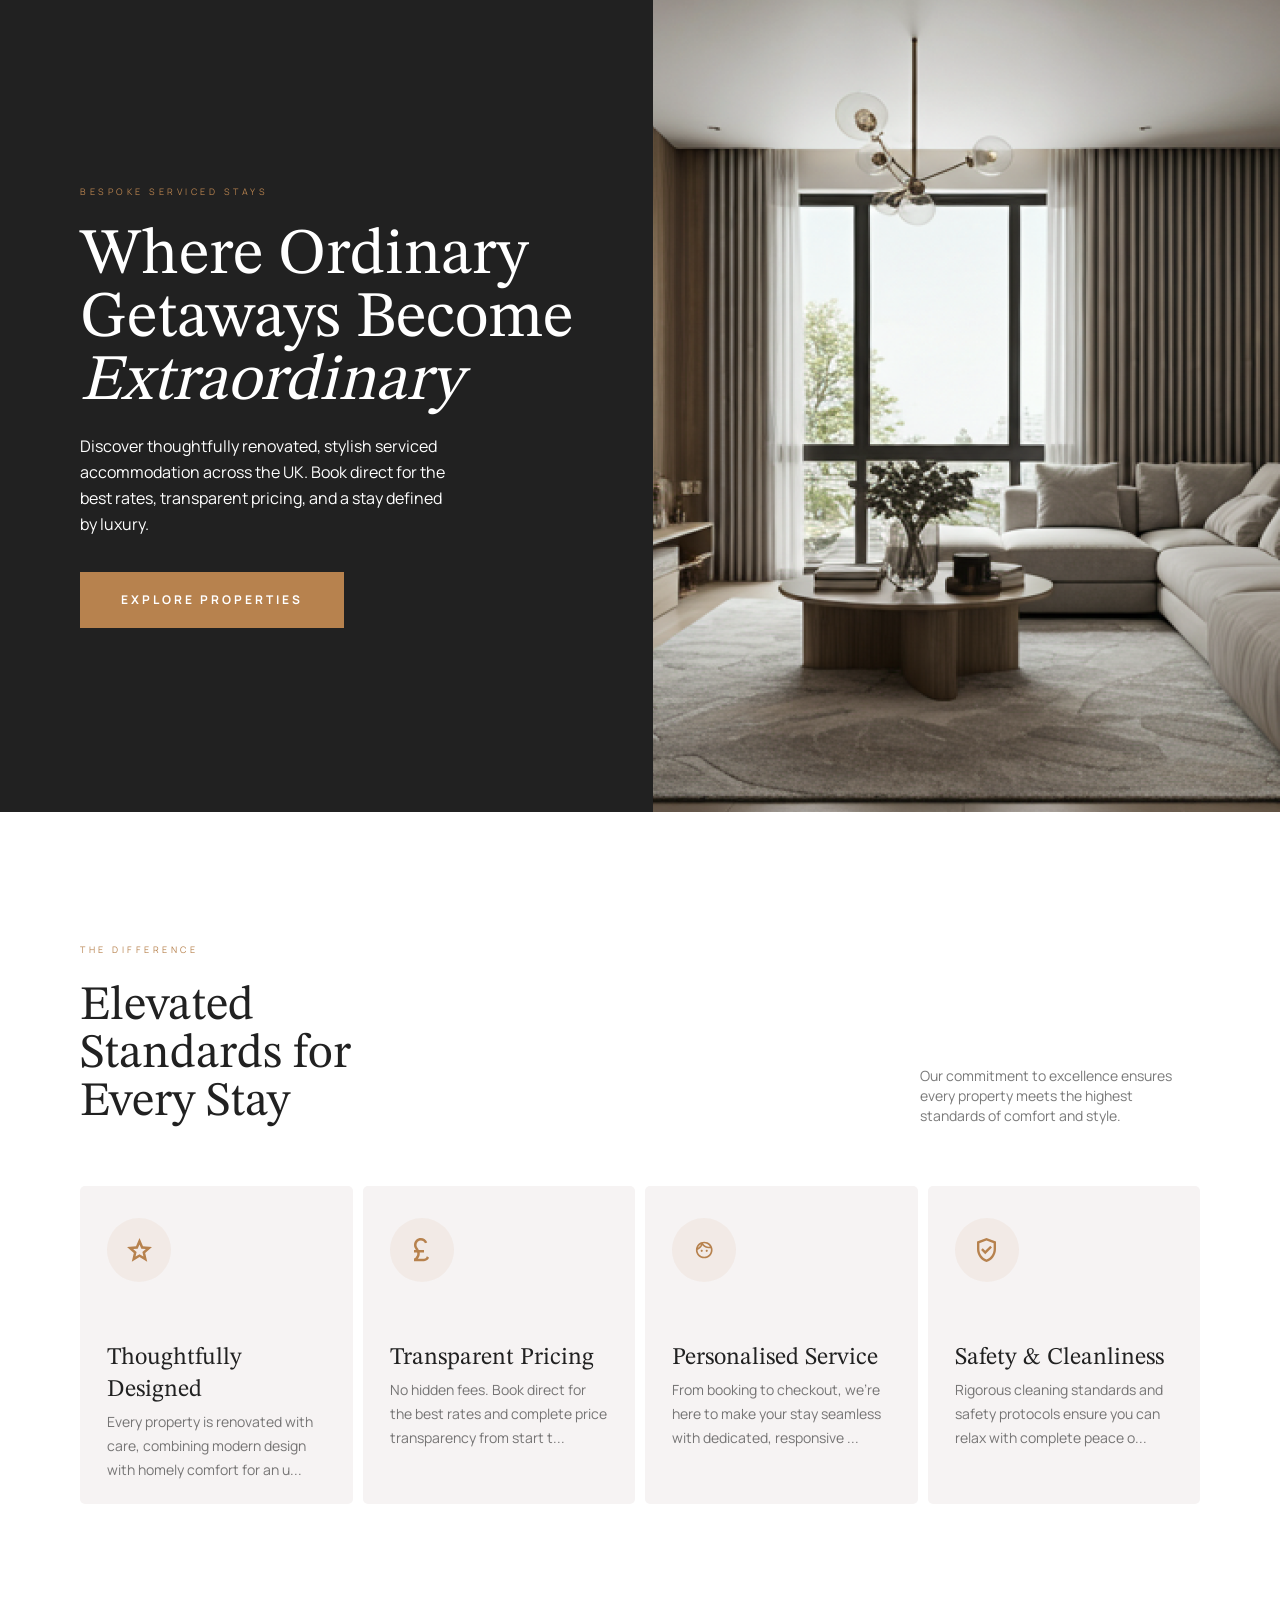
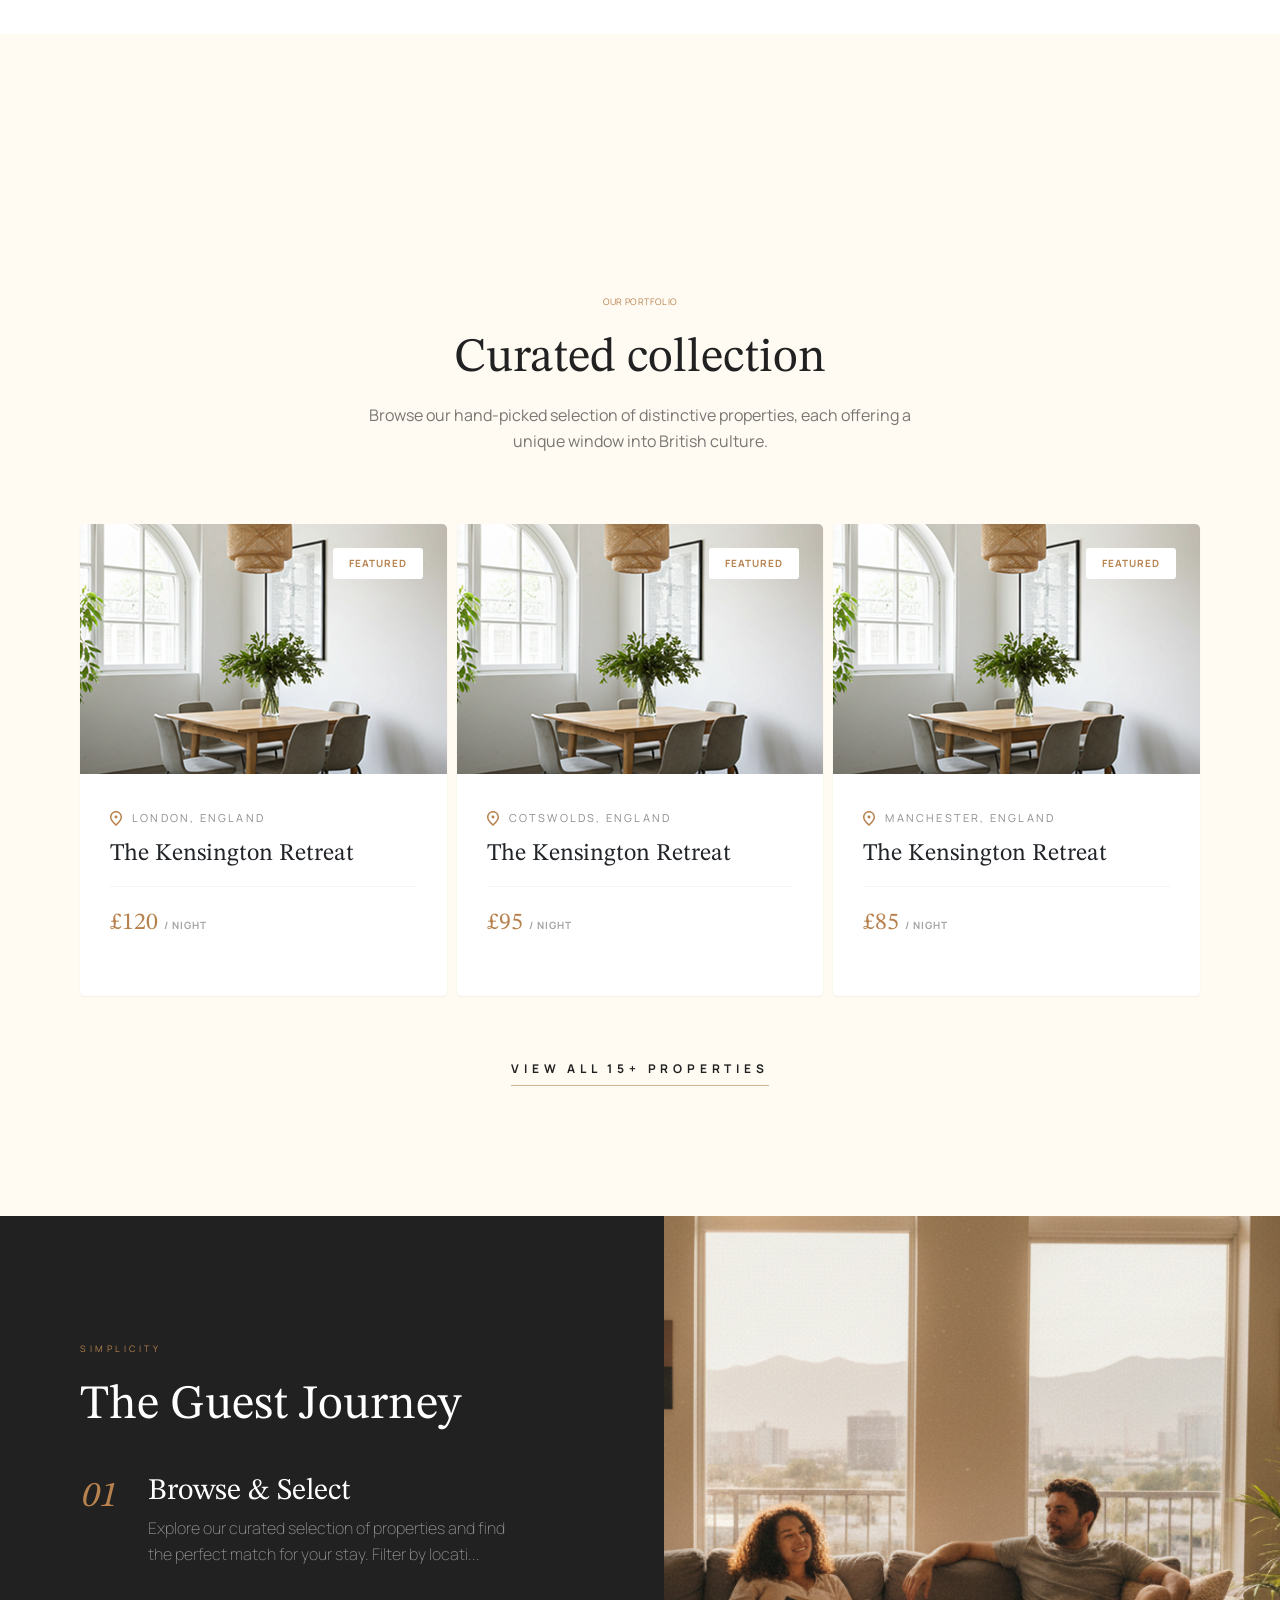
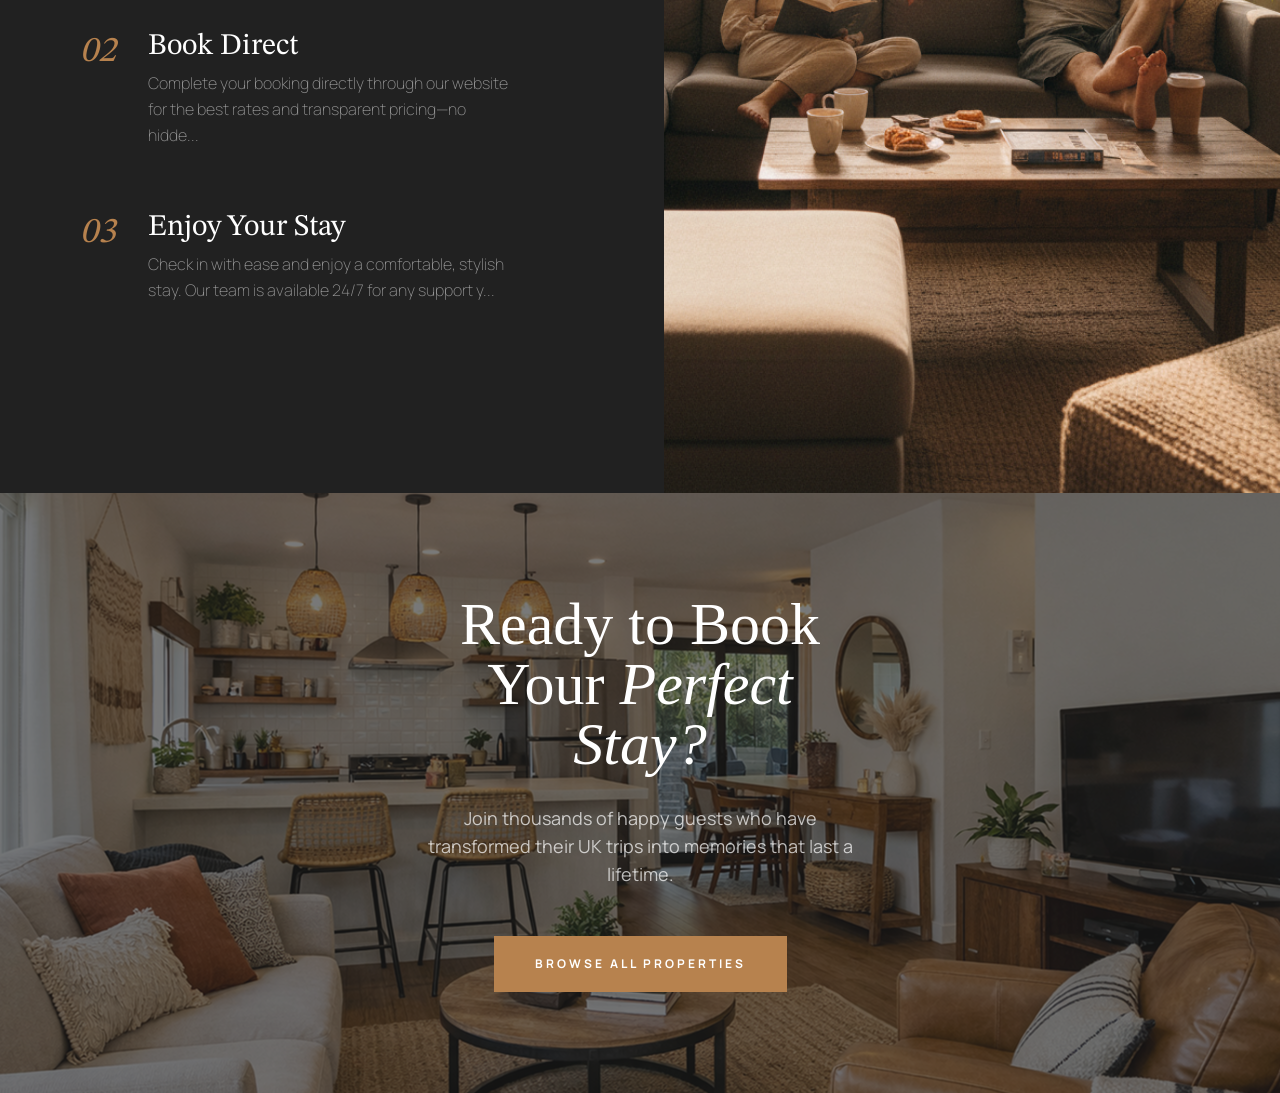
==== commit 21559580: "about section design" ====
--- a/public/index.html
+++ b/public/index.html
@@ -286,6 +286,23 @@
       </div>
   </section>
 
+  <!-- testimonial-section -->
+  <!-- <section class="testimonial-section dpt-130 dpb-130">
+    <div class="container">
+      <div class="d-flex flex-column align-items-center justify-content-between mx-auto text-center dmb-45">
+        <div class="manrope-reg font9 leading16 space0_35 text-B7824E text-uppercase mb-4">Testimonials</div>
+        <div class="stix-wox-reg font48 leading48 text-212121 dmb-20">Guest Stories</div>
+      </div>
+      <div class="testimonial-slider">
+        <div class="testimonial-card bg-white">
+         <div>
+
+         </div>
+        </div>
+      </div>
+    </div>
+  </section> -->
+
   <!-- banner-section -->
   <section class="banner-section position-relative">
     <div class="banner-img position-relative">
@@ -293,16 +310,19 @@
       <div class="position-absolute top-0 start-0 w-100 h-100 bg-212121 opacity60"></div>
     </div>
     <div class="container">
-     <div class="d-flex flex-column align-items-center justify-content-center position-absolute top-left-center text-center">
-       <div class="play-reg font60 leading60 text-white dmb-30 col-lg-8">Ready to Book Your <span class="fst-italic">Perfect
-          Stay?</span></div>
-      <div class="manrope-reg font18 leading28 text-white opacity70 col-lg-8 mb-5">Join thousands of happy guests who have
-        transformed their UK trips into memories that last a lifetime.</div>
-      <a class="btnA bg-B7824E-btn manrope-bold font12 leading16 space3 text-uppercase d-inline-flex justify-content-center align-items-center text-decoration-none transition"
-        href="#">
-        Browse All Properties
-      </a>
-     </div>
+      <div
+        class="d-flex flex-column align-items-center justify-content-center position-absolute top-left-center text-center">
+        <div class="play-reg font60 leading60 text-white dmb-30 col-lg-8">Ready to Book Your <span
+            class="fst-italic">Perfect
+            Stay?</span></div>
+        <div class="manrope-reg font18 leading28 text-white opacity70 col-lg-8 mb-5">Join thousands of happy guests who
+          have
+          transformed their UK trips into memories that last a lifetime.</div>
+        <a class="btnA bg-B7824E-btn manrope-bold font12 leading16 space3 text-uppercase d-inline-flex justify-content-center align-items-center text-decoration-none transition"
+          href="#">
+          Browse All Properties
+        </a>
+      </div>
     </div>
   </section>
 
--- a/public/assets/css/main.css
+++ b/public/assets/css/main.css
@@ -17589,6 +17589,15 @@
   padding-right: 24px;
 }
 
+.row40 {
+  margin-left: -40px;
+  margin-right: -40px;
+}
+.row40 > * {
+  padding-left: 40px;
+  padding-right: 40px;
+}
+
 .truncate {
   overflow: hidden;
   text-overflow: ellipsis;
@@ -17694,6 +17703,10 @@
   background-color: #F6F3F3;
 }
 
+.bg-212121-05 {
+  background-color: rgba(33, 33, 33, 0.05);
+}
+
 .text-B7824E {
   color: #B7824E;
 }
@@ -18008,10 +18021,13 @@
 }
 
 .btnA {
-  height: 48px;
+  height: 56px;
   padding-left: 40px;
   padding-right: 40px;
   transition: all 0.3s ease-in-out;
+}
+.btnA.btnB {
+  height: 64px;
 }
 .btnA.bg-B7824E-btn {
   background-color: #B7824E;
@@ -18023,6 +18039,16 @@
   color: #B7824E;
   border: 1px solid #B7824E;
 }
+.btnA.border-white-btn {
+  background-color: #B7824E;
+  border: 1px solid #fff;
+  color: #fff;
+}
+.btnA.border-white-btn:hover {
+  background-color: #fff;
+  color: #B7824E;
+  border: 1px solid #B7824E;
+}
 .btnA.bg-FFFAF2-btn {
   background-color: #FFFAF2;
   border: 1px solid #FFFAF2;
@@ -18034,6 +18060,21 @@
   color: #B7824E;
 }
 
+.input {
+  border-bottom: 1px solid rgba(255, 255, 255, 0.1) !important;
+}
+.input::placeholder {
+  color: rgba(255, 255, 255, 0.4) !important;
+}
+
+.textarea {
+  border-bottom: 1px solid rgba(255, 255, 255, 0.1) !important;
+  height: 91px;
+}
+.textarea::placeholder {
+  color: rgba(255, 255, 255, 0.4) !important;
+}
+
 .card-hover .img {
   transform: scale(1);
   transition: 0.3s all ease-in-out;
@@ -18056,6 +18097,7 @@
 }
 
 .collection-cards .collection-card {
+  box-shadow: 0px 1px 2px 0px rgba(0, 0, 0, 0.0509803922);
   height: 472px;
 }
 .collection-cards .collection-card .card-img {
@@ -18071,6 +18113,10 @@
   height: 15px;
 }
 
+.value-cards .value-card .card-icon {
+  height: 27px;
+}
+
 header .header-logo {
   height: 40px;
 }
@@ -18082,6 +18128,9 @@
 }
 header .header-menu ul li:first-child {
   margin-left: 0px !important;
+}
+header .header-menu .header-btn {
+  height: 45px !important;
 }
 header.dark-header .header-logo .white-logo {
   display: none;
@@ -18155,4 +18204,45 @@
   height: 600px;
 }
 
+.left-right-section .left-side-img {
+  height: 750px;
+}
+
+.value-card-section .value-card-wrapper {
+  gap: 32px 0px;
+}
+
+.banner-btns-section .banner-img {
+  height: 402px;
+}
+
+.contact-section .contact-form {
+  background-color: rgba(255, 255, 255, 0.05);
+  box-shadow: 0px 1px 2px rgba(255, 255, 255, 0.05);
+}
+.contact-section .contact-icon {
+  width: 40px;
+  height: 40px;
+  border: 1px solid rgba(183, 130, 78, 0.2);
+}
+.contact-section .contact-icon img {
+  height: 28px;
+}
+.contact-section .contact-border {
+  border-top: 1px solid rgba(255, 255, 255, 0.05);
+}
+
+.privacy-section .privacy-content-data:last-child {
+  margin-bottom: 0px !important;
+}
+.privacy-section .privacy-content-data .privacy-title {
+  border-bottom: 1px solid rgba(33, 33, 33, 0.05);
+}
+.privacy-section .privacy-content-data .privacy-content {
+  border-left: 2px solid #B7824E;
+}
+.privacy-section .privacy-content-data .privacy-icon {
+  height: 16px;
+}
+
 /*# sourceMappingURL=main.css.map */
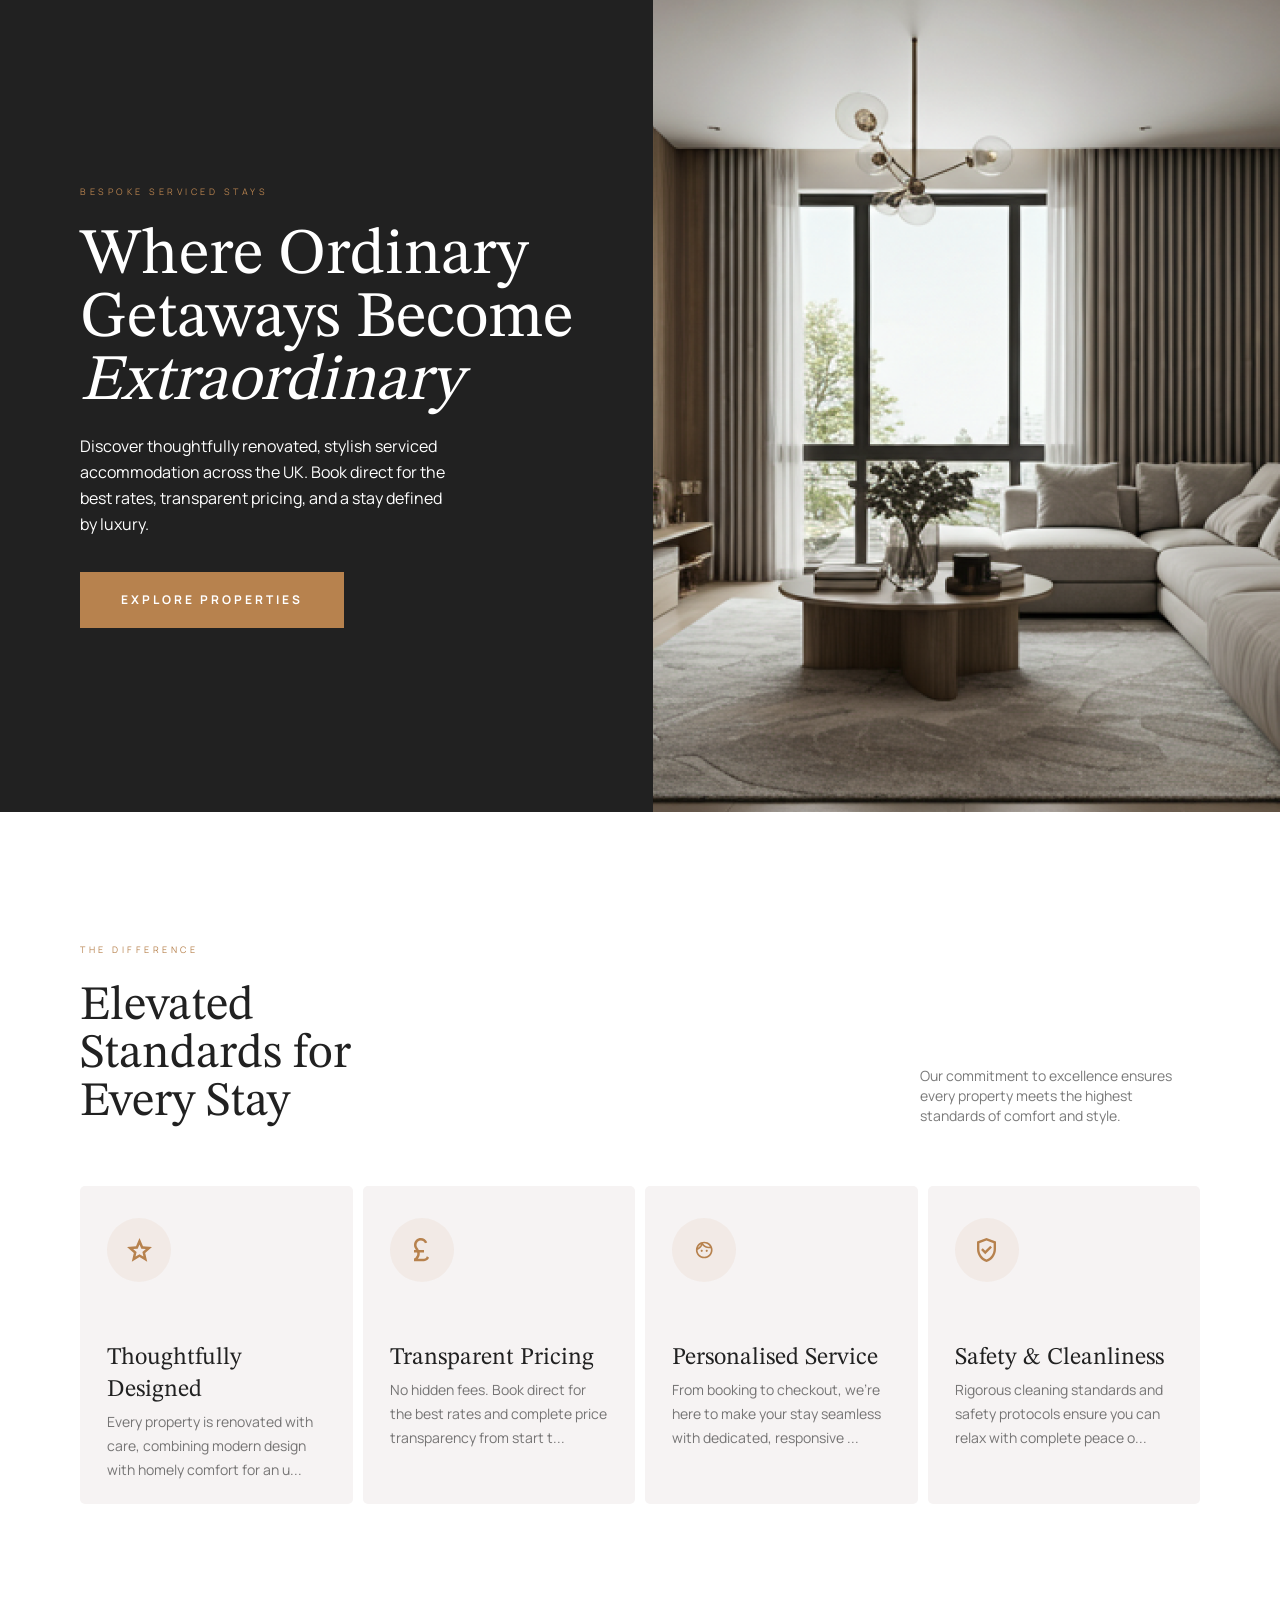
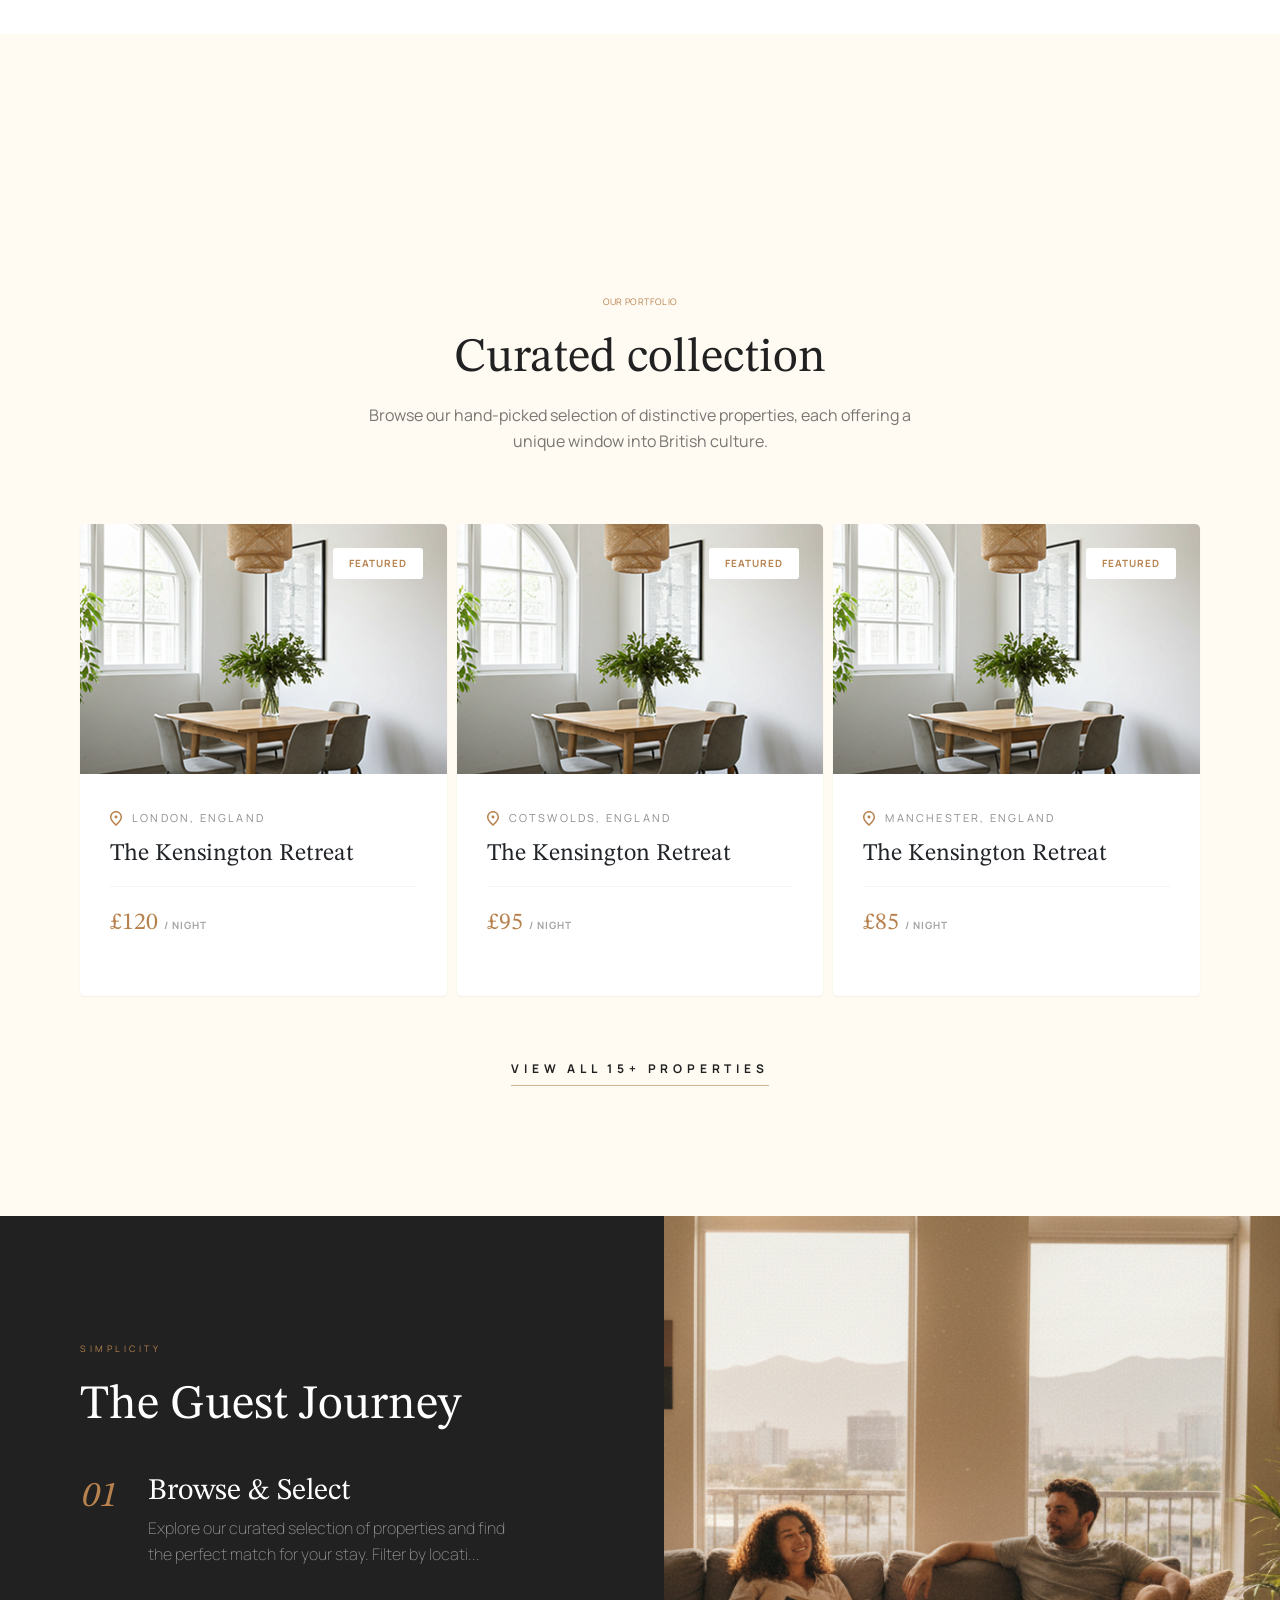
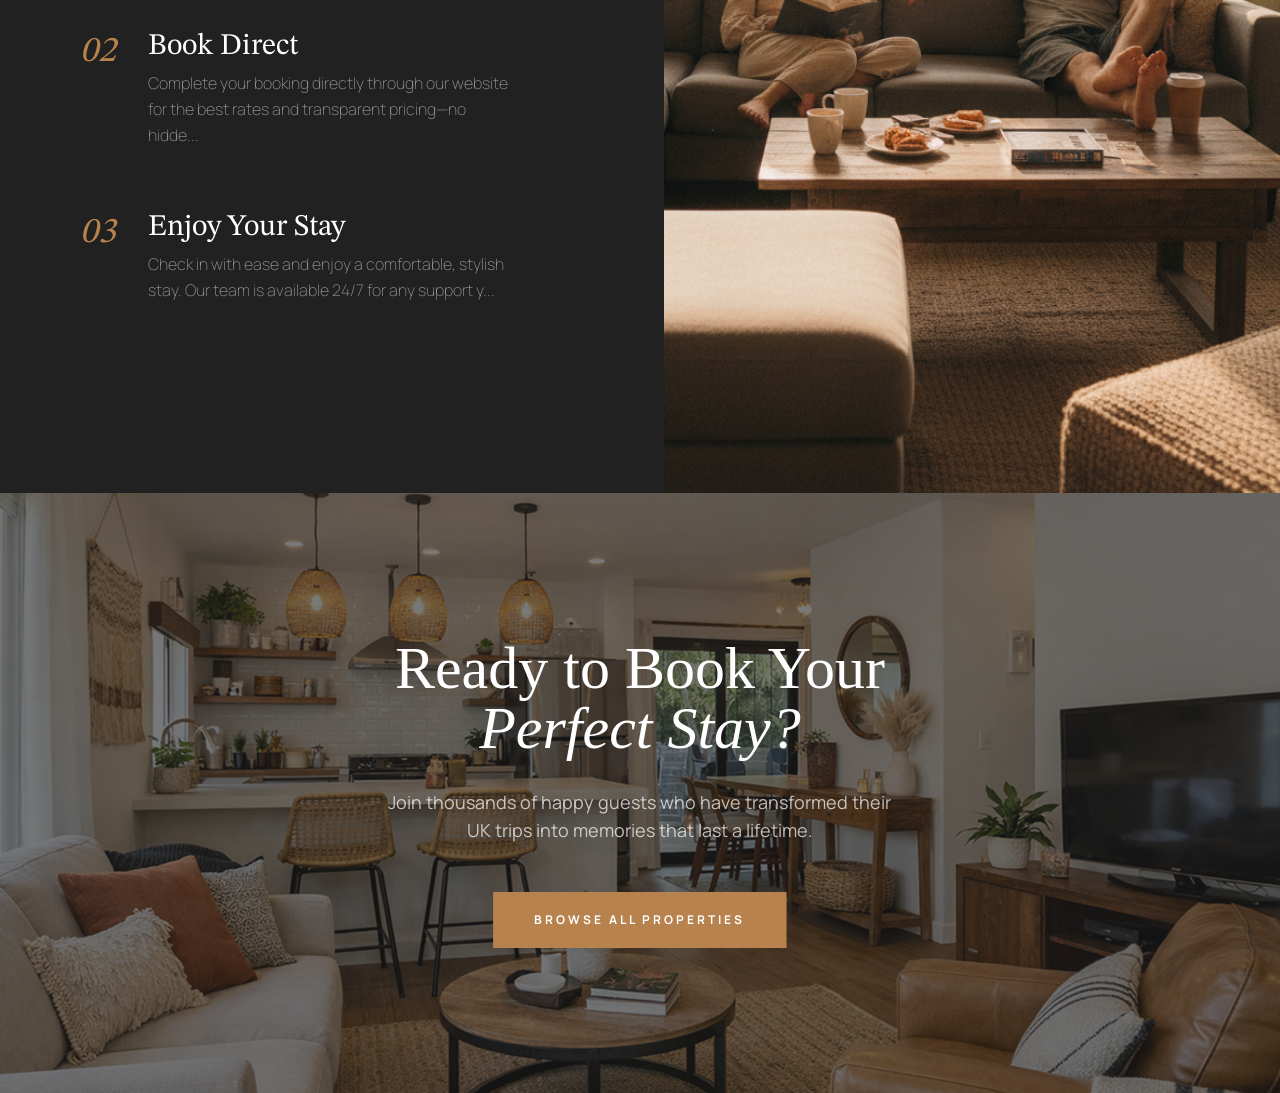
==== commit b541fc14: "responsive completed" ====
--- a/public/index.html
+++ b/public/index.html
@@ -14,24 +14,28 @@
 </head>
 
 <body class="bg-FFFAF2">
+
+ 
+
+
   <!-- hero-section -->
   <section class="hero-section bg-212121">
-    <div class="container pe-lg-0">
-      <div class="row align-items-center">
-        <div class="col-lg-5">
-          <div class="manrope-reg font9 leading17 space3_5 text-uppercase text-B7824E mb-4">
+    <div class="container pe-lg-0 px-p-0">
+      <div class="row align-items-center flex-lg-row flex-column-reverse">
+        <div class="col-lg-5 px-p-p">
+          <div class="manrope-reg font9 leading17 space3_5 text-uppercase text-B7824E mb-4 tpt-50">
             Bespoke Serviced Stays
           </div>
-          <div class="stix-wox-reg font65 font65 leading63 text-white dmb-20">
+          <div class="stix-wox-reg font65 leading63 text-white dmb-20 tmb-15 res-font35 res-leading36">
             Where Ordinary Getaways Become
             <span class="fst-italic">Extraordinary</span>
           </div>
-          <div class="manrope-reg font16 leading26 text-white dmb-35 col-lg-9">
+          <div class="manrope-reg font16 leading26 text-white dmb-35 tmb-30 col-lg-9 res-font14 res-leading20">
             Discover thoughtfully renovated, stylish serviced accommodation
             across the UK. Book direct for the best rates, transparent
             pricing, and a stay defined by luxury.
           </div>
-          <a class="btnA bg-B7824E-btn manrope-bold font12 leading16 space3 text-uppercase d-inline-flex justify-content-center align-items-center text-decoration-none transition"
+          <a class="btnA bg-B7824E-btn manrope-bold font12 leading16 space3 text-uppercase d-inline-flex justify-content-center align-items-center text-decoration-none transition tmb-55" 
             href="#">
             Explore Properties
           </a>
@@ -46,21 +50,21 @@
   </section>
 
   <!-- diffrence-card-section -->
-  <section class="diffrence-card-section bg-white dpt-130 dpb-130">
+  <section class="diffrence-card-section bg-white dpt-130 dpb-130 tpt-75 tpb-60">
     <div class="container">
       <div class="manrope-reg font9 leading17 space3_5 text-uppercase text-B7824E mb-4">
         The Difference
       </div>
-      <div class="d-lg-flex align-items-end justify-content-between dmb-60">
-        <div class="stix-wox-reg font48 leading48 text-212121 col-lg-4">
+      <div class="d-lg-flex align-items-end justify-content-between dmb-60 tmb-45">
+        <div class="stix-wox-reg font48 leading48 text-212121 col-lg-4 res-font36 res-leading40 pe-lg-0 pe-3 tpb-15">
           Elevated Standards for Every Stay
         </div>
-        <div class="manrope-reg font14 leading20 text-212121 opacity60 col-lg-3 pe-lg-2">
+        <div class="manrope-reg font14 leading20 text-212121 opacity60 col-lg-3 pe-lg-2 col-11">
           Our commitment to excellence ensures every property meets the
           highest standards of comfort and style.
         </div>
       </div>
-      <div class="row row5">
+      <div class="row row5 row-gap-lg-0 row-gap-3">
         <div class="col-lg-3 diffrence-cards">
           <div class="diffrence-card bg-F6F3F3 radius5 overflow-hidden">
             <div class="diff-circle rounded-pill d-flex align-items-center justify-content-center dmb-60">
@@ -120,18 +124,18 @@
       </div>
     </div>
   </section>
-  <div class="spacing dmb-130"></div>
+  <div class="spacing dmb-130 tmb-0"></div>
 
   <!-- portfolio-collection-section -->
-  <section class="portfolio-collection-section dpt-130 dpb-130">
+  <section class="portfolio-collection-section dpt-130 dpb-130 tpt-100 tpb-105">
     <div class="container">
-      <div class="d-flex flex-column align-items-center justify-content-between mx-auto text-center dmb-70">
+      <div class="d-flex flex-column align-items-center justify-content-between mx-auto text-center dmb-70 tmb-45">
         <div class="manrope-reg font9 leading16 space0_35 text-B7824E text-uppercase mb-4">Our Portfolio</div>
-        <div class="stix-wox-reg font48 leading48 text-212121 dmb-20">Curated collection</div>
-        <div class="manrope-reg font16 leading26 text-212121 opacity60 col-lg-6">Browse our hand-picked selection of
+        <div class="stix-wox-reg font48 leading48 text-212121 dmb-20 tmb-15 res-font36 res-leading36">Curated collection</div>
+        <div class="manrope-reg font16 leading26 text-212121 opacity60 col-lg-6 res-font14 res-leading20">Browse our hand-picked selection of
           distinctive properties, each offering a unique window into British culture.</div>
       </div>
-      <div class="row row5">
+      <div class="row row5 collection-card-wrapper">
         <div class="col-lg-4 collection-cards">
           <div class="collection-card radius5 overflow-hidden bg-white">
             <div class="position-relative">
@@ -153,8 +157,8 @@
                 <div class="manrope-reg font11 leading17 space2_2 text-212121 opacity-50 text-uppercase">London, England
                 </div>
               </div>
-              <div class="stix-wox-reg font24 leading32 mb-3">The Kensington Retreat</div>
-              <div class="stix-wox-reg font24 leading32 text-B7824E dpt-20 dpb-25 border-top border-212121-05">
+              <div class="stix-wox-reg font24 leading32 mb-3 tmb-20">The Kensington Retreat</div>
+              <div class="stix-wox-reg font24 leading32 text-B7824E dpt-20 dpb-25 border-top border-212121-05 tpt-15 tpb-0">
                 £120 <span class="manrope-bold font10 leading15 space1 text-212121 opacity40 text-uppercase">/
                   night</span>
               </div>
@@ -183,8 +187,8 @@
                   England
                 </div>
               </div>
-              <div class="stix-wox-reg font24 leading32 mb-3">The Kensington Retreat</div>
-              <div class="stix-wox-reg font24 leading32 text-B7824E dpt-20 dpb-25 border-top border-212121-05">
+              <div class="stix-wox-reg font24 leading32 mb-3 tmb-20">The Kensington Retreat</div>
+              <div class="stix-wox-reg font24 leading32 text-B7824E dpt-20 dpb-25 border-top border-212121-05 tpt-15 tpb-0">
                 £95 <span class="manrope-bold font10 leading15 space1 text-212121 opacity40 text-uppercase">/
                   night</span>
               </div>
@@ -213,8 +217,8 @@
                   England
                 </div>
               </div>
-              <div class="stix-wox-reg font24 leading32 mb-3">The Kensington Retreat</div>
-              <div class="stix-wox-reg font24 leading32 text-B7824E dpt-20 dpb-25 border-top border-212121-05">
+              <div class="stix-wox-reg font24 leading32 mb-3 tmb-20">The Kensington Retreat</div>
+              <div class="stix-wox-reg font24 leading32 text-B7824E dpt-20 dpb-25 border-top border-212121-05 tpt-15 tpb-0">
                 £85 <span class="manrope-bold font10 leading15 space1 text-212121 opacity40 text-uppercase">/
                   night</span>
               </div>
@@ -222,7 +226,7 @@
           </div>
         </div>
       </div>
-      <div class="d-flex justify-content-center dmt-65">
+      <div class="d-flex justify-content-center dmt-65 tmt-50">
         <a href="#"
           class="view-all-btn manrope-bold font12 leading16 space4_8 text-212121 text-uppercase border-B7824E-60 text-decoration-none pb-2">View
           All 15+ Properties</a>
@@ -232,46 +236,46 @@
 
   <!-- guest-journy-section -->
   <section class="guest-journy-section bg-212121">
-    <div class="container pe-lg-0">
-      <div class="row align-items-center">
-        <div class="col-lg-5">
-          <div class="manrope-reg font9 leading17 space3_5 text-uppercase text-B7824E mb-4">
+    <div class="container pe-lg-0 px-p-0">
+      <div class="row align-items-center flex-lg-row flex-column-reverse">
+        <div class="col-lg-5 px-p-p">
+          <div class="manrope-reg font9 leading17 space3_5 text-uppercase text-B7824E mb-4 tpt-40">
             Simplicity
           </div>
-          <div class="stix-wox-reg font48 leading48 text-white dmb-24">
+          <div class="stix-wox-reg font48 leading48 text-white dmb-24 res-font36 res-leading36">
             The Guest Journey
           </div>
-          <div class="jouney-content-wrapper pt-5">
-            <div class="jouney-content d-flex align-items-start dmb-65">
-              <div class="stix-wox-reg fst-italic font36 leading40 text-B7824E">
+          <div class="jouney-content-wrapper pt-5 tpt-40 tpb-15">
+            <div class="jouney-content d-flex align-items-start dmb-65 tmb-45">
+              <div class="stix-wox-reg fst-italic font36 leading40 text-B7824E res-font28 res-leading28">
                 01
               </div>
               <div>
-                <div class="stix-wox-reg font30 leading28 text-white dmb-10">Browse & Select</div>
-                <div class="manrope-light font16 leading26 text-white opacity-50 col-lg-10 truncate"
+                <div class="stix-wox-reg font30 leading28 text-white dmb-10 res-font24 res-leading28">Browse & Select</div>
+                <div class="manrope-light font16 leading26 text-white opacity-50 col-lg-10 truncate res-font14 res-leading20"
                   data-max-length="120">Explore our curated
                   selection of properties and find the perfect match for your stay. Filter by location, dates, and
                   amenities.</div>
               </div>
             </div>
-            <div class="jouney-content d-flex align-items-start dmb-65">
-              <div class="stix-wox-reg fst-italic font36 leading40 text-B7824E">
+            <div class="jouney-content d-flex align-items-start dmb-65 tmb-45">
+              <div class="stix-wox-reg fst-italic font36 leading40 text-B7824E res-font28 res-leading28">
                 02
               </div>
               <div>
-                <div class="stix-wox-reg font30 leading28 text-white dmb-10">Book Direct</div>
-                <div class="manrope-light font16 leading26 text-white opacity-50 col-lg-10 truncate"
+                <div class="stix-wox-reg font30 leading28 text-white dmb-10 res-font24 res-leading28">Book Direct</div>
+                <div class="manrope-light font16 leading26 text-white opacity-50 col-lg-10 truncate res-font14 res-leading20"
                   data-max-length="120">Complete your booking directly through our website for the best rates and
                   transparent pricing—no hidden fees or surprises.</div>
               </div>
             </div>
-            <div class="jouney-content d-flex align-items-start dmb-65">
-              <div class="stix-wox-reg fst-italic font36 leading40 text-B7824E">
+            <div class="jouney-content d-flex align-items-start dmb-65 tmb-45">
+              <div class="stix-wox-reg fst-italic font36 leading40 text-B7824E res-font28 res-leading28">
                 03
               </div>
               <div>
-                <div class="stix-wox-reg font30 leading28 text-white dmb-10">Enjoy Your Stay</div>
-                <div class="manrope-light font16 leading26 text-white opacity-50 col-lg-10 truncate"
+                <div class="stix-wox-reg font30 leading28 text-white dmb-10 res-font24 res-leading28">Enjoy Your Stay</div>
+                <div class="manrope-light font16 leading26 text-white opacity-50 col-lg-10 truncate res-font14 res-leading20"
                   data-max-length="120">Check in with ease and enjoy a comfortable, stylish stay. Our team is available
                   24/7 for any support you need.</div>
               </div>
@@ -311,11 +315,11 @@
     </div>
     <div class="container">
       <div
-        class="d-flex flex-column align-items-center justify-content-center position-absolute top-left-center text-center">
-        <div class="play-reg font60 leading60 text-white dmb-30 col-lg-8">Ready to Book Your <span
+        class="d-flex flex-column align-items-center justify-content-center position-absolute top-left-center text-center col-lg-8 col-10">
+        <div class="play-reg font60 leading60 text-white dmb-30 tmb-15 col-lg-8 res-font36 res-leading36">Ready to Book Your <span
             class="fst-italic">Perfect
             Stay?</span></div>
-        <div class="manrope-reg font18 leading28 text-white opacity70 col-lg-8 mb-5">Join thousands of happy guests who
+        <div class="manrope-reg font18 leading28 text-white opacity70 col-lg-8 mb-lg-5 tmb-25 res-font16 res-leading20 px-lg-4">Join thousands of happy guests who
           have
           transformed their UK trips into memories that last a lifetime.</div>
         <a class="btnA bg-B7824E-btn manrope-bold font12 leading16 space3 text-uppercase d-inline-flex justify-content-center align-items-center text-decoration-none transition"
--- a/public/assets/css/main.css
+++ b/public/assets/css/main.css
@@ -17509,8 +17509,20 @@
 }
 @media (max-width: 991.98px) {
   .container {
-    padding-left: 22px;
-    padding-right: 22px;
+    padding-left: 15px;
+    padding-right: 15px;
+  }
+}
+
+.container2 {
+  max-width: 1440px;
+  padding-left: 112px;
+  padding-right: 112px;
+}
+@media (max-width: 991.98px) {
+  .container2 {
+    padding-left: 15px;
+    padding-right: 15px;
   }
 }
 
@@ -17587,6 +17599,15 @@
 .row24 > * {
   padding-left: 24px;
   padding-right: 24px;
+}
+
+.row32 {
+  margin-left: -32px;
+  margin-right: -32px;
+}
+.row32 > * {
+  padding-left: 32px;
+  padding-right: 32px;
 }
 
 .row40 {
@@ -17615,8 +17636,8 @@
     padding-left: 0 !important;
   }
   .px-p-p {
-    padding-left: 25px !important;
-    padding-right: 25px !important;
+    padding-left: 16px !important;
+    padding-right: 16px !important;
   }
   .mx-m-0 {
     margin-left: 0 !important;
@@ -17763,6 +17784,10 @@
   font-size: 14px;
 }
 
+.font15 {
+  font-size: 15px;
+}
+
 .font16 {
   font-size: 16px;
 }
@@ -17931,6 +17956,10 @@
   letter-spacing: 3px;
 }
 
+.space3_3 {
+  letter-spacing: 3.3px;
+}
+
 .space3_5 {
   letter-spacing: 3.5px;
 }
@@ -18003,6 +18032,22 @@
   border-radius: 5px;
 }
 
+.radius10 {
+  border-radius: 10px;
+}
+
+.radius12 {
+  border-radius: 12px;
+}
+
+.radius24 {
+  border-radius: 24px;
+}
+
+.border-212121 {
+  border-color: #212121 !important;
+}
+
 .border-212121-05 {
   border-color: rgba(33, 33, 33, 0.05) !important;
 }
@@ -18011,6 +18056,228 @@
   border-color: rgba(183, 130, 78, 0.6) !important;
 }
 
+.border-FFFFFF-40 {
+  border-color: rgba(255, 255, 255, 0.4) !important;
+}
+
+@media (max-width: 991.98px) {
+  .res-font9 {
+    font-size: 9px;
+  }
+  .res-font10 {
+    font-size: 10px;
+  }
+  .res-font11 {
+    font-size: 11px;
+  }
+  .res-font12 {
+    font-size: 12px;
+  }
+  .res-font14 {
+    font-size: 14px;
+  }
+  .res-font15 {
+    font-size: 15px;
+  }
+  .res-font16 {
+    font-size: 16px;
+  }
+  .res-font18 {
+    font-size: 18px;
+  }
+  .res-font20 {
+    font-size: 20px;
+  }
+  .res-font24 {
+    font-size: 24px;
+  }
+  .res-font26 {
+    font-size: 26px;
+  }
+  .res-font27 {
+    font-size: 27px;
+  }
+  .res-font30 {
+    font-size: 30px;
+  }
+  .res-font35 {
+    font-size: 35px;
+  }
+  .res-font36 {
+    font-size: 36px;
+  }
+  .res-font48 {
+    font-size: 48px;
+  }
+  .res-font60 {
+    font-size: 60px;
+  }
+  .res-font65 {
+    font-size: 65px;
+  }
+  .res-font72 {
+    font-size: 72px;
+  }
+  .res-font96 {
+    font-size: 96px;
+  }
+  .res-font100 {
+    font-size: 100px;
+  }
+  .res-leading15 {
+    line-height: 15px;
+  }
+  .res-leading16 {
+    line-height: 16px;
+  }
+  .res-leading17 {
+    line-height: 16px;
+  }
+  .res-leading20 {
+    line-height: 20px;
+  }
+  .res-leading24 {
+    line-height: 24px;
+  }
+  .res-leading25 {
+    line-height: 25px;
+  }
+  .res-leading26 {
+    line-height: 26px;
+  }
+  .res-leading28 {
+    line-height: 28px;
+  }
+  .res-leading30 {
+    line-height: 30px;
+  }
+  .res-leading32 {
+    line-height: 32px;
+  }
+  .res-leading33 {
+    line-height: 33px;
+  }
+  .res-leading36 {
+    line-height: 36px;
+  }
+  .res-leading39 {
+    line-height: 39px;
+  }
+  .res-leading40 {
+    line-height: 40px;
+  }
+  .res-leading48 {
+    line-height: 48px;
+  }
+  .res-leading60 {
+    line-height: 60px;
+  }
+  .res-leading63 {
+    line-height: 63px;
+  }
+  .res-leading96 {
+    line-height: 96px;
+  }
+  .res-leading72 {
+    line-height: 72px;
+  }
+  .res-leading100 {
+    line-height: 100px;
+  }
+  .res-space1_2 {
+    letter-spacing: 1.2px;
+  }
+  .res-space0_35 {
+    letter-spacing: 0.35px;
+  }
+  .res-space0_9 {
+    letter-spacing: 0.9px;
+  }
+  .res-space1 {
+    letter-spacing: 1px;
+  }
+  .res-space1_4 {
+    letter-spacing: 1.4px;
+  }
+  .res-space2 {
+    letter-spacing: 2px;
+  }
+  .res-space2_2 {
+    letter-spacing: 2.2px;
+  }
+  .res-space2_4 {
+    letter-spacing: 2.4px;
+  }
+  .res-space3 {
+    letter-spacing: 3px;
+  }
+  .res-space3_3 {
+    letter-spacing: 3.3px;
+  }
+  .res-space3_5 {
+    letter-spacing: 3.5px;
+  }
+  .res-space3_6 {
+    letter-spacing: 3.6px;
+  }
+  .res-space4 {
+    letter-spacing: 4px;
+  }
+  .res-space4_4 {
+    letter-spacing: 4.4px;
+  }
+  .res-space4_8 {
+    letter-spacing: 4.8px;
+  }
+  .res-space5_5 {
+    letter-spacing: 5.5px;
+  }
+  .res-opacity5 {
+    opacity: 5%;
+  }
+  .res-opacity8 {
+    opacity: 8%;
+  }
+  .res-opacity10 {
+    opacity: 10%;
+  }
+  .res-opacity19 {
+    opacity: 19%;
+  }
+  .res-opacity60 {
+    opacity: 60%;
+  }
+  .res-opacity40 {
+    opacity: 40%;
+  }
+  .res-opacity20 {
+    opacity: 20%;
+  }
+  .res-opacity30 {
+    opacity: 30%;
+  }
+  .res-opacity70 {
+    opacity: 70%;
+  }
+  .res-opacity80 {
+    opacity: 80%;
+  }
+  .res-radius3 {
+    border-radius: 3px;
+  }
+  .res-radius5 {
+    border-radius: 5px;
+  }
+  .res-radius10 {
+    border-radius: 10px;
+  }
+  .res-radius12 {
+    border-radius: 12px;
+  }
+  .res-radius24 {
+    border-radius: 24px;
+  }
+}
 button,
 [type=button],
 [type=reset],
@@ -18036,7 +18303,7 @@
 }
 .btnA.bg-B7824E-btn:hover {
   background-color: #FFFAF2;
-  color: #B7824E;
+  color: #B7824E !important;
   border: 1px solid #B7824E;
 }
 .btnA.border-white-btn {
@@ -18049,6 +18316,26 @@
   color: #B7824E;
   border: 1px solid #B7824E;
 }
+.btnA.border-black-btn {
+  background-color: transparent;
+  border: 1px solid rgba(33, 33, 33, 0.15);
+  color: #212121;
+}
+.btnA.border-black-btn:hover {
+  background-color: #212121;
+  color: #FFFAF2;
+  border: 1px solid #FFFAF2;
+}
+.btnA.bg-212121-btn {
+  background-color: #212121;
+  border: 1px solid #212121;
+  color: #fff;
+}
+.btnA.bg-212121-btn:hover {
+  background-color: #fff;
+  color: #212121;
+  border: 1px solid #212121;
+}
 .btnA.bg-FFFAF2-btn {
   background-color: #FFFAF2;
   border: 1px solid #FFFAF2;
@@ -18075,6 +18362,100 @@
   color: rgba(255, 255, 255, 0.4) !important;
 }
 
+.select2-container--default .select2-selection--single {
+  background-color: transparent !important;
+  border: 1px solid rgba(255, 255, 255, 0.2) !important;
+  border-radius: 8px !important;
+  color: rgba(255, 255, 255, 0.3019607843);
+  border: none !important;
+  position: relative !important;
+  height: 22px !important;
+}
+.select2-container--default .select2-selection--single .select2-selection__rendered {
+  color: rgba(255, 255, 255, 0.3019607843) !important;
+  padding-left: 0 !important;
+  padding-right: 20px !important;
+  font-family: "manrope-medium" !important;
+  font-size: 14px !important;
+  line-height: 22px !important;
+}
+.select2-container--default .select2-selection--single .select2-selection__arrow {
+  width: 12px !important;
+  height: 8px !important;
+  right: 0px !important;
+  top: 50% !important;
+  transform: translateY(-50%);
+  background: url("../../../public/assets/images/icon/down-arrow.svg") no-repeat center;
+  background-size: 12px;
+}
+.select2-container--default .select2-selection--single .select2-selection__arrow b {
+  display: none !important;
+}
+.select2-container--default .select2-dropdown {
+  background: #212429 !important;
+  border: 1px solid rgba(255, 255, 255, 0.08) !important;
+  border-radius: 10px !important;
+  padding: 6px !important;
+  box-shadow: 0 10px 25px rgba(0, 0, 0, 0.35) !important;
+}
+.select2-container--default .select2-results__option--highlighted {
+  background: rgba(255, 255, 255, 0.1);
+}
+.select2-container--default .select2-results__options {
+  max-height: 240px;
+  overflow-y: auto;
+  padding: 4px !important;
+  background: transparent !important;
+}
+.select2-container--default .select2-results__options::-webkit-scrollbar {
+  width: 4px;
+}
+.select2-container--default .select2-results__options::-webkit-scrollbar-thumb {
+  background: rgba(255, 255, 255, 0.15);
+  border-radius: 10px;
+}
+.select2-container--default .select2-results__option {
+  color: #ffffff;
+  font-size: 14px;
+  padding: 10px 12px;
+  border-radius: 6px;
+  background: transparent;
+  transition: all 0.18s ease;
+  font-family: "manrope-medium";
+}
+.select2-container--default .select2-results__option--highlighted[aria-selected] {
+  background: rgba(255, 255, 255, 0.1) !important;
+  color: #fff !important;
+}
+.select2-container--default .select2-results__option[aria-selected=true] {
+  background: rgba(255, 255, 255, 0.16) !important;
+  color: #fff !important;
+}
+
+.join-form .input {
+  padding: 20px 290px;
+  height: 64px;
+  background-color: rgba(247, 246, 245, 0.5);
+  border: 1px solid rgba(33, 33, 33, 0.1) !important;
+}
+.join-form .input::placeholder {
+  color: rgba(33, 33, 33, 0.3) !important;
+}
+
+.enquiry-form .input {
+  border-bottom: 1px solid #111111 !important;
+  height: 45px;
+}
+.enquiry-form .input::placeholder {
+  color: #9CA3AF !important;
+}
+.enquiry-form .textarea {
+  border-bottom: 1px solid #111111 !important;
+}
+.enquiry-form .textarea::placeholder {
+  color: #9CA3AF !important;
+}
+
 .card-hover .img {
   transform: scale(1);
   transition: 0.3s all ease-in-out;
@@ -18086,6 +18467,11 @@
 .diffrence-cards .diffrence-card {
   padding: 32px 27px;
   height: 318px;
+}
+@media (max-width: 991.98px) {
+  .diffrence-cards .diffrence-card {
+    padding: 32px 24px;
+  }
 }
 .diffrence-cards .diffrence-card .diff-circle {
   width: 64px;
@@ -18100,12 +18486,27 @@
   box-shadow: 0px 1px 2px 0px rgba(0, 0, 0, 0.0509803922);
   height: 472px;
 }
+@media (max-width: 991.98px) {
+  .collection-cards .collection-card {
+    height: 423px;
+  }
+}
 .collection-cards .collection-card .card-img {
   height: 250px;
 }
+@media (max-width: 991.98px) {
+  .collection-cards .collection-card .card-img {
+    height: 220px;
+  }
+}
 .collection-cards .collection-card .card-content-wrapper {
   padding: 32px 30px;
 }
+@media (max-width: 991.98px) {
+  .collection-cards .collection-card .card-content-wrapper {
+    padding: 30px 24px 35px 24px;
+  }
+}
 .collection-cards .collection-card .card-content-wrapper .location-icon {
   margin-right: 10px;
 }
@@ -18117,6 +18518,180 @@
   height: 27px;
 }
 
+.service-card {
+  padding: 37px 30px 24px 30px;
+}
+@media (max-width: 991.98px) {
+  .service-card {
+    padding: 35px 16px 35px 16px;
+  }
+}
+.service-card .btnA:hover {
+  background-color: white !important;
+}
+
+.blog-card .blog-img {
+  height: 430px;
+}
+@media (max-width: 991.98px) {
+  .blog-card .blog-img {
+    height: 363px;
+  }
+}
+
+.client-review-slider .client-review-card {
+  padding-left: 40px;
+  padding-right: 40px;
+  height: 232px;
+}
+@media (max-width: 991.98px) {
+  .client-review-slider .client-review-card {
+    height: 288px;
+    padding-left: 24px;
+    padding-right: 24px;
+  }
+}
+.client-review-slider .client-review-card .client-avatar {
+  width: 48px;
+  height: 48px;
+}
+
+.partner-cards-wrapper {
+  row-gap: 30px;
+}
+.partner-cards-wrapper .partner-card {
+  padding-left: 40px;
+  padding-right: 40px;
+  height: 246px;
+  background: rgba(33, 33, 33, 0.08);
+  box-shadow: 0px 1px 2px 0px rgba(0, 0, 0, 0.0509803922);
+}
+@media (max-width: 991.98px) {
+  .partner-cards-wrapper .partner-card {
+    height: 241px;
+    padding-left: 25px;
+    padding-right: 25px;
+  }
+}
+
+.testimonial-slider-section .testimonial-slider .slick-list {
+  margin-left: -24px;
+  margin-right: -24px;
+}
+.testimonial-slider-section .testimonial-slider .slick-list .slick-slide {
+  padding-left: 24px;
+  padding-right: 24px;
+}
+.testimonial-slider-section .slick-arrows {
+  z-index: 5 !important;
+}
+.testimonial-slider-section .slick-arrows .prev-arrow {
+  left: -60px !important;
+}
+.testimonial-slider-section .slick-arrows .next-arrow {
+  right: -60px !important;
+}
+
+.service-section .service-slider .slick-list {
+  margin-left: -15px;
+  margin-right: -15px;
+}
+.service-section .service-slider .slick-list .slick-slide {
+  padding-left: 15px;
+  padding-right: 15px;
+}
+.service-section .slick-arrows {
+  transform: translateY(50%);
+  z-index: 5 !important;
+}
+.service-section .slick-arrows .prev-arrow {
+  filter: invert(1);
+  margin-left: -90px;
+}
+@media (max-width: 991.98px) {
+  .service-section .slick-arrows .prev-arrow {
+    margin-left: 0px;
+    width: 30px;
+  }
+  .service-section .slick-arrows .prev-arrow img {
+    height: 40px;
+  }
+}
+.service-section .slick-arrows .next-arrow {
+  filter: invert(1);
+  margin-right: -90px;
+}
+@media (max-width: 991.98px) {
+  .service-section .slick-arrows .next-arrow {
+    margin-right: 0;
+  }
+  .service-section .slick-arrows .next-arrow img {
+    height: 40px;
+  }
+}
+@media (max-width: 575.98px) {
+  .service-section .slick-arrows {
+    position: static !important;
+    justify-content: center !important;
+  }
+}
+
+.client-review-section .client-review-slider .slick-list {
+  margin-left: -24px;
+  margin-right: -24px;
+}
+@media (max-width: 991.98px) {
+  .client-review-section .client-review-slider .slick-list {
+    margin-left: -8px;
+    margin-right: -8px;
+  }
+}
+.client-review-section .client-review-slider .slick-list .slick-slide {
+  padding-left: 24px;
+  padding-right: 24px;
+}
+@media (max-width: 991.98px) {
+  .client-review-section .client-review-slider .slick-list .slick-slide {
+    padding-left: 8px;
+    padding-right: 8px;
+  }
+}
+@media (max-width: 575.98px) {
+  .client-review-section .client-review-slider .slick-list .slick-active {
+    width: 300px !important;
+  }
+}
+
+.properties-card-slider .slick-list {
+  margin-left: -5px;
+  margin-right: -5px;
+}
+@media (max-width: 991.98px) {
+  .properties-card-slider .slick-list {
+    margin-left: -8px;
+    margin-right: -8px;
+  }
+}
+.properties-card-slider .slick-list .slick-slide {
+  padding-left: 5px;
+  padding-right: 5px;
+}
+@media (max-width: 991.98px) {
+  .properties-card-slider .slick-list .slick-slide {
+    padding-left: 8px;
+    padding-right: 8px;
+  }
+}
+@media (max-width: 575.98px) {
+  .properties-card-slider .slick-list .slick-active {
+    width: 300px !important;
+  }
+}
+
+header {
+  transition: all 0.3s ease-in-out;
+  z-index: 999;
+}
 header .header-logo {
   height: 40px;
 }
@@ -18126,6 +18701,29 @@
 header .header-logo .black-logo {
   display: none;
 }
+header .burger-menu {
+  width: 28px;
+  height: 28px;
+}
+header .burger-menu .menu-icon {
+  width: 100%;
+  height: 21px;
+}
+header .burger-menu .menu-icon .white-icon {
+  display: block;
+}
+header .burger-menu .menu-icon .black-icon {
+  display: none;
+}
+header .burger-menu .close-icon {
+  display: none;
+}
+header .burger-menu.activate .menu-icon {
+  display: none !important;
+}
+header .burger-menu.activate .close-icon {
+  display: block !important;
+}
 header .header-menu ul li:first-child {
   margin-left: 0px !important;
 }
@@ -18137,6 +18735,15 @@
 }
 header.dark-header .header-logo .black-logo {
   display: block;
+}
+header.dark-header .burger-menu .menu-icon .white-icon {
+  display: none;
+}
+header.dark-header .burger-menu .menu-icon .black-icon {
+  display: block;
+}
+header.dark-header .burger-menu .close-icon {
+  display: none;
 }
 header.dark-header .header-menu ul li a {
   color: #212121 !important;
@@ -18150,9 +18757,54 @@
   color: #212121;
   background-color: transparent;
 }
+header.header-fixed-os {
+  transform: translateY(0px);
+}
+header.header-fixed {
+  background-color: #212121;
+}
+header.header-fixed.dark-header .header-logo .white-logo, header.header-active .header-logo .white-logo {
+  display: block;
+}
+header.header-fixed.dark-header .header-logo .black-logo, header.header-active .header-logo .black-logo {
+  display: none;
+}
+header.header-fixed.dark-header .burger-menu .menu-icon .white-icon, header.header-active .burger-menu .menu-icon .white-icon {
+  display: block;
+}
+header.header-fixed.dark-header .burger-menu .menu-icon .black-icon, header.header-active .burger-menu .menu-icon .black-icon {
+  display: none;
+}
+header.header-fixed.dark-header .header-menu ul li a, header.header-active .header-menu ul li a {
+  color: #fff !important;
+}
+header.header-fixed.dark-header .header-menu .btnA, header.header-active .header-menu .btnA {
+  border: 1px solid #fff;
+  background-color: #fff;
+  color: #212121;
+}
+header.header-fixed.dark-header .header-menu .btnA:hover, header.header-active .header-menu .btnA:hover {
+  color: #fff;
+  background-color: transparent;
+}
+header.hidden {
+  transform: translateY(-150px);
+}
+header.header-active {
+  height: 100vh;
+  background-color: #212121;
+}
+header.header-active .header-menu ul {
+  padding-top: 160px;
+}
 
 footer .footer-top .footer-logo {
   height: 84px;
+}
+@media (max-width: 991.98px) {
+  footer .footer-top .footer-logo {
+    height: 50px;
+  }
 }
 footer .footer-top .footer-icon {
   width: 40px;
@@ -18177,32 +18829,51 @@
 
 .hero-section .hero-img {
   height: 812px;
-}
-@media (min-width: 992px) {
+  padding-left: 73px;
+}
+@media (max-width: 991.98px) {
   .hero-section .hero-img {
-    padding-left: 73px;
+    padding-left: 0px;
+    height: 400px;
   }
 }
 
 .portfolio-collection-section .view-all-btn {
   border-bottom: 1.5px solid;
 }
+@media (max-width: 991.98px) {
+  .portfolio-collection-section .collection-card-wrapper {
+    row-gap: 20px;
+  }
+}
 
 .guest-journy-section .journey-img {
+  padding-left: 84px;
   height: 877px;
 }
-@media (min-width: 992px) {
+@media (max-width: 991.98px) {
   .guest-journy-section .journey-img {
-    padding-left: 84px;
+    height: 375px;
+    padding-left: 0px;
   }
 }
 .guest-journy-section .jouney-content-wrapper .jouney-content {
   gap: 32px;
 }
+@media (max-width: 991.98px) {
+  .guest-journy-section .jouney-content-wrapper .jouney-content {
+    gap: 16px;
+  }
+}
 
 .banner-section .banner-img {
   height: 600px;
 }
+@media (max-width: 991.98px) {
+  .banner-section .banner-img {
+    height: 450px;
+  }
+}
 
 .left-right-section .left-side-img {
   height: 750px;
@@ -18214,6 +18885,169 @@
 
 .banner-btns-section .banner-img {
   height: 402px;
+}
+
+.properties-section .properties-filter-wrapper {
+  padding: 9px 16px 9px 33px;
+}
+.properties-section .properties-filter-wrapper .filter-wrapper {
+  border-right: 1px solid rgba(255, 255, 255, 0.1882352941);
+  padding: 16px 28px 16px 0;
+}
+.properties-section .properties-filter-wrapper .guest-wrapper {
+  padding-left: 32px;
+}
+.properties-section .properties-filter-wrapper .location-icon img {
+  height: 11px;
+}
+.properties-section .properties-card-wrapper {
+  row-gap: 62px;
+}
+@media (max-width: 991.98px) {
+  .properties-section .properties-card-wrapper {
+    overflow: visible !important;
+  }
+}
+
+.book-section .book-circle {
+  width: 80px;
+  height: 80px;
+  background: rgba(5, 5, 5, 0.1803921569);
+}
+.book-section .book-circle img {
+  height: 30px;
+}
+
+.product-image-section .product-img-wrapper .left-side-img {
+  height: 703px;
+}
+@media (max-width: 991.98px) {
+  .product-image-section .product-img-wrapper .left-side-img {
+    height: 345px;
+  }
+}
+@media (max-width: 991.98px) {
+  .product-image-section .product-img-wrapper .right-side-wrapper {
+    margin-top: 12px;
+    display: grid;
+    grid-template-columns: 1fr 1fr;
+    column-gap: 10px;
+  }
+}
+.product-image-section .product-img-wrapper .right-side-wrapper .right-side-img {
+  height: 341px;
+}
+@media (max-width: 991.98px) {
+  .product-image-section .product-img-wrapper .right-side-wrapper .right-side-img {
+    height: 147px;
+    margin-bottom: 0;
+  }
+}
+
+.product-details-section .property-details .property-overview .location-icon img {
+  height: 17px;
+}
+.product-details-section .property-details .property-overview .property-feature .feature-icon img {
+  height: 20px;
+}
+@media (max-width: 991.98px) {
+  .product-details-section .property-details .property-overview .property-feature .feature-icon img {
+    height: 18px;
+  }
+}
+@media (max-width: 991.98px) {
+  .product-details-section .property-details .property-key-features .key-features-wrapper {
+    row-gap: 35px;
+  }
+}
+.product-details-section .property-details .property-key-features .key-circle {
+  width: 60px;
+  height: 60px;
+  background: rgba(33, 33, 33, 0.08);
+}
+.product-details-section .property-details .property-key-features .key-circle img {
+  width: 22px;
+  height: 22px;
+}
+.product-details-section .property-details .property-amenities .tickmark-icon img {
+  width: 11px;
+  height: 11px;
+}
+.product-details-section .property-details .property-rules .rule-icon img {
+  width: 20px;
+  height: 20px;
+}
+@media (max-width: 991.98px) {
+  .product-details-section .property-details .property-rules .rules-list {
+    padding-left: 0 !important;
+  }
+}
+.product-details-section .property-details .property-rules .rules-list li {
+  color: rgba(33, 33, 33, 0.6980392157);
+}
+.product-details-section .property-details .property-rules .rules-list li::before {
+  content: "";
+  width: 6px;
+  height: 6px;
+  background-color: #B7824E;
+  position: absolute;
+  top: 8px;
+  left: 0;
+  border-radius: 50%;
+}
+.product-details-section .property-book-card {
+  top: 16px;
+  padding: 33px 33px 48px 33px;
+  box-shadow: 0px 20px 25px -5px rgba(0, 0, 0, 0.1019607843);
+}
+.product-details-section .property-book-card .star-icon img {
+  width: 20px;
+  height: 19px;
+}
+
+.client-review-section .stars-icon img {
+  width: 20px;
+  height: 20px;
+}
+
+.map-section .google-map {
+  height: 520px;
+}
+@media (max-width: 991.98px) {
+  .map-section .google-map {
+    height: 348px;
+  }
+}
+.map-section .google-map iframe {
+  width: 100% !important;
+  height: 100% !important;
+  border: 0;
+  filter: saturate(0.95) contrast(0.95);
+}
+.map-section .google-map iframe #map {
+  width: 100% !important;
+  height: 100% !important;
+}
+.map-section .google-map .google-location {
+  box-shadow: 0px 25px 50px -12px rgba(0, 0, 0, 0.2509803922);
+}
+.map-section .google-map .google-location .location-icon {
+  width: 40px;
+  height: 40px;
+}
+@media (max-width: 991.98px) {
+  .map-section .google-map .google-location .location-icon {
+    width: 30px;
+    height: 30px;
+  }
+}
+.map-section .google-map .google-location .location-icon img {
+  height: 20px;
+}
+@media (max-width: 991.98px) {
+  .map-section .google-map .google-location .location-icon img {
+    height: 15px;
+  }
 }
 
 .contact-section .contact-form {
@@ -18232,6 +19066,11 @@
   border-top: 1px solid rgba(255, 255, 255, 0.05);
 }
 
+@media (max-width: 991.98px) {
+  .privacy-section ul {
+    overflow: auto;
+  }
+}
 .privacy-section .privacy-content-data:last-child {
   margin-bottom: 0px !important;
 }
@@ -18245,4 +19084,78 @@
   height: 16px;
 }
 
+body {
+  background-color: #FFFAF2;
+}
+
+.testimonial-section .circle-bg {
+  background-color: rgba(183, 130, 78, 0.3);
+  padding: 10px 10px;
+  border: 1px solid #B7824E;
+}
+
+.image-testimonial-section {
+  height: 700px;
+}
+@media (max-width: 991.98px) {
+  .image-testimonial-section {
+    height: 490px;
+  }
+}
+.image-testimonial-section .bg-layer {
+  background-color: rgba(33, 33, 33, 0.8);
+  backdrop-filter: blur(2px);
+  top: 0;
+  left: 0;
+}
+.image-testimonial-section .text-bg {
+  border: 1px solid rgba(255, 255, 255, 0.3);
+  padding: 18px 20px;
+}
+
+.testimonial-slider-section .round-bg {
+  background-color: rgba(183, 130, 78, 0.3);
+  padding: 13px 16px;
+  border: 1px solid rgba(183, 130, 78, 0.3);
+}
+
+.accordion-section .faq-border {
+  border-bottom: 1px solid rgba(33, 33, 33, 0.3);
+}
+.accordion-section .faq-border .faq-icon {
+  height: 36px;
+}
+.accordion-section .accordion-item {
+  border-bottom: 1px solid rgba(33, 33, 33, 0.1);
+}
+.accordion-section .accordion-item:last-child {
+  border-bottom: 0px !important;
+}
+.accordion-section .closet-content {
+  display: none;
+}
+
+.blog-left-right-section .blog-left-right-card {
+  box-shadow: 0px 8px 10px -6px rgba(33, 33, 33, 0.05), 0px 20px 25px -5px rgba(33, 33, 33, 0.05);
+}
+.blog-left-right-section .left-blog-img {
+  height: 640px;
+}
+@media (max-width: 991.98px) {
+  .blog-left-right-section .left-blog-img {
+    height: 298px;
+  }
+}
+.blog-left-right-section .blog-icon {
+  height: 28px;
+}
+
+.enquiry-form .enqury-border {
+  border-bottom: 1px solid #F3F4F6;
+}
+
+.service-include-section .service-icon {
+  height: 44px;
+}
+
 /*# sourceMappingURL=main.css.map */
